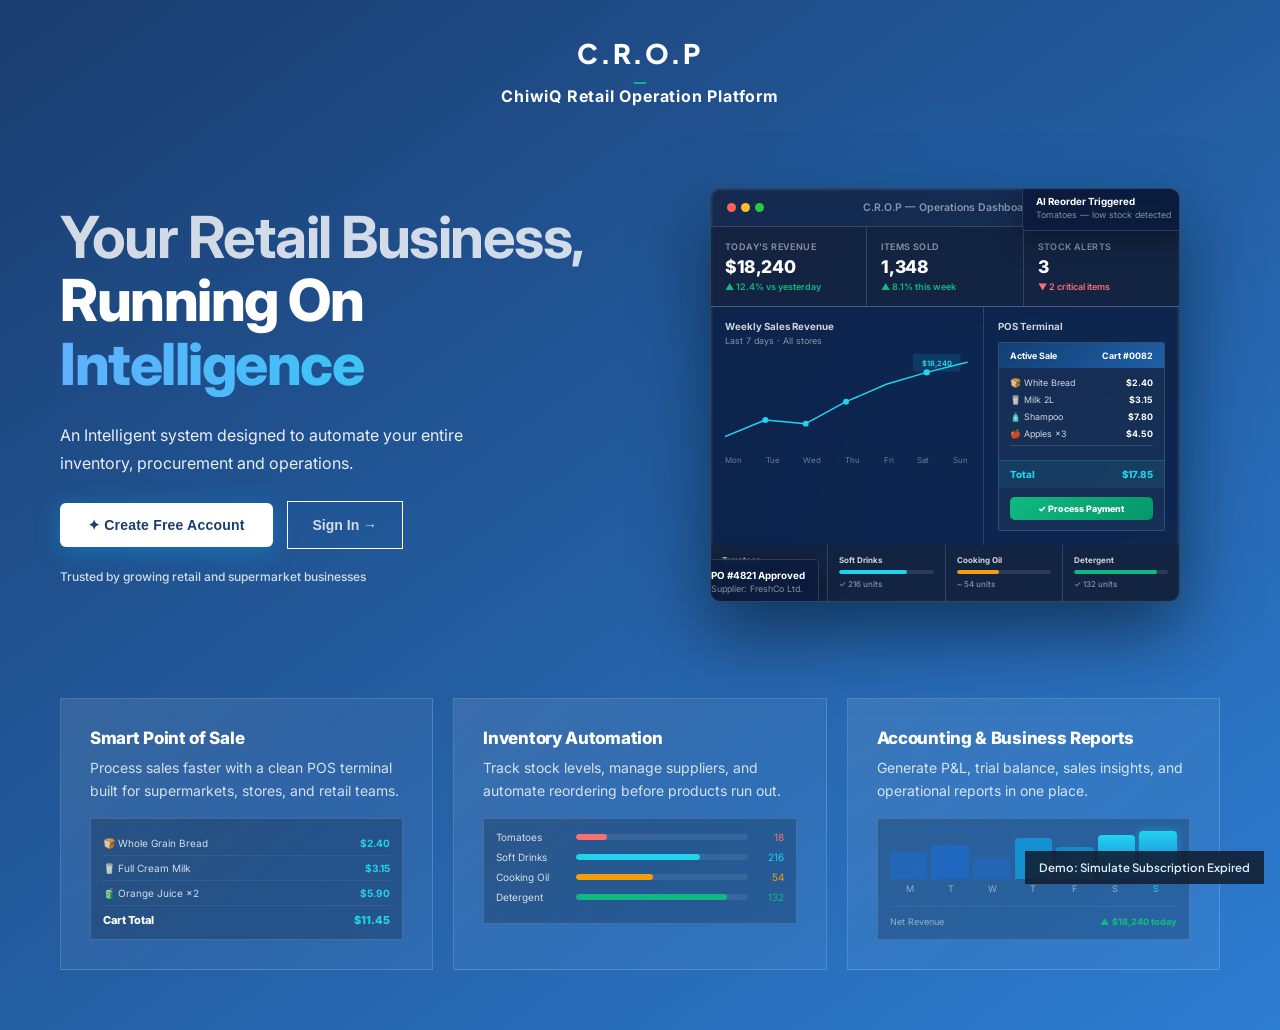
==== index 2.html @ 439fe700 "Add supplier returns and LPO detail views" ====
<!DOCTYPE html>
<html lang="en">
<head>
<meta charset="UTF-8">
<meta name="viewport" content="width=device-width, initial-scale=1.0">
<title>C.R.O.P — ChiwiQ Retail Operation Platform</title>
<link rel="preconnect" href="https://fonts.googleapis.com">
<link rel="preconnect" href="https://fonts.gstatic.com" crossorigin>
<link href="https://fonts.googleapis.com/css2?family=Inter:ital,wght@0,400;0,500;0,600;0,700;0,800&family=Plus+Jakarta+Sans:wght@400;500;600;700;800&display=swap" rel="stylesheet">
<link rel="stylesheet" href="supplier-returns.css">
<link rel="stylesheet" href="lpo-figma.css">
<style>
  :root{
    --cyan:#22d3ee;
    --blue-glow:#60b0ff;
    --green:#00b894;
    --card-border:rgba(255,255,255,.14);
  }
  *{box-sizing:border-box;}
  html,body{margin:0;padding:0;}
  body{
    font-family:'Inter',-apple-system,BlinkMacSystemFont,sans-serif;
    background:linear-gradient(144.58deg,#1a3c6e 0%,#2d7dd2 100%);
    min-height:100vh;
  }
  .container{max-width:1200px;margin:0 auto;padding:0 20px;}

  /* ---------------- NAV ---------------- */
  .nav{padding:36px 0 30px;display:flex;justify-content:center;}
  .brand{text-align:center;}
  .wordmark{
    font-family:'Plus Jakarta Sans',sans-serif;font-weight:800;font-size:27px;
    color:#fff;letter-spacing:1.6px;position:relative;display:inline-block;padding-bottom:14px;
  }
  .wordmark .accent{
    position:absolute;left:50%;bottom:0;transform:translateX(-50%);
    width:13px;height:2px;border-radius:1px;background:var(--green);
  }
  .tagline{font-weight:700;font-size:16px;color:#fff;letter-spacing:0.8px;margin-top:2px;}

  /* ---------------- HERO ---------------- */
  .hero{
    display:grid;grid-template-columns:1fr 1fr;gap:60px;align-items:center;
    padding:16px 0 60px;
  }
  .hero h1{margin:0;font-weight:700;font-size:58px;line-height:1.1;letter-spacing:-1.5px;}
  .hero h1 .dim{color:rgba(255,255,255,.8);display:block;}
  .hero h1 .strong{color:#fff;font-weight:800;display:block;}
  .hero h1 .gradient-text{
    display:block;font-weight:800;
    background:linear-gradient(90deg,var(--blue-glow),var(--cyan));
    -webkit-background-clip:text;background-clip:text;color:transparent;
  }
  .hero .subtitle{
    max-width:440px;margin:24px 0 0;color:rgba(255,255,255,.9);font-size:16px;line-height:28px;
  }
  .cta-row{display:flex;gap:14px;align-items:center;margin-top:24px;flex-wrap:wrap;}
  .btn-primary{
    background:#fff;color:#1a3c6e;border:none;font-weight:700;font-size:14px;letter-spacing:.2px;
    padding:14px 28px;border-radius:6px;box-shadow:0 4px 24px rgba(14,165,233,.4);cursor:pointer;
    box-shadow:inset 0 0 0 1px rgba(255,255,255,.1), 0 4px 24px rgba(14,165,233,.4);
  }
  .btn-outline{
    background:transparent;border:1px solid #fff;color:rgba(255,255,255,.8);font-weight:600;font-size:14px;
    padding:15px 25px;border-radius:0;cursor:pointer;
  }
  .trust{margin-top:20px;font-size:12px;font-weight:500;color:rgba(255,255,255,.8);}

  /* ---------------- DASHBOARD MOCKUP ---------------- */
  .mockup-wrap{position:relative;padding:36px 40px;}
  .mockup-glow{
    position:absolute;inset:-10%;
    background:radial-gradient(circle at 50% 50%, rgba(26,111,216,.35) 0%, rgba(26,111,216,0) 70%);
    pointer-events:none;
  }
  .dash-card{
    position:relative;border:1px solid var(--card-border);border-radius:10px;overflow:hidden;
    background:rgba(10,28,62,.85);backdrop-filter:blur(9px);
    box-shadow:0 28px 71px rgba(0,0,0,.5), 0 0 53px rgba(14,165,233,.12), inset 0 0 0 1.8px rgba(255,255,255,.06);
  }
  .titlebar{
    background:rgba(255,255,255,.03);border-bottom:1px solid var(--card-border);
    display:flex;align-items:center;justify-content:space-between;padding:12px 16px;
  }
  .traffic{display:flex;gap:5px;}
  .traffic span{width:9px;height:9px;border-radius:50%;display:block;}
  .traffic .r{background:#ff5f57;} .traffic .y{background:#febc2e;} .traffic .g{background:#28c840;}
  .titlebar .title{font-size:10.5px;font-weight:600;color:rgba(255,255,255,.5);}
  .titlebar .live{display:flex;align-items:center;gap:4px;font-size:9.8px;font-weight:600;color:#10b981;}
  .titlebar .live .dot{width:6px;height:6px;border-radius:50%;background:#10b981;}

  .stats-row{
    display:grid;grid-template-columns:repeat(3,1fr);background:rgba(255,255,255,.14);
    gap:1px;border-bottom:1px solid var(--card-border);
  }
  .stat-cell{background:rgba(8,22,50,.7);padding:14px;}
  .stat-cell .lbl{font-size:9px;font-weight:600;color:rgba(255,255,255,.5);text-transform:uppercase;letter-spacing:.4px;}
  .stat-cell .val{font-size:17.5px;font-weight:800;color:#fff;letter-spacing:-.4px;margin:4px 0;}
  .stat-cell .delta{font-size:9px;font-weight:600;color:#10b981;}
  .stat-cell .delta.down{color:#f87171;}

  .chart-pos-row{display:grid;grid-template-columns:1.4fr 1fr;}
  .chart-col{border-right:1px solid var(--card-border);padding:14px 15px 14px 14px;}
  .chart-col .ttl{font-size:9.8px;font-weight:700;color:rgba(255,255,255,.8);}
  .chart-col .sub{font-size:8.9px;color:rgba(255,255,255,.5);margin:3px 0 8px;}
  .chart-col svg{width:100%;display:block;}
  .day-lbls{display:flex;justify-content:space-between;margin-top:4px;}
  .day-lbls span{font-size:7.9px;color:rgba(255,255,255,.4);}

  .pos-col{padding:14px;}
  .pos-col .ttl{font-size:9.8px;font-weight:700;color:rgba(255,255,255,.8);margin-bottom:10px;}
  .pos-mini{background:rgba(255,255,255,.04);border:1px solid var(--card-border);border-radius:2px;overflow:hidden;}
  .pos-mini-head{
    background:linear-gradient(135deg,rgb(18,63,115),rgb(30,95,168));
    display:flex;justify-content:space-between;padding:7px 11px;font-size:8.9px;font-weight:700;color:#fff;
  }
  .pos-mini-items{padding:9px 11px;}
  .pos-mini-row{display:flex;justify-content:space-between;align-items:center;margin-bottom:6px;font-size:8.9px;}
  .pos-mini-row .nm{color:rgba(255,255,255,.8);}
  .pos-mini-row .pr{color:#fff;font-weight:700;}
  .pos-mini-div{height:1px;background:rgba(255,255,255,.14);margin:5px 0;}
  .pos-mini-total{
    background:rgba(34,211,238,.08);border-top:1px solid rgba(34,211,238,.2);
    display:flex;justify-content:space-between;padding:8px 11px;font-size:9.8px;font-weight:800;color:var(--cyan);
  }
  .pos-mini-pay{
    margin:9px 11px 10px;border-radius:5px;text-align:center;padding:6px;font-size:8.9px;font-weight:800;color:#fff;
    background:linear-gradient(135deg,#10b981,#059669);
  }

  .inv-strip{display:grid;grid-template-columns:repeat(4,1fr);gap:1px;background:rgba(255,255,255,.14);}
  .inv-cell{background:rgba(8,22,50,.7);padding:10px 11px 12px;}
  .inv-cell .nm{font-size:8px;font-weight:700;color:rgba(255,255,255,.8);margin-bottom:5px;}
  .inv-bar{height:3.5px;border-radius:88px;background:rgba(255,255,255,.1);overflow:hidden;margin-bottom:5px;}
  .inv-bar span{display:block;height:100%;border-radius:88px;}
  .inv-cell .units{font-size:8px;font-weight:500;color:rgba(255,255,255,.5);}

  .float-card{
    position:absolute;background:rgba(10,28,62,.92);border:1px solid var(--card-border);
    padding:10px 13px;box-shadow:0 7px 28px rgba(0,0,0,.4);backdrop-filter:blur(7px);border-radius:4px;
  }
  .float-card .t{font-size:9.8px;font-weight:700;color:#fff;}
  .float-card .s{font-size:8.9px;color:rgba(255,255,255,.5);margin-top:2px;}
  .float-ai{top:-4px;right:-6px;}
  .float-po{bottom:-4px;left:-14px;}

  /* ---------------- FEATURES ---------------- */
  .features{display:grid;grid-template-columns:repeat(3,1fr);gap:20px;padding-bottom:60px;}
  .feat-card{
    background:rgba(255,255,255,.04);border:1px solid var(--card-border);padding:29px;
    background-image:linear-gradient(141.5deg, rgba(255,255,255,.06) 0%, rgba(255,255,255,0) 60%);
  }
  .feat-card h3{margin:0 0 8px;font-size:17px;font-weight:800;color:#fff;letter-spacing:-.3px;}
  .feat-card p{margin:0 0 16px;font-size:14px;line-height:23px;color:rgba(255,255,255,.8);}
  .feat-panel{background:rgba(0,0,0,.2);border:1px solid var(--card-border);padding:12px;}

  .feat-row{display:flex;justify-content:space-between;align-items:center;padding:6px 0;border-bottom:1px solid rgba(255,255,255,.07);font-size:10px;}
  .feat-row .nm{color:rgba(255,255,255,.8);}
  .feat-row .pr{color:var(--cyan);font-weight:700;}
  .feat-total{display:flex;justify-content:space-between;padding-top:7px;font-size:11px;font-weight:800;}
  .feat-total .nm{color:#fff;}
  .feat-total .pr{color:var(--cyan);}

  .inv-row{display:flex;align-items:center;gap:8px;margin-bottom:8px;}
  .inv-row .nm{width:72px;flex-shrink:0;font-size:10px;color:rgba(255,255,255,.8);}
  .inv-row .track{flex:1;height:6px;border-radius:100px;background:rgba(255,255,255,.08);overflow:hidden;}
  .inv-row .track span{display:block;height:100%;border-radius:100px;}
  .inv-row .num{width:28px;text-align:right;font-size:10px;flex-shrink:0;}

  .acct-bars{display:flex;gap:4px;align-items:flex-end;justify-content:center;height:48px;margin-bottom:4px;}
  .acct-bars div{width:14.3%;border-radius:4px 4px 0 0;}
  .acct-days{display:flex;justify-content:space-between;padding-bottom:4px;margin-bottom:8px;}
  .acct-days span{flex:1;text-align:center;font-size:9px;color:rgba(255,255,255,.5);}
  .acct-days span:last-child{color:var(--cyan);}
  .acct-rev{display:flex;justify-content:space-between;border-top:1px solid rgba(255,255,255,.07);padding-top:9px;font-size:9px;}
  .acct-rev .nm{color:rgba(255,255,255,.5);}
  .acct-rev .val{color:#10b981;font-weight:800;}

  @media(max-width:900px){
    .hero{grid-template-columns:1fr;}
    .features{grid-template-columns:1fr;}
    .hero h1{font-size:42px;}
  }

  /* ---------------- VIEW SWITCHING ---------------- */
  .view{display:none;}
  .view.active{display:block;}

  /* ---------------- SIGN IN ---------------- */
  .signin-wrap{
    min-height:100vh;display:flex;align-items:center;justify-content:center;padding:16px;
  }
  .signin-card{
    background:#fff;width:448px;max-width:100%;padding:32px;
    box-shadow:0 25px 25px rgba(0,0,0,.25);
  }
  .signin-back{
    background:none;border:none;padding:0;cursor:pointer;
    font-family:'Inter',sans-serif;font-weight:500;font-size:16px;color:#2d7dd2;letter-spacing:-0.3px;
  }
  .signin-card h2{margin:20px 0 0;font-size:30px;font-weight:700;color:#1a3c6e;letter-spacing:.4px;}
  .signin-card .sub{margin:8px 0 0;font-size:16px;color:#4a5565;letter-spacing:-.3px;}
  .signin-form{margin-top:24px;display:flex;flex-direction:column;gap:16px;}
  .signin-field label{display:block;margin-bottom:4px;font-size:14px;font-weight:500;color:#364153;letter-spacing:-.15px;}
  .signin-field input{
    width:100%;height:42px;border:1px solid #d1d5dc;padding:8px 16px;font-size:14px;
    font-family:'Inter',sans-serif;letter-spacing:-.3px;color:#0a0a0a;box-sizing:border-box;outline:none;
  }
  .signin-field input::placeholder{color:rgba(10,10,10,.5);}
  .signin-field input:focus{border-color:#2d7dd2;}
  .signin-submit{
    width:100%;height:48px;background:#2d7dd2;border:none;color:#fff;font-weight:600;font-size:14px;
    letter-spacing:-.3px;text-transform:uppercase;cursor:pointer;font-family:'Inter',sans-serif;
  }
  .signin-submit:hover{background:#256bb8;}
  .signin-foot{margin-top:24px;text-align:center;font-size:14px;letter-spacing:-.15px;}
  .signin-foot span{color:#364153;font-weight:500;}
  .signin-foot a{color:#2d7dd2;font-weight:700;cursor:pointer;}

  /* ---------------- SIGN UP ---------------- */
  .signup-wrap{min-height:100vh;display:flex;align-items:center;justify-content:center;padding:16px;}
  .signup-card{background:#fff;width:672px;max-width:100%;padding:32px;box-shadow:0 25px 50px -12px rgba(0,0,0,.25);}
  .signup-form{margin-top:24px;display:flex;flex-direction:column;gap:16px;}
  .signup-row{display:grid;grid-template-columns:1fr 1fr;gap:16px;}
  .signin-field select{
    width:100%;height:38px;border:1px solid #d1d5dc;padding:8px 16px;font-size:14px;
    font-family:'Inter',sans-serif;color:rgba(10,10,10,.5);background:#fff;
    appearance:none;-webkit-appearance:none;
    background-image:url('data:image/svg+xml;utf8,<svg xmlns="http://www.w3.org/2000/svg" viewBox="0 0 24 24" fill="none" stroke="rgba(10,10,10,0.5)" stroke-width="2"><polyline points="6 9 12 15 18 9"/></svg>');
    background-repeat:no-repeat;background-position:right 12px center;background-size:18px;
  }
  .signup-check{display:flex;align-items:flex-start;gap:8px;}
  .signup-check input[type="checkbox"]{width:13px;height:13px;margin-top:3px;accent-color:#2d7dd2;}
  .signup-check label{font-size:14px;color:#4a5565;font-weight:500;letter-spacing:-.15px;}
  .signup-check a{text-decoration:underline;font-weight:700;color:#4a5565;cursor:pointer;}

  /* ---------------- ONBOARDING ---------------- */
  .onboarding-wrap{min-height:100vh;display:flex;align-items:center;justify-content:center;padding:16px;}
  .onboarding-box{width:768px;max-width:100%;}
  .onboarding-progress-row{display:flex;justify-content:space-between;font-size:14px;color:#fff;letter-spacing:-.15px;margin-bottom:8px;}
  .onboarding-progress-track{background:#e5e7eb;height:8px;border-radius:9999px;overflow:hidden;}
  .onboarding-progress-fill{background:#2d7dd2;height:100%;border-radius:9999px;}
  .onboarding-card{
    background:#fff;padding:32px;min-height:324px;
    box-shadow:0 10px 7.5px rgba(0,0,0,.1), 0 4px 3px rgba(0,0,0,.1);
    display:flex;flex-direction:column;justify-content:center;align-items:center;text-align:center;
  }
  .onboarding-card h2{
    margin:0 0 16px;font-family:'Plus Jakarta Sans',sans-serif;font-weight:700;font-size:30px;color:#1a3c6e;
  }
  .onboarding-card .sub{margin:0 0 24px;max-width:448px;font-size:16px;line-height:24px;color:#4a5565;letter-spacing:-.3px;}
  .onboarding-info{
    background:#eff6ff;max-width:448px;width:100%;padding:16px;font-size:14px;color:#364153;letter-spacing:-.15px;
  }
  .onboarding-info b{font-weight:700;}
  .onboarding-nav{display:flex;justify-content:flex-end;gap:12px;margin-top:16px;}
  .onboarding-continue{
    background:#fff;border:1px solid #e5e7eb;box-shadow:0 1px 3px rgba(0,0,0,.08);
    padding:8px 21px;font-weight:600;font-size:14px;letter-spacing:-.3px;text-transform:uppercase;
    color:#2d7dd2;font-family:'Inter',sans-serif;cursor:pointer;
  }
  .onboarding-skip{
    background:none;border:none;color:#fff;font-weight:500;font-size:14px;text-transform:uppercase;
    letter-spacing:-.3px;font-family:'Inter',sans-serif;cursor:pointer;padding:8px 25px;
  }
  .onboarding-card.left{align-items:flex-start;text-align:left;}
  .onboarding-card.left h2{font-size:24px;letter-spacing:.07px;font-family:'Inter',sans-serif;}
  .onboarding-card.left .sub{margin-bottom:24px;max-width:none;}
  .onboarding-card .field-block{width:100%;display:flex;flex-direction:column;gap:16px;text-align:left;}
  .onboarding-card .field-block label{font-size:14px;font-weight:500;color:#364153;letter-spacing:-.15px;display:block;margin-bottom:8px;}
  .upload-dropzone{
    border:2px dashed #d1d5dc;padding:24px;text-align:center;
  }
  .upload-dropzone .cam{font-size:36px;margin-bottom:8px;}
  .upload-dropzone .hint{font-size:14px;color:#6a7282;margin:0 0 4px;}
  .upload-dropzone .small{font-size:12px;color:#99a1af;margin:0;}
  .onboarding-nav.split{justify-content:space-between;}
  .onboarding-nav.split .right-group{display:flex;gap:12px;}
  .onboarding-back{
    background:none;border:none;color:#fff;font-weight:500;font-size:14px;text-transform:uppercase;
    letter-spacing:-.3px;font-family:'Inter',sans-serif;cursor:pointer;padding:8px 21px;border-radius:10px;
  }
  .onboarding-select{
    width:100%;height:38px;border:1px solid #d1d5dc;padding:8px 16px;font-size:14px;
    font-family:'Inter',sans-serif;color:rgba(10,10,10,.5);background:#fff;
    appearance:none;-webkit-appearance:none;box-sizing:border-box;
    background-image:url('data:image/svg+xml;utf8,<svg xmlns="http://www.w3.org/2000/svg" viewBox="0 0 24 24" fill="none" stroke="rgba(10,10,10,0.5)" stroke-width="2"><polyline points="6 9 12 15 18 9"/></svg>');
    background-repeat:no-repeat;background-position:right 12px center;background-size:18px;
  }
  .field-block textarea{
    width:100%;border:1px solid #d1d5dc;padding:8px 16px;font-size:14px;font-family:'Inter',sans-serif;
    color:rgba(10,10,10,.5);box-sizing:border-box;resize:vertical;min-height:90px;line-height:24px;
  }
  .onboarding-2col{display:grid;grid-template-columns:1fr 1fr;gap:24px;width:100%;}
  .receipt-preview-panel{background:#f9fafb;padding:16px;}
  .receipt-preview-panel .lbl{font-size:12px;color:#6a7282;margin:0 0 8px;}
  .receipt-mock{background:#fff;border:1px solid rgba(0,0,0,.1);padding:16px;}
  .receipt-mock .rname{font-weight:700;font-size:14px;color:#0a0a0a;text-align:center;margin:0;}
  .receipt-mock .rheader{font-size:12px;color:#4a5565;text-align:center;margin:0;}
  .receipt-mock .ritem{display:flex;justify-content:space-between;border-top:1px solid rgba(0,0,0,.1);border-bottom:1px solid rgba(0,0,0,.1);padding:9px 0;font-size:12px;color:#0a0a0a;margin-top:16px;}
  .receipt-mock .rfooter{font-size:12px;color:#4a5565;text-align:center;margin-top:8px;}

  /* ---------------- PLANS (Step 7) ---------------- */
  .onboarding-box.wide{width:1118px;}
  .plans-toolbar{display:flex;align-items:center;justify-content:space-between;width:100%;margin-bottom:20px;}
  .billing-toggle{display:flex;align-items:center;gap:9px;}
  .billing-pill{background:#f7f7f8;border:1px solid #e4e4e6;border-radius:999px;display:flex;gap:2px;padding:5px;}
  .billing-pill button{
    border:none;background:none;border-radius:999px;padding:8px 16px;font-size:12px;font-weight:600;
    font-family:'Inter',sans-serif;cursor:pointer;color:#0f172a;
  }
  .billing-pill button.active{background:#2d7dd2;color:#fff;}
  .save-badge{background:rgba(22,163,74,.1);color:#16a34a;font-weight:700;font-size:10px;padding:5px 10px;border-radius:999px;}
  .compare-btn{
    background:#fff;border:1px solid #e5e7eb;border-radius:8px;padding:12px 21px;font-weight:600;font-size:14px;
    color:#0f172a;font-family:'Inter',sans-serif;cursor:pointer;
  }
  .plans-grid{display:grid;grid-template-columns:repeat(3,1fr);gap:15px;width:100%;}
  .plan-card{
    position:relative;background:#fff;border:1px solid #e4e4e6;padding:23px;
    box-shadow:0 1px 1px rgba(0,0,0,.06), 0 4px 4px rgba(0,0,0,.04);
    display:flex;flex-direction:column;
  }
  .plan-card.popular{border:1px solid #2d7dd2;box-shadow:0 1px 1.5px rgba(0,0,0,.06),0 4px 8px rgba(0,0,0,.04);}
  .plan-popular-tag{
    position:absolute;top:-10px;left:22px;background:#2d7dd2;color:#fff;font-weight:700;font-size:9.5px;
    letter-spacing:.4px;text-transform:uppercase;padding:4px 9px;border-radius:999px;
  }
  .plan-name{color:#2d7dd2;font-weight:700;font-size:13px;margin-bottom:4px;}
  .plan-desc{color:#a0a0a5;font-size:11px;margin-bottom:16px;}
  .plan-price{margin-bottom:18px;position:relative;}
  .plan-price .amt{color:#2d7dd2;font-weight:800;font-size:27px;letter-spacing:-.4px;}
  .plan-price .per{color:#364153;font-size:12px;margin-left:4px;}
  .plan-features{list-style:none;margin:0 0 18px;padding:0;display:flex;flex-direction:column;gap:9px;}
  .plan-features li{display:flex;align-items:center;gap:7px;font-size:11.3px;color:#0f172a;}
  .plan-features .chk{
    width:13px;height:13px;border-radius:50%;background:#2d7dd2;color:#fff;flex-shrink:0;
    display:flex;align-items:center;justify-content:center;font-size:9px;line-height:1;
  }
  .plan-tags{display:flex;flex-wrap:wrap;gap:5px;margin-bottom:13px;}
  .plan-tags span{background:#f7f7f8;color:#364153;font-size:10px;font-weight:500;padding:3px 8px;border-radius:999px;}
  .plan-select{
    margin-top:auto;background:#fff;border:1px solid #e4e4e6;border-radius:7px;padding:11px 19px;
    font-weight:600;font-size:12.7px;color:#0f172a;font-family:'Inter',sans-serif;cursor:pointer;width:100%;
  }
  .plan-select.primary{background:#2d7dd2;color:#fff;border-color:transparent;}

  /* ---------------- COMPARE PLANS MODAL ---------------- */
  .modal-overlay{
    position:fixed;inset:0;background:rgba(0,0,0,.5);display:none;
    align-items:flex-start;justify-content:center;padding:60px 20px;z-index:100;overflow:auto;
  }
  .modal-overlay.open{display:flex;}
  .compare-modal{background:#fff;width:1120px;max-width:100%;border:1px solid #e4e4e6;}
  .compare-modal-head{
    display:flex;justify-content:space-between;align-items:center;padding:18px 15px 19px;
    border-bottom:1px solid #f3f4f6;
  }
  .compare-modal-head h3{margin:0;font-size:15.5px;font-weight:700;color:#0f0f10;font-family:'Inter',sans-serif;}
  .compare-close{
    width:30px;height:30px;border:none;background:none;border-radius:8px;font-size:20px;color:#6e6e73;
    cursor:pointer;font-family:'Inter',sans-serif;
  }
  .compare-close:hover{background:#f3f4f6;}
  .compare-table{width:100%;border-collapse:collapse;font-family:'Inter',sans-serif;}
  .compare-table th{
    background:#f7f7f8;border-bottom:1px solid #e4e4e6;text-align:left;padding:11px 16px;font-size:11.5px;
    font-weight:700;letter-spacing:.4px;text-transform:uppercase;color:#0f0f10;
  }
  .compare-table th:not(:first-child), .compare-table td:not(:first-child){text-align:center;}
  .compare-table td{border-bottom:1px solid #e4e4e6;padding:14px 16px;font-size:13.5px;color:#0f0f10;}
  .compare-table td.dash{color:#a0a0a5;}
  .compare-table tr.section td{
    background:#f7f7f8;font-weight:700;font-size:10.5px;letter-spacing:.4px;text-transform:uppercase;
    color:#a0a0a5;padding:8px 16px;
  }
  .compare-check{
    width:15px;height:15px;border-radius:50%;background:#2d7dd2;color:#fff;
    display:inline-flex;align-items:center;justify-content:center;font-size:10px;
  }

  /* ---------------- PROCESS PAYMENT MODAL ---------------- */
  .pay-modal{background:#fff;width:512px;max-width:100%;box-shadow:0 25px 25px rgba(0,0,0,.25);display:flex;flex-direction:column;}
  .pay-head{border-bottom:1px solid rgba(0,0,0,.1);padding:24px 24px 25px;}
  .pay-head h2{font-family:'Plus Jakarta Sans',sans-serif;font-weight:700;font-size:24px;color:#1a3c6e;margin:0 0 4px;}
  .pay-head p{font-family:'Plus Jakarta Sans',sans-serif;font-weight:400;font-size:16px;color:#4a5565;margin:0;}
  .pay-body{padding:24px;display:flex;flex-direction:column;gap:24px;}
  .pay-methods{display:flex;gap:8px;}
  .pay-method{
    flex:1;border:2px solid #e5e7eb;background:#fff;padding:14px 18px 2px;display:flex;flex-direction:column;
    align-items:center;gap:4px;cursor:pointer;font-family:inherit;
  }
  .pay-method .emoji{font-size:24px;line-height:32px;}
  .pay-method .lbl{font-family:'Plus Jakarta Sans',sans-serif;font-weight:500;font-size:14px;color:#0a0a0a;}
  .pay-method.active{background:#eff6ff;border-color:#2d7dd2;}
  .pay-method.active .lbl{color:#2d7dd2;}
  .pay-label{font-family:'Plus Jakarta Sans',sans-serif;font-weight:500;font-size:14px;color:#364153;display:block;margin-bottom:8px;}
  .pay-field{display:flex;flex-direction:column;}
  .pay-input{
    width:100%;box-sizing:border-box;border:1px solid #d1d5dc;padding:12px 16px;background:#fff;
    font-family:'Plus Jakarta Sans',sans-serif;font-weight:400;font-size:18px;color:#364153;letter-spacing:-.44px;outline:none;
  }
  .pay-changedue{background:#f0fdf4;border-radius:10px;padding:16px;}
  .pay-changedue .t1{font-family:'Inter',sans-serif;font-size:14px;color:#4a5565;margin:0 0 0;}
  .pay-changedue .t2{font-family:'Inter',sans-serif;font-weight:700;font-size:24px;color:#00a63e;margin:0;}
  #pay-standard-fields{display:flex;flex-direction:column;gap:16px;}
  #pay-cash-fields{display:flex;flex-direction:column;gap:16px;}
  .pay-mode-toggle{background:#f8fafc;border-radius:8px;padding:14px;}
  .pay-mode-options{display:flex;gap:8px;}
  .pay-mode-btn{
    flex:1;border:1px solid #d1d5dc;background:#fff;padding:10px 12px;font-family:'Plus Jakarta Sans',sans-serif;
    font-weight:500;font-size:13px;color:#364153;cursor:pointer;
  }
  .pay-mode-btn.active{background:#eff6ff;border-color:#2d7dd2;color:#2d7dd2;}
  .pay-foot{border-top:1px solid rgba(0,0,0,.1);padding:25px 24px 24px;display:flex;gap:12px;}
  .pay-btn-cancel{
    flex:1;background:#e5e7eb;border:none;height:48px;font-family:'Plus Jakarta Sans',sans-serif;font-weight:500;
    font-size:12px;color:#364153;text-transform:uppercase;letter-spacing:-.3px;cursor:pointer;
  }
  .pay-btn-complete{
    flex:1;background:#2d7dd2;border:none;height:48px;font-family:'Plus Jakarta Sans',sans-serif;font-weight:600;
    font-size:12px;color:#fff;text-transform:uppercase;letter-spacing:-.3px;cursor:pointer;
  }
  .pay-split-rows{display:flex;flex-direction:column;gap:10px;margin-bottom:12px;}
  .pay-split-item{display:flex;flex-direction:column;gap:8px;}
  .pay-split-row{display:flex;gap:8px;align-items:center;}
  .pay-split-cash-detail{background:#f8fafc;border-radius:8px;padding:12px;display:flex;flex-direction:column;gap:10px;}
  .pay-split-cash-field{display:flex;flex-direction:column;gap:4px;}
  .pay-split-cash-lbl{font-family:'Plus Jakarta Sans',sans-serif;font-weight:500;font-size:12px;color:#364153;}
  .pay-split-cash-tendered,.pay-split-cash-given{
    width:100%;box-sizing:border-box;border:1px solid #d1d5dc;padding:8px 10px;background:#fff;
    font-family:'Plus Jakarta Sans',sans-serif;font-size:13px;color:#364153;outline:none;
  }
  .pay-split-cash-changerow{display:flex;justify-content:space-between;font-family:'Inter',sans-serif;font-size:13px;color:#4a5565;}
  .pay-split-cash-changerow span:last-child{font-weight:700;color:#00a63e;}
  .pay-split-mode-detail{background:#f8fafc;border-radius:8px;padding:12px;}
  .pay-split-mode-detail .pay-split-cash-lbl{display:block;margin-bottom:8px;}
  .pay-split-select{
    border:1px solid #d1d5dc;padding:10px 8px;background:#fff;font-family:'Plus Jakarta Sans',sans-serif;
    font-size:13px;color:#364153;outline:none;flex:0 0 130px;
  }
  .pay-split-amount{
    flex:1;box-sizing:border-box;border:1px solid #d1d5dc;padding:10px 12px;background:#fff;
    font-family:'Plus Jakarta Sans',sans-serif;font-size:14px;color:#364153;outline:none;
  }
  .pay-split-remove{
    width:32px;height:32px;flex-shrink:0;border:none;background:#f3f4f6;
    cursor:pointer;display:flex;align-items:center;justify-content:center;
  }
  .pay-split-remove svg{width:14px;height:14px;stroke:#6a7282;flex-shrink:0;}
  .pay-split-add{
    background:none;border:1px dashed #2d7dd2;color:#2d7dd2;width:100%;box-sizing:border-box;padding:10px;display:flex;gap:6px;
    align-items:center;justify-content:center;font-family:'Plus Jakarta Sans',sans-serif;font-weight:600;
    font-size:13px;cursor:pointer;margin-bottom:16px;
  }
  .pay-split-add svg{width:12px;height:12px;stroke:#2d7dd2;}
  .pay-split-summary{background:#f8fafc;border-radius:10px;padding:16px;display:flex;flex-direction:column;gap:8px;}
  .pay-split-summary div{display:flex;justify-content:space-between;font-family:'Inter',sans-serif;font-size:14px;color:#4a5565;}
  .pay-split-summary div.rem{border-top:1px solid #e5e7eb;padding-top:8px;font-weight:700;color:#0f172a;}
  .pay-split-summary div.rem span:last-child{color:#00a63e;}

  /* ---------------- ONBOARDING 8 (All Set) ---------------- */
  .success-badge{
    width:60px;height:60px;border-radius:50%;background:#16a34a;color:#fff;
    display:flex;align-items:center;justify-content:center;font-size:28px;margin:0 auto 24px;
  }
  .onboarding-nextsteps{
    background:#eff6ff;max-width:448px;width:100%;padding:24px;margin-top:24px;text-align:left;
  }
  .onboarding-nextsteps h3{margin:0 0 12px;font-size:18px;font-weight:600;color:#1a3c6e;text-align:center;letter-spacing:-.4px;}
  .onboarding-nextsteps ul{list-style:none;margin:0;padding:0;display:flex;flex-direction:column;gap:8px;}
  .onboarding-nextsteps li{font-size:14px;color:#364153;letter-spacing:-.15px;}
  .onboarding-dashboard-btn{
    background:#fff;border:1px solid #e5e7eb;box-shadow:0 1px 3px rgba(0,0,0,.08);
    padding:8px 21px;font-weight:600;font-size:14px;letter-spacing:-.3px;text-transform:uppercase;
    color:#2d7dd2;font-family:'Inter',sans-serif;cursor:pointer;width:207px;
  }

  /* ================= DASHBOARD (full app) ================= */
  .dash-shell{display:flex;min-height:100vh;background:#f8fafc;}
  .dash-sidebar{width:220px;background:#fff;box-shadow:0 10px 50px -32px rgba(0,0,0,.25);flex-shrink:0;}
  .dash-sidebar-head{padding:24px 16px;border-bottom:1px solid #e5e7eb;display:flex;gap:12px;align-items:center;}
  .dash-sidebar-avatar{
    width:40px;height:40px;border-radius:0;background:#1a3c6e;color:#fff;font-weight:700;font-size:14px;
    display:flex;align-items:center;justify-content:center;flex-shrink:0;
  }
  .dash-sidebar-head .name{font-weight:600;font-size:16px;color:#1e2939;}
  .dash-sidebar-head .sub{font-size:12px;color:#6a7282;margin-top:1px;}
  .dash-nav{padding:24px 0;display:flex;flex-direction:column;gap:4px;}
  .dash-nav .item{
    display:flex;align-items:center;gap:10px;padding:12px 32px;border-radius:0;font-family:'Plus Jakarta Sans',sans-serif;
    font-size:14px;text-transform:uppercase;color:#364153;cursor:pointer;font-weight:400;border:none;background:none;
    text-align:left;width:100%;box-sizing:border-box;
  }
  .dash-nav .item svg.nav-ic{width:16px;height:16px;flex-shrink:0;stroke:currentColor;}
  .dash-nav .item svg.nav-chev{width:11px;height:11px;flex-shrink:0;margin-left:auto;stroke:currentColor;opacity:.6;}
  .dash-nav .item.active{
    background:linear-gradient(167deg,#1a3c6e,#2d7dd2);color:#fff;font-weight:600;
  }
  .dash-nav .group.expanded{background:#1a3c6e;padding-bottom:4px;}
  .dash-nav .group.expanded .item{color:#fff;font-weight:600;}
  .dash-nav .group.expanded .item svg.nav-chev{transform:rotate(180deg);}
  .dash-nav .subitem{
    display:flex;align-items:center;justify-content:space-between;gap:8px;padding:8px 32px 8px 58px;border:none;background:none;width:100%;box-sizing:border-box;text-align:left;
    font-family:'Plus Jakarta Sans',sans-serif;font-size:11px;letter-spacing:.5px;text-transform:uppercase;
    color:rgba(255,255,255,.7);cursor:pointer;font-weight:500;
  }
  .dash-nav .subitem.active{color:#fff;font-weight:700;text-decoration:underline;text-underline-offset:3px;}
  .subitem-badge{
    display:inline-flex;align-items:center;justify-content:center;min-width:18px;height:18px;padding:0 5px;
    border-radius:50%;background:#fb2c36;color:#fff;font-family:'Plus Jakarta Sans',sans-serif;font-weight:700;
    font-size:10px;letter-spacing:normal;text-transform:none;flex-shrink:0;line-height:1;
  }

  /* ---------------- COMPANY / STORES & BRANCHES ---------------- */
  .cst-bento{display:grid;grid-template-columns:repeat(3,1fr);gap:24px;margin-bottom:24px;}
  .cst-bento-card{background:#fff;border:1px solid rgba(193,199,211,.3);padding:25px;display:flex;flex-direction:column;gap:4px;}
  .cst-bento-card.dark{background:linear-gradient(152deg,#1a3c6e,#2d7dd2);}
  .cst-bento-icon{width:44px;height:44px;background:#eff6ff;display:flex;align-items:center;justify-content:center;color:#2d7dd2;flex-shrink:0;}
  .cst-bento-icon svg{width:20px;height:20px;stroke:currentColor;}
  .cst-bento-card.dark .cst-bento-icon{background:rgba(255,255,255,.15);color:#fff;}
  .cst-bento-lbl{font-family:'Plus Jakarta Sans',sans-serif;font-weight:600;font-size:10px;text-transform:uppercase;letter-spacing:.3px;color:#1a3c6e;padding-top:12px;}
  .cst-bento-card.dark .cst-bento-lbl{color:#fff;}
  .cst-bento-val{font-family:'Plus Jakarta Sans',sans-serif;font-weight:700;font-size:20px;color:#1a3c6e;}
  .cst-bento-card.dark .cst-bento-val{color:#fff;}
  .cst-branch-list{display:flex;flex-direction:column;gap:24px;padding-bottom:32px;}
  .cst-branch-card{background:#fff;border:1px solid #e2e8f0;padding:24px;display:flex;flex-direction:column;gap:24px;}
  .cst-branch-head{display:flex;align-items:flex-start;justify-content:space-between;gap:16px;flex-wrap:wrap;}
  .cst-branch-title-row{display:flex;align-items:center;gap:12px;flex-wrap:wrap;}
  .cst-branch-name{font-family:'Plus Jakarta Sans',sans-serif;font-weight:700;font-size:20px;color:#0f172a;}
  .cst-tag{padding:4px 12px;border-radius:12px;font-family:'Plus Jakarta Sans',sans-serif;font-weight:700;font-size:10px;letter-spacing:.5px;text-transform:uppercase;white-space:nowrap;}
  .cst-tag.flagship{background:#eff6ff;color:#2d7dd2;}
  .cst-tag.standard{background:#f1f5f9;color:#475569;}
  .cst-tag.hq{background:#0f172a;color:#fff;}
  .cst-tag.active{background:#f0fdf4;color:#10b981;display:inline-flex;align-items:center;gap:4px;}
  .cst-tag.active .dot{width:6px;height:6px;border-radius:50%;background:#10b981;}
  .cst-branch-meta{display:flex;gap:16px;align-items:center;flex-wrap:wrap;}
  .cst-branch-meta span{display:inline-flex;gap:6px;align-items:center;font-family:'Plus Jakarta Sans',sans-serif;font-size:14px;color:#64748b;}
  .cst-branch-meta svg{width:12px;height:12px;flex-shrink:0;stroke:#64748b;fill:none;}
  .cst-branch-actions{display:flex;gap:16px;align-items:center;}
  .cst-branch-actions button{width:36px;height:36px;border:none;background:none;cursor:pointer;display:flex;align-items:center;justify-content:center;color:#64748b;flex-shrink:0;}
  .cst-branch-actions button svg{width:15px;height:15px;stroke:currentColor;fill:none;}
  .cst-branch-actions button:hover{background:#f8fafc;}
  .cst-metrics{background:rgba(248,250,252,.5);border:1px solid #f1f5f9;display:grid;grid-template-columns:repeat(4,1fr);gap:24px;padding:17px;}
  .cst-metric-lbl{font-family:'Plus Jakarta Sans',sans-serif;font-weight:600;font-size:12px;text-transform:uppercase;letter-spacing:.2px;color:#64748b;}
  .cst-metric-val{font-family:'Plus Jakarta Sans',sans-serif;font-weight:700;font-size:18px;margin-top:4px;}
  .cst-metric-val.blue{color:#2d7dd2;}
  .cst-metric-val.green{color:#10b981;}
  .cst-metric-val.purple{color:#7c3aed;}
  .cst-metric-val.amber{color:#f59e0b;}
  .cst-revshare-row{display:flex;justify-content:space-between;align-items:flex-end;}
  .cst-revshare-lbl{font-family:'Plus Jakarta Sans',sans-serif;font-weight:700;font-size:12px;color:#475569;}
  .cst-revshare-pct{font-family:'Plus Jakarta Sans',sans-serif;font-weight:700;font-size:12px;color:#2d7dd2;}
  .cst-revshare-track{background:#f1f5f9;height:6px;border-radius:12px;overflow:hidden;margin-top:8px;}
  .cst-revshare-fill{background:#2d7dd2;height:6px;border-radius:12px;}
  .cst-fab{position:fixed;bottom:32px;right:32px;width:56px;height:56px;background:#2d7dd2;border:none;color:#fff;display:flex;align-items:center;justify-content:center;cursor:pointer;box-shadow:0 20px 25px -5px rgba(0,0,0,.1),0 8px 10px -6px rgba(0,0,0,.1);z-index:5;}
  .cst-fab svg{width:16px;height:16px;stroke:#fff;fill:none;}

  /* ---------------- ADD BRANCH MODAL ---------------- */
  .brm-modal{background:#fff;width:600px;max-width:100%;box-shadow:0 20px 25px -5px rgba(0,0,0,.1),0 8px 10px -6px rgba(0,0,0,.1);}
  .brm-head{display:flex;align-items:flex-start;justify-content:space-between;gap:16px;padding:16px 24px 17px;border-bottom:1px solid #f1f5f9;}
  .brm-head h2{font-family:'Plus Jakarta Sans',sans-serif;font-weight:600;font-size:24px;color:#191c21;letter-spacing:-.24px;margin:0;}
  .brm-head p{font-family:'Plus Jakarta Sans',sans-serif;font-size:14px;color:#414752;margin:4px 0 0;}
  .brm-close{width:30px;height:30px;border:none;background:none;cursor:pointer;border-radius:12px;display:flex;align-items:center;justify-content:center;color:#64748b;flex-shrink:0;}
  .brm-close:hover{background:#f8fafc;}
  .brm-close svg{width:14px;height:14px;stroke:currentColor;fill:none;}
  .brm-body{padding:24px;max-height:65vh;overflow-y:auto;}
  .brm-grid{display:grid;grid-template-columns:1fr 1fr;gap:24px;}
  .brm-field{display:flex;flex-direction:column;gap:8px;}
  .brm-field.full{grid-column:1/-1;}
  .brm-field label{font-family:'Plus Jakarta Sans',sans-serif;font-weight:600;font-size:14px;color:#191c21;}
  .brm-field input,.brm-field select,.brm-field textarea{
    width:100%;box-sizing:border-box;border:1px solid #e2e8f0;padding:12px 17px;font-family:'Plus Jakarta Sans',sans-serif;
    font-size:16px;color:#191c21;background:#fff;outline:none;appearance:none;-webkit-appearance:none;-moz-appearance:none;
  }
  .brm-field textarea{resize:vertical;min-height:80px;line-height:24px;}
  .brm-field input:focus,.brm-field select:focus,.brm-field textarea:focus{border-color:#2d7dd2;}
  .brm-field input::placeholder,.brm-field textarea::placeholder{color:#94a3b8;}
  .brm-select-wrap,.brm-phone-wrap{position:relative;}
  .brm-select-wrap select{padding-right:40px;color:#191c21;}
  .brm-select-wrap svg{position:absolute;right:17px;top:50%;transform:translateY(-50%);width:16px;height:16px;stroke:#64748b;fill:none;pointer-events:none;}
  .brm-phone-wrap svg{position:absolute;left:14px;top:50%;transform:translateY(-50%);width:18px;height:18px;stroke:#64748b;fill:none;pointer-events:none;}
  .brm-phone-wrap input{padding-left:41px;}
  .brm-foot{background:rgba(248,250,252,.5);border-top:1px solid #f1f5f9;padding:17px 24px 16px;display:flex;gap:12px;justify-content:space-between;}
  .brm-steps{display:flex;align-items:center;padding:16px 24px;border-bottom:1px solid #f1f5f9;}
  .brm-step-item{display:flex;align-items:center;gap:8px;flex-shrink:0;}
  .brm-step-num{width:24px;height:24px;border-radius:50%;background:#e2e8f0;color:#94a3b8;font-family:'Plus Jakarta Sans',sans-serif;font-weight:700;font-size:12px;display:flex;align-items:center;justify-content:center;flex-shrink:0;}
  .brm-step-lbl{font-family:'Plus Jakarta Sans',sans-serif;font-weight:600;font-size:13px;color:#94a3b8;white-space:nowrap;}
  .brm-step-item.active .brm-step-num{background:#2d7dd2;color:#fff;}
  .brm-step-item.active .brm-step-lbl{color:#191c21;}
  .brm-step-item.done .brm-step-num{background:#2d7dd2;color:#fff;}
  .brm-step-item.done .brm-step-lbl{color:#2d7dd2;}
  .brm-step-line{flex:1;height:1px;background:#e2e8f0;margin:0 12px;}
  .brm-step-line.done{background:#2d7dd2;}
  .brm-step-panel{display:none;}
  .brm-step-panel.active{display:block;}
  .lpoc-steps{display:flex;align-items:center;}
  .lpoc-step-item{display:flex;align-items:center;gap:12px;flex-shrink:0;}
  .lpoc-step-num{width:36px;height:36px;border-radius:50%;background:#e2e8f0;color:#94a3b8;font-family:'Plus Jakarta Sans',sans-serif;font-weight:700;font-size:14px;display:flex;align-items:center;justify-content:center;flex-shrink:0;}
  .lpoc-step-text{display:flex;flex-direction:column;}
  .lpoc-step-title{font-family:'Plus Jakarta Sans',sans-serif;font-weight:700;font-size:14.5px;color:#94a3b8;white-space:nowrap;}
  .lpoc-step-status{font-family:'Inter',sans-serif;font-size:12.5px;color:#94a3b8;margin-top:2px;}
  .lpoc-step-item.active .lpoc-step-num{background:#2d7dd2;color:#fff;}
  .lpoc-step-item.active .lpoc-step-title{color:#1a3c6e;}
  .lpoc-step-item.active .lpoc-step-status{color:#2d7dd2;}
  .lpoc-step-item.done .lpoc-step-num{background:#2d7dd2;color:#fff;}
  .lpoc-step-item.done .lpoc-step-title{color:#2d7dd2;}
  .lpoc-step-item.done .lpoc-step-status{color:#2d7dd2;}
  .lpoc-step-line{flex:1;height:2px;background:#e2e8f0;margin:0 16px;}
  .lpoc-step-line.done{background:#2d7dd2;}
  .lpoc-step-panel{display:none;}
  .lpoc-step-panel.active{display:block;}
  .lpoc-add-item-btn{display:inline-flex;align-items:center;gap:8px;background:none;border:none;cursor:pointer;font-family:'Plus Jakarta Sans',sans-serif;font-weight:800;font-size:13.5px;color:#214eb5;padding:0;}
  .lpoc-add-item-btn svg{width:16px;height:16px;stroke:#214eb5;}
  .lpoc-item-row{display:grid;grid-template-columns:1fr 1fr 44px;gap:20px;align-items:end;border:1px solid #e2e8f0;border-radius:12px;padding:20px;margin-bottom:16px;}
  .lpoc-item-field label{display:block;font-family:'Plus Jakarta Sans',sans-serif;font-weight:800;font-size:11px;color:#66758f;letter-spacing:1.2px;text-transform:uppercase;margin-bottom:8px;}
  .lpoc-product-select{width:100%;height:44.5px;border:2px dashed #214eb5;background:#fff;border-radius:0;font-family:'Plus Jakarta Sans',sans-serif;font-weight:700;font-size:13.8px;color:#214eb5;text-align:center;padding:0 16px;cursor:pointer;}
  .lpoc-product-select.filled{border-style:solid;color:#18182c;font-weight:400;text-align:left;}
  .lpoc-qty-input{width:100%;height:44.5px;border:1px solid #e2e8f0;background:#fff;border-radius:0;font-family:'Plus Jakarta Sans',sans-serif;font-size:13.8px;color:#18182c;text-align:center;padding:0 16px;}
  .lpoc-item-remove{width:44px;height:44.5px;border:none;background:none;cursor:pointer;display:flex;align-items:center;justify-content:center;}
  .lpoc-item-remove svg{width:20px;height:20px;stroke:#dc2626;}
  .lpoc-cat-modal{background:#fff;width:640px;max-width:92vw;max-height:84vh;display:flex;flex-direction:column;padding:28px;box-shadow:0 20px 40px rgba(0,0,0,.18);}
  .lpoc-cat-head{display:flex;justify-content:space-between;align-items:flex-start;margin-bottom:18px;}
  .lpoc-cat-head h2{font-family:'Plus Jakarta Sans',sans-serif;font-weight:800;font-size:18px;color:#271192;margin:0;}
  .lpoc-cat-sub{font-family:'Plus Jakarta Sans',sans-serif;font-weight:700;font-size:11px;color:#66758f;letter-spacing:1.2px;text-transform:uppercase;margin:4px 0 0;}
  .lpoc-cat-search-wrap{position:relative;margin-bottom:16px;flex-shrink:0;}
  .lpoc-cat-search-wrap svg{position:absolute;left:16px;top:50%;transform:translateY(-50%);width:16px;height:16px;stroke:#94a3b8;}
  .lpoc-cat-search{width:100%;height:44px;border:1px solid #e2e8f0;padding:0 16px 0 42px;font-family:'Plus Jakarta Sans',sans-serif;font-size:13.8px;color:#18182c;box-sizing:border-box;}
  .lpoc-cat-list{overflow-y:auto;flex:1;display:flex;flex-direction:column;gap:12px;padding-right:4px;}
  .lpoc-cat-item{display:flex;align-items:center;gap:14px;border:1px solid #e2e8f0;border-radius:12px;padding:12px 16px;}
  .lpoc-cat-thumb{width:44px;height:44px;border-radius:8px;background:#eff6ff;display:flex;align-items:center;justify-content:center;flex-shrink:0;}
  .lpoc-cat-thumb svg{width:20px;height:20px;stroke:#214eb5;}
  .lpoc-cat-info{flex:1;min-width:0;}
  .lpoc-cat-info .name{font-family:'Plus Jakarta Sans',sans-serif;font-weight:800;font-size:14.5px;color:#18182c;}
  .lpoc-cat-info .sku{font-family:'Plus Jakarta Sans',sans-serif;font-weight:700;font-size:11.5px;color:#94a3b8;margin-top:2px;}
  .lpoc-cat-add-btn{display:flex;align-items:center;gap:6px;background:#fff;border:1px solid #e2e8f0;padding:0 16px;height:36px;font-family:'Plus Jakarta Sans',sans-serif;font-weight:800;font-size:12px;color:#364153;text-transform:uppercase;cursor:pointer;flex-shrink:0;}
  .lpoc-cat-add-btn svg{width:14px;height:14px;stroke:#364153;}
  .lpoc-cat-add-btn.added{background:#214eb5;border-color:#214eb5;color:#fff;}
  .lpoc-cat-add-btn.added svg{stroke:#fff;}
  .lpoc-cat-foot{display:flex;justify-content:space-between;align-items:center;margin-top:18px;padding-top:18px;border-top:1px solid #f1f5f9;flex-shrink:0;}
  .lpoc-cat-count{font-family:'Plus Jakarta Sans',sans-serif;font-weight:800;font-size:13px;color:#364153;}
  .lpoc-summary-card{background:#f8fafc;border:1px solid #e2e8f0;border-radius:12px;padding:24px;margin:4px 0 0;}
  .lpoc-summary-head{display:flex;align-items:center;justify-content:space-between;margin-bottom:16px;}
  .lpoc-summary-head h4{font-family:'Plus Jakarta Sans',sans-serif;font-weight:800;font-size:16px;color:#1a3c6e;margin:0;}
  .lpoc-summary-edit{width:28px;height:28px;border:none;background:none;cursor:pointer;display:flex;align-items:center;justify-content:center;}
  .lpoc-summary-edit svg{width:16px;height:16px;stroke:#64748b;}
  .lpoc-summary-grid{display:grid;grid-template-columns:1fr 1fr;gap:20px 40px;}
  .lpoc-summary-term{font-family:'Plus Jakarta Sans',sans-serif;font-weight:700;font-size:12.5px;color:#64748b;margin-bottom:4px;}
  .lpoc-summary-desc{font-family:'Plus Jakarta Sans',sans-serif;font-weight:800;font-size:16px;color:#18182c;}
  .lpoc-submit-btn{width:100%;height:50px;margin-top:20px;background:#214eb5;border:none;color:#fff;font-family:'Plus Jakarta Sans',sans-serif;font-weight:800;font-size:14px;letter-spacing:.2px;cursor:pointer;box-shadow:0 10px 15px -3px rgba(43,127,255,.15),0 4px 6px -2px rgba(43,127,255,.15);}
  .brm-btn-cancel{background:none;border:none;padding:11px 25px;font-family:'Plus Jakarta Sans',sans-serif;font-weight:600;font-size:12px;color:#475569;text-transform:uppercase;letter-spacing:.2px;cursor:pointer;border-radius:8px;}
  .brm-btn-cancel:hover{background:#f1f5f9;}
  .brm-btn-save{background:#2d7dd2;border:none;padding:11px 24px;font-family:'Plus Jakarta Sans',sans-serif;font-weight:600;font-size:12px;color:#fff;text-transform:uppercase;letter-spacing:.2px;cursor:pointer;box-shadow:0 4px 6px -1px rgba(0,0,0,.1),0 2px 4px -2px rgba(0,0,0,.1);}
  .brm-section-label{display:block;font-family:'Plus Jakarta Sans',sans-serif;font-weight:600;font-size:14px;color:#364153;letter-spacing:-.15px;margin-bottom:4px;}
  .brm-section-desc{font-family:'Plus Jakarta Sans',sans-serif;font-size:13px;color:#64748b;margin:0 0 12px;}

  /* ---------------- GENERATE INVOICE ---------------- */
  .gis-layout{display:grid;grid-template-columns:1fr 340px;gap:24px;align-items:start;padding-bottom:32px;}
  .gis-main-col{display:flex;flex-direction:column;gap:24px;min-width:0;}
  .gis-card{background:#fff;border:1px solid #e2e8f0;padding:24px;box-sizing:border-box;}
  .gis-card h3{font-family:'Plus Jakarta Sans',sans-serif;font-weight:700;font-size:18px;color:#0f172a;margin:0 0 20px;}
  .gis-card h4{font-family:'Plus Jakarta Sans',sans-serif;font-weight:700;font-size:16px;color:#0f172a;margin:0 0 16px;}
  .gis-grid-2{display:grid;grid-template-columns:1fr 1fr;gap:24px;}
  .gis-grid-3{display:grid;grid-template-columns:1fr 1fr 1fr;gap:24px;}
  .gis-field{display:flex;flex-direction:column;gap:8px;}
  .gis-field label{font-family:'Plus Jakarta Sans',sans-serif;font-weight:500;font-size:13px;color:#364153;}
  .gis-field input{
    width:100%;box-sizing:border-box;border:1px solid #e2e8f0;height:38px;padding:0 14px;font-family:'Plus Jakarta Sans',sans-serif;
    font-size:14px;color:#191c21;background:#fff;outline:none;
  }
  .gis-field input:focus{border-color:#2d7dd2;}
  .gis-field input::placeholder{color:#94a3b8;}
  .gis-field input[readonly]{background:#f8fafc;color:#475569;}
  .gis-items-head{display:flex;align-items:center;justify-content:space-between;margin-bottom:20px;}
  .gis-items-head h3{margin:0;}
  .gis-add-item-btn{background:none;border:1px solid #2d7dd2;color:#2d7dd2;height:32px;padding:0 12px;display:flex;align-items:center;gap:6px;font-family:'Plus Jakarta Sans',sans-serif;font-weight:600;font-size:13px;cursor:pointer;}
  .gis-add-item-btn:hover{background:#eff6ff;}
  .gis-add-item-btn svg{width:10px;height:10px;stroke:currentColor;fill:none;}
  .gis-items-labels{display:grid;grid-template-columns:1fr 90px 110px 110px 32px;gap:12px;padding-bottom:8px;border-bottom:1px solid #e2e8f0;}
  .gis-items-labels span{font-family:'Plus Jakarta Sans',sans-serif;font-weight:600;font-size:11px;text-transform:uppercase;letter-spacing:.3px;color:#94a3b8;}
  .gis-items-labels span:not(:first-child){text-align:right;}
  .gis-item-row{display:grid;grid-template-columns:1fr 90px 110px 110px 32px;gap:12px;align-items:center;padding:14px 0;border-bottom:1px solid #f1f5f9;}
  .gis-item-row input{width:100%;box-sizing:border-box;border:1px solid #e2e8f0;height:36px;padding:0 10px;font-family:'Plus Jakarta Sans',sans-serif;font-size:13px;color:#191c21;outline:none;}
  .gis-item-row input:focus{border-color:#2d7dd2;}
  .gis-item-row input.gis-qty,.gis-item-row input.gis-price{text-align:right;}
  .gis-item-row .gis-line-total{text-align:right;font-family:'Plus Jakarta Sans',sans-serif;font-weight:600;font-size:14px;color:#0f172a;}
  .gis-item-row .gis-remove-btn{width:28px;height:28px;border:none;background:none;color:#94a3b8;cursor:pointer;display:flex;align-items:center;justify-content:center;}
  .gis-item-row .gis-remove-btn:hover{color:#dc2626;background:#fef2f2;}
  .gis-item-row .gis-remove-btn svg{width:13px;height:13px;stroke:currentColor;fill:none;}
  .gis-add-product-btn{grid-column:1;justify-self:start;background:none;border:1px dashed #cbd5e1;color:#64748b;height:36px;padding:0 14px;display:flex;align-items:center;gap:6px;font-family:'Plus Jakarta Sans',sans-serif;font-weight:600;font-size:13px;cursor:pointer;}
  .gis-add-product-btn:hover{border-color:#2d7dd2;color:#2d7dd2;}
  .gis-add-product-btn svg{width:9px;height:9px;stroke:currentColor;fill:none;}
  .gis-totals{margin-top:8px;padding-top:8px;}
  .gis-totals-row{display:flex;justify-content:space-between;align-items:center;padding:10px 0;font-family:'Plus Jakarta Sans',sans-serif;font-size:14px;color:#475569;}
  .gis-totals-row span:last-child{font-weight:600;color:#0f172a;}
  .gis-totals-row.total{border-top:1px solid #e2e8f0;margin-top:4px;padding-top:14px;font-size:16px;color:#0f172a;font-weight:700;}
  .gis-totals-row.total span:last-child{font-size:18px;font-weight:800;color:#2d7dd2;}
  .gis-side-col{display:flex;flex-direction:column;gap:24px;}
  .gis-action-btn{width:100%;height:40px;border:1px solid #e2e8f0;background:#fff;color:#364153;display:flex;align-items:center;justify-content:center;gap:8px;font-family:'Plus Jakarta Sans',sans-serif;font-weight:600;font-size:13px;cursor:pointer;margin-bottom:12px;}
  .gis-action-btn:last-child{margin-bottom:0;}
  .gis-action-btn svg{width:15px;height:15px;stroke:currentColor;fill:none;}
  .gis-action-btn:hover{background:#f8fafc;}
  .gis-action-btn.primary{background:#2d7dd2;border-color:#2d7dd2;color:#fff;}
  .gis-action-btn.primary:hover{background:#2568b0;}
  .gis-action-status{display:none;align-items:center;gap:8px;margin-top:4px;padding:10px 12px;background:#f0fdf4;border:1px solid #bbf7d0;color:#16a34a;font-family:'Plus Jakarta Sans',sans-serif;font-size:12px;font-weight:600;}
  .gis-action-status.show{display:flex;}
  .gis-action-status svg{width:14px;height:14px;flex-shrink:0;stroke:currentColor;fill:none;}

  /* ---------------- SETTINGS ---------------- */
  .sys-shell{display:grid;grid-template-columns:196px 1fr;gap:24px;align-items:start;padding-bottom:32px;}
  .sys-nav-col h1{font-family:'Plus Jakarta Sans',sans-serif;font-weight:800;font-size:24px;color:#1a3c6e;margin:0 0 20px;letter-spacing:.4px;}
  .sys-nav{display:flex;flex-direction:column;gap:4px;}
  .sys-nav-btn{display:flex;align-items:center;gap:12px;width:100%;box-sizing:border-box;padding:10px 14px;border:none;background:none;cursor:pointer;text-align:left;font-family:'Plus Jakarta Sans',sans-serif;font-weight:500;font-size:14px;color:#475569;}
  .sys-nav-btn svg{width:14px;height:14px;flex-shrink:0;stroke:currentColor;fill:none;}
  .sys-nav-btn:hover{background:#f8fafc;}
  .sys-nav-btn.active{background:#eff6ff;color:#2d7dd2;font-weight:700;}
  .sys-content{min-width:0;}
  .sys-panel{display:none;}
  .sys-panel.active{display:block;}
  .sys-panel-head{display:flex;align-items:flex-start;justify-content:space-between;gap:16px;flex-wrap:wrap;margin-bottom:24px;}
  .sys-panel-head h2{font-family:'Plus Jakarta Sans',sans-serif;font-weight:700;font-size:20px;color:#0f172a;margin:0;}
  .sys-panel-head p{font-family:'Plus Jakarta Sans',sans-serif;font-size:14px;color:#64748b;margin:6px 0 0;}
  .sys-save-btn{background:#2d7dd2;border:none;color:#fff;height:44px;padding:0 24px;font-family:'Plus Jakarta Sans',sans-serif;font-weight:700;font-size:12px;letter-spacing:.3px;text-transform:uppercase;cursor:pointer;box-shadow:0 10px 15px -3px rgba(45,125,210,.3),0 4px 6px -4px rgba(45,125,210,.2);flex-shrink:0;}
  .sys-save-btn:hover{background:#2568b0;}
  .sys-section{background:#fff;border:1px solid #e2e8f0;padding:24px;margin-bottom:24px;}
  .sys-section h4{display:flex;align-items:center;gap:8px;font-family:'Plus Jakarta Sans',sans-serif;font-weight:700;font-size:15px;color:#0f172a;margin:0 0 20px;}
  .sys-section h4 svg{width:14px;height:14px;stroke:#2d7dd2;fill:none;flex-shrink:0;}
  .sys-grid-2{display:grid;grid-template-columns:1fr 1fr;gap:24px;}
  .sys-field{display:flex;flex-direction:column;gap:8px;}
  .sys-field label{display:flex;align-items:center;gap:6px;font-family:'Plus Jakarta Sans',sans-serif;font-weight:500;font-size:13px;color:#364153;}
  .sys-field input,.sys-field select{
    width:100%;box-sizing:border-box;border:1px solid #e2e8f0;height:40px;padding:0 14px;font-family:'Plus Jakarta Sans',sans-serif;
    font-size:14px;color:#191c21;background:#fff;outline:none;appearance:none;-webkit-appearance:none;-moz-appearance:none;
  }
  .sys-field input:focus,.sys-field select:focus{border-color:#2d7dd2;}
  .sys-select-wrap{position:relative;}
  .sys-select-wrap select{padding-right:36px;}
  .sys-select-wrap svg{position:absolute;right:14px;top:50%;transform:translateY(-50%);width:14px;height:14px;stroke:#64748b;fill:none;pointer-events:none;}
  .sys-checkbox-row{display:flex;align-items:center;gap:10px;margin-top:20px;cursor:pointer;font-family:'Plus Jakarta Sans',sans-serif;font-size:14px;color:#364153;}
  .sys-toggle-row{display:flex;align-items:center;justify-content:space-between;gap:16px;padding:12px 0;border-bottom:1px solid #f1f5f9;font-family:'Plus Jakarta Sans',sans-serif;font-size:14px;color:#364153;}
  .sys-toggle-row:last-child{border-bottom:none;}
  .sys-toggle{width:36px;height:20px;background:#d1d5db;border-radius:10px;position:relative;cursor:pointer;flex-shrink:0;transition:background .15s;border:none;padding:0;}
  .sys-toggle::after{content:"";position:absolute;top:2px;left:2px;width:16px;height:16px;background:#fff;border-radius:50%;transition:left .15s;box-shadow:0 1px 2px rgba(0,0,0,.2);}
  .sys-toggle.on{background:#2d7dd2;}
  .sys-toggle.on::after{left:18px;}
  .sys-outline-btn{display:flex;align-items:center;justify-content:space-between;gap:8px;width:100%;box-sizing:border-box;height:44px;padding:0 15px;border:1px solid #e2e8f0;background:#fff;font-family:'Plus Jakarta Sans',sans-serif;font-weight:500;font-size:14px;color:#364153;cursor:pointer;}
  .sys-outline-btn:hover{background:#f8fafc;border-color:#2d7dd2;color:#2d7dd2;}
  .sys-outline-btn svg{width:14px;height:14px;stroke:currentColor;fill:none;flex-shrink:0;}
  .sys-save-status{display:none;align-items:center;gap:8px;margin-bottom:20px;padding:12px 14px;background:#f0fdf4;border:1px solid #bbf7d0;color:#16a34a;font-family:'Plus Jakarta Sans',sans-serif;font-size:13px;font-weight:600;}
  .sys-save-status.show{display:flex;}
  .sys-save-status svg{width:16px;height:16px;flex-shrink:0;stroke:currentColor;fill:none;}
  .sys-placeholder{background:#fff;border:1px solid #e2e8f0;padding:48px 24px;text-align:center;font-family:'Plus Jakarta Sans',sans-serif;color:#94a3b8;font-size:14px;}
  @media(max-width:900px){
    .sys-shell{grid-template-columns:1fr;}
    .sys-grid-2{grid-template-columns:1fr;}
  }
  .brm-machine-options{display:grid;grid-template-columns:1fr 1fr;gap:16px;}
  .brm-machine-opt{border:1px solid #d1d5dc;padding:16px;cursor:pointer;transition:border-color .15s ease,background .15s ease;color:#364153;}
  .brm-machine-opt:hover{border-color:#94a3b8;}
  .brm-machine-opt.selected{border-color:#2d7dd2;background:#eaf4ff;color:#2d7dd2;}
  .brm-machine-opt .mo-icon{width:28px;height:28px;margin-bottom:10px;stroke:currentColor;fill:none;}
  .brm-machine-opt .mo-title{font-family:'Plus Jakarta Sans',sans-serif;font-weight:600;font-size:14px;color:#0f172a;}
  .brm-machine-opt .mo-desc{font-family:'Plus Jakarta Sans',sans-serif;font-size:12px;color:#6a7282;margin-top:4px;line-height:1.5;}
  .brm-machine-extra{display:none;margin-top:16px;}
  .brm-machine-extra.show{display:block;}
  .brm-qty-row{display:flex;align-items:center;gap:12px;}
  .brm-qty-btn{width:36px;height:36px;border:1px solid #d1d5dc;background:#fff;font-size:16px;cursor:pointer;color:#364153;font-family:inherit;}
  .brm-qty-btn:hover{background:#f8fafc;}
  .brm-qty-input{width:56px;height:36px;text-align:center;border:1px solid #d1d5dc;font-size:14px;font-family:inherit;box-sizing:border-box;padding:0;}
  .brm-price-row{display:flex;justify-content:space-between;align-items:center;padding:12px 0;border-top:1px solid #e5e7eb;font-family:'Plus Jakarta Sans',sans-serif;font-size:14px;color:#364153;}
  .brm-price-row .label{color:#6a7282;}
  .brm-price-row .value{font-weight:600;color:#0f172a;}
  .brm-price-row.total{border-top:1px solid #d1d5dc;font-size:15px;}
  .brm-price-row.total .value{color:#0f172a;font-weight:700;}
  .brm-pay-btn{background:#2d7dd2;color:#fff;border:none;height:44px;width:100%;font-family:'Plus Jakarta Sans',sans-serif;font-weight:600;font-size:14px;letter-spacing:-.2px;cursor:pointer;margin-top:12px;text-transform:uppercase;}
  .brm-pay-btn:hover{background:#2568b0;}
  .brm-pay-btn:disabled{opacity:.6;cursor:not-allowed;}
  .brm-pay-status{display:none;align-items:center;gap:8px;margin-top:12px;padding:12px 14px;background:#f0fdf4;border:1px solid #bbf7d0;color:#16a34a;font-family:'Plus Jakarta Sans',sans-serif;font-size:13px;font-weight:600;}
  .brm-pay-status.show{display:flex;}
  .brm-pay-status svg{width:16px;height:16px;flex-shrink:0;stroke:currentColor;fill:none;}
  .brm-field-error{font-family:'Plus Jakarta Sans',sans-serif;font-size:12px;color:#dc2626;margin-top:8px;display:none;}
  .brm-field-error.show{display:block;}
  .dash-main{flex:1;min-width:0;display:flex;flex-direction:column;}
  .dash-topbar{
    background:#fff;padding:16px 32px;display:flex;align-items:center;justify-content:flex-end;gap:12px;
  }
  .dash-icon-btn{
    width:36px;height:36px;border-radius:0;display:flex;align-items:center;justify-content:center;
    background:none;border:none;cursor:pointer;color:#364153;position:relative;font-size:16px;
  }
  .dash-icon-btn svg{width:18px;height:18px;stroke:currentColor;}
  .dash-icon-btn:hover{background:#f8fafc;}
  .dash-bell-dot{position:absolute;top:6px;right:9px;width:8px;height:8px;border-radius:50%;background:#fb2c36;}
  .dash-user-btn{
    display:flex;gap:8px;align-items:center;padding:8px;border-radius:0;cursor:pointer;background:none;border:none;
  }
  .dash-user-btn:hover{background:#f8fafc;}
  .dash-user-avatar{
    width:32px;height:32px;border-radius:50%;background:#2d7dd2;color:#fff;display:flex;align-items:center;
    justify-content:center;font-size:14px;font-weight:500;flex-shrink:0;
  }
  .dash-user-name{font-size:14px;font-weight:500;color:#1e2939;text-align:left;}
  .dash-user-role{font-size:12px;font-weight:500;color:#6a7282;}

  .dash-content{flex:1;padding:32px;overflow-y:auto;}
  .dash-hero{display:flex;justify-content:space-between;align-items:flex-end;margin-bottom:24px;flex-wrap:wrap;gap:16px;}
  .dash-hero h1{font-family:'Plus Jakarta Sans',sans-serif;font-weight:800;font-size:24px;color:#1a3c6e;margin:0;letter-spacing:.4px;}
  .dash-hero p{font-family:'Plus Jakarta Sans',sans-serif;font-size:14px;color:#4a5565;margin:4px 0 0;}
  .dash-hero-actions{display:flex;gap:24px;}
  .dash-btn-outline{
    background:#fff;border:1px solid #e2e8f0;padding:12px 16px;display:flex;gap:8px;align-items:center;
    font-family:'Plus Jakarta Sans',sans-serif;font-weight:600;font-size:14px;color:#364153;cursor:pointer;
  }
  .dash-btn-primary{
    background:#2d7dd2;color:#fff;padding:12px 24px;display:flex;gap:8px;align-items:center;
    font-family:'Plus Jakarta Sans',sans-serif;font-weight:700;font-size:12px;text-transform:uppercase;cursor:pointer;
    box-shadow:0 10px 15px -3px rgba(45,125,210,.3),0 4px 6px -4px rgba(45,125,210,.2);border:none;
  }

  .kpi-customize-link{background:none;border:none;color:#2d7dd2;font-family:'Plus Jakarta Sans',sans-serif;font-weight:600;font-size:13px;cursor:pointer;text-decoration:underline;text-underline-offset:2px;padding:0;margin:0 0 12px;display:inline-block;}
  .kpi-customize-link:hover{color:#1a3c6e;}
  .kpimod-modal{background:#fff;width:440px;max-width:100%;border:1px solid #e4e4e6;max-height:80vh;display:flex;flex-direction:column;}
  .kpimod-head{display:flex;justify-content:space-between;align-items:center;padding:18px 20px;border-bottom:1px solid #f3f4f6;}
  .kpimod-head h3{margin:0;font-size:16px;font-weight:700;color:#1a1a2e;font-family:'Plus Jakarta Sans',sans-serif;}
  .kpimod-close{width:30px;height:30px;border:none;background:none;border-radius:8px;font-size:20px;color:#6e6e73;cursor:pointer;font-family:'Inter',sans-serif;}
  .kpimod-close:hover{background:#f3f4f6;}
  .kpimod-body{padding:4px 20px 20px;overflow-y:auto;}
  .kpimod-row{display:flex;justify-content:space-between;align-items:center;padding:12px 0;border-bottom:1px solid #f3f4f6;}
  .kpimod-row:last-child{border-bottom:none;}
  .kpimod-row .name{font-family:'Plus Jakarta Sans',sans-serif;font-size:14px;color:#1a1a2e;font-weight:500;}
  .kpimod-toggle{width:36px;height:20px;background:#d1d5db;border-radius:10px;position:relative;cursor:pointer;flex-shrink:0;transition:background .15s;}
  .kpimod-toggle::after{content:"";position:absolute;top:2px;left:2px;width:16px;height:16px;background:#fff;border-radius:50%;transition:left .15s;box-shadow:0 1px 2px rgba(0,0,0,.2);}
  .kpimod-toggle.on{background:#2d7dd2;}
  .kpimod-toggle.on::after{left:18px;}

  .addcust-modal{background:#fff;width:672px;max-width:100%;box-shadow:0 25px 50px -12px rgba(0,0,0,.25);padding:40px 32px;box-sizing:border-box;}
  .addcust-modal h2{font-family:'Inter',sans-serif;font-weight:700;font-size:30px;color:#1a3c6e;margin:0;letter-spacing:.4px;}
  .addcust-modal .sub{font-family:'Inter',sans-serif;font-size:16px;color:#4a5565;margin:8px 0 0;letter-spacing:-.3px;}
  .addcust-form{display:flex;flex-direction:column;gap:16px;margin-top:32px;}
  .addcust-row2{display:flex;gap:16px;}
  .addcust-field{flex:1;display:flex;flex-direction:column;gap:4px;}
  .addcust-field label{font-family:'Inter',sans-serif;font-weight:500;font-size:14px;color:#364153;letter-spacing:-.15px;}
  .addcust-field input{border:1px solid #d1d5dc;padding:8px 16px;height:42px;box-sizing:border-box;font-family:'Inter',sans-serif;font-size:14px;color:#0a0a0a;outline:none;width:100%;}
  .addcust-field input::placeholder{color:rgba(10,10,10,.5);}
  .addcust-field.phone input{font-size:16px;}
  .addcust-btn-primary{background:#2d7dd2;border:none;color:#fff;height:48px;font-family:'Inter',sans-serif;font-weight:600;font-size:14px;text-transform:uppercase;letter-spacing:-.3px;cursor:pointer;width:100%;}
  .addcust-btn-cancel{background:none;border:none;color:#364153;height:48px;font-family:'Inter',sans-serif;font-weight:600;font-size:14px;text-transform:uppercase;letter-spacing:-.3px;cursor:pointer;width:100%;}
  @media(max-width:680px){
    .addcust-row2{flex-direction:column;}
  }

  .bulkup-modal,.pricecfg-modal,.loyaltycfg-modal{background:#fff;width:520px;max-width:100%;box-shadow:0 25px 50px -12px rgba(0,0,0,.25);padding:32px;box-sizing:border-box;}
  .bulkup-head,.pricecfg-head,.loyaltycfg-head{display:flex;justify-content:space-between;align-items:flex-start;}
  .bulkup-head h2,.pricecfg-head h2,.loyaltycfg-head h2{font-family:'Plus Jakarta Sans',sans-serif;font-weight:800;font-size:20px;color:#1a3c6e;margin:0;letter-spacing:-.4px;}
  .bulkup-close,.pricecfg-close,.loyaltycfg-close{width:30px;height:30px;border:none;background:none;border-radius:8px;font-size:20px;color:#6e6e73;cursor:pointer;font-family:'Inter',sans-serif;}
  .bulkup-close:hover,.pricecfg-close:hover,.loyaltycfg-close:hover{background:#f3f4f6;}
  .bulkup-sub,.pricecfg-sub,.loyaltycfg-sub{font-family:'Plus Jakarta Sans',sans-serif;font-size:13px;color:#64748b;margin:8px 0 0;}
  .bulkup-dropzone{
    position:relative;border:2px dashed #cbd5e1;border-radius:8px;padding:32px;display:flex;flex-direction:column;
    align-items:center;gap:6px;cursor:pointer;margin-top:20px;background:#f8fafc;text-align:center;
  }
  .bulkup-dropzone svg{width:28px;height:35px;stroke:#94a3b8;}
  .bulkup-dropzone .txt{font-family:'Plus Jakarta Sans',sans-serif;font-size:14px;color:#364153;font-weight:600;}
  .bulkup-dropzone .hint{font-family:'Plus Jakarta Sans',sans-serif;font-size:12px;color:#94a3b8;font-weight:500;}
  .bulkup-file-input{position:absolute;inset:0;opacity:0;cursor:pointer;width:100%;height:100%;}
  .bulkup-filename{
    margin-top:12px;font-family:'Plus Jakarta Sans',sans-serif;font-size:13px;color:#15803d;font-weight:600;
    display:flex;align-items:center;gap:6px;
  }
  .bulkup-template-link{
    background:none;border:none;color:#2d7dd2;font-family:'Plus Jakarta Sans',sans-serif;font-weight:700;font-size:12px;
    display:flex;gap:6px;align-items:center;cursor:pointer;margin-top:16px;padding:0;text-decoration:underline;text-underline-offset:2px;
  }
  .bulkup-template-link svg{width:12px;height:12px;stroke:#2d7dd2;}
  .bulkup-actions,.pricecfg-actions,.loyaltycfg-actions{display:flex;gap:12px;margin-top:28px;}
  .bulkup-btn-cancel,.pricecfg-btn-cancel,.loyaltycfg-btn-cancel{
    flex:1;background:#fff;border:1px solid #e2e8f0;padding:12px;font-family:'Plus Jakarta Sans',sans-serif;
    font-weight:700;font-size:12px;text-transform:uppercase;color:#364153;cursor:pointer;
  }
  .bulkup-btn-confirm,.pricecfg-btn-save,.loyaltycfg-btn-save{
    flex:1;background:#2d7dd2;border:none;color:#fff;padding:12px;font-family:'Plus Jakarta Sans',sans-serif;
    font-weight:700;font-size:12px;text-transform:uppercase;cursor:pointer;
    box-shadow:0 10px 15px -3px rgba(45,125,210,.3),0 4px 6px -4px rgba(45,125,210,.2);
  }
  .pricecfg-field,.loyaltycfg-field{margin-top:20px;display:flex;flex-direction:column;gap:8px;}
  .pricecfg-field label,.loyaltycfg-field label{font-family:'Plus Jakarta Sans',sans-serif;font-weight:700;font-size:11px;letter-spacing:.5px;text-transform:uppercase;color:#64748b;}
  .pricecfg-input-wrap,.loyaltycfg-input-wrap{border:1px solid #e2e8f0;border-radius:6px;height:46px;display:flex;align-items:center;padding:0 14px;box-sizing:border-box;}
  .pricecfg-input-wrap input,.loyaltycfg-input-wrap input{border:none;outline:none;flex:1;font-family:'Plus Jakarta Sans',sans-serif;font-size:14px;color:#111c2c;width:100%;}
  .loyaltycfg-tier-row{display:flex;align-items:center;gap:10px;height:46px;padding:0 14px;border:1px solid #e2e8f0;border-radius:6px;box-sizing:border-box;background:#f8fafc;}
  .loyaltycfg-tier-note{font-family:'Plus Jakarta Sans',sans-serif;font-size:13px;color:#64748b;}
  .loyaltycfg-tier-input{gap:10px;}
  .loyaltycfg-tier-input .loy-tier{flex-shrink:0;}
  .pricecfg-input-wrap span,.loyaltycfg-input-wrap span{font-family:'Plus Jakarta Sans',sans-serif;font-size:14px;color:#6b7280;}

  .acceptord-modal{background:#fff;width:460px;max-width:100%;box-shadow:0 25px 50px -12px rgba(0,0,0,.25);padding:32px;box-sizing:border-box;}
  .acceptord-head{display:flex;justify-content:space-between;align-items:flex-start;}
  .acceptord-head h2{font-family:'Plus Jakarta Sans',sans-serif;font-weight:800;font-size:20px;color:#1a3c6e;margin:0;letter-spacing:-.4px;}
  .acceptord-close{width:30px;height:30px;border:none;background:none;border-radius:8px;font-size:20px;color:#6e6e73;cursor:pointer;font-family:'Inter',sans-serif;}
  .acceptord-close:hover{background:#f3f4f6;}
  .acceptord-sub{font-family:'Plus Jakarta Sans',sans-serif;font-size:13px;color:#64748b;margin:8px 0 0;}
  .acceptord-field{margin-top:20px;display:flex;flex-direction:column;gap:8px;}
  .acceptord-field label{font-family:'Plus Jakarta Sans',sans-serif;font-weight:700;font-size:11px;letter-spacing:.5px;text-transform:uppercase;color:#64748b;}
  .acceptord-input-row{display:flex;gap:12px;}
  .acceptord-input-row input{
    flex:1;border:1px solid #e2e8f0;border-radius:6px;height:46px;padding:0 14px;font-family:'Plus Jakarta Sans',sans-serif;
    font-size:14px;color:#111c2c;box-sizing:border-box;outline:none;
  }
  .acceptord-input-row select{
    width:130px;border:1px solid #e2e8f0;border-radius:6px;height:46px;padding:0 32px 0 14px;font-family:'Plus Jakarta Sans',sans-serif;
    font-size:14px;color:#111c2c;appearance:none;-webkit-appearance:none;cursor:pointer;box-sizing:border-box;
    background-image:url("data:image/svg+xml,%3Csvg xmlns='http://www.w3.org/2000/svg' viewBox='0 0 12 12'%3E%3Cpath fill='none' stroke='%23364153' stroke-width='1.6' d='M3 4.5 6 7.5 9 4.5'/%3E%3C/svg%3E");
    background-repeat:no-repeat;background-position:right 12px center;background-size:10px;
  }
  .acceptord-actions{display:flex;gap:12px;margin-top:28px;}
  .acceptord-btn-cancel{
    flex:1;background:#fff;border:1px solid #e2e8f0;padding:12px;font-family:'Plus Jakarta Sans',sans-serif;font-weight:700;
    font-size:12px;text-transform:uppercase;color:#364153;cursor:pointer;
  }
  .acceptord-btn-confirm{
    flex:1;background:#2d7dd2;border:none;color:#fff;padding:12px;font-family:'Plus Jakarta Sans',sans-serif;font-weight:700;
    font-size:12px;text-transform:uppercase;cursor:pointer;box-shadow:0 10px 15px -3px rgba(45,125,210,.3),0 4px 6px -4px rgba(45,125,210,.2);
  }

  /* ================= BILLING / SUBSCRIPTION BANNER ================= */
  .billing-banner{display:none;align-items:center;justify-content:space-between;gap:16px;background:#fffbeb;border:1px solid #fde68a;padding:14px 20px;margin-bottom:20px;}
  .billing-banner.show{display:flex;}
  .billing-banner.urgent{background:#fef2f2;border-color:#fecaca;}
  .billing-banner-left{display:flex;align-items:center;gap:12px;}
  .billing-banner-icon{width:34px;height:34px;flex-shrink:0;background:#fef3c7;color:#b45309;display:flex;align-items:center;justify-content:center;}
  .billing-banner.urgent .billing-banner-icon{background:#fee2e2;color:#b91c1c;}
  .billing-banner-text{font-family:'Plus Jakarta Sans',sans-serif;font-size:13.5px;color:#78350f;line-height:1.4;}
  .billing-banner.urgent .billing-banner-text{color:#7f1d1d;}
  .billing-banner-text b{font-weight:800;}
  .billing-banner-text a{color:#2d7dd2;font-weight:700;text-decoration:underline;cursor:pointer;}
  .billing-banner-close{background:none;border:none;font-size:18px;line-height:1;color:#92602a;cursor:pointer;flex-shrink:0;padding:4px;}
  .billing-banner.urgent .billing-banner-close{color:#991b1b;}

  /* ================= RENEW SUBSCRIPTION MODAL ================= */
  .rsub-modal{background:#fff;width:420px;max-width:100%;box-shadow:0 25px 50px -12px rgba(0,0,0,.25);padding:32px;box-sizing:border-box;}
  .rsub-head{display:flex;justify-content:space-between;align-items:flex-start;}
  .rsub-head h2{font-family:'Plus Jakarta Sans',sans-serif;font-weight:800;font-size:20px;color:#1a3c6e;margin:0;letter-spacing:-.4px;}
  .rsub-close{width:30px;height:30px;border:none;background:none;font-size:20px;color:#6e6e73;cursor:pointer;font-family:'Inter',sans-serif;}
  .rsub-close:hover{background:#f3f4f6;}
  .rsub-sub{font-family:'Plus Jakarta Sans',sans-serif;font-size:13px;color:#64748b;margin:8px 0 0;}
  .rsub-plan{margin-top:20px;background:#eff6ff;border:1px solid #dbeafe;padding:16px;display:flex;justify-content:space-between;align-items:center;}
  .rsub-plan .name{font-family:'Plus Jakarta Sans',sans-serif;font-weight:700;font-size:14px;color:#1a3c6e;}
  .rsub-plan .price{font-family:'Plus Jakarta Sans',sans-serif;font-weight:800;font-size:16px;color:#1a3c6e;}
  .rsub-row{display:flex;justify-content:space-between;margin-top:14px;font-family:'Plus Jakarta Sans',sans-serif;font-size:13px;color:#364153;}
  .rsub-row b{color:#111c2c;}
  .rsub-pay-btn{width:100%;margin-top:24px;background:#2d7dd2;border:none;color:#fff;padding:14px;font-family:'Plus Jakarta Sans',sans-serif;font-weight:700;font-size:12.5px;text-transform:uppercase;letter-spacing:.3px;cursor:pointer;}
  .rsub-pay-btn:hover{background:#2568b0;}
  .rsub-success{display:none;text-align:center;padding:8px 0 4px;}
  .rsub-success.show{display:block;}
  .rsub-success .chk{width:52px;height:52px;border-radius:50%;background:#dcfce7;display:flex;align-items:center;justify-content:center;margin:0 auto 16px;}
  .rsub-success .chk svg{width:24px;height:24px;stroke:#16a34a;stroke-width:3;}
  .rsub-success h3{font-family:'Plus Jakarta Sans',sans-serif;font-weight:800;font-size:17px;color:#1a3c6e;margin:0 0 6px;}
  .rsub-success p{font-family:'Plus Jakarta Sans',sans-serif;font-size:13px;color:#64748b;margin:0;}

  /* ================= SUBSCRIPTION ENDED (BLOCKING, NON-DISMISSIBLE) MODAL ================= */
  .subend-overlay{position:fixed;inset:0;background:rgba(15,23,41,.72);display:none;align-items:center;justify-content:center;padding:20px;z-index:200;}
  .subend-overlay.open{display:flex;}
  .subend-modal{background:#fff;width:440px;max-width:100%;box-shadow:0 25px 50px -12px rgba(0,0,0,.35);padding:36px 32px;box-sizing:border-box;text-align:center;}
  .subend-icon{width:56px;height:56px;background:#fee2e2;color:#dc2626;display:flex;align-items:center;justify-content:center;margin:0 auto 20px;}
  .subend-icon svg{width:26px;height:26px;}
  .subend-modal h2{font-family:'Plus Jakarta Sans',sans-serif;font-weight:800;font-size:21px;color:#1a3c6e;margin:0 0 10px;letter-spacing:-.4px;}
  .subend-modal p{font-family:'Plus Jakarta Sans',sans-serif;font-size:13.5px;color:#64748b;margin:0 0 22px;line-height:1.5;}
  .subend-plan{background:#f8fafc;border:1px solid #e2e8f0;padding:16px;display:flex;justify-content:space-between;align-items:center;margin-bottom:22px;}
  .subend-plan .name{font-family:'Plus Jakarta Sans',sans-serif;font-weight:700;font-size:14px;color:#1a3c6e;}
  .subend-plan .price{font-family:'Plus Jakarta Sans',sans-serif;font-weight:800;font-size:16px;color:#1a3c6e;}
  .subend-pay-btn{width:100%;background:#2d7dd2;border:none;color:#fff;padding:15px;font-family:'Plus Jakarta Sans',sans-serif;font-weight:700;font-size:13px;text-transform:uppercase;letter-spacing:.3px;cursor:pointer;}
  .subend-pay-btn:hover{background:#2568b0;}
  .subend-note{margin-top:16px;font-family:'Plus Jakarta Sans',sans-serif;font-size:11.5px;color:#94a3b8;}

  /* Demo-only toggle link for previewing billing states — not part of the real product UI */
  .demo-sub-toggle{
    position:fixed;bottom:16px;right:16px;z-index:300;background:#111c2c;color:#fff;font-family:'Plus Jakarta Sans',sans-serif;
    font-size:11.5px;font-weight:600;padding:9px 14px;text-decoration:none;opacity:.85;cursor:pointer;
  }
  .demo-sub-toggle:hover{opacity:1;}

  /* ================= CLOSE SESSION MODAL ================= */
  .closesess-modal{background:#fff;width:520px;max-width:94vw;max-height:90vh;overflow-y:auto;box-shadow:0 25px 50px -12px rgba(0,0,0,.25);box-sizing:border-box;}
  .closesess-head{display:flex;justify-content:space-between;align-items:center;padding:24px 32px;border-bottom:1px solid #eef0f3;}
  .closesess-head h2{font-family:'Inter',sans-serif;font-weight:700;font-size:20px;color:#111827;margin:0;}
  .closesess-close{width:24px;height:24px;border:none;background:none;font-size:20px;line-height:1;color:#9ca3af;cursor:pointer;font-family:'Inter',sans-serif;}
  .closesess-close:hover{color:#374151;}
  .closesess-summary{margin:24px 32px 0;background:#eff6ff;border-radius:8px;padding:20px;}
  .closesess-summary-top{display:flex;justify-content:space-between;align-items:center;margin-bottom:20px;}
  .closesess-summary-lbl{font-family:'Inter',sans-serif;font-weight:700;font-size:11px;letter-spacing:.6px;text-transform:uppercase;color:#2563eb;}
  .closesess-active-badge{background:#dbeafe;color:#1d4ed8;font-family:'Inter',sans-serif;font-weight:600;font-size:12px;padding:3px 12px;border-radius:12px;}
  .closesess-summary-grid{display:grid;grid-template-columns:1fr 1fr;row-gap:18px;column-gap:16px;}
  .closesess-summary-item .lbl{font-family:'Inter',sans-serif;font-size:13px;color:#6b7280;margin:0 0 4px;}
  .closesess-summary-item .val{font-family:'Inter',sans-serif;font-weight:700;font-size:15px;color:#111827;margin:0;}
  .closesess-summary-item.highlight{border-left:1px solid #bfdbfe;padding-left:16px;}
  .closesess-summary-item.highlight .lbl{color:#2563eb;font-weight:600;}
  .closesess-summary-item.highlight .val{font-size:18px;}
  .closesess-body{padding:24px 32px 0;}
  .closesess-field{margin-bottom:20px;}
  .closesess-field label{display:block;font-family:'Inter',sans-serif;font-weight:600;font-size:13px;color:#111827;margin-bottom:8px;}
  .closesess-input-wrap{position:relative;}
  .closesess-input-wrap span{position:absolute;left:14px;top:50%;transform:translateY(-50%);font-family:'Inter',sans-serif;color:#9ca3af;font-size:15px;}
  .closesess-input-wrap input{width:100%;box-sizing:border-box;padding:13px 14px 13px 32px;border:1px solid #d1d5db;border-radius:6px;font-family:'Inter',sans-serif;font-size:15px;color:#111827;}
  .closesess-input-wrap input:focus{outline:none;border-color:#2563eb;}
  .closesess-variance{display:flex;align-items:center;gap:6px;margin-top:8px;font-family:'Inter',sans-serif;font-size:13px;font-weight:500;}
  .closesess-variance svg{width:14px;height:14px;flex-shrink:0;}
  .closesess-variance.short{color:#dc2626;}
  .closesess-variance.short svg{stroke:#dc2626;}
  .closesess-variance.over{color:#dc2626;}
  .closesess-variance.over svg{stroke:#dc2626;}
  .closesess-variance.balanced{color:#15803d;}
  .closesess-variance.balanced svg{stroke:#15803d;}
  .closesess-textarea{width:100%;box-sizing:border-box;padding:14px;border:1px solid #d1d5db;border-radius:6px;font-family:'Inter',sans-serif;font-size:14px;color:#111827;resize:vertical;min-height:90px;}
  .closesess-footer{display:flex;justify-content:flex-end;gap:16px;padding:24px 32px;margin-top:8px;border-top:1px solid #eef0f3;align-items:center;}
  .closesess-btn-cancel{background:none;border:none;font-family:'Inter',sans-serif;font-weight:600;font-size:14px;color:#374151;cursor:pointer;padding:12px 16px;}
  .closesess-btn-confirm{flex:1;background:#2563eb;border:none;color:#fff;font-family:'Inter',sans-serif;font-weight:700;font-size:14px;padding:14px 24px;border-radius:6px;display:flex;align-items:center;gap:8px;cursor:pointer;justify-content:center;}
  .closesess-btn-confirm svg{width:17px;height:17px;stroke:#fff;}

  /* ================= GRA PROCESSING ================= */
  .gra-hero{display:flex;justify-content:space-between;align-items:flex-start;padding:0 32px 0 24px;flex-wrap:wrap;gap:16px;}
  .gra-title-row{display:flex;align-items:center;gap:12px;flex-wrap:wrap;}
  .gra-title-row h1{font-family:'Plus Jakarta Sans',sans-serif;font-weight:800;font-size:24px;color:#1a3c6e;margin:0;letter-spacing:-.6px;}
  .gra-status-pill{background:#fef3c7;border:1px solid #fde68a;color:#92400e;font-family:'Plus Jakarta Sans',sans-serif;font-weight:700;font-size:11px;padding:4px 12px;border-radius:12px;}
  .gra-subtitle{font-family:'Plus Jakarta Sans',sans-serif;font-size:13px;color:#64748b;margin:6px 0 0;max-width:520px;}
  .gra-section-lbl{font-family:'Plus Jakarta Sans',sans-serif;font-weight:700;font-size:11px;letter-spacing:1px;text-transform:uppercase;color:#6b7280;margin:0 0 12px;}
  .gra-section-row{display:flex;justify-content:space-between;align-items:center;}
  .gra-count-txt{font-family:'Plus Jakarta Sans',sans-serif;font-size:12px;color:#6b7280;}
  .gra-ref-row{display:flex;gap:12px;flex-wrap:wrap;}
  .gra-ref-chip{background:#fff;border:1px solid #e5e7eb;border-radius:6px;padding:9px 16px;display:flex;align-items:center;gap:8px;font-family:'Plus Jakarta Sans',sans-serif;font-weight:700;font-size:13px;color:#1a1a2e;}
  .gra-ref-chip svg{width:14px;height:14px;stroke:#6b7280;flex-shrink:0;}
  .gra-ref-chip.plain{font-weight:600;color:#374151;}
  .gra-table-card{background:#fff;border:1px solid #e5e7eb;border-radius:8px;overflow:hidden;}
  .gra-table{width:100%;border-collapse:collapse;}
  .gra-table thead tr{background:#f9fafb;}
  .gra-table th{font-family:'Plus Jakarta Sans',sans-serif;font-weight:700;font-size:13px;color:#111827;padding:18px 16px;text-align:left;border-bottom:1px solid #e5e7eb;}
  .gra-table th.right{text-align:right;}
  .gra-table td{padding:16px;border-bottom:1px solid #f1f3f5;vertical-align:middle;}
  .gra-table tr:last-child td{border-bottom:none;}
  .gra-item-name{font-family:'Plus Jakarta Sans',sans-serif;font-weight:700;font-size:14px;color:#111827;margin:0 0 3px;}
  .gra-item-sku{font-family:'Plus Jakarta Sans',sans-serif;font-size:12px;color:#6b7280;}
  .gra-ordered-qty{font-family:'Plus Jakarta Sans',sans-serif;font-weight:600;font-size:14px;color:#111827;text-align:right;}
  .gra-received-input{width:100px;box-sizing:border-box;padding:8px 12px;border:1px solid #c7d2fe;background:#eef2ff;border-radius:6px;font-family:'Plus Jakarta Sans',sans-serif;font-weight:600;font-size:14px;color:#111827;text-align:right;}
  .gra-received-input:focus{outline:none;border-color:#6366f1;}
  .gra-notes-lbl{font-family:'Plus Jakarta Sans',sans-serif;font-weight:700;font-size:14px;color:#111827;margin:0 0 10px;}
  .gra-notes-textarea{width:100%;box-sizing:border-box;padding:16px;border:1px solid #e5e7eb;border-radius:8px;font-family:'Plus Jakarta Sans',sans-serif;font-size:13px;color:#111827;min-height:100px;resize:vertical;}
  .gra-footer{background:#fff;border-top:1px solid #e5e7eb;padding:20px 24px;display:flex;justify-content:flex-end;}
  .gra-confirm-btn{background:#2d7dd2;border:none;color:#fff;font-family:'Plus Jakarta Sans',sans-serif;font-weight:700;font-size:12px;letter-spacing:.5px;text-transform:uppercase;padding:14px 28px;border-radius:0;cursor:pointer;box-shadow:0 10px 15px -3px rgba(45,125,210,.3),0 4px 6px -4px rgba(45,125,210,.2);}
  .gra-status-pill.matched{background:#dcfce7;border:1px solid #bbf7d0;color:#15803d;display:inline-flex;align-items:center;gap:5px;}
  .gra-status-pill.partial{background:#dbeafe;border:1px solid #bfdbfe;color:#1d4ed8;}
  .grav-pill.partial{background:#dbeafe;color:#1d4ed8;}
  .grav-x{width:22px;height:22px;border-radius:50%;background:#fee2e2;display:inline-flex;align-items:center;justify-content:center;}
  .grav-x svg{width:12px;height:12px;stroke:#dc2626;}
  .grav-supplier-row{display:flex;align-items:center;gap:12px;margin-bottom:16px;}
  .grav-supplier-avatar{width:40px;height:40px;border-radius:50%;background:#eaf1fb;color:#2d7dd2;display:flex;align-items:center;justify-content:center;font-family:'Plus Jakarta Sans',sans-serif;font-weight:700;font-size:13px;flex-shrink:0;}
  .grav-supplier-name{font-family:'Plus Jakarta Sans',sans-serif;font-weight:700;font-size:14px;color:#111827;}
  .grav-supplier-lpo{font-family:'Plus Jakarta Sans',sans-serif;font-size:12px;color:#6b7280;margin-top:2px;}
  .grav-contact-row{display:flex;align-items:center;gap:8px;padding:6px 0;font-family:'Plus Jakarta Sans',sans-serif;font-size:13px;color:#374151;}
  .grav-contact-row svg{width:14px;height:14px;stroke:#6b7280;flex-shrink:0;}
  .grav-res-item{display:flex;justify-content:space-between;align-items:center;background:#fefce8;border:1px solid #fef08a;border-radius:6px;padding:10px 14px;margin-bottom:12px;}
  .grav-res-item .lbl{font-family:'Plus Jakarta Sans',sans-serif;font-weight:600;font-size:13px;color:#854d0e;}
  .grav-res-badge{background:#fef08a;color:#854d0e;font-size:10.5px;font-weight:700;padding:3px 9px;border-radius:9999px;}
  .grav-progress-row{display:flex;justify-content:space-between;align-items:center;font-family:'Plus Jakarta Sans',sans-serif;font-size:13.5px;color:#374151;}
  .grav-progress-row .v{font-weight:700;color:#2d7dd2;}
  .grav-update-btn{width:100%;background:#2d7dd2;border:none;color:#fff;font-family:'Plus Jakarta Sans',sans-serif;font-weight:700;font-size:12px;letter-spacing:.4px;text-transform:uppercase;padding:14px;border-radius:0;cursor:pointer;display:flex;align-items:center;justify-content:center;gap:8px;box-shadow:0 10px 15px -3px rgba(45,125,210,.3),0 4px 6px -4px rgba(45,125,210,.2);}
  .grav-update-btn svg{width:14px;height:14px;stroke:#fff;}
  .gred-disc-badge{background:#dc2626;color:#fff;font-size:9px;font-weight:700;padding:2px 7px;border-radius:4px;text-transform:uppercase;letter-spacing:.3px;margin-left:8px;vertical-align:middle;}
  .gra-received-input.discrepancy{border-color:#ef4444;background:#fff;color:#dc2626;}
  .gred-banner{background:#fef9c3;border:1px solid #fde047;border-radius:8px;padding:16px 20px;display:flex;gap:12px;align-items:flex-start;margin:0 32px 0 24px;}
  .gred-banner-icon{width:36px;height:36px;border-radius:50%;background:#fef08a;display:flex;align-items:center;justify-content:center;flex-shrink:0;}
  .gred-banner-icon svg{width:17px;height:17px;stroke:#a16207;}
  .gred-banner h4{font-family:'Plus Jakarta Sans',sans-serif;font-weight:700;font-size:14px;color:#854d0e;margin:4px 0 4px;}
  .gred-banner p{font-family:'Plus Jakarta Sans',sans-serif;font-size:13px;color:#a16207;line-height:1.5;margin:0;}
  .gred-item{border-bottom:1px solid #eef1f5;}
  .gred-item:last-child{border-bottom:none;}
  .gred-item-head{display:flex;align-items:center;justify-content:space-between;padding:20px;cursor:pointer;gap:16px;}
  .gred-item.open .gred-item-head{background:#eff6ff;}
  .gred-item-left{display:flex;align-items:flex-start;gap:12px;}
  .gred-item-icon{width:22px;height:22px;border-radius:50%;flex-shrink:0;display:flex;align-items:center;justify-content:center;margin-top:1px;}
  .gred-item-icon.resolved{background:#dcfce7;}
  .gred-item-icon.resolved svg{width:11px;height:11px;stroke:#15803d;}
  .gred-item-icon.warn{background:#fef9c3;}
  .gred-item-icon.warn svg{width:12px;height:12px;stroke:#a16207;}
  .gred-item-name{font-family:'Plus Jakarta Sans',sans-serif;font-weight:700;font-size:14px;color:#111827;}
  .gred-item-meta{display:flex;align-items:center;gap:10px;font-family:'Plus Jakarta Sans',sans-serif;font-size:12px;margin-top:5px;flex-wrap:wrap;}
  .gred-item-sku{color:#6b7280;}
  .gred-meta-damaged{color:#15803d;font-weight:700;}
  .gred-meta-variance{color:#dc2626;font-weight:500;}
  .gred-item-resolved-line{font-family:'Plus Jakarta Sans',sans-serif;font-size:12px;font-weight:700;color:#15803d;margin-top:8px;display:flex;align-items:center;gap:4px;}
  .gred-item-right{display:flex;align-items:center;gap:14px;flex-shrink:0;}
  .gred-item-price{font-family:'Plus Jakarta Sans',sans-serif;font-weight:700;font-size:14px;color:#111827;white-space:nowrap;}
  .gred-chevron{width:15px;height:15px;stroke:#6b7280;transition:transform .2s ease;flex-shrink:0;}
  .gred-item.open .gred-chevron{transform:rotate(180deg);}
  .gred-item-body{padding:0 20px 22px;display:none;}
  .gred-item.open .gred-item-body{display:block;}
  .gred-field-lbl{font-family:'Plus Jakarta Sans',sans-serif;font-weight:700;font-size:10.5px;letter-spacing:.5px;text-transform:uppercase;color:#6b7280;margin:0 0 8px;}
  .gred-item-body .gred-field-lbl{margin-top:16px;}
  .gred-item-body .gred-field-lbl:first-child{margin-top:0;}
  .gred-reason-select{width:100%;box-sizing:border-box;padding:12px 14px;border:1px solid #e5e7eb;border-radius:6px;font-family:'Plus Jakarta Sans',sans-serif;font-size:13.5px;color:#111827;background:#fff;}
  .gred-action-grid{display:grid;grid-template-columns:1fr 1fr;gap:12px;}
  .gred-action-card{border:1px solid #e5e7eb;border-radius:8px;padding:14px;cursor:pointer;background:#fff;}
  .gred-action-card.selected{border-color:#2d7dd2;background:#eff6ff;box-shadow:0 0 0 1px #2d7dd2;}
  .gred-action-head{display:flex;align-items:center;gap:9px;}
  .gred-radio{width:16px;height:16px;border-radius:50%;border:2px solid #cbd5e1;flex-shrink:0;position:relative;box-sizing:border-box;}
  .gred-action-card.selected .gred-radio{border-color:#2d7dd2;}
  .gred-action-card.selected .gred-radio::after{content:'';position:absolute;inset:2px;border-radius:50%;background:#2d7dd2;}
  .gred-action-title{font-family:'Plus Jakarta Sans',sans-serif;font-weight:700;font-size:13px;color:#111827;}
  .gred-action-desc{font-family:'Plus Jakarta Sans',sans-serif;font-size:11.5px;color:#6b7280;line-height:1.5;margin:6px 0 0 25px;}
  .gred-item-notes{width:100%;box-sizing:border-box;padding:12px 14px;border:1px solid #e5e7eb;border-radius:6px;font-family:'Plus Jakarta Sans',sans-serif;font-size:13px;color:#111827;min-height:52px;resize:vertical;}
  .gred-disc-detail{background:#fefce8;border:1px solid #fef08a;border-radius:8px;padding:14px 16px;margin-bottom:12px;}
  .gred-disc-detail:last-child{margin-bottom:0;}
  .gred-disc-detail-head{display:flex;justify-content:space-between;align-items:center;margin-bottom:8px;}
  .gred-disc-detail-name{font-family:'Plus Jakarta Sans',sans-serif;font-weight:700;font-size:13.5px;color:#111827;}
  .gred-disc-detail-qty{font-family:'Plus Jakarta Sans',sans-serif;font-weight:700;font-size:12px;color:#b45309;background:#fef08a;padding:2px 9px;border-radius:9999px;}
  .gred-disc-detail-reason{font-family:'Plus Jakarta Sans',sans-serif;font-size:13px;color:#422006;margin-bottom:4px;}
  .gred-disc-detail-reason .lbl{font-weight:700;}
  .gred-disc-detail-notes{font-family:'Plus Jakarta Sans',sans-serif;font-size:12.5px;color:#854d0e;line-height:1.5;}
  .grav-btn-outline{background:#fff;border:1px solid #e5e7eb;color:#111827;font-family:'Plus Jakarta Sans',sans-serif;font-weight:700;font-size:12px;letter-spacing:.3px;text-transform:uppercase;padding:12px 20px;border-radius:0;cursor:pointer;display:flex;align-items:center;gap:8px;}
  .grav-btn-outline svg{width:13px;height:13px;stroke:#111827;}
  .grav-btn-primary{background:#2d7dd2;border:none;color:#fff;font-family:'Plus Jakarta Sans',sans-serif;font-weight:700;font-size:12px;letter-spacing:.3px;text-transform:uppercase;padding:12px 22px;border-radius:0;cursor:pointer;display:flex;align-items:center;gap:8px;box-shadow:0 10px 15px -3px rgba(45,125,210,.3),0 4px 6px -4px rgba(45,125,210,.2);}
  .grav-btn-primary svg{width:12px;height:12px;stroke:#fff;}
  .grav-grid{display:grid;grid-template-columns:2fr 1fr;gap:20px;align-items:start;padding:0 32px 24px 24px;}
  .grav-card{background:#fff;border:1px solid #e5e7eb;border-radius:8px;padding:24px;margin-bottom:20px;}
  .grav-card:last-child{margin-bottom:0;}
  .grav-card h3{font-family:'Plus Jakarta Sans',sans-serif;font-weight:700;font-size:16px;color:#111827;margin:0 0 20px;display:flex;align-items:center;gap:8px;}
  .grav-card h3 svg{width:16px;height:16px;stroke:#2d7dd2;}
  .grav-field-grid{display:grid;grid-template-columns:1fr 1fr;gap:16px;}
  .grav-field{background:#f9fafb;border-radius:6px;padding:12px 14px;}
  .grav-field .lbl{font-family:'Plus Jakarta Sans',sans-serif;font-size:11px;color:#6b7280;margin-bottom:4px;}
  .grav-field .val{font-family:'Plus Jakarta Sans',sans-serif;font-weight:700;font-size:13.5px;color:#111827;}
  .grav-table th.center,.grav-table td.center{text-align:center;}
  .grav-table th.right,.grav-table td.right{text-align:right;}
  .grav-check{width:22px;height:22px;border-radius:50%;background:#dcfce7;display:inline-flex;align-items:center;justify-content:center;}
  .grav-check svg{width:12px;height:12px;stroke:#15803d;}
  .grav-notes-box{background:#fefce8;border:1px solid #fef08a;border-radius:8px;padding:16px;}
  .grav-notes-box p{font-family:'Plus Jakarta Sans',sans-serif;font-size:13.5px;color:#422006;margin:0 0 6px;}
  .grav-notes-meta{font-family:'Plus Jakarta Sans',sans-serif;font-size:11.5px;color:#a16207;}
  .grav-row{display:flex;justify-content:space-between;align-items:center;padding:10px 0;font-family:'Plus Jakarta Sans',sans-serif;font-size:13.5px;color:#374151;border-bottom:1px solid #f1f5f9;}
  .grav-row:last-child{border-bottom:none;}
  .grav-row .v{font-weight:700;color:#111827;}
  .grav-row.total{border-top:1px solid #e5e7eb;margin-top:4px;padding-top:14px;}
  .grav-row.total .v{color:#15803d;}
  .grav-pill{background:#dcfce7;color:#15803d;font-size:11px;font-weight:700;padding:3px 10px;border-radius:9999px;}
  .grl-kpi-grid{display:grid;grid-template-columns:repeat(4,1fr);gap:20px;padding:0 32px 0 24px;}
  .grl-kpi-card{background:#fff;border:1px solid #e5e7eb;border-radius:8px;padding:24px;}
  .grl-kpi-icon{width:44px;height:44px;border-radius:8px;display:flex;align-items:center;justify-content:center;margin-bottom:24px;}
  .grl-kpi-icon svg{width:20px;height:20px;}
  .grl-kpi-lbl{font-family:'Plus Jakarta Sans',sans-serif;font-weight:700;font-size:11px;letter-spacing:1px;text-transform:uppercase;color:#6b7280;margin:0 0 6px;}
  .grl-kpi-val{font-family:'Plus Jakarta Sans',sans-serif;font-weight:800;font-size:24px;color:#111827;}
  .grl-kpi-card.highlight{background:#1a3c6e;border:none;}
  .grl-kpi-card.highlight .grl-kpi-icon{background:rgba(255,255,255,.15);}
  .grl-kpi-card.highlight .grl-kpi-lbl{color:#bfdbfe;}
  .grl-kpi-card.highlight .grl-kpi-val{color:#fff;}
  .grl-date-chip{background:#fff;border:1px solid #e2e8f0;padding:8px 16px;display:inline-flex;align-items:center;gap:8px;font-family:'Plus Jakarta Sans',sans-serif;font-weight:600;font-size:14px;color:#364153;cursor:pointer;}
  .grl-date-chip svg{width:13.5px;height:15px;stroke:#364153;flex-shrink:0;}
  .grl-download-btn{background:#2d7dd2;border:none;color:#fff;font-family:'Plus Jakarta Sans',sans-serif;font-weight:700;font-size:12px;text-transform:uppercase;padding:12px 24px;border-radius:0;cursor:pointer;display:inline-flex;align-items:center;gap:8px;box-shadow:0 10px 15px -3px rgba(45,125,210,.3),0 4px 6px -4px rgba(45,125,210,.2);}
  .grl-download-btn svg{width:12px;height:12px;stroke:#fff;flex-shrink:0;}
  .grl-table{width:100%;border-collapse:collapse;}
  .grl-table thead tr{background:#f9fafb;}
  .grl-table th{font-family:'Plus Jakarta Sans',sans-serif;font-weight:700;font-size:12px;color:#374151;padding:16px;text-align:left;border-bottom:1px solid #e2e8f0;white-space:nowrap;}
  .grl-table td{padding:14px 16px;border-bottom:1px solid #f1f3f5;vertical-align:middle;font-family:'Plus Jakarta Sans',sans-serif;font-size:13px;color:#374151;}
  .grl-table tr:last-child td{border-bottom:none;}
  .grl-table th.right{text-align:right;}
  .grl-gra-id{font-weight:700;color:#111827;}
  .grl-lpo-link{color:#2563eb;font-weight:600;cursor:pointer;}
  .grl-admin-name{font-weight:600;color:#111827;}
  .grl-admin-role{font-size:11.5px;color:#6b7280;margin-top:1px;}
  .grl-status-pill{display:inline-block;padding:4px 10px;border-radius:9999px;font-family:'Plus Jakarta Sans',sans-serif;font-weight:600;font-size:11.5px;}
  .grl-status-pill.matched{background:#dcfce7;color:#15803d;}
  .grl-status-pill.partial{background:#dbeafe;color:#1d4ed8;}
  .grl-status-pill.discrepancy{background:#fee2e2;color:#b91c1c;}
  .grl-status-pill.pending{background:#fef3c7;color:#92400e;}
  .grl-status-pill.recorded{background:#dcfce7;color:#15803d;}
  .grl-status-pill.notrecorded{background:#f1f5f9;color:#475569;}
  .grl-action-btn{width:26px;height:26px;border:none;background:none;cursor:pointer;border-radius:0;display:inline-flex;align-items:center;justify-content:center;}
  .grl-action-btn svg{width:15px;height:15px;}
  .grl-action-btn.view svg{stroke:#f97316;}
  .grl-action-btn.edit svg{stroke:#6b7280;}
  .grl-action-btn.edit.disabled{opacity:.3;cursor:not-allowed;}
  .grl-action-btn.edit.disabled svg{stroke:#c1c5cb;}
  .ri-num{width:30px;height:30px;border-radius:50%;background:#2d7dd2;color:#fff;font-family:'Plus Jakarta Sans',sans-serif;font-weight:800;font-size:14px;display:flex;align-items:center;justify-content:center;flex-shrink:0;}
  .ri-row3{display:grid;grid-template-columns:1fr 1fr 1fr;gap:24px;}
  .np-input.readonly,.np-select.readonly{background:#f8fafc;color:#94a3b8;}
  .ri-line-head{display:flex;justify-content:space-between;align-items:center;}
  .ri-add-item{display:flex;gap:6px;align-items:center;background:none;border:none;cursor:pointer;font-family:'Plus Jakarta Sans',sans-serif;font-weight:700;font-size:13px;color:#2563eb;}
  .ri-add-item svg{width:11px;height:11px;stroke:#2563eb;}
  .ri-line-table{width:100%;border-collapse:collapse;}
  .ri-line-table th{font-family:'Plus Jakarta Sans',sans-serif;font-weight:700;font-size:11.5px;letter-spacing:.5px;text-transform:uppercase;color:#64748b;text-align:left;padding:0 8px 10px;}
  .ri-line-table th.right{text-align:right;}
  .ri-line-table td{padding:8px;vertical-align:middle;}
  .ri-line-table input.np-input,.ri-line-table select.np-select{padding:11px 13px;font-size:13px;}
  .ri-select-product{width:100%;box-sizing:border-box;border:1px dashed #93c5fd;background:#eff6ff;color:#2563eb;font-family:'Plus Jakarta Sans',sans-serif;font-weight:700;font-size:13px;padding:12px;cursor:pointer;display:flex;align-items:center;justify-content:center;gap:6px;}
  .ri-line-total{color:#94a3b8;font-family:'Plus Jakarta Sans',sans-serif;font-size:13px;}
  .ri-line-del{width:26px;height:26px;border:none;background:none;cursor:pointer;display:inline-flex;align-items:center;justify-content:center;}
  .ri-line-del svg{width:14px;height:14px;stroke:#fca5a5;}
  .ri-totals{margin-left:auto;width:100%;max-width:404px;display:flex;flex-direction:column;gap:16px;}
  .ri-totals-row{display:flex;justify-content:space-between;align-items:center;font-family:'Plus Jakarta Sans',sans-serif;}
  .ri-totals-row .lbl{font-size:14px;color:#374151;}
  .ri-totals-row .val{font-size:14px;font-weight:700;color:#111827;}
  .ri-totals-row.total{border-top:1px solid #e2e8f0;padding-top:16px;}
  .ri-totals-row.total .lbl{font-weight:700;font-size:16px;color:#111827;}
  .ri-totals-row.total .val{font-weight:800;font-size:18px;color:#2563eb;}
  .ri-discount-input{display:flex;align-items:center;gap:6px;border:1px solid #e2e8f0;padding:10px 13px;background:#fff;width:140px;box-sizing:border-box;}
  .ri-discount-input span{color:#64748b;font-size:13px;}
  .ri-discount-input input{border:none;outline:none;width:100%;font-family:'Plus Jakarta Sans',sans-serif;font-size:14px;color:#111c2c;}
  .ri-toggle{width:38px;height:22px;border-radius:9999px;background:#2d7dd2;position:relative;cursor:pointer;flex-shrink:0;border:none;padding:0;}
  .ri-toggle::after{content:'';position:absolute;width:16px;height:16px;border-radius:50%;background:#fff;top:3px;right:3px;transition:.15s;}
  .ri-toggle.off{background:#cbd5e1;}
  .ri-toggle.off::after{right:auto;left:3px;}
  .inv-progress-track{background:#f1f5f9;border-radius:9999px;height:6px;width:100%;overflow:hidden;margin-top:10px;}
  .inv-progress-fill{background:#2d7dd2;height:100%;border-radius:9999px;}
  .inv-progress-caption{font-family:'Plus Jakarta Sans',sans-serif;font-size:11.5px;color:#94a3b8;margin-top:8px;}
  .inv-copy-row{display:flex;justify-content:space-between;align-items:center;padding:9px 0;border-bottom:1px solid #f1f5f9;}
  .inv-copy-row:last-of-type{border-bottom:none;}
  .inv-copy-row .lbl{font-family:'Plus Jakarta Sans',sans-serif;font-size:12.5px;color:#6b7280;}
  .inv-copy-row .val{display:flex;align-items:center;gap:8px;font-family:'Plus Jakarta Sans',sans-serif;font-weight:700;font-size:13px;color:#111827;}
  .inv-copy-row button{background:none;border:none;cursor:pointer;padding:0;display:flex;}
  .inv-copy-row button svg{width:13px;height:13px;stroke:#94a3b8;}
  .inv-sub{font-family:'Plus Jakarta Sans',sans-serif;font-size:12px;color:#94a3b8;margin:-14px 0 14px;}
  .inv-ref-lbl{font-family:'Plus Jakarta Sans',sans-serif;font-weight:600;font-size:11.5px;color:#6b7280;margin:4px 0 6px;}
  .inv-ref-box{display:flex;justify-content:space-between;align-items:center;background:#f9fafb;border:1px solid #e5e7eb;border-radius:6px;padding:10px 12px;margin-bottom:16px;}
  .inv-ref-box span{font-family:'Plus Jakarta Sans',sans-serif;font-weight:700;font-size:13px;color:#111827;}
  .inv-ref-box button{background:none;border:none;cursor:pointer;padding:0;display:flex;}
  .inv-ref-box button svg{width:13px;height:13px;stroke:#6b7280;}
  .inv-doc-row{display:flex;align-items:center;gap:12px;padding:10px 0;border-bottom:1px solid #f1f5f9;}
  .inv-doc-row:last-child{border-bottom:none;}
  .inv-doc-icon{width:32px;height:32px;border-radius:6px;background:#eff6ff;display:flex;align-items:center;justify-content:center;flex-shrink:0;}
  .inv-doc-icon svg{width:15px;height:15px;stroke:#2563eb;}
  .inv-doc-name{font-family:'Plus Jakarta Sans',sans-serif;font-weight:700;font-size:13px;color:#111827;}
  .inv-doc-type{font-family:'Plus Jakarta Sans',sans-serif;font-size:11.5px;color:#94a3b8;margin-top:1px;}
  .inv-doc-link{margin-left:auto;font-family:'Plus Jakarta Sans',sans-serif;font-weight:700;font-size:12px;color:#2563eb;cursor:pointer;white-space:nowrap;}
  .inv-activity{position:relative;padding-left:22px;}
  .inv-activity-item{position:relative;padding-bottom:20px;}
  .inv-activity-item:last-child{padding-bottom:0;}
  .inv-activity-item::before{content:'';position:absolute;left:-22px;top:4px;width:9px;height:9px;border-radius:50%;background:#cbd5e1;border:2px solid #fff;box-shadow:0 0 0 1px #e2e8f0;}
  .inv-activity-item.done::before{background:#2d7dd2;box-shadow:0 0 0 1px #2d7dd2;}
  .inv-activity-item::after{content:'';position:absolute;left:-18px;top:14px;bottom:-6px;width:1px;background:#e2e8f0;}
  .inv-activity-item:last-child::after{display:none;}
  .inv-activity-txt{font-family:'Plus Jakarta Sans',sans-serif;font-weight:600;font-size:13px;color:#111827;}
  .inv-activity-meta{font-family:'Plus Jakarta Sans',sans-serif;font-size:11.5px;color:#94a3b8;margin-top:2px;}
  .inv-addnote-link{background:none;border:none;cursor:pointer;font-family:'Plus Jakarta Sans',sans-serif;font-weight:700;font-size:12.5px;color:#2563eb;padding:0;margin-top:10px;}
  .inv-empty-state{display:flex;flex-direction:column;align-items:center;justify-content:center;gap:12px;padding:36px 0;}
  .inv-empty-icon{width:44px;height:44px;border-radius:50%;background:#f1f5f9;display:flex;align-items:center;justify-content:center;}
  .inv-empty-icon svg{width:20px;height:20px;stroke:#94a3b8;}
  .inv-empty-txt{font-family:'Plus Jakarta Sans',sans-serif;font-size:13px;color:#94a3b8;}
  .recpay-modal{background:#fff;width:560px;max-width:94vw;max-height:90vh;overflow-y:auto;box-shadow:0 25px 50px -12px rgba(0,0,0,.25);box-sizing:border-box;}
  .recpay-head{display:flex;justify-content:space-between;align-items:flex-start;padding:24px 32px;border-bottom:1px solid #eef0f3;}
  .recpay-head h2{font-family:'Plus Jakarta Sans',sans-serif;font-weight:800;font-size:19px;color:#111827;margin:0;letter-spacing:-.3px;}
  .recpay-head p{font-family:'Plus Jakarta Sans',sans-serif;font-size:13px;color:#64748b;margin:6px 0 0;}
  .recpay-close{width:30px;height:30px;border:none;background:none;border-radius:0;font-size:20px;color:#6e6e73;cursor:pointer;font-family:'Inter',sans-serif;}
  .recpay-close:hover{background:#f3f4f6;}
  .recpay-body{padding:24px 32px;display:flex;flex-direction:column;gap:24px;}
  .recpay-sum-grid{display:grid;grid-template-columns:1fr 1fr;gap:12px;padding-bottom:20px;border-bottom:1px solid #eef0f3;}
  .recpay-sum-card{border-radius:8px;padding:14px 16px;}
  .recpay-sum-card.total{background:#eff6ff;}
  .recpay-sum-card.balance{background:#f8fafc;}
  .recpay-sum-lbl{font-family:'Plus Jakarta Sans',sans-serif;font-size:12px;color:#64748b;margin-bottom:6px;}
  .recpay-sum-val{font-family:'Plus Jakarta Sans',sans-serif;font-weight:800;font-size:18px;color:#111827;}
  .recpay-sum-card.total .recpay-sum-val{color:#2563eb;}
  .recpay-lbl{font-family:'Plus Jakarta Sans',sans-serif;font-weight:700;font-size:13px;color:#111827;margin-bottom:10px;display:block;}
  .recpay-lbl .req{color:#dc2626;}
  .recpay-seg{background:#f1f5f9;border-radius:8px;padding:4px;display:inline-flex;gap:4px;}
  .recpay-seg-btn{border:none;background:none;padding:8px 20px;border-radius:0;font-family:'Plus Jakarta Sans',sans-serif;font-weight:700;font-size:13px;color:#64748b;cursor:pointer;}
  .recpay-seg-btn.active{background:#fff;color:#2563eb;box-shadow:0 1px 2px rgba(0,0,0,.1);}
  .recpay-row2{display:grid;grid-template-columns:1fr 1fr;gap:20px;}
  @media(max-width:1100px){
    .grl-kpi-grid{grid-template-columns:repeat(2,1fr);}
  }
  .graexpiry-modal{background:#fff;width:520px;max-width:94vw;box-shadow:0 25px 50px -12px rgba(0,0,0,.25);padding:32px;box-sizing:border-box;max-height:90vh;overflow-y:auto;}
  .graexpiry-head{display:flex;justify-content:space-between;align-items:flex-start;}
  .graexpiry-head h2{font-family:'Plus Jakarta Sans',sans-serif;font-weight:800;font-size:20px;color:#1a3c6e;margin:0;letter-spacing:-.4px;}
  .graexpiry-close{width:30px;height:30px;border:none;background:none;border-radius:0;font-size:20px;color:#6e6e73;cursor:pointer;font-family:'Inter',sans-serif;}
  .graexpiry-close:hover{background:#f3f4f6;}
  .graexpiry-sub{font-family:'Plus Jakarta Sans',sans-serif;font-size:13px;color:#64748b;margin:8px 0 0;}
  .graexpiry-list{display:flex;flex-direction:column;gap:12px;margin-top:20px;}
  .graexpiry-item{display:flex;justify-content:space-between;align-items:center;gap:16px;padding:14px 16px;background:#f9fafb;border-radius:8px;}
  .graexpiry-item-name{font-family:'Plus Jakarta Sans',sans-serif;font-weight:700;font-size:14px;color:#111827;margin:0 0 3px;}
  .graexpiry-item-sku{font-family:'Plus Jakarta Sans',sans-serif;font-size:12px;color:#6b7280;}
  .graexpiry-date-input{padding:9px 12px;border:1px solid #d1d5db;border-radius:6px;font-family:'Plus Jakarta Sans',sans-serif;font-size:13px;color:#111827;background:#fff;flex-shrink:0;}
  .graexpiry-date-input:focus{outline:none;border-color:#2d7dd2;}
  .graexpiry-actions{display:flex;gap:12px;margin-top:28px;}
  .graexpiry-btn-cancel{flex:1;background:#fff;border:1px solid #e2e8f0;padding:12px;font-family:'Plus Jakarta Sans',sans-serif;font-weight:700;font-size:12px;text-transform:uppercase;color:#364153;cursor:pointer;}
  .graexpiry-btn-confirm{flex:1;background:#2d7dd2;border:none;color:#fff;padding:12px;font-family:'Plus Jakarta Sans',sans-serif;font-weight:700;font-size:12px;text-transform:uppercase;cursor:pointer;box-shadow:0 10px 15px -3px rgba(45,125,210,.3),0 4px 6px -4px rgba(45,125,210,.2);}
  .delauth-modal{background:#fff;width:440px;max-width:94vw;box-shadow:0 25px 50px -12px rgba(0,0,0,.25);padding:32px;box-sizing:border-box;}
  .delauth-head{display:flex;justify-content:space-between;align-items:flex-start;}
  .delauth-head h2{font-family:'Plus Jakarta Sans',sans-serif;font-weight:800;font-size:19px;color:#1a3c6e;margin:0;letter-spacing:-.4px;}
  .delauth-close{width:30px;height:30px;border:none;background:none;border-radius:8px;font-size:20px;color:#6e6e73;cursor:pointer;font-family:'Inter',sans-serif;flex-shrink:0;}
  .delauth-close:hover{background:#f3f4f6;}
  .delauth-sub{font-family:'Plus Jakarta Sans',sans-serif;font-size:13px;color:#64748b;margin:8px 0 0;line-height:1.5;}
  .delauth-field{margin-top:20px;display:flex;flex-direction:column;gap:8px;}
  .delauth-field label{font-family:'Plus Jakarta Sans',sans-serif;font-weight:700;font-size:11px;letter-spacing:.5px;text-transform:uppercase;color:#64748b;}
  .delauth-field input{padding:12px 14px;border:1px solid #e2e8f0;font-family:'Plus Jakarta Sans',sans-serif;font-size:14px;color:#1a1a2e;box-sizing:border-box;}
  .delauth-field input:focus{outline:none;border-color:#2d7dd2;}
  .delauth-error{font-family:'Plus Jakarta Sans',sans-serif;font-size:12px;color:#dc2626;}
  .delauth-actions{display:flex;gap:12px;margin-top:28px;}
  .delauth-btn-cancel{flex:1;background:#fff;border:1px solid #e2e8f0;padding:12px;font-family:'Plus Jakarta Sans',sans-serif;font-weight:700;font-size:12px;text-transform:uppercase;color:#364153;cursor:pointer;}
  .delauth-btn-confirm{flex:1;background:#ba1a1a;border:none;color:#fff;padding:12px;font-family:'Plus Jakarta Sans',sans-serif;font-weight:700;font-size:12px;text-transform:uppercase;cursor:pointer;box-shadow:0 10px 15px -3px rgba(186,26,26,.25),0 4px 6px -4px rgba(186,26,26,.15);}

  .kpi-grid-a{display:grid;grid-template-columns:repeat(4,1fr);gap:8px 24px;margin-bottom:24px;}
  .kpi-cell{background:#fff;padding:23px 24px 29px;}
  .kpi-cell .lbl{
    font-family:'Plus Jakarta Sans',sans-serif;font-weight:800;font-size:11px;letter-spacing:1.1px;
    text-transform:uppercase;color:#64748b;margin-bottom:8px;
  }
  .kpi-cell .val{font-family:'Plus Jakarta Sans',sans-serif;font-weight:800;font-size:24px;color:#1a1a2e;margin-bottom:6px;}
  .kpi-cell .delta{font-family:'Plus Jakarta Sans',sans-serif;font-weight:700;font-size:11px;padding-left:8px;display:flex;align-items:center;gap:4px;}
  .kpi-cell .delta.up{color:#059669;}
  .kpi-cell .delta.down{color:#ba1a1a;}
  .kpi-cell .delta.amber{color:#d97706;text-transform:uppercase;}
  .kpi-cell .delta.blue{color:#004e81;font-weight:700;text-transform:uppercase;padding-left:0;}
  .kpi-cell.dark{
    background:linear-gradient(151deg,#1a3c6e,#2d7dd2);color:#fff;
    box-shadow:0 20px 25px -5px rgba(45,125,210,.2),0 8px 10px -6px rgba(45,125,210,.1);
  }
  .kpi-cell.dark .lbl{color:#fff;opacity:.7;}
  .kpi-cell.dark .val{color:#fff;}
  .kpi-cell.dark .delta{color:#fff;padding-left:0;}

  .kpi-grid-b{display:grid;grid-template-columns:repeat(4,1fr);gap:24px;margin-bottom:24px;}
  .kpi-b-cell{background:#fff;padding:24px;display:flex;align-items:center;gap:16px;height:96px;box-sizing:border-box;}
  .kpi-b-icon{
    width:48px;height:48px;border-radius:0;background:#f8fafc;display:flex;align-items:center;justify-content:center;
    font-size:20px;flex-shrink:0;box-shadow:0 1px 1px rgba(0,0,0,.05);
  }
  .kpi-b-icon svg{width:22px;height:22px;stroke:#2d7dd2;}
  .kpi-b-cell .lbl{font-family:'Plus Jakarta Sans',sans-serif;font-weight:700;font-size:11px;letter-spacing:.55px;text-transform:uppercase;color:#64748b;}
  .kpi-b-cell .val{font-family:'Plus Jakarta Sans',sans-serif;font-weight:800;font-size:20px;color:#1a1a2e;margin-top:4px;}

  .charts-row{display:grid;grid-template-columns:1fr 2fr;gap:24px;margin-bottom:24px;align-items:stretch;}
  .chart-card{background:#fff;padding:33px;box-shadow:0 1px 1px rgba(0,0,0,.05);}
  .sales-cat-card h3{font-family:'Plus Jakarta Sans',sans-serif;font-weight:800;font-size:20px;color:#1a1a2e;margin:0 0 4px;}
  .sales-cat-card .sub{font-family:'Plus Jakarta Sans',sans-serif;font-size:12px;color:#5a413c;margin:0 0 24px;}
  .ring-wrap{display:flex;justify-content:center;padding:8px 0 24px;}
  .cat-frame{
    width:184px;height:184px;padding:26px;box-sizing:border-box;
    background:conic-gradient(from 0deg,#5d5c74 0deg 90deg,#d4d4d4 90deg 126deg,#2d7dd2 126deg 288deg,#b83220 288deg 360deg);
  }
  .cat-frame-inner{width:100%;height:100%;background:#fff;display:flex;align-items:center;justify-content:center;}
  .ring-center{text-align:center;}
  .ring-center .t1{
    font-family:'Plus Jakarta Sans',sans-serif;font-weight:700;font-size:9px;letter-spacing:1.8px;
    text-transform:uppercase;color:#5a413c;margin:0 0 4px;
  }
  .ring-center .t2{font-family:'Plus Jakarta Sans',sans-serif;font-weight:800;font-size:24px;color:#1a1a2e;margin:0;}
  .cat-legend{display:grid;grid-template-columns:1fr 1fr;gap:16px;padding-top:8px;}
  .cat-legend .li{display:flex;align-items:center;justify-content:space-between;padding-right:8px;}
  .cat-legend .li:nth-child(odd){border-right:1px solid rgba(226,191,184,.1);}
  .cat-legend .lname{display:flex;align-items:center;gap:8px;font-family:'Plus Jakarta Sans',sans-serif;font-weight:600;font-size:12px;color:#5a413c;}
  .cat-legend .dot{width:8px;height:8px;border-radius:12px;flex-shrink:0;}
  .cat-legend .lpct{font-family:'Plus Jakarta Sans',sans-serif;font-weight:700;font-size:12px;color:#1a1a2e;}

  .rev-comp-head{display:flex;justify-content:space-between;align-items:flex-start;margin-bottom:32px;flex-wrap:wrap;gap:12px;}
  .rev-comp-head h3{font-family:'Plus Jakarta Sans',sans-serif;font-weight:700;font-size:16px;color:#1a1a2e;margin:0 0 4px;}
  .rev-comp-head p{font-family:'Plus Jakarta Sans',sans-serif;font-size:16px;color:#63627a;margin:0;line-height:24px;}
  .rev-comp-legend{display:flex;gap:16px;}
  .rev-comp-legend span{display:flex;align-items:center;gap:6px;font-family:'Plus Jakarta Sans',sans-serif;font-weight:700;font-size:12px;color:#1b1a26;text-transform:uppercase;}
  .rev-comp-legend .dot{width:10px;height:10px;border-radius:0;}
  .rev-comp-legend .dot.actual{background:#2d7dd2;}
  .rev-comp-legend .dot.forecast{background:#364153;opacity:.4;}
  .rev-comp-row{margin-bottom:32px;}
  .rev-comp-row:last-child{margin-bottom:0;}
  .rev-comp-row .top{display:flex;justify-content:space-between;margin-bottom:8px;}
  .rev-comp-row .cat{font-family:'Plus Jakarta Sans',sans-serif;font-weight:700;font-size:16px;color:#1a1a2e;}
  .rev-comp-row .pct.up{color:#008236;font-weight:700;font-family:'Plus Jakarta Sans',sans-serif;}
  .rev-comp-row .pct.down{color:#ba1a1a;font-weight:700;font-family:'Plus Jakarta Sans',sans-serif;}
  .rev-comp-track{position:relative;height:48px;background:#f8fafc;border-radius:0;overflow:hidden;}
  .rev-comp-forecast{position:absolute;top:0;bottom:0;left:0;background:rgba(99,98,122,.1);border-right:2px dashed rgba(99,98,122,.4);}
  .rev-comp-actual{
    position:absolute;top:0;bottom:0;left:0;background:#2d7dd2;display:flex;align-items:center;padding:0 16px;
    box-shadow:0 10px 15px -3px rgba(0,0,0,.1),0 4px 6px -4px rgba(0,0,0,.1);
  }
  .rev-comp-actual span{font-family:'Plus Jakarta Sans',sans-serif;font-weight:700;font-size:10px;color:#fff;white-space:nowrap;}

  .quick-actions-card{background:#fff;border:1px solid #f3f4f6;padding:25px;box-shadow:0 1px 1px rgba(0,0,0,.05);margin-bottom:24px;}
  .quick-actions-card h3{font-family:'Inter',sans-serif;font-weight:600;font-size:20px;color:#1a3c6e;margin:0 0 24px;letter-spacing:-.45px;}
  .qa-row{display:flex;gap:16px;flex-wrap:wrap;}
  .qa-item{
    border:1px solid #e5e7eb;padding:17px;width:175px;height:118px;box-sizing:border-box;display:flex;
    flex-direction:column;align-items:center;gap:8px;justify-content:center;cursor:pointer;background:#fff;font-family:inherit;
  }
  .qa-item .ic{font-size:30px;line-height:36px;}
  .qa-item .ic svg{width:28px;height:28px;stroke:#2d7dd2;}
  .qa-item .lbl{font-family:'Plus Jakarta Sans',sans-serif;font-weight:500;font-size:14px;color:#364153;text-align:center;}

  .revenue-chart-card{background:#fff;border:1px solid rgba(226,191,184,.1);padding:33px;box-shadow:0 1px 1px rgba(0,0,0,.05);margin-bottom:24px;}
  .revenue-chart-head{display:flex;justify-content:space-between;align-items:center;margin-bottom:32px;flex-wrap:wrap;gap:12px;}
  .revenue-chart-head h3{font-family:'Plus Jakarta Sans',sans-serif;font-weight:800;font-size:20px;color:#1a1a2e;margin:0;}
  .rev-tabs{background:#f8fafc;padding:4px;display:flex;}
  .rev-tabs button{border:none;background:none;padding:8px 24px;font-family:'Plus Jakarta Sans',sans-serif;font-weight:700;font-size:12px;color:#64748b;cursor:pointer;}
  .rev-tabs button.active{background:#2d7dd2;color:#fff;box-shadow:0 4px 6px -1px rgba(0,0,0,.1),0 2px 4px -2px rgba(0,0,0,.1);}
  .rc-duration-wrap{display:flex;align-items:center;gap:12px;flex-wrap:wrap;}
  .rc-duration-select{
    background-color:#f8fafc;border:none;padding:10px 36px 10px 16px;font-family:'Plus Jakarta Sans',sans-serif;font-weight:700;
    font-size:12px;color:#364153;cursor:pointer;appearance:none;-webkit-appearance:none;-moz-appearance:none;
    background-image:url("data:image/svg+xml,%3Csvg xmlns='http://www.w3.org/2000/svg' viewBox='0 0 12 12'%3E%3Cpath fill='none' stroke='%23364153' stroke-width='1.6' d='M3 4.5 6 7.5 9 4.5'/%3E%3C/svg%3E");
    background-repeat:no-repeat;background-position:right 14px center;background-size:10px;
  }
  .rc-custom-range{display:flex;align-items:center;gap:8px;}
  .rc-date-input{border:1px solid #e2e8f0;padding:8px 10px;font-family:'Plus Jakarta Sans',sans-serif;font-size:12px;color:#364153;background:#fff;}
  .rc-custom-range span{font-family:'Plus Jakarta Sans',sans-serif;font-size:12px;color:#64748b;}
  .rc-apply-btn{background:#2d7dd2;border:none;color:#fff;padding:8px 14px;font-family:'Plus Jakarta Sans',sans-serif;font-weight:700;font-size:11px;text-transform:uppercase;cursor:pointer;}
  .rev-chart-body{display:flex;gap:16px;}
  .rev-y-axis{
    display:flex;flex-direction:column;justify-content:space-between;font-family:'Plus Jakarta Sans',sans-serif;
    font-weight:700;font-size:10px;color:#4485cb;padding:4px 0 32px;height:342px;box-sizing:border-box;
  }
  .rev-chart-main{flex:1;min-width:0;}
  .rev-svg-wrap{height:336px;}
  .rev-x-axis{
    display:flex;justify-content:space-between;padding:0 8px;font-family:'Plus Jakarta Sans',sans-serif;font-weight:700;
    font-size:10px;letter-spacing:1px;text-transform:uppercase;color:#4485cb;margin-top:16px;
  }
  .rc-legend{display:flex;gap:16px;margin-top:8px;flex-wrap:wrap;}
  .rc-legend span{display:flex;align-items:center;gap:6px;font-family:'Plus Jakarta Sans',sans-serif;font-weight:700;font-size:11px;color:#364153;text-transform:uppercase;}
  .rc-legend .dot{width:9px;height:9px;border-radius:2px;flex-shrink:0;}
  .rc-bars-wrap{height:336px;display:flex;align-items:flex-end;justify-content:space-around;gap:8px;border-bottom:1px solid #eef2f7;padding:0 8px;box-sizing:border-box;}
  .rc-group{display:flex;align-items:flex-end;gap:5px;height:100%;flex:1;justify-content:center;max-width:140px;}
  .rc-bar{width:18px;border-radius:2px 2px 0 0;cursor:pointer;transition:opacity .15s;min-height:2px;}
  .rc-bar:hover{opacity:.75;}
  .rc-bar.transfer{background:#2d7dd2;}
  .rc-bar.pos{background:#10b981;}
  .rc-bar.cash{background:#f59e0b;}
  .rc-tooltip{
    position:fixed;pointer-events:none;background:#1a1a2e;color:#fff;font-family:'Plus Jakarta Sans',sans-serif;
    font-size:12px;padding:8px 12px;border-radius:4px;z-index:999;display:none;white-space:nowrap;
    box-shadow:0 4px 6px rgba(0,0,0,.15);
  }
  .rc-tooltip .method{font-weight:600;opacity:.75;font-size:11px;text-transform:uppercase;letter-spacing:.3px;}
  .rc-tooltip .amt{font-weight:800;font-size:14px;margin-top:2px;}

  .mpp-card{background:#fff;padding:22px 32px;box-shadow:0 1px 1px rgba(0,0,0,.05);margin-bottom:24px;}
  .mpp-head{display:flex;justify-content:space-between;align-items:flex-start;margin-bottom:32px;flex-wrap:wrap;gap:12px;}
  .mpp-head h3{font-family:'Plus Jakarta Sans',sans-serif;font-weight:700;font-size:18px;color:#1a1a2e;letter-spacing:-.45px;margin:0 0 4px;}
  .mpp-head p{font-family:'Plus Jakarta Sans',sans-serif;font-size:12px;color:#64748b;margin:0;}
  .mpp-viewall{border:1px solid rgba(45,125,210,.2);padding:7px 13px;font-family:'Plus Jakarta Sans',sans-serif;font-weight:800;font-size:10px;color:#2d7dd2;text-transform:uppercase;background:none;cursor:pointer;}
  .mpp-grid{display:grid;grid-template-columns:repeat(3,1fr);gap:24px;}
  .mpp-item{background:#fff;border:1px solid #f1f5f9;display:flex;padding:17px;gap:16px;align-items:center;}
  .mpp-thumb{width:64px;height:64px;border-radius:0;background:#f8fafc;border:1px solid #f1f5f9;display:flex;align-items:center;justify-content:center;font-size:26px;flex-shrink:0;}
  .mpp-thumb svg{width:28px;height:28px;stroke:#2d7dd2;}
  .mpp-info{flex:1;min-width:0;}
  .mpp-info .cat{font-family:'Plus Jakarta Sans',sans-serif;font-weight:800;font-size:10px;color:#94a3b8;text-transform:uppercase;margin-bottom:4px;}
  .mpp-info .name{font-family:'Plus Jakarta Sans',sans-serif;font-weight:700;font-size:14px;color:#1a1a2e;margin-bottom:4px;}
  .mpp-info .row{display:flex;justify-content:space-between;}
  .mpp-info .lbl{font-family:'Plus Jakarta Sans',sans-serif;font-weight:700;font-size:9px;color:#64748b;text-transform:uppercase;}
  .mpp-info .sold{font-family:'Plus Jakarta Sans',sans-serif;font-weight:800;font-size:12px;color:#1b1a26;}
  .mpp-info .rev{font-family:'Plus Jakarta Sans',sans-serif;font-weight:800;font-size:12px;color:#2d7dd2;text-align:right;}

  .two-col-row{display:grid;grid-template-columns:1fr 1fr;gap:32px;margin-bottom:24px;}
  .tc-card,.ra-card{background:#fff;border:1px solid rgba(193,199,211,.1);padding:33px;}
  .tc-head{display:flex;justify-content:space-between;align-items:flex-start;margin-bottom:24px;}
  .tc-head h3{font-family:'Plus Jakarta Sans',sans-serif;font-weight:700;font-size:18px;color:#1a3c6e;margin:0 0 4px;}
  .tc-head .sub{font-family:'Plus Jakarta Sans',sans-serif;font-weight:700;font-size:10px;letter-spacing:.5px;color:#4a5565;text-transform:uppercase;}
  .tc-head .viewall{font-family:'Plus Jakarta Sans',sans-serif;font-weight:700;font-size:12px;color:#2d7dd2;cursor:pointer;}
  .tc-row{display:flex;justify-content:space-between;align-items:center;margin-bottom:24px;}
  .tc-row:last-child{margin-bottom:0;}
  .tc-left{display:flex;gap:16px;align-items:center;}
  .tc-avatar{width:40px;height:40px;border-radius:0;background:#f1f5f9;display:flex;align-items:center;justify-content:center;font-size:16px;flex-shrink:0;}
  .tc-avatar svg{width:18px;height:18px;stroke:#4a5565;}
  .tc-name{font-family:'Plus Jakarta Sans',sans-serif;font-weight:700;font-size:14px;color:#1a3c6e;}
  .tc-sessions{font-family:'Plus Jakarta Sans',sans-serif;font-size:12px;color:#4a5565;}
  .tc-amt{font-family:'Plus Jakarta Sans',sans-serif;font-weight:700;font-size:14px;color:#2d7dd2;}

  .ra-card h3{font-family:'Plus Jakarta Sans',sans-serif;font-weight:700;font-size:18px;color:#1a3c6e;margin:0 0 24px;}
  .ra-list{position:relative;}
  .ra-list::before{content:"";position:absolute;left:15px;top:8px;bottom:8px;width:1px;background:#f1f5f9;}
  .ra-item{display:flex;gap:8px;margin-bottom:24px;position:relative;}
  .ra-item:last-child{margin-bottom:0;}
  .ra-icon{width:32px;height:32px;border-radius:0;border:4px solid #fff;display:flex;align-items:center;justify-content:center;font-size:13px;flex-shrink:0;position:relative;z-index:1;}
  .ra-icon svg{width:15px;height:15px;}
  .ra-icon.green{background:#f0fdf4;}
  .ra-icon.green svg{stroke:#059669;}
  .ra-icon.red{background:#fef2f2;}
  .ra-icon.red svg{stroke:#ba1a1a;}
  .ra-icon.blue{background:#eff6ff;}
  .ra-icon.blue svg{stroke:#2d7dd2;}
  .ra-icon.purple{background:#faf5ff;}
  .ra-icon.purple svg{stroke:#9333ea;}
  .ra-title{font-family:'Plus Jakarta Sans',sans-serif;font-weight:700;font-size:14px;color:#1a3c6e;}
  .ra-desc{font-family:'Plus Jakarta Sans',sans-serif;font-size:12px;color:#364153;margin-top:2px;}
  .ra-time{font-family:'Plus Jakarta Sans',sans-serif;font-weight:500;font-size:10px;color:#364153;margin-top:4px;}

  .branch-card{background:#fff;border:1px solid rgba(226,191,184,.1);padding:33px;box-shadow:0 1px 1px rgba(0,0,0,.05);}
  .branch-card h3{font-family:'Plus Jakarta Sans',sans-serif;font-weight:800;font-size:20px;color:#1a1a2e;margin:0 0 4px;}
  .branch-card .sub{font-family:'Plus Jakarta Sans',sans-serif;font-size:12px;color:#5a413c;margin:0 0 24px;}
  .branch-row{margin-bottom:24px;}
  .branch-row:last-child{margin-bottom:0;}
  .branch-top{display:flex;justify-content:space-between;margin-bottom:8px;}
  .branch-name{font-family:'Plus Jakarta Sans',sans-serif;font-weight:700;font-size:12px;color:#1a1a2e;text-transform:uppercase;}
  .branch-val{font-family:'Plus Jakarta Sans',sans-serif;font-weight:700;font-size:12px;color:#2d7dd2;text-transform:uppercase;}
  .branch-track{height:8px;border-radius:0;background:#efecfc;overflow:hidden;}
  .branch-fill{height:100%;background:#2d7dd2;border-radius:0;}

  @media(max-width:1100px){
    .charts-row,.two-col-row{grid-template-columns:1fr;}
    .kpi-grid-a,.kpi-grid-b{grid-template-columns:repeat(2,1fr);}
  }

  /* ================= POS SALES WINDOW ================= */
  .pos-sessionbar{background:#1a3c6e;padding:12px 24px;display:flex;align-items:center;gap:24px;flex-wrap:wrap;}
  .pos-sessionbar span{font-family:'Plus Jakarta Sans',sans-serif;font-size:14px;color:#bedbff;}
  .pos-sessionbar span b{color:#fff;font-weight:500;}
  .pos-windows-bar{background:#f3f4f6;border-bottom:1px solid #e5e7eb;padding:10px 32px;display:flex;align-items:center;justify-content:space-between;flex-wrap:wrap;gap:12px;}
  .pos-window-tabs{display:flex;gap:8px;flex-wrap:wrap;}
  .pos-window-tab{
    display:flex;align-items:center;gap:8px;background:#fff;border:1px solid #e5e7eb;padding:7px 8px 7px 14px;
    font-family:'Plus Jakarta Sans',sans-serif;font-weight:600;font-size:12px;color:#364153;cursor:pointer;
  }
  .pos-window-tab.active{background:#1a3c6e;border-color:#1a3c6e;color:#fff;}
  .pos-window-close{
    width:18px;height:18px;border-radius:50%;display:flex;align-items:center;justify-content:center;
    font-size:13px;line-height:1;color:inherit;opacity:.6;
  }
  .pos-window-close:hover{opacity:1;background:rgba(0,0,0,.12);}
  .pos-window-add{
    background:#fff;border:1px dashed #94a3b8;padding:8px 16px;font-family:'Plus Jakarta Sans',sans-serif;
    font-weight:700;font-size:11px;letter-spacing:.3px;color:#2d7dd2;text-transform:uppercase;cursor:pointer;
  }
  .pos-hero{display:flex;justify-content:space-between;align-items:flex-end;margin:24px 32px 0;flex-wrap:wrap;gap:16px;}
  .pos-hero h1{font-family:'Plus Jakarta Sans',sans-serif;font-weight:800;font-size:24px;color:#1a3c6e;margin:0;letter-spacing:-.4px;}
  .pos-hero-actions{display:flex;gap:24px;}
  .pos-btn-outline{background:#fff;border:1px solid #e5e7eb;padding:12px 24px;font-family:'Plus Jakarta Sans',sans-serif;font-weight:700;font-size:12px;color:#364153;text-transform:uppercase;cursor:pointer;}
  .pos-btn-primary{
    background:#2d7dd2;border:none;color:#fff;padding:12px 24px;display:flex;gap:8px;align-items:center;
    font-family:'Plus Jakarta Sans',sans-serif;font-weight:700;font-size:12px;text-transform:uppercase;cursor:pointer;
    box-shadow:0 10px 15px -3px rgba(45,125,210,.3),0 4px 6px -4px rgba(45,125,210,.2);
  }
  .pos-grid{display:grid;grid-template-columns:2fr 1fr;gap:24px;margin:24px 32px 32px;align-items:start;}
  .pos-left{display:flex;flex-direction:column;gap:24px;min-width:0;}
  .pos-row2{display:grid;grid-template-columns:1fr 1fr;gap:24px;min-width:0;}
  .pos-card{background:#fff;padding:24px;min-width:0;}
  .pos-label{font-family:'Plus Jakarta Sans',sans-serif;font-weight:700;font-size:10px;letter-spacing:.5px;text-transform:uppercase;color:#45455b;}
  .pos-cust-head{display:flex;justify-content:space-between;align-items:center;margin-bottom:16px;}
  .pos-toggle{background:rgba(45,125,210,.1);border-radius:4px;padding:4px;display:flex;gap:4px;}
  .pos-toggle button{border:none;background:none;padding:4px 12px;border-radius:6px;font-family:'Plus Jakarta Sans',sans-serif;font-weight:700;font-size:10px;color:#364153;cursor:pointer;}
  .pos-toggle button.active{background:#1a3c6e;color:#fff;}
  .pos-cust-row{background:#f3f4f6;border-radius:4px;padding:12px;display:flex;align-items:center;gap:12px;}
  .pos-cust-search{border-bottom:2px solid #2d7dd2;display:flex;align-items:center;gap:12px;padding:8px 0 10px;margin-top:12px;}
  .pos-cust-search svg{width:20px;height:20px;stroke:#6b7280;flex-shrink:0;}
  .pos-cust-search input{border:none;outline:none;font-family:'Plus Jakarta Sans',sans-serif;font-weight:500;font-size:14px;color:#1a1a2e;width:100%;background:none;}
  .pos-cust-search input::placeholder{color:#6b7280;}
  .pos-cust-result{background:rgba(45,125,210,.05);border-radius:4px;padding:12px;margin-top:12px;}
  .pos-cust-result-row{display:flex;align-items:center;gap:12px;padding:8px;}
  .pos-cust-avatar-init{
    width:40px;height:40px;border-radius:12px;background:#ffdad4;color:#400200;display:flex;align-items:center;
    justify-content:center;font-family:'Plus Jakarta Sans',sans-serif;font-weight:700;font-size:16px;flex-shrink:0;
  }
  .pos-cust-result-name{font-family:'Plus Jakarta Sans',sans-serif;font-weight:700;font-size:14px;color:#1a1a2e;}
  .pos-cust-result-phone{font-family:'Plus Jakarta Sans',sans-serif;font-size:11px;color:#5d5c74;}
  .pos-cust-icon{width:40px;height:40px;border-radius:12px;background:#fff;display:flex;align-items:center;justify-content:center;flex-shrink:0;}
  .pos-cust-icon svg{width:16px;height:16px;stroke:#364153;}
  .pos-swipe-head{display:flex;align-items:center;justify-content:space-between;margin-top:14px;}
  .pos-swipe-label{font-family:'Plus Jakarta Sans',sans-serif;font-size:12px;color:#5d5c74;}
  .pos-swipe-scrollbtns{display:flex;gap:6px;}
  .pos-swipe-scrollbtns button{width:28px;height:28px;border:1px solid #e5e7eb;background:#fff;display:flex;align-items:center;justify-content:center;cursor:pointer;}
  .pos-swipe-scrollbtns svg{width:12px;height:12px;stroke:#5d5c74;}
  .pos-swipe-chips{display:flex;gap:8px;width:100%;overflow-x:auto;scrollbar-width:none;margin-top:8px;padding-bottom:2px;}
  .pos-swipe-chips::-webkit-scrollbar{display:none;}
  .pos-swipe-chip{display:flex;align-items:center;gap:11px;padding:0 11px;height:58px;width:160px;background:#fff;border:1px solid #e5e7eb;cursor:pointer;flex-shrink:0;white-space:nowrap;overflow:hidden;}
  .pos-swipe-chip-name,.pos-swipe-chip-sub{overflow:hidden;text-overflow:ellipsis;max-width:105px;}
  .pos-swipe-chip:hover{border-color:#2d7dd2;}
  .pos-swipe-chip .pos-cust-avatar-init{width:32px;height:32px;border-radius:999px;font-size:13px;}
  .pos-swipe-chip-name{font-family:'Plus Jakarta Sans',sans-serif;font-weight:700;font-size:13px;color:#1a1a2e;}
  .pos-swipe-chip-sub{font-family:'Plus Jakarta Sans',sans-serif;font-size:11px;color:#5d5c74;}
  .pos-cust-name{font-family:'Plus Jakarta Sans',sans-serif;font-weight:700;font-size:14px;color:#364153;}
  .pos-loyalty-row{margin:12px 8px 0;padding-top:12px;border-top:1px solid rgba(45,125,210,.15);display:flex;flex-direction:column;gap:8px;}
  .pos-loyalty-bal{font-family:'Plus Jakarta Sans',sans-serif;font-size:12px;color:#364153;}
  .pos-loyalty-bal b{color:#1a3c6e;}
  .pos-loyalty-redeem{display:flex;gap:8px;}
  .pos-loyalty-redeem input{flex:1;border:1px solid #e2e8f0;background:#fff;padding:8px 10px;font-family:'Plus Jakarta Sans',sans-serif;font-size:12px;color:#111c2c;box-sizing:border-box;min-width:0;}
  .pos-loyalty-apply-btn{background:#2d7dd2;border:none;color:#fff;font-family:'Plus Jakarta Sans',sans-serif;font-weight:700;font-size:11px;text-transform:uppercase;padding:0 14px;cursor:pointer;flex-shrink:0;}
  .pos-loyalty-hint{font-family:'Plus Jakarta Sans',sans-serif;font-size:11px;font-style:italic;min-height:14px;}
  .pos-search{border-bottom:2px solid #2d7dd2;display:flex;align-items:center;gap:12px;padding:8px 0 10px;margin-top:16px;}
  .pos-search svg{width:20px;height:20px;stroke:#6b7280;flex-shrink:0;}
  .pos-search input{border:none;outline:none;font-family:'Plus Jakarta Sans',sans-serif;font-weight:500;font-size:14px;color:#1a1a2e;width:100%;background:none;}
  .pos-search input::placeholder{color:#6b7280;}
  .pos-prod-grid{display:grid;grid-template-columns:1fr 1fr;gap:16px;}
  .pos-prod-item{background:#fff;padding:16px;display:flex;align-items:center;gap:16px;}
  .pos-prod-thumb{width:56px;height:56px;border-radius:4px;background:#fcf8ff;display:flex;align-items:center;justify-content:center;flex-shrink:0;}
  .pos-prod-thumb svg{width:24px;height:24px;stroke:#2d7dd2;}
  .pos-prod-info{flex:1;min-width:0;}
  .pos-prod-info .name{font-family:'Plus Jakarta Sans',sans-serif;font-weight:700;font-size:14px;color:#364153;margin-bottom:2px;}
  .pos-prod-info .price{font-family:'Plus Jakarta Sans',sans-serif;font-size:12px;color:#4a5565;}
  .pos-add-btn{width:40px;height:40px;border-radius:12px;background:#f3f4f6;border:none;display:flex;align-items:center;justify-content:center;cursor:pointer;flex-shrink:0;}
  .pos-add-btn svg{width:14px;height:14px;stroke:#364153;}
  .pos-table{background:#fff;border:1px solid #efecfc;}
  .pos-table-head{background:#f3f4f6;padding:16px 24px;display:flex;justify-content:space-between;align-items:center;}
  .pos-table-head h3{font-family:'Plus Jakarta Sans',sans-serif;font-weight:800;font-size:14px;letter-spacing:1.4px;text-transform:uppercase;color:#364153;margin:0;}
  .pos-table-head span{font-family:'Plus Jakarta Sans',sans-serif;font-weight:700;font-size:10px;color:#4a5565;}
  .pos-table-cols{display:flex;border-bottom:1px solid #efecfc;padding:16px 24px;}
  .pos-table-cols span{font-family:'Plus Jakarta Sans',sans-serif;font-weight:700;font-size:10px;letter-spacing:1px;text-transform:uppercase;color:#45455b;}
  .pos-table-cols .c1{flex:1;}
  .pos-table-cols .c2{width:174px;text-align:center;}
  .pos-table-cols .c3{width:152px;text-align:right;}
  .pos-table-row{display:flex;align-items:center;padding:16px 24px;border-bottom:1px solid #efecfc;}
  .pos-table-row:last-child{border-bottom:none;}
  .pos-item-name{display:flex;align-items:center;gap:16px;flex:1;}
  .pos-item-name .nm{font-family:'Plus Jakarta Sans',sans-serif;font-weight:700;font-size:14px;color:#364153;}
  .pos-tag{background:#e2e0fc;border-radius:12px;padding:2px 8px;font-family:'Plus Jakarta Sans',sans-serif;font-weight:700;font-size:10px;color:#45455b;}
  .pos-qty{width:174px;display:flex;justify-content:center;align-items:center;gap:6px;}
  .pos-qty button{width:32px;height:32px;border-radius:4px;background:#f3f4f6;border:none;display:flex;align-items:center;justify-content:center;cursor:pointer;}
  .pos-qty button svg{width:9px;height:9px;stroke:#1b1a26;stroke-width:2;}
  .pos-qty .n{font-family:'Plus Jakarta Sans',sans-serif;font-weight:800;font-size:14px;color:#1b1a26;width:30px;text-align:center;}
  .pos-subtotal{width:152px;text-align:right;font-family:'Plus Jakarta Sans',sans-serif;font-weight:700;font-size:16px;color:#364153;}
  .pos-del{width:24px;margin-left:16px;background:none;border:none;cursor:pointer;display:flex;justify-content:center;}
  .pos-del svg{width:15px;height:16px;stroke:#94a3b8;}

  .pos-right{display:flex;flex-direction:column;gap:24px;}
  .pos-summary{
    background:linear-gradient(134deg,#1a3c6e 0%,#2d7dd2 100%);color:#fff;padding:32px;display:flex;flex-direction:column;gap:32px;
    box-shadow:0 25px 50px -12px rgba(0,0,0,.25);
  }
  .pos-summary h3{font-family:'Plus Jakarta Sans',sans-serif;font-weight:700;font-size:20px;color:#fcf8ff;margin:0;}
  .pos-summary-rows{display:flex;flex-direction:column;gap:16px;}
  .pos-summary-row{display:flex;justify-content:space-between;opacity:.7;font-family:'Plus Jakarta Sans',sans-serif;font-size:14px;}
  .pos-summary-row b{font-weight:700;}
  .pos-summary-total{border-top:1px solid rgba(252,248,255,.2);padding-top:25px;display:flex;justify-content:space-between;align-items:flex-end;}
  .pos-summary-total .lbl{font-family:'Plus Jakarta Sans',sans-serif;font-weight:800;font-size:10px;letter-spacing:2px;text-transform:uppercase;color:#fff;margin-bottom:4px;}
  .pos-summary-total .amt{font-family:'Plus Jakarta Sans',sans-serif;font-weight:800;font-size:36px;letter-spacing:-1.8px;color:#fcf8ff;}
  .pos-summary-total svg{width:27px;height:30px;stroke:#fcf8ff;opacity:.8;}
  .pos-fulfill{background:#fff;padding:24px;display:flex;flex-direction:column;gap:16px;}
  .pos-fulfill-label{font-family:'Plus Jakarta Sans',sans-serif;font-weight:700;font-size:10px;letter-spacing:.5px;text-transform:uppercase;color:#4a5565;text-align:center;}
  .pos-ff-toggle{background:#f3f4f6;padding:6px;display:flex;gap:4px;box-shadow:inset 0 2px 4px rgba(0,0,0,.05);}
  .pos-ff-toggle button{
    flex:1;border:none;background:none;padding:12px 8px;display:flex;gap:8px;align-items:center;justify-content:center;
    font-family:'Plus Jakarta Sans',sans-serif;font-weight:700;font-size:12px;color:#5d5c74;cursor:pointer;
  }
  .pos-ff-toggle button svg{width:15px;height:13px;stroke:#5d5c74;}
  .pos-ff-toggle button.active{background:#fff;color:#364153;}
  .pos-ff-toggle button.active svg{stroke:#364153;}
  .pos-field{margin-top:4px;}
  .pos-field label{font-family:'Plus Jakarta Sans',sans-serif;font-weight:800;font-size:9px;letter-spacing:.9px;text-transform:uppercase;color:#5d5c74;display:block;margin-bottom:6px;padding-left:4px;}
  .pos-field label b{color:#fb2c36;font-weight:800;}
  .pos-field input,.pos-field textarea{
    width:100%;box-sizing:border-box;background:#f3f4f6;border:1px solid #e2e8f0;border-radius:4px;padding:9px 13px;
    font-family:'Plus Jakarta Sans',sans-serif;font-weight:500;font-size:12px;color:#6b7280;outline:none;
  }
  .pos-field textarea{resize:none;height:50px;font-family:inherit;}
  .pos-phone{display:flex;}
  .pos-phone .cc{
    background:rgba(255,255,255,.1);border:1px solid #e2e8f0;border-right:none;border-radius:4px 0 0 4px;padding:9px 12px;
    font-family:'Plus Jakarta Sans',sans-serif;font-weight:700;font-size:11px;color:#5d5c74;display:flex;align-items:center;
  }
  .pos-phone input{border-radius:0 4px 4px 0;}
  .pos-shipnotice{background:rgba(255,218,212,.3);border:1px solid rgba(150,23,9,.1);border-radius:8px;padding:17px;display:flex;gap:12px;}
  .pos-shipnotice svg{width:20px;height:20px;stroke:#8f1104;flex-shrink:0;margin-top:2px;}
  .pos-shipnotice .t1{font-family:'Plus Jakarta Sans',sans-serif;font-weight:700;font-size:10px;color:#8f1104;margin-bottom:2px;}
  .pos-shipnotice .t2{font-family:'Plus Jakarta Sans',sans-serif;font-size:10px;color:#4a5565;line-height:15px;}
  .pos-counter-pickup{display:flex;gap:12px;padding:16px;border:1px solid #e5e7eb;cursor:pointer;}
  .pos-counter-pickup.active{border-color:#2d7dd2;background:rgba(45,125,210,.04);}
  .pos-counter-pickup svg{width:20px;height:20px;stroke:#364153;flex-shrink:0;margin-top:2px;}
  .pos-counter-pickup .t1{font-family:'Plus Jakarta Sans',sans-serif;font-weight:700;font-size:12px;color:#1a1a2e;margin-bottom:3px;}
  .pos-counter-pickup .t2{font-family:'Plus Jakarta Sans',sans-serif;font-size:11px;color:#5d5c74;line-height:15px;}
  .pos-use-scanner{width:100%;margin-top:12px;background:#f3f4f6;border:1px solid #e2e8f0;padding:12px;display:flex;align-items:center;justify-content:center;gap:9px;font-family:'Plus Jakarta Sans',sans-serif;font-weight:700;font-size:12px;color:#364153;cursor:pointer;}
  .pos-use-scanner svg{width:16px;height:16px;stroke:#364153;}
  .pos-search-dropdown{background:#fff;border:1px solid #e5e7eb;box-shadow:0 10px 15px -3px rgba(0,0,0,.1),0 4px 6px -4px rgba(0,0,0,.1);display:grid;grid-template-columns:1fr 1fr;margin-top:-1px;}
  .pos-search-result{display:flex;align-items:center;gap:16px;padding:16px;cursor:pointer;border-bottom:1px solid #f1f5f9;}
  .pos-search-result:nth-child(odd){border-right:1px solid #f1f5f9;}
  .pos-search-result:hover{background:#f9fafb;}
  .pos-search-result-thumb{width:56px;height:56px;border-radius:8px;background:#f3f4f6;display:flex;align-items:center;justify-content:center;flex-shrink:0;}
  .pos-search-result-thumb svg{width:24px;height:24px;stroke:#94a3b8;}
  .pos-search-result-info{flex:1;min-width:0;}
  .pos-search-result-info .name{font-family:'Plus Jakarta Sans',sans-serif;font-weight:700;font-size:14px;color:#1a1a2e;}
  .pos-search-result-info .price{font-family:'Plus Jakarta Sans',sans-serif;font-size:12px;color:#6b7280;margin-top:2px;}
  .pos-search-result-add{width:40px;height:40px;border-radius:999px;background:#f3f4f6;border:none;display:flex;align-items:center;justify-content:center;cursor:pointer;flex-shrink:0;}
  .pos-search-result-add svg{width:14px;height:14px;stroke:#364153;}

  @media(max-width:1000px){
    .pos-grid,.pos-row2,.pos-prod-grid{grid-template-columns:1fr;}
  }

  /* ================= SALE SUCCESS SCREEN ================= */
  .suc-wrap{padding:32px;display:flex;flex-direction:column;gap:32px;}
  .suc-hero{display:grid;grid-template-columns:2fr 1fr;gap:32px;align-items:start;}
  .suc-status{background:#fff;box-shadow:0 1px 2px rgba(0,0,0,.05);padding:40px;display:flex;flex-direction:column;align-items:center;text-align:center;}
  .suc-status-badge{width:80px;height:80px;position:relative;margin-bottom:24px;}
  .suc-status-badge .bg{position:absolute;inset:0;border-radius:12px;background:#e2e0fc;}
  .suc-status-badge .inner{
    position:absolute;inset:0;border-radius:12px;background:#22c55e;display:flex;align-items:center;justify-content:center;
    box-shadow:0 10px 15px -3px rgba(198,196,223,.3),0 4px 6px -4px rgba(198,196,223,.3);
  }
  .suc-status-badge svg{width:40px;height:40px;stroke:#fff;position:relative;z-index:1;}
  .suc-status h2{font-family:'Plus Jakarta Sans',sans-serif;font-weight:800;font-size:30px;color:#1a1a2e;letter-spacing:-.75px;margin:0 0 8px;}
  .suc-status p{font-family:'Plus Jakarta Sans',sans-serif;font-weight:400;font-size:16px;color:#45455b;margin:0 0 24px;}
  .suc-status-actions{display:flex;gap:16px;}
  .suc-btn-primary{
    background:#2d7dd2;color:#fff;border:none;padding:12px 24px;display:flex;gap:8px;align-items:center;
    font-family:'Plus Jakarta Sans',sans-serif;font-weight:700;font-size:14px;text-transform:uppercase;
    box-shadow:0 4px 6px -1px rgba(0,0,0,.1),0 2px 4px -2px rgba(0,0,0,.1);cursor:pointer;
  }
  .suc-btn-primary svg{width:12px;height:11px;stroke:#fff;}
  .suc-btn-outline{
    background:#fff;border:1px solid #e2e8f0;color:#1a1a2e;padding:12px 24px;display:flex;gap:8px;align-items:center;
    font-family:'Plus Jakarta Sans',sans-serif;font-weight:700;font-size:14px;text-transform:uppercase;cursor:pointer;
  }
  .suc-btn-outline svg{width:12px;height:12px;stroke:#1a1a2e;}
  .suc-info-col{display:flex;flex-direction:column;gap:16px;}
  .suc-info-card{background:#fff;padding:24px;display:flex;flex-direction:column;gap:24px;}
  .suc-info-card .lbl{font-family:'Plus Jakarta Sans',sans-serif;font-weight:700;font-size:10px;letter-spacing:1px;text-transform:uppercase;color:#45455b;margin:0 0 4px;}
  .suc-info-card .val{font-family:'Plus Jakarta Sans',sans-serif;font-weight:800;font-size:24px;margin:0;}
  .suc-info-card .val.blue{color:#2d7dd2;}
  .suc-info-card .val.dark{color:#1b1a26;}
  .suc-info-row{display:flex;gap:12px;align-items:center;}
  .suc-info-row svg{width:18px;height:18px;stroke:#2d7dd2;flex-shrink:0;}
  .suc-info-row .lbl2{font-family:'Plus Jakarta Sans',sans-serif;font-weight:700;font-size:10px;letter-spacing:1px;text-transform:uppercase;color:#45455b;margin:0 0 2px;}
  .suc-info-row .val2{font-family:'Plus Jakarta Sans',sans-serif;font-weight:600;font-size:14px;color:#1b1a26;margin:0;}
  .suc-delivery{background:#fff;padding:32px;border-radius:8px;display:flex;flex-direction:column;gap:24px;}
  .suc-delivery-head{display:flex;gap:12px;align-items:center;}
  .suc-delivery-head svg{width:22px;height:16px;stroke:#2d7dd2;}
  .suc-delivery-head h3{font-family:'Plus Jakarta Sans',sans-serif;font-weight:700;font-size:14px;letter-spacing:.7px;text-transform:uppercase;color:#1a1a2e;margin:0;}
  .suc-delivery-grid{display:flex;gap:48px;flex-wrap:wrap;}
  .suc-delivery-grid .lbl{font-family:'Plus Jakarta Sans',sans-serif;font-weight:700;font-size:10px;letter-spacing:1px;text-transform:uppercase;color:#4a5565;margin:0 0 2px;}
  .suc-delivery-grid .val{font-family:'Plus Jakarta Sans',sans-serif;font-weight:600;font-size:16px;color:#364153;line-height:24px;margin:0;}
  .suc-return{display:flex;justify-content:center;}
  .suc-return a{display:flex;gap:12px;align-items:center;font-family:'Plus Jakarta Sans',sans-serif;font-weight:700;font-size:16px;color:#2d7dd2;cursor:pointer;text-decoration:none;}
  .suc-return svg{width:16px;height:16px;stroke:#2d7dd2;}

  @media(max-width:900px){
    .suc-hero{grid-template-columns:1fr;}
    .suc-delivery-grid{gap:24px;}
  }

  /* ================= ORDERS LIST ================= */
  .ord-hero{display:flex;justify-content:space-between;align-items:flex-end;padding:0 32px 0 24px;flex-wrap:wrap;gap:16px;}
  .ord-hero h1{font-family:'Plus Jakarta Sans',sans-serif;font-weight:800;font-size:24px;color:#1a3c6e;margin:0;letter-spacing:-.6px;}
  .ord-hero-sub{display:flex;gap:8px;align-items:center;margin-top:8px;}
  .ord-hero-sub svg{width:18px;height:18px;stroke:#45455b;flex-shrink:0;}
  .ord-hero-sub span{font-family:'Plus Jakarta Sans',sans-serif;font-size:16px;color:#45455b;}
  .ord-hero-actions{display:flex;gap:24px;align-items:center;}
  .ord-btn-outline{background:#fff;border:1px solid #e5e7eb;padding:12px 24px;display:flex;gap:8px;align-items:center;font-family:'Plus Jakarta Sans',sans-serif;font-weight:700;font-size:12px;color:#364153;text-transform:uppercase;cursor:pointer;}
  .ord-btn-primary{
    background:#2d7dd2;color:#fff;border:none;padding:12px 24px;display:flex;gap:8px;align-items:center;
    font-family:'Plus Jakarta Sans',sans-serif;font-weight:700;font-size:12px;text-transform:uppercase;cursor:pointer;
    box-shadow:0 10px 15px -3px rgba(45,125,210,.2),0 4px 6px -4px rgba(45,125,210,.1);
  }
  .ord-stats{display:grid;grid-template-columns:repeat(4,1fr);gap:24px;padding:0 32px 0 24px;}
  .ord-stat-card{background:#fff;padding:32px;position:relative;overflow:hidden;}
  .ord-stat-card.velocity{grid-column:span 2;}
  .ord-stat-lbl{font-family:'Plus Jakarta Sans',sans-serif;font-weight:700;font-size:11px;letter-spacing:1.1px;text-transform:uppercase;color:#1a3c6e;margin:15px 0 0;}
  .ord-stat-card.velocity .ord-stat-lbl{color:#2d7dd2;margin-top:0;}
  .ord-stat-icon{width:18px;height:21px;stroke:#1a3c6e;position:relative;z-index:1;}
  .ord-stat-val{font-family:'Plus Jakarta Sans',sans-serif;font-weight:800;font-size:36px;color:#1a1a2e;margin:15px 0 0;position:relative;z-index:1;}
  .ord-stat-card.velocity .ord-stat-val{font-size:30px;margin-top:8px;}
  .ord-stat-desc{font-family:'Plus Jakarta Sans',sans-serif;font-size:14px;color:#45455b;line-height:22.75px;margin:8px 0 0;max-width:200px;position:relative;z-index:1;}
  .ord-stat-bolt{position:absolute;right:12px;bottom:-4px;width:128px;height:160px;stroke:#f1f5f9;z-index:0;}
  .ord-table-card{background:#fff;box-shadow:0 1px 2px rgba(0,0,0,.05);margin:0 32px 0 24px;}
  .ord-table-toolbar{display:flex;justify-content:space-between;align-items:center;padding:24px 24px 25px;border-bottom:1px solid rgba(226,191,184,.1);flex-wrap:wrap;gap:16px;}
  .ord-tabs{display:flex;gap:8px;flex-wrap:wrap;}
  .ord-tabs button{border:none;background:#fff;padding:6px 16px;border-radius:12px;font-family:'Plus Jakarta Sans',sans-serif;font-weight:700;font-size:12px;letter-spacing:.6px;text-transform:uppercase;color:#45455b;cursor:pointer;}
  .ord-tabs button.active{background:#2d7dd2;color:#fff;}
  .ord-table-search{border:1px solid #1a1a2e;display:flex;align-items:center;gap:8px;padding:7px 17px;width:288px;max-width:100%;box-sizing:border-box;}
  .ord-table-search svg{width:18px;height:18px;stroke:#6b7280;flex-shrink:0;}
  .ord-table-search input{border:none;outline:none;font-family:'Plus Jakarta Sans',sans-serif;font-size:12px;color:#1a1a2e;width:100%;background:none;}
  .ord-table-search input::placeholder{color:#6b7280;}
  .ord-table{width:100%;border-collapse:collapse;}
  .ord-table thead tr{background:#f3f4f6;}
  .ord-table th{font-family:'Plus Jakarta Sans',sans-serif;font-weight:700;font-size:11px;letter-spacing:.55px;text-transform:uppercase;color:#1a3c6e;text-align:left;padding:16px 24px;white-space:nowrap;}
  .ord-table td{padding:16px 24px;border-top:1px solid rgba(226,191,184,.05);vertical-align:middle;}
  .ord-table tbody tr:first-child td{border-top:none;}
  .ord-id{font-family:'Plus Jakarta Sans',sans-serif;font-weight:800;font-size:14px;color:#1a1a2e;white-space:nowrap;}
  .ord-customer{display:flex;align-items:center;gap:12px;}
  .ord-avatar{width:36px;height:36px;border-radius:12px;background:#d0e4ff;color:#001d34;display:flex;align-items:center;justify-content:center;font-family:'Plus Jakarta Sans',sans-serif;font-weight:700;font-size:12px;flex-shrink:0;}
  .ord-customer-name{font-family:'Plus Jakarta Sans',sans-serif;font-weight:600;font-size:14px;color:#1a1a2e;white-space:nowrap;}
  .ord-dash{font-family:'Plus Jakarta Sans',sans-serif;font-weight:600;font-size:14px;color:#1a1a2e;}
  .ord-entity{display:inline-block;padding:4px 10px;border-radius:2px;font-family:'Plus Jakarta Sans',sans-serif;font-weight:800;font-size:10px;letter-spacing:1px;text-transform:uppercase;white-space:nowrap;}
  .ord-entity.vendor{background:rgba(16,185,129,.1);color:#10b981;}
  .ord-entity.virtual{background:#e8f0fe;color:#1a73e8;}
  .ord-entity.walkin{background:#fff4e5;color:#b96a00;}
  .ord-date{font-family:'Plus Jakarta Sans',sans-serif;font-weight:500;font-size:12px;color:#1a1a2e;white-space:nowrap;}
  .ord-time{font-family:'Plus Jakarta Sans',sans-serif;font-size:11px;color:#45455b;}
  .ord-total{font-family:'Plus Jakarta Sans',sans-serif;font-weight:800;font-size:14px;color:#1a1a2e;white-space:nowrap;}
  .ord-loyalty-badge{display:block;margin-top:3px;font-family:'Plus Jakarta Sans',sans-serif;font-weight:600;font-size:10px;color:#1a3c6e;background:rgba(45,125,210,.15);border-radius:4px;padding:1px 6px;white-space:nowrap;}
  .ord-status{display:inline-block;padding:4px 12px;border-radius:12px;font-family:'Plus Jakarta Sans',sans-serif;font-weight:700;font-size:10px;letter-spacing:.5px;text-transform:uppercase;white-space:nowrap;}
  .ord-status.completed{background:#ccfbf1;color:#0f766e;}
  .ord-status.outfordelivery{background:rgba(168,85,247,.15);color:#a855f7;}
  .ord-status.processing{background:#dbeafe;color:#1d4ed8;}
  .ord-status.delivered{background:#d1fae5;color:#047857;}
  .ord-status.packed{background:rgba(99,102,241,.15);color:#6366f1;}
  .ord-delivery{display:flex;align-items:center;gap:8px;font-family:'Plus Jakarta Sans',sans-serif;font-size:12px;color:#45455b;white-space:nowrap;}
  .ord-delivery svg{width:14px;height:11px;stroke:#45455b;flex-shrink:0;}
  .ord-action-btn{width:18px;height:18px;border:none;background:none;cursor:pointer;display:flex;align-items:center;justify-content:center;}
  .ord-action-btn svg{width:17px;height:12px;stroke:#f97316;}
  .ord-pagination{background:#f3f4f6;border-top:1px solid rgba(226,191,184,.1);display:flex;justify-content:space-between;align-items:center;padding:17px 24px 16px;flex-wrap:wrap;gap:12px;}
  .ord-pagination-info{font-family:'Plus Jakarta Sans',sans-serif;font-weight:500;font-size:12px;color:#45455b;}
  .ord-pagination-btns{display:flex;gap:4px;}
  .ord-pagination-btns button{width:32px;height:32px;border:1px solid rgba(226,191,184,.1);background:#fff;font-family:'Plus Jakarta Sans',sans-serif;font-weight:700;font-size:12px;color:#1a1a2e;cursor:pointer;display:flex;align-items:center;justify-content:center;}
  .ord-pagination-btns button.active{background:#2d7dd2;color:#fff;border-color:#2d7dd2;}
  .ord-pagination-btns button svg{width:8px;height:14px;stroke:#1a1a2e;}
  .ord-filterbar{background:#f3f4f6;display:grid;grid-template-columns:repeat(2,1fr);gap:16px;margin:0 32px 0 24px;padding:16px 32px 16px 24px;}
  .ord-filter-lbl{font-family:'Plus Jakarta Sans',sans-serif;font-weight:700;font-size:11px;letter-spacing:.55px;text-transform:uppercase;color:#1a1a2e;padding:0 4px;margin:0 0 4px;}
  .ord-filter-select{background:#fff;height:40px;border:none;padding:0 8px 0 10px;font-family:'Plus Jakarta Sans',sans-serif;font-size:14px;color:#1a1a2e;width:100%;box-sizing:border-box;}

  @media(max-width:900px){
    .ord-stats{grid-template-columns:1fr 1fr;}
    .ord-table-card{overflow-x:auto;}
    .ord-filterbar{grid-template-columns:1fr;}
  }

  /* ================= ORDER DETAILS ================= */
  .od-hero{display:flex;justify-content:space-between;align-items:flex-end;padding:0 32px 0 24px;flex-wrap:wrap;gap:16px;}
  .od-hero h1{font-family:'Plus Jakarta Sans',sans-serif;font-weight:800;font-size:24px;color:#1a3c6e;margin:0;letter-spacing:-.6px;}
  .od-hero h1 span{color:#2d7dd2;}
  .od-hero-actions{display:flex;gap:24px;align-items:center;}
  .od-btn-outline{background:#fff;border:1px solid #e5e7eb;padding:12px 24px;display:flex;gap:8px;align-items:center;font-family:'Plus Jakarta Sans',sans-serif;font-weight:700;font-size:12px;color:#364153;text-transform:uppercase;cursor:pointer;}
  .od-btn-primary{
    background:#2d7dd2;color:#fff;border:none;padding:12px 24px;display:flex;gap:8px;align-items:center;
    font-family:'Plus Jakarta Sans',sans-serif;font-weight:700;font-size:12px;text-transform:uppercase;cursor:pointer;
    box-shadow:0 10px 15px -3px rgba(45,125,210,.2),0 4px 6px -4px rgba(45,125,210,.1);
  }
  .od-btn-primary svg{width:9px;height:6px;stroke:#fff;}
  .od-grid{display:grid;grid-template-columns:2fr 1fr;gap:32px;padding:0 32px 0 24px;align-items:start;}
  .od-left{display:flex;flex-direction:column;gap:32px;}
  .od-summary-card{background:#fff;border-radius:8px;padding:32px;}
  .od-summary-cols{display:grid;grid-template-columns:repeat(3,1fr);gap:24px;}
  .od-summary-lbl{font-family:'Plus Jakarta Sans',sans-serif;font-weight:700;font-size:10px;letter-spacing:1px;text-transform:uppercase;color:#1a3c6e;margin:0 0 4px;}
  .od-status-pill{background:#fef3c7;border:1px solid #fde68a;border-radius:12px;padding:5px 13px;display:inline-flex;gap:8px;align-items:center;}
  .od-status-dot{width:8px;height:8px;border-radius:50%;background:#f59e0b;flex-shrink:0;}
  .od-status-pill span{font-family:'Plus Jakarta Sans',sans-serif;font-weight:700;font-size:12px;color:#92400e;}
  .od-status-pill.processing{background:#dbeafe;border-color:#bfdbfe;}
  .od-status-pill.processing .od-status-dot{background:#2563eb;}
  .od-status-pill.processing span{color:#1d4ed8;}
  .od-countdown{display:flex;align-items:center;gap:6px;margin-top:8px;font-family:'Plus Jakarta Sans',sans-serif;font-size:11px;color:#2d7dd2;font-weight:600;}
  .od-countdown svg{width:13px;height:13px;stroke:#2d7dd2;flex-shrink:0;}
  .od-countdown b{font-weight:800;color:#1a3c6e;}
  .od-date-val{font-family:'Plus Jakarta Sans',sans-serif;font-weight:700;font-size:18px;color:#364153;margin:0;}
  .od-date-time{font-family:'Plus Jakarta Sans',sans-serif;font-style:italic;font-size:12px;color:#4a5565;margin:4px 0 0;}
  .od-total-val{font-family:'Plus Jakarta Sans',sans-serif;font-weight:800;font-size:30px;color:#2d7dd2;letter-spacing:-1.5px;margin:0;}
  .od-items-card{background:#fff;border-radius:8px;box-shadow:0 1px 2px rgba(0,0,0,.05);}
  .od-items-head{display:flex;justify-content:space-between;align-items:center;padding:24px 32px 25px;border-bottom:1px solid #f5f2ff;flex-wrap:wrap;gap:12px;}
  .od-items-head h3{font-family:'Plus Jakarta Sans',sans-serif;font-weight:700;font-size:18px;color:#1a1a2e;margin:0;}
  .od-items-count{background:rgba(45,125,210,.2);border-radius:12px;padding:4px 12px;font-family:'Plus Jakarta Sans',sans-serif;font-weight:600;font-size:12px;color:#364153;}
  .od-table{width:100%;border-collapse:collapse;}
  .od-table thead tr{background:rgba(248,250,252,.5);}
  .od-table th{font-family:'Plus Jakarta Sans',sans-serif;font-weight:800;font-size:11px;letter-spacing:1.1px;text-transform:uppercase;color:#1a3c6e;padding:16px 32px;text-align:left;border-bottom:1px solid #f5f2ff;white-space:nowrap;}
  .od-table th.right{text-align:right;}
  .od-table th.center{text-align:center;}
  .od-table td{padding:20px 32px;border-bottom:1px solid #f5f2ff;vertical-align:middle;}
  .od-prod-cell{display:flex;align-items:center;gap:16px;}
  .od-prod-thumb{width:44px;height:56px;background:#efecfc;border-radius:4px;display:flex;align-items:center;justify-content:center;flex-shrink:0;}
  .od-prod-thumb svg{width:20px;height:20px;stroke:#2d7dd2;}
  .od-prod-name{font-family:'Plus Jakarta Sans',sans-serif;font-weight:700;font-size:16px;color:#1a1a2e;}
  .od-prod-sku{font-family:'Plus Jakarta Sans',sans-serif;font-size:12px;color:#5d5c74;margin-top:2px;}
  .od-price{font-family:'Plus Jakarta Sans',sans-serif;font-weight:600;font-size:16px;color:#1b1a26;white-space:nowrap;}
  .od-qty{font-family:'Plus Jakarta Sans',sans-serif;font-weight:700;font-size:16px;color:#1b1a26;text-align:center;}
  .od-subtotal{font-family:'Plus Jakarta Sans',sans-serif;font-weight:800;font-size:16px;color:#1a1a2e;text-align:right;white-space:nowrap;}
  .od-foot-row{display:flex;justify-content:flex-end;padding:16px 32px;gap:32px;align-items:center;}
  .od-foot-row.total{border-top:2px solid #efecfc;padding:25px 32px;}
  .od-foot-lbl{font-family:'Plus Jakarta Sans',sans-serif;font-weight:700;font-size:12px;letter-spacing:1.2px;text-transform:uppercase;color:#5d5c74;text-align:right;}
  .od-foot-row.total .od-foot-lbl{font-weight:800;font-size:14px;color:#1a1a2e;}
  .od-foot-val{font-family:'Plus Jakarta Sans',sans-serif;font-weight:700;font-size:16px;color:#1b1a26;width:150px;text-align:right;}
  .od-foot-row.total .od-foot-val{font-weight:800;font-size:24px;color:#2d7dd2;}
  .od-right{display:flex;flex-direction:column;gap:32px;}
  .od-side-card{background:#fff;border-radius:8px;box-shadow:0 1px 1px rgba(0,0,0,.05);padding:32px;display:flex;flex-direction:column;gap:24px;}
  .od-cust-head{display:flex;gap:16px;align-items:center;}
  .od-cust-avatar{width:64px;height:64px;border-radius:12px;background:#e9e6f7;box-shadow:0 0 0 4px #f5f2ff;flex-shrink:0;display:flex;align-items:center;justify-content:center;}
  .od-cust-avatar svg{width:28px;height:28px;stroke:#5d5c74;}
  .od-cust-name{font-family:'Plus Jakarta Sans',sans-serif;font-weight:700;font-size:20px;color:#1a1a2e;}
  .od-cust-badge{background:rgba(45,125,210,.2);border-radius:2px;padding:2px 8px;font-family:'Plus Jakarta Sans',sans-serif;font-weight:800;font-size:10px;letter-spacing:-.5px;text-transform:uppercase;color:#1a3c6e;display:inline-block;margin-top:4px;}
  .od-cust-details{border-top:1px solid #f5f2ff;padding-top:17px;display:flex;flex-direction:column;gap:16px;}
  .od-cust-row{display:flex;gap:12px;align-items:center;}
  .od-cust-row svg{width:15px;height:15px;stroke:#1a1a2e;flex-shrink:0;}
  .od-cust-row span{font-family:'Plus Jakarta Sans',sans-serif;font-weight:500;font-size:14px;color:#1a1a2e;}
  .od-ship-head{display:flex;justify-content:space-between;align-items:center;}
  .od-ship-title{display:flex;gap:8px;align-items:center;}
  .od-ship-title svg{width:18px;height:13px;stroke:#2d7dd2;}
  .od-ship-title span{font-family:'Plus Jakarta Sans',sans-serif;font-weight:700;font-size:12px;letter-spacing:1.2px;text-transform:uppercase;color:#2d7dd2;}
  .od-ship-change{font-family:'Plus Jakarta Sans',sans-serif;font-weight:700;font-size:12px;color:#2d7dd2;cursor:pointer;background:none;border:none;}
  .od-ship-addr{font-family:'Plus Jakarta Sans',sans-serif;font-weight:700;font-size:14px;color:#364153;line-height:22.75px;margin:8px 0 0;}
  .od-pay-row{display:flex;justify-content:space-between;align-items:center;border-bottom:1px solid #f5f2ff;padding-bottom:17px;}
  .od-pay-row:last-child{border-bottom:none;padding-bottom:0;}
  .od-pay-lbl{font-family:'Plus Jakarta Sans',sans-serif;font-weight:700;font-size:12px;letter-spacing:1.2px;text-transform:uppercase;color:#5d5c74;}
  .od-pay-val{display:flex;gap:8px;align-items:center;font-family:'Plus Jakarta Sans',sans-serif;font-weight:700;font-size:14px;color:#1a1a2e;}
  .od-pay-val svg{width:20px;height:20px;stroke:#5d5c74;}
  .od-pay-status{background:rgba(0,166,62,.15);border-radius:2px;padding:4px 8px;font-family:'Plus Jakarta Sans',sans-serif;font-weight:800;font-size:12px;color:#00a63e;}

  @media(max-width:900px){
    .od-grid{grid-template-columns:1fr;}
    .od-summary-cols{grid-template-columns:1fr;}
    .od-items-card{overflow-x:auto;}
  }

  /* ================= VERIFY ORDER ================= */
  .vo-pickup-badge{background:#d1fae5;border:1px solid #a7f3d0;border-radius:12px;padding:6px 14px 6px 12px;display:inline-flex;gap:6px;align-items:center;font-family:'Plus Jakarta Sans',sans-serif;font-weight:600;font-size:13px;color:#059669;}
  .vo-pickup-badge svg{width:15px;height:15px;stroke:#059669;}
  .vo-card-title{font-family:'Plus Jakarta Sans',sans-serif;font-weight:700;font-size:18px;color:#1a1a2e;margin:0;}
  .vo-progress-head{display:flex;justify-content:space-between;align-items:center;flex-wrap:wrap;gap:8px;}
  .vo-progress-count{font-family:'Plus Jakarta Sans',sans-serif;font-size:13px;color:#6a7282;}
  .vo-progress-track{width:100%;height:8px;border-radius:8px;background:#e5e7eb;margin-top:16px;overflow:hidden;}
  .vo-progress-fill{height:100%;border-radius:8px;background:#2d7dd2;transition:width .3s ease;}
  .vo-items-head{padding:24px 32px 20px;border-bottom:1px solid #f5f2ff;}
  .vo-items-head h3{font-family:'Plus Jakarta Sans',sans-serif;font-weight:700;font-size:18px;color:#1a1a2e;margin:0 0 4px;}
  .vo-items-head p{font-family:'Plus Jakarta Sans',sans-serif;font-size:13px;color:#6a7282;margin:0;}
  .vo-item-row{display:flex;align-items:center;gap:16px;padding:24px 32px;border-bottom:1px solid #f5f2ff;cursor:pointer;}
  .vo-item-row:last-child{border-bottom:none;}
  .vo-item-check{width:22px;height:22px;border-radius:50%;border:2px solid #d1d5dc;background:#fff;flex-shrink:0;display:flex;align-items:center;justify-content:center;padding:0;cursor:pointer;}
  .vo-item-check.verified{background:#00a63e;border-color:#00a63e;}
  .vo-item-check svg{width:12px;height:12px;stroke:#fff;display:none;}
  .vo-item-check.verified svg{display:block;}
  .vo-item-info{flex:1;min-width:0;}
  .vo-item-name{font-family:'Plus Jakarta Sans',sans-serif;font-weight:700;font-size:16px;color:#1a1a2e;margin:0 0 4px;}
  .vo-item-meta{font-family:'Plus Jakarta Sans',sans-serif;font-size:12px;color:#6a7282;}
  .vo-item-price{font-family:'Plus Jakarta Sans',sans-serif;font-weight:700;font-size:15px;color:#1a1a2e;flex-shrink:0;}
  .vo-info-rows{display:flex;flex-direction:column;gap:20px;}
  .vo-info-lbl{font-family:'Plus Jakarta Sans',sans-serif;font-size:12px;color:#8a8f98;margin:0 0 6px;}
  .vo-info-val{font-family:'Plus Jakarta Sans',sans-serif;font-weight:700;font-size:16px;color:#1a1a2e;margin:0;}
  .vo-summary-rows{display:flex;flex-direction:column;gap:2px;}
  .vo-summary-row{display:flex;justify-content:space-between;font-family:'Plus Jakarta Sans',sans-serif;font-size:14px;color:#4a5565;padding:6px 0;}
  .vo-summary-row.total{border-top:1px solid #f5f2ff;margin-top:8px;padding-top:14px;font-weight:800;font-size:16px;color:#1a1a2e;}
  .vo-summary-row.total span:last-child{color:#2d7dd2;}
  .vo-payment-row{background:#f8fafc;border-radius:6px;padding:12px 16px;margin-top:4px;}
  .vo-warning-box{background:#fef3c7;border:1px solid #fde68a;border-radius:6px;padding:14px 16px;display:flex;gap:10px;align-items:flex-start;}
  .vo-warning-box svg{width:16px;height:16px;stroke:#92400e;flex-shrink:0;margin-top:1px;}
  .vo-warning-box span{font-family:'Plus Jakarta Sans',sans-serif;font-size:13px;color:#92400e;line-height:1.4;}
  .vo-ready-btn{width:100%;background:#d1d5dc;border:none;border-radius:6px;padding:13px;display:flex;gap:8px;align-items:center;justify-content:center;font-family:'Plus Jakarta Sans',sans-serif;font-weight:700;font-size:14px;color:#fff;cursor:not-allowed;}
  .vo-ready-btn svg{width:16px;height:16px;stroke:#fff;}
  .vo-ready-btn.enabled{background:#2d7dd2;cursor:pointer;}
  @media(max-width:900px){
    .vo-progress-head{flex-direction:column;align-items:flex-start;}
  }

  /* ================= PRODUCT MANAGEMENT (INVENTORY) ================= */
  .prod-hero{display:flex;justify-content:space-between;align-items:flex-end;padding:0 32px 0 24px;flex-wrap:wrap;gap:16px;}
  .prod-hero h1{font-family:'Plus Jakarta Sans',sans-serif;font-weight:800;font-size:24px;color:#1a3c6e;margin:0;letter-spacing:-.6px;}
  .prod-btn-primary{
    background:#2d7dd2;color:#fff;border:none;padding:12px 24px;display:flex;gap:8px;align-items:center;
    font-family:'Plus Jakarta Sans',sans-serif;font-weight:700;font-size:12px;text-transform:uppercase;cursor:pointer;
    box-shadow:0 10px 15px -3px rgba(45,125,210,.2),0 4px 6px -4px rgba(45,125,210,.1);
  }
  .prod-btn-primary svg{width:9px;height:9px;stroke:#fff;}
  .prod-hero-actions{display:flex;gap:16px;align-items:center;flex-wrap:wrap;}
  .prod-btn-outline{
    background:#fff;color:#364153;border:1px solid #e2e8f0;padding:12px 24px;display:flex;gap:8px;align-items:center;
    font-family:'Plus Jakarta Sans',sans-serif;font-weight:700;font-size:12px;text-transform:uppercase;cursor:pointer;
  }
  .prod-btn-outline svg{width:14px;height:14px;stroke:#364153;flex-shrink:0;}
  .prod-stats{display:grid;grid-template-columns:repeat(3,1fr);gap:16px;padding:0 32px 0 24px;}
  .prod-stat-card{background:#fff;border:1px solid rgba(226,191,184,.1);box-shadow:0 1px 1px rgba(0,0,0,.05);padding:21px;display:flex;align-items:center;justify-content:space-between;}
  .prod-stat-lbl{font-family:'Plus Jakarta Sans',sans-serif;font-weight:700;font-size:9.6px;letter-spacing:.96px;text-transform:uppercase;color:#63627a;}
  .prod-stat-val{font-family:'Plus Jakarta Sans',sans-serif;font-weight:800;font-size:20px;color:#1b1a26;margin-top:4px;}
  .prod-stat-icon{background:rgba(226,224,252,.3);border-radius:12px;width:40px;height:40px;flex-shrink:0;display:flex;align-items:center;justify-content:center;}
  .prod-stat-icon svg{width:20px;height:20px;stroke:#1a3c6e;}
  .prod-filterbar{background:#f3f4f6;display:grid;grid-template-columns:repeat(4,1fr);gap:16px;margin:0 32px 0 24px;padding:16px 32px 16px 24px;}
  .prod-filter-lbl{font-family:'Plus Jakarta Sans',sans-serif;font-weight:700;font-size:11px;letter-spacing:.55px;text-transform:uppercase;color:#1a1a2e;padding:0 4px;margin:0 0 4px;}
  .prod-filter-input{background:#fff;height:40px;border:none;padding:0 8px 0 10px;font-family:'Plus Jakarta Sans',sans-serif;font-size:14px;color:#1a1a2e;width:100%;box-sizing:border-box;}
  .prod-table-card{background:#fff;border:1px solid rgba(226,191,184,.1);box-shadow:0 1px 2px rgba(0,0,0,.05);margin:0 32px 0 24px;}
  .prod-table{width:100%;border-collapse:collapse;}
  .prod-table thead tr{background:#f3f4f6;}
  .prod-table th{font-family:'Plus Jakarta Sans',sans-serif;font-weight:700;font-size:11px;letter-spacing:1.1px;text-transform:uppercase;color:#1a1a2e;text-align:left;padding:16px 24px;white-space:nowrap;}
  .prod-table th.center{text-align:center;}
  .prod-table th.right{text-align:right;}
  .prod-table td{padding:16px 24px;border-top:1px solid #efecfc;vertical-align:middle;}
  .prod-table td.right{text-align:right;}
  .prod-table td.center{text-align:center;}
  .prod-table tbody tr:first-child td{border-top:none;}
  .prod-cell{display:flex;align-items:center;gap:16px;}
  .prod-thumb{width:48px;height:48px;background:#efecfc;border-radius:8px;box-shadow:0 1px 2px rgba(0,0,0,.05);overflow:hidden;flex-shrink:0;display:flex;align-items:center;justify-content:center;}
  .prod-thumb svg{width:22px;height:22px;stroke:#2d7dd2;}
  .prod-name{font-family:'Plus Jakarta Sans',sans-serif;font-weight:700;font-size:14px;color:#1a1a2e;}
  .prod-id{font-family:'Liberation Mono',monospace;font-size:10px;letter-spacing:.5px;text-transform:uppercase;color:#5d5c74;opacity:.7;margin:6px 0 4px;}
  .prod-badge{display:inline-block;padding:2px 8px;border-radius:6px;font-family:'Plus Jakarta Sans',sans-serif;font-weight:800;font-size:9px;letter-spacing:.45px;text-transform:uppercase;}
  .prod-badge.published{background:rgba(226,224,252,.5);color:#45455b;}
  .prod-badge.draft{background:rgba(184,49,31,.1);color:#b8311f;}
  .prod-cat{font-family:'Plus Jakarta Sans',sans-serif;font-weight:500;font-size:14px;color:#1b1a26;}
  .prod-subcat{font-family:'Plus Jakarta Sans',sans-serif;font-weight:500;font-size:14px;color:#5d5c74;}
  .prod-sales{font-family:'Plus Jakarta Sans',sans-serif;font-weight:700;font-size:14px;color:#1b1a26;text-align:center;}
  .prod-price{font-family:'Plus Jakarta Sans',sans-serif;font-weight:800;font-size:14px;color:#1a1a2e;text-align:right;white-space:nowrap;}
  .prod-brand{font-family:'Plus Jakarta Sans',sans-serif;font-weight:500;font-size:14px;color:#1b1a26;}
  .prod-actions{display:flex;gap:12px;align-items:center;justify-content:center;}
  .prod-action-btn{width:18px;height:18px;border:none;background:none;cursor:pointer;border-radius:4px;display:flex;align-items:center;justify-content:center;}
  .prod-action-btn.view svg{stroke:#f97316;}
  .prod-action-btn.edit svg{stroke:#5d5c74;}
  .prod-action-btn.delete svg{stroke:#5d5c74;}
  .prod-action-btn svg{width:16px;height:14px;}
  .prod-pagination{background:#f3f4f6;display:flex;justify-content:space-between;align-items:center;padding:16px 24px;flex-wrap:wrap;gap:12px;}
  .prod-pagination-info{font-family:'Plus Jakarta Sans',sans-serif;font-weight:500;font-size:12px;color:#5d5c74;}
  .prod-pagination-btns{display:flex;gap:8px;align-items:center;}
  .prod-pagination-btns button{width:32px;height:32px;border:none;background:#fff;font-family:'Plus Jakarta Sans',sans-serif;font-weight:700;font-size:12px;color:#1a1a2e;cursor:pointer;display:flex;align-items:center;justify-content:center;}
  .prod-pagination-btns button.active{background:#2d7dd2;color:#fff;}
  .prod-pagination-btns button svg{width:7px;height:7px;stroke:#1a1a2e;}
  .prod-pagination-dots{font-family:'Plus Jakarta Sans',sans-serif;color:#5d5c74;font-size:16px;padding:0 4px;}
  .prod-mpp-card{background:#fff;box-shadow:0 1px 1px rgba(0,0,0,.05);margin:32px 32px 0 24px;padding:32px;display:flex;flex-direction:column;gap:32px;}
  .prod-mpp-head h3{font-family:'Plus Jakarta Sans',sans-serif;font-weight:700;font-size:18px;color:#1a1a2e;margin:0;letter-spacing:-.45px;}
  .prod-mpp-head p{font-family:'Plus Jakarta Sans',sans-serif;font-size:12px;color:#64748b;margin:2px 0 0;}
  .prod-mpp-grid{display:grid;grid-template-columns:repeat(3,1fr);gap:24px;}
  .prod-mpp-item{background:#fff;border:1px solid #f1f5f9;display:flex;align-items:center;gap:16px;padding:17px;}
  .prod-mpp-thumb{width:64px;height:64px;background:#f8fafc;border:1px solid #f1f5f9;border-radius:4px;overflow:hidden;flex-shrink:0;display:flex;align-items:center;justify-content:center;}
  .prod-mpp-thumb svg{width:26px;height:26px;stroke:#94a3b8;}
  .prod-mpp-cat{font-family:'Plus Jakarta Sans',sans-serif;font-weight:800;font-size:10px;text-transform:uppercase;color:#94a3b8;}
  .prod-mpp-name{font-family:'Plus Jakarta Sans',sans-serif;font-weight:700;font-size:14px;color:#1a1a2e;margin:4px 0;}
  .prod-mpp-row{display:flex;justify-content:space-between;align-items:center;gap:12px;}
  .prod-mpp-lbl{font-family:'Plus Jakarta Sans',sans-serif;font-weight:700;font-size:9px;text-transform:uppercase;color:#64748b;}
  .prod-mpp-sold{font-family:'Plus Jakarta Sans',sans-serif;font-weight:800;font-size:12px;color:#1b1a26;margin-top:2px;}
  .prod-mpp-rev{font-family:'Plus Jakarta Sans',sans-serif;font-weight:800;font-size:12px;color:#961709;margin-top:2px;text-align:right;}

  @media(max-width:900px){
    .prod-stats{grid-template-columns:1fr 1fr;}
    .prod-filterbar{grid-template-columns:1fr 1fr;}
    .prod-table-card{overflow-x:auto;}
    .prod-mpp-grid{grid-template-columns:1fr;}
  }

  /* ================= HAMPERS & GIFTS ================= */
  .hmp-channel{display:inline-block;padding:2px 8px;border-radius:4px;font-family:'Plus Jakarta Sans',sans-serif;font-weight:700;font-size:9px;letter-spacing:.4px;text-transform:uppercase;margin-right:4px;}
  .hmp-channel.instore{background:rgba(45,125,210,.12);color:#1a56a8;}
  .hmp-channel.online{background:rgba(21,128,61,.12);color:#15803d;}
  .hmp-avail{font-family:'Plus Jakarta Sans',sans-serif;font-weight:700;font-size:13px;color:#1a1a2e;}
  .hmp-avail.low{color:#b8311f;}
  .hmp-avail.zero{color:#94a3b8;}
  .hmp-comp-count{font-family:'Plus Jakarta Sans',sans-serif;font-size:13px;color:#5a413c;}
  .hmp-channel-toggle{display:flex;gap:12px;}
  .hmp-channel-opt{flex:1;border:2px solid #e5e7eb;padding:14px;display:flex;align-items:center;gap:10px;cursor:pointer;font-family:'Plus Jakarta Sans',sans-serif;}
  .hmp-channel-opt input{width:16px;height:16px;accent-color:#2d7dd2;flex-shrink:0;}
  .hmp-channel-opt span{font-weight:600;font-size:14px;color:#0f172a;}
  .hmp-stockimpact{background:#f0fdf4;border-radius:10px;padding:18px;display:flex;flex-direction:column;gap:8px;}
  .hmp-stockimpact-row{display:flex;justify-content:space-between;font-family:'Plus Jakarta Sans',sans-serif;font-size:13px;color:#365314;}
  .hmp-stockimpact-row.total{font-weight:800;font-size:16px;color:#166534;border-top:1px solid rgba(21,128,61,.2);padding-top:8px;margin-top:2px;}
  .hmp-stockimpact-note{font-family:'Plus Jakarta Sans',sans-serif;font-size:11px;color:#4d7c0f;font-style:italic;margin:0;}
  .hmp-comp-stock{font-size:11px;color:#64748b;}
  .hmp-comp-stock.low{color:#b8311f;font-weight:700;}
  .hmp-value-row{display:flex;justify-content:space-between;font-family:'Plus Jakarta Sans',sans-serif;font-size:13px;color:#64748b;padding-top:4px;}
  .hmp-value-row b{color:#0f172a;}
  .hmp-savings{color:#15803d;font-weight:700;}

  /* ================= LOYALTY POINTS ================= */
  .loy-tier{display:inline-block;padding:3px 10px;border-radius:4px;font-family:'Plus Jakarta Sans',sans-serif;font-weight:700;font-size:10px;letter-spacing:.4px;text-transform:uppercase;}
  .loy-tier.bronze{background:rgba(146,64,14,.12);color:#92400e;}
  .loy-tier.silver{background:rgba(71,85,105,.12);color:#475569;}
  .loy-tier.gold{background:rgba(217,119,6,.15);color:#a16207;}
  .loy-tier.diamond{background:rgba(45,125,210,.15);color:#1a3c6e;}
  .loy-points{font-family:'Plus Jakarta Sans',sans-serif;font-weight:700;font-size:13px;color:#1a1a2e;}
  .loy-hist-delta{font-family:'Plus Jakarta Sans',sans-serif;font-weight:700;font-size:13px;}
  .loy-hist-delta.earn{color:#059669;}
  .loy-hist-delta.redeem{color:#ba1a1a;}
  .loy-redeem-box{background:#f0f9ff;border-radius:10px;padding:20px;display:flex;flex-direction:column;gap:14px;}
  .loy-redeem-row{display:flex;justify-content:space-between;font-family:'Plus Jakarta Sans',sans-serif;font-size:13px;color:#0c4a6e;}
  .loy-redeem-row b{color:#075985;}
  .loy-redeem-result{font-weight:800;font-size:20px;color:#0369a1;border-top:1px solid rgba(3,105,161,.2);padding-top:10px;margin-top:2px;display:flex;justify-content:space-between;}
  .loy-redeem-note{font-family:'Plus Jakarta Sans',sans-serif;font-size:11px;color:#0369a1;font-style:italic;margin:0;}

  /* ================= ADD NEW PRODUCT ================= */
  .np-crumbs{display:flex;gap:8px;align-items:center;padding:0 32px 0 24px;}
  .np-crumbs span{font-family:'Plus Jakarta Sans',sans-serif;font-weight:500;font-size:14px;color:#64748b;}
  .np-crumbs span.active{font-weight:600;color:#2d7dd2;}
  .np-crumbs svg{width:5px;height:8px;stroke:#64748b;}
  .np-hero{display:flex;justify-content:space-between;align-items:flex-end;padding:0 32px 0 24px;flex-wrap:wrap;gap:16px;}
  .np-hero h1{font-family:'Plus Jakarta Sans',sans-serif;font-weight:800;font-size:30px;color:#1a3c6e;margin:0;letter-spacing:-.75px;}
  .np-hero-actions{display:flex;gap:24px;align-items:center;}
  .np-btn-outline{background:#fff;border:1px solid #e5e7eb;padding:12px 24px;font-family:'Plus Jakarta Sans',sans-serif;font-weight:700;font-size:12px;color:#364153;text-transform:uppercase;cursor:pointer;}
  .np-btn-primary{
    background:#2d7dd2;color:#fff;border:none;padding:12px 24px;
    font-family:'Plus Jakarta Sans',sans-serif;font-weight:700;font-size:12px;text-transform:uppercase;cursor:pointer;
    box-shadow:0 10px 15px -3px rgba(45,125,210,.2),0 4px 6px -4px rgba(45,125,210,.1);
  }
  .np-grid{display:grid;grid-template-columns:2fr 1fr;gap:40px;padding:0 32px 0 24px;align-items:start;}
  .np-left{display:flex;flex-direction:column;gap:40px;}
  .np-right{display:flex;flex-direction:column;gap:40px;}
  .np-card{background:#fff;border:1px solid #e2e8f0;box-shadow:0 1px 1px rgba(0,0,0,.05);padding:33px;display:flex;flex-direction:column;gap:32px;}
  .np-card.rounded{border-radius:8px;}
  .np-card-head{display:flex;gap:12px;align-items:center;}
  .np-card-icon{background:#f8fafc;border-radius:2px;width:32px;height:32px;display:flex;align-items:center;justify-content:center;flex-shrink:0;}
  .np-card-icon svg{width:17px;height:17px;stroke:#1a3c6e;}
  .np-card-head h3{font-family:'Plus Jakarta Sans',sans-serif;font-weight:700;font-size:14px;letter-spacing:1.4px;text-transform:uppercase;color:#0f172a;margin:0;}
  .np-row2{display:grid;grid-template-columns:1fr 1fr;gap:24px;}
  .np-field{display:flex;flex-direction:column;gap:8px;}
  .np-field.span2{grid-column:1/-1;}
  .np-lbl{display:flex;align-items:center;gap:6px;font-family:'Plus Jakarta Sans',sans-serif;font-weight:700;font-size:11px;letter-spacing:.55px;text-transform:uppercase;color:#64748b;}

  /* ---------------- SHARED INFO TOOLTIP ---------------- */
  .info-tip{position:relative;display:inline-flex;align-items:center;justify-content:center;width:14px;height:14px;color:#94a3b8;cursor:help;flex-shrink:0;}
  .info-tip svg{width:14px;height:14px;stroke:currentColor;fill:none;}
  .info-tip:hover{color:#2d7dd2;}
  .info-tip .info-tip-bubble{
    display:none;position:absolute;bottom:calc(100% + 9px);left:50%;transform:translateX(-50%);
    width:220px;background:#0f172a;color:#fff;font-family:'Plus Jakarta Sans',sans-serif;font-weight:500;font-size:12px;
    letter-spacing:normal;text-transform:none;line-height:1.5;padding:10px 12px;box-shadow:0 10px 15px -3px rgba(0,0,0,.2);z-index:20;text-align:left;
  }
  .info-tip .info-tip-bubble::after{
    content:"";position:absolute;top:100%;left:50%;transform:translateX(-50%);border:5px solid transparent;border-top-color:#0f172a;
  }
  .info-tip:hover .info-tip-bubble{display:block;}

  /* ---------------- PROCUREMENT / SUPPLIERS ---------------- */
  .sup-kpi{display:grid;grid-template-columns:repeat(3,1fr);gap:24px;margin-bottom:24px;}
  .sup-kpi-card{background:#fff;border:1px solid #e2e8f0;padding:25px;display:flex;flex-direction:column;gap:16px;}
  .sup-kpi-top{display:flex;align-items:center;justify-content:space-between;gap:12px;}
  .sup-kpi-lbl{font-family:'Plus Jakarta Sans',sans-serif;font-weight:800;font-size:10px;letter-spacing:1px;text-transform:uppercase;color:#94a3b8;}
  .sup-kpi-icon{width:32px;height:32px;display:flex;align-items:center;justify-content:center;flex-shrink:0;}
  .sup-kpi-icon svg{width:15px;height:15px;stroke:currentColor;fill:none;}
  .sup-kpi-icon.blue{background:#eff6ff;color:#2d7dd2;}
  .sup-kpi-icon.green{background:#ecfdf5;color:#10b981;}
  .sup-kpi-icon.amber{background:#fffbeb;color:#f59e0b;}
  .sup-kpi-val{font-family:'Plus Jakarta Sans',sans-serif;font-weight:800;font-size:30px;color:#0f172a;}
  .sup-kpi-foot{border-top:1px solid #f8fafc;padding-top:16px;font-family:'Plus Jakarta Sans',sans-serif;font-size:12px;color:#64748b;}
  .sup-filter-bar{display:flex;gap:16px;align-items:center;margin-bottom:24px;}
  .sup-search-wrap{position:relative;flex:1;min-width:300px;}
  .sup-search-icon{position:absolute;left:17px;top:50%;transform:translateY(-50%);width:18px;height:18px;stroke:#6b7280;fill:none;pointer-events:none;}
  .sup-search-input{width:100%;box-sizing:border-box;height:46px;padding:0 17px 0 49px;border:1px solid rgba(193,199,211,.3);font-family:'Plus Jakarta Sans',sans-serif;font-size:14px;color:#191c21;outline:none;}
  .sup-search-input::placeholder{color:#6b7280;}
  .sup-search-input:focus{border-color:#2d7dd2;}
  .sup-filter-btn{width:208px;height:44px;box-sizing:border-box;background:#fff;border:1px solid #e2e8f0;padding:0 16px;display:flex;align-items:center;justify-content:space-between;font-family:'Plus Jakarta Sans',sans-serif;font-weight:600;font-size:14px;color:#1b1a26;cursor:pointer;flex-shrink:0;}
  .sup-filter-btn svg{width:9px;height:9px;stroke:#1b1a26;fill:none;flex-shrink:0;}
  .sup-grid{display:grid;grid-template-columns:repeat(3,1fr);gap:24px;padding-bottom:24px;}
  .sup-card{background:#fff;border:1px solid #e2e8f0;overflow:hidden;}
  .sup-card-media{height:160px;position:relative;overflow:hidden;display:flex;align-items:center;justify-content:center;}
  .sup-card-media.produce{background:linear-gradient(135deg,#4d7c0f,#166534);}
  .sup-card-media.electronics{background:linear-gradient(135deg,#0e7490,#164e63);}
  .sup-card-media.dry-goods{background:linear-gradient(135deg,#78350f,#451a03);}
  .sup-card-media-icon{width:56px;height:56px;stroke:rgba(255,255,255,.35);fill:none;stroke-width:1.2;}
  .sup-card-gradient{position:absolute;inset:0;background:linear-gradient(to top,rgba(0,0,0,.6),rgba(0,0,0,0) 60%);}
  .sup-card-category{position:absolute;top:13px;left:16px;backdrop-filter:blur(6px);background:rgba(0,0,0,.2);padding:2.5px 8px;font-family:'Plus Jakarta Sans',sans-serif;font-weight:700;font-size:9px;letter-spacing:.45px;text-transform:uppercase;color:#fff;}
  .sup-card-titlewrap{position:absolute;left:16px;bottom:19px;color:#fff;}
  .sup-card-name{font-family:'Plus Jakarta Sans',sans-serif;font-weight:700;font-size:14px;line-height:1.25;}
  .sup-card-id{font-family:'Plus Jakarta Sans',sans-serif;font-weight:500;font-size:10px;opacity:.8;margin-top:4px;}
  .sup-card-rating{position:absolute;bottom:23px;right:16px;backdrop-filter:blur(6px);background:rgba(255,255,255,.1);border:1px solid rgba(255,255,255,.2);display:flex;align-items:center;gap:4px;padding:5px 9px;}
  .sup-card-rating svg{width:12px;height:12px;fill:#fbbf24;stroke:none;flex-shrink:0;}
  .sup-card-rating span{font-family:'Plus Jakarta Sans',sans-serif;font-weight:700;font-size:12px;color:#fff;}
  .sup-card-body{padding:20px;display:flex;flex-direction:column;gap:16px;}
  .sup-contact-lbl{font-family:'Plus Jakarta Sans',sans-serif;font-weight:700;font-size:9px;letter-spacing:.45px;text-transform:uppercase;color:#94a3b8;margin-bottom:6px;}
  .sup-contact-row{display:flex;align-items:center;gap:8px;}
  .sup-contact-avatar{width:20px;height:20px;border-radius:50%;background:#f1f5f9;display:flex;align-items:center;justify-content:center;flex-shrink:0;}
  .sup-contact-avatar svg{width:9px;height:9px;stroke:#64748b;fill:none;}
  .sup-contact-name{font-family:'Plus Jakarta Sans',sans-serif;font-weight:600;font-size:12px;color:#334155;}
  .sup-trend-block{border-top:1px solid #f1f5f9;padding-top:17px;display:flex;flex-direction:column;gap:8px;}
  .sup-trend-row{display:flex;align-items:center;justify-content:space-between;}
  .sup-trend-lbl{font-family:'Plus Jakarta Sans',sans-serif;font-weight:700;font-size:10px;letter-spacing:.5px;text-transform:uppercase;color:#94a3b8;}
  .sup-trend-pct{font-family:'Plus Jakarta Sans',sans-serif;font-weight:700;font-size:10px;}
  .sup-trend-pct.up{color:#059669;}
  .sup-trend-pct.down{color:#d97706;}
  .sup-trend-track{background:#f1f5f9;height:6px;border-radius:12px;overflow:hidden;}
  .sup-trend-fill{height:6px;border-radius:12px;}
  .sup-trend-fill.up{background:#10b981;}
  .sup-trend-fill.down{background:#f59e0b;}
  .sup-card-actions{display:flex;gap:8px;padding-top:8px;}
  .sup-view-profile-btn{flex:1;border:1px solid #e2e8f0;background:#fff;height:40px;font-family:'Plus Jakarta Sans',sans-serif;font-weight:700;font-size:12px;letter-spacing:.2px;text-transform:uppercase;color:#334155;cursor:pointer;}
  .sup-view-profile-btn:hover{background:#f8fafc;}
  .sup-more-btn{width:40px;height:40px;flex-shrink:0;border:1px solid #e2e8f0;background:#fff;display:flex;align-items:center;justify-content:center;cursor:pointer;color:#64748b;}
  .sup-more-btn:hover{background:#f8fafc;}
  .sup-more-btn svg{width:16px;height:4px;stroke:currentColor;fill:none;}
  .sup-pagination{background:#f3f4f6;display:flex;align-items:center;justify-content:space-between;padding:16px 24px;}
  .sup-pagination-info{font-family:'Plus Jakarta Sans',sans-serif;font-weight:500;font-size:12px;color:#5d5c74;}
  .sup-pagination-controls{display:flex;align-items:center;gap:8px;}
  .sup-page-btn{width:32px;height:32px;background:#fff;border:none;display:flex;align-items:center;justify-content:center;font-family:'Plus Jakarta Sans',sans-serif;font-weight:700;font-size:12px;color:#1a1a2e;cursor:pointer;}
  .sup-page-btn:hover{background:#e2e8f0;}
  .sup-page-btn.active{background:#2d7dd2;color:#fff;}
  .sup-page-btn svg{width:7px;height:11px;stroke:currentColor;fill:none;}
  .sup-page-ellipsis{font-family:'Plus Jakarta Sans',sans-serif;font-size:16px;color:#5d5c74;padding:0 4px;}

  /* ---------------- SUPPLIER DETAILS ---------------- */
  .spd-back-btn{background:none;border:none;padding:0;margin-bottom:16px;display:inline-flex;align-items:center;gap:6px;font-family:'Plus Jakarta Sans',sans-serif;font-weight:600;font-size:13px;color:#64748b;cursor:pointer;}
  .spd-back-btn:hover{color:#2d7dd2;}
  .spd-back-btn svg{width:12px;height:10px;stroke:currentColor;fill:none;}
  .spd-hero{display:flex;justify-content:space-between;align-items:flex-start;margin-bottom:24px;flex-wrap:wrap;gap:16px;}
  .spd-hero-left{display:flex;gap:20px;align-items:center;}
  .spd-logo{width:64px;height:64px;background:linear-gradient(135deg,#4d7c0f,#166534);display:flex;align-items:center;justify-content:center;flex-shrink:0;}
  .spd-logo svg{width:28px;height:28px;stroke:#fff;fill:none;stroke-width:1.3;}
  .spd-hero-name{font-family:'Plus Jakarta Sans',sans-serif;font-weight:800;font-size:28px;color:#1a3c6e;margin:0;letter-spacing:-.4px;}
  .spd-hero-category{display:flex;align-items:center;gap:6px;margin-top:6px;font-family:'Plus Jakarta Sans',sans-serif;font-size:14px;color:#64748b;font-weight:500;}
  .spd-hero-category svg{width:13px;height:13px;stroke:#64748b;fill:none;flex-shrink:0;}
  .spd-kpi-trend{display:inline-flex;align-items:center;gap:4px;margin-left:8px;font-family:'Plus Jakarta Sans',sans-serif;font-weight:700;font-size:13px;color:#059669;}
  .spd-kpi-trend svg{width:10px;height:7px;fill:#059669;stroke:none;}
  .spd-kpi-unit{font-family:'Plus Jakarta Sans',sans-serif;font-weight:600;font-size:15px;color:#94a3b8;margin-left:6px;}
  .spd-info-grid{display:grid;grid-template-columns:340px 1fr;gap:24px;margin-bottom:24px;align-items:start;}
  .spd-info-row{margin-bottom:20px;}
  .spd-info-row:last-child{margin-bottom:0;}
  .spd-info-label{font-family:'Plus Jakarta Sans',sans-serif;font-weight:700;font-size:11px;text-transform:uppercase;letter-spacing:.4px;color:#94a3b8;margin-bottom:6px;}
  .spd-info-value{font-family:'Plus Jakarta Sans',sans-serif;font-weight:600;font-size:15px;color:#0f172a;}
  .spd-info-sub{font-family:'Plus Jakarta Sans',sans-serif;font-size:13px;color:#64748b;margin-top:2px;}
  .spd-info-link{color:#2d7dd2;font-weight:600;font-size:14px;font-family:'Plus Jakarta Sans',sans-serif;text-decoration:none;display:inline-flex;align-items:center;gap:6px;cursor:pointer;}
  .spd-info-link svg{width:10px;height:10px;stroke:currentColor;fill:none;}
  .spd-chart-head{display:flex;justify-content:space-between;align-items:center;margin-bottom:20px;flex-wrap:wrap;gap:12px;}
  .spd-chart{display:flex;align-items:flex-end;justify-content:space-between;height:220px;gap:8px;}
  .spd-chart-col{display:flex;flex-direction:column;align-items:center;justify-content:flex-end;gap:8px;flex:1;height:100%;}
  .spd-chart-val{font-family:'Plus Jakarta Sans',sans-serif;font-weight:700;font-size:11px;color:#64748b;}
  .spd-chart-val.peak{color:#2d7dd2;}
  .spd-chart-bar{width:32px;background:#93c5fd;}
  .spd-chart-bar.peak{background:#2d7dd2;}
  .spd-chart-lbl{font-family:'Plus Jakarta Sans',sans-serif;font-weight:600;font-size:11px;color:#94a3b8;}
  .spd-section{margin-bottom:32px;}
  .spd-section-head{margin-bottom:20px;}
  .spd-section-head h3{font-family:'Plus Jakarta Sans',sans-serif;font-weight:700;font-size:20px;color:#0f172a;margin:0;}
  .spd-section-head p{font-family:'Plus Jakarta Sans',sans-serif;font-size:13px;color:#64748b;margin:4px 0 0;}
  .spd-filters{display:flex;gap:16px;align-items:center;margin-bottom:20px;flex-wrap:wrap;}
  .spd-summary-grid{display:grid;grid-template-columns:1fr 1fr;gap:24px;margin-bottom:20px;}
  .spd-summary-card{background:#fff;border:1px solid #e2e8f0;padding:24px;text-align:center;}
  .spd-summary-lbl{font-family:'Plus Jakarta Sans',sans-serif;font-weight:700;font-size:12px;letter-spacing:.5px;text-transform:uppercase;color:#64748b;}
  .spd-summary-val{font-family:'Plus Jakarta Sans',sans-serif;font-weight:800;font-size:28px;margin-top:8px;}
  .spd-summary-val.owed{color:#d97706;}
  .spd-summary-val.paid{color:#10b981;}
  .spd-table-wrap{background:#fff;border:1px solid #e2e8f0;overflow-x:auto;}
  .spd-receipt-btn{background:none;border:1px solid #e2e8f0;padding:5px 14px;font-family:'Plus Jakarta Sans',sans-serif;font-weight:700;font-size:11px;letter-spacing:.3px;text-transform:uppercase;color:#2d7dd2;cursor:pointer;}
  .spd-receipt-btn:hover{background:#eff6ff;}
  @media(max-width:900px){
    .spd-info-grid{grid-template-columns:1fr;}
    .spd-summary-grid{grid-template-columns:1fr;}
  }

  /* ---------------- ADD NEW CATEGORY MODAL ---------------- */
  .addcat-modal{background:#fff;width:576px;max-width:100%;box-shadow:0 25px 50px -12px rgba(0,0,0,.25);}
  .addcat-head{display:flex;justify-content:space-between;align-items:flex-start;padding:32px 32px 16px;gap:16px;}
  .addcat-head h2{font-family:'Plus Jakarta Sans',sans-serif;font-weight:800;font-size:24px;color:#1a3c6e;margin:0;letter-spacing:-.6px;}
  .addcat-head p{font-family:'Plus Jakarta Sans',sans-serif;font-size:14px;color:#4a5565;margin:4px 0 0;}
  .addcat-close{width:30px;height:30px;border:none;background:none;border-radius:12px;cursor:pointer;color:#4a5565;display:flex;align-items:center;justify-content:center;flex-shrink:0;}
  .addcat-close:hover{background:#f3f4f6;}
  .addcat-close svg{width:14px;height:14px;stroke:currentColor;fill:none;}
  .addcat-body{padding:16px 32px;display:flex;flex-direction:column;gap:24px;}
  .addcat-field{display:flex;flex-direction:column;gap:6px;}
  .addcat-field label{font-family:'Plus Jakarta Sans',sans-serif;font-weight:700;font-size:12px;letter-spacing:.6px;text-transform:uppercase;color:#1a3c6e;}
  .addcat-field input,.addcat-field textarea,.addcat-field select{
    width:100%;box-sizing:border-box;background:#f3f4f6;border:none;border-bottom:1px solid #2d7dd2;padding:13px 12px;
    font-family:'Plus Jakarta Sans',sans-serif;font-size:16px;color:#191c21;outline:none;
  }
  .addcat-field textarea{min-height:97px;resize:vertical;line-height:24px;padding-top:12px;}
  .addcat-field input::placeholder,.addcat-field textarea::placeholder{color:#94a3b8;}
  .addcat-select-wrap{position:relative;}
  .addcat-select-wrap select{appearance:none;-webkit-appearance:none;-moz-appearance:none;padding-right:36px;color:#364153;font-weight:500;cursor:pointer;}
  .addcat-select-wrap svg{position:absolute;right:12px;top:50%;transform:translateY(-50%);width:14px;height:14px;stroke:#364153;fill:none;pointer-events:none;}
  .addcat-foot{display:flex;gap:16px;justify-content:flex-end;padding:32px;}
  .addcat-btn-cancel{background:none;border:none;padding:12px 24px;font-family:'Plus Jakarta Sans',sans-serif;font-weight:700;font-size:14px;color:#4a5565;cursor:pointer;}
  .addcat-btn-cancel:hover{background:#f3f4f6;}
  .addcat-btn-create{background:#2d7dd2;border:none;padding:12px 32px;font-family:'Plus Jakarta Sans',sans-serif;font-weight:700;font-size:12px;letter-spacing:.3px;text-transform:uppercase;color:#fff;cursor:pointer;box-shadow:0 10px 15px -3px rgba(45,125,210,.2),0 4px 6px -4px rgba(45,125,210,.2);}
  .addcat-btn-create:hover{background:#2568b0;}
  .bundlesel-modal{background:#fff;width:520px;max-width:100%;padding:32px;box-shadow:0 25px 25px rgba(0,0,0,.25);}
  .bundlesel-head{display:flex;align-items:flex-start;justify-content:space-between;}
  .bundlesel-head h2{font-family:'Plus Jakarta Sans',sans-serif;font-weight:800;font-size:20px;color:#271192;letter-spacing:-.4px;margin:0;text-transform:lowercase;}
  .bundlesel-close{width:30px;height:30px;border:none;background:none;border-radius:8px;cursor:pointer;color:#6e6e73;font-size:20px;display:flex;align-items:center;justify-content:center;flex-shrink:0;}
  .bundlesel-close:hover{background:#f3f4f6;}
  .bundlesel-sub{font-family:'Plus Jakarta Sans',sans-serif;font-size:13px;line-height:19.5px;color:#64748b;margin:8px 0 0;}
  .bundlesel-options{display:flex;flex-direction:column;gap:12px;padding-top:20px;}
  .bundlesel-option{background:#f9fafb;border:1px solid transparent;border-radius:8px;padding:14px 16px;display:flex;align-items:center;justify-content:space-between;cursor:pointer;width:100%;text-align:left;box-sizing:border-box;}
  .bundlesel-option:hover{border-color:#2d7dd2;}
  .bundlesel-option .name{font-family:'Plus Jakarta Sans',sans-serif;font-weight:700;font-size:14px;color:#111827;}
  .bundlesel-option .meta{font-family:'Plus Jakarta Sans',sans-serif;font-size:12px;color:#6b7280;margin-top:3px;}
  .bundlesel-foot{padding-top:28px;}
  .bundlesel-btn-cancel{width:100%;box-sizing:border-box;background:#fff;border:1px solid #e2e8f0;padding:12px;font-family:'Plus Jakarta Sans',sans-serif;font-weight:700;font-size:12px;letter-spacing:.3px;text-transform:uppercase;color:#364153;cursor:pointer;}
  .bundlesel-btn-cancel:hover{background:#f3f4f6;}

  /* ---------------- LPO DETAILS ---------------- */
  .lpo-subtitle{font-family:'Plus Jakarta Sans',sans-serif;font-size:14px;color:#64748b;margin:4px 0 0;}
  .lpo-metrics{display:grid;grid-template-columns:repeat(5,1fr);gap:20px;margin-bottom:24px;}
  @media(max-width:1200px){
    .lpo-metrics{grid-template-columns:repeat(3,1fr);}
  }
  @media(max-width:900px){
    .lpo-metrics{grid-template-columns:1fr 1fr;}
  }
  .np-input,.np-select,.np-textarea{background:#fff;border:1px solid #e2e8f0;padding:14px 15px;font-family:'Plus Jakarta Sans',sans-serif;font-size:14px;color:#111c2c;width:100%;box-sizing:border-box;}
  .np-input::placeholder,.np-textarea::placeholder{color:#6b7280;}
  .np-select{border:1px solid #6b7280;height:42px;padding:9px 40px 9px 12px;font-size:16px;color:#1b1a26;appearance:none;background-image:url("data:image/svg+xml,%3Csvg xmlns='http://www.w3.org/2000/svg' viewBox='0 0 16 16' fill='none' stroke='%236b7280' stroke-width='1.5'%3E%3Cpath d='M4 6l4 4 4-4'/%3E%3C/svg%3E");background-repeat:no-repeat;background-position:right 12px center;}
  .np-select::placeholder{color:#1b1a26;}
  .np-textarea{resize:vertical;min-height:100px;font-family:'Plus Jakarta Sans',sans-serif;}
  .np-desc-box{border:1px solid #e2e8f0;}
  .np-desc-toolbar{background:#f8fafc;border-bottom:1px solid #e2e8f0;display:flex;gap:8px;padding:8px 12px;}
  .np-desc-toolbar button{width:24px;height:24px;border:none;background:none;cursor:pointer;display:flex;align-items:center;justify-content:center;color:#64748b;}
  .np-desc-toolbar svg{width:14px;height:12px;stroke:#64748b;}
  .np-desc-box textarea{border:none;min-height:160px;width:100%;box-sizing:border-box;padding:8px 12px;font-family:'Plus Jakarta Sans',sans-serif;font-size:16px;color:#6b7280;resize:vertical;}
  .np-var-head{display:flex;justify-content:space-between;align-items:center;}
  .np-var-add{display:flex;gap:4px;align-items:center;background:none;border:none;cursor:pointer;font-family:'Plus Jakarta Sans',sans-serif;font-weight:700;font-size:12px;color:#2d7dd2;}
  .np-var-add svg{width:10px;height:10px;stroke:#2d7dd2;}
  .np-var-table{width:100%;border-collapse:collapse;border:1px solid #f1f5f9;}
  .np-var-table thead tr{background:#f8fafc;}
  .np-var-table th{font-family:'Plus Jakarta Sans',sans-serif;font-weight:700;font-size:12px;letter-spacing:.6px;text-transform:uppercase;color:#64748b;text-align:left;padding:12px 16px;}
  .np-var-table th.right{text-align:right;}
  .np-var-table td{padding:13px 16px;border-top:1px solid #f1f5f9;vertical-align:middle;}
  .np-var-table tr.input-row td{background:rgba(248,250,252,.5);}
  .np-var-mini-input{border:1px solid #e2e8f0;background:#fff;font-family:'Plus Jakarta Sans',sans-serif;font-size:11px;color:#6b7280;padding:12px 15px;width:100%;box-sizing:border-box;}
  .np-var-add-btn{background:#2d7dd2;border:none;border-radius:2px;color:#fff;font-family:'Plus Jakarta Sans',sans-serif;font-weight:700;font-size:10px;letter-spacing:.5px;text-transform:uppercase;padding:6px 12px;display:flex;gap:4px;align-items:center;cursor:pointer;float:right;}
  .np-var-add-btn svg{width:8px;height:8px;stroke:#fff;}
  .np-var-name{font-family:'Plus Jakarta Sans',sans-serif;font-weight:500;font-size:12px;color:#94a3b8;}
  .np-var-val{font-family:'Plus Jakarta Sans',sans-serif;font-weight:500;font-size:12px;color:#1b1a26;}
  .np-var-price{font-family:'Plus Jakarta Sans',sans-serif;font-weight:700;font-size:12px;color:#0f172a;}
  .np-var-del{width:12px;height:13.5px;border:none;background:none;cursor:pointer;float:right;}
  .np-var-del svg{width:12px;height:13.5px;stroke:#94a3b8;}
  .np-price-input{background:#fff;border:1px solid #e2e8f0;border-radius:6px;height:46px;display:flex;align-items:center;padding:0 14px;box-sizing:border-box;}
  .np-price-input span{font-family:'Plus Jakarta Sans',sans-serif;font-size:14px;color:#6b7280;}
  .np-price-input input{border:none;outline:none;flex:1;font-family:'Plus Jakarta Sans',sans-serif;font-size:14px;color:#111c2c;}
  .np-barcode-box{background:#f8fafc;border:1px solid #e2e8f0;padding:20px;}
  .np-barcode-placeholder{display:flex;align-items:center;justify-content:space-between;gap:16px;flex-wrap:wrap;}
  .np-barcode-placeholder input{flex:1;min-width:180px;}
  .np-barcode-gen-btn{display:flex;gap:8px;align-items:center;background:#2d7dd2;border:none;color:#fff;font-family:'Plus Jakarta Sans',sans-serif;font-weight:700;font-size:12px;text-transform:uppercase;padding:12px 20px;cursor:pointer;flex-shrink:0;}
  .np-barcode-gen-btn svg{width:12px;height:12px;stroke:#fff;}
  .np-barcode-preview{display:flex;flex-direction:column;align-items:center;gap:12px;}
  .np-barcode-svg{width:100%;max-width:260px;height:70px;background:#fff;border:1px solid #e2e8f0;}
  .np-barcode-code{font-family:'Courier New',monospace;font-size:16px;letter-spacing:3px;color:#1a1a2e;font-weight:700;}
  .np-barcode-actions{display:flex;gap:10px;flex-wrap:wrap;justify-content:center;}
  .np-barcode-action-btn{display:flex;gap:6px;align-items:center;background:#fff;border:1px solid #e2e8f0;color:#364153;font-family:'Plus Jakarta Sans',sans-serif;font-weight:700;font-size:11px;text-transform:uppercase;padding:10px 16px;cursor:pointer;}
  .np-barcode-action-btn svg{width:12px;height:12px;stroke:#364153;}
  .np-barcode-action-btn.regen svg{stroke:#2d7dd2;}
  .np-more-barcodes{display:flex;flex-direction:column;gap:10px;margin-top:12px;}
  .np-more-barcode-row{display:flex;gap:8px;align-items:center;}
  .np-more-barcode-row .np-input{flex:1;min-width:0;}
  .np-barcode-row-btn{width:38px;height:38px;flex-shrink:0;border:1px solid #e2e8f0;background:#fff;display:flex;align-items:center;justify-content:center;cursor:pointer;}
  .np-barcode-row-btn svg{width:14px;height:14px;stroke:#364153;}
  .np-barcode-row-btn.remove{border-color:#fecaca;background:#fef2f2;}
  .np-barcode-row-btn.remove svg{stroke:#dc2626;}
  .np-add-more-barcode-btn{margin-top:12px;}
  .np-barcode-action-btn.regen{color:#2d7dd2;}
  .np-upload{background:#f8fafc;border:2px dashed #e2e8f0;padding:57.5px 2px;display:flex;flex-direction:column;align-items:center;gap:8px;}
  .np-upload svg{width:20px;height:33px;stroke:#94a3b8;}
  .np-upload span{font-family:'Plus Jakarta Sans',sans-serif;font-weight:700;font-size:11px;letter-spacing:1.1px;text-transform:uppercase;color:#94a3b8;}
  .np-thumbs{display:grid;grid-template-columns:repeat(4,1fr);gap:16px;margin-top:16px;}
  .np-thumb{aspect-ratio:1;background:#f1f5f9;border-radius:4px;display:flex;align-items:center;justify-content:center;overflow:hidden;}
  .np-thumb svg{width:10.5px;height:10.5px;stroke:#94a3b8;}
  .np-upload-hint{font-family:'Plus Jakarta Sans',sans-serif;font-style:italic;font-size:10px;color:#94a3b8;text-align:center;margin:0;}
  .np-photo-main{aspect-ratio:4/3;border-radius:2px;overflow:hidden;background:radial-gradient(circle at 30% 30%,#e0568f,#8a1854 70%);position:relative;}
  .np-photo-main svg{position:absolute;inset:0;width:100%;height:100%;}
  .np-thumb-photo{background:radial-gradient(circle at 30% 30%,#e0568f,#8a1854 70%);}
  .np-supplier-btn{background:#2d7dd2;border:none;color:#fff;font-family:'Plus Jakarta Sans',sans-serif;font-weight:700;font-size:12px;letter-spacing:.6px;text-transform:uppercase;padding:10px 20px;display:flex;gap:4px;align-items:center;cursor:pointer;box-shadow:0 4px 6px -1px rgba(45,125,210,.2),0 2px 4px -2px rgba(45,125,210,.2);}
  .np-supplier-btn svg{width:8px;height:8px;stroke:#fff;}
  .np-status-opt{display:flex;gap:11px;align-items:center;padding:12px;border:1px solid #f1f5f9;cursor:pointer;}
  .np-status-opt.selected{background:#f8fafc;}
  .np-status-opt span{font-family:'Plus Jakarta Sans',sans-serif;font-weight:700;font-size:12px;letter-spacing:.55px;text-transform:uppercase;color:#334155;}
  .np-radio{width:18px;height:18px;border-radius:16px;border:1px solid #6b7280;flex-shrink:0;display:flex;align-items:center;justify-content:center;}
  .np-radio.checked{background:#2d7dd2;border-color:transparent;}
  .np-radio.checked::after{content:'';width:8px;height:8px;border-radius:8px;background:#fff;}
  .np-branch-list{display:flex;flex-direction:column;}
  .np-branch-opt{display:flex;align-items:center;gap:13px;padding:13px 0;border-bottom:1px solid #f1f5f9;cursor:pointer;}
  .np-branch-opt:last-child{border-bottom:none;}
  .np-branch-opt input[type="checkbox"]{width:16px;height:16px;flex-shrink:0;accent-color:#2d7dd2;cursor:pointer;}
  .np-branch-opt span{font-family:'Plus Jakarta Sans',sans-serif;font-size:14px;color:#0f172a;display:flex;align-items:baseline;gap:8px;}
  .np-branch-opt span em{font-style:normal;font-size:12px;color:#94a3b8;}
  .np-var-table tr.np-var-empty td,.np-var-table td[colspan]{text-align:center;color:#64748b;padding:20px 0;font-family:'Plus Jakarta Sans',sans-serif;font-size:13px;}
  .np-var-note{background:#eff6ff;border:1px solid #bfdbfe;color:#1e40af;font-family:'Plus Jakarta Sans',sans-serif;font-size:12.5px;padding:12px 16px;margin:-4px 0 12px;}
  .np-var-pack-sub td{padding:0 16px 16px;border-top:none;background:rgba(248,250,252,.5);}
  .np-var-pack-wrap{padding-left:24px;border-left:2px solid #e2e8f0;}
  .np-var-pack-badges{display:flex;flex-wrap:wrap;gap:8px;margin-bottom:8px;}
  .np-var-pack-badge{display:flex;align-items:center;gap:6px;background:#fff;border:1px solid #e2e8f0;border-radius:9999px;padding:5px 6px 5px 12px;font-family:'Plus Jakarta Sans',sans-serif;font-size:11.5px;color:#364153;}
  .np-var-pack-badge button{width:16px;height:16px;border:none;background:#f1f5f9;border-radius:9999px;cursor:pointer;display:flex;align-items:center;justify-content:center;}
  .np-var-pack-badge button svg{width:8px;height:8px;stroke:#64748b;}
  .np-var-pack-add{display:flex;gap:8px;align-items:center;}
  .np-var-pack-add input{border:1px solid #e2e8f0;background:#fff;font-family:'Plus Jakarta Sans',sans-serif;font-size:11px;color:#6b7280;padding:8px 10px;width:110px;box-sizing:border-box;}
  .np-var-pack-add-btn{background:#fff;border:1px dashed #2d7dd2;color:#2d7dd2;font-family:'Plus Jakarta Sans',sans-serif;font-weight:700;font-size:10.5px;letter-spacing:.3px;text-transform:uppercase;padding:8px 12px;cursor:pointer;flex-shrink:0;}
  .lpoc-cat-variation-wrap{display:flex;flex-wrap:wrap;gap:8px;padding:10px 0 0 58px;width:100%;}
  .lpoc-cat-variation-chip{border:1px solid #e2e8f0;background:#fff;color:#364153;font-family:'Plus Jakarta Sans',sans-serif;font-weight:700;font-size:11.5px;padding:7px 14px;cursor:pointer;}
  .lpoc-cat-variation-chip.added{background:#214eb5;border-color:#214eb5;color:#fff;}
  .bundlesel-back{display:flex;align-items:center;gap:6px;background:none;border:none;color:#214eb5;font-family:'Plus Jakarta Sans',sans-serif;font-weight:700;font-size:12.5px;cursor:pointer;padding:0;margin:0 0 10px;}
  .bundlesel-back svg{width:12px;height:12px;stroke:#214eb5;}

  @media(max-width:900px){
    .np-grid{grid-template-columns:1fr;}
    .np-row2{grid-template-columns:1fr;}
  }

  /* ================= STOCK MANAGEMENT ================= */
  .stk-hero{display:flex;justify-content:space-between;align-items:flex-end;padding:0 32px 0 24px;flex-wrap:wrap;gap:16px;}
  .stk-hero h1{font-family:'Plus Jakarta Sans',sans-serif;font-weight:800;font-size:24px;color:#1a3c6e;margin:0;letter-spacing:-.6px;}
  .stk-btn-primary{
    background:#2d7dd2;color:#fff;border:none;padding:12px 24px;display:flex;gap:8px;align-items:center;
    font-family:'Plus Jakarta Sans',sans-serif;font-weight:700;font-size:12px;text-transform:uppercase;cursor:pointer;
    box-shadow:0 10px 15px -3px rgba(45,125,210,.2),0 4px 6px -4px rgba(45,125,210,.1);
  }
  .stk-btn-primary svg{width:12px;height:12px;stroke:#fff;}
  .stk-stats{display:grid;grid-template-columns:repeat(4,1fr);gap:16px;padding:0 32px 0 24px;}
  .stk-date-chip{background:#fff;border:1px solid #e2e8f0;padding:8px 16px;display:inline-flex;align-items:center;gap:8px;font-family:'Plus Jakarta Sans',sans-serif;font-weight:600;font-size:14px;color:#364153;cursor:pointer;}
  .stk-date-chip svg{width:13.5px;height:15px;stroke:#364153;flex-shrink:0;}
  .stk-stat-card{background:#fff;border:1px solid rgba(226,191,184,.1);box-shadow:0 1px 1px rgba(0,0,0,.05);border-radius:8px;padding:21px;display:flex;align-items:center;justify-content:space-between;flex:1;min-width:0;}
  .stk-stat-lbl{font-family:'Plus Jakarta Sans',sans-serif;font-weight:700;font-size:9.6px;letter-spacing:.96px;text-transform:uppercase;color:#63627a;}
  .stk-stat-val{font-family:'Plus Jakarta Sans',sans-serif;font-weight:800;font-size:20px;color:#1b1a26;margin-top:4px;}
  .stk-stat-note{font-family:'Plus Jakarta Sans',sans-serif;font-weight:500;font-size:10.5px;color:#94a3b8;margin-top:3px;}
  .stk-stat-icon{background:rgba(226,224,252,.3);border-radius:12px;width:40px;height:40px;flex-shrink:0;display:flex;align-items:center;justify-content:center;}
  .stk-stat-icon.alert{background:rgba(255,218,214,.3);}
  .stk-stat-icon svg{width:20px;height:20px;stroke:#1a3c6e;}
  .stk-stat-icon.alert svg{stroke:#b8311f;}
  .stk-filterbar{background:#f3f4f6;display:grid;grid-template-columns:repeat(4,1fr);gap:16px;margin:0 32px 0 24px;padding:16px 32px 16px 24px;}
  .stk-filter-lbl{font-family:'Plus Jakarta Sans',sans-serif;font-weight:700;font-size:11px;letter-spacing:.55px;text-transform:uppercase;color:#1a1a2e;padding:0 4px;margin:0 0 4px;}
  .stk-filter-input{background:#fff;height:40px;border:none;padding:0 8px 0 10px;font-family:'Plus Jakarta Sans',sans-serif;font-size:14px;color:#1a1a2e;width:100%;box-sizing:border-box;}
  .stk-table-card{background:#fff;border:1px solid rgba(226,191,184,.1);box-shadow:0 1px 2px rgba(0,0,0,.05);margin:0 32px 0 24px;}
  .stk-table{width:100%;border-collapse:collapse;}
  .stk-table thead tr{background:#f3f4f6;border-bottom:1px solid rgba(226,191,184,.2);}
  .stk-table th{font-family:'Plus Jakarta Sans',sans-serif;font-weight:700;font-size:10px;letter-spacing:.5px;text-transform:uppercase;color:rgba(90,65,60,.8);text-align:left;padding:16px;white-space:nowrap;}
  .stk-table th.center{text-align:center;}
  .stk-table th.right{text-align:right;color:rgba(90,65,60,.8);}
  .stk-table th.reserved{color:rgba(29,78,216,.7);}
  .stk-table th.available{color:rgba(21,128,61,.7);}
  .stk-table td{padding:16px;border-top:1px solid rgba(226,191,184,.05);vertical-align:middle;}
  .stk-table tbody tr:first-child td{border-top:none;}
  .stk-prod-name{font-family:'Plus Jakarta Sans',sans-serif;font-weight:700;font-size:15px;color:#1a1a2e;}
  .stk-prod-sku{font-family:'Plus Jakarta Sans',sans-serif;font-size:13px;color:#5a413c;opacity:.7;margin-top:2px;}
  .stk-status-wrap{display:flex;flex-direction:column;align-items:center;gap:4px;}
  .stk-status{display:inline-block;padding:4px 10px;border-radius:12px;font-family:'Plus Jakarta Sans',sans-serif;font-weight:800;font-size:10px;letter-spacing:.5px;text-transform:uppercase;white-space:nowrap;}
  .stk-status.low{background:#fef3c7;color:#b45309;}
  .stk-status.in{background:#dcfce7;color:#15803d;}
  .stk-status.out{background:#fee2e2;color:#991b1b;}
  .stk-exp{font-family:'Plus Jakarta Sans',sans-serif;font-size:11px;color:#94a3b8;}
  .stk-cat{font-family:'Plus Jakarta Sans',sans-serif;font-weight:600;font-size:13px;color:#1b1a26;}
  .stk-subcat{font-family:'Plus Jakarta Sans',sans-serif;font-weight:500;font-size:13px;color:#5a413c;margin-top:2px;}
  .stk-supplier{font-family:'Plus Jakarta Sans',sans-serif;font-weight:500;font-size:13px;color:#5a413c;}
  .stk-brand{font-family:'Plus Jakarta Sans',sans-serif;font-weight:500;font-size:13px;color:#5a413c;}
  .stk-stockcell{text-align:right;background:rgba(248,250,252,.4);}
  .stk-stockcell.reserved{background:rgba(239,246,255,.3);}
  .stk-stockcell.available{background:rgba(240,253,244,.3);}
  .stk-stockval{font-family:'Plus Jakarta Sans',sans-serif;font-weight:700;font-size:13px;color:#1a1a2e;}
  .stk-stockval.reserved{color:#1d4ed8;font-weight:600;}
  .stk-stockval.available{color:#15803d;}
  .stk-stockval.zero{color:rgba(150,23,9,.6);}
  .stk-stockval.reserved.zero{color:rgba(29,78,216,.5);}
  .stk-stockval.available.zero{color:rgba(21,128,61,.4);}
  .stk-units{font-family:'Plus Jakarta Sans',sans-serif;font-size:11px;color:#94a3b8;margin-left:4px;}
  .stk-actions{display:flex;gap:12px;align-items:center;justify-content:center;}
  .stk-action-btn{width:18px;height:18px;border:none;background:none;cursor:pointer;display:flex;align-items:center;justify-content:center;}
  .stk-action-btn.view svg{stroke:#f97316;}
  .stk-action-btn.edit svg{stroke:#5d5c74;}
  .stk-action-btn svg{width:16px;height:14px;}
  .stk-pagination{background:#f3f4f6;display:flex;justify-content:space-between;align-items:center;padding:16px 24px;flex-wrap:wrap;gap:12px;}
  .stk-pagination-info{font-family:'Plus Jakarta Sans',sans-serif;font-weight:500;font-size:12px;color:#5d5c74;}
  .stk-pagination-btns{display:flex;gap:8px;align-items:center;}
  .stk-pagination-btns button{width:32px;height:32px;border:none;background:#fff;font-family:'Plus Jakarta Sans',sans-serif;font-weight:700;font-size:12px;color:#1a1a2e;cursor:pointer;display:flex;align-items:center;justify-content:center;}
  .stk-pagination-btns button.active{background:#2d7dd2;color:#fff;}
  .stk-pagination-btns button svg{width:7px;height:7px;stroke:#1a1a2e;}
  .stk-pagination-dots{font-family:'Plus Jakarta Sans',sans-serif;color:#5d5c74;font-size:16px;padding:0 4px;}
  .stk-ai-row{display:flex;gap:16px;margin:32px 32px 0 24px;flex-wrap:wrap;}
  .stk-ai-card{flex:1;min-width:280px;border-radius:8px;padding:32px 32px 45.5px;position:relative;overflow:hidden;box-shadow:0 20px 25px -5px rgba(0,0,0,.1),0 8px 10px -6px rgba(0,0,0,.1);}
  .stk-ai-card.dark{background:#1a1a2e;}
  .stk-ai-card.blue{background:linear-gradient(135deg,#2d7dd2,#1a3c6e);}
  .stk-ai-card h4{font-family:'Plus Jakarta Sans',sans-serif;font-weight:700;font-size:16px;color:#fff;margin:0 0 16px;letter-spacing:.5px;text-transform:uppercase;position:relative;z-index:1;}
  .stk-ai-card p{font-family:'Plus Jakarta Sans',sans-serif;font-size:14px;color:rgba(255,255,255,.85);line-height:22px;margin:0;position:relative;z-index:1;}
  .stk-ai-card ul{margin:0;padding-left:18px;font-family:'Plus Jakarta Sans',sans-serif;font-size:14px;color:rgba(255,255,255,.85);line-height:24px;position:relative;z-index:1;}
  .stk-ai-card b{color:#fff;}
  .stk-ai-glyph{position:absolute;right:-10px;bottom:-15px;width:120px;height:124px;opacity:.08;stroke:#fff;fill:none;}

  @media(max-width:900px){
    .stk-stats{grid-template-columns:repeat(2,1fr);}
    .stk-filterbar{grid-template-columns:1fr 1fr;}
    .stk-table-card{overflow-x:auto;}
    .stk-ai-row{flex-direction:column;}
  }

  /* ================= STOCK DETAILS ================= */
  .sd-hero{display:flex;justify-content:space-between;align-items:flex-end;padding:0 32px 0 24px;flex-wrap:wrap;gap:16px;}
  .sd-hero h1{font-family:'Plus Jakarta Sans',sans-serif;font-weight:800;font-size:24px;color:#1a3c6e;margin:0;letter-spacing:-.6px;}
  .sd-hero-actions{display:flex;gap:24px;align-items:center;}
  .sd-btn-outline{background:#fff;border:1px solid #e2e8f0;padding:12px 24px;font-family:'Plus Jakarta Sans',sans-serif;font-weight:700;font-size:12px;color:#364153;text-transform:uppercase;cursor:pointer;display:flex;gap:8px;align-items:center;height:48px;box-sizing:border-box;}
  .sd-btn-outline svg{width:12px;height:12px;stroke:#364153;}
  .sd-btn-primary{
    background:#2d7dd2;color:#fff;border:none;padding:12px 24px;display:flex;gap:8px;align-items:center;
    font-family:'Plus Jakarta Sans',sans-serif;font-weight:700;font-size:12px;text-transform:uppercase;cursor:pointer;
    box-shadow:0 10px 15px -3px rgba(45,125,210,.2),0 4px 6px -4px rgba(45,125,210,.1);
  }
  .sd-btn-primary svg{width:12px;height:12px;stroke:#fff;}
  .sd-kpis{display:flex;gap:0;padding:0 32px 0 24px;}
  .sd-kpi{background:#fff;flex:1;padding:23px 24px 29px;min-width:0;}
  .sd-kpi.available{background:linear-gradient(159deg,#1a3c6e,#2d7dd2);box-shadow:0 20px 25px -5px rgba(45,125,210,.2),0 8px 10px -6px rgba(45,125,210,.1);padding-bottom:24px;}
  .sd-kpi-lbl{font-family:'Plus Jakarta Sans',sans-serif;font-weight:800;font-size:11px;letter-spacing:1.1px;text-transform:uppercase;color:#64748b;}
  .sd-kpi.available .sd-kpi-lbl{color:#fff;opacity:.7;}
  .sd-kpi-val-row{display:flex;align-items:center;gap:10px;margin-top:4px;}
  .sd-kpi-val{font-family:'Plus Jakarta Sans',sans-serif;font-weight:800;font-size:20px;color:#1a1a2e;}
  .sd-kpi.available .sd-kpi-val{color:#fff;}
  .sd-kpi-units{font-family:'Plus Jakarta Sans',sans-serif;font-weight:600;font-size:14px;color:#5d5c74;}
  .sd-kpi.available .sd-kpi-units{color:#fff;}
  .sd-kpi-note{display:flex;align-items:center;gap:6px;margin-top:8px;}
  .sd-kpi-note .dot{width:8px;height:8px;border-radius:8px;background:#22c55e;flex-shrink:0;}
  .sd-kpi-note svg{width:11.7px;height:9.3px;stroke:#5a413c;flex-shrink:0;}
  .sd-kpi-note span{font-family:'Plus Jakarta Sans',sans-serif;font-size:11px;color:#5a413c;}
  .sd-grid{display:grid;grid-template-columns:311px 310px 1fr;gap:24px;padding:0 32px 0 24px;align-items:start;}
  .sd-col{display:flex;flex-direction:column;gap:24px;}
  .sd-card{background:#fff;box-shadow:0 1px 2px rgba(0,0,0,.05);}
  .sd-card.rounded{border-radius:8px;}
  .sd-profile-photo{background:#e2e8f0;height:224px;overflow:hidden;}
  .sd-profile-photo img{width:100%;height:100%;object-fit:cover;}
  .sd-profile-body{padding:32px;display:flex;flex-direction:column;gap:24px;}
  .sd-profile-title{font-family:'Plus Jakarta Sans',sans-serif;font-weight:700;font-size:14px;letter-spacing:1.4px;text-transform:uppercase;color:#5d5c74;border-bottom:1px solid rgba(226,191,184,.3);padding-bottom:9px;}
  .sd-profile-rows{display:flex;flex-direction:column;gap:16px;}
  .sd-profile-row{display:flex;justify-content:space-between;align-items:center;}
  .sd-profile-term{font-family:'Plus Jakarta Sans',sans-serif;font-weight:500;font-size:12px;color:#5a413c;}
  .sd-profile-val{font-family:'Plus Jakarta Sans',sans-serif;font-weight:700;font-size:12px;color:#1a1a2e;}
  .sd-profile-brand{background:#f3f4f6;border-radius:12px;padding:4px 12px;font-family:'Plus Jakarta Sans',sans-serif;font-weight:700;font-size:10px;text-transform:uppercase;color:#45455b;}
  .sd-card-pad{padding:32px;}
  .sd-card-head{display:flex;gap:8px;align-items:center;margin-bottom:0;}
  .sd-card-head svg{width:15px;height:15px;stroke:#5d5c74;flex-shrink:0;}
  .sd-card-head h3{font-family:'Plus Jakarta Sans',sans-serif;font-weight:700;font-size:14px;letter-spacing:1.4px;text-transform:uppercase;color:#5d5c74;margin:0;}
  .sd-reorder-grid{display:grid;grid-template-columns:1fr 1fr;gap:16px;margin-top:24px;}
  .sd-reorder-box{background:#f3f4f6;border-radius:4px;padding:16px;}
  .sd-reorder-lbl{font-family:'Plus Jakarta Sans',sans-serif;font-weight:700;font-size:10px;letter-spacing:-.5px;text-transform:uppercase;color:#5d5c74;}
  .sd-reorder-val{font-family:'Plus Jakarta Sans',sans-serif;font-weight:800;font-size:20px;color:#1a1a2e;margin-top:4px;}
  .sd-reorder-val span{font-weight:400;font-size:12px;opacity:.6;}
  .sd-reorder-note{font-family:'Plus Jakarta Sans',sans-serif;font-style:italic;font-size:11px;color:#5a413c;line-height:17.88px;border-top:1px solid rgba(226,191,184,.2);padding-top:9px;margin-top:16px;}
  .sd-exp-title{display:flex;gap:12px;align-items:center;}
  .sd-exp-title svg{width:14px;height:16px;stroke:#2d7dd2;flex-shrink:0;}
  .sd-exp-title h3{font-family:'Plus Jakarta Sans',sans-serif;font-weight:700;font-size:18px;color:#1a1a2e;margin:0;}
  .sd-exp-rows{display:flex;flex-direction:column;gap:16px;margin-top:8px;}
  .sd-exp-row{display:flex;justify-content:space-between;align-items:center;}
  .sd-exp-row.bordered{border-top:1px solid rgba(226,191,184,.2);padding-top:17px;}
  .sd-exp-lbl{font-family:'Plus Jakarta Sans',sans-serif;font-weight:700;font-size:10px;letter-spacing:1px;text-transform:uppercase;color:#5d5c74;}
  .sd-exp-val{font-family:'Plus Jakarta Sans',sans-serif;font-weight:700;font-size:12px;color:#1a1a2e;}
  .sd-freshness-badge{background:#dcfce7;color:#15803d;border-radius:12px;padding:4px 12px;font-family:'Plus Jakarta Sans',sans-serif;font-weight:700;font-size:10px;text-transform:uppercase;}
  .sd-freshbar{background:#e2e8f0;height:6px;border-radius:12px;overflow:hidden;margin-top:16px;}
  .sd-freshbar-fill{background:#22c55e;height:100%;width:85%;}
  .sd-freshbar-lbl{font-family:'Plus Jakarta Sans',sans-serif;font-style:italic;font-size:9px;color:#5a413c;text-align:right;margin-top:8px;}
  .sd-supplier-name{font-family:'Plus Jakarta Sans',sans-serif;font-weight:700;font-size:14px;color:#1a1a2e;}
  .sd-supplier-lbl{font-family:'Plus Jakarta Sans',sans-serif;font-weight:700;font-size:10px;letter-spacing:1px;text-transform:uppercase;color:#5d5c74;margin-bottom:2px;}
  .sd-supplier-block{margin-top:16px;}
  .sd-supplier-contact{font-family:'Plus Jakarta Sans',sans-serif;font-weight:500;font-size:14px;color:#1a1a2e;margin-top:2px;}
  .sd-supplier-rows{display:flex;flex-direction:column;gap:4px;margin-top:6px;}
  .sd-supplier-row{display:flex;align-items:center;gap:8px;}
  .sd-supplier-row svg{width:12px;height:10px;stroke:#5a413c;flex-shrink:0;}
  .sd-supplier-row span{font-family:'Plus Jakarta Sans',sans-serif;font-size:11px;color:#5a413c;}
  .sd-perf{border-top:1px solid rgba(226,191,184,.2);margin-top:16px;padding-top:25px;}
  .sd-perf-lbl{font-family:'Plus Jakarta Sans',sans-serif;font-weight:700;font-size:10px;letter-spacing:1px;text-transform:uppercase;color:#5d5c74;margin-bottom:8px;}
  .sd-perf-grid{display:grid;grid-template-columns:1fr 1fr 1fr;}
  .sd-perf-item{text-align:center;padding:0 4px;}
  .sd-perf-item.mid{border-left:1px solid rgba(226,191,184,.2);border-right:1px solid rgba(226,191,184,.2);}
  .sd-perf-lbl2{font-family:'Plus Jakarta Sans',sans-serif;font-weight:700;font-size:9px;text-transform:uppercase;color:#5a413c;}
  .sd-perf-val{font-family:'Plus Jakarta Sans',sans-serif;font-weight:800;font-size:14px;color:#1a1a2e;margin-top:4px;}
  .sd-perf-val span{font-weight:400;font-size:10px;}
  .sd-log-card{background:#fff;box-shadow:0 1px 2px rgba(0,0,0,.05);margin:0 32px 0 24px;}
  .sd-log-head{display:flex;justify-content:space-between;align-items:center;padding:34px 32px;border-bottom:1px solid rgba(226,191,184,.15);flex-wrap:wrap;gap:16px;}
  .sd-log-head h3{font-family:'Plus Jakarta Sans',sans-serif;font-weight:700;font-size:18px;color:#1a1a2e;margin:0;}
  .sd-log-head p{font-family:'Plus Jakarta Sans',sans-serif;font-size:14px;color:#5d5c74;margin:2px 0 0;}
  .sd-log-filters{display:flex;gap:8px;align-items:center;}
  .sd-log-filter{background:#fff;border:1px solid #e2e8f0;padding:12px 16px;display:flex;gap:8px;align-items:center;font-family:'Plus Jakarta Sans',sans-serif;font-weight:600;font-size:14px;color:#364153;cursor:pointer;height:44px;box-sizing:border-box;}
  .sd-log-filter svg{width:13.5px;height:15px;stroke:#364153;}
  .sd-log-filter .chev{width:9px;height:5.5px;stroke:#364153;margin-left:auto;}
  .sd-log-table{width:100%;border-collapse:collapse;}
  .sd-log-table th{font-family:'Plus Jakarta Sans',sans-serif;font-weight:800;font-size:10px;letter-spacing:1px;text-transform:uppercase;color:#5a413c;text-align:left;padding:16px 24px;white-space:nowrap;}
  .sd-log-table td{padding:20.5px 24px;border-top:1px solid #f1f5f9;vertical-align:middle;}
  .sd-log-table tbody tr:first-child td{border-top:none;}
  .sd-log-date{font-family:'Plus Jakarta Sans',sans-serif;font-weight:700;font-size:12px;color:#1a1a2e;}
  .sd-log-time{font-family:'Plus Jakarta Sans',sans-serif;font-size:10px;color:#5d5c74;margin-top:2px;}
  .sd-log-badge{display:inline-block;padding:4px 10px;border-radius:12px;font-family:'Plus Jakarta Sans',sans-serif;font-weight:700;font-size:10px;text-transform:uppercase;white-space:nowrap;}
  .sd-log-badge.restock{background:#dcfce7;color:#15803d;}
  .sd-log-badge.order{background:#dbeafe;color:#1d4ed8;}
  .sd-log-badge.adjustment{background:#ffedd5;color:#c2410c;}
  .sd-log-qty{font-family:'Plus Jakarta Sans',sans-serif;font-weight:700;font-size:12px;white-space:nowrap;}
  .sd-log-qty.pos{color:#16a34a;}
  .sd-log-qty.neg{color:#dc2626;}
  .sd-log-desc{font-family:'Plus Jakarta Sans',sans-serif;font-size:14px;color:#1a1a2e;}
  .sd-log-by{font-family:'Plus Jakarta Sans',sans-serif;font-weight:600;font-size:13px;color:#1a1a2e;}
  .sd-log-role{font-family:'Plus Jakarta Sans',sans-serif;font-size:12px;color:#5d5c74;margin-top:2px;}
  .sd-log-ref{font-family:'Plus Jakarta Sans',sans-serif;font-weight:600;font-size:13px;color:#2d7dd2;}
  .sd-log-foot{display:flex;justify-content:space-between;align-items:center;padding:33.5px 24px;border-top:1px solid rgba(226,191,184,.15);flex-wrap:wrap;gap:12px;}
  .sd-log-foot-info{font-family:'Plus Jakarta Sans',sans-serif;font-size:12px;color:#5d5c74;}
  .sd-log-foot-btns{display:flex;gap:4px;}
  .sd-log-foot-btns button{width:32px;height:32px;border:1px solid rgba(226,191,184,.1);background:#fff;font-family:'Plus Jakarta Sans',sans-serif;font-weight:700;font-size:12px;color:#1a1a2e;cursor:pointer;display:flex;align-items:center;justify-content:center;}
  .sd-log-foot-btns button.active{background:#2d7dd2;color:#fff;border-color:#2d7dd2;}
  .sd-log-foot-btns button svg{width:8px;height:14px;stroke:#1a1a2e;}

  @media(max-width:1100px){
    .sd-grid{grid-template-columns:1fr;}
  }
  @media(max-width:900px){
    .sd-kpis{flex-direction:column;}
    .sd-log-table{display:block;overflow-x:auto;}
  }

  /* ================= EDIT STOCK ================= */
  .es-grid{display:grid;grid-template-columns:311px 1fr;gap:24px;padding:0 32px 0 24px;align-items:start;}
  .es-col{display:flex;flex-direction:column;gap:24px;}
  .es-card{background:#fff;border:1px solid #f1f5f9;box-shadow:0 1px 1px rgba(0,0,0,.05);padding:33px;}
  .es-card-head{display:flex;gap:12px;align-items:center;justify-content:space-between;flex-wrap:wrap;}
  .es-card-head-left{display:flex;gap:12px;align-items:center;}
  .es-card-icon{background:#f8fafc;width:36px;height:36px;border-radius:4px;display:flex;align-items:center;justify-content:center;flex-shrink:0;}
  .es-card-icon svg{width:20px;height:20px;stroke:#1a3c6e;}
  .es-card-head h3{font-family:'Plus Jakarta Sans',sans-serif;font-weight:700;font-size:18px;color:#1a1a2e;margin:0;}
  .es-card-head .batch-tag{font-family:'Plus Jakarta Sans',sans-serif;font-weight:800;font-size:12px;color:#2d7dd2;}
  .es-batch-links{display:flex;gap:16px;}
  .es-batch-links button{background:none;border:none;font-family:'Plus Jakarta Sans',sans-serif;font-weight:500;font-size:12px;cursor:pointer;text-decoration:underline;}
  .es-batch-links button.remove{color:#004e81;}
  .es-batch-links button.add{color:#1a3c6e;}
  .es-field{display:flex;flex-direction:column;gap:8px;}
  .es-field-lbl{font-family:'Plus Jakarta Sans',sans-serif;font-weight:700;font-size:10px;letter-spacing:.5px;text-transform:uppercase;color:#1a3c6e;}
  .es-input-box{background:#f8fafc;border-radius:8px;padding:16px;display:flex;align-items:center;justify-content:space-between;}
  .es-input-box input{border:none;background:none;outline:none;font-family:'Plus Jakarta Sans',sans-serif;font-weight:700;font-size:20px;color:#1b1a26;width:100%;}
  .es-input-box.small input{font-size:16px;color:#1b1a26;}
  .es-input-box svg{width:13.5px;height:13.5px;stroke:#94a3b8;flex-shrink:0;cursor:pointer;}
  .es-alert-badge{background:rgba(186,26,26,.1);color:#ba1a1a;border-radius:6px;padding:4px 8px;font-family:'Plus Jakarta Sans',sans-serif;font-weight:800;font-size:9px;text-transform:uppercase;white-space:nowrap;}
  .es-reorder-row{display:flex;align-items:center;justify-content:space-between;gap:12px;}
  .es-note{font-family:'Plus Jakarta Sans',sans-serif;font-style:italic;font-size:11px;color:rgba(26,60,110,.7);}
  .es-readonly{background:#f8fafc;border:1px solid rgba(226,191,184,.1);border-radius:8px;padding:17px;}
  .es-readonly-val{font-family:'Plus Jakarta Sans',sans-serif;font-weight:700;font-size:20px;color:#94a3b8;}
  .es-readonly-lbl{font-family:'Plus Jakarta Sans',sans-serif;font-weight:600;font-size:9px;letter-spacing:-.225px;text-transform:uppercase;color:#64748b;margin-top:2px;}
  .es-reorder-grid2{display:grid;grid-template-columns:1fr 1fr;gap:16px;margin-top:24px;}
  .es-reorder-grid3{display:grid;grid-template-columns:1fr 1fr 1fr;gap:16px;margin-top:24px;}
  .es-batch-table{width:100%;border-collapse:collapse;margin-top:24px;background:#f9fafb;border-radius:8px;overflow:hidden;}
  .es-batch-table th{font-family:'Plus Jakarta Sans',sans-serif;font-weight:500;font-size:14px;color:#364153;text-align:left;padding:8px 16px;background:#f9fafb;}
  .es-batch-table td{padding:8px 16px;font-family:'Plus Jakarta Sans',sans-serif;font-size:14px;color:#0a0a0a;}
  .es-batch-exp{background:#dcfce7;color:#008236;border-radius:4px;padding:4px 8px;display:inline-block;font-size:12px;}
  .es-var-grid{display:grid;grid-template-columns:1fr 1fr;gap:16px;margin-top:24px;}
  .es-var-box{border-radius:8px;padding:18px;display:flex;gap:16px;align-items:center;}
  .es-var-box.active{background:#f8fafc;border:2px solid rgba(45,125,210,.1);}
  .es-var-box.inactive{background:#f8fafc;opacity:.5;}
  .es-var-icon{width:40px;height:40px;background:#e0ecfa;border-radius:8px;display:flex;align-items:center;justify-content:center;flex-shrink:0;}
  .es-var-icon svg{width:17px;height:17px;stroke:#2d7dd2;}
  .es-var-lbl{font-family:'Plus Jakarta Sans',sans-serif;font-weight:600;font-size:12px;color:#5d5c74;}
  .es-var-val{font-family:'Plus Jakarta Sans',sans-serif;font-weight:700;font-size:16px;color:#1a1a2e;margin-top:2px;}
  .es-supplier-body{display:grid;grid-template-columns:1fr 1fr;gap:16px;margin-top:24px;}
  .es-supplier-box{background:#e2e8f0;border:1px solid rgba(226,191,184,.1);padding:17px;display:flex;flex-direction:column;gap:4px;}
  .es-supplier-lbl{font-family:'Plus Jakarta Sans',sans-serif;font-weight:700;font-size:10px;text-transform:uppercase;color:#1a3c6e;}
  .es-supplier-val{font-family:'Plus Jakarta Sans',sans-serif;font-weight:700;font-size:16px;color:#364153;}
  .es-supplier-sub{font-family:'Plus Jakarta Sans',sans-serif;font-size:14px;color:#1a3c6e;}
  .es-manual-btn{background:#2d7dd2;border:none;color:#fff;font-family:'Plus Jakarta Sans',sans-serif;font-weight:700;font-size:16px;padding:16px;display:flex;gap:8px;align-items:center;justify-content:center;cursor:pointer;grid-column:1/-1;box-shadow:0 4px 6px -1px rgba(45,125,210,.2),0 2px 4px -2px rgba(45,125,210,.2);}
  .es-manual-btn svg{width:17px;height:17px;stroke:#fff;}
  .es-shipments-col{display:flex;flex-direction:column;gap:8px;grid-row:1/3;}
  .es-shipments-lbl{font-family:'Plus Jakarta Sans',sans-serif;font-weight:700;font-size:10px;text-transform:uppercase;color:#1a3c6e;margin-bottom:8px;}
  .es-shipment{background:#f8fafc;border:1px solid #f1f5f9;border-radius:4px;padding:13px;display:flex;align-items:center;justify-content:space-between;}
  .es-shipment-id{font-family:'Plus Jakarta Sans',sans-serif;font-weight:700;font-size:12px;color:#364153;}
  .es-shipment-date{font-family:'Plus Jakarta Sans',sans-serif;font-size:10px;color:#1a3c6e;margin-top:2px;}
  .es-shipment-badge{background:#dcfce7;color:#15803d;border-radius:6px;padding:4px 10px;font-family:'Plus Jakarta Sans',sans-serif;font-weight:700;font-size:10px;letter-spacing:-.25px;text-transform:uppercase;}
  .es-toggle{width:40px;height:24px;background:#e2e8f0;border-radius:12px;position:relative;flex-shrink:0;cursor:pointer;}
  .es-toggle::after{content:'';position:absolute;left:0;top:0;width:24px;height:24px;background:#fff;border:4px solid #e2e8f0;border-radius:12px;box-sizing:border-box;}
  .es-toggle.on{background:#2d7dd2;}
  .es-toggle.on::after{left:16px;border-color:#2d7dd2;}

  @media(max-width:1100px){
    .es-grid{grid-template-columns:1fr;}
  }
  @media(max-width:700px){
    .es-var-grid, .es-reorder-grid2, .es-reorder-grid3, .es-supplier-body{grid-template-columns:1fr;}
    .es-shipments-col{grid-row:auto;}
  }

  /* ================= MANUAL REORDER ================= */
  .mr-hero{display:flex;justify-content:space-between;align-items:flex-end;padding:0 32px 0 24px;flex-wrap:wrap;gap:16px;}
  .mr-hero h1{font-family:'Plus Jakarta Sans',sans-serif;font-weight:800;font-size:24px;color:#1a3c6e;margin:0;letter-spacing:-.6px;}
  .mr-hero-actions{display:flex;gap:24px;align-items:center;}
  .mr-btn-outline{background:#fff;border:1px solid #e2e8f0;padding:12px 24px;font-family:'Plus Jakarta Sans',sans-serif;font-weight:700;font-size:12px;color:#364153;text-transform:uppercase;cursor:pointer;height:48px;box-sizing:border-box;}
  .mr-btn-primary{
    background:#2d7dd2;color:#fff;border:none;padding:12px 24px;display:flex;gap:8px;align-items:center;
    font-family:'Plus Jakarta Sans',sans-serif;font-weight:700;font-size:12px;text-transform:uppercase;cursor:pointer;
    box-shadow:0 10px 15px -3px rgba(45,125,210,.2),0 4px 6px -4px rgba(45,125,210,.1);
  }
  .mr-btn-primary svg{width:14px;height:12px;stroke:#fff;}
  .mr-grid{display:grid;grid-template-columns:2fr 1fr;gap:16px;padding:16px 32px 0 24px;align-items:start;}
  .mr-left{display:flex;flex-direction:column;gap:16px;}
  .mr-card{background:#fff;box-shadow:0 1px 2px rgba(0,0,0,.05);padding:33px;}
  .mr-supplier-lbl{font-family:'Plus Jakarta Sans',sans-serif;font-weight:800;font-size:10px;letter-spacing:1px;text-transform:uppercase;color:rgba(26,26,46,.4);}
  .mr-supplier-name{font-family:'Plus Jakarta Sans',sans-serif;font-weight:800;font-size:24px;color:#1a1a2e;margin-top:4px;}
  .mr-supplier-head{display:flex;justify-content:space-between;align-items:flex-start;}
  .mr-supplier-head svg{width:24px;height:25px;stroke:#2d7dd2;flex-shrink:0;}
  .mr-supplier-cols{display:grid;grid-template-columns:repeat(3,1fr);gap:16px;margin-top:24px;}
  .mr-supplier-col-lbl{font-family:'Plus Jakarta Sans',sans-serif;font-weight:800;font-size:10px;letter-spacing:1px;text-transform:uppercase;color:rgba(26,26,46,.4);}
  .mr-supplier-col-val{font-family:'Plus Jakarta Sans',sans-serif;font-weight:600;font-size:16px;color:#1a1a2e;margin-top:4px;}
  .mr-prod-card{background:#fff;border:1px solid rgba(45,125,210,.1);box-shadow:0 1px 2px rgba(0,0,0,.05);}
  .mr-prod-head{border-bottom:1px solid #efecfc;display:flex;justify-content:space-between;align-items:center;padding:16px 24px 17px;flex-wrap:wrap;gap:12px;}
  .mr-prod-info{display:flex;gap:16px;align-items:center;}
  .mr-prod-thumb{width:48px;height:48px;background:#e9e6f7;border:1px solid rgba(45,125,210,.2);border-radius:4px;overflow:hidden;flex-shrink:0;}
  .mr-prod-thumb img{width:100%;height:100%;object-fit:cover;}
  .mr-prod-name{font-family:'Plus Jakarta Sans',sans-serif;font-weight:800;font-size:14px;letter-spacing:1.4px;text-transform:uppercase;color:rgba(26,26,46,.6);}
  .mr-prod-sku{font-family:'Plus Jakarta Sans',sans-serif;font-weight:700;font-size:10px;color:#63627a;margin-top:2px;}
  .mr-prod-note{font-family:'Plus Jakarta Sans',sans-serif;font-weight:800;font-size:10px;letter-spacing:1px;text-transform:uppercase;color:rgba(26,26,46,.4);}
  .mr-table{width:100%;border-collapse:collapse;}
  .mr-table thead tr{background:#f3f4f6;}
  .mr-table th{font-family:'Plus Jakarta Sans',sans-serif;font-weight:800;font-size:10px;letter-spacing:1px;text-transform:uppercase;color:rgba(26,26,46,.6);text-align:left;padding:18px 24px;white-space:nowrap;}
  .mr-table th.center{text-align:center;}
  .mr-table td{padding:16px 24px;border-top:1px solid #efecfc;vertical-align:middle;}
  .mr-table tbody tr:first-child td{border-top:none;}
  .mr-sel-cell{text-align:center;}
  .mr-checkbox{width:18px;height:18px;border-radius:2px;border:1px solid #2d7dd2;display:inline-flex;align-items:center;justify-content:center;cursor:pointer;background:#fff;}
  .mr-checkbox.checked{background:#2d7dd2;}
  .mr-checkbox.checked svg{width:11px;height:8px;stroke:#fff;}
  .mr-var-name{font-family:'Plus Jakarta Sans',sans-serif;font-weight:700;font-size:16px;color:#1a1a2e;}
  .mr-var-ref{font-family:'Plus Jakarta Sans',sans-serif;font-size:10px;color:#63627a;margin-top:2px;}
  .mr-stock-units{font-family:'Plus Jakarta Sans',sans-serif;font-weight:700;font-size:12px;color:#1a1a2e;}
  .mr-stock-status{display:flex;gap:4px;align-items:center;margin-top:2px;}
  .mr-stock-status .dot{width:6px;height:6px;border-radius:6px;flex-shrink:0;}
  .mr-stock-status span.lbl{font-family:'Plus Jakarta Sans',sans-serif;font-weight:700;font-size:10px;text-transform:uppercase;}
  .mr-stock-status.low .dot{background:#ba1a1a;}
  .mr-stock-status.low span.lbl{color:#ba1a1a;}
  .mr-stock-status.healthy .dot{background:#16a34a;}
  .mr-stock-status.healthy span.lbl{color:#16a34a;}
  .mr-qty-input{background:#f3f4f6;border:none;border-bottom:2px solid #2d7dd2;padding:4px 8px;width:80px;text-align:center;font-family:'Plus Jakarta Sans',sans-serif;font-weight:700;font-size:14px;color:#1a1a2e;display:block;margin:0 auto;}
  .mr-unit-cost{font-family:'Plus Jakarta Sans',sans-serif;font-weight:600;font-size:14px;color:#1a1a2e;text-align:right;}
  .mr-line-total{font-family:'Plus Jakarta Sans',sans-serif;font-weight:800;font-size:14px;color:#2d7dd2;text-align:right;}
  .mr-line-total.zero{color:rgba(26,26,46,.3);}
  .mr-notes-lbl{font-family:'Plus Jakarta Sans',sans-serif;font-weight:800;font-size:12px;letter-spacing:2.4px;text-transform:uppercase;color:rgba(26,26,46,.4);}
  .mr-notes-box{background:#f3f4f6;border:none;border-bottom:2px solid #2d7dd2;border-radius:4px 4px 0 0;min-height:120px;width:100%;box-sizing:border-box;padding:16px;font-family:'Plus Jakarta Sans',sans-serif;font-size:16px;color:#6b7280;resize:vertical;margin-top:16px;}
  .mr-summary{background:#1a3c6e;padding:32px;display:flex;flex-direction:column;gap:32px;position:relative;overflow:hidden;box-shadow:0 20px 25px -5px rgba(0,0,0,.1),0 8px 10px -6px rgba(0,0,0,.1);}
  .mr-summary-glow{position:absolute;right:-64px;top:-64px;width:128px;height:128px;background:rgba(45,125,210,.2);border-radius:12px;filter:blur(32px);}
  .mr-summary-lbl{font-family:'Plus Jakarta Sans',sans-serif;font-weight:800;font-size:12px;letter-spacing:2.4px;text-transform:uppercase;color:rgba(255,255,255,.4);position:relative;z-index:1;}
  .mr-summary-rows{display:flex;flex-direction:column;gap:16px;position:relative;z-index:1;}
  .mr-summary-row{display:flex;justify-content:space-between;align-items:center;}
  .mr-summary-row span:first-child{font-family:'Plus Jakarta Sans',sans-serif;font-weight:500;font-size:14px;color:rgba(255,255,255,.6);}
  .mr-summary-row span:last-child{font-family:'Plus Jakarta Sans',sans-serif;font-weight:700;font-size:14px;color:#fff;}
  .mr-summary-total{border-top:1px solid rgba(255,255,255,.1);padding-top:25px;display:flex;justify-content:space-between;align-items:flex-end;position:relative;z-index:1;}
  .mr-summary-total-lbl{font-family:'Plus Jakarta Sans',sans-serif;font-weight:800;font-size:10px;letter-spacing:1px;text-transform:uppercase;color:rgba(255,255,255,.4);}
  .mr-summary-total-val{font-family:'Plus Jakarta Sans',sans-serif;font-weight:800;font-size:30px;color:#fff;margin-top:4px;}
  .mr-summary-total svg{width:33px;height:24px;stroke:rgba(255,255,255,.3);}
  .mr-finalize-btn{background:#2d7dd2;border:none;color:#fff;font-family:'Plus Jakarta Sans',sans-serif;font-weight:800;font-size:14px;letter-spacing:1.4px;text-transform:uppercase;padding:16px;cursor:pointer;position:relative;z-index:1;box-shadow:0 10px 15px -3px rgba(0,0,0,.1),0 4px 6px -4px rgba(0,0,0,.1);}
  .mr-insights{background:#f3f4f6;border:1px solid rgba(226,191,184,.1);padding:25px;display:flex;flex-direction:column;gap:16px;}
  .mr-insights-lbl{font-family:'Plus Jakarta Sans',sans-serif;font-weight:800;font-size:12px;letter-spacing:1.2px;text-transform:uppercase;color:rgba(26,26,46,.4);}
  .mr-insight-row{display:flex;gap:12px;align-items:center;}
  .mr-insight-row .dot{width:8px;height:8px;border-radius:8px;flex-shrink:0;}
  .mr-insight-row.a .dot{background:#5d5c74;}
  .mr-insight-row.b .dot{background:#ba1a1a;}
  .mr-insight-row span{font-family:'Plus Jakarta Sans',sans-serif;font-weight:600;font-size:12px;color:#1a1a2e;}

  @media(max-width:1000px){
    .mr-grid{grid-template-columns:1fr;}
    .mr-supplier-cols{grid-template-columns:1fr;}
    .mr-table{display:block;overflow-x:auto;}
  }

  /* ================= ACTIVE SESSION (NO SESSION) ================= */
  .as-hero{display:flex;flex-direction:column;gap:8px;padding:0 32px 0 24px;}
  .as-hero-top{display:flex;align-items:center;gap:12px;}
  .as-hero-top h1{font-family:'Plus Jakarta Sans',sans-serif;font-weight:800;font-size:24px;color:#1a3c6e;margin:0;letter-spacing:-.6px;}
  .as-badge{background:#f1f5f9;color:#64748b;font-family:'Plus Jakarta Sans',sans-serif;font-weight:700;font-size:11px;letter-spacing:.25px;padding:4px 12px;border-radius:12px;text-transform:uppercase;}
  .as-hero p{font-family:'Plus Jakarta Sans',sans-serif;font-size:14px;color:#64748b;margin:0;}
  .as-empty-card{background:#fff;border:1px solid #e2e8f0;box-shadow:0 8px 15px rgba(0,0,0,.04);margin:16px 24px 0 24px;padding:81px 41px;display:flex;flex-direction:column;align-items:center;justify-content:center;}
  .as-empty-card h2{font-family:'Plus Jakarta Sans',sans-serif;font-weight:800;font-size:24px;color:#0f172a;margin:0;text-align:center;}
  .as-empty-card p{font-family:'Plus Jakarta Sans',sans-serif;font-size:16px;color:#64748b;text-align:center;line-height:26px;max-width:448px;margin:12px 0 40px;}
  .as-start-btn{background:#2d7dd2;border:none;color:#fff;display:flex;gap:12px;align-items:center;padding:14px 40px;cursor:pointer;box-shadow:0 10px 15px -3px rgba(191,219,254,.5),0 4px 6px -4px rgba(191,219,254,.5);}
  .as-start-btn svg{width:20px;height:20px;stroke:#fff;}
  .as-start-btn span{font-family:'Plus Jakarta Sans',sans-serif;font-weight:700;font-size:12px;letter-spacing:.25px;text-transform:uppercase;}
  .as-prev-strip{background:#fff;border:1px solid #e2e8f0;box-shadow:0 1px 1px rgba(0,0,0,.05);margin:16px 24px 0 24px;padding:17px;display:flex;align-items:center;justify-content:space-between;}
  .as-prev-left{display:flex;gap:16px;align-items:center;}
  .as-prev-icon{width:40px;height:40px;background:#f8fafc;border:1px solid #f1f5f9;border-radius:4px;display:flex;align-items:center;justify-content:center;flex-shrink:0;}
  .as-prev-icon svg{width:16px;height:16px;stroke:#64748b;}
  .as-prev-text .l1{font-family:'Plus Jakarta Sans',sans-serif;font-size:14px;color:#0f172a;font-weight:600;}
  .as-prev-text .l1 .code{font-family:'Liberation Mono',monospace;color:#64748b;font-weight:400;}
  .as-prev-text .l2{font-family:'Plus Jakarta Sans',sans-serif;font-size:12px;color:#64748b;font-weight:500;margin-top:2px;}

  /* ================= ACTIVE SESSION (LIVE) ================= */
  .asl-hero{display:flex;justify-content:space-between;align-items:flex-start;padding:0 32px 0 24px;flex-wrap:wrap;gap:16px;}
  .asl-title-row{display:flex;align-items:center;gap:12px;}
  .asl-title-row h1{font-family:'Plus Jakarta Sans',sans-serif;font-weight:800;font-size:24px;color:#1a3c6e;margin:0;letter-spacing:-.6px;}
  .asl-live-badge{background:#dcfce7;border:1px solid #bbf7d0;color:#15803d;font-family:'Plus Jakarta Sans',sans-serif;font-weight:700;font-size:10px;letter-spacing:1px;padding:3px 13px;border-radius:12px;}
  .asl-subtitle{font-family:'Plus Jakarta Sans',sans-serif;font-size:14px;color:#64748b;margin:4px 0 0;}
  .asl-duration-card{background:#fff;border:1px solid #c1c7d3;box-shadow:0 1px 1px rgba(0,0,0,.05);display:flex;gap:16px;align-items:center;padding:9px 17px;}
  .asl-duration-lbl{font-family:'Plus Jakarta Sans',sans-serif;font-weight:700;font-size:10px;letter-spacing:.5px;text-transform:uppercase;color:#94a3b8;}
  .asl-duration-val{font-family:'Plus Jakarta Sans',sans-serif;font-size:16px;color:#191c21;margin-top:2px;}
  .asl-divider{width:1px;height:32px;background:#e2e8f0;}
  .asl-close-btn{background:#ba1a1a;border:none;color:#fff;font-family:'Plus Jakarta Sans',sans-serif;font-weight:700;font-size:12px;letter-spacing:.5px;text-transform:uppercase;padding:10px 24px;cursor:pointer;}
  .asl-closed-badge{background:#fee2e2;border:1px solid #fecaca;color:#b91c1c;font-family:'Plus Jakarta Sans',sans-serif;font-weight:700;font-size:10px;letter-spacing:1px;padding:3px 13px;border-radius:12px;}
  .asl-drawer-row.variance{color:#dc2626;}
  .asl-drawer-row.variance span{color:#dc2626;}
  .asl-kpi-grid{display:grid;grid-template-columns:repeat(4,1fr);gap:24px;padding:24px 32px 0 24px;}
  .asl-kpi-card{background:#fff;border:1px solid rgba(193,199,211,.1);box-shadow:0 1px 2px rgba(0,0,0,.04);padding:25px;display:flex;flex-direction:column;gap:4px;}
  .asl-kpi-icon{width:42px;height:44px;border-radius:4px;display:flex;align-items:center;justify-content:center;}
  .asl-kpi-icon svg{width:20px;height:18px;}
  .asl-kpi-lbl{font-family:'Plus Jakarta Sans',sans-serif;font-weight:600;font-size:10px;letter-spacing:.4px;text-transform:uppercase;color:#1a3c6e;margin-top:12px;}
  .asl-kpi-val{font-family:'Plus Jakarta Sans',sans-serif;font-weight:700;font-size:20px;color:#1a3c6e;}
  .asl-split{display:grid;grid-template-columns:1.77fr 1fr;gap:26px;padding:24px 32px 32px 24px;align-items:start;}
  .asl-feed-card{background:#fff;border:1px solid #c1c7d3;}
  .asl-feed-head{background:rgba(255,255,255,.5);border-bottom:1px solid #e2e8f0;padding:13px 20px;}
  .asl-feed-head h3{font-family:'Plus Jakarta Sans',sans-serif;font-weight:400;font-size:13px;color:#191c21;margin:0;}
  .asl-feed-row{display:flex;gap:16px;align-items:center;padding:14px 20px 15px;border-bottom:1px solid #e2e8f0;}
  .asl-feed-row.refunded{opacity:.6;}
  .asl-feed-row:last-child{border-bottom:none;}
  .asl-feed-icon{width:32px;height:32px;border-radius:50%;background:#f0fdf4;display:flex;align-items:center;justify-content:center;flex-shrink:0;}
  .asl-feed-icon svg{width:16px;height:16px;stroke:#15803d;}
  .asl-feed-row.refunded .asl-feed-icon{background:#fef2f2;}
  .asl-feed-row.refunded .asl-feed-icon svg{stroke:#ef4444;}
  .asl-feed-mid{flex:1;min-width:0;}
  .asl-feed-top{display:flex;gap:8px;align-items:center;}
  .asl-feed-id{font-family:'Plus Jakarta Sans',sans-serif;font-weight:600;font-size:14px;color:#2d7dd2;}
  .asl-feed-badge{background:#fef2f2;color:#ef4444;font-family:'Plus Jakarta Sans',sans-serif;font-size:12px;padding:2px 6px;border-radius:4px;}
  .asl-feed-tag{font-family:'Plus Jakarta Sans',sans-serif;font-weight:600;font-size:11px;padding:2px 8px;border-radius:4px;text-transform:uppercase;letter-spacing:.3px;}
  .asl-feed-tag.cash{background:#dcfce7;color:#15803d;}
  .asl-feed-tag.card{background:#dbeafe;color:#1d4ed8;}
  .asl-feed-tag.transfer{background:#fef3c7;color:#b45309;}
  .asl-feed-tag.loyalty{background:rgba(45,125,210,.15);color:#1a3c6e;}
  .asl-entity-tag{font-family:'Plus Jakarta Sans',sans-serif;font-weight:600;font-size:11px;padding:2px 8px;border-radius:4px;text-transform:uppercase;letter-spacing:.3px;}
  .asl-entity-tag.walkin{background:#f1f5f9;color:#475569;}
  .asl-entity-tag.virtual{background:#ede9fe;color:#7c3aed;}
  .asl-entity-tag.marketplace{background:#fef9c3;color:#a16207;}
  .asl-feed-filter{background:#fff;border:1px solid #e2e8f0;border-radius:4px;height:32px;padding:0 10px;font-family:'Plus Jakarta Sans',sans-serif;font-size:12px;color:#364153;outline:none;}
  .feedorder-modal{background:#fff;width:480px;max-width:100%;box-shadow:0 25px 25px rgba(0,0,0,.25);display:flex;flex-direction:column;}
  .feedorder-head{border-bottom:1px solid rgba(0,0,0,.1);padding:20px 24px;display:flex;justify-content:space-between;align-items:center;}
  .feedorder-head h2{font-family:'Plus Jakarta Sans',sans-serif;font-weight:700;font-size:18px;color:#1a3c6e;margin:0;}
  .feedorder-close{width:30px;height:30px;border:none;background:none;border-radius:8px;font-size:20px;color:#6e6e73;cursor:pointer;font-family:'Inter',sans-serif;}
  .feedorder-close:hover{background:#f3f4f6;}
  .feedorder-body{padding:20px 24px;display:flex;flex-direction:column;gap:14px;}
  .feedorder-row{display:flex;justify-content:space-between;align-items:center;font-family:'Plus Jakarta Sans',sans-serif;font-size:14px;}
  .feedorder-lbl{color:#64748b;}
  .feedorder-val{color:#0f172a;font-weight:600;}
  .feedorder-status-val{font-weight:700;font-size:11px;padding:3px 10px;border-radius:4px;text-transform:uppercase;letter-spacing:.3px;}
  .feedorder-status-val.completed{background:#dcfce7;color:#15803d;}
  .feedorder-status-val.refunded{background:#fef2f2;color:#ef4444;}
  .feedorder-meta{display:flex;flex-direction:column;gap:10px;padding-bottom:16px;border-bottom:1px solid #e5e7eb;margin-bottom:2px;}
  .feedorder-items-head{font-family:'Plus Jakarta Sans',sans-serif;font-weight:700;font-size:11px;letter-spacing:.5px;text-transform:uppercase;color:#64748b;margin-bottom:4px;}
  .feedorder-table{width:100%;border-collapse:collapse;}
  .feedorder-table th{font-family:'Plus Jakarta Sans',sans-serif;font-weight:700;font-size:10px;letter-spacing:.4px;text-transform:uppercase;color:#94a3b8;text-align:left;padding:6px 0;border-bottom:1px solid #e5e7eb;}
  .feedorder-table th.center{text-align:center;}
  .feedorder-table th.right{text-align:right;}
  .feedorder-table td{font-family:'Plus Jakarta Sans',sans-serif;font-size:13px;color:#0f172a;padding:8px 0;border-bottom:1px solid #f1f5f9;}
  .feedorder-table td.center{text-align:center;color:#64748b;}
  .feedorder-table td.right{text-align:right;font-weight:600;}
  .feedorder-total{display:flex;justify-content:space-between;font-family:'Plus Jakarta Sans',sans-serif;font-weight:700;font-size:16px;color:#0f172a;padding-top:14px;margin-top:2px;border-top:1px solid #e5e7eb;}
  .feedorder-foot{border-top:1px solid rgba(0,0,0,.1);padding:16px 24px;display:flex;}
  .feedorder-foot button{flex:1;}
  .asl-feed-sub{font-family:'Plus Jakarta Sans',sans-serif;font-size:12px;color:#64748b;margin-top:2px;}
  .asl-feed-right{text-align:right;flex-shrink:0;}
  .asl-feed-amt{font-family:'Plus Jakarta Sans',sans-serif;font-weight:700;font-size:14px;color:#0f172a;}
  .asl-feed-row.refunded .asl-feed-amt{color:#ef4444;text-decoration:line-through;}
  .asl-feed-time{font-family:'Plus Jakarta Sans',sans-serif;font-size:12px;color:#94a3b8;margin-top:2px;}
  .asl-pay-card{background:#fff;border:1px solid #c1c7d3;padding:21px;display:flex;flex-direction:column;gap:20px;}
  .asl-pay-card h3{font-family:'Plus Jakarta Sans',sans-serif;font-weight:400;font-size:13px;color:#191c21;margin:0;}
  .asl-pay-rows{display:flex;flex-direction:column;gap:7px;}
  .asl-pay-row{display:flex;flex-direction:column;gap:7px;}
  .asl-pay-row-top{display:flex;justify-content:space-between;}
  .asl-pay-row-top span:first-child{font-family:'Plus Jakarta Sans',sans-serif;font-weight:600;font-size:10px;color:#414752;}
  .asl-pay-row-top span:last-child{font-family:'Plus Jakarta Sans',sans-serif;font-weight:600;font-size:10px;color:#191c21;}
  .asl-pay-track{background:#f1f5f9;height:5px;border-radius:10px;overflow:hidden;width:100%;}
  .asl-pay-fill{height:100%;border-radius:10px;}
  .asl-aside-col{display:flex;flex-direction:column;gap:20px;}
  .asl-drawer-row{display:flex;justify-content:space-between;font-family:'Plus Jakarta Sans',sans-serif;font-weight:600;font-size:10px;color:#414752;}
  .asl-drawer-row span:last-child{color:#191c21;}
  @media(max-width:1100px){
    .asl-kpi-grid{grid-template-columns:repeat(2,1fr);}
    .asl-split{grid-template-columns:1fr;}
  }

  /* ================= SESSION HISTORY ================= */
  .sh-hero{display:flex;justify-content:space-between;align-items:flex-start;padding:0 32px 0 24px;flex-wrap:wrap;gap:16px;}
  .sh-hero h1{font-family:'Plus Jakarta Sans',sans-serif;font-weight:800;font-size:24px;color:#1a3c6e;margin:0;letter-spacing:-.6px;}
  .sh-hero p{font-family:'Plus Jakarta Sans',sans-serif;font-size:14px;color:#64748b;margin:4px 0 0;}
  .sh-hero-actions{display:flex;gap:24px;align-items:center;}
  .sh-today-btn{background:#fff;border:1px solid #e2e8f0;height:44px;padding:8px 16px;display:flex;gap:8px;align-items:center;font-family:'Plus Jakarta Sans',sans-serif;font-weight:600;font-size:14px;color:#364153;cursor:pointer;}
  .sh-today-btn svg{width:14px;height:15px;stroke:#364153;}
  .sh-download-btn{background:#2d7dd2;border:none;color:#fff;display:flex;gap:8px;align-items:center;padding:12px 24px;cursor:pointer;font-family:'Plus Jakarta Sans',sans-serif;font-weight:700;font-size:12px;text-transform:uppercase;box-shadow:0 10px 15px -3px rgba(45,125,210,.3),0 4px 6px -4px rgba(45,125,210,.2);}
  .sh-download-btn svg{width:12px;height:12px;stroke:#fff;}
  .sh-kpi-grid{display:grid;grid-template-columns:repeat(4,1fr);gap:24px;padding:24px 32px 0 24px;}
  .sh-kpi-card{background:#fff;border:1px solid rgba(193,199,211,.1);box-shadow:0 1px 2px rgba(0,0,0,.04);padding:25px;display:flex;flex-direction:column;gap:4px;}
  .sh-kpi-icon{width:42px;height:44px;border-radius:4px;display:flex;align-items:center;justify-content:center;}
  .sh-kpi-icon svg{width:20px;height:18px;}
  .sh-kpi-lbl{font-family:'Plus Jakarta Sans',sans-serif;font-weight:600;font-size:10px;letter-spacing:.4px;text-transform:uppercase;color:#1a3c6e;margin-top:12px;}
  .sh-kpi-val{font-family:'Plus Jakarta Sans',sans-serif;font-weight:700;font-size:20px;color:#1a3c6e;}
  .sh-filters{background:#fff;border:1px solid #e2e8f0;box-shadow:0 1px 1px rgba(0,0,0,.05);display:flex;gap:16px;align-items:center;margin:24px 32px 0 24px;padding:17px 33px 17px 25px;}
  .sh-search-wrap{flex:1;position:relative;}
  .sh-search-wrap svg{position:absolute;left:12px;top:50%;transform:translateY(-50%);width:18px;height:18px;stroke:#94a3b8;}
  .sh-search-input{background:#fff;border:1px solid #e2e8f0;width:100%;box-sizing:border-box;padding:11px 17px 11px 41px;font-family:'Plus Jakarta Sans',sans-serif;font-size:16px;color:#191c21;}
  .sh-search-input::placeholder{color:#6b7280;}
  .sh-branch-select{background:#fff;border:1px solid #e2e8f0;padding:9px 17px;font-family:'Plus Jakarta Sans',sans-serif;font-size:16px;color:#191c21;display:flex;align-items:center;gap:56px;cursor:pointer;height:42px;box-sizing:border-box;appearance:none;}
  .sh-table-wrap{margin:16px 32px 0 24px;background:#fff;border:1px solid #e2e8f0;box-shadow:0 1px 1px rgba(0,0,0,.05);}
  .sh-table{width:100%;border-collapse:collapse;}
  .sh-table thead tr{background:#f8fafc;}
  .sh-table th{font-family:'Plus Jakarta Sans',sans-serif;font-weight:600;font-size:10.6px;color:rgba(54,65,83,.6);text-align:left;padding:10px 14px;white-space:nowrap;}
  .sh-table td{padding:16px 14px;font-family:'Plus Jakarta Sans',sans-serif;font-size:12.4px;color:#0f172a;border-top:1px solid #e2e8f0;white-space:nowrap;}
  .sh-table tbody tr:nth-child(even){background:rgba(248,250,252,.5);}
  .sh-table tbody tr:first-child td{border-top:none;}
  .sh-sid{color:#2d7dd2;font-weight:600;}
  .sh-date-cell{color:#64748b;}
  .sh-rev-cell{font-weight:600;}
  .sh-dur-cell{display:flex;align-items:center;gap:6px;}
  .sh-dur-cell svg{width:12px;height:12px;stroke:#0f172a;flex-shrink:0;}
  .sh-status-badge{display:inline-block;padding:3.5px 7px;border-radius:9999px;font-family:'Plus Jakarta Sans',sans-serif;font-size:10.6px;}
  .sh-status-badge.active{background:#f0fdf4;color:#008236;}
  .sh-status-badge.closed{background:#f9fafb;color:#4a5565;}
  .sh-action-btn{width:24.7px;height:24.7px;border:none;background:none;cursor:pointer;border-radius:4px;display:flex;align-items:center;justify-content:center;}
  .sh-action-btn svg{width:14px;height:14px;stroke:#f97316;}
  .sh-footer{border-top:1px solid #e2e8f0;display:flex;justify-content:space-between;align-items:center;padding:25px 24px 24px;flex-wrap:wrap;gap:12px;}
  .sh-footer-info{font-family:'Plus Jakarta Sans',sans-serif;font-size:14px;color:#64748b;}
  .sh-pag{display:flex;gap:8px;align-items:center;}
  .sh-pag-btn{background:#fff;border:1px solid #e2e8f0;border-radius:4px;padding:7px 13px;font-family:'Plus Jakarta Sans',sans-serif;font-weight:500;font-size:14px;color:#364153;cursor:pointer;}
  .sh-pag-nums{display:flex;align-items:center;}
  .sh-pag-num{width:32px;height:32px;border:none;background:none;border-radius:4px;font-family:'Plus Jakarta Sans',sans-serif;font-weight:500;font-size:14px;color:#475569;cursor:pointer;display:flex;align-items:center;justify-content:center;}
  .sh-pag-num.active{background:#005da8;color:#fff;font-weight:700;}
  .sh-pag-dots{color:#94a3b8;font-size:16px;padding:0 4px;}
  @media(max-width:1100px){
    .sh-kpi-grid{grid-template-columns:repeat(2,1fr);}
    .sh-table-wrap{overflow-x:auto;}
  }

  /* ================= SESSION HISTORY DETAILS ================= */
  .shd-hero{display:flex;justify-content:space-between;align-items:flex-start;padding:0 32px 0 24px;flex-wrap:wrap;gap:16px;}
  .shd-profile{display:flex;gap:16px;align-items:center;}
  .shd-avatar{width:80px;height:80px;border-radius:8px;background:#eff6ff;border:1px solid #bfdbfe;display:flex;align-items:center;justify-content:center;font-family:'Plus Jakarta Sans',sans-serif;font-weight:800;font-size:28px;color:#2563eb;flex-shrink:0;}
  .shd-name-row{display:flex;gap:12px;align-items:center;flex-wrap:wrap;}
  .shd-name{font-family:'Plus Jakarta Sans',sans-serif;font-weight:800;font-size:24px;color:#1a3c6e;margin:0;letter-spacing:-.4px;}
  .shd-badge-active{background:#dcfce7;border:1px solid #bbf7d0;color:#15803d;font-family:'Plus Jakarta Sans',sans-serif;font-weight:700;font-size:11px;letter-spacing:.3px;text-transform:uppercase;padding:4px 12px 4px 8px;border-radius:12px;display:inline-flex;align-items:center;gap:6px;}
  .shd-badge-active .dot{width:6px;height:6px;border-radius:6px;background:#15803d;}
  .shd-subtitle{font-family:'Plus Jakarta Sans',sans-serif;font-size:14px;color:#64748b;margin:8px 0 0;}
  .shd-actions{display:flex;gap:16px;align-items:center;}
  .shd-back-btn{background:#fff;border:1px solid #e2e8f0;padding:14px 24px;font-family:'Plus Jakarta Sans',sans-serif;font-weight:700;font-size:12px;letter-spacing:.5px;color:#191c21;text-transform:uppercase;cursor:pointer;}
  .shd-download-btn{background:#2d7dd2;border:none;color:#fff;display:flex;gap:8px;align-items:center;padding:12px 24px;cursor:pointer;font-family:'Plus Jakarta Sans',sans-serif;font-weight:700;font-size:12px;text-transform:uppercase;box-shadow:0 10px 15px -3px rgba(45,125,210,.3),0 4px 6px -4px rgba(45,125,210,.2);}
  .shd-download-btn svg{width:12px;height:12px;stroke:#fff;}
  .shd-details-card{background:#fff;border:1px solid #e2e8f0;box-shadow:0 1px 1px rgba(0,0,0,.05);margin:24px 32px 0 24px;}
  .shd-details-head{padding:16px 24px;border-bottom:1px solid #e2e8f0;}
  .shd-details-head h3{font-family:'Plus Jakarta Sans',sans-serif;font-weight:700;font-size:18px;color:#0f172a;margin:0;}
  .shd-details-body{padding:24px;display:grid;grid-template-columns:repeat(3,1fr);row-gap:24px;}
  .shd-detail-lbl{font-family:'Plus Jakarta Sans',sans-serif;font-weight:700;font-size:11px;letter-spacing:.5px;text-transform:uppercase;color:#94a3b8;}
  .shd-detail-val{font-family:'Plus Jakarta Sans',sans-serif;font-weight:600;font-size:16px;color:#0f172a;margin-top:6px;}
  .shd-detail-val.green{color:#15803d;}
  .shd-split{display:grid;grid-template-columns:1fr 1fr;gap:16px;margin:24px 32px 32px 24px;align-items:start;}
  .shd-panel{background:#fff;border:1px solid #e2e8f0;box-shadow:0 1px 1px rgba(0,0,0,.05);}
  .shd-panel-head{padding:16px 24px;}
  .shd-panel-head h4{font-family:'Plus Jakarta Sans',sans-serif;font-weight:700;font-size:16px;color:#0f172a;margin:0;}
  .shd-panel-row{display:flex;justify-content:space-between;align-items:center;padding:14px 24px;border-top:1px solid #f1f5f9;}
  .shd-panel-row .lbl{font-family:'Plus Jakarta Sans',sans-serif;font-size:14px;color:#364153;}
  .shd-panel-row .val{font-family:'Plus Jakarta Sans',sans-serif;font-weight:700;font-size:14px;color:#0f172a;}
  .shd-panel-row.highlight{background:#eff6ff;}
  .shd-panel-row.highlight .lbl,.shd-panel-row.highlight .val{color:#2d7dd2;}
  .shd-panel-row.total .lbl,.shd-panel-row.total .val{font-weight:800;}
  @media(max-width:900px){
    .shd-details-body{grid-template-columns:1fr 1fr;}
    .shd-split{grid-template-columns:1fr;}
  }

  /* ================= SESSION REPORTS ================= */
  .sr-hero{display:flex;justify-content:space-between;align-items:flex-end;padding:0 32px 0 24px;flex-wrap:wrap;gap:16px;}
  .sr-hero h1{font-family:'Plus Jakarta Sans',sans-serif;font-weight:800;font-size:24px;color:#1a3c6e;margin:0;letter-spacing:-.6px;}
  .sr-hero p{font-family:'Plus Jakarta Sans',sans-serif;font-size:16px;color:#64748b;margin:4px 0 0;}
  .sr-hero-actions{display:flex;gap:24px;align-items:center;}
  .sr-today-btn{background:#fff;border:1px solid #e2e8f0;height:44px;padding:8px 16px;display:flex;gap:8px;align-items:center;font-family:'Plus Jakarta Sans',sans-serif;font-weight:600;font-size:14px;color:#364153;cursor:pointer;}
  .sr-today-btn svg{width:14px;height:15px;stroke:#364153;}
  .sr-download-btn{background:#2d7dd2;border:none;color:#fff;display:flex;gap:8px;align-items:center;padding:12px 24px;cursor:pointer;font-family:'Plus Jakarta Sans',sans-serif;font-weight:700;font-size:12px;text-transform:uppercase;box-shadow:0 10px 15px -3px rgba(45,125,210,.3),0 4px 6px -4px rgba(45,125,210,.2);}
  .sr-download-btn svg{width:12px;height:12px;stroke:#fff;}
  .sr-kpi-grid{display:grid;grid-template-columns:repeat(4,1fr);gap:24px;padding:24px 32px 0 24px;}
  .sr-kpi-card{background:#fff;border:1px solid rgba(193,199,211,.1);box-shadow:0 1px 2px rgba(0,0,0,.04);padding:25px;display:flex;flex-direction:column;gap:4px;}
  .sr-kpi-lbl{font-family:'Plus Jakarta Sans',sans-serif;font-weight:600;font-size:10px;letter-spacing:.4px;text-transform:uppercase;color:#1a3c6e;margin-top:12px;}
  .sr-kpi-val{font-family:'Plus Jakarta Sans',sans-serif;font-weight:700;font-size:20px;color:#1a3c6e;}
  .sr-chart-card{background:#fff;border:1px solid #e2e8f0;box-shadow:0 1px 1px rgba(0,0,0,.05);margin:24px 32px 0 24px;padding:22px;}
  .sr-chart-card h3{font-family:'Plus Jakarta Sans',sans-serif;font-weight:700;font-size:18px;color:#0f172a;margin:0 0 20px;}
  .sr-chart-area{position:relative;height:180px;margin-left:52px;}
  .sr-chart-grid{position:absolute;inset:0;display:flex;flex-direction:column;justify-content:space-between;}
  .sr-chart-grid .gl{border-top:1px dashed #e2e8f0;position:relative;height:0;}
  .sr-chart-grid .gl span{position:absolute;left:-52px;top:-7px;font-family:'Plus Jakarta Sans',sans-serif;font-size:11px;color:#94a3b8;width:44px;text-align:right;}
  .sr-chart-bars{position:relative;height:100%;display:flex;align-items:flex-end;justify-content:space-around;gap:12px;padding-top:1px;}
  .sr-chart-bar{width:14%;max-width:70px;background:#2d7dd2;border-radius:2px 2px 0 0;}
  .sr-chart-labels{display:flex;justify-content:space-around;gap:12px;margin-left:52px;margin-top:8px;}
  .sr-chart-labels span{width:14%;max-width:70px;text-align:center;font-family:'Plus Jakarta Sans',sans-serif;font-size:12px;color:#64748b;}
  .sr-table-wrap{margin:24px 32px 32px 24px;background:#fff;border:1px solid #e2e8f0;box-shadow:0 1px 1px rgba(0,0,0,.05);}
  .sr-table-head{background:#f8fafc;border-bottom:1px solid #e2e8f0;padding:14px 18px;}
  .sr-table-head h3{font-family:'Plus Jakarta Sans',sans-serif;font-weight:700;font-size:16px;color:#0f172a;margin:0;}
  .sr-table{width:100%;border-collapse:collapse;}
  .sr-table th{font-family:'Plus Jakarta Sans',sans-serif;font-weight:600;font-size:10.7px;color:#64748b;text-align:left;padding:9px 14px;white-space:nowrap;}
  .sr-table td{padding:13px 14px;font-family:'Plus Jakarta Sans',sans-serif;font-size:12.5px;color:#0f172a;border-top:1px solid #e2e8f0;white-space:nowrap;}
  .sr-table th.right,.sr-table td.right{text-align:right;}
  .sr-table th.center,.sr-table td.center{text-align:center;}
  .sr-table tbody tr:nth-child(even){background:rgba(248,250,252,.5);}
  .sr-table tbody tr:first-child td{border-top:none;}
  .sr-sid{color:#2d7dd2;font-weight:500;}
  .sr-date-cell{color:#64748b;}
  .sr-variance{font-weight:600;}
  .sr-variance.balanced{color:#10b981;}
  .sr-variance.short{color:#ef4444;}
  .sr-variance.over{color:#f59e0b;}
  .sr-status-badge{display:inline-block;padding:3.5px 7px;border-radius:9999px;font-family:'Plus Jakarta Sans',sans-serif;font-size:10.7px;}
  .sr-status-badge.ok{background:#f0fdf4;color:#008236;}
  .sr-status-badge.flag{background:#fefce8;color:#a65f00;}
  .fr-pay-grid{display:grid;grid-template-columns:repeat(3,1fr);gap:24px;padding:24px 32px 0 24px;}
  .fr-pay-card{background:#fff;border:1px solid rgba(193,199,211,.1);box-shadow:0 1px 2px rgba(0,0,0,.04);padding:22px;display:flex;flex-direction:column;gap:6px;}
  .fr-pay-lbl{display:flex;align-items:center;gap:7px;font-family:'Plus Jakarta Sans',sans-serif;font-weight:600;font-size:11px;letter-spacing:.4px;text-transform:uppercase;color:#64748b;}
  .fr-pay-lbl .dot{width:9px;height:9px;border-radius:50%;display:inline-block;}
  .fr-pay-amt{font-family:'Plus Jakarta Sans',sans-serif;font-weight:700;font-size:22px;color:#1a3c6e;}
  .fr-pay-pct{font-family:'Plus Jakarta Sans',sans-serif;font-size:12px;color:#94a3b8;}
  .fr-section-lbl{font-family:'Plus Jakarta Sans',sans-serif;font-weight:800;font-size:13px;letter-spacing:.4px;text-transform:uppercase;color:#1a3c6e;margin:28px 32px 0 24px;}
  .fr-period-select{background-color:#fff;border:1px solid #e2e8f0;height:44px;box-sizing:border-box;}
  @media(max-width:1100px){
    .sr-kpi-grid{grid-template-columns:repeat(2,1fr);}
    .fr-pay-grid{grid-template-columns:1fr;}
    .sr-table-wrap{overflow-x:auto;}
  }
</style>
</head>
<body>
  <div id="view-landing" class="view active">
  <div class="container">
    <nav class="nav">
      <div class="brand">
        <div class="wordmark">C.R.O.P<span class="accent"></span></div>
        <div class="tagline">ChiwiQ Retail Operation Platform</div>
      </div>
    </nav>

    <section class="hero">
      <div class="hero-left">
        <h1>
          <span class="dim">Your Retail Business,</span>
          <span class="strong">Running On</span>
          <span class="gradient-text">Intelligence</span>
        </h1>
        <p class="subtitle">An Intelligent system designed to automate your entire inventory, procurement and operations.</p>
        <div class="cta-row">
          <button class="btn-primary" onclick="showView('signup')">✦ Create Free Account</button>
          <button class="btn-outline" onclick="showView('signin')">Sign In →</button>
        </div>
        <div class="trust">Trusted by growing retail and supermarket businesses</div>
      </div>

      <div class="hero-right">
        <div class="mockup-wrap">
          <div class="mockup-glow"></div>
          <div class="dash-card">
            <div class="float-card float-ai">
              <div class="t">AI Reorder Triggered</div>
              <div class="s">Tomatoes — low stock detected</div>
            </div>

            <div class="titlebar">
              <div class="traffic"><span class="r"></span><span class="y"></span><span class="g"></span></div>
              <div class="title">C.R.O.P — Operations Dashboard</div>
              <div class="live"><span class="dot"></span>Live</div>
            </div>

            <div class="stats-row">
              <div class="stat-cell">
                <div class="lbl">Today's Revenue</div>
                <div class="val">$18,240</div>
                <div class="delta">▲ 12.4% vs yesterday</div>
              </div>
              <div class="stat-cell">
                <div class="lbl">Items Sold</div>
                <div class="val">1,348</div>
                <div class="delta">▲ 8.1% this week</div>
              </div>
              <div class="stat-cell">
                <div class="lbl">Stock Alerts</div>
                <div class="val">3</div>
                <div class="delta down">▼ 2 critical items</div>
              </div>
            </div>

            <div class="chart-pos-row">
              <div class="chart-col">
                <div class="ttl">Weekly Sales Revenue</div>
                <div class="sub">Last 7 days · All stores</div>
                <svg viewBox="0 0 265 106" preserveAspectRatio="none">
                  <polyline fill="none" stroke="#22d3ee" stroke-width="1.6" stroke-linecap="round" stroke-linejoin="round"
                    points="0,90 44,72 88,76 132,52 176,33 220,20 264,9"/>
                  <circle cx="44" cy="72" r="3.2" fill="#22d3ee"/>
                  <circle cx="88" cy="76" r="3.2" fill="#22d3ee"/>
                  <circle cx="132" cy="52" r="3.2" fill="#22d3ee"/>
                  <circle cx="220" cy="20" r="3.5" fill="#22d3ee"/>
                  <rect x="205" y="0" width="52" height="19" rx="3" fill="rgba(34,211,238,.12)"/>
                  <text x="231" y="13" fill="#22d3ee" font-size="8" font-weight="700" text-anchor="middle">$18,240</text>
                </svg>
                <div class="day-lbls">
                  <span>Mon</span><span>Tue</span><span>Wed</span><span>Thu</span><span>Fri</span><span>Sat</span><span>Sun</span>
                </div>
              </div>
              <div class="pos-col">
                <div class="ttl">POS Terminal</div>
                <div class="pos-mini">
                  <div class="pos-mini-head"><span>Active Sale</span><span>Cart #0082</span></div>
                  <div class="pos-mini-items">
                    <div class="pos-mini-row"><span class="nm">🍞 White Bread</span><span class="pr">$2.40</span></div>
                    <div class="pos-mini-row"><span class="nm">🥛 Milk 2L</span><span class="pr">$3.15</span></div>
                    <div class="pos-mini-row"><span class="nm">🧴 Shampoo</span><span class="pr">$7.80</span></div>
                    <div class="pos-mini-row"><span class="nm">🍎 Apples ×3</span><span class="pr">$4.50</span></div>
                    <div class="pos-mini-div"></div>
                  </div>
                  <div class="pos-mini-total"><span>Total</span><span>$17.85</span></div>
                  <div class="pos-mini-pay">✓ Process Payment</div>
                </div>
              </div>
            </div>

            <div class="inv-strip">
              <div class="inv-cell">
                <div class="nm">Tomatoes</div>
                <div class="inv-bar"><span style="width:18%;background:#f87171;"></span></div>
                <div class="units">⚠ 18 units</div>
              </div>
              <div class="inv-cell">
                <div class="nm">Soft Drinks</div>
                <div class="inv-bar"><span style="width:72%;background:#22d3ee;"></span></div>
                <div class="units">✓ 216 units</div>
              </div>
              <div class="inv-cell">
                <div class="nm">Cooking Oil</div>
                <div class="inv-bar"><span style="width:45%;background:#f59e0b;"></span></div>
                <div class="units">~ 54 units</div>
              </div>
              <div class="inv-cell">
                <div class="nm">Detergent</div>
                <div class="inv-bar"><span style="width:88%;background:#10b981;"></span></div>
                <div class="units">✓ 132 units</div>
              </div>
            </div>

            <div class="float-card float-po">
              <div class="t">PO #4821 Approved</div>
              <div class="s">Supplier: FreshCo Ltd.</div>
            </div>
          </div>
        </div>
      </div>
    </section>

    <section class="features">
      <div class="feat-card">
        <h3>Smart Point of Sale</h3>
        <p>Process sales faster with a clean POS terminal built for supermarkets, stores, and retail teams.</p>
        <div class="feat-panel">
          <div class="feat-row"><span class="nm">🍞 Whole Grain Bread</span><span class="pr">$2.40</span></div>
          <div class="feat-row"><span class="nm">🥛 Full Cream Milk</span><span class="pr">$3.15</span></div>
          <div class="feat-row"><span class="nm">🧃 Orange Juice ×2</span><span class="pr">$5.90</span></div>
          <div class="feat-total"><span class="nm">Cart Total</span><span class="pr">$11.45</span></div>
        </div>
      </div>

      <div class="feat-card">
        <h3>Inventory Automation</h3>
        <p>Track stock levels, manage suppliers, and automate reordering before products run out.</p>
        <div class="feat-panel">
          <div class="inv-row"><span class="nm">Tomatoes</span><div class="track"><span style="width:18%;background:#f87171;"></span></div><span class="num" style="color:#f87171;">18</span></div>
          <div class="inv-row"><span class="nm">Soft Drinks</span><div class="track"><span style="width:72%;background:#22d3ee;"></span></div><span class="num" style="color:#22d3ee;">216</span></div>
          <div class="inv-row"><span class="nm">Cooking Oil</span><div class="track"><span style="width:45%;background:#f59e0b;"></span></div><span class="num" style="color:#f59e0b;">54</span></div>
          <div class="inv-row"><span class="nm">Detergent</span><div class="track"><span style="width:88%;background:#10b981;"></span></div><span class="num" style="color:#10b981;">132</span></div>
        </div>
      </div>

      <div class="feat-card">
        <h3>Accounting &amp; Business Reports</h3>
        <p>Generate P&amp;L, trial balance, sales insights, and operational reports in one place.</p>
        <div class="feat-panel">
          <div class="acct-bars">
            <div style="height:55%;background:rgba(26,111,216,.5);"></div>
            <div style="height:70%;background:rgba(26,111,216,.6);"></div>
            <div style="height:45%;background:rgba(26,111,216,.4);"></div>
            <div style="height:85%;background:rgba(14,165,233,.7);"></div>
            <div style="height:65%;background:rgba(14,165,233,.6);"></div>
            <div style="height:90%;background:linear-gradient(to top,#1a6fd8,#22d3ee);"></div>
            <div style="height:100%;background:linear-gradient(to top,#1a6fd8,#22d3ee);box-shadow:0 0 10px rgba(34,211,238,.4);"></div>
          </div>
          <div class="acct-days"><span>M</span><span>T</span><span>W</span><span>T</span><span>F</span><span>S</span><span>S</span></div>
          <div class="acct-rev"><span class="nm">Net Revenue</span><span class="val">▲ $18,240 today</span></div>
        </div>
      </div>
    </section>
  </div>
  </div>

  <div id="view-signin" class="view">
    <div class="signin-wrap">
      <div class="signin-card">
        <button class="signin-back" onclick="showView('landing')">← Back to home</button>
        <h2>Welcome Back</h2>
        <p class="sub">Sign in to your account</p>
        <form class="signin-form" onsubmit="showView('dashboard'); return false;">
          <div class="signin-field">
            <label>Email Address</label>
            <input type="email" placeholder="you@company.com">
          </div>
          <div class="signin-field">
            <label>Password</label>
            <input type="password" placeholder="••••••••">
          </div>
          <button type="submit" class="signin-submit">Sign In</button>
        </form>
        <div class="signin-foot">
          <span>Don't have an account yet? </span><a onclick="showView('signup')">Create An Account</a>
        </div>
      </div>
    </div>
  </div>

  <div id="view-signup" class="view">
    <div class="signup-wrap">
      <div class="signup-card">
        <button class="signin-back" onclick="showView('landing')">← Back to home</button>
        <h2>Create Your Account</h2>
        <p class="sub">Get started with just a few steps.</p>
        <form class="signup-form" onsubmit="return false;">
          <div class="signup-row">
            <div class="signin-field">
              <label>Full Name *</label>
              <input type="text" placeholder="John Doe">
            </div>
            <div class="signin-field">
              <label>Email Address *</label>
              <input type="email" placeholder="you@company.com">
            </div>
          </div>
          <div class="signin-field">
            <label>Password *</label>
            <input type="password" placeholder="Minimum 8 characters">
          </div>
          <div class="signin-field">
            <label>Company / Business Name *</label>
            <input type="text" placeholder="Your Business Name">
          </div>
          <div class="signup-row">
            <div class="signin-field">
              <label>Business Type *</label>
              <select>
                <option value="" selected disabled>Select</option>
                <option>Supermarket</option>
                <option>Grocery Store</option>
                <option>Convenience Store</option>
                <option>Restaurant</option>
                <option>Pharmacy</option>
                <option>Other Retail</option>
              </select>
            </div>
            <div class="signin-field">
              <label>Country *</label>
              <select>
                <option value="" selected disabled>Select</option>
                <option>Nigeria</option>
                <option>Ghana</option>
                <option>Kenya</option>
                <option>South Africa</option>
                <option>United States</option>
                <option>United Kingdom</option>
                <option>Canada</option>
                <option>Other</option>
              </select>
            </div>
          </div>
          <div class="signin-field">
            <label>Phone Number (Optional)</label>
            <input type="tel" placeholder="+1 234 567 8900">
          </div>
          <div class="signup-check">
            <input type="checkbox" id="agree-terms">
            <label for="agree-terms">I agree to the <a>Terms of Service</a> and <a>Privacy Policy</a></label>
          </div>
          <button type="submit" class="signin-submit" onclick="showView('onboarding1')">Create Account</button>
        </form>
        <div class="signin-foot">
          <span>Already have an account yet? </span><a onclick="showView('signin')">Sign In</a>
        </div>
      </div>
    </div>
  </div>

  <div id="view-onboarding1" class="view">
    <div class="onboarding-wrap">
      <div class="onboarding-box">
        <div class="onboarding-progress-row"><span>Step 1 of 8</span><span>13%</span></div>
        <div class="onboarding-progress-track"><div class="onboarding-progress-fill" style="width:12.5%;"></div></div>
        <div class="onboarding-card">
          <h2>Welcome to C.R.O.P By Chiwiq!</h2>
          <p class="sub">Let's get your workspace set up. This will only take a few minutes and you can always customize these settings later.</p>
          <div class="onboarding-info"><b>Company:</b> Hawkeye Foods</div>
        </div>
        <div class="onboarding-nav">
          <button class="onboarding-continue" onclick="showView('onboarding2')">Continue</button>
        </div>
      </div>
    </div>
  </div>

  <div id="view-onboarding2" class="view">
    <div class="onboarding-wrap">
      <div class="onboarding-box">
        <div class="onboarding-progress-row"><span>Step 2 of 8</span><span>25%</span></div>
        <div class="onboarding-progress-track"><div class="onboarding-progress-fill" style="width:25%;"></div></div>
        <div class="onboarding-card left">
          <h2>Company Profile</h2>
          <p class="sub">Add your company logo and registration details</p>
          <div class="field-block">
            <div>
              <label>Company Logo (Optional)</label>
              <div class="upload-dropzone">
                <div class="cam">📷</div>
                <p class="hint">Upload your logo</p>
                <p class="small">PNG, JPG up to 2MB</p>
              </div>
            </div>
            <div>
              <label>Business Registration Number (Optional)</label>
              <input type="text" placeholder="e.g., 123456789" style="width:100%;height:42px;border:1px solid #d1d5dc;padding:8px 16px;font-size:14px;font-family:'Inter',sans-serif;color:rgba(10,10,10,.5);box-sizing:border-box;">
            </div>
          </div>
        </div>
        <div class="onboarding-nav">
          <button class="onboarding-skip" onclick="showView('onboarding3')">Skip</button>
          <button class="onboarding-continue" onclick="showView('onboarding3')">Continue</button>
        </div>
      </div>
    </div>
  </div>

  <div id="view-onboarding3" class="view">
    <div class="onboarding-wrap">
      <div class="onboarding-box">
        <div class="onboarding-progress-row"><span>Step 3 of 8</span><span>38%</span></div>
        <div class="onboarding-progress-track"><div class="onboarding-progress-fill" style="width:37.5%;"></div></div>
        <div class="onboarding-card left">
          <h2>First Branch Setup</h2>
          <p class="sub">Set up your main store or location</p>
          <div class="field-block">
            <div>
              <label>Branch Name *</label>
              <input type="text" placeholder="e.g., Main Store, Downtown Branch" style="width:100%;height:42px;border:1px solid #d1d5dc;padding:8px 16px;font-size:14px;font-family:'Inter',sans-serif;color:rgba(10,10,10,.5);box-sizing:border-box;">
            </div>
            <div>
              <label>Address</label>
              <textarea placeholder="123 Main Street, City, State, ZIP"></textarea>
            </div>
          </div>
        </div>
        <div class="onboarding-nav split">
          <button class="onboarding-back" onclick="showView('onboarding2')">Back</button>
          <div class="right-group">
            <button class="onboarding-skip" onclick="showView('onboarding4')">Skip</button>
            <button class="onboarding-continue" onclick="showView('onboarding4')">Continue</button>
          </div>
        </div>
      </div>
    </div>
  </div>

  <div id="view-onboarding4" class="view">
    <div class="onboarding-wrap">
      <div class="onboarding-box">
        <div class="onboarding-progress-row"><span>Step 4 of 8</span><span>50%</span></div>
        <div class="onboarding-progress-track"><div class="onboarding-progress-fill" style="width:50%;"></div></div>
        <div class="onboarding-card left">
          <h2>Currency &amp; Tax</h2>
          <p class="sub">Configure your currency and tax settings</p>
          <div class="field-block">
            <div>
              <label>Operating Currency</label>
              <select class="onboarding-select">
                <option value="" selected disabled>Select</option>
                <option>NGN — Nigerian Naira</option>
                <option>USD — US Dollar</option>
                <option>GBP — British Pound</option>
                <option>EUR — Euro</option>
                <option>GHS — Ghanaian Cedi</option>
                <option>KES — Kenyan Shilling</option>
                <option>ZAR — South African Rand</option>
              </select>
            </div>
            <div>
              <label>Default VAT Rate (%)</label>
              <input type="number" placeholder="0" style="width:100%;height:42px;border:1px solid #d1d5dc;padding:8px 16px;font-size:14px;font-family:'Inter',sans-serif;color:rgba(10,10,10,.5);box-sizing:border-box;">
            </div>
          </div>
        </div>
        <div class="onboarding-nav split">
          <button class="onboarding-back" onclick="showView('onboarding3')">Back</button>
          <div class="right-group">
            <button class="onboarding-skip" onclick="showView('onboarding5')">Skip</button>
            <button class="onboarding-continue" onclick="showView('onboarding5')">Continue</button>
          </div>
        </div>
      </div>
    </div>
  </div>

  <div id="view-onboarding5" class="view">
    <div class="onboarding-wrap">
      <div class="onboarding-box">
        <div class="onboarding-progress-row"><span>Step 5 of 8</span><span>63%</span></div>
        <div class="onboarding-progress-track"><div class="onboarding-progress-fill" style="width:62.5%;"></div></div>
        <div class="onboarding-card left">
          <h2>Receipt Customization</h2>
          <p class="sub">Customize how your receipts look</p>
          <div class="onboarding-2col">
            <div class="field-block">
              <div>
                <label>Receipt Header Text</label>
                <input type="text" id="rcpt-header" value="Thank you for shopping with us!" oninput="updateReceiptPreview()" style="width:100%;height:42px;border:1px solid #d1d5dc;padding:8px 16px;font-size:14px;font-family:'Inter',sans-serif;color:#0a0a0a;box-sizing:border-box;">
              </div>
              <div>
                <label>Receipt Footer Text</label>
                <input type="text" id="rcpt-footer" value="Please come again!" oninput="updateReceiptPreview()" style="width:100%;height:42px;border:1px solid #d1d5dc;padding:8px 16px;font-size:14px;font-family:'Inter',sans-serif;color:#0a0a0a;box-sizing:border-box;">
              </div>
              <div>
                <label>Layout Type</label>
                <select class="onboarding-select">
                  <option>Standard</option>
                  <option>Compact</option>
                </select>
              </div>
            </div>
            <div class="receipt-preview-panel">
              <p class="lbl">Preview:</p>
              <div class="receipt-mock">
                <p class="rname">Hawkeye Foods</p>
                <p class="rheader" id="rcpt-header-preview">Thank you for shopping with us!</p>
                <div class="ritem"><span>Sample Item</span><span>$10.00</span></div>
                <p class="rfooter" id="rcpt-footer-preview">Please come again!</p>
              </div>
            </div>
          </div>
        </div>
        <div class="onboarding-nav split">
          <button class="onboarding-back" onclick="showView('onboarding4')">Back</button>
          <div class="right-group">
            <button class="onboarding-skip" onclick="showView('onboarding6')">Skip</button>
            <button class="onboarding-continue" onclick="showView('onboarding6')">Continue</button>
          </div>
        </div>
      </div>
    </div>
  </div>

  <div id="view-onboarding6" class="view">
    <div class="onboarding-wrap">
      <div class="onboarding-box">
        <div class="onboarding-progress-row"><span>Step 6 of 8</span><span>75%</span></div>
        <div class="onboarding-progress-track"><div class="onboarding-progress-fill" style="width:75%;"></div></div>
        <div class="onboarding-card left">
          <h2>Invite Your Team</h2>
          <p class="sub">Add team members to your workspace (optional)</p>
          <div class="field-block">
            <div>
              <label>Email Addresses (comma-separated)</label>
              <textarea style="min-height:114px;" placeholder="john@example.com, jane@example.com"></textarea>
              <p style="font-size:12px;color:#6a7282;margin:8px 0 0;">You can also invite team members later from User Management</p>
            </div>
          </div>
        </div>
        <div class="onboarding-nav split">
          <button class="onboarding-back" onclick="showView('onboarding5')">Back</button>
          <div class="right-group">
            <button class="onboarding-skip" onclick="showView('onboarding7')">Skip</button>
            <button class="onboarding-continue" onclick="showView('onboarding7')">Continue</button>
          </div>
        </div>
      </div>
    </div>
  </div>

  <div id="view-onboarding7" class="view">
    <div class="onboarding-wrap">
      <div class="onboarding-box wide">
        <div class="onboarding-progress-row"><span>Step 7 of 8</span><span>88%</span></div>
        <div class="onboarding-progress-track"><div class="onboarding-progress-fill" style="width:87.5%;"></div></div>
        <div class="onboarding-card left">
          <h2>Choose Your Plan</h2>
          <p class="sub">Select the plan that fits your business needs</p>

          <div class="plans-toolbar">
            <div class="billing-toggle">
              <div class="billing-pill">
                <button class="active" id="btn-monthly" onclick="setBilling('monthly')">Monthly</button>
                <button id="btn-annually" onclick="setBilling('annually')">Annually</button>
              </div>
              <span class="save-badge">Save 20% billed annually</span>
            </div>
            <button class="compare-btn" onclick="openCompareModal()">Compare Plans</button>
          </div>

          <div class="plans-grid">
            <div class="plan-card">
              <div class="plan-name">Starter</div>
              <div class="plan-desc">For single-branch stores getting started</div>
              <div class="plan-price"><span class="amt">₦58,500</span><span class="per">/ mo</span></div>
              <ul class="plan-features">
                <li><span class="chk">✓</span>1 branch included</li>
                <li><span class="chk">✓</span>Sales &amp; POS module</li>
                <li><span class="chk">✓</span>Up to 3 staff accounts</li>
                <li><span class="chk">✓</span>Standard support</li>
              </ul>
              <div class="plan-tags"><span>Inventory</span><span>Sales &amp; POS</span></div>
              <button class="plan-select">Select Plan</button>
            </div>

            <div class="plan-card popular">
              <div class="plan-popular-tag">Most Popular</div>
              <div class="plan-name">Business</div>
              <div class="plan-desc">For growing stores with multiple branches</div>
              <div class="plan-price"><span class="amt">₦133,500</span><span class="per">/ mo</span></div>
              <ul class="plan-features">
                <li><span class="chk">✓</span>Up to 5 branches</li>
                <li><span class="chk">✓</span>Sales, POS &amp; Inventory modules</li>
                <li><span class="chk">✓</span>Up to 10 staff accounts</li>
                <li><span class="chk">✓</span>AI Insights add-on eligible</li>
                <li><span class="chk">✓</span>Standard support</li>
              </ul>
              <div class="plan-tags"><span>Inventory</span><span>Sales &amp; POS</span><span>Pricing</span><span>+2 more</span></div>
              <button class="plan-select primary">Select Plan</button>
            </div>

            <div class="plan-card">
              <div class="plan-name">Enterprise</div>
              <div class="plan-desc">For established multi-branch operators</div>
              <div class="plan-price"><span class="amt">₦223,500</span><span class="per">/ mo</span></div>
              <ul class="plan-features">
                <li><span class="chk">✓</span>Unlimited branches</li>
                <li><span class="chk">✓</span>All modules &amp; add-ons included</li>
                <li><span class="chk">✓</span>Unlimited staff accounts</li>
                <li><span class="chk">✓</span>Priority support queue</li>
                <li><span class="chk">✓</span>Dedicated account manager</li>
              </ul>
              <div class="plan-tags"><span>Inventory</span><span>Sales &amp; POS</span><span>Procurement</span><span>+5 more</span></div>
              <button class="plan-select">Select Plan</button>
            </div>
          </div>
        </div>
        <div class="onboarding-nav split">
          <button class="onboarding-back" onclick="showView('onboarding6')">Back</button>
          <div class="right-group">
            <button class="onboarding-skip" onclick="showView('onboarding8')">Skip</button>
            <button class="onboarding-continue" onclick="showView('onboarding8')">Continue</button>
          </div>
        </div>
      </div>
    </div>
  </div>

  <div id="view-onboarding8" class="view">
    <div class="onboarding-wrap">
      <div class="onboarding-box">
        <div class="onboarding-progress-row"><span>Step 8 of 8</span><span>100%</span></div>
        <div class="onboarding-progress-track"><div class="onboarding-progress-fill" style="width:100%;"></div></div>
        <div class="onboarding-card">
          <div class="success-badge">✓</div>
          <h2>All Set!</h2>
          <p class="sub">Your Smart POS workspace is ready. You can now start adding products, processing sales, and managing your business.</p>
          <div class="onboarding-nextsteps">
            <h3>Recommended Next Steps:</h3>
            <ul>
              <li>✓ Add your first products to inventory</li>
              <li>✓ Configure user roles and permissions</li>
              <li>✓ Test your first POS transaction</li>
              <li>✓ Explore reports and analytics</li>
            </ul>
          </div>
        </div>
        <div class="onboarding-nav split">
          <button class="onboarding-back" onclick="showView('onboarding7')">Back</button>
          <button class="onboarding-dashboard-btn" onclick="showView('dashboard')">GO TO DASHBOARD</button>
        </div>
      </div>
    </div>
  </div>

  <div id="view-dashboard" class="view">
    <div class="dash-shell">
      <!-- SIDEBAR -->
      <div class="dash-sidebar">
        <div class="dash-sidebar-head">
          <div class="dash-sidebar-avatar">HF</div>
          <div>
            <div class="name">Hawkeye Foods</div>
            <div class="sub">Workspace</div>
          </div>
        </div>
        <div class="dash-nav">
          <button class="item active"><svg class="nav-ic" viewBox="0 0 16 16" fill="none" stroke-width="1.5"><rect x="1" y="1" width="6" height="6"/><rect x="9" y="1" width="6" height="6"/><rect x="1" y="9" width="6" height="6"/><rect x="9" y="9" width="6" height="6"/></svg>Dashboard</button>
          <button class="item" onclick="showView('products')"><svg class="nav-ic" viewBox="0 0 16 16" fill="none" stroke-width="1.5"><path d="M1 4.5 8 1l7 3.5-7 3.5-7-3.5Z"/><path d="M1 4.5v7L8 15l7-3.5v-7"/><path d="M8 8v7"/></svg>Inventory<svg class="nav-chev" viewBox="0 0 12 12" fill="none" stroke-width="1.6"><path d="M3 5 6 8l3-3"/></svg></button>
          <button class="item" onclick="showView('pos-sales')"><svg class="nav-ic" viewBox="0 0 16 16" fill="none" stroke-width="1.5"><path d="M1 1h2l1.6 8.6a1.5 1.5 0 0 0 1.5 1.2h6.1a1.5 1.5 0 0 0 1.5-1.2L15 4.5H3.6"/><circle cx="6.5" cy="14" r="1"/><circle cx="12.5" cy="14" r="1"/></svg>Sales<svg class="nav-chev" viewBox="0 0 12 12" fill="none" stroke-width="1.6"><path d="M3 5 6 8l3-3"/></svg></button>
          <button class="item"><svg class="nav-ic" viewBox="0 0 16 16" fill="none" stroke-width="1.5"><path d="M8.6 1H2a1 1 0 0 0-1 1v6.6a1 1 0 0 0 .3.7l6.7 6.7a1 1 0 0 0 1.4 0l6.6-6.6a1 1 0 0 0 0-1.4L9.3 1.3a1 1 0 0 0-.7-.3Z"/><circle cx="5" cy="5" r="1"/></svg>Pricing<svg class="nav-chev" viewBox="0 0 12 12" fill="none" stroke-width="1.6"><path d="M3 5 6 8l3-3"/></svg></button>
          <button class="item"><svg class="nav-ic" viewBox="0 0 16 16" fill="none" stroke-width="1.5"><circle cx="6" cy="5" r="2.5"/><path d="M1 15v-1.5C1 11 3.2 9.5 6 9.5s5 1.5 5 4V15"/><circle cx="12.5" cy="6" r="2"/><path d="M15 15v-1c0-1.8-1.3-3.2-3-3.7"/></svg>CRM<svg class="nav-chev" viewBox="0 0 12 12" fill="none" stroke-width="1.6"><path d="M3 5 6 8l3-3"/></svg></button>
          <button class="item"><svg class="nav-ic" viewBox="0 0 16 16" fill="none" stroke-width="1.5"><path d="M2 15V9"/><path d="M7 15V5"/><path d="M12 15v-3"/><path d="M1 15h14"/></svg>Finance<svg class="nav-chev" viewBox="0 0 12 12" fill="none" stroke-width="1.6"><path d="M3 5 6 8l3-3"/></svg></button>
          <button class="item" onclick="showView('suppliers')"><svg class="nav-ic" viewBox="0 0 16 16" fill="none" stroke-width="1.5"><path d="M1 4h8v7H1z"/><path d="M9 7h3l2 2v2h-5V7Z"/><circle cx="4" cy="13.5" r="1.3"/><circle cx="12" cy="13.5" r="1.3"/></svg>Procurement<svg class="nav-chev" viewBox="0 0 12 12" fill="none" stroke-width="1.6"><path d="M3 5 6 8l3-3"/></svg></button>
          <button class="item"><svg class="nav-ic" viewBox="0 0 16 16" fill="none" stroke-width="1.5"><path d="M1 6.5v3l3 .8v2.2c0 .6.5 1 1 1h.5v-4.5"/><path d="M5 5 13 2v12L5 10.5"/><path d="M13 6h2"/></svg>Marketing<svg class="nav-chev" viewBox="0 0 12 12" fill="none" stroke-width="1.6"><path d="M3 5 6 8l3-3"/></svg></button>
          <button class="item"><svg class="nav-ic" viewBox="0 0 16 16" fill="none" stroke-width="1.5"><path d="M8 1l1.2 3.8L13 6l-3.8 1.2L8 11l-1.2-3.8L3 6l3.8-1.2L8 1Z"/></svg>AI Insights<svg class="nav-chev" viewBox="0 0 12 12" fill="none" stroke-width="1.6"><path d="M3 5 6 8l3-3"/></svg></button>
          <button class="item" onclick="showView('company-stores')"><svg class="nav-ic" viewBox="0 0 16 16" fill="none" stroke-width="1.5"><path d="M2 15V2h7v13"/><path d="M9 6h5v9"/><path d="M4 5h1M4 8h1M4 11h1"/><path d="M11 8h1M11 11h1"/></svg>Company<svg class="nav-chev" viewBox="0 0 12 12" fill="none" stroke-width="1.6"><path d="M3 5 6 8l3-3"/></svg></button>
          <button class="item" onclick="showView('session-history')"><svg class="nav-ic" viewBox="0 0 16 16" fill="none" stroke-width="1.5"><circle cx="8" cy="8" r="6.5"/><path d="M8 4.5V8l2.5 1.5"/></svg>Sessions<svg class="nav-chev" viewBox="0 0 12 12" fill="none" stroke-width="1.6"><path d="M3 5 6 8l3-3"/></svg></button>
          <button class="item" onclick="showView('session-reports')"><svg class="nav-ic" viewBox="0 0 16 16" fill="none" stroke-width="1.5"><path d="M4 1h6l3 3v11H4V1Z"/><path d="M10 1v3h3"/><path d="M6 8h4M6 11h4"/></svg>Reports<svg class="nav-chev" viewBox="0 0 12 12" fill="none" stroke-width="1.6"><path d="M3 5 6 8l3-3"/></svg></button>
          <button class="item" onclick="showView('settings')"><svg class="nav-ic" viewBox="0 0 16 16" fill="none" stroke-width="1.5"><circle cx="8" cy="8" r="2.3"/><path d="M8 1.5v1.6M8 12.9v1.6M14.5 8h-1.6M3.1 8H1.5M12.5 3.5l-1.1 1.1M4.6 11.4l-1.1 1.1M12.5 12.5l-1.1-1.1M4.6 4.6 3.5 3.5"/></svg>Settings</button>
          <button class="item"><svg class="nav-ic" viewBox="0 0 16 16" fill="none" stroke-width="1.5"><path d="M2 9V8a6 6 0 0 1 12 0v1"/><rect x="1.3" y="8.5" width="3" height="4"/><rect x="11.7" y="8.5" width="3" height="4"/><path d="M14 12.5v.5a3 3 0 0 1-3 3H9.5"/></svg>Support &amp; Review</button>
        </div>
      </div>

      <!-- MAIN -->
      <div class="dash-main">
        <div class="dash-topbar">
          <button class="dash-icon-btn"><svg viewBox="0 0 16 16" fill="none" stroke-width="1.5"><path d="M2 4h12M2 8h12M2 12h12"/></svg></button>
          <button class="dash-icon-btn"><svg viewBox="0 0 16 16" fill="none" stroke-width="1.4"><path d="M8 2a4.5 4.5 0 0 0-4.5 4.5v2.4c0 .4-.15.9-.4 1.2L2 11.5a.8.8 0 0 0 .6 1.3h10.8a.8.8 0 0 0 .6-1.3l-1.1-1.4c-.25-.3-.4-.8-.4-1.2V6.5A4.5 4.5 0 0 0 8 2Z"/><path d="M6.5 13.3a1.6 1.6 0 0 0 3 0"/></svg><span class="dash-bell-dot"></span></button>
          <button class="dash-icon-btn"><svg viewBox="0 0 16 16" fill="none" stroke-width="1.4"><circle cx="8" cy="8" r="6.5"/><path d="M6 6.2c.2-1 1-1.6 2-1.6 1.1 0 2 .7 2 1.7 0 1-.7 1.4-1.4 1.8-.5.3-.9.6-.9 1.3"/><circle cx="8" cy="11.3" r=".6" fill="currentColor" stroke="none"/></svg></button>
          <button class="dash-user-btn">
            <div class="dash-user-avatar">DU</div>
            <div>
              <div class="dash-user-name">Demo User</div>
              <div class="dash-user-role">Super Admin</div>
            </div>
            <span style="color:#6a7282;">▾</span>
          </button>
        </div>

        <div class="dash-content">
          <div class="billing-banner" id="billing-banner">
            <div class="billing-banner-left">
              <div class="billing-banner-icon">
                <svg width="17" height="17" viewBox="0 0 16 16" fill="none" stroke="currentColor" stroke-width="1.5"><circle cx="8" cy="8" r="6.5"/><path d="M8 4.5V8l2.3 1.4"/></svg>
              </div>
              <div class="billing-banner-text">Your subscription renews in <b id="billing-days-left">5</b> days. <a onclick="return openRenewSubModal()">Make Payment</a> now to avoid any interruption to your service.</div>
            </div>
            <button class="billing-banner-close" onclick="dismissBillingBanner()" aria-label="Dismiss">×</button>
          </div>

          <div class="dash-hero">
            <div>
              <h1>Dashboard</h1>
              <p>Welcome back! Here's what's happening with your business today.</p>
            </div>
            <div class="dash-hero-actions">
              <button class="dash-btn-outline"><svg width="15" height="15" viewBox="0 0 16 16" fill="none" stroke="currentColor" stroke-width="1.4"><rect x="2" y="3" width="12" height="11"/><path d="M2 6.5h12M5 1.5v3M11 1.5v3"/></svg> Last 30 Days ▾</button>
              <button class="dash-btn-primary"><svg width="14" height="14" viewBox="0 0 16 16" fill="none" stroke="#fff" stroke-width="1.5"><path d="M8 2v8M5 7l3 3 3-3"/><path d="M3 13h10"/></svg> Download Report</button>
            </div>
          </div>

          <button class="kpi-customize-link" onclick="openKpiCustomizeModal()">Customize KPI cards</button>

          <div class="kpi-grid-a">
            <div class="kpi-cell" id="kpi-total-daily-sales"><div class="lbl">Total Daily Sales</div><div class="val">₦512,300</div><div class="delta up">▲ +9.8%</div></div>
            <div class="kpi-cell" id="kpi-total-weekly-sales"><div class="lbl">Total Weekly Sales</div><div class="val">₦3,410,750</div><div class="delta up">▲ +6.4%</div></div>
            <div class="kpi-cell" id="kpi-total-monthly-sales"><div class="lbl">Total Monthly Sales</div><div class="val">₦14,820,500</div><div class="delta up">▲ +12.4%</div></div>
            <div class="kpi-cell" id="kpi-total-yearly-sales"><div class="lbl">Total Yearly Sales</div><div class="val">₦168,240,000</div><div class="delta up">▲ +15.2%</div></div>

            <div class="kpi-cell" id="kpi-total-expenses"><div class="lbl">Total Expenses</div><div class="val">₦4,120,800</div><div class="delta blue">27.8% of total revenue</div></div>
            <div class="kpi-cell" id="kpi-total-expiry-value"><div class="lbl">Total Expiry Value</div><div class="val">₦186,400</div><div class="delta blue">1.3% of total revenue</div></div>
            <div class="kpi-cell" id="kpi-total-shrinkage-value"><div class="lbl">Total Shrinkage Value</div><div class="val">₦92,150</div><div class="delta blue">0.6% of total revenue</div></div>
            <div class="kpi-cell" id="kpi-total-orders"><div class="lbl">Total Orders</div><div class="val">1,247</div><div class="delta up">▲ +8.2%</div></div>
            <div class="kpi-cell" id="kpi-avg-order-value"><div class="lbl">Avg Order Value</div><div class="val">₦13,865</div><div class="delta down">▼ -2.1%</div></div>
            <div class="kpi-cell" id="kpi-stock-alerts"><div class="lbl">Stock Alerts</div><div class="val">42 Items</div><div class="delta amber">Low Stock</div></div>

            <div class="kpi-cell" id="kpi-vat"><div class="lbl">VAT</div><div class="val">₦1,820,500</div><div class="delta blue">7.5% of total revenue</div></div>
            <div class="kpi-cell" id="kpi-delivery"><div class="lbl">Delivery</div><div class="val">₦820,500</div><div class="delta blue">4.5% of total revenue</div></div>
            <div class="kpi-cell" id="kpi-loyal-customers"><div class="lbl">Loyal Customers</div><div class="val">8,402</div><div class="delta up">▲ +8.2%</div></div>
            <div class="kpi-cell" id="kpi-at-risk-customers"><div class="lbl">At Risk Customers</div><div class="val">401</div><div class="delta up">▲ +1.4%</div></div>

            <div class="kpi-cell" id="kpi-total-products"><div class="lbl">Total Products</div><div class="val">8,420</div><div class="delta up">▲ +1.4%</div></div>
            <div class="kpi-cell" id="kpi-retention-rate"><div class="lbl">Retention Rate</div><div class="val">68.5%</div><div class="delta up">▲ +1.2%</div></div>
            <div class="kpi-cell" id="kpi-conversion-rate"><div class="lbl">Conversion Rate</div><div class="val">4.38%</div><div class="delta up">▲ +0.4%</div></div>
            <div class="kpi-cell" id="kpi-paid-suppliers"><div class="lbl">Total Paid To Suppliers</div><div class="val">₦6,340,200</div><div class="delta up">▲ +5.9%</div></div>

            <div class="kpi-cell dark" id="kpi-gross-profit"><div class="lbl">Gross Profit</div><div class="val">₦11,204,500</div><div class="delta">▲ +3.6%</div></div>
          </div>

          <div class="kpi-grid-b">
            <div class="kpi-b-cell"><div class="kpi-b-icon"><svg viewBox="0 0 16 16" fill="none" stroke-width="1.4"><path d="M1 8s2.5-5 7-5 7 5 7 5-2.5 5-7 5-7-5-7-5Z"/><circle cx="8" cy="8" r="2.2"/></svg></div><div><div class="lbl">Site Visits</div><div class="val">28,440</div></div></div>
            <div class="kpi-b-cell"><div class="kpi-b-icon"><svg viewBox="0 0 16 16" fill="none" stroke-width="1.4"><path d="M2 8a6 6 0 0 1 10-4.5M14 8a6 6 0 0 1-10 4.5"/><path d="M12 1v3h-3M4 15v-3h3"/></svg></div><div><div class="lbl">Conversion</div><div class="val">4.38%</div></div></div>
            <div class="kpi-b-cell"><div class="kpi-b-icon"><svg viewBox="0 0 16 16" fill="none" stroke-width="1.4"><path d="M3 4h7a3 3 0 0 1 3 3v1"/><path d="M10 5 13 8l-3 3"/><path d="M13 12H6a3 3 0 0 1-3-3v-1"/></svg></div><div><div class="lbl">Bounce Rate</div><div class="val">34.2%</div></div></div>
            <div class="kpi-b-cell"><div class="kpi-b-icon"><svg viewBox="0 0 16 16" fill="none" stroke-width="1.4"><circle cx="8" cy="8" r="6.5"/><path d="M8 4.5V8l2.5 1.5"/></svg></div><div><div class="lbl">Avg Session</div><div class="val">3m 44s</div></div></div>
          </div>

          <div class="charts-row">
            <div class="chart-card sales-cat-card">
              <h3>Sales by Category</h3>
              <p class="sub">Inventory distribution by revenue</p>
              <div class="ring-wrap">
                <div class="cat-frame"><div class="cat-frame-inner">
                  <div class="ring-center"><p class="t1">Total Sales</p><p class="t2">₦14.8M</p></div>
                </div></div>
              </div>
              <div class="cat-legend">
                <div class="li"><div class="lname"><span class="dot" style="background:#2d7dd2;"></span>Groceries</div><div class="lpct">45%</div></div>
                <div class="li"><div class="lname"><span class="dot" style="background:#5d5c74;"></span>Electronics</div><div class="lpct">25%</div></div>
                <div class="li"><div class="lname"><span class="dot" style="background:#b83220;"></span>Bakery</div><div class="lpct">20%</div></div>
                <div class="li"><div class="lname"><span class="dot" style="background:#d4d4d4;"></span>Other</div><div class="lpct">10%</div></div>
              </div>
            </div>

            <div class="chart-card">
              <div class="rev-comp-head">
                <div>
                  <h3>Revenue Comparison</h3>
                  <p>Performance vs. Previous Period (Current vs<br>Forecast)</p>
                </div>
                <div class="rev-comp-legend">
                  <span><span class="dot actual"></span>Actual</span>
                  <span><span class="dot forecast"></span>Forecast</span>
                </div>
              </div>
              <div class="rev-comp-row">
                <div class="top"><span class="cat">GROCERIES</span><span class="pct up">+12.4%</span></div>
                <div class="rev-comp-track">
                  <div class="rev-comp-forecast" style="width:75%;"></div>
                  <div class="rev-comp-actual" style="width:90%;"><span>₦10.8M</span></div>
                </div>
              </div>
              <div class="rev-comp-row">
                <div class="top"><span class="cat">ELECTRONICS</span><span class="pct down">-2.1%</span></div>
                <div class="rev-comp-track">
                  <div class="rev-comp-forecast" style="width:70%;"></div>
                  <div class="rev-comp-actual" style="width:65%;"><span>₦2.0M</span></div>
                </div>
              </div>
              <div class="rev-comp-row">
                <div class="top"><span class="cat">BAKERY</span><span class="pct up">+8.7%</span></div>
                <div class="rev-comp-track">
                  <div class="rev-comp-forecast" style="width:40%;"></div>
                  <div class="rev-comp-actual" style="width:45%;"><span>₦1M</span></div>
                </div>
              </div>
            </div>
          </div>

          <div class="quick-actions-card">
            <h3>Quick Actions</h3>
            <div class="qa-row">
              <button class="qa-item" onclick="showView('pos-sales')"><span class="ic"><svg viewBox="0 0 16 16" fill="none" stroke-width="1.3"><rect x="1" y="2" width="14" height="9"/><path d="M6 14h4M8 11v3"/></svg></span><span class="lbl">Sales Window</span></button>
              <button class="qa-item"><span class="ic"><svg viewBox="0 0 16 16" fill="none" stroke-width="1.3"><path d="M4 6V2h8v4"/><rect x="2" y="6" width="12" height="6"/><path d="M4 10h8v5H4z"/></svg></span><span class="lbl">Reprint Receipt</span></button>
              <button class="qa-item"><span class="ic"><svg viewBox="0 0 16 16" fill="none" stroke-width="1.3"><path d="M4 1h6l3 3v11H4V1Z"/><path d="M10 1v3h3"/><path d="M6 8h4M6 11h4"/><path d="M8 5.5v0"/></svg></span><span class="lbl">New Product Order</span></button>
              <button class="qa-item"><span class="ic"><svg viewBox="0 0 16 16" fill="none" stroke-width="1.3"><path d="M2 15V9"/><path d="M7 15V5"/><path d="M12 15v-3"/><path d="M1 15h14"/></svg></span><span class="lbl">View Reports</span></button>
              <button class="qa-item"><span class="ic"><svg viewBox="0 0 16 16" fill="none" stroke-width="1.3"><path d="M8.6 1H2a1 1 0 0 0-1 1v6.6a1 1 0 0 0 .3.7l6.7 6.7a1 1 0 0 0 1.4 0l6.6-6.6a1 1 0 0 0 0-1.4L9.3 1.3a1 1 0 0 0-.7-.3Z"/><circle cx="5" cy="5" r="1"/></svg></span><span class="lbl">Add Products</span></button>
            </div>
          </div>

          <div class="revenue-chart-card">
            <div class="revenue-chart-head">
              <div>
                <h3>Revenue</h3>
                <div class="rc-legend">
                  <span><span class="dot" style="background:#2d7dd2;"></span>Transfer</span>
                  <span><span class="dot" style="background:#10b981;"></span>POS</span>
                  <span><span class="dot" style="background:#f59e0b;"></span>Cash</span>
                </div>
              </div>
              <div class="rc-duration-wrap">
                <select class="rc-duration-select" id="rc-duration-select" onchange="onRevenueDurationChange(this.value)">
                  <option value="7d">Last 7 Days</option>
                  <option value="30d">Last 30 Days</option>
                  <option value="month" selected>This Month</option>
                  <option value="6m">Last 6 Months</option>
                  <option value="custom">Custom Range</option>
                </select>
                <div class="rc-custom-range" id="rc-custom-range" style="display:none;">
                  <input type="date" class="rc-date-input" id="rc-date-from" value="2026-06-01">
                  <span>to</span>
                  <input type="date" class="rc-date-input" id="rc-date-to" value="2026-06-30">
                  <button class="rc-apply-btn" onclick="applyCustomRevenueRange()">Apply</button>
                </div>
              </div>
            </div>
            <div class="rev-chart-body">
              <div class="rev-y-axis" id="rev-y-axis"><span>₦15M</span><span>₦10M</span><span>₦5M</span><span>₦0</span></div>
              <div class="rev-chart-main">
                <div class="rc-bars-wrap" id="rc-bars-wrap"></div>
                <div class="rev-x-axis" id="rev-x-axis"><span>Week 1</span><span>Week 2</span><span>Week 3</span><span>Week 4</span></div>
              </div>
            </div>
          </div>
          <div class="rc-tooltip" id="rc-tooltip"></div>

          <div class="mpp-card">
            <div class="mpp-head">
              <div>
                <h3>Most Purchased Products</h3>
                <p>Inventory performance by sales volume and revenue generation.</p>
              </div>
              <button class="mpp-viewall">View All Products</button>
            </div>
            <div class="mpp-grid">
              <div class="mpp-item">
                <div class="mpp-thumb"><svg viewBox="0 0 16 16" fill="none" stroke-width="1.2"><path d="M1 4.5 8 1l7 3.5-7 3.5-7-3.5Z"/><path d="M1 4.5v7L8 15l7-3.5v-7"/><path d="M8 8v7"/></svg></div>
                <div class="mpp-info">
                  <div class="cat">Groceries</div>
                  <div class="name">Organic Dragon Fruit</div>
                  <div class="row"><div><div class="lbl">Sold</div><div class="sold">2,480 Units</div></div><div><div class="lbl" style="text-align:right;">Revenue</div><div class="rev">₦1,820,500</div></div></div>
                </div>
              </div>
              <div class="mpp-item">
                <div class="mpp-thumb"><svg viewBox="0 0 16 16" fill="none" stroke-width="1.2"><path d="M1 4.5 8 1l7 3.5-7 3.5-7-3.5Z"/><path d="M1 4.5v7L8 15l7-3.5v-7"/><path d="M8 8v7"/></svg></div>
                <div class="mpp-info">
                  <div class="cat">Groceries</div>
                  <div class="name">Premium Jasmine Rice</div>
                  <div class="row"><div><div class="lbl">Sold</div><div class="sold">1,920 Units</div></div><div><div class="lbl" style="text-align:right;">Revenue</div><div class="rev">₦1,020,500</div></div></div>
                </div>
              </div>
              <div class="mpp-item">
                <div class="mpp-thumb"><svg viewBox="0 0 16 16" fill="none" stroke-width="1.2"><path d="M1 4.5 8 1l7 3.5-7 3.5-7-3.5Z"/><path d="M1 4.5v7L8 15l7-3.5v-7"/><path d="M8 8v7"/></svg></div>
                <div class="mpp-info">
                  <div class="cat">Groceries</div>
                  <div class="name">Peak milk</div>
                  <div class="row"><div><div class="lbl">Sold</div><div class="sold">1,450 Units</div></div><div><div class="lbl" style="text-align:right;">Revenue</div><div class="rev">₦1,020,500</div></div></div>
                </div>
              </div>
            </div>
          </div>

          <div class="two-col-row">
            <div class="tc-card">
              <div class="tc-head">
                <div><h3>Top Cashiers</h3><div class="sub">All Company Branches</div></div>
                <div class="viewall">View All</div>
              </div>
              <div class="tc-row"><div class="tc-left"><div class="tc-avatar"><svg viewBox="0 0 16 16" fill="none" stroke-width="1.4"><circle cx="8" cy="5.5" r="3"/><path d="M2 15c0-3.3 2.7-5.5 6-5.5s6 2.2 6 5.5"/></svg></div><div><div class="tc-name">John Davis</div><div class="tc-sessions">142 sessions</div></div></div><div class="tc-amt">₦45,280</div></div>
              <div class="tc-row"><div class="tc-left"><div class="tc-avatar"><svg viewBox="0 0 16 16" fill="none" stroke-width="1.4"><circle cx="8" cy="5.5" r="3"/><path d="M2 15c0-3.3 2.7-5.5 6-5.5s6 2.2 6 5.5"/></svg></div><div><div class="tc-name">Sarah Miller</div><div class="tc-sessions">128 sessions</div></div></div><div class="tc-amt">₦38,910</div></div>
              <div class="tc-row"><div class="tc-left"><div class="tc-avatar"><svg viewBox="0 0 16 16" fill="none" stroke-width="1.4"><circle cx="8" cy="5.5" r="3"/><path d="M2 15c0-3.3 2.7-5.5 6-5.5s6 2.2 6 5.5"/></svg></div><div><div class="tc-name">Marcus Chen</div><div class="tc-sessions">115 sessions</div></div></div><div class="tc-amt">₦34,200</div></div>
              <div class="tc-row"><div class="tc-left"><div class="tc-avatar"><svg viewBox="0 0 16 16" fill="none" stroke-width="1.4"><circle cx="8" cy="5.5" r="3"/><path d="M2 15c0-3.3 2.7-5.5 6-5.5s6 2.2 6 5.5"/></svg></div><div><div class="tc-name">Elena Rodriguez</div><div class="tc-sessions">98 sessions</div></div></div><div class="tc-amt">₦31,150</div></div>
            </div>

            <div class="ra-card">
              <h3>Recent Activity</h3>
              <div class="ra-list">
                <div class="ra-item"><div class="ra-icon green"><svg viewBox="0 0 16 16" fill="none" stroke-linecap="round" stroke-linejoin="round"><path d="M3 8.5l3 3 7-7"/></svg></div><div><div class="ra-title">Sale completed</div><div class="ra-desc">Invoice #8842 - ₦1,240.00</div><div class="ra-time">2 mins ago</div></div></div>
                <div class="ra-item"><div class="ra-icon red"><svg viewBox="0 0 16 16" fill="none" stroke-linecap="round" stroke-linejoin="round"><path d="M8 2 15 14H1L8 2Z"/><path d="M8 6.5v3.5"/><circle cx="8" cy="11.7" r=".6" fill="currentColor" stroke="none"/></svg></div><div><div class="ra-title">Low stock alert</div><div class="ra-desc">Organic Whole Milk (Item #423)</div><div class="ra-time">15 mins ago</div></div></div>
                <div class="ra-item"><div class="ra-icon blue"><svg viewBox="0 0 16 16" fill="none" stroke-linecap="round" stroke-linejoin="round"><circle cx="8" cy="5.5" r="3"/><path d="M2 15c0-3.3 2.7-5.5 6-5.5s6 2.2 6 5.5"/></svg></div><div><div class="ra-title">New user added</div><div class="ra-desc">John Davis (Regional Manager)</div><div class="ra-time">1 hour ago</div></div></div>
                <div class="ra-item"><div class="ra-icon purple"><svg viewBox="0 0 16 16" fill="none" stroke-linecap="round" stroke-linejoin="round"><circle cx="4.5" cy="4.5" r="1.8"/><circle cx="11.5" cy="11.5" r="1.8"/><path d="M12.5 3.5 3.5 12.5"/></svg></div><div><div class="ra-title">Discount approved</div><div class="ra-desc">Bulk order #9921 - 15% applied</div><div class="ra-time">3 hours ago</div></div></div>
              </div>
            </div>
          </div>

          <div class="branch-card">
            <h3>Top Branch Volume</h3>
            <p class="sub">Revenue performance per branch</p>
            <div class="branch-row"><div class="branch-top"><span class="branch-name">Branch 1</span><span class="branch-val">₦4.2M</span></div><div class="branch-track"><div class="branch-fill" style="width:85%;"></div></div></div>
            <div class="branch-row"><div class="branch-top"><span class="branch-name">Branch 2</span><span class="branch-val">₦3.8M</span></div><div class="branch-track"><div class="branch-fill" style="width:75%;"></div></div></div>
            <div class="branch-row"><div class="branch-top"><span class="branch-name">Branch 3</span><span class="branch-val">₦3.1M</span></div><div class="branch-track"><div class="branch-fill" style="width:60%;"></div></div></div>
            <div class="branch-row"><div class="branch-top"><span class="branch-name">Branch 4</span><span class="branch-val">₦2.4M</span></div><div class="branch-track"><div class="branch-fill" style="width:45%;"></div></div></div>
            <div class="branch-row"><div class="branch-top"><span class="branch-name">Branch 5</span><span class="branch-val">₦1.3M</span></div><div class="branch-track"><div class="branch-fill" style="width:25%;"></div></div></div>
          </div>

        </div>
      </div>
    </div>
  </div>

  <div id="view-company-stores" class="view">
    <div class="dash-shell">
      <!-- SIDEBAR -->
      <div class="dash-sidebar">
        <div class="dash-sidebar-head">
          <div class="dash-sidebar-avatar">HF</div>
          <div>
            <div class="name">Hawkeye Foods</div>
            <div class="sub">Workspace</div>
          </div>
        </div>
        <div class="dash-nav">
          <button class="item" onclick="showView('dashboard')"><svg class="nav-ic" viewBox="0 0 16 16" fill="none" stroke-width="1.5"><rect x="1" y="1" width="6" height="6"/><rect x="9" y="1" width="6" height="6"/><rect x="1" y="9" width="6" height="6"/><rect x="9" y="9" width="6" height="6"/></svg>Dashboard</button>
          <button class="item" onclick="showView('products')"><svg class="nav-ic" viewBox="0 0 16 16" fill="none" stroke-width="1.5"><path d="M1 4.5 8 1l7 3.5-7 3.5-7-3.5Z"/><path d="M1 4.5v7L8 15l7-3.5v-7"/><path d="M8 8v7"/></svg>Inventory<svg class="nav-chev" viewBox="0 0 12 12" fill="none" stroke-width="1.6"><path d="M3 5 6 8l3-3"/></svg></button>
          <button class="item" onclick="showView('pos-sales')"><svg class="nav-ic" viewBox="0 0 16 16" fill="none" stroke-width="1.5"><path d="M1 1h2l1.6 8.6a1.5 1.5 0 0 0 1.5 1.2h6.1a1.5 1.5 0 0 0 1.5-1.2L15 4.5H3.6"/><circle cx="6.5" cy="14" r="1"/><circle cx="12.5" cy="14" r="1"/></svg>Sales<svg class="nav-chev" viewBox="0 0 12 12" fill="none" stroke-width="1.6"><path d="M3 5 6 8l3-3"/></svg></button>
          <button class="item"><svg class="nav-ic" viewBox="0 0 16 16" fill="none" stroke-width="1.5"><path d="M8.6 1H2a1 1 0 0 0-1 1v6.6a1 1 0 0 0 .3.7l6.7 6.7a1 1 0 0 0 1.4 0l6.6-6.6a1 1 0 0 0 0-1.4L9.3 1.3a1 1 0 0 0-.7-.3Z"/><circle cx="5" cy="5" r="1"/></svg>Pricing<svg class="nav-chev" viewBox="0 0 12 12" fill="none" stroke-width="1.6"><path d="M3 5 6 8l3-3"/></svg></button>
          <button class="item"><svg class="nav-ic" viewBox="0 0 16 16" fill="none" stroke-width="1.5"><circle cx="6" cy="5" r="2.5"/><path d="M1 15v-1.5C1 11 3.2 9.5 6 9.5s5 1.5 5 4V15"/><circle cx="12.5" cy="6" r="2"/><path d="M15 15v-1c0-1.8-1.3-3.2-3-3.7"/></svg>CRM<svg class="nav-chev" viewBox="0 0 12 12" fill="none" stroke-width="1.6"><path d="M3 5 6 8l3-3"/></svg></button>
          <button class="item"><svg class="nav-ic" viewBox="0 0 16 16" fill="none" stroke-width="1.5"><path d="M2 15V9"/><path d="M7 15V5"/><path d="M12 15v-3"/><path d="M1 15h14"/></svg>Finance<svg class="nav-chev" viewBox="0 0 12 12" fill="none" stroke-width="1.6"><path d="M3 5 6 8l3-3"/></svg></button>
          <button class="item" onclick="showView('suppliers')"><svg class="nav-ic" viewBox="0 0 16 16" fill="none" stroke-width="1.5"><path d="M1 4h8v7H1z"/><path d="M9 7h3l2 2v2h-5V7Z"/><circle cx="4" cy="13.5" r="1.3"/><circle cx="12" cy="13.5" r="1.3"/></svg>Procurement<svg class="nav-chev" viewBox="0 0 12 12" fill="none" stroke-width="1.6"><path d="M3 5 6 8l3-3"/></svg></button>
          <button class="item"><svg class="nav-ic" viewBox="0 0 16 16" fill="none" stroke-width="1.5"><path d="M1 6.5v3l3 .8v2.2c0 .6.5 1 1 1h.5v-4.5"/><path d="M5 5 13 2v12L5 10.5"/><path d="M13 6h2"/></svg>Marketing<svg class="nav-chev" viewBox="0 0 12 12" fill="none" stroke-width="1.6"><path d="M3 5 6 8l3-3"/></svg></button>
          <button class="item"><svg class="nav-ic" viewBox="0 0 16 16" fill="none" stroke-width="1.5"><path d="M8 1l1.2 3.8L13 6l-3.8 1.2L8 11l-1.2-3.8L3 6l3.8-1.2L8 1Z"/></svg>AI Insights<svg class="nav-chev" viewBox="0 0 12 12" fill="none" stroke-width="1.6"><path d="M3 5 6 8l3-3"/></svg></button>
          <div class="group expanded">
            <button class="item" onclick="showView('company-stores')"><svg class="nav-ic" viewBox="0 0 16 16" fill="none" stroke-width="1.5"><path d="M2 15V2h7v13"/><path d="M9 6h5v9"/><path d="M4 5h1M4 8h1M4 11h1"/><path d="M11 8h1M11 11h1"/></svg>Company<svg class="nav-chev" viewBox="0 0 12 12" fill="none" stroke-width="1.6"><path d="M3 5 6 8l3-3"/></svg></button>
            <button class="subitem active" onclick="showView('company-stores')">Stores &amp; Branches</button>
            <button class="subitem">Employees</button>
            <button class="subitem">User Roles &amp; Permission</button>
          </div>
          <button class="item" onclick="showView('session-history')"><svg class="nav-ic" viewBox="0 0 16 16" fill="none" stroke-width="1.5"><circle cx="8" cy="8" r="6.5"/><path d="M8 4.5V8l2.5 1.5"/></svg>Sessions<svg class="nav-chev" viewBox="0 0 12 12" fill="none" stroke-width="1.6"><path d="M3 5 6 8l3-3"/></svg></button>
          <button class="item" onclick="showView('session-reports')"><svg class="nav-ic" viewBox="0 0 16 16" fill="none" stroke-width="1.5"><path d="M4 1h6l3 3v11H4V1Z"/><path d="M10 1v3h3"/><path d="M6 8h4M6 11h4"/></svg>Reports<svg class="nav-chev" viewBox="0 0 12 12" fill="none" stroke-width="1.6"><path d="M3 5 6 8l3-3"/></svg></button>
          <button class="item" onclick="showView('settings')"><svg class="nav-ic" viewBox="0 0 16 16" fill="none" stroke-width="1.5"><circle cx="8" cy="8" r="2.3"/><path d="M8 1.5v1.6M8 12.9v1.6M14.5 8h-1.6M3.1 8H1.5M12.5 3.5l-1.1 1.1M4.6 11.4l-1.1 1.1M12.5 12.5l-1.1-1.1M4.6 4.6 3.5 3.5"/></svg>Settings</button>
          <button class="item"><svg class="nav-ic" viewBox="0 0 16 16" fill="none" stroke-width="1.5"><path d="M2 9V8a6 6 0 0 1 12 0v1"/><rect x="1.3" y="8.5" width="3" height="4"/><rect x="11.7" y="8.5" width="3" height="4"/><path d="M14 12.5v.5a3 3 0 0 1-3 3H9.5"/></svg>Support &amp; Review</button>
        </div>
      </div>

      <!-- MAIN -->
      <div class="dash-main">
        <div class="dash-topbar">
          <button class="dash-icon-btn"><svg viewBox="0 0 16 16" fill="none" stroke-width="1.5"><path d="M2 4h12M2 8h12M2 12h12"/></svg></button>
          <button class="dash-icon-btn"><svg viewBox="0 0 16 16" fill="none" stroke-width="1.4"><path d="M8 2a4.5 4.5 0 0 0-4.5 4.5v2.4c0 .4-.15.9-.4 1.2L2 11.5a.8.8 0 0 0 .6 1.3h10.8a.8.8 0 0 0 .6-1.3l-1.1-1.4c-.25-.3-.4-.8-.4-1.2V6.5A4.5 4.5 0 0 0 8 2Z"/><path d="M6.5 13.3a1.6 1.6 0 0 0 3 0"/></svg><span class="dash-bell-dot"></span></button>
          <button class="dash-icon-btn"><svg viewBox="0 0 16 16" fill="none" stroke-width="1.4"><circle cx="8" cy="8" r="6.5"/><path d="M6 6.2c.2-1 1-1.6 2-1.6 1.1 0 2 .7 2 1.7 0 1-.7 1.4-1.4 1.8-.5.3-.9.6-.9 1.3"/><circle cx="8" cy="11.3" r=".6" fill="currentColor" stroke="none"/></svg></button>
          <button class="dash-user-btn">
            <div class="dash-user-avatar">DU</div>
            <div>
              <div class="dash-user-name">Demo User</div>
              <div class="dash-user-role">Super Admin</div>
            </div>
            <span style="color:#6a7282;">▾</span>
          </button>
        </div>

        <div class="dash-content">
          <div class="dash-hero">
            <div>
              <h1>Stores &amp; Branches</h1>
            </div>
            <div class="dash-hero-actions">
              <button class="dash-btn-primary" onclick="openAddBranchModal()"><svg width="10.5" height="10.5" viewBox="0 0 16 16" fill="none" stroke="#fff" stroke-width="1.6"><path d="M8 2v12M2 8h12"/></svg>Add New Branch</button>
            </div>
          </div>

          <div class="cst-bento">
            <div class="cst-bento-card">
              <div class="cst-bento-icon"><svg viewBox="0 0 16 16" fill="none" stroke-width="1.4"><path d="M2 15V2h7v13"/><path d="M9 6h5v9"/><path d="M4 5h1M4 8h1M4 11h1"/><path d="M11 8h1M11 11h1"/></svg></div>
              <div class="cst-bento-lbl">Total Branches</div>
              <div class="cst-bento-val">3</div>
            </div>
            <div class="cst-bento-card">
              <div class="cst-bento-icon"><svg viewBox="0 0 16 16" fill="none" stroke-width="1.4"><circle cx="8" cy="5.5" r="3"/><path d="M2 15v-1c0-2.5 2.5-4.5 6-4.5s6 2 6 4.5v1"/></svg></div>
              <div class="cst-bento-lbl">Total Staff</div>
              <div class="cst-bento-val">28</div>
            </div>
            <div class="cst-bento-card dark">
              <div class="cst-bento-icon"><svg viewBox="0 0 16 16" fill="none" stroke-width="1.4"><path d="M3 2v12M13 2v12M2 5.5h12M2 9.5h12"/></svg></div>
              <div class="cst-bento-lbl">Combined Revenue</div>
              <div class="cst-bento-val">₦284,600,000.00</div>
            </div>
          </div>

          <div class="cst-branch-list">
            <div class="cst-branch-card">
              <div class="cst-branch-head">
                <div>
                  <div class="cst-branch-title-row">
                    <span class="cst-branch-name">Lekki Branch</span>
                    <span class="cst-tag flagship">FLAGSHIP</span>
                    <span class="cst-tag active"><span class="dot"></span>ACTIVE</span>
                  </div>
                  <div class="cst-branch-meta" style="margin-top:8px;">
                    <span><svg viewBox="0 0 12 15" fill="none" stroke-width="1.3"><path d="M6 14S1 8.5 1 5.5a5 5 0 0 1 10 0C11 8.5 6 14 6 14Z"/><circle cx="6" cy="5.5" r="1.7"/></svg>Plot 12, Admiralty Way, Lekki Phase 1, Lagos</span>
                    <span><svg viewBox="0 0 12 12" fill="none" stroke-width="1.3"><circle cx="6" cy="4" r="2.3"/><path d="M1.5 10.5c0-2.2 2-3.5 4.5-3.5s4.5 1.3 4.5 3.5"/></svg>Manager: Chinonso Okafor</span>
                  </div>
                </div>
                <div class="cst-branch-actions">
                  <button aria-label="View branch"><svg viewBox="0 0 16 16" fill="none" stroke-width="1.3"><path d="M1 8s2.5-5 7-5 7 5 7 5-2.5 5-7 5-7-5-7-5Z"/><circle cx="8" cy="8" r="2"/></svg></button>
                  <button aria-label="Edit branch"><svg viewBox="0 0 16 16" fill="none" stroke-width="1.3"><path d="M11 2 14 5 5 14H2v-3L11 2Z"/></svg></button>
                </div>
              </div>
              <div class="cst-metrics">
                <div><div class="cst-metric-lbl">Monthly Revenue</div><div class="cst-metric-val blue">₦12.5M</div></div>
                <div><div class="cst-metric-lbl">Transactions</div><div class="cst-metric-val green">1,240</div></div>
                <div><div class="cst-metric-lbl">Avg Order</div><div class="cst-metric-val purple">₦10,080</div></div>
                <div><div class="cst-metric-lbl">Employees</div><div class="cst-metric-val amber">14 Staff</div></div>
              </div>
              <div style="width:100%;">
                <div class="cst-revshare-row">
                  <span class="cst-revshare-lbl">Revenue Share</span>
                  <span class="cst-revshare-pct">60% of total</span>
                </div>
                <div class="cst-revshare-track"><div class="cst-revshare-fill" style="width:60%;"></div></div>
              </div>
            </div>

            <div class="cst-branch-card">
              <div class="cst-branch-head">
                <div>
                  <div class="cst-branch-title-row">
                    <span class="cst-branch-name">Ikeja Branch</span>
                    <span class="cst-tag standard">STANDARD</span>
                    <span class="cst-tag active"><span class="dot"></span>ACTIVE</span>
                  </div>
                  <div class="cst-branch-meta" style="margin-top:8px;">
                    <span><svg viewBox="0 0 12 15" fill="none" stroke-width="1.3"><path d="M6 14S1 8.5 1 5.5a5 5 0 0 1 10 0C11 8.5 6 14 6 14Z"/><circle cx="6" cy="5.5" r="1.7"/></svg>45 Allen Avenue, Ikeja, Lagos</span>
                    <span><svg viewBox="0 0 12 12" fill="none" stroke-width="1.3"><circle cx="6" cy="4" r="2.3"/><path d="M1.5 10.5c0-2.2 2-3.5 4.5-3.5s4.5 1.3 4.5 3.5"/></svg>Manager: Tunde Fashola</span>
                  </div>
                </div>
                <div class="cst-branch-actions">
                  <button aria-label="View branch"><svg viewBox="0 0 16 16" fill="none" stroke-width="1.3"><path d="M1 8s2.5-5 7-5 7 5 7 5-2.5 5-7 5-7-5-7-5Z"/><circle cx="8" cy="8" r="2"/></svg></button>
                  <button aria-label="Edit branch"><svg viewBox="0 0 16 16" fill="none" stroke-width="1.3"><path d="M11 2 14 5 5 14H2v-3L11 2Z"/></svg></button>
                </div>
              </div>
              <div class="cst-metrics">
                <div><div class="cst-metric-lbl">Monthly Revenue</div><div class="cst-metric-val blue">₦5.4M</div></div>
                <div><div class="cst-metric-lbl">Transactions</div><div class="cst-metric-val green">890</div></div>
                <div><div class="cst-metric-lbl">Avg Order</div><div class="cst-metric-val purple">₦6,067</div></div>
                <div><div class="cst-metric-lbl">Employees</div><div class="cst-metric-val amber">8 Staff</div></div>
              </div>
              <div style="width:100%;">
                <div class="cst-revshare-row">
                  <span class="cst-revshare-lbl">Revenue Share</span>
                  <span class="cst-revshare-pct">26% of total</span>
                </div>
                <div class="cst-revshare-track"><div class="cst-revshare-fill" style="width:26%;"></div></div>
              </div>
            </div>

            <div class="cst-branch-card">
              <div class="cst-branch-head">
                <div>
                  <div class="cst-branch-title-row">
                    <span class="cst-branch-name">Abuja HQ</span>
                    <span class="cst-tag hq">HQ</span>
                    <span class="cst-tag active"><span class="dot"></span>ACTIVE</span>
                  </div>
                  <div class="cst-branch-meta" style="margin-top:8px;">
                    <span><svg viewBox="0 0 12 15" fill="none" stroke-width="1.3"><path d="M6 14S1 8.5 1 5.5a5 5 0 0 1 10 0C11 8.5 6 14 6 14Z"/><circle cx="6" cy="5.5" r="1.7"/></svg>Central Business District, Garki, Abuja</span>
                    <span><svg viewBox="0 0 12 12" fill="none" stroke-width="1.3"><circle cx="6" cy="4" r="2.3"/><path d="M1.5 10.5c0-2.2 2-3.5 4.5-3.5s4.5 1.3 4.5 3.5"/></svg>Manager: Sarah Bello</span>
                  </div>
                </div>
                <div class="cst-branch-actions">
                  <button aria-label="View branch"><svg viewBox="0 0 16 16" fill="none" stroke-width="1.3"><path d="M1 8s2.5-5 7-5 7 5 7 5-2.5 5-7 5-7-5-7-5Z"/><circle cx="8" cy="8" r="2"/></svg></button>
                  <button aria-label="Edit branch"><svg viewBox="0 0 16 16" fill="none" stroke-width="1.3"><path d="M11 2 14 5 5 14H2v-3L11 2Z"/></svg></button>
                </div>
              </div>
              <div class="cst-metrics">
                <div><div class="cst-metric-lbl">Monthly Revenue</div><div class="cst-metric-val blue">₦3.0M</div></div>
                <div><div class="cst-metric-lbl">Transactions</div><div class="cst-metric-val green">412</div></div>
                <div><div class="cst-metric-lbl">Avg Order</div><div class="cst-metric-val purple">₦7,281</div></div>
                <div><div class="cst-metric-lbl">Employees</div><div class="cst-metric-val amber">6 Staff</div></div>
              </div>
              <div style="width:100%;">
                <div class="cst-revshare-row">
                  <span class="cst-revshare-lbl">Revenue Share</span>
                  <span class="cst-revshare-pct">14% of total</span>
                </div>
                <div class="cst-revshare-track"><div class="cst-revshare-fill" style="width:14%;"></div></div>
              </div>
            </div>
          </div>
        </div>

        <button class="cst-fab" aria-label="Quick action" onclick="openAddBranchModal()"><svg viewBox="0 0 16 16" fill="none" stroke="#fff" stroke-width="1.8"><path d="M8 2v12M2 8h12"/></svg></button>
      </div>
    </div>
  </div>

  <div id="view-generate-invoice" class="view">
    <div class="dash-shell">
      <!-- SIDEBAR -->
      <div class="dash-sidebar">
        <div class="dash-sidebar-head">
          <div class="dash-sidebar-avatar">HF</div>
          <div>
            <div class="name">Hawkeye Foods</div>
            <div class="sub">Workspace</div>
          </div>
        </div>
        <div class="dash-nav">
          <button class="item" onclick="showView('dashboard')"><svg class="nav-ic" viewBox="0 0 16 16" fill="none" stroke-width="1.5"><rect x="1" y="1" width="6" height="6"/><rect x="9" y="1" width="6" height="6"/><rect x="1" y="9" width="6" height="6"/><rect x="9" y="9" width="6" height="6"/></svg>Dashboard</button>
          <button class="item" onclick="showView('products')"><svg class="nav-ic" viewBox="0 0 16 16" fill="none" stroke-width="1.5"><path d="M1 4.5 8 1l7 3.5-7 3.5-7-3.5Z"/><path d="M1 4.5v7L8 15l7-3.5v-7"/><path d="M8 8v7"/></svg>Inventory<svg class="nav-chev" viewBox="0 0 12 12" fill="none" stroke-width="1.6"><path d="M3 5 6 8l3-3"/></svg></button>
          <div class="group expanded">
            <button class="item" onclick="showView('pos-sales')"><svg class="nav-ic" viewBox="0 0 16 16" fill="none" stroke-width="1.5"><path d="M1 1h2l1.6 8.6a1.5 1.5 0 0 0 1.5 1.2h6.1a1.5 1.5 0 0 0 1.5-1.2L15 4.5H3.6"/><circle cx="6.5" cy="14" r="1"/><circle cx="12.5" cy="14" r="1"/></svg>Sales<svg class="nav-chev" viewBox="0 0 12 12" fill="none" stroke-width="1.6"><path d="M3 5 6 8l3-3"/></svg></button>
            <button class="subitem" onclick="showView('pos-sales')">Sales Window</button>
            <button class="subitem" onclick="showView('orders')"><span>Orders</span><span class="subitem-badge" data-badge="orders">88</span></button>
            <button class="subitem"><span>Orders Processing</span><span class="subitem-badge" data-badge="orders-processing">12</span></button>
            <button class="subitem">Reprint Receipt</button>
            <button class="subitem">Self Checkout Orders</button>
            <button class="subitem active" onclick="showView('generate-invoice')">Generate Invoice</button>
            <button class="subitem">Returns</button>
            <button class="subitem">Marketplace</button>
            <button class="subitem" onclick="showView('loyalty')">Loyalty Points</button>
          </div>
          <button class="item"><svg class="nav-ic" viewBox="0 0 16 16" fill="none" stroke-width="1.5"><path d="M8.6 1H2a1 1 0 0 0-1 1v6.6a1 1 0 0 0 .3.7l6.7 6.7a1 1 0 0 0 1.4 0l6.6-6.6a1 1 0 0 0 0-1.4L9.3 1.3a1 1 0 0 0-.7-.3Z"/><circle cx="5" cy="5" r="1"/></svg>Pricing<svg class="nav-chev" viewBox="0 0 12 12" fill="none" stroke-width="1.6"><path d="M3 5 6 8l3-3"/></svg></button>
          <button class="item"><svg class="nav-ic" viewBox="0 0 16 16" fill="none" stroke-width="1.5"><circle cx="6" cy="5" r="2.5"/><path d="M1 15v-1.5C1 11 3.2 9.5 6 9.5s5 1.5 5 4V15"/><circle cx="12.5" cy="6" r="2"/><path d="M15 15v-1c0-1.8-1.3-3.2-3-3.7"/></svg>CRM<svg class="nav-chev" viewBox="0 0 12 12" fill="none" stroke-width="1.6"><path d="M3 5 6 8l3-3"/></svg></button>
          <button class="item"><svg class="nav-ic" viewBox="0 0 16 16" fill="none" stroke-width="1.5"><path d="M2 15V9"/><path d="M7 15V5"/><path d="M12 15v-3"/><path d="M1 15h14"/></svg>Finance<svg class="nav-chev" viewBox="0 0 12 12" fill="none" stroke-width="1.6"><path d="M3 5 6 8l3-3"/></svg></button>
          <button class="item" onclick="showView('suppliers')"><svg class="nav-ic" viewBox="0 0 16 16" fill="none" stroke-width="1.5"><path d="M1 4h8v7H1z"/><path d="M9 7h3l2 2v2h-5V7Z"/><circle cx="4" cy="13.5" r="1.3"/><circle cx="12" cy="13.5" r="1.3"/></svg>Procurement<svg class="nav-chev" viewBox="0 0 12 12" fill="none" stroke-width="1.6"><path d="M3 5 6 8l3-3"/></svg></button>
          <button class="item"><svg class="nav-ic" viewBox="0 0 16 16" fill="none" stroke-width="1.5"><path d="M1 6.5v3l3 .8v2.2c0 .6.5 1 1 1h.5v-4.5"/><path d="M5 5 13 2v12L5 10.5"/><path d="M13 6h2"/></svg>Marketing<svg class="nav-chev" viewBox="0 0 12 12" fill="none" stroke-width="1.6"><path d="M3 5 6 8l3-3"/></svg></button>
          <button class="item"><svg class="nav-ic" viewBox="0 0 16 16" fill="none" stroke-width="1.5"><path d="M8 1l1.2 3.8L13 6l-3.8 1.2L8 11l-1.2-3.8L3 6l3.8-1.2L8 1Z"/></svg>AI Insights<svg class="nav-chev" viewBox="0 0 12 12" fill="none" stroke-width="1.6"><path d="M3 5 6 8l3-3"/></svg></button>
          <button class="item" onclick="showView('company-stores')"><svg class="nav-ic" viewBox="0 0 16 16" fill="none" stroke-width="1.5"><path d="M2 15V2h7v13"/><path d="M9 6h5v9"/><path d="M4 5h1M4 8h1M4 11h1"/><path d="M11 8h1M11 11h1"/></svg>Company<svg class="nav-chev" viewBox="0 0 12 12" fill="none" stroke-width="1.6"><path d="M3 5 6 8l3-3"/></svg></button>
          <button class="item" onclick="showView('session-history')"><svg class="nav-ic" viewBox="0 0 16 16" fill="none" stroke-width="1.5"><circle cx="8" cy="8" r="6.5"/><path d="M8 4.5V8l2.5 1.5"/></svg>Sessions<svg class="nav-chev" viewBox="0 0 12 12" fill="none" stroke-width="1.6"><path d="M3 5 6 8l3-3"/></svg></button>
          <button class="item" onclick="showView('session-reports')"><svg class="nav-ic" viewBox="0 0 16 16" fill="none" stroke-width="1.5"><path d="M4 1h6l3 3v11H4V1Z"/><path d="M10 1v3h3"/><path d="M6 8h4M6 11h4"/></svg>Reports<svg class="nav-chev" viewBox="0 0 12 12" fill="none" stroke-width="1.6"><path d="M3 5 6 8l3-3"/></svg></button>
          <button class="item" onclick="showView('settings')"><svg class="nav-ic" viewBox="0 0 16 16" fill="none" stroke-width="1.5"><circle cx="8" cy="8" r="2.3"/><path d="M8 1.5v1.6M8 12.9v1.6M14.5 8h-1.6M3.1 8H1.5M12.5 3.5l-1.1 1.1M4.6 11.4l-1.1 1.1M12.5 12.5l-1.1-1.1M4.6 4.6 3.5 3.5"/></svg>Settings</button>
          <button class="item"><svg class="nav-ic" viewBox="0 0 16 16" fill="none" stroke-width="1.5"><path d="M2 9V8a6 6 0 0 1 12 0v1"/><rect x="1.3" y="8.5" width="3" height="4"/><rect x="11.7" y="8.5" width="3" height="4"/><path d="M14 12.5v.5a3 3 0 0 1-3 3H9.5"/></svg>Support &amp; Review</button>
        </div>
      </div>

      <!-- MAIN -->
      <div class="dash-main">
        <div class="dash-topbar">
          <button class="dash-icon-btn"><svg viewBox="0 0 16 16" fill="none" stroke-width="1.5"><path d="M2 4h12M2 8h12M2 12h12"/></svg></button>
          <button class="dash-icon-btn"><svg viewBox="0 0 16 16" fill="none" stroke-width="1.4"><path d="M8 2a4.5 4.5 0 0 0-4.5 4.5v2.4c0 .4-.15.9-.4 1.2L2 11.5a.8.8 0 0 0 .6 1.3h10.8a.8.8 0 0 0 .6-1.3l-1.1-1.4c-.25-.3-.4-.8-.4-1.2V6.5A4.5 4.5 0 0 0 8 2Z"/><path d="M6.5 13.3a1.6 1.6 0 0 0 3 0"/></svg><span class="dash-bell-dot"></span></button>
          <button class="dash-icon-btn"><svg viewBox="0 0 16 16" fill="none" stroke-width="1.4"><circle cx="8" cy="8" r="6.5"/><path d="M6 6.2c.2-1 1-1.6 2-1.6 1.1 0 2 .7 2 1.7 0 1-.7 1.4-1.4 1.8-.5.3-.9.6-.9 1.3"/><circle cx="8" cy="11.3" r=".6" fill="currentColor" stroke="none"/></svg></button>
          <button class="dash-user-btn">
            <div class="dash-user-avatar">DU</div>
            <div>
              <div class="dash-user-name">Demo User</div>
              <div class="dash-user-role">Super Admin</div>
            </div>
            <span style="color:#6a7282;">▾</span>
          </button>
        </div>

        <div class="dash-content">
          <div class="dash-hero">
            <div>
              <h1>Generate Invoice</h1>
            </div>
          </div>

          <div class="gis-layout">
            <div class="gis-main-col">
              <div class="gis-card">
                <h3>Invoice Details</h3>
                <div class="gis-grid-3">
                  <div class="gis-field">
                    <label for="gis-inv-number">Invoice Number</label>
                    <input type="text" id="gis-inv-number" value="INV-0248" readonly>
                  </div>
                  <div class="gis-field">
                    <label for="gis-inv-date">Invoice Date</label>
                    <input type="date" id="gis-inv-date" value="2026-04-26">
                  </div>
                  <div class="gis-field">
                    <label for="gis-due-date">Due Date</label>
                    <input type="date" id="gis-due-date" value="2026-04-26">
                  </div>
                </div>
              </div>

              <div class="gis-card">
                <h3>Bill To</h3>
                <div class="gis-grid-2">
                  <div class="gis-field">
                    <label for="gis-cust-name">Customer Name *</label>
                    <input type="text" id="gis-cust-name" placeholder="Company or individual name">
                  </div>
                  <div class="gis-field">
                    <label for="gis-cust-email">Email</label>
                    <input type="email" id="gis-cust-email" placeholder="customer@email.com">
                  </div>
                </div>
              </div>

              <div class="gis-card">
                <h3>Account Information</h3>
                <div class="gis-grid-3">
                  <div class="gis-field">
                    <label for="gis-bank-name">Bank Name</label>
                    <input type="text" id="gis-bank-name" placeholder="e.g. GTBank">
                  </div>
                  <div class="gis-field">
                    <label for="gis-account-number">Account Number</label>
                    <input type="text" id="gis-account-number" placeholder="0123456789">
                  </div>
                  <div class="gis-field">
                    <label for="gis-account-name">Account Name</label>
                    <input type="text" id="gis-account-name" placeholder="Hawkeye Foods Ltd">
                  </div>
                </div>
              </div>

              <div class="gis-card">
                <div class="gis-items-head">
                  <h3>Items</h3>
                  <button type="button" class="gis-add-item-btn" onclick="gisAddItem()"><svg viewBox="0 0 16 16" fill="none" stroke="currentColor" stroke-width="1.8"><path d="M8 2v12M2 8h12"/></svg>Add Item</button>
                </div>
                <div class="gis-items-labels">
                  <span>Description</span><span>Qty</span><span>Unit Price</span><span>Total</span><span></span>
                </div>
                <div id="gis-items-body">
                  <div class="gis-item-row">
                    <button type="button" class="gis-add-product-btn" onclick="gisPickProduct(this)"><svg viewBox="0 0 16 16" fill="none" stroke="currentColor" stroke-width="1.8"><path d="M8 2v12M2 8h12"/></svg>Add Product</button>
                    <input type="number" class="gis-qty" value="1" min="1" oninput="gisRecalcRow(this)">
                    <input type="number" class="gis-price" value="0" min="0" oninput="gisRecalcRow(this)">
                    <span class="gis-line-total">₦0</span>
                    <button type="button" class="gis-remove-btn" onclick="gisRemoveItem(this)" aria-label="Remove item"><svg viewBox="0 0 16 16" fill="none" stroke-width="1.6"><path d="M2 4h12M6 4V2.5A1.5 1.5 0 0 1 7.5 1h1A1.5 1.5 0 0 1 10 2.5V4M12.5 4 12 13.5A1.5 1.5 0 0 1 10.5 15h-5A1.5 1.5 0 0 1 4 13.5L3.5 4"/></svg></button>
                  </div>
                </div>
                <div class="gis-totals">
                  <div class="gis-totals-row"><span>Subtotal</span><span id="gis-subtotal">₦0</span></div>
                  <div class="gis-totals-row"><span>VAT (7.5%)</span><span id="gis-vat">₦0</span></div>
                  <div class="gis-totals-row total"><span>Total</span><span id="gis-total">₦0</span></div>
                </div>
              </div>
            </div>

            <div class="gis-side-col">
              <div class="gis-card">
                <h4>Actions</h4>
                <button type="button" class="gis-action-btn" onclick="gisAction('pdf')"><svg viewBox="0 0 16 16" fill="none" stroke-width="1.5"><path d="M4 1h6l3 3v11H4V1Z"/><path d="M10 1v3h3"/><path d="M6 8h4M6 11h4"/></svg>Generate PDF</button>
                <button type="button" class="gis-action-btn" onclick="gisAction('print')"><svg viewBox="0 0 16 16" fill="none" stroke-width="1.5"><path d="M4 6V1h8v5"/><path d="M4 12H2.5A1.5 1.5 0 0 1 1 10.5v-3A1.5 1.5 0 0 1 2.5 6h11A1.5 1.5 0 0 1 15 7.5v3a1.5 1.5 0 0 1-1.5 1.5H12"/><path d="M4 9h8v6H4Z"/></svg>Print Invoice</button>
                <button type="button" class="gis-action-btn primary" onclick="gisAction('email')">Send via Email</button>
                <div class="gis-action-status" id="gis-action-status"><svg viewBox="0 0 16 16" fill="none" stroke-width="1.8"><path d="M2 8.5 6 12l8-8"/></svg><span id="gis-action-status-text"></span></div>
              </div>
            </div>
          </div>
        </div>
      </div>
    </div>
  </div>

  <div id="view-settings" class="view">
    <div class="dash-shell">
      <!-- SIDEBAR -->
      <div class="dash-sidebar">
        <div class="dash-sidebar-head">
          <div class="dash-sidebar-avatar">HF</div>
          <div>
            <div class="name">Hawkeye Foods</div>
            <div class="sub">Workspace</div>
          </div>
        </div>
        <div class="dash-nav">
          <button class="item" onclick="showView('dashboard')"><svg class="nav-ic" viewBox="0 0 16 16" fill="none" stroke-width="1.5"><rect x="1" y="1" width="6" height="6"/><rect x="9" y="1" width="6" height="6"/><rect x="1" y="9" width="6" height="6"/><rect x="9" y="9" width="6" height="6"/></svg>Dashboard</button>
          <button class="item" onclick="showView('products')"><svg class="nav-ic" viewBox="0 0 16 16" fill="none" stroke-width="1.5"><path d="M1 4.5 8 1l7 3.5-7 3.5-7-3.5Z"/><path d="M1 4.5v7L8 15l7-3.5v-7"/><path d="M8 8v7"/></svg>Inventory<svg class="nav-chev" viewBox="0 0 12 12" fill="none" stroke-width="1.6"><path d="M3 5 6 8l3-3"/></svg></button>
          <button class="item" onclick="showView('pos-sales')"><svg class="nav-ic" viewBox="0 0 16 16" fill="none" stroke-width="1.5"><path d="M1 1h2l1.6 8.6a1.5 1.5 0 0 0 1.5 1.2h6.1a1.5 1.5 0 0 0 1.5-1.2L15 4.5H3.6"/><circle cx="6.5" cy="14" r="1"/><circle cx="12.5" cy="14" r="1"/></svg>Sales<svg class="nav-chev" viewBox="0 0 12 12" fill="none" stroke-width="1.6"><path d="M3 5 6 8l3-3"/></svg></button>
          <button class="item"><svg class="nav-ic" viewBox="0 0 16 16" fill="none" stroke-width="1.5"><path d="M8.6 1H2a1 1 0 0 0-1 1v6.6a1 1 0 0 0 .3.7l6.7 6.7a1 1 0 0 0 1.4 0l6.6-6.6a1 1 0 0 0 0-1.4L9.3 1.3a1 1 0 0 0-.7-.3Z"/><circle cx="5" cy="5" r="1"/></svg>Pricing<svg class="nav-chev" viewBox="0 0 12 12" fill="none" stroke-width="1.6"><path d="M3 5 6 8l3-3"/></svg></button>
          <button class="item"><svg class="nav-ic" viewBox="0 0 16 16" fill="none" stroke-width="1.5"><circle cx="6" cy="5" r="2.5"/><path d="M1 15v-1.5C1 11 3.2 9.5 6 9.5s5 1.5 5 4V15"/><circle cx="12.5" cy="6" r="2"/><path d="M15 15v-1c0-1.8-1.3-3.2-3-3.7"/></svg>CRM<svg class="nav-chev" viewBox="0 0 12 12" fill="none" stroke-width="1.6"><path d="M3 5 6 8l3-3"/></svg></button>
          <button class="item"><svg class="nav-ic" viewBox="0 0 16 16" fill="none" stroke-width="1.5"><path d="M2 15V9"/><path d="M7 15V5"/><path d="M12 15v-3"/><path d="M1 15h14"/></svg>Finance<svg class="nav-chev" viewBox="0 0 12 12" fill="none" stroke-width="1.6"><path d="M3 5 6 8l3-3"/></svg></button>
          <button class="item" onclick="showView('suppliers')"><svg class="nav-ic" viewBox="0 0 16 16" fill="none" stroke-width="1.5"><path d="M1 4h8v7H1z"/><path d="M9 7h3l2 2v2h-5V7Z"/><circle cx="4" cy="13.5" r="1.3"/><circle cx="12" cy="13.5" r="1.3"/></svg>Procurement<svg class="nav-chev" viewBox="0 0 12 12" fill="none" stroke-width="1.6"><path d="M3 5 6 8l3-3"/></svg></button>
          <button class="item"><svg class="nav-ic" viewBox="0 0 16 16" fill="none" stroke-width="1.5"><path d="M1 6.5v3l3 .8v2.2c0 .6.5 1 1 1h.5v-4.5"/><path d="M5 5 13 2v12L5 10.5"/><path d="M13 6h2"/></svg>Marketing<svg class="nav-chev" viewBox="0 0 12 12" fill="none" stroke-width="1.6"><path d="M3 5 6 8l3-3"/></svg></button>
          <button class="item"><svg class="nav-ic" viewBox="0 0 16 16" fill="none" stroke-width="1.5"><path d="M8 1l1.2 3.8L13 6l-3.8 1.2L8 11l-1.2-3.8L3 6l3.8-1.2L8 1Z"/></svg>AI Insights<svg class="nav-chev" viewBox="0 0 12 12" fill="none" stroke-width="1.6"><path d="M3 5 6 8l3-3"/></svg></button>
          <button class="item" onclick="showView('company-stores')"><svg class="nav-ic" viewBox="0 0 16 16" fill="none" stroke-width="1.5"><path d="M2 15V2h7v13"/><path d="M9 6h5v9"/><path d="M4 5h1M4 8h1M4 11h1"/><path d="M11 8h1M11 11h1"/></svg>Company<svg class="nav-chev" viewBox="0 0 12 12" fill="none" stroke-width="1.6"><path d="M3 5 6 8l3-3"/></svg></button>
          <button class="item" onclick="showView('session-history')"><svg class="nav-ic" viewBox="0 0 16 16" fill="none" stroke-width="1.5"><circle cx="8" cy="8" r="6.5"/><path d="M8 4.5V8l2.5 1.5"/></svg>Sessions<svg class="nav-chev" viewBox="0 0 12 12" fill="none" stroke-width="1.6"><path d="M3 5 6 8l3-3"/></svg></button>
          <button class="item" onclick="showView('session-reports')"><svg class="nav-ic" viewBox="0 0 16 16" fill="none" stroke-width="1.5"><path d="M4 1h6l3 3v11H4V1Z"/><path d="M10 1v3h3"/><path d="M6 8h4M6 11h4"/></svg>Reports<svg class="nav-chev" viewBox="0 0 12 12" fill="none" stroke-width="1.6"><path d="M3 5 6 8l3-3"/></svg></button>
          <button class="item active" onclick="showView('settings')"><svg class="nav-ic" viewBox="0 0 16 16" fill="none" stroke-width="1.5"><circle cx="8" cy="8" r="2.3"/><path d="M8 1.5v1.6M8 12.9v1.6M14.5 8h-1.6M3.1 8H1.5M12.5 3.5l-1.1 1.1M4.6 11.4l-1.1 1.1M12.5 12.5l-1.1-1.1M4.6 4.6 3.5 3.5"/></svg>Settings</button>
          <button class="item"><svg class="nav-ic" viewBox="0 0 16 16" fill="none" stroke-width="1.5"><path d="M2 9V8a6 6 0 0 1 12 0v1"/><rect x="1.3" y="8.5" width="3" height="4"/><rect x="11.7" y="8.5" width="3" height="4"/><path d="M14 12.5v.5a3 3 0 0 1-3 3H9.5"/></svg>Support &amp; Review</button>
        </div>
      </div>

      <!-- MAIN -->
      <div class="dash-main">
        <div class="dash-topbar">
          <button class="dash-icon-btn"><svg viewBox="0 0 16 16" fill="none" stroke-width="1.5"><path d="M2 4h12M2 8h12M2 12h12"/></svg></button>
          <button class="dash-icon-btn"><svg viewBox="0 0 16 16" fill="none" stroke-width="1.4"><path d="M8 2a4.5 4.5 0 0 0-4.5 4.5v2.4c0 .4-.15.9-.4 1.2L2 11.5a.8.8 0 0 0 .6 1.3h10.8a.8.8 0 0 0 .6-1.3l-1.1-1.4c-.25-.3-.4-.8-.4-1.2V6.5A4.5 4.5 0 0 0 8 2Z"/><path d="M6.5 13.3a1.6 1.6 0 0 0 3 0"/></svg><span class="dash-bell-dot"></span></button>
          <button class="dash-icon-btn"><svg viewBox="0 0 16 16" fill="none" stroke-width="1.4"><circle cx="8" cy="8" r="6.5"/><path d="M6 6.2c.2-1 1-1.6 2-1.6 1.1 0 2 .7 2 1.7 0 1-.7 1.4-1.4 1.8-.5.3-.9.6-.9 1.3"/><circle cx="8" cy="11.3" r=".6" fill="currentColor" stroke="none"/></svg></button>
          <button class="dash-user-btn">
            <div class="dash-user-avatar">DU</div>
            <div>
              <div class="dash-user-name">Demo User</div>
              <div class="dash-user-role">Super Admin</div>
            </div>
            <span style="color:#6a7282;">▾</span>
          </button>
        </div>

        <div class="dash-content">
          <div class="sys-shell">
            <div class="sys-nav-col">
              <h1>Settings</h1>
              <div class="sys-nav">
                <button type="button" class="sys-nav-btn" data-tab="branding" onclick="sysSwitchTab(this)"><svg viewBox="0 0 16 16" fill="none" stroke-width="1.4"><path d="M2 2h5l2 2h5v9a1 1 0 0 1-1 1H2a1 1 0 0 1-1-1V3a1 1 0 0 1 1-1Z"/></svg>Branding &amp; Identity</button>
                <button type="button" class="sys-nav-btn" data-tab="notifications" onclick="sysSwitchTab(this)"><svg viewBox="0 0 16 16" fill="none" stroke-width="1.4"><path d="M8 2a4.5 4.5 0 0 0-4.5 4.5v2.4c0 .4-.15.9-.4 1.2L2 11.5a.8.8 0 0 0 .6 1.3h10.8a.8.8 0 0 0 .6-1.3l-1.1-1.4c-.25-.3-.4-.8-.4-1.2V6.5A4.5 4.5 0 0 0 8 2Z"/><path d="M6.5 13.3a1.6 1.6 0 0 0 3 0"/></svg>Notifications</button>
                <button type="button" class="sys-nav-btn" data-tab="billing" onclick="sysSwitchTab(this)"><svg viewBox="0 0 16 16" fill="none" stroke-width="1.4"><rect x="1" y="3" width="14" height="10"/><path d="M1 6.5h14"/></svg>Plans &amp; Billing</button>
                <button type="button" class="sys-nav-btn active" data-tab="system" onclick="sysSwitchTab(this)"><svg viewBox="0 0 16 16" fill="none" stroke-width="1.4"><circle cx="8" cy="8" r="2.3"/><path d="M8 1.5v1.6M8 12.9v1.6M14.5 8h-1.6M3.1 8H1.5M12.5 3.5l-1.1 1.1M4.6 11.4l-1.1 1.1M12.5 12.5l-1.1-1.1M4.6 4.6 3.5 3.5"/></svg>System Settings</button>
              </div>
            </div>

            <div class="sys-content">
              <div class="sys-panel" data-panel="branding">
                <div class="sys-placeholder">Branding &amp; Identity settings coming soon.</div>
              </div>
              <div class="sys-panel" data-panel="notifications">
                <div class="sys-placeholder">Notification settings coming soon.</div>
              </div>
              <div class="sys-panel" data-panel="billing">
                <div class="sys-placeholder">Plans &amp; Billing settings coming soon.</div>
              </div>
              <div class="sys-panel active" data-panel="system">
                <div class="sys-panel-head">
                  <div>
                    <h2>System Settings</h2>
                    <p>Configure global system behavior and defaults</p>
                  </div>
                  <button type="button" class="sys-save-btn" onclick="sysSaveChanges()">Save Changes</button>
                </div>

                <div class="sys-save-status" id="sys-save-status"><svg viewBox="0 0 16 16" fill="none" stroke-width="1.8"><path d="M2 8.5 6 12l8-8"/></svg><span>Settings saved successfully.</span></div>

                <div class="sys-section">
                  <h4><svg viewBox="0 0 16 16" fill="none" stroke-width="1.4"><circle cx="8" cy="8" r="6.5"/><path d="M1.5 8h13M8 1.5a10 10 0 0 1 0 13M8 1.5a10 10 0 0 0 0 13"/></svg>Regional &amp; Currency</h4>
                  <div class="sys-grid-2">
                    <div class="sys-field">
                      <label for="sys-country">Country</label>
                      <div class="sys-select-wrap">
                        <select id="sys-country">
                          <option selected>Nigeria</option>
                          <option>Ghana</option>
                          <option>Kenya</option>
                          <option>South Africa</option>
                        </select>
                        <svg viewBox="0 0 12 12" fill="none" stroke-width="1.6"><path d="M3 5 6 8l3-3"/></svg>
                      </div>
                    </div>
                    <div class="sys-field">
                      <label for="sys-currency">Currency</label>
                      <div class="sys-select-wrap">
                        <select id="sys-currency">
                          <option selected>NGN - Nigerian Naira (₦)</option>
                          <option>USD - US Dollar ($)</option>
                          <option>GHS - Ghanaian Cedi (₵)</option>
                        </select>
                        <svg viewBox="0 0 12 12" fill="none" stroke-width="1.6"><path d="M3 5 6 8l3-3"/></svg>
                      </div>
                    </div>
                    <div class="sys-field">
                      <label for="sys-timezone">Timezone</label>
                      <div class="sys-select-wrap">
                        <select id="sys-timezone">
                          <option selected>Africa/Lagos (GMT+1)</option>
                          <option>Africa/Accra (GMT+0)</option>
                          <option>Africa/Nairobi (GMT+3)</option>
                        </select>
                        <svg viewBox="0 0 12 12" fill="none" stroke-width="1.6"><path d="M3 5 6 8l3-3"/></svg>
                      </div>
                    </div>
                    <div class="sys-field">
                      <label for="sys-dateformat">Date Format</label>
                      <div class="sys-select-wrap">
                        <select id="sys-dateformat">
                          <option selected>DD MMM YYYY (26 APR 2026)</option>
                          <option>MM/DD/YYYY (04/26/2026)</option>
                          <option>YYYY-MM-DD (2026-04-26)</option>
                        </select>
                        <svg viewBox="0 0 12 12" fill="none" stroke-width="1.6"><path d="M3 5 6 8l3-3"/></svg>
                      </div>
                    </div>
                  </div>
                </div>

                <div class="sys-section">
                  <h4>Tax Configuration</h4>
                  <div class="sys-grid-2">
                    <div class="sys-field">
                      <label for="sys-vat-rate">Default VAT Rate (%)<span class="info-tip" tabindex="0"><svg viewBox="0 0 16 16" fill="none" stroke-width="1.4"><circle cx="8" cy="8" r="6.5"/><path d="M8 7.3v4M8 5.2v.1"/></svg><span class="info-tip-bubble">VAT amount payed on every order for in-store visits.</span></span></label>
                      <input type="number" id="sys-vat-rate" value="7.5" step="0.1" min="0">
                    </div>
                    <div class="sys-field">
                      <label for="sys-tax-calc">Tax Calculation</label>
                      <div class="sys-select-wrap">
                        <select id="sys-tax-calc">
                          <option selected>Exclusive (VAT added at checkout)</option>
                          <option>Inclusive (VAT included in price)</option>
                        </select>
                        <svg viewBox="0 0 12 12" fill="none" stroke-width="1.6"><path d="M3 5 6 8l3-3"/></svg>
                      </div>
                    </div>
                  </div>
                  <label class="sys-checkbox-row"><input type="checkbox" checked>Show VAT breakdown on receipts</label>
                </div>

                <div class="sys-section">
                  <h4><svg viewBox="0 0 16 16" fill="none" stroke-width="1.4"><path d="M8 1.5 14 4v4c0 4.2-2.6 6.9-6 7.5C4.6 14.9 2 12.2 2 8V4l6-2.5Z"/></svg>Security</h4>
                  <div class="sys-toggle-row"><span>Auto-lock POS after 10 minutes inactivity</span><button type="button" class="sys-toggle on" onclick="sysToggle(this)" aria-label="Toggle auto-lock"></button></div>
                  <div class="sys-toggle-row"><span>Enable two-factor authentication (Admin accounts)</span><button type="button" class="sys-toggle" onclick="sysToggle(this)" aria-label="Toggle two-factor authentication"></button></div>
                  <div class="sys-toggle-row"><span>Log all permission changes</span><button type="button" class="sys-toggle on" onclick="sysToggle(this)" aria-label="Toggle permission logging"></button></div>
                </div>

                <div class="sys-section">
                  <h4><svg viewBox="0 0 16 16" fill="none" stroke-width="1.4"><ellipse cx="8" cy="3.5" rx="6" ry="2"/><path d="M2 3.5V8c0 1.1 2.7 2 6 2s6-.9 6-2V3.5"/><path d="M2 8v4.5c0 1.1 2.7 2 6 2s6-.9 6-2V8"/></svg>Data &amp; Backup</h4>
                  <div class="sys-grid-2">
                    <button type="button" class="sys-outline-btn" onclick="sysDataAction('Export All Data')">Export All Data<svg viewBox="0 0 16 16" fill="none" stroke-width="1.5"><path d="M8 1v9M4.5 6.5 8 10l3.5-3.5"/><path d="M2 12.5v1a1 1 0 0 0 1 1h10a1 1 0 0 0 1-1v-1"/></svg></button>
                    <button type="button" class="sys-outline-btn" onclick="sysDataAction('Import Products (CSV)')">Import Products (CSV)<svg viewBox="0 0 16 16" fill="none" stroke-width="1.5"><path d="M8 10V1M4.5 4.5 8 1l3.5 3.5"/><path d="M2 12.5v1a1 1 0 0 0 1 1h10a1 1 0 0 0 1-1v-1"/></svg></button>
                    <button type="button" class="sys-outline-btn" onclick="sysDataAction('Auto-backup Settings')">Auto-backup Settings<svg viewBox="0 0 16 16" fill="none" stroke-width="1.5"><path d="M8 2.5a5.5 5.5 0 1 1-5.2 3.7"/><path d="M2.5 2.5v3.7h3.7"/></svg></button>
                    <button type="button" class="sys-outline-btn" onclick="sysDataAction('Reset System Data')">Reset System Data<svg viewBox="0 0 16 16" fill="none" stroke-width="1.5"><path d="M2 4h12M6 4V2.5A1.5 1.5 0 0 1 7.5 1h1A1.5 1.5 0 0 1 10 2.5V4M12.5 4 12 13.5A1.5 1.5 0 0 1 10.5 15h-5A1.5 1.5 0 0 1 4 13.5L3.5 4"/></svg></button>
                  </div>
                </div>
              </div>
            </div>
          </div>
        </div>
      </div>
    </div>
  </div>

  <div id="view-pos-sales" class="view">
    <div class="dash-shell">
      <!-- SIDEBAR -->
      <div class="dash-sidebar">
        <div class="dash-sidebar-head">
          <div class="dash-sidebar-avatar">HF</div>
          <div>
            <div class="name">Hawkeye Foods</div>
            <div class="sub">Workspace</div>
          </div>
        </div>
        <div class="dash-nav">
          <button class="item" onclick="showView('dashboard')"><svg class="nav-ic" viewBox="0 0 16 16" fill="none" stroke-width="1.5"><rect x="1" y="1" width="6" height="6"/><rect x="9" y="1" width="6" height="6"/><rect x="1" y="9" width="6" height="6"/><rect x="9" y="9" width="6" height="6"/></svg>Dashboard</button>
          <button class="item" onclick="showView('products')"><svg class="nav-ic" viewBox="0 0 16 16" fill="none" stroke-width="1.5"><path d="M1 4.5 8 1l7 3.5-7 3.5-7-3.5Z"/><path d="M1 4.5v7L8 15l7-3.5v-7"/><path d="M8 8v7"/></svg>Inventory<svg class="nav-chev" viewBox="0 0 12 12" fill="none" stroke-width="1.6"><path d="M3 5 6 8l3-3"/></svg></button>
          <div class="group expanded">
            <button class="item" onclick="showView('pos-sales')"><svg class="nav-ic" viewBox="0 0 16 16" fill="none" stroke-width="1.5"><path d="M1 1h2l1.6 8.6a1.5 1.5 0 0 0 1.5 1.2h6.1a1.5 1.5 0 0 0 1.5-1.2L15 4.5H3.6"/><circle cx="6.5" cy="14" r="1"/><circle cx="12.5" cy="14" r="1"/></svg>Sales<svg class="nav-chev" viewBox="0 0 12 12" fill="none" stroke-width="1.6"><path d="M3 5 6 8l3-3"/></svg></button>
            <button class="subitem active" onclick="showView('pos-sales')">Sales Window</button>
            <button class="subitem" onclick="showView('orders')"><span>Orders</span><span class="subitem-badge" data-badge="orders">88</span></button>
            <button class="subitem"><span>Orders Processing</span><span class="subitem-badge" data-badge="orders-processing">12</span></button>
            <button class="subitem">Reprint Receipt</button>
            <button class="subitem">Self Checkout Orders</button>
            <button class="subitem" onclick="showView('generate-invoice')">Generate Invoice</button>
            <button class="subitem">Returns</button>
            <button class="subitem">Marketplace</button>
            <button class="subitem" onclick="showView('loyalty')">Loyalty Points</button>
          </div>
          <button class="item"><svg class="nav-ic" viewBox="0 0 16 16" fill="none" stroke-width="1.5"><path d="M8.6 1H2a1 1 0 0 0-1 1v6.6a1 1 0 0 0 .3.7l6.7 6.7a1 1 0 0 0 1.4 0l6.6-6.6a1 1 0 0 0 0-1.4L9.3 1.3a1 1 0 0 0-.7-.3Z"/><circle cx="5" cy="5" r="1"/></svg>Pricing<svg class="nav-chev" viewBox="0 0 12 12" fill="none" stroke-width="1.6"><path d="M3 5 6 8l3-3"/></svg></button>
          <button class="item"><svg class="nav-ic" viewBox="0 0 16 16" fill="none" stroke-width="1.5"><circle cx="6" cy="5" r="2.5"/><path d="M1 15v-1.5C1 11 3.2 9.5 6 9.5s5 1.5 5 4V15"/><circle cx="12.5" cy="6" r="2"/><path d="M15 15v-1c0-1.8-1.3-3.2-3-3.7"/></svg>CRM<svg class="nav-chev" viewBox="0 0 12 12" fill="none" stroke-width="1.6"><path d="M3 5 6 8l3-3"/></svg></button>
          <button class="item"><svg class="nav-ic" viewBox="0 0 16 16" fill="none" stroke-width="1.5"><path d="M2 15V9"/><path d="M7 15V5"/><path d="M12 15v-3"/><path d="M1 15h14"/></svg>Finance<svg class="nav-chev" viewBox="0 0 12 12" fill="none" stroke-width="1.6"><path d="M3 5 6 8l3-3"/></svg></button>
          <button class="item" onclick="showView('suppliers')"><svg class="nav-ic" viewBox="0 0 16 16" fill="none" stroke-width="1.5"><path d="M1 4h8v7H1z"/><path d="M9 7h3l2 2v2h-5V7Z"/><circle cx="4" cy="13.5" r="1.3"/><circle cx="12" cy="13.5" r="1.3"/></svg>Procurement<svg class="nav-chev" viewBox="0 0 12 12" fill="none" stroke-width="1.6"><path d="M3 5 6 8l3-3"/></svg></button>
          <button class="item"><svg class="nav-ic" viewBox="0 0 16 16" fill="none" stroke-width="1.5"><path d="M1 6.5v3l3 .8v2.2c0 .6.5 1 1 1h.5v-4.5"/><path d="M5 5 13 2v12L5 10.5"/><path d="M13 6h2"/></svg>Marketing<svg class="nav-chev" viewBox="0 0 12 12" fill="none" stroke-width="1.6"><path d="M3 5 6 8l3-3"/></svg></button>
          <button class="item"><svg class="nav-ic" viewBox="0 0 16 16" fill="none" stroke-width="1.5"><path d="M8 1l1.2 3.8L13 6l-3.8 1.2L8 11l-1.2-3.8L3 6l3.8-1.2L8 1Z"/></svg>AI Insights<svg class="nav-chev" viewBox="0 0 12 12" fill="none" stroke-width="1.6"><path d="M3 5 6 8l3-3"/></svg></button>
          <button class="item" onclick="showView('company-stores')"><svg class="nav-ic" viewBox="0 0 16 16" fill="none" stroke-width="1.5"><path d="M2 15V2h7v13"/><path d="M9 6h5v9"/><path d="M4 5h1M4 8h1M4 11h1"/><path d="M11 8h1M11 11h1"/></svg>Company<svg class="nav-chev" viewBox="0 0 12 12" fill="none" stroke-width="1.6"><path d="M3 5 6 8l3-3"/></svg></button>
          <button class="item" onclick="showView('session-history')"><svg class="nav-ic" viewBox="0 0 16 16" fill="none" stroke-width="1.5"><circle cx="8" cy="8" r="6.5"/><path d="M8 4.5V8l2.5 1.5"/></svg>Sessions<svg class="nav-chev" viewBox="0 0 12 12" fill="none" stroke-width="1.6"><path d="M3 5 6 8l3-3"/></svg></button>
          <button class="item" onclick="showView('session-reports')"><svg class="nav-ic" viewBox="0 0 16 16" fill="none" stroke-width="1.5"><path d="M4 1h6l3 3v11H4V1Z"/><path d="M10 1v3h3"/><path d="M6 8h4M6 11h4"/></svg>Reports<svg class="nav-chev" viewBox="0 0 12 12" fill="none" stroke-width="1.6"><path d="M3 5 6 8l3-3"/></svg></button>
          <button class="item" onclick="showView('settings')"><svg class="nav-ic" viewBox="0 0 16 16" fill="none" stroke-width="1.5"><circle cx="8" cy="8" r="2.3"/><path d="M8 1.5v1.6M8 12.9v1.6M14.5 8h-1.6M3.1 8H1.5M12.5 3.5l-1.1 1.1M4.6 11.4l-1.1 1.1M12.5 12.5l-1.1-1.1M4.6 4.6 3.5 3.5"/></svg>Settings</button>
          <button class="item"><svg class="nav-ic" viewBox="0 0 16 16" fill="none" stroke-width="1.5"><path d="M2 9V8a6 6 0 0 1 12 0v1"/><rect x="1.3" y="8.5" width="3" height="4"/><rect x="11.7" y="8.5" width="3" height="4"/><path d="M14 12.5v.5a3 3 0 0 1-3 3H9.5"/></svg>Support &amp; Review</button>
        </div>
      </div>

      <!-- MAIN -->
      <div class="dash-main">
        <div class="dash-topbar">
          <button class="dash-icon-btn"><svg viewBox="0 0 16 16" fill="none" stroke-width="1.5"><path d="M2 4h12M2 8h12M2 12h12"/></svg></button>
          <button class="dash-icon-btn"><svg viewBox="0 0 16 16" fill="none" stroke-width="1.4"><path d="M8 2a4.5 4.5 0 0 0-4.5 4.5v2.4c0 .4-.15.9-.4 1.2L2 11.5a.8.8 0 0 0 .6 1.3h10.8a.8.8 0 0 0 .6-1.3l-1.1-1.4c-.25-.3-.4-.8-.4-1.2V6.5A4.5 4.5 0 0 0 8 2Z"/><path d="M6.5 13.3a1.6 1.6 0 0 0 3 0"/></svg><span class="dash-bell-dot"></span></button>
          <button class="dash-icon-btn"><svg viewBox="0 0 16 16" fill="none" stroke-width="1.4"><circle cx="8" cy="8" r="6.5"/><path d="M6 6.2c.2-1 1-1.6 2-1.6 1.1 0 2 .7 2 1.7 0 1-.7 1.4-1.4 1.8-.5.3-.9.6-.9 1.3"/><circle cx="8" cy="11.3" r=".6" fill="currentColor" stroke="none"/></svg></button>
          <button class="dash-user-btn">
            <div class="dash-user-avatar">DU</div>
            <div>
              <div class="dash-user-name">Demo User</div>
              <div class="dash-user-role">Super Admin</div>
            </div>
            <span style="color:#6a7282;">▾</span>
          </button>
        </div>

        <div class="pos-sessionbar">
          <span>Cashier:</span>
          <span>Branch: <b>Main Store</b></span>
          <span>Session: <b>#12345</b></span>
          <span>Time: <b>02:42:45</b></span>
        </div>

        <div class="pos-windows-bar">
          <div class="pos-window-tabs" id="pos-window-tabs">
            <button class="pos-window-tab active" data-window="1" onclick="switchSalesWindow(1, this)">
              <span>Window 1</span>
              <span class="pos-window-close" onclick="closeSalesWindow(event, 1, this)">×</span>
            </button>
            <button class="pos-window-tab" data-window="2" onclick="switchSalesWindow(2, this)">
              <span>Window 2</span>
              <span class="pos-window-close" onclick="closeSalesWindow(event, 2, this)">×</span>
            </button>
          </div>
          <button class="pos-window-add" onclick="openNewSalesWindow()">+ New Window</button>
        </div>

        <div class="pos-hero">
          <h1>Sales Window</h1>
          <div class="pos-hero-actions">
            <button class="pos-btn-outline" onclick="openAddCustomerModal()">CREATE CUSTOMER PROFILE</button>
            <button class="pos-btn-primary" onclick="openPayModal()"><span id="pos-hero-btn-label">PROCESS SALE</span> <svg width="12" height="12" viewBox="0 0 16 16" fill="none" stroke="#fff" stroke-width="1.8"><path d="M3 8h10M9 4l4 4-4 4"/></svg></button>
          </div>
        </div>

        <div class="pos-grid">
          <div class="pos-left">
            <div class="pos-row2">
              <div class="pos-card">
                <div class="pos-cust-head">
                  <span class="pos-label">Customer Identity</span>
                  <div class="pos-toggle">
                    <button class="active" id="pos-toggle-walkin" onclick="setCustomerMode('walkin')">WALK-IN</button>
                    <button id="pos-toggle-virtual" onclick="setCustomerMode('virtual')">VIRTUAL</button>
                    <button id="pos-toggle-vendor" onclick="setCustomerMode('vendor')">MARKETPLACE</button>
                  </div>
                </div>
                <div id="pos-cust-walkin-panel">
                  <div class="pos-cust-search">
                    <svg viewBox="0 0 16 16" fill="none" stroke-width="1.4"><circle cx="7" cy="7" r="5"/><path d="M11 11 15 15"/></svg>
                    <input type="text" placeholder="Search by name, phone, or email...">
                  </div>
                  <div class="pos-swipe-head">
                    <span class="pos-swipe-label">Or swipe to pick a customer</span>
                    <div class="pos-swipe-scrollbtns">
                      <button onclick="document.getElementById('pos-swipe-chips').scrollBy({left:-200,behavior:'smooth'})"><svg viewBox="0 0 16 16" fill="none" stroke-width="2"><path d="M10 3 5 8l5 5"/></svg></button>
                      <button onclick="document.getElementById('pos-swipe-chips').scrollBy({left:200,behavior:'smooth'})"><svg viewBox="0 0 16 16" fill="none" stroke-width="2"><path d="M6 3l5 5-5 5"/></svg></button>
                    </div>
                  </div>
                  <div class="pos-swipe-chips" id="pos-swipe-chips">
                    <div class="pos-swipe-chip" onclick="selectPosCustomer('TA','Teslim Akande','+2349064231369')"><div class="pos-cust-avatar-init">TA</div><div><div class="pos-swipe-chip-name">Teslim Akande</div><div class="pos-swipe-chip-sub">+2349064231369</div></div></div>
                    <div class="pos-swipe-chip" onclick="selectPosCustomer('AA','Adeogun Adebanji','+2348197812121')"><div class="pos-cust-avatar-init">AA</div><div><div class="pos-swipe-chip-name">Adeogun Adebanji</div><div class="pos-swipe-chip-sub">+2348197812121</div></div></div>
                    <div class="pos-swipe-chip" onclick="selectPosCustomer('BO','Bakare Olalelekan','08103817165')"><div class="pos-cust-avatar-init">BO</div><div><div class="pos-swipe-chip-name">Bakare Olalelekan</div><div class="pos-swipe-chip-sub">08103817165</div></div></div>
                    <div class="pos-swipe-chip" onclick="selectPosCustomer('SA','Samuel Adewale','samuel.crop@example.com')"><div class="pos-cust-avatar-init">SA</div><div><div class="pos-swipe-chip-name">Samuel Adewale</div><div class="pos-swipe-chip-sub">samuel.crop@example.com</div></div></div>
                    <div class="pos-swipe-chip" onclick="selectPosCustomer('BO','Blessing Okafor','blessing.crop@example.com')"><div class="pos-cust-avatar-init">BO</div><div><div class="pos-swipe-chip-name">Blessing Okafor</div><div class="pos-swipe-chip-sub">blessing.crop@example.com</div></div></div>
                    <div class="pos-swipe-chip" onclick="selectPosCustomer('YI','Yusuf Ibrahim','yusuf.crop@example.com')"><div class="pos-cust-avatar-init">YI</div><div><div class="pos-swipe-chip-name">Yusuf Ibrahim</div><div class="pos-swipe-chip-sub">yusuf.crop@example.com</div></div></div>
                    <div class="pos-swipe-chip" onclick="selectPosCustomer('CN','Chidi Nwosu','chidi.crop@example.com')"><div class="pos-cust-avatar-init">CN</div><div><div class="pos-swipe-chip-name">Chidi Nwosu</div><div class="pos-swipe-chip-sub">chidi.crop@example.com</div></div></div>
                    <div class="pos-swipe-chip" onclick="selectPosCustomer('FB','Fatima Bello','fatima.crop@example.com')"><div class="pos-cust-avatar-init">FB</div><div><div class="pos-swipe-chip-name">Fatima Bello</div><div class="pos-swipe-chip-sub">fatima.crop@example.com</div></div></div>
                    <div class="pos-swipe-chip" onclick="selectPosCustomer('AO','Ada Okonkwo','ada.crop@example.com')"><div class="pos-cust-avatar-init">AO</div><div><div class="pos-swipe-chip-name">Ada Okonkwo</div><div class="pos-swipe-chip-sub">ada.crop@example.com</div></div></div>
                  </div>
                  <div class="pos-cust-result">
                    <div class="pos-cust-result-row">
                      <div class="pos-cust-avatar-init" id="pos-walkin-avatar">WC</div>
                      <div>
                        <div class="pos-cust-result-name" id="pos-walkin-name">Walk-In Customer</div>
                        <div class="pos-cust-result-phone" id="pos-walkin-phone">Guest &middot; No Profile</div>
                      </div>
                    </div>
                    <div class="pos-loyalty-row" id="pos-loyalty-row" style="display:none;">
                      <div class="pos-loyalty-bal">Loyalty Balance: <b id="pos-loyalty-balance">2,846 pts</b></div>
                      <div class="pos-loyalty-redeem">
                        <input type="number" min="0" id="pos-loyalty-redeem-input" placeholder="Points to redeem" oninput="previewPosLoyaltyDiscount()">
                        <button class="pos-loyalty-apply-btn" onclick="applyPosLoyaltyDiscount()">Apply</button>
                      </div>
                      <div class="pos-loyalty-hint" id="pos-loyalty-hint"></div>
                    </div>
                  </div>
                </div>
                <div id="pos-cust-virtual-panel" style="display:none;">
                  <div class="pos-cust-search">
                    <svg viewBox="0 0 16 16" fill="none" stroke-width="1.4"><circle cx="7" cy="7" r="5"/><path d="M11 11 15 15"/></svg>
                    <input type="text" placeholder="Search by name, phone, or email...">
                  </div>
                  <div class="pos-cust-result">
                    <div class="pos-cust-result-row">
                      <div class="pos-cust-avatar-init">JD</div>
                      <div>
                        <div class="pos-cust-result-name">John Doe</div>
                        <div class="pos-cust-result-phone">+234 803 123 4567</div>
                      </div>
                    </div>
                  </div>
                </div>
                <div id="pos-cust-vendor-panel" style="display:none;">
                  <div class="pos-cust-search">
                    <svg viewBox="0 0 16 16" fill="none" stroke-width="1.4"><circle cx="7" cy="7" r="5"/><path d="M11 11 15 15"/></svg>
                    <input type="text" placeholder="Search by marketplace name or ID...">
                  </div>
                  <div class="pos-cust-result">
                    <div class="pos-cust-result-row">
                      <div class="pos-cust-avatar-init">GG</div>
                      <div>
                        <div class="pos-cust-result-name">Global Grains &amp; Co.</div>
                        <div class="pos-cust-result-phone">Supplier ID: SUP-1042</div>
                      </div>
                    </div>
                  </div>
                </div>
              </div>
              <div class="pos-card">
                <div class="pos-label">Catalog Curator</div>
                <div class="pos-search">
                  <svg viewBox="0 0 16 16" fill="none" stroke-width="1.4"><circle cx="7" cy="7" r="5"/><path d="M11 11 15 15"/></svg>
                  <input type="text" id="pos-catalog-search" placeholder="Scan SKU or Search Product by name" oninput="onPosCatalogSearch(this.value)" onblur="setTimeout(function(){document.getElementById('pos-search-dropdown').style.display='none';},150)">
                </div>
                <button class="pos-use-scanner"><svg viewBox="0 0 16 16" fill="none" stroke-width="1.4"><path d="M1 5V2h3M15 5V2h-3M1 11v3h3M15 11v3h-3"/><path d="M1 8h14"/></svg>Use Scanner</button>
              </div>
            </div>

            <div class="pos-search-dropdown" id="pos-search-dropdown" style="display:none;"></div>

            <div class="pos-prod-grid">
              <div class="pos-prod-item">
                <div class="pos-prod-thumb"><svg viewBox="0 0 16 16" fill="none" stroke-width="1.2"><path d="M1 4.5 8 1l7 3.5-7 3.5-7-3.5Z"/><path d="M1 4.5v7L8 15l7-3.5v-7"/><path d="M8 8v7"/></svg></div>
                <div class="pos-prod-info"><div class="name">Premium Fuji Apples</div><div class="price">₦4,990 / kg</div></div>
                <button class="pos-add-btn"><svg viewBox="0 0 16 16" fill="none" stroke-width="2"><path d="M8 3v10M3 8h10"/></svg></button>
              </div>
              <div class="pos-prod-item">
                <div class="pos-prod-thumb"><svg viewBox="0 0 16 16" fill="none" stroke-width="1.2"><path d="M1 4.5 8 1l7 3.5-7 3.5-7-3.5Z"/><path d="M1 4.5v7L8 15l7-3.5v-7"/><path d="M8 8v7"/></svg></div>
                <div class="pos-prod-info"><div class="name">Grade A Wagyu Inset</div><div class="price">₦89,500 / unit</div></div>
                <button class="pos-add-btn"><svg viewBox="0 0 16 16" fill="none" stroke-width="2"><path d="M8 3v10M3 8h10"/></svg></button>
              </div>
              <div class="pos-prod-item">
                <div class="pos-prod-thumb"><svg viewBox="0 0 16 16" fill="none" stroke-width="1.2"><path d="M1 4.5 8 1l7 3.5-7 3.5-7-3.5Z"/><path d="M1 4.5v7L8 15l7-3.5v-7"/><path d="M8 8v7"/></svg></div>
                <div class="pos-prod-info"><div class="name">Hand-Pulled Silk Noodles</div><div class="price">₦12,200 / pack</div></div>
                <button class="pos-add-btn"><svg viewBox="0 0 16 16" fill="none" stroke-width="2"><path d="M8 3v10M3 8h10"/></svg></button>
              </div>
              <div class="pos-prod-item">
                <div class="pos-prod-thumb"><svg viewBox="0 0 16 16" fill="none" stroke-width="1.2"><path d="M1 4.5 8 1l7 3.5-7 3.5-7-3.5Z"/><path d="M1 4.5v7L8 15l7-3.5v-7"/><path d="M8 8v7"/></svg></div>
                <div class="pos-prod-info"><div class="name">Ceremonial Grade Matcha</div><div class="price">₦34,000 / tin</div></div>
                <button class="pos-add-btn"><svg viewBox="0 0 16 16" fill="none" stroke-width="2"><path d="M8 3v10M3 8h10"/></svg></button>
              </div>
              <div class="pos-prod-item">
                <div class="pos-prod-thumb"><svg viewBox="0 0 16 16" fill="none" stroke-width="1.2"><path d="M1 4.5 8 1l7 3.5-7 3.5-7-3.5Z"/><path d="M1 4.5v7L8 15l7-3.5v-7"/><path d="M8 8v7"/></svg></div>
                <div class="pos-prod-info"><div class="name">mayonnaise</div><div class="price">₦963.90 / unit &middot; Pack of 5 avail.</div></div>
                <button class="pos-add-btn" onclick="openBundleSelectModal('mayonnaise')"><svg viewBox="0 0 16 16" fill="none" stroke-width="2"><path d="M8 3v10M3 8h10"/></svg></button>
              </div>
              <div class="pos-prod-item">
                <div class="pos-prod-thumb"><svg viewBox="0 0 16 16" fill="none" stroke-width="1.2"><path d="M1 4.5 8 1l7 3.5-7 3.5-7-3.5Z"/><path d="M1 4.5v7L8 15l7-3.5v-7"/><path d="M8 8v7"/></svg></div>
                <div class="pos-prod-info"><div class="name">zaron cream</div><div class="price">3 shades &middot; from ₦2,850.00</div></div>
                <button class="pos-add-btn" onclick="openBundleSelectModal('zaroncream')"><svg viewBox="0 0 16 16" fill="none" stroke-width="2"><path d="M8 3v10M3 8h10"/></svg></button>
              </div>
            </div>

            <div class="pos-table">
              <div class="pos-table-head"><h3>Selected Inventory</h3><span>2 ITEMS LOADED</span></div>
              <div class="pos-table-cols"><span class="c1">Article</span><span class="c2">Quantity</span><span class="c3">Subtotal</span></div>
              <div class="pos-table-row">
                <div class="pos-item-name"><span class="nm">Premium Fuji Apples</span><span class="pos-tag">FRUIT</span></div>
                <div class="pos-qty"><button><svg viewBox="0 0 16 16"><path d="M3 8h10"/></svg></button><span class="n">2.5</span><button><svg viewBox="0 0 16 16"><path d="M8 3v10M3 8h10"/></svg></button></div>
                <div class="pos-subtotal">₦12,475</div>
                <button class="pos-del" onclick="openDeleteAuthModal(this)"><svg viewBox="0 0 16 16" fill="none" stroke-width="1.3"><path d="M2 4h12M6 4V2h4v2M5 4l.5 10h5L11 4"/></svg></button>
              </div>
              <div class="pos-table-row">
                <div class="pos-item-name"><span class="nm">Grade A Wagyu Inset</span><span class="pos-tag">MEAT</span></div>
                <div class="pos-qty"><button><svg viewBox="0 0 16 16"><path d="M3 8h10"/></svg></button><span class="n">1</span><button><svg viewBox="0 0 16 16"><path d="M8 3v10M3 8h10"/></svg></button></div>
                <div class="pos-subtotal">₦89,500</div>
                <button class="pos-del" onclick="openDeleteAuthModal(this)"><svg viewBox="0 0 16 16" fill="none" stroke-width="1.3"><path d="M2 4h12M6 4V2h4v2M5 4l.5 10h5L11 4"/></svg></button>
              </div>
            </div>
          </div>

          <div class="pos-right">
            <div class="pos-summary">
              <h3>Order Summary</h3>
              <div class="pos-summary-rows">
                <div class="pos-summary-row"><span>Subtotal</span><b>₦101,975</b></div>
                <div class="pos-summary-row"><span>Shipping Fee</span><b>₦12,000</b></div>
                <div class="pos-summary-row"><span>Estimated Tax (8%)</span><b>₦8,158</b></div>
                <div class="pos-summary-row" id="pos-loyalty-discount-row" style="display:none;opacity:1;color:#7dd3fc;"><span>Loyalty Discount</span><b id="pos-loyalty-discount-val">&minus;₦0</b></div>
              </div>
              <div class="pos-summary-total">
                <div><div class="lbl">Grand Total</div><div class="amt" id="pos-grand-total">₦122,133</div></div>
                <svg viewBox="0 0 16 16" fill="none" stroke-width="1.3"><path d="M4 1h8v14l-2-1.5L10 15l-2-1.5L6 15l-2-1.5V1Z"/><path d="M6 5h4M6 8h4M6 11h2"/></svg>
              </div>
            </div>

            <div class="pos-fulfill">
              <div class="pos-fulfill-label">Fulfillment Architecture</div>
              <div class="pos-ff-toggle" id="pos-ff-toggle">
                <button class="active" onclick="setFulfillmentMode('delivery', this)"><svg viewBox="0 0 16 16" fill="none" stroke-width="1.3"><path d="M1 4h8v7H1z"/><path d="M9 7h3l2 2v2h-5V7Z"/><circle cx="4" cy="13.5" r="1.3"/><circle cx="12" cy="13.5" r="1.3"/></svg>Delivery</button>
                <button onclick="setFulfillmentMode('pickup', this)"><svg viewBox="0 0 16 16" fill="none" stroke-width="1.3"><path d="M2 4.5 8 1l6 3.5v7L8 15l-6-3.5Z"/><path d="M2 4.5 8 8l6-3.5M8 8v7"/></svg>Pickup</button>
              </div>
              <div class="pos-counter-pickup" id="pos-counter-pickup" onclick="setFulfillmentMode('counter', null)">
                <svg viewBox="0 0 16 16" fill="none" stroke-width="1.3"><path d="M1 4h14v3H1z"/><path d="M2 7v6.5h12V7"/><path d="M6 10h4"/></svg>
                <div>
                  <div class="t1">Counter Pickup</div>
                  <div class="t2">The customer collects this order at the counter. No delivery details needed.</div>
                </div>
              </div>
              <div id="pos-fulfill-fields">
                <div class="pos-field">
                  <label>Recipient Name <b>*</b></label>
                  <input type="text" placeholder="Full name of receiver">
                </div>
                <div class="pos-field">
                  <label>Email Address <b>*</b></label>
                  <input type="text" placeholder="Email">
                </div>
                <div class="pos-field">
                  <label>Mobile Phone <b>*</b></label>
                  <div class="pos-phone"><span class="cc">+234</span><input type="text" placeholder="800 000 0000"></div>
                </div>
                <div class="pos-field" id="pos-fulfill-address-field">
                  <label>Delivery Address <b>*</b></label>
                  <textarea placeholder="Street, City, State, Landmark"></textarea>
                </div>
                <div class="pos-shipnotice" id="pos-shipnotice">
                  <svg viewBox="0 0 16 16" fill="none" stroke-width="1.3"><circle cx="8" cy="8" r="6.5"/><path d="M8 7v4.5"/><circle cx="8" cy="5" r=".6" fill="currentColor" stroke="none"/></svg>
                  <div>
                    <div class="t1" id="pos-shipnotice-t1">Standard Shipping Policy</div>
                    <div class="t2" id="pos-shipnotice-t2">Estimated delivery: 48-72 business hours. Verified shipping fee applied.</div>
                  </div>
                </div>
              </div>
            </div>
          </div>
        </div>
      </div>
    </div>
  </div>

  <div id="view-sale-success" class="view">
    <div class="dash-shell">
      <!-- SIDEBAR -->
      <div class="dash-sidebar">
        <div class="dash-sidebar-head">
          <div class="dash-sidebar-avatar">HF</div>
          <div>
            <div class="name">Hawkeye Foods</div>
            <div class="sub">Workspace</div>
          </div>
        </div>
        <div class="dash-nav">
          <button class="item" onclick="showView('dashboard')"><svg class="nav-ic" viewBox="0 0 16 16" fill="none" stroke-width="1.5"><rect x="1" y="1" width="6" height="6"/><rect x="9" y="1" width="6" height="6"/><rect x="1" y="9" width="6" height="6"/><rect x="9" y="9" width="6" height="6"/></svg>Dashboard</button>
          <button class="item" onclick="showView('products')"><svg class="nav-ic" viewBox="0 0 16 16" fill="none" stroke-width="1.5"><path d="M1 4.5 8 1l7 3.5-7 3.5-7-3.5Z"/><path d="M1 4.5v7L8 15l7-3.5v-7"/><path d="M8 8v7"/></svg>Inventory<svg class="nav-chev" viewBox="0 0 12 12" fill="none" stroke-width="1.6"><path d="M3 5 6 8l3-3"/></svg></button>
          <div class="group expanded">
            <button class="item" onclick="showView('pos-sales')"><svg class="nav-ic" viewBox="0 0 16 16" fill="none" stroke-width="1.5"><path d="M1 1h2l1.6 8.6a1.5 1.5 0 0 0 1.5 1.2h6.1a1.5 1.5 0 0 0 1.5-1.2L15 4.5H3.6"/><circle cx="6.5" cy="14" r="1"/><circle cx="12.5" cy="14" r="1"/></svg>Sales<svg class="nav-chev" viewBox="0 0 12 12" fill="none" stroke-width="1.6"><path d="M3 5 6 8l3-3"/></svg></button>
            <button class="subitem active" onclick="showView('pos-sales')">Sales Window</button>
            <button class="subitem" onclick="showView('orders')"><span>Orders</span><span class="subitem-badge" data-badge="orders">88</span></button>
            <button class="subitem"><span>Orders Processing</span><span class="subitem-badge" data-badge="orders-processing">12</span></button>
            <button class="subitem">Reprint Receipt</button>
            <button class="subitem">Self Checkout Orders</button>
            <button class="subitem" onclick="showView('generate-invoice')">Generate Invoice</button>
            <button class="subitem">Returns</button>
            <button class="subitem">Marketplace</button>
            <button class="subitem" onclick="showView('loyalty')">Loyalty Points</button>
          </div>
          <button class="item"><svg class="nav-ic" viewBox="0 0 16 16" fill="none" stroke-width="1.5"><path d="M8.6 1H2a1 1 0 0 0-1 1v6.6a1 1 0 0 0 .3.7l6.7 6.7a1 1 0 0 0 1.4 0l6.6-6.6a1 1 0 0 0 0-1.4L9.3 1.3a1 1 0 0 0-.7-.3Z"/><circle cx="5" cy="5" r="1"/></svg>Pricing<svg class="nav-chev" viewBox="0 0 12 12" fill="none" stroke-width="1.6"><path d="M3 5 6 8l3-3"/></svg></button>
          <button class="item"><svg class="nav-ic" viewBox="0 0 16 16" fill="none" stroke-width="1.5"><circle cx="6" cy="5" r="2.5"/><path d="M1 15v-1.5C1 11 3.2 9.5 6 9.5s5 1.5 5 4V15"/><circle cx="12.5" cy="6" r="2"/><path d="M15 15v-1c0-1.8-1.3-3.2-3-3.7"/></svg>CRM<svg class="nav-chev" viewBox="0 0 12 12" fill="none" stroke-width="1.6"><path d="M3 5 6 8l3-3"/></svg></button>
          <button class="item"><svg class="nav-ic" viewBox="0 0 16 16" fill="none" stroke-width="1.5"><path d="M2 15V9"/><path d="M7 15V5"/><path d="M12 15v-3"/><path d="M1 15h14"/></svg>Finance<svg class="nav-chev" viewBox="0 0 12 12" fill="none" stroke-width="1.6"><path d="M3 5 6 8l3-3"/></svg></button>
          <button class="item" onclick="showView('suppliers')"><svg class="nav-ic" viewBox="0 0 16 16" fill="none" stroke-width="1.5"><path d="M1 4h8v7H1z"/><path d="M9 7h3l2 2v2h-5V7Z"/><circle cx="4" cy="13.5" r="1.3"/><circle cx="12" cy="13.5" r="1.3"/></svg>Procurement<svg class="nav-chev" viewBox="0 0 12 12" fill="none" stroke-width="1.6"><path d="M3 5 6 8l3-3"/></svg></button>
          <button class="item"><svg class="nav-ic" viewBox="0 0 16 16" fill="none" stroke-width="1.5"><path d="M1 6.5v3l3 .8v2.2c0 .6.5 1 1 1h.5v-4.5"/><path d="M5 5 13 2v12L5 10.5"/><path d="M13 6h2"/></svg>Marketing<svg class="nav-chev" viewBox="0 0 12 12" fill="none" stroke-width="1.6"><path d="M3 5 6 8l3-3"/></svg></button>
          <button class="item"><svg class="nav-ic" viewBox="0 0 16 16" fill="none" stroke-width="1.5"><path d="M8 1l1.2 3.8L13 6l-3.8 1.2L8 11l-1.2-3.8L3 6l3.8-1.2L8 1Z"/></svg>AI Insights<svg class="nav-chev" viewBox="0 0 12 12" fill="none" stroke-width="1.6"><path d="M3 5 6 8l3-3"/></svg></button>
          <button class="item" onclick="showView('company-stores')"><svg class="nav-ic" viewBox="0 0 16 16" fill="none" stroke-width="1.5"><path d="M2 15V2h7v13"/><path d="M9 6h5v9"/><path d="M4 5h1M4 8h1M4 11h1"/><path d="M11 8h1M11 11h1"/></svg>Company<svg class="nav-chev" viewBox="0 0 12 12" fill="none" stroke-width="1.6"><path d="M3 5 6 8l3-3"/></svg></button>
          <button class="item" onclick="showView('session-history')"><svg class="nav-ic" viewBox="0 0 16 16" fill="none" stroke-width="1.5"><circle cx="8" cy="8" r="6.5"/><path d="M8 4.5V8l2.5 1.5"/></svg>Sessions<svg class="nav-chev" viewBox="0 0 12 12" fill="none" stroke-width="1.6"><path d="M3 5 6 8l3-3"/></svg></button>
          <button class="item" onclick="showView('session-reports')"><svg class="nav-ic" viewBox="0 0 16 16" fill="none" stroke-width="1.5"><path d="M4 1h6l3 3v11H4V1Z"/><path d="M10 1v3h3"/><path d="M6 8h4M6 11h4"/></svg>Reports<svg class="nav-chev" viewBox="0 0 12 12" fill="none" stroke-width="1.6"><path d="M3 5 6 8l3-3"/></svg></button>
          <button class="item" onclick="showView('settings')"><svg class="nav-ic" viewBox="0 0 16 16" fill="none" stroke-width="1.5"><circle cx="8" cy="8" r="2.3"/><path d="M8 1.5v1.6M8 12.9v1.6M14.5 8h-1.6M3.1 8H1.5M12.5 3.5l-1.1 1.1M4.6 11.4l-1.1 1.1M12.5 12.5l-1.1-1.1M4.6 4.6 3.5 3.5"/></svg>Settings</button>
          <button class="item"><svg class="nav-ic" viewBox="0 0 16 16" fill="none" stroke-width="1.5"><path d="M2 9V8a6 6 0 0 1 12 0v1"/><rect x="1.3" y="8.5" width="3" height="4"/><rect x="11.7" y="8.5" width="3" height="4"/><path d="M14 12.5v.5a3 3 0 0 1-3 3H9.5"/></svg>Support &amp; Review</button>
        </div>
      </div>

      <!-- MAIN -->
      <div class="dash-main">
        <div class="dash-topbar">
          <button class="dash-icon-btn"><svg viewBox="0 0 16 16" fill="none" stroke-width="1.5"><path d="M2 4h12M2 8h12M2 12h12"/></svg></button>
          <button class="dash-icon-btn"><svg viewBox="0 0 16 16" fill="none" stroke-width="1.4"><path d="M8 2a4.5 4.5 0 0 0-4.5 4.5v2.4c0 .4-.15.9-.4 1.2L2 11.5a.8.8 0 0 0 .6 1.3h10.8a.8.8 0 0 0 .6-1.3l-1.1-1.4c-.25-.3-.4-.8-.4-1.2V6.5A4.5 4.5 0 0 0 8 2Z"/><path d="M6.5 13.3a1.6 1.6 0 0 0 3 0"/></svg><span class="dash-bell-dot"></span></button>
          <button class="dash-icon-btn"><svg viewBox="0 0 16 16" fill="none" stroke-width="1.4"><circle cx="8" cy="8" r="6.5"/><path d="M6 6.2c.2-1 1-1.6 2-1.6 1.1 0 2 .7 2 1.7 0 1-.7 1.4-1.4 1.8-.5.3-.9.6-.9 1.3"/><circle cx="8" cy="11.3" r=".6" fill="currentColor" stroke="none"/></svg></button>
          <button class="dash-user-btn">
            <div class="dash-user-avatar">DU</div>
            <div>
              <div class="dash-user-name">Demo User</div>
              <div class="dash-user-role">Super Admin</div>
            </div>
            <span style="color:#6a7282;">▾</span>
          </button>
        </div>

        <div class="pos-sessionbar">
          <span>Cashier:</span>
          <span>Branch: <b>Main Store</b></span>
          <span>Session: <b>#12345</b></span>
          <span>Time: <b>02:42:45</b></span>
        </div>

        <div class="suc-wrap">
          <div class="suc-hero">
            <div class="suc-status">
              <div class="suc-status-badge">
                <div class="bg"></div>
                <div class="inner"><svg viewBox="0 0 16 16" fill="none" stroke-width="1.8"><path d="M3 8.5l3 3 7-7"/></svg></div>
              </div>
              <h2>Order Created Successfully</h2>
              <p>The order has been processed and logged into the system.</p>
              <div class="suc-status-actions">
                <button class="suc-btn-primary" id="suc-btn-print"><svg viewBox="0 0 16 16" fill="none" stroke-width="1.4"><path d="M4 6V2h8v4"/><rect x="2" y="6" width="12" height="6"/><path d="M4 10h8v5H4z"/></svg>Print Receipt</button>
                <button class="suc-btn-outline"><svg viewBox="0 0 16 16" fill="none" stroke-width="1.4"><path d="M8 2v8M5 7l3 3 3-3"/><path d="M3 13h10"/></svg>Download PDF</button>
              </div>
            </div>

            <div class="suc-info-col">
              <div class="suc-info-card">
                <div>
                  <div class="lbl">Order Identifier</div>
                  <div class="val blue">#CS-9942</div>
                </div>
                <div>
                  <div class="lbl">Transaction Total</div>
                  <div class="val dark">₦122,133.00</div>
                </div>
              </div>
              <div class="suc-info-card">
                <div class="suc-info-row">
                  <svg viewBox="0 0 16 16" fill="none" stroke-width="1.4"><rect x="2" y="3" width="12" height="11"/><path d="M2 6.5h12M5 1.5v3M11 1.5v3"/></svg>
                  <div><div class="lbl2">Order Date</div><div class="val2">October 24, 2024</div></div>
                </div>
                <div class="suc-info-row">
                  <svg viewBox="0 0 16 16" fill="none" stroke-width="1.4"><circle cx="8" cy="5.5" r="3"/><path d="M2 15c0-3.3 2.7-5.5 6-5.5s6 2.2 6 5.5"/></svg>
                  <div><div class="lbl2">Customer Entity</div><div class="val2">Walking Customer</div></div>
                </div>
              </div>
            </div>
          </div>

          <div class="suc-delivery">
            <div class="suc-delivery-head">
              <svg viewBox="0 0 16 16" fill="none" stroke-width="1.3"><path d="M1 4h8v7H1z"/><path d="M9 7h3l2 2v2h-5V7Z"/><circle cx="4" cy="13.5" r="1.3"/><circle cx="12" cy="13.5" r="1.3"/></svg>
              <h3>Delivery Details</h3>
            </div>
            <div class="suc-delivery-grid">
              <div><div class="lbl">Recipient</div><div class="val">Olumide Adebayo</div></div>
              <div><div class="lbl">Email</div><div class="val">example@gmail.com</div></div>
              <div><div class="lbl">Phone Number</div><div class="val">+234 802 123 4567</div></div>
              <div><div class="lbl">Shipping Address</div><div class="val">Plot 14, Admiralty Way, Phase 1,<br>Lekki, Lagos, Nigeria</div></div>
            </div>
          </div>

          <div class="suc-return">
            <a onclick="showView('pos-sales')"><svg viewBox="0 0 16 16" fill="none" stroke-width="1.6"><path d="M13 8H3M7 4 3 8l4 4"/></svg>Return to Sales Window</a>
          </div>
        </div>
      </div>
    </div>
  </div>

  <div id="view-orders" class="view">
    <div class="dash-shell">
      <!-- SIDEBAR -->
      <div class="dash-sidebar">
        <div class="dash-sidebar-head">
          <div class="dash-sidebar-avatar">HF</div>
          <div>
            <div class="name">Hawkeye Foods</div>
            <div class="sub">Workspace</div>
          </div>
        </div>
        <div class="dash-nav">
          <button class="item" onclick="showView('dashboard')"><svg class="nav-ic" viewBox="0 0 16 16" fill="none" stroke-width="1.5"><rect x="1" y="1" width="6" height="6"/><rect x="9" y="1" width="6" height="6"/><rect x="1" y="9" width="6" height="6"/><rect x="9" y="9" width="6" height="6"/></svg>Dashboard</button>
          <button class="item" onclick="showView('products')"><svg class="nav-ic" viewBox="0 0 16 16" fill="none" stroke-width="1.5"><path d="M1 4.5 8 1l7 3.5-7 3.5-7-3.5Z"/><path d="M1 4.5v7L8 15l7-3.5v-7"/><path d="M8 8v7"/></svg>Inventory<svg class="nav-chev" viewBox="0 0 12 12" fill="none" stroke-width="1.6"><path d="M3 5 6 8l3-3"/></svg></button>
          <div class="group expanded">
            <button class="item" onclick="showView('pos-sales')"><svg class="nav-ic" viewBox="0 0 16 16" fill="none" stroke-width="1.5"><path d="M1 1h2l1.6 8.6a1.5 1.5 0 0 0 1.5 1.2h6.1a1.5 1.5 0 0 0 1.5-1.2L15 4.5H3.6"/><circle cx="6.5" cy="14" r="1"/><circle cx="12.5" cy="14" r="1"/></svg>Sales<svg class="nav-chev" viewBox="0 0 12 12" fill="none" stroke-width="1.6"><path d="M3 5 6 8l3-3"/></svg></button>
            <button class="subitem" onclick="showView('pos-sales')">Sales Window</button>
            <button class="subitem active" onclick="showView('orders')"><span>Orders</span><span class="subitem-badge" data-badge="orders">88</span></button>
            <button class="subitem"><span>Orders Processing</span><span class="subitem-badge" data-badge="orders-processing">12</span></button>
            <button class="subitem">Reprint Receipt</button>
            <button class="subitem">Self Checkout Orders</button>
            <button class="subitem" onclick="showView('generate-invoice')">Generate Invoice</button>
            <button class="subitem">Returns</button>
            <button class="subitem">Marketplace</button>
            <button class="subitem" onclick="showView('loyalty')">Loyalty Points</button>
          </div>
          <button class="item"><svg class="nav-ic" viewBox="0 0 16 16" fill="none" stroke-width="1.5"><path d="M8.6 1H2a1 1 0 0 0-1 1v6.6a1 1 0 0 0 .3.7l6.7 6.7a1 1 0 0 0 1.4 0l6.6-6.6a1 1 0 0 0 0-1.4L9.3 1.3a1 1 0 0 0-.7-.3Z"/><circle cx="5" cy="5" r="1"/></svg>Pricing<svg class="nav-chev" viewBox="0 0 12 12" fill="none" stroke-width="1.6"><path d="M3 5 6 8l3-3"/></svg></button>
          <button class="item"><svg class="nav-ic" viewBox="0 0 16 16" fill="none" stroke-width="1.5"><circle cx="6" cy="5" r="2.5"/><path d="M1 15v-1.5C1 11 3.2 9.5 6 9.5s5 1.5 5 4V15"/><circle cx="12.5" cy="6" r="2"/><path d="M15 15v-1c0-1.8-1.3-3.2-3-3.7"/></svg>CRM<svg class="nav-chev" viewBox="0 0 12 12" fill="none" stroke-width="1.6"><path d="M3 5 6 8l3-3"/></svg></button>
          <button class="item"><svg class="nav-ic" viewBox="0 0 16 16" fill="none" stroke-width="1.5"><path d="M2 15V9"/><path d="M7 15V5"/><path d="M12 15v-3"/><path d="M1 15h14"/></svg>Finance<svg class="nav-chev" viewBox="0 0 12 12" fill="none" stroke-width="1.6"><path d="M3 5 6 8l3-3"/></svg></button>
          <button class="item" onclick="showView('suppliers')"><svg class="nav-ic" viewBox="0 0 16 16" fill="none" stroke-width="1.5"><path d="M1 4h8v7H1z"/><path d="M9 7h3l2 2v2h-5V7Z"/><circle cx="4" cy="13.5" r="1.3"/><circle cx="12" cy="13.5" r="1.3"/></svg>Procurement<svg class="nav-chev" viewBox="0 0 12 12" fill="none" stroke-width="1.6"><path d="M3 5 6 8l3-3"/></svg></button>
          <button class="item"><svg class="nav-ic" viewBox="0 0 16 16" fill="none" stroke-width="1.5"><path d="M1 6.5v3l3 .8v2.2c0 .6.5 1 1 1h.5v-4.5"/><path d="M5 5 13 2v12L5 10.5"/><path d="M13 6h2"/></svg>Marketing<svg class="nav-chev" viewBox="0 0 12 12" fill="none" stroke-width="1.6"><path d="M3 5 6 8l3-3"/></svg></button>
          <button class="item"><svg class="nav-ic" viewBox="0 0 16 16" fill="none" stroke-width="1.5"><path d="M8 1l1.2 3.8L13 6l-3.8 1.2L8 11l-1.2-3.8L3 6l3.8-1.2L8 1Z"/></svg>AI Insights<svg class="nav-chev" viewBox="0 0 12 12" fill="none" stroke-width="1.6"><path d="M3 5 6 8l3-3"/></svg></button>
          <button class="item" onclick="showView('company-stores')"><svg class="nav-ic" viewBox="0 0 16 16" fill="none" stroke-width="1.5"><path d="M2 15V2h7v13"/><path d="M9 6h5v9"/><path d="M4 5h1M4 8h1M4 11h1"/><path d="M11 8h1M11 11h1"/></svg>Company<svg class="nav-chev" viewBox="0 0 12 12" fill="none" stroke-width="1.6"><path d="M3 5 6 8l3-3"/></svg></button>
          <button class="item" onclick="showView('session-history')"><svg class="nav-ic" viewBox="0 0 16 16" fill="none" stroke-width="1.5"><circle cx="8" cy="8" r="6.5"/><path d="M8 4.5V8l2.5 1.5"/></svg>Sessions<svg class="nav-chev" viewBox="0 0 12 12" fill="none" stroke-width="1.6"><path d="M3 5 6 8l3-3"/></svg></button>
          <button class="item" onclick="showView('session-reports')"><svg class="nav-ic" viewBox="0 0 16 16" fill="none" stroke-width="1.5"><path d="M4 1h6l3 3v11H4V1Z"/><path d="M10 1v3h3"/><path d="M6 8h4M6 11h4"/></svg>Reports<svg class="nav-chev" viewBox="0 0 12 12" fill="none" stroke-width="1.6"><path d="M3 5 6 8l3-3"/></svg></button>
          <button class="item" onclick="showView('settings')"><svg class="nav-ic" viewBox="0 0 16 16" fill="none" stroke-width="1.5"><circle cx="8" cy="8" r="2.3"/><path d="M8 1.5v1.6M8 12.9v1.6M14.5 8h-1.6M3.1 8H1.5M12.5 3.5l-1.1 1.1M4.6 11.4l-1.1 1.1M12.5 12.5l-1.1-1.1M4.6 4.6 3.5 3.5"/></svg>Settings</button>
          <button class="item"><svg class="nav-ic" viewBox="0 0 16 16" fill="none" stroke-width="1.5"><path d="M2 9V8a6 6 0 0 1 12 0v1"/><rect x="1.3" y="8.5" width="3" height="4"/><rect x="11.7" y="8.5" width="3" height="4"/><path d="M14 12.5v.5a3 3 0 0 1-3 3H9.5"/></svg>Support &amp; Review</button>
        </div>
      </div>

      <!-- MAIN -->
      <div class="dash-main">
        <div class="dash-topbar">
          <button class="dash-icon-btn"><svg viewBox="0 0 16 16" fill="none" stroke-width="1.5"><path d="M2 4h12M2 8h12M2 12h12"/></svg></button>
          <button class="dash-icon-btn"><svg viewBox="0 0 16 16" fill="none" stroke-width="1.4"><path d="M8 2a4.5 4.5 0 0 0-4.5 4.5v2.4c0 .4-.15.9-.4 1.2L2 11.5a.8.8 0 0 0 .6 1.3h10.8a.8.8 0 0 0 .6-1.3l-1.1-1.4c-.25-.3-.4-.8-.4-1.2V6.5A4.5 4.5 0 0 0 8 2Z"/><path d="M6.5 13.3a1.6 1.6 0 0 0 3 0"/></svg><span class="dash-bell-dot"></span></button>
          <button class="dash-icon-btn"><svg viewBox="0 0 16 16" fill="none" stroke-width="1.4"><circle cx="8" cy="8" r="6.5"/><path d="M6 6.2c.2-1 1-1.6 2-1.6 1.1 0 2 .7 2 1.7 0 1-.7 1.4-1.4 1.8-.5.3-.9.6-.9 1.3"/><circle cx="8" cy="11.3" r=".6" fill="currentColor" stroke="none"/></svg></button>
          <button class="dash-user-btn">
            <div class="dash-user-avatar">DU</div>
            <div>
              <div class="dash-user-name">Demo User</div>
              <div class="dash-user-role">Super Admin</div>
            </div>
            <span style="color:#6a7282;">▾</span>
          </button>
        </div>

        <div style="display:flex;flex-direction:column;gap:20px;padding:24px 0;overflow-y:auto;flex:1;">
          <div class="ord-hero">
            <div>
              <h1>Orders</h1>
              <div class="ord-hero-sub">
                <svg viewBox="0 0 16 16" fill="none" stroke-width="1.5"><path d="M1 12 6 7l3 3 6-6"/><path d="M11 4h4v4"/></svg>
                <span>142 active fulfillment tasks for today</span>
              </div>
            </div>
            <div class="ord-hero-actions">
              <button class="ord-btn-outline"><svg width="12" height="12" viewBox="0 0 16 16" fill="none" stroke="#364153" stroke-width="1.6"><path d="M8 2v8M5 7l3 3 3-3"/><path d="M3 13h10"/></svg>Export CSV</button>
            </div>
          </div>

          <div class="ord-stats">
            <div class="ord-stat-card velocity">
              <svg class="ord-stat-bolt" viewBox="0 0 24 30" fill="none" stroke-width="1"><path d="M14 1 3 17h8l-3 12 12-17h-8l2-11Z"/></svg>
              <div class="ord-stat-lbl">Operations Velocity</div>
              <div class="ord-stat-val">94.2% Efficiency</div>
              <div class="ord-stat-desc">Order to dispatch time reduced by 12% this week.</div>
            </div>
            <div class="ord-stat-card">
              <svg class="ord-stat-icon" viewBox="0 0 16 16" fill="none" stroke-width="1.4"><circle cx="8" cy="8" r="6.5"/><path d="M8 4.5V8l2.5 1.5"/></svg>
              <div class="ord-stat-lbl">Avg. Pickup Time</div>
              <div class="ord-stat-val">14m</div>
            </div>
            <div class="ord-stat-card">
              <svg class="ord-stat-icon" viewBox="0 0 16 16" fill="none" stroke-width="1.4"><path d="M1 4.5 8 1l7 3.5-7 3.5-7-3.5Z"/><path d="M1 4.5v7L8 15l7-3.5v-7"/><path d="M8 8v7"/></svg>
              <div class="ord-stat-lbl">Pending Today</div>
              <div class="ord-stat-val">88</div>
            </div>
          </div>

          <div class="ord-filterbar">
            <div>
              <div class="ord-filter-lbl">Entity</div>
              <select class="ord-filter-select" id="ord-entity-filter" onchange="toggleOrdMarketplaceFilter()">
                <option>All Entities</option>
                <option>Marketplace</option>
                <option>Virtual</option>
                <option>Walk-In</option>
              </select>
            </div>
            <div id="ord-marketplace-filter-wrap" style="display:none;">
              <div class="ord-filter-lbl">Marketplace</div>
              <select class="ord-filter-select">
                <option>All Marketplaces</option>
                <option>Chowdeck</option>
                <option>Glovo</option>
                <option>Jumia Food</option>
              </select>
            </div>
          </div>

          <div class="ord-table-card">
            <div class="ord-table-toolbar">
              <div class="ord-tabs">
                <button class="active">All Orders</button>
                <button>Pending</button>
                <button>Processing</button>
                <button>Packed</button>
                <button>Delivered / Completed</button>
              </div>
              <div class="ord-table-search">
                <svg viewBox="0 0 16 16" fill="none" stroke-width="1.4"><circle cx="7" cy="7" r="5"/><path d="M11 11 15 15"/></svg>
                <input type="text" placeholder="Search by Order ID or Customer Name">
              </div>
            </div>
            <div style="overflow-x:auto;">
            <table class="ord-table">
              <thead>
                <tr><th>Order ID</th><th>Customer</th><th>Entity</th><th>Date</th><th>Total</th><th>Status</th><th>Delivery</th><th>Actions</th></tr>
              </thead>
              <tbody>
                <tr>
                  <td class="ord-id">#CS-92810</td>
                  <td><span class="ord-customer-name">Chowdeck</span></td>
                  <td><span class="ord-entity vendor">Marketplace</span></td>
                  <td><div class="ord-date">Oct 24, 2023</div><div class="ord-time">14:22 PM</div></td>
                  <td class="ord-total">₦150,000</td>
                  <td><span class="ord-status completed">Completed</span></td>
                  <td><div class="ord-delivery"><svg viewBox="0 0 16 16" fill="none" stroke-width="1.3"><path d="M1 4.5 8 1l7 3.5-7 3.5-7-3.5Z"/><path d="M1 4.5v7L8 15l7-3.5v-7"/></svg>Pickup</div></td>
                  <td><button class="ord-action-btn" onclick="showView('order-detail')"><svg viewBox="0 0 16 16" fill="none" stroke-width="1.3"><path d="M1 8s2.5-5 7-5 7 5 7 5-2.5 5-7 5-7-5-7-5Z"/><circle cx="8" cy="8" r="2"/></svg></button></td>
                </tr>
                <tr>
                  <td class="ord-id">#CS-92809</td>
                  <td><div class="ord-customer"><div class="ord-avatar">CW</div><span class="ord-customer-name">Chen Wei</span></div></td>
                  <td><span class="ord-entity virtual">Virtual</span></td>
                  <td><div class="ord-date">Oct 24, 2023</div><div class="ord-time">12:45 PM</div></td>
                  <td class="ord-total">₦150,000<span class="ord-loyalty-badge">Loyalty Applied</span></td>
                  <td><span class="ord-status outfordelivery">Out for Delivery</span></td>
                  <td><div class="ord-delivery"><svg viewBox="0 0 16 16" fill="none" stroke-width="1.3"><path d="M1 4h8v7H1z"/><path d="M9 7h3l2 2v2h-5V7Z"/><circle cx="4" cy="13.5" r="1.3"/><circle cx="12" cy="13.5" r="1.3"/></svg>Doorstep</div></td>
                  <td><button class="ord-action-btn" onclick="showView('order-detail')"><svg viewBox="0 0 16 16" fill="none" stroke-width="1.3"><path d="M1 8s2.5-5 7-5 7 5 7 5-2.5 5-7 5-7-5-7-5Z"/><circle cx="8" cy="8" r="2"/></svg></button></td>
                </tr>
                <tr>
                  <td class="ord-id">#CS-92808</td>
                  <td><span class="ord-dash">-</span></td>
                  <td><span class="ord-entity walkin">Walk-In</span></td>
                  <td><div class="ord-date">Oct 24, 2023</div><div class="ord-time">11:10 AM</div></td>
                  <td class="ord-total">₦150,000</td>
                  <td><span class="ord-status processing">Processing</span></td>
                  <td><div class="ord-delivery"><svg viewBox="0 0 16 16" fill="none" stroke-width="1.3"><path d="M1 4h8v7H1z"/><path d="M9 7h3l2 2v2h-5V7Z"/><circle cx="4" cy="13.5" r="1.3"/><circle cx="12" cy="13.5" r="1.3"/></svg>Doorstep</div></td>
                  <td><button class="ord-action-btn" onclick="showView('order-detail')"><svg viewBox="0 0 16 16" fill="none" stroke-width="1.3"><path d="M1 8s2.5-5 7-5 7 5 7 5-2.5 5-7 5-7-5-7-5Z"/><circle cx="8" cy="8" r="2"/></svg></button></td>
                </tr>
                <tr>
                  <td class="ord-id">#CS-92807</td>
                  <td><div class="ord-customer"><div class="ord-avatar">HY</div><span class="ord-customer-name">Hao Yang</span></div></td>
                  <td><span class="ord-entity virtual">Virtual</span></td>
                  <td><div class="ord-date">Oct 23, 2023</div><div class="ord-time">18:30 PM</div></td>
                  <td class="ord-total">₦150,000</td>
                  <td><span class="ord-status delivered">Delivered</span></td>
                  <td><div class="ord-delivery"><svg viewBox="0 0 16 16" fill="none" stroke-width="1.3"><path d="M1 4h8v7H1z"/><path d="M9 7h3l2 2v2h-5V7Z"/><circle cx="4" cy="13.5" r="1.3"/><circle cx="12" cy="13.5" r="1.3"/></svg>Doorstep</div></td>
                  <td><button class="ord-action-btn" onclick="showView('order-detail')"><svg viewBox="0 0 16 16" fill="none" stroke-width="1.3"><path d="M1 8s2.5-5 7-5 7 5 7 5-2.5 5-7 5-7-5-7-5Z"/><circle cx="8" cy="8" r="2"/></svg></button></td>
                </tr>
                <tr>
                  <td class="ord-id">#CS-92806</td>
                  <td><span class="ord-dash">-</span></td>
                  <td><span class="ord-entity walkin">Walk-In</span></td>
                  <td><div class="ord-date">Oct 23, 2023</div><div class="ord-time">16:15 PM</div></td>
                  <td class="ord-total">₦150,000</td>
                  <td><span class="ord-status packed">Packed</span></td>
                  <td><div class="ord-delivery"><svg viewBox="0 0 16 16" fill="none" stroke-width="1.3"><path d="M1 4h8v7H1z"/><path d="M9 7h3l2 2v2h-5V7Z"/><circle cx="4" cy="13.5" r="1.3"/><circle cx="12" cy="13.5" r="1.3"/></svg>Doorstep</div></td>
                  <td><button class="ord-action-btn" onclick="showView('order-detail')"><svg viewBox="0 0 16 16" fill="none" stroke-width="1.3"><path d="M1 8s2.5-5 7-5 7 5 7 5-2.5 5-7 5-7-5-7-5Z"/><circle cx="8" cy="8" r="2"/></svg></button></td>
                </tr>
              </tbody>
            </table>
            </div>
            <div class="ord-pagination">
              <div class="ord-pagination-info">Showing 5 of 1,245 orders</div>
              <div class="ord-pagination-btns">
                <button><svg viewBox="0 0 16 16" fill="none" stroke-width="2"><path d="M10 3 6 8l4 5"/></svg></button>
                <button class="active">1</button>
                <button>2</button>
                <button>3</button>
                <button><svg viewBox="0 0 16 16" fill="none" stroke-width="2"><path d="M6 3l4 5-4 5"/></svg></button>
              </div>
            </div>
          </div>
        </div>
      </div>
    </div>
  </div>

  <div id="view-order-detail" class="view">
    <div class="dash-shell">
      <!-- SIDEBAR -->
      <div class="dash-sidebar">
        <div class="dash-sidebar-head">
          <div class="dash-sidebar-avatar">HF</div>
          <div>
            <div class="name">Hawkeye Foods</div>
            <div class="sub">Workspace</div>
          </div>
        </div>
        <div class="dash-nav">
          <button class="item" onclick="showView('dashboard')"><svg class="nav-ic" viewBox="0 0 16 16" fill="none" stroke-width="1.5"><rect x="1" y="1" width="6" height="6"/><rect x="9" y="1" width="6" height="6"/><rect x="1" y="9" width="6" height="6"/><rect x="9" y="9" width="6" height="6"/></svg>Dashboard</button>
          <button class="item" onclick="showView('products')"><svg class="nav-ic" viewBox="0 0 16 16" fill="none" stroke-width="1.5"><path d="M1 4.5 8 1l7 3.5-7 3.5-7-3.5Z"/><path d="M1 4.5v7L8 15l7-3.5v-7"/><path d="M8 8v7"/></svg>Inventory<svg class="nav-chev" viewBox="0 0 12 12" fill="none" stroke-width="1.6"><path d="M3 5 6 8l3-3"/></svg></button>
          <div class="group expanded">
            <button class="item" onclick="showView('pos-sales')"><svg class="nav-ic" viewBox="0 0 16 16" fill="none" stroke-width="1.5"><path d="M1 1h2l1.6 8.6a1.5 1.5 0 0 0 1.5 1.2h6.1a1.5 1.5 0 0 0 1.5-1.2L15 4.5H3.6"/><circle cx="6.5" cy="14" r="1"/><circle cx="12.5" cy="14" r="1"/></svg>Sales<svg class="nav-chev" viewBox="0 0 12 12" fill="none" stroke-width="1.6"><path d="M3 5 6 8l3-3"/></svg></button>
            <button class="subitem" onclick="showView('pos-sales')">Sales Window</button>
            <button class="subitem active" onclick="showView('orders')"><span>Orders</span><span class="subitem-badge" data-badge="orders">88</span></button>
            <button class="subitem"><span>Orders Processing</span><span class="subitem-badge" data-badge="orders-processing">12</span></button>
            <button class="subitem">Reprint Receipt</button>
            <button class="subitem">Self Checkout Orders</button>
            <button class="subitem" onclick="showView('generate-invoice')">Generate Invoice</button>
            <button class="subitem">Returns</button>
            <button class="subitem">Marketplace</button>
            <button class="subitem" onclick="showView('loyalty')">Loyalty Points</button>
          </div>
          <button class="item"><svg class="nav-ic" viewBox="0 0 16 16" fill="none" stroke-width="1.5"><path d="M8.6 1H2a1 1 0 0 0-1 1v6.6a1 1 0 0 0 .3.7l6.7 6.7a1 1 0 0 0 1.4 0l6.6-6.6a1 1 0 0 0 0-1.4L9.3 1.3a1 1 0 0 0-.7-.3Z"/><circle cx="5" cy="5" r="1"/></svg>Pricing<svg class="nav-chev" viewBox="0 0 12 12" fill="none" stroke-width="1.6"><path d="M3 5 6 8l3-3"/></svg></button>
          <button class="item"><svg class="nav-ic" viewBox="0 0 16 16" fill="none" stroke-width="1.5"><circle cx="6" cy="5" r="2.5"/><path d="M1 15v-1.5C1 11 3.2 9.5 6 9.5s5 1.5 5 4V15"/><circle cx="12.5" cy="6" r="2"/><path d="M15 15v-1c0-1.8-1.3-3.2-3-3.7"/></svg>CRM<svg class="nav-chev" viewBox="0 0 12 12" fill="none" stroke-width="1.6"><path d="M3 5 6 8l3-3"/></svg></button>
          <button class="item"><svg class="nav-ic" viewBox="0 0 16 16" fill="none" stroke-width="1.5"><path d="M2 15V9"/><path d="M7 15V5"/><path d="M12 15v-3"/><path d="M1 15h14"/></svg>Finance<svg class="nav-chev" viewBox="0 0 12 12" fill="none" stroke-width="1.6"><path d="M3 5 6 8l3-3"/></svg></button>
          <button class="item" onclick="showView('suppliers')"><svg class="nav-ic" viewBox="0 0 16 16" fill="none" stroke-width="1.5"><path d="M1 4h8v7H1z"/><path d="M9 7h3l2 2v2h-5V7Z"/><circle cx="4" cy="13.5" r="1.3"/><circle cx="12" cy="13.5" r="1.3"/></svg>Procurement<svg class="nav-chev" viewBox="0 0 12 12" fill="none" stroke-width="1.6"><path d="M3 5 6 8l3-3"/></svg></button>
          <button class="item"><svg class="nav-ic" viewBox="0 0 16 16" fill="none" stroke-width="1.5"><path d="M1 6.5v3l3 .8v2.2c0 .6.5 1 1 1h.5v-4.5"/><path d="M5 5 13 2v12L5 10.5"/><path d="M13 6h2"/></svg>Marketing<svg class="nav-chev" viewBox="0 0 12 12" fill="none" stroke-width="1.6"><path d="M3 5 6 8l3-3"/></svg></button>
          <button class="item"><svg class="nav-ic" viewBox="0 0 16 16" fill="none" stroke-width="1.5"><path d="M8 1l1.2 3.8L13 6l-3.8 1.2L8 11l-1.2-3.8L3 6l3.8-1.2L8 1Z"/></svg>AI Insights<svg class="nav-chev" viewBox="0 0 12 12" fill="none" stroke-width="1.6"><path d="M3 5 6 8l3-3"/></svg></button>
          <button class="item" onclick="showView('company-stores')"><svg class="nav-ic" viewBox="0 0 16 16" fill="none" stroke-width="1.5"><path d="M2 15V2h7v13"/><path d="M9 6h5v9"/><path d="M4 5h1M4 8h1M4 11h1"/><path d="M11 8h1M11 11h1"/></svg>Company<svg class="nav-chev" viewBox="0 0 12 12" fill="none" stroke-width="1.6"><path d="M3 5 6 8l3-3"/></svg></button>
          <button class="item" onclick="showView('session-history')"><svg class="nav-ic" viewBox="0 0 16 16" fill="none" stroke-width="1.5"><circle cx="8" cy="8" r="6.5"/><path d="M8 4.5V8l2.5 1.5"/></svg>Sessions<svg class="nav-chev" viewBox="0 0 12 12" fill="none" stroke-width="1.6"><path d="M3 5 6 8l3-3"/></svg></button>
          <button class="item" onclick="showView('session-reports')"><svg class="nav-ic" viewBox="0 0 16 16" fill="none" stroke-width="1.5"><path d="M4 1h6l3 3v11H4V1Z"/><path d="M10 1v3h3"/><path d="M6 8h4M6 11h4"/></svg>Reports<svg class="nav-chev" viewBox="0 0 12 12" fill="none" stroke-width="1.6"><path d="M3 5 6 8l3-3"/></svg></button>
          <button class="item" onclick="showView('settings')"><svg class="nav-ic" viewBox="0 0 16 16" fill="none" stroke-width="1.5"><circle cx="8" cy="8" r="2.3"/><path d="M8 1.5v1.6M8 12.9v1.6M14.5 8h-1.6M3.1 8H1.5M12.5 3.5l-1.1 1.1M4.6 11.4l-1.1 1.1M12.5 12.5l-1.1-1.1M4.6 4.6 3.5 3.5"/></svg>Settings</button>
          <button class="item"><svg class="nav-ic" viewBox="0 0 16 16" fill="none" stroke-width="1.5"><path d="M2 9V8a6 6 0 0 1 12 0v1"/><rect x="1.3" y="8.5" width="3" height="4"/><rect x="11.7" y="8.5" width="3" height="4"/><path d="M14 12.5v.5a3 3 0 0 1-3 3H9.5"/></svg>Support &amp; Review</button>
        </div>
      </div>

      <!-- MAIN -->
      <div class="dash-main">
        <div class="dash-topbar">
          <button class="dash-icon-btn"><svg viewBox="0 0 16 16" fill="none" stroke-width="1.5"><path d="M2 4h12M2 8h12M2 12h12"/></svg></button>
          <button class="dash-icon-btn"><svg viewBox="0 0 16 16" fill="none" stroke-width="1.4"><path d="M8 2a4.5 4.5 0 0 0-4.5 4.5v2.4c0 .4-.15.9-.4 1.2L2 11.5a.8.8 0 0 0 .6 1.3h10.8a.8.8 0 0 0 .6-1.3l-1.1-1.4c-.25-.3-.4-.8-.4-1.2V6.5A4.5 4.5 0 0 0 8 2Z"/><path d="M6.5 13.3a1.6 1.6 0 0 0 3 0"/></svg><span class="dash-bell-dot"></span></button>
          <button class="dash-icon-btn"><svg viewBox="0 0 16 16" fill="none" stroke-width="1.4"><circle cx="8" cy="8" r="6.5"/><path d="M6 6.2c.2-1 1-1.6 2-1.6 1.1 0 2 .7 2 1.7 0 1-.7 1.4-1.4 1.8-.5.3-.9.6-.9 1.3"/><circle cx="8" cy="11.3" r=".6" fill="currentColor" stroke="none"/></svg></button>
          <button class="dash-user-btn">
            <div class="dash-user-avatar">DU</div>
            <div>
              <div class="dash-user-name">Demo User</div>
              <div class="dash-user-role">Super Admin</div>
            </div>
            <span style="color:#6a7282;">▾</span>
          </button>
        </div>

        <div style="display:flex;flex-direction:column;gap:20px;padding:24px 0;overflow-y:auto;flex:1;">
          <div class="od-hero">
            <h1>Order Details <span>#CS-92810</span></h1>
            <div class="od-hero-actions">
              <button class="od-btn-outline" onclick="showView('orders')">Back</button>
              <button class="od-btn-outline"><svg width="15" height="14" viewBox="0 0 16 16" fill="none" stroke="#364153" stroke-width="1.4"><path d="M4 6V2h8v4"/><rect x="2" y="6" width="12" height="6"/><path d="M4 10h8v5H4z"/></svg>Print Receipt</button>
              <button class="od-btn-primary" id="od-accept-btn" onclick="openAcceptOrderModal()">Accept Order <svg viewBox="0 0 16 16" fill="none" stroke-width="2"><path d="M3 8l4 4 8-8"/></svg></button>
              <button class="od-btn-primary" id="od-process-btn" style="display:none;" onclick="showView('verify-order')">Process Order <svg viewBox="0 0 16 16" fill="none" stroke-width="2"><path d="M3 8l4 4 8-8"/></svg></button>
            </div>
          </div>

          <div class="od-grid">
            <div class="od-left">
              <div class="od-summary-card">
                <div class="od-summary-cols">
                  <div>
                    <div class="od-summary-lbl">Status</div>
                    <div class="od-status-pill" id="od-status-pill"><span class="od-status-dot" id="od-status-dot"></span><span id="od-status-text">PENDING</span></div>
                    <div class="od-countdown" id="od-countdown" style="display:none;">
                      <svg viewBox="0 0 16 16" fill="none" stroke-width="1.4"><circle cx="8" cy="8" r="6.5"/><path d="M8 4.5V8l2.5 1.5"/></svg>
                      <span>Est. processing time: <b id="od-countdown-val">00:30:00</b></span>
                    </div>
                  </div>
                  <div>
                    <div class="od-summary-lbl">Order Date</div>
                    <p class="od-date-val">October 24, 2023</p>
                    <p class="od-date-time">02:45 PM (local time)</p>
                  </div>
                  <div>
                    <div class="od-summary-lbl">Total Amount</div>
                    <p class="od-total-val">₦1,240.50</p>
                  </div>
                </div>
              </div>

              <div class="od-items-card">
                <div class="od-items-head">
                  <h3>Order Items</h3>
                  <span class="od-items-count">3 items</span>
                </div>
                <div style="overflow-x:auto;">
                <table class="od-table">
                  <thead>
                    <tr><th>Product</th><th>Price</th><th class="center">Qty</th><th class="right">Subtotal</th></tr>
                  </thead>
                  <tbody>
                    <tr>
                      <td><div class="od-prod-cell"><div class="od-prod-thumb"><svg viewBox="0 0 16 16" fill="none" stroke-width="1.3"><path d="M8 1v14M4 4c0 4 8 4 8 8"/></svg></div><div><div class="od-prod-name">Organic Ceremonial Matcha</div><div class="od-prod-sku">SKU: CS-TEA-001</div></div></div></td>
                      <td class="od-price">₦450.00</td>
                      <td class="od-qty">02</td>
                      <td class="od-subtotal">₦900.00</td>
                    </tr>
                    <tr>
                      <td><div class="od-prod-cell"><div class="od-prod-thumb"><svg viewBox="0 0 16 16" fill="none" stroke-width="1.3"><path d="M1 4.5 8 1l7 3.5-7 3.5-7-3.5Z"/><path d="M1 4.5v7L8 15l7-3.5v-7"/><path d="M8 8v7"/></svg></div><div><div class="od-prod-name">Premium Jasmine Rice (5kg)</div><div class="od-prod-sku">SKU: CS-RCE-042</div></div></div></td>
                      <td class="od-price">₦280.00</td>
                      <td class="od-qty">01</td>
                      <td class="od-subtotal">₦280.00</td>
                    </tr>
                    <tr>
                      <td><div class="od-prod-cell"><div class="od-prod-thumb"><svg viewBox="0 0 16 16" fill="none" stroke-width="1.3"><path d="M4 1h8l1 4H3l1-4Z"/><path d="M3 5v9a1 1 0 0 0 1 1h8a1 1 0 0 0 1-1V5"/></svg></div><div><div class="od-prod-name">Fermented Chili Paste</div><div class="od-prod-sku">SKU: CS-CND-118</div></div></div></td>
                      <td class="od-price">₦60.50</td>
                      <td class="od-qty">01</td>
                      <td class="od-subtotal">₦60.50</td>
                    </tr>
                  </tbody>
                </table>
                </div>
                <div class="od-foot-row"><span class="od-foot-lbl">Subtotal</span><span class="od-foot-val">₦1,240.50</span></div>
                <div class="od-foot-row"><span class="od-foot-lbl">Delivery Fee</span><span class="od-foot-val">₦0.00</span></div>
                <div class="od-foot-row"><span class="od-foot-lbl">Loyalty Discount</span><span class="od-foot-val" style="color:#1a3c6e;">−₦40.50</span></div>
                <div class="od-foot-row total"><span class="od-foot-lbl">Grand Total</span><span class="od-foot-val">₦1,200.00</span></div>
              </div>
            </div>

            <div class="od-right">
              <div class="od-side-card">
                <div class="od-cust-head">
                  <div class="od-cust-avatar"><svg viewBox="0 0 16 16" fill="none" stroke-width="1.4"><circle cx="8" cy="5.5" r="3"/><path d="M2 15c0-3.3 2.7-5.5 6-5.5s6 2.2 6 5.5"/></svg></div>
                  <div>
                    <div class="od-cust-name">Li Zhang</div>
                    <span class="od-cust-badge">Walk-in</span>
                  </div>
                </div>
                <div class="od-cust-details">
                  <div class="od-cust-row"><svg viewBox="0 0 16 16" fill="none" stroke-width="1.3"><path d="M1 3h14v10H1z"/><path d="M1 4l7 5 7-5"/></svg><span>l.zhang@executive.cn</span></div>
                  <div class="od-cust-row"><svg viewBox="0 0 16 16" fill="none" stroke-width="1.3"><path d="M2 3c0 6.6 4.4 11 11 11l2-3-4-2-1.5 1.5A8 8 0 0 1 5.5 6.5L7 5 5 1 2 3Z"/></svg><span>+234 810 555 9201</span></div>
                  <div class="od-cust-row"><svg viewBox="0 0 16 16" fill="none" stroke-width="1.3"><path d="M8 15s5-4.5 5-8.5A5 5 0 0 0 3 6.5C3 10.5 8 15 8 15Z"/><circle cx="8" cy="6.5" r="1.8"/></svg><span>Lagos, Nigeria</span></div>
                </div>
              </div>

              <div class="od-side-card">
                <div class="od-ship-head">
                  <div class="od-ship-title"><svg viewBox="0 0 16 16" fill="none" stroke-width="1.3"><path d="M1 4h8v7H1z"/><path d="M9 7h3l2 2v2h-5V7Z"/><circle cx="4" cy="13.5" r="1.3"/><circle cx="12" cy="13.5" r="1.3"/></svg><span>Doorstep Delivery</span></div>
                  <button class="od-ship-change">Change</button>
                </div>
                <p class="od-ship-addr">No. 42 Admiralty Way,<br>Lekki Phase 1, Victoria Island,<br>Lagos, 101241<br>Nigeria</p>
              </div>

              <div class="od-side-card">
                <h3 style="font-family:'Plus Jakarta Sans',sans-serif;font-weight:700;font-size:18px;color:#1a1a2e;margin:0;">Payment Details</h3>
                <div class="od-pay-row">
                  <span class="od-pay-lbl">Method</span>
                  <span class="od-pay-val"><svg viewBox="0 0 16 16" fill="none" stroke-width="1.4"><path d="M1 5.5 8 1l7 4.5"/><path d="M2 6.5h12v7H2z"/><path d="M2 13.5h12"/></svg>Bank Transfer</span>
                </div>
                <div class="od-pay-row">
                  <span class="od-pay-lbl">Currency</span>
                  <span class="od-pay-val">Nigerian Naira (NGN)</span>
                </div>
                <div class="od-pay-row">
                  <span class="od-pay-lbl">Status</span>
                  <span class="od-pay-status">CONFIRMED</span>
                </div>
              </div>
            </div>
          </div>
        </div>
      </div>
    </div>
  </div>

  <div id="view-products" class="view">
    <div class="dash-shell">
      <!-- SIDEBAR -->
      <div class="dash-sidebar">
        <div class="dash-sidebar-head">
          <div class="dash-sidebar-avatar">HF</div>
          <div>
            <div class="name">Hawkeye Foods</div>
            <div class="sub">Workspace</div>
          </div>
        </div>
        <div class="dash-nav">
          <button class="item" onclick="showView('dashboard')"><svg class="nav-ic" viewBox="0 0 16 16" fill="none" stroke-width="1.5"><rect x="1" y="1" width="6" height="6"/><rect x="9" y="1" width="6" height="6"/><rect x="1" y="9" width="6" height="6"/><rect x="9" y="9" width="6" height="6"/></svg>Dashboard</button>
          <div class="group expanded">
            <button class="item" onclick="showView('products')"><svg class="nav-ic" viewBox="0 0 16 16" fill="none" stroke-width="1.5"><path d="M1 4.5 8 1l7 3.5-7 3.5-7-3.5Z"/><path d="M1 4.5v7L8 15l7-3.5v-7"/><path d="M8 8v7"/></svg>Inventory<svg class="nav-chev" viewBox="0 0 12 12" fill="none" stroke-width="1.6"><path d="M3 5 6 8l3-3"/></svg></button>
            <button class="subitem">Items Categories</button>
            <button class="subitem">Units of Measure</button>
            <button class="subitem active" onclick="showView('products')">Products</button>
            <button class="subitem" onclick="showView('stock-management')">Stock Management</button>
            <button class="subitem" onclick="showView('hampers')">Hampers &amp; Gifts</button>
          </div>
          <button class="item" onclick="showView('pos-sales')"><svg class="nav-ic" viewBox="0 0 16 16" fill="none" stroke-width="1.5"><path d="M1 1h2l1.6 8.6a1.5 1.5 0 0 0 1.5 1.2h6.1a1.5 1.5 0 0 0 1.5-1.2L15 4.5H3.6"/><circle cx="6.5" cy="14" r="1"/><circle cx="12.5" cy="14" r="1"/></svg>Sales<svg class="nav-chev" viewBox="0 0 12 12" fill="none" stroke-width="1.6"><path d="M3 5 6 8l3-3"/></svg></button>
          <button class="item"><svg class="nav-ic" viewBox="0 0 16 16" fill="none" stroke-width="1.5"><path d="M8.6 1H2a1 1 0 0 0-1 1v6.6a1 1 0 0 0 .3.7l6.7 6.7a1 1 0 0 0 1.4 0l6.6-6.6a1 1 0 0 0 0-1.4L9.3 1.3a1 1 0 0 0-.7-.3Z"/><circle cx="5" cy="5" r="1"/></svg>Pricing<svg class="nav-chev" viewBox="0 0 12 12" fill="none" stroke-width="1.6"><path d="M3 5 6 8l3-3"/></svg></button>
          <button class="item"><svg class="nav-ic" viewBox="0 0 16 16" fill="none" stroke-width="1.5"><circle cx="6" cy="5" r="2.5"/><path d="M1 15v-1.5C1 11 3.2 9.5 6 9.5s5 1.5 5 4V15"/><circle cx="12.5" cy="6" r="2"/><path d="M15 15v-1c0-1.8-1.3-3.2-3-3.7"/></svg>CRM<svg class="nav-chev" viewBox="0 0 12 12" fill="none" stroke-width="1.6"><path d="M3 5 6 8l3-3"/></svg></button>
          <button class="item"><svg class="nav-ic" viewBox="0 0 16 16" fill="none" stroke-width="1.5"><path d="M2 15V9"/><path d="M7 15V5"/><path d="M12 15v-3"/><path d="M1 15h14"/></svg>Finance<svg class="nav-chev" viewBox="0 0 12 12" fill="none" stroke-width="1.6"><path d="M3 5 6 8l3-3"/></svg></button>
          <button class="item" onclick="showView('suppliers')"><svg class="nav-ic" viewBox="0 0 16 16" fill="none" stroke-width="1.5"><path d="M1 4h8v7H1z"/><path d="M9 7h3l2 2v2h-5V7Z"/><circle cx="4" cy="13.5" r="1.3"/><circle cx="12" cy="13.5" r="1.3"/></svg>Procurement<svg class="nav-chev" viewBox="0 0 12 12" fill="none" stroke-width="1.6"><path d="M3 5 6 8l3-3"/></svg></button>
          <button class="item"><svg class="nav-ic" viewBox="0 0 16 16" fill="none" stroke-width="1.5"><path d="M1 6.5v3l3 .8v2.2c0 .6.5 1 1 1h.5v-4.5"/><path d="M5 5 13 2v12L5 10.5"/><path d="M13 6h2"/></svg>Marketing<svg class="nav-chev" viewBox="0 0 12 12" fill="none" stroke-width="1.6"><path d="M3 5 6 8l3-3"/></svg></button>
          <button class="item"><svg class="nav-ic" viewBox="0 0 16 16" fill="none" stroke-width="1.5"><path d="M8 1l1.2 3.8L13 6l-3.8 1.2L8 11l-1.2-3.8L3 6l3.8-1.2L8 1Z"/></svg>AI Insights<svg class="nav-chev" viewBox="0 0 12 12" fill="none" stroke-width="1.6"><path d="M3 5 6 8l3-3"/></svg></button>
          <button class="item" onclick="showView('company-stores')"><svg class="nav-ic" viewBox="0 0 16 16" fill="none" stroke-width="1.5"><path d="M2 15V2h7v13"/><path d="M9 6h5v9"/><path d="M4 5h1M4 8h1M4 11h1"/><path d="M11 8h1M11 11h1"/></svg>Company<svg class="nav-chev" viewBox="0 0 12 12" fill="none" stroke-width="1.6"><path d="M3 5 6 8l3-3"/></svg></button>
          <button class="item" onclick="showView('session-history')"><svg class="nav-ic" viewBox="0 0 16 16" fill="none" stroke-width="1.5"><circle cx="8" cy="8" r="6.5"/><path d="M8 4.5V8l2.5 1.5"/></svg>Sessions<svg class="nav-chev" viewBox="0 0 12 12" fill="none" stroke-width="1.6"><path d="M3 5 6 8l3-3"/></svg></button>
          <button class="item" onclick="showView('session-reports')"><svg class="nav-ic" viewBox="0 0 16 16" fill="none" stroke-width="1.5"><path d="M4 1h6l3 3v11H4V1Z"/><path d="M10 1v3h3"/><path d="M6 8h4M6 11h4"/></svg>Reports<svg class="nav-chev" viewBox="0 0 12 12" fill="none" stroke-width="1.6"><path d="M3 5 6 8l3-3"/></svg></button>
          <button class="item" onclick="showView('settings')"><svg class="nav-ic" viewBox="0 0 16 16" fill="none" stroke-width="1.5"><circle cx="8" cy="8" r="2.3"/><path d="M8 1.5v1.6M8 12.9v1.6M14.5 8h-1.6M3.1 8H1.5M12.5 3.5l-1.1 1.1M4.6 11.4l-1.1 1.1M12.5 12.5l-1.1-1.1M4.6 4.6 3.5 3.5"/></svg>Settings</button>
          <button class="item"><svg class="nav-ic" viewBox="0 0 16 16" fill="none" stroke-width="1.5"><path d="M2 9V8a6 6 0 0 1 12 0v1"/><rect x="1.3" y="8.5" width="3" height="4"/><rect x="11.7" y="8.5" width="3" height="4"/><path d="M14 12.5v.5a3 3 0 0 1-3 3H9.5"/></svg>Support &amp; Review</button>
        </div>
      </div>

      <!-- MAIN -->
      <div class="dash-main">
        <div class="dash-topbar">
          <button class="dash-icon-btn"><svg viewBox="0 0 16 16" fill="none" stroke-width="1.5"><path d="M2 4h12M2 8h12M2 12h12"/></svg></button>
          <button class="dash-icon-btn"><svg viewBox="0 0 16 16" fill="none" stroke-width="1.4"><path d="M8 2a4.5 4.5 0 0 0-4.5 4.5v2.4c0 .4-.15.9-.4 1.2L2 11.5a.8.8 0 0 0 .6 1.3h10.8a.8.8 0 0 0 .6-1.3l-1.1-1.4c-.25-.3-.4-.8-.4-1.2V6.5A4.5 4.5 0 0 0 8 2Z"/><path d="M6.5 13.3a1.6 1.6 0 0 0 3 0"/></svg><span class="dash-bell-dot"></span></button>
          <button class="dash-icon-btn"><svg viewBox="0 0 16 16" fill="none" stroke-width="1.4"><circle cx="8" cy="8" r="6.5"/><path d="M6 6.2c.2-1 1-1.6 2-1.6 1.1 0 2 .7 2 1.7 0 1-.7 1.4-1.4 1.8-.5.3-.9.6-.9 1.3"/><circle cx="8" cy="11.3" r=".6" fill="currentColor" stroke="none"/></svg></button>
          <button class="dash-user-btn">
            <div class="dash-user-avatar">DU</div>
            <div>
              <div class="dash-user-name">Demo User</div>
              <div class="dash-user-role">Super Admin</div>
            </div>
            <span style="color:#6a7282;">▾</span>
          </button>
        </div>

        <div style="display:flex;flex-direction:column;gap:20px;padding:24px 0;overflow-y:auto;flex:1;">
          <div class="prod-hero">
            <h1>Product Management</h1>
            <div class="prod-hero-actions">
              <button class="prod-btn-outline" onclick="openBulkUploadModal()"><svg viewBox="0 0 16 16" fill="none" stroke-width="1.4"><path d="M10 1v9M6 6l4-5 4 5"/><path d="M1 12v2a1 1 0 0 0 1 1h12a1 1 0 0 0 1-1v-2"/></svg>Bulk Upload</button>
              <button class="prod-btn-primary" onclick="showView('add-product')"><svg viewBox="0 0 16 16" fill="none" stroke="#fff" stroke-width="2"><path d="M8 3v10M3 8h10"/></svg>Add Product</button>
            </div>
          </div>

          <div class="prod-stats">
            <div class="prod-stat-card">
              <div><div class="prod-stat-lbl">Total Product</div><div class="prod-stat-val">842</div></div>
              <div class="prod-stat-icon"><svg viewBox="0 0 16 16" fill="none" stroke-width="1.4"><path d="M1 4.5 8 1l7 3.5-7 3.5-7-3.5Z"/><path d="M1 4.5v7L8 15l7-3.5v-7"/><path d="M8 8v7"/></svg></div>
            </div>
            <div class="prod-stat-card">
              <div><div class="prod-stat-lbl">Drafts</div><div class="prod-stat-val">14</div></div>
              <div class="prod-stat-icon"><svg viewBox="0 0 16 16" fill="none" stroke-width="1.4"><path d="M11 2 14 5 5 14H2v-3L11 2Z"/></svg></div>
            </div>
            <div class="prod-stat-card">
              <div><div class="prod-stat-lbl">Published</div><div class="prod-stat-val">828</div></div>
              <div class="prod-stat-icon"><svg viewBox="0 0 16 16" fill="none" stroke-width="1.4"><path d="M4 1h6l3 3v11H4V1Z"/><path d="M10 1v3h3"/><path d="M5.5 8.5 7 10l3.5-4"/></svg></div>
            </div>
          </div>

          <div class="prod-filterbar">
            <div>
              <div class="prod-filter-lbl">Product</div>
              <input class="prod-filter-input" placeholder="Input name or select">
            </div>
            <div>
              <div class="prod-filter-lbl">By Category</div>
              <input class="prod-filter-input" placeholder="All Categories">
            </div>
            <div>
              <div class="prod-filter-lbl">Sub-Category</div>
              <input class="prod-filter-input" placeholder="All Sub-Categories">
            </div>
            <div>
              <div class="prod-filter-lbl">Status</div>
              <input class="prod-filter-input" placeholder="Any Status">
            </div>
          </div>

          <div class="prod-table-card">
            <div style="overflow-x:auto;">
            <table class="prod-table">
              <thead>
                <tr><th>Product Details</th><th>Category</th><th>Sub-category</th><th class="center">Sales</th><th class="right">Price (₦)</th><th>Brand</th><th class="center">Action</th></tr>
              </thead>
              <tbody>
                <tr>
                  <td>
                    <div class="prod-cell">
                      <div class="prod-thumb"><svg viewBox="0 0 16 16" fill="none" stroke-width="1.3"><circle cx="8" cy="9" r="5.5"/><path d="M8 3.5C7 2 6 1 6 1"/></svg></div>
                      <div>
                        <div class="prod-name">Organic Fuji Apples</div>
                        <div class="prod-id">ID: CS-FR-001</div>
                        <span class="prod-badge published">Published</span>
                      </div>
                    </div>
                  </td>
                  <td class="prod-cat">Groceries</td>
                  <td class="prod-subcat">Fresh Produce</td>
                  <td class="prod-sales">1,240</td>
                  <td class="prod-price">4,990</td>
                  <td class="prod-brand">SkyFresh</td>
                  <td>
                    <div class="prod-actions">
                      <button class="prod-action-btn view"><svg viewBox="0 0 16 16" fill="none" stroke-width="1.3"><path d="M1 8s2.5-5 7-5 7 5 7 5-2.5 5-7 5-7-5-7-5Z"/><circle cx="8" cy="8" r="2"/></svg></button>
                      <button class="prod-action-btn edit" onclick="showView('edit-product')"><svg viewBox="0 0 16 16" fill="none" stroke-width="1.3"><path d="M11 2 14 5 5 14H2v-3L11 2Z"/></svg></button>
                      <button class="prod-action-btn delete"><svg viewBox="0 0 16 16" fill="none" stroke-width="1.3"><path d="M2 4h12M6 4V2h4v2M3 4l1 10h8l1-10"/></svg></button>
                    </div>
                  </td>
                </tr>
                <tr>
                  <td>
                    <div class="prod-cell">
                      <div class="prod-thumb"><svg viewBox="0 0 16 16" fill="none" stroke-width="1.3"><path d="M8 1c-2 3-4 5-4 8a4 4 0 0 0 8 0c0-3-2-5-4-8Z"/></svg></div>
                      <div>
                        <div class="prod-name">Golden Jasmine Tea</div>
                        <div class="prod-id">ID: CS-BV-442</div>
                        <span class="prod-badge published">Published</span>
                      </div>
                    </div>
                  </td>
                  <td class="prod-cat">Groceries</td>
                  <td class="prod-subcat">Beverages &amp; Drinks</td>
                  <td class="prod-sales">850</td>
                  <td class="prod-price">24,000</td>
                  <td class="prod-brand">GoldenHarvest</td>
                  <td>
                    <div class="prod-actions">
                      <button class="prod-action-btn view"><svg viewBox="0 0 16 16" fill="none" stroke-width="1.3"><path d="M1 8s2.5-5 7-5 7 5 7 5-2.5 5-7 5-7-5-7-5Z"/><circle cx="8" cy="8" r="2"/></svg></button>
                      <button class="prod-action-btn edit" onclick="showView('edit-product')"><svg viewBox="0 0 16 16" fill="none" stroke-width="1.3"><path d="M11 2 14 5 5 14H2v-3L11 2Z"/></svg></button>
                      <button class="prod-action-btn delete"><svg viewBox="0 0 16 16" fill="none" stroke-width="1.3"><path d="M2 4h12M6 4V2h4v2M3 4l1 10h8l1-10"/></svg></button>
                    </div>
                  </td>
                </tr>
                <tr>
                  <td>
                    <div class="prod-cell">
                      <div class="prod-thumb"><svg viewBox="0 0 16 16" fill="none" stroke-width="1.3"><rect x="2" y="3" width="12" height="10" rx="1"/><path d="M2 6h12"/></svg></div>
                      <div>
                        <div class="prod-name">Spicy Rice Crackers</div>
                        <div class="prod-id">ID: CS-SN-902</div>
                        <span class="prod-badge draft">Draft</span>
                      </div>
                    </div>
                  </td>
                  <td class="prod-cat">Groceries</td>
                  <td class="prod-subcat">Pantry</td>
                  <td class="prod-sales">2,100</td>
                  <td class="prod-price">3,500</td>
                  <td class="prod-brand">AsiaBite</td>
                  <td>
                    <div class="prod-actions">
                      <button class="prod-action-btn view"><svg viewBox="0 0 16 16" fill="none" stroke-width="1.3"><path d="M1 8s2.5-5 7-5 7 5 7 5-2.5 5-7 5-7-5-7-5Z"/><circle cx="8" cy="8" r="2"/></svg></button>
                      <button class="prod-action-btn edit" onclick="showView('edit-product')"><svg viewBox="0 0 16 16" fill="none" stroke-width="1.3"><path d="M11 2 14 5 5 14H2v-3L11 2Z"/></svg></button>
                      <button class="prod-action-btn delete"><svg viewBox="0 0 16 16" fill="none" stroke-width="1.3"><path d="M2 4h12M6 4V2h4v2M3 4l1 10h8l1-10"/></svg></button>
                    </div>
                  </td>
                </tr>
              </tbody>
            </table>
            </div>
            <div class="prod-pagination">
              <div class="prod-pagination-info">Showing 1 to 10 of 2,450 results</div>
              <div class="prod-pagination-btns">
                <button><svg viewBox="0 0 16 16" fill="none" stroke-width="2"><path d="M10 3 6 8l4 5"/></svg></button>
                <button class="active">1</button>
                <button>2</button>
                <button>3</button>
                <span class="prod-pagination-dots">…</span>
                <button>245</button>
                <button><svg viewBox="0 0 16 16" fill="none" stroke-width="2"><path d="M6 3l4 5-4 5"/></svg></button>
              </div>
            </div>
          </div>

          <div class="prod-mpp-card">
            <div class="prod-mpp-head">
              <h3>Most Purchased Products</h3>
              <p>Inventory performance by sales volume and revenue generation.</p>
            </div>
            <div class="prod-mpp-grid">
              <div class="prod-mpp-item">
                <div class="prod-mpp-thumb"><svg viewBox="0 0 16 16" fill="none" stroke-width="1.3"><circle cx="8" cy="8" r="6"/><path d="M8 2c-2 3-2 9 0 12M2 8h12"/></svg></div>
                <div style="flex:1;min-width:0;">
                  <div class="prod-mpp-cat">Groceries</div>
                  <div class="prod-mpp-name">Organic Dragon Fruit</div>
                  <div class="prod-mpp-row">
                    <div><div class="prod-mpp-lbl">Sold</div><div class="prod-mpp-sold">2,480 Units</div></div>
                    <div><div class="prod-mpp-lbl" style="text-align:right;">Revenue</div><div class="prod-mpp-rev">₦1,820,500</div></div>
                  </div>
                </div>
              </div>
              <div class="prod-mpp-item">
                <div class="prod-mpp-thumb"><svg viewBox="0 0 16 16" fill="none" stroke-width="1.3"><path d="M1 4.5 8 1l7 3.5-7 3.5-7-3.5Z"/><path d="M1 4.5v7L8 15l7-3.5v-7"/><path d="M8 8v7"/></svg></div>
                <div style="flex:1;min-width:0;">
                  <div class="prod-mpp-cat">Groceries</div>
                  <div class="prod-mpp-name">Premium Jasmine Rice</div>
                  <div class="prod-mpp-row">
                    <div><div class="prod-mpp-lbl">Sold</div><div class="prod-mpp-sold">1,920 Units</div></div>
                    <div><div class="prod-mpp-lbl" style="text-align:right;">Revenue</div><div class="prod-mpp-rev">₦1,020,500</div></div>
                  </div>
                </div>
              </div>
              <div class="prod-mpp-item">
                <div class="prod-mpp-thumb"><svg viewBox="0 0 16 16" fill="none" stroke-width="1.3"><path d="M8 1c-2 3-4 5-4 8a4 4 0 0 0 8 0c0-3-2-5-4-8Z"/></svg></div>
                <div style="flex:1;min-width:0;">
                  <div class="prod-mpp-cat">Groceries</div>
                  <div class="prod-mpp-name">Peak Milk</div>
                  <div class="prod-mpp-row">
                    <div><div class="prod-mpp-lbl">Sold</div><div class="prod-mpp-sold">1,450 Units</div></div>
                    <div><div class="prod-mpp-lbl" style="text-align:right;">Revenue</div><div class="prod-mpp-rev">₦1,020,500</div></div>
                  </div>
                </div>
              </div>
            </div>
          </div>
        </div>
      </div>
    </div>
  </div>

  <div id="view-hampers" class="view">
    <div class="dash-shell">
      <!-- SIDEBAR -->
      <div class="dash-sidebar">
        <div class="dash-sidebar-head">
          <div class="dash-sidebar-avatar">HF</div>
          <div>
            <div class="name">Hawkeye Foods</div>
            <div class="sub">Workspace</div>
          </div>
        </div>
        <div class="dash-nav">
          <button class="item" onclick="showView('dashboard')"><svg class="nav-ic" viewBox="0 0 16 16" fill="none" stroke-width="1.5"><rect x="1" y="1" width="6" height="6"/><rect x="9" y="1" width="6" height="6"/><rect x="1" y="9" width="6" height="6"/><rect x="9" y="9" width="6" height="6"/></svg>Dashboard</button>
          <div class="group expanded">
            <button class="item" onclick="showView('products')"><svg class="nav-ic" viewBox="0 0 16 16" fill="none" stroke-width="1.5"><path d="M1 4.5 8 1l7 3.5-7 3.5-7-3.5Z"/><path d="M1 4.5v7L8 15l7-3.5v-7"/><path d="M8 8v7"/></svg>Inventory<svg class="nav-chev" viewBox="0 0 12 12" fill="none" stroke-width="1.6"><path d="M3 5 6 8l3-3"/></svg></button>
            <button class="subitem">Items Categories</button>
            <button class="subitem">Units of Measure</button>
            <button class="subitem" onclick="showView('products')">Products</button>
            <button class="subitem" onclick="showView('stock-management')">Stock Management</button>
            <button class="subitem active" onclick="showView('hampers')">Hampers &amp; Gifts</button>
          </div>
          <button class="item" onclick="showView('pos-sales')"><svg class="nav-ic" viewBox="0 0 16 16" fill="none" stroke-width="1.5"><path d="M1 1h2l1.6 8.6a1.5 1.5 0 0 0 1.5 1.2h6.1a1.5 1.5 0 0 0 1.5-1.2L15 4.5H3.6"/><circle cx="6.5" cy="14" r="1"/><circle cx="12.5" cy="14" r="1"/></svg>Sales<svg class="nav-chev" viewBox="0 0 12 12" fill="none" stroke-width="1.6"><path d="M3 5 6 8l3-3"/></svg></button>
          <button class="item"><svg class="nav-ic" viewBox="0 0 16 16" fill="none" stroke-width="1.5"><path d="M8.6 1H2a1 1 0 0 0-1 1v6.6a1 1 0 0 0 .3.7l6.7 6.7a1 1 0 0 0 1.4 0l6.6-6.6a1 1 0 0 0 0-1.4L9.3 1.3a1 1 0 0 0-.7-.3Z"/><circle cx="5" cy="5" r="1"/></svg>Pricing<svg class="nav-chev" viewBox="0 0 12 12" fill="none" stroke-width="1.6"><path d="M3 5 6 8l3-3"/></svg></button>
          <button class="item"><svg class="nav-ic" viewBox="0 0 16 16" fill="none" stroke-width="1.5"><circle cx="6" cy="5" r="2.5"/><path d="M1 15v-1.5C1 11 3.2 9.5 6 9.5s5 1.5 5 4V15"/><circle cx="12.5" cy="6" r="2"/><path d="M15 15v-1c0-1.8-1.3-3.2-3-3.7"/></svg>CRM<svg class="nav-chev" viewBox="0 0 12 12" fill="none" stroke-width="1.6"><path d="M3 5 6 8l3-3"/></svg></button>
          <button class="item"><svg class="nav-ic" viewBox="0 0 16 16" fill="none" stroke-width="1.5"><path d="M2 15V9"/><path d="M7 15V5"/><path d="M12 15v-3"/><path d="M1 15h14"/></svg>Finance<svg class="nav-chev" viewBox="0 0 12 12" fill="none" stroke-width="1.6"><path d="M3 5 6 8l3-3"/></svg></button>
          <button class="item" onclick="showView('suppliers')"><svg class="nav-ic" viewBox="0 0 16 16" fill="none" stroke-width="1.5"><path d="M1 4h8v7H1z"/><path d="M9 7h3l2 2v2h-5V7Z"/><circle cx="4" cy="13.5" r="1.3"/><circle cx="12" cy="13.5" r="1.3"/></svg>Procurement<svg class="nav-chev" viewBox="0 0 12 12" fill="none" stroke-width="1.6"><path d="M3 5 6 8l3-3"/></svg></button>
          <button class="item"><svg class="nav-ic" viewBox="0 0 16 16" fill="none" stroke-width="1.5"><path d="M1 6.5v3l3 .8v2.2c0 .6.5 1 1 1h.5v-4.5"/><path d="M5 5 13 2v12L5 10.5"/><path d="M13 6h2"/></svg>Marketing<svg class="nav-chev" viewBox="0 0 12 12" fill="none" stroke-width="1.6"><path d="M3 5 6 8l3-3"/></svg></button>
          <button class="item"><svg class="nav-ic" viewBox="0 0 16 16" fill="none" stroke-width="1.5"><path d="M8 1l1.2 3.8L13 6l-3.8 1.2L8 11l-1.2-3.8L3 6l3.8-1.2L8 1Z"/></svg>AI Insights<svg class="nav-chev" viewBox="0 0 12 12" fill="none" stroke-width="1.6"><path d="M3 5 6 8l3-3"/></svg></button>
          <button class="item" onclick="showView('company-stores')"><svg class="nav-ic" viewBox="0 0 16 16" fill="none" stroke-width="1.5"><path d="M2 15V2h7v13"/><path d="M9 6h5v9"/><path d="M4 5h1M4 8h1M4 11h1"/><path d="M11 8h1M11 11h1"/></svg>Company<svg class="nav-chev" viewBox="0 0 12 12" fill="none" stroke-width="1.6"><path d="M3 5 6 8l3-3"/></svg></button>
          <button class="item" onclick="showView('session-history')"><svg class="nav-ic" viewBox="0 0 16 16" fill="none" stroke-width="1.5"><circle cx="8" cy="8" r="6.5"/><path d="M8 4.5V8l2.5 1.5"/></svg>Sessions<svg class="nav-chev" viewBox="0 0 12 12" fill="none" stroke-width="1.6"><path d="M3 5 6 8l3-3"/></svg></button>
          <button class="item" onclick="showView('session-reports')"><svg class="nav-ic" viewBox="0 0 16 16" fill="none" stroke-width="1.5"><path d="M4 1h6l3 3v11H4V1Z"/><path d="M10 1v3h3"/><path d="M6 8h4M6 11h4"/></svg>Reports<svg class="nav-chev" viewBox="0 0 12 12" fill="none" stroke-width="1.6"><path d="M3 5 6 8l3-3"/></svg></button>
          <button class="item" onclick="showView('settings')"><svg class="nav-ic" viewBox="0 0 16 16" fill="none" stroke-width="1.5"><circle cx="8" cy="8" r="2.3"/><path d="M8 1.5v1.6M8 12.9v1.6M14.5 8h-1.6M3.1 8H1.5M12.5 3.5l-1.1 1.1M4.6 11.4l-1.1 1.1M12.5 12.5l-1.1-1.1M4.6 4.6 3.5 3.5"/></svg>Settings</button>
          <button class="item"><svg class="nav-ic" viewBox="0 0 16 16" fill="none" stroke-width="1.5"><path d="M2 9V8a6 6 0 0 1 12 0v1"/><rect x="1.3" y="8.5" width="3" height="4"/><rect x="11.7" y="8.5" width="3" height="4"/><path d="M14 12.5v.5a3 3 0 0 1-3 3H9.5"/></svg>Support &amp; Review</button>
        </div>
      </div>

      <!-- MAIN -->
      <div class="dash-main">
        <div class="dash-topbar">
          <button class="dash-icon-btn"><svg viewBox="0 0 16 16" fill="none" stroke-width="1.5"><path d="M2 4h12M2 8h12M2 12h12"/></svg></button>
          <button class="dash-icon-btn"><svg viewBox="0 0 16 16" fill="none" stroke-width="1.4"><path d="M8 2a4.5 4.5 0 0 0-4.5 4.5v2.4c0 .4-.15.9-.4 1.2L2 11.5a.8.8 0 0 0 .6 1.3h10.8a.8.8 0 0 0 .6-1.3l-1.1-1.4c-.25-.3-.4-.8-.4-1.2V6.5A4.5 4.5 0 0 0 8 2Z"/><path d="M6.5 13.3a1.6 1.6 0 0 0 3 0"/></svg><span class="dash-bell-dot"></span></button>
          <button class="dash-icon-btn"><svg viewBox="0 0 16 16" fill="none" stroke-width="1.4"><circle cx="8" cy="8" r="6.5"/><path d="M6 6.2c.2-1 1-1.6 2-1.6 1.1 0 2 .7 2 1.7 0 1-.7 1.4-1.4 1.8-.5.3-.9.6-.9 1.3"/><circle cx="8" cy="11.3" r=".6" fill="currentColor" stroke="none"/></svg></button>
          <button class="dash-user-btn">
            <div class="dash-user-avatar">DU</div>
            <div>
              <div class="dash-user-name">Demo User</div>
              <div class="dash-user-role">Super Admin</div>
            </div>
            <span style="color:#6a7282;">▾</span>
          </button>
        </div>

        <div style="display:flex;flex-direction:column;gap:20px;padding:24px 0;overflow-y:auto;flex:1;">
          <div class="prod-hero">
            <h1>Hampers &amp; Seasonal Gifts</h1>
            <div class="prod-hero-actions">
              <button class="prod-btn-outline"><svg viewBox="0 0 16 16" fill="none" stroke-width="1.4"><path d="M10 1v9M6 6l4-5 4 5"/><path d="M1 12v2a1 1 0 0 0 1 1h12a1 1 0 0 0 1-1v-2"/></svg>Export List</button>
              <button class="prod-btn-primary" onclick="showView('hamper-create')"><svg viewBox="0 0 16 16" fill="none" stroke="#fff" stroke-width="2"><path d="M8 3v10M3 8h10"/></svg>Create Hamper</button>
            </div>
          </div>

          <div class="prod-stats">
            <div class="prod-stat-card">
              <div><div class="prod-stat-lbl">Total Hampers</div><div class="prod-stat-val">5</div></div>
              <div class="prod-stat-icon"><svg viewBox="0 0 16 16" fill="none" stroke-width="1.4"><path d="M1 6h14v9H1z"/><path d="M1 6 3 1h10l2 5"/><path d="M8 6v9"/></svg></div>
            </div>
            <div class="prod-stat-card">
              <div><div class="prod-stat-lbl">Active Hampers</div><div class="prod-stat-val">3</div></div>
              <div class="prod-stat-icon"><svg viewBox="0 0 16 16" fill="none" stroke-width="1.4"><path d="M4 1h6l3 3v11H4V1Z"/><path d="M10 1v3h3"/><path d="M5.5 8.5 7 10l3.5-4"/></svg></div>
            </div>
            <div class="prod-stat-card">
              <div><div class="prod-stat-lbl">Low Component Stock</div><div class="prod-stat-val">2</div></div>
              <div class="prod-stat-icon"><svg viewBox="0 0 16 16" fill="none" stroke-width="1.4"><path d="M8 1.5 15 14H1L8 1.5Z"/><path d="M8 6.5v3"/><circle cx="8" cy="11.5" r=".6" fill="currentColor" stroke="none"/></svg></div>
            </div>
          </div>

          <div class="prod-filterbar">
            <div>
              <div class="prod-filter-lbl">Hamper</div>
              <input class="prod-filter-input" placeholder="Input name or select">
            </div>
            <div>
              <div class="prod-filter-lbl">Channel</div>
              <input class="prod-filter-input" placeholder="All Channels">
            </div>
            <div>
              <div class="prod-filter-lbl">Season</div>
              <input class="prod-filter-input" placeholder="All Seasons">
            </div>
            <div>
              <div class="prod-filter-lbl">Status</div>
              <input class="prod-filter-input" placeholder="Any Status">
            </div>
          </div>

          <div class="prod-table-card">
            <div style="overflow-x:auto;">
            <table class="prod-table">
              <thead>
                <tr><th>Hamper Details</th><th>Components</th><th>Channels</th><th class="right">Price (₦)</th><th class="right">Available Stock</th><th class="center">Action</th></tr>
              </thead>
              <tbody>
                <tr>
                  <td>
                    <div class="prod-cell">
                      <div class="prod-thumb"><svg viewBox="0 0 16 16" fill="none" stroke-width="1.3"><path d="M1 6h14v9H1z"/><path d="M1 6 3 1h10l2 5"/><path d="M8 6v9"/></svg></div>
                      <div>
                        <div class="prod-name">Festive Family Hamper</div>
                        <div class="prod-id">ID: HMP-001</div>
                        <span class="prod-badge published">Active</span>
                      </div>
                    </div>
                  </td>
                  <td class="hmp-comp-count">6 products</td>
                  <td><span class="hmp-channel instore">In-Store</span><span class="hmp-channel online">Online</span></td>
                  <td class="prod-price">45,000</td>
                  <td class="right"><span class="hmp-avail">12 units</span></td>
                  <td>
                    <div class="prod-actions">
                      <button class="prod-action-btn view" onclick="viewHamperDetails('HMP-001')"><svg viewBox="0 0 16 16" fill="none" stroke-width="1.3"><path d="M1 8s2.5-5 7-5 7 5 7 5-2.5 5-7 5-7-5-7-5Z"/><circle cx="8" cy="8" r="2"/></svg></button>
                      <button class="prod-action-btn edit" onclick="showView('hamper-edit')"><svg viewBox="0 0 16 16" fill="none" stroke-width="1.3"><path d="M11 2 14 5 5 14H2v-3L11 2Z"/></svg></button>
                      <button class="prod-action-btn delete" onclick="openDeleteHamperModal(this,'Festive Family Hamper')"><svg viewBox="0 0 16 16" fill="none" stroke-width="1.3"><path d="M2 4h12M6 4V2h4v2M3 4l1 10h8l1-10"/></svg></button>
                    </div>
                  </td>
                </tr>
                <tr>
                  <td>
                    <div class="prod-cell">
                      <div class="prod-thumb"><svg viewBox="0 0 16 16" fill="none" stroke-width="1.3"><path d="M1 6h14v9H1z"/><path d="M1 6 3 1h10l2 5"/><path d="M8 6v9"/></svg></div>
                      <div>
                        <div class="prod-name">New Year Essentials Box</div>
                        <div class="prod-id">ID: HMP-002</div>
                        <span class="prod-badge published">Active</span>
                      </div>
                    </div>
                  </td>
                  <td class="hmp-comp-count">5 products</td>
                  <td><span class="hmp-channel instore">In-Store</span><span class="hmp-channel online">Online</span></td>
                  <td class="prod-price">28,500</td>
                  <td class="right"><span class="hmp-avail">24 units</span></td>
                  <td>
                    <div class="prod-actions">
                      <button class="prod-action-btn view" onclick="viewHamperDetails('HMP-002')"><svg viewBox="0 0 16 16" fill="none" stroke-width="1.3"><path d="M1 8s2.5-5 7-5 7 5 7 5-2.5 5-7 5-7-5-7-5Z"/><circle cx="8" cy="8" r="2"/></svg></button>
                      <button class="prod-action-btn edit" onclick="showView('hamper-edit')"><svg viewBox="0 0 16 16" fill="none" stroke-width="1.3"><path d="M11 2 14 5 5 14H2v-3L11 2Z"/></svg></button>
                      <button class="prod-action-btn delete" onclick="openDeleteHamperModal(this,'New Year Essentials Box')"><svg viewBox="0 0 16 16" fill="none" stroke-width="1.3"><path d="M2 4h12M6 4V2h4v2M3 4l1 10h8l1-10"/></svg></button>
                    </div>
                  </td>
                </tr>
                <tr>
                  <td>
                    <div class="prod-cell">
                      <div class="prod-thumb"><svg viewBox="0 0 16 16" fill="none" stroke-width="1.3"><path d="M1 6h14v9H1z"/><path d="M1 6 3 1h10l2 5"/><path d="M8 6v9"/></svg></div>
                      <div>
                        <div class="prod-name">Easter Sweet Treats</div>
                        <div class="prod-id">ID: HMP-003</div>
                        <span class="prod-badge draft">Draft</span>
                      </div>
                    </div>
                  </td>
                  <td class="hmp-comp-count">4 products</td>
                  <td><span class="hmp-channel instore">In-Store</span></td>
                  <td class="prod-price">15,000</td>
                  <td class="right"><span class="hmp-avail">40 units</span></td>
                  <td>
                    <div class="prod-actions">
                      <button class="prod-action-btn view" onclick="viewHamperDetails('HMP-003')"><svg viewBox="0 0 16 16" fill="none" stroke-width="1.3"><path d="M1 8s2.5-5 7-5 7 5 7 5-2.5 5-7 5-7-5-7-5Z"/><circle cx="8" cy="8" r="2"/></svg></button>
                      <button class="prod-action-btn edit" onclick="showView('hamper-edit')"><svg viewBox="0 0 16 16" fill="none" stroke-width="1.3"><path d="M11 2 14 5 5 14H2v-3L11 2Z"/></svg></button>
                      <button class="prod-action-btn delete" onclick="openDeleteHamperModal(this,'Easter Sweet Treats')"><svg viewBox="0 0 16 16" fill="none" stroke-width="1.3"><path d="M2 4h12M6 4V2h4v2M3 4l1 10h8l1-10"/></svg></button>
                    </div>
                  </td>
                </tr>
                <tr>
                  <td>
                    <div class="prod-cell">
                      <div class="prod-thumb"><svg viewBox="0 0 16 16" fill="none" stroke-width="1.3"><path d="M1 6h14v9H1z"/><path d="M1 6 3 1h10l2 5"/><path d="M8 6v9"/></svg></div>
                      <div>
                        <div class="prod-name">Back-to-School Bundle</div>
                        <div class="prod-id">ID: HMP-004</div>
                        <span class="prod-badge published">Active</span>
                      </div>
                    </div>
                  </td>
                  <td class="hmp-comp-count">7 products</td>
                  <td><span class="hmp-channel online">Online</span></td>
                  <td class="prod-price">22,000</td>
                  <td class="right"><span class="hmp-avail low">5 units</span></td>
                  <td>
                    <div class="prod-actions">
                      <button class="prod-action-btn view" onclick="viewHamperDetails('HMP-004')"><svg viewBox="0 0 16 16" fill="none" stroke-width="1.3"><path d="M1 8s2.5-5 7-5 7 5 7 5-2.5 5-7 5-7-5-7-5Z"/><circle cx="8" cy="8" r="2"/></svg></button>
                      <button class="prod-action-btn edit" onclick="showView('hamper-edit')"><svg viewBox="0 0 16 16" fill="none" stroke-width="1.3"><path d="M11 2 14 5 5 14H2v-3L11 2Z"/></svg></button>
                      <button class="prod-action-btn delete" onclick="openDeleteHamperModal(this,'Back-to-School Bundle')"><svg viewBox="0 0 16 16" fill="none" stroke-width="1.3"><path d="M2 4h12M6 4V2h4v2M3 4l1 10h8l1-10"/></svg></button>
                    </div>
                  </td>
                </tr>
                <tr>
                  <td>
                    <div class="prod-cell">
                      <div class="prod-thumb"><svg viewBox="0 0 16 16" fill="none" stroke-width="1.3"><path d="M1 6h14v9H1z"/><path d="M1 6 3 1h10l2 5"/><path d="M8 6v9"/></svg></div>
                      <div>
                        <div class="prod-name">Valentine's Romance Hamper</div>
                        <div class="prod-id">ID: HMP-005</div>
                        <span class="prod-badge draft">Inactive</span>
                      </div>
                    </div>
                  </td>
                  <td class="hmp-comp-count">3 products</td>
                  <td><span class="hmp-channel instore">In-Store</span><span class="hmp-channel online">Online</span></td>
                  <td class="prod-price">18,500</td>
                  <td class="right"><span class="hmp-avail zero">Out of Stock</span></td>
                  <td>
                    <div class="prod-actions">
                      <button class="prod-action-btn view" onclick="viewHamperDetails('HMP-005')"><svg viewBox="0 0 16 16" fill="none" stroke-width="1.3"><path d="M1 8s2.5-5 7-5 7 5 7 5-2.5 5-7 5-7-5-7-5Z"/><circle cx="8" cy="8" r="2"/></svg></button>
                      <button class="prod-action-btn edit" onclick="showView('hamper-edit')"><svg viewBox="0 0 16 16" fill="none" stroke-width="1.3"><path d="M11 2 14 5 5 14H2v-3L11 2Z"/></svg></button>
                      <button class="prod-action-btn delete" onclick="openDeleteHamperModal(this,'Valentine\'s Romance Hamper')"><svg viewBox="0 0 16 16" fill="none" stroke-width="1.3"><path d="M2 4h12M6 4V2h4v2M3 4l1 10h8l1-10"/></svg></button>
                    </div>
                  </td>
                </tr>
              </tbody>
            </table>
            </div>
            <div class="prod-pagination">
              <div class="prod-pagination-info">Showing 1 to 5 of 5 results</div>
              <div class="prod-pagination-btns">
                <button><svg viewBox="0 0 16 16" fill="none" stroke-width="2"><path d="M10 3 6 8l4 5"/></svg></button>
                <button class="active">1</button>
                <button><svg viewBox="0 0 16 16" fill="none" stroke-width="2"><path d="M6 3l4 5-4 5"/></svg></button>
              </div>
            </div>
          </div>
        </div>
      </div>
    </div>
  </div>

  <div id="view-add-product" class="view">
    <div class="dash-shell">
      <!-- SIDEBAR -->
      <div class="dash-sidebar">
        <div class="dash-sidebar-head">
          <div class="dash-sidebar-avatar">HF</div>
          <div>
            <div class="name">Hawkeye Foods</div>
            <div class="sub">Workspace</div>
          </div>
        </div>
        <div class="dash-nav">
          <button class="item" onclick="showView('dashboard')"><svg class="nav-ic" viewBox="0 0 16 16" fill="none" stroke-width="1.5"><rect x="1" y="1" width="6" height="6"/><rect x="9" y="1" width="6" height="6"/><rect x="1" y="9" width="6" height="6"/><rect x="9" y="9" width="6" height="6"/></svg>Dashboard</button>
          <div class="group expanded">
            <button class="item" onclick="showView('products')"><svg class="nav-ic" viewBox="0 0 16 16" fill="none" stroke-width="1.5"><path d="M1 4.5 8 1l7 3.5-7 3.5-7-3.5Z"/><path d="M1 4.5v7L8 15l7-3.5v-7"/><path d="M8 8v7"/></svg>Inventory<svg class="nav-chev" viewBox="0 0 12 12" fill="none" stroke-width="1.6"><path d="M3 5 6 8l3-3"/></svg></button>
            <button class="subitem">Items Categories</button>
            <button class="subitem">Units of Measure</button>
            <button class="subitem active" onclick="showView('products')">Products</button>
            <button class="subitem" onclick="showView('stock-management')">Stock Management</button>
            <button class="subitem" onclick="showView('hampers')">Hampers &amp; Gifts</button>
          </div>
          <button class="item" onclick="showView('pos-sales')"><svg class="nav-ic" viewBox="0 0 16 16" fill="none" stroke-width="1.5"><path d="M1 1h2l1.6 8.6a1.5 1.5 0 0 0 1.5 1.2h6.1a1.5 1.5 0 0 0 1.5-1.2L15 4.5H3.6"/><circle cx="6.5" cy="14" r="1"/><circle cx="12.5" cy="14" r="1"/></svg>Sales<svg class="nav-chev" viewBox="0 0 12 12" fill="none" stroke-width="1.6"><path d="M3 5 6 8l3-3"/></svg></button>
          <button class="item"><svg class="nav-ic" viewBox="0 0 16 16" fill="none" stroke-width="1.5"><path d="M8.6 1H2a1 1 0 0 0-1 1v6.6a1 1 0 0 0 .3.7l6.7 6.7a1 1 0 0 0 1.4 0l6.6-6.6a1 1 0 0 0 0-1.4L9.3 1.3a1 1 0 0 0-.7-.3Z"/><circle cx="5" cy="5" r="1"/></svg>Pricing<svg class="nav-chev" viewBox="0 0 12 12" fill="none" stroke-width="1.6"><path d="M3 5 6 8l3-3"/></svg></button>
          <button class="item"><svg class="nav-ic" viewBox="0 0 16 16" fill="none" stroke-width="1.5"><circle cx="6" cy="5" r="2.5"/><path d="M1 15v-1.5C1 11 3.2 9.5 6 9.5s5 1.5 5 4V15"/><circle cx="12.5" cy="6" r="2"/><path d="M15 15v-1c0-1.8-1.3-3.2-3-3.7"/></svg>CRM<svg class="nav-chev" viewBox="0 0 12 12" fill="none" stroke-width="1.6"><path d="M3 5 6 8l3-3"/></svg></button>
          <button class="item"><svg class="nav-ic" viewBox="0 0 16 16" fill="none" stroke-width="1.5"><path d="M2 15V9"/><path d="M7 15V5"/><path d="M12 15v-3"/><path d="M1 15h14"/></svg>Finance<svg class="nav-chev" viewBox="0 0 12 12" fill="none" stroke-width="1.6"><path d="M3 5 6 8l3-3"/></svg></button>
          <button class="item" onclick="showView('suppliers')"><svg class="nav-ic" viewBox="0 0 16 16" fill="none" stroke-width="1.5"><path d="M1 4h8v7H1z"/><path d="M9 7h3l2 2v2h-5V7Z"/><circle cx="4" cy="13.5" r="1.3"/><circle cx="12" cy="13.5" r="1.3"/></svg>Procurement<svg class="nav-chev" viewBox="0 0 12 12" fill="none" stroke-width="1.6"><path d="M3 5 6 8l3-3"/></svg></button>
          <button class="item"><svg class="nav-ic" viewBox="0 0 16 16" fill="none" stroke-width="1.5"><path d="M1 6.5v3l3 .8v2.2c0 .6.5 1 1 1h.5v-4.5"/><path d="M5 5 13 2v12L5 10.5"/><path d="M13 6h2"/></svg>Marketing<svg class="nav-chev" viewBox="0 0 12 12" fill="none" stroke-width="1.6"><path d="M3 5 6 8l3-3"/></svg></button>
          <button class="item"><svg class="nav-ic" viewBox="0 0 16 16" fill="none" stroke-width="1.5"><path d="M8 1l1.2 3.8L13 6l-3.8 1.2L8 11l-1.2-3.8L3 6l3.8-1.2L8 1Z"/></svg>AI Insights<svg class="nav-chev" viewBox="0 0 12 12" fill="none" stroke-width="1.6"><path d="M3 5 6 8l3-3"/></svg></button>
          <button class="item" onclick="showView('company-stores')"><svg class="nav-ic" viewBox="0 0 16 16" fill="none" stroke-width="1.5"><path d="M2 15V2h7v13"/><path d="M9 6h5v9"/><path d="M4 5h1M4 8h1M4 11h1"/><path d="M11 8h1M11 11h1"/></svg>Company<svg class="nav-chev" viewBox="0 0 12 12" fill="none" stroke-width="1.6"><path d="M3 5 6 8l3-3"/></svg></button>
          <button class="item" onclick="showView('session-history')"><svg class="nav-ic" viewBox="0 0 16 16" fill="none" stroke-width="1.5"><circle cx="8" cy="8" r="6.5"/><path d="M8 4.5V8l2.5 1.5"/></svg>Sessions<svg class="nav-chev" viewBox="0 0 12 12" fill="none" stroke-width="1.6"><path d="M3 5 6 8l3-3"/></svg></button>
          <button class="item" onclick="showView('session-reports')"><svg class="nav-ic" viewBox="0 0 16 16" fill="none" stroke-width="1.5"><path d="M4 1h6l3 3v11H4V1Z"/><path d="M10 1v3h3"/><path d="M6 8h4M6 11h4"/></svg>Reports<svg class="nav-chev" viewBox="0 0 12 12" fill="none" stroke-width="1.6"><path d="M3 5 6 8l3-3"/></svg></button>
          <button class="item" onclick="showView('settings')"><svg class="nav-ic" viewBox="0 0 16 16" fill="none" stroke-width="1.5"><circle cx="8" cy="8" r="2.3"/><path d="M8 1.5v1.6M8 12.9v1.6M14.5 8h-1.6M3.1 8H1.5M12.5 3.5l-1.1 1.1M4.6 11.4l-1.1 1.1M12.5 12.5l-1.1-1.1M4.6 4.6 3.5 3.5"/></svg>Settings</button>
          <button class="item"><svg class="nav-ic" viewBox="0 0 16 16" fill="none" stroke-width="1.5"><path d="M2 9V8a6 6 0 0 1 12 0v1"/><rect x="1.3" y="8.5" width="3" height="4"/><rect x="11.7" y="8.5" width="3" height="4"/><path d="M14 12.5v.5a3 3 0 0 1-3 3H9.5"/></svg>Support &amp; Review</button>
        </div>
      </div>

      <!-- MAIN -->
      <div class="dash-main">
        <div class="dash-topbar">
          <button class="dash-icon-btn"><svg viewBox="0 0 16 16" fill="none" stroke-width="1.5"><path d="M2 4h12M2 8h12M2 12h12"/></svg></button>
          <button class="dash-icon-btn"><svg viewBox="0 0 16 16" fill="none" stroke-width="1.4"><path d="M8 2a4.5 4.5 0 0 0-4.5 4.5v2.4c0 .4-.15.9-.4 1.2L2 11.5a.8.8 0 0 0 .6 1.3h10.8a.8.8 0 0 0 .6-1.3l-1.1-1.4c-.25-.3-.4-.8-.4-1.2V6.5A4.5 4.5 0 0 0 8 2Z"/><path d="M6.5 13.3a1.6 1.6 0 0 0 3 0"/></svg><span class="dash-bell-dot"></span></button>
          <button class="dash-icon-btn"><svg viewBox="0 0 16 16" fill="none" stroke-width="1.4"><circle cx="8" cy="8" r="6.5"/><path d="M6 6.2c.2-1 1-1.6 2-1.6 1.1 0 2 .7 2 1.7 0 1-.7 1.4-1.4 1.8-.5.3-.9.6-.9 1.3"/><circle cx="8" cy="11.3" r=".6" fill="currentColor" stroke="none"/></svg></button>
          <button class="dash-user-btn">
            <div class="dash-user-avatar">DU</div>
            <div>
              <div class="dash-user-name">Demo User</div>
              <div class="dash-user-role">Super Admin</div>
            </div>
            <span style="color:#6a7282;">▾</span>
          </button>
        </div>

        <div style="display:flex;flex-direction:column;gap:20px;padding:24px 0;overflow-y:auto;flex:1;">
          <div class="np-crumbs">
            <span onclick="showView('products')" style="cursor:pointer;">Product</span>
            <svg viewBox="0 0 8 12" fill="none" stroke-width="1.6"><path d="M2 1l4 5-4 5"/></svg>
            <span class="active">ADD NEW PRODUCT</span>
          </div>

          <div class="np-hero">
            <h1>Add New Product</h1>
            <div class="np-hero-actions">
              <button class="np-btn-outline" onclick="showView('products')">Discard</button>
              <button class="np-btn-primary" onclick="showView('products')">Save Product</button>
            </div>
          </div>

          <div class="np-grid">
            <div class="np-left">
              <div class="np-card">
                <div class="np-card-head">
                  <div class="np-card-icon"><svg viewBox="0 0 16 16" fill="none" stroke-width="1.4"><circle cx="8" cy="9" r="5.5"/><path d="M8 3.5C7 2 6 1 6 1"/></svg></div>
                  <h3>General Information</h3>
                </div>
                <div class="np-row2">
                  <div class="np-field span2">
                    <div class="np-lbl">Product Name</div>
                    <input class="np-input" placeholder="Enter full product name">
                  </div>
                  <div class="np-field">
                    <div class="np-lbl">Brand</div>
                    <input class="np-input" list="np-brand-list-add" placeholder="Type a brand or pick one">
                    <datalist id="np-brand-list-add">
                      <option value="Hawkeye Foods"></option>
                      <option value="Golden Harvest"></option>
                      <option value="Fresh Farms Co."></option>
                      <option value="Prime Produce"></option>
                    </datalist>
                  </div>
                  <div class="np-field">
                    <div class="np-lbl">Product ID / SKU</div>
                    <input class="np-input" placeholder="CS-SKU-000">
                  </div>
                  <div class="np-field span2">
                    <div class="np-lbl">Barcode</div>
                    <div class="np-barcode-box">
                      <div class="np-barcode-placeholder" id="np-barcode-placeholder-add">
                        <input class="np-input" id="np-barcode-scan-add" placeholder="Scan the label or generate a code">
                        <button class="np-barcode-gen-btn" onclick="generateBarcode('add')"><svg viewBox="0 0 16 16" fill="none" stroke-width="1.4"><rect x="1" y="2" width="2" height="12"/><rect x="5" y="2" width="1" height="12"/><rect x="8" y="2" width="2" height="12"/><rect x="12" y="2" width="1" height="12"/></svg>Generate Barcode</button>
                      </div>
                      <div class="np-barcode-preview" id="np-barcode-preview-add" style="display:none;">
                        <svg class="np-barcode-svg" id="np-barcode-svg-add" viewBox="0 0 220 60" xmlns="http://www.w3.org/2000/svg"></svg>
                        <div class="np-barcode-code" id="np-barcode-code-add">0 00000 00000 0</div>
                        <div class="np-barcode-actions">
                          <button class="np-barcode-action-btn" onclick="printBarcode('add')"><svg viewBox="0 0 16 16" fill="none" stroke-width="1.3"><path d="M4 6V2h8v4"/><rect x="2" y="6" width="12" height="6"/><path d="M4 10h8v5H4z"/></svg>Print</button>
                          <button class="np-barcode-action-btn" onclick="downloadBarcode('add')"><svg viewBox="0 0 16 16" fill="none" stroke-width="1.3"><path d="M8 2v8M5 7l3 3 3-3"/><path d="M3 13h10"/></svg>Download</button>
                          <button class="np-barcode-action-btn regen" onclick="generateBarcode('add')"><svg viewBox="0 0 16 16" fill="none" stroke-width="1.3"><path d="M2 8a6 6 0 0 1 10-4.5M14 8a6 6 0 0 1-10 4.5"/><path d="M12 1v3h-3M4 15v-3h3"/></svg>Regenerate</button>
                        </div>
                      </div>
                    </div>
                    <div class="np-more-barcodes" id="np-more-barcodes-add"></div>
                    <button class="np-var-add np-add-more-barcode-btn" onclick="addMoreBarcodeRow('add')"><svg viewBox="0 0 16 16" fill="none" stroke-width="2"><path d="M8 3v10M3 8h10"/></svg>Add More Barcodes</button>
                  </div>
                </div>
              </div>

              <div class="np-card">
                <div class="np-var-head">
                  <div class="np-card-head">
                    <div class="np-card-icon"><svg viewBox="0 0 16 16" fill="none" stroke-width="1.4"><path d="M1 4.5 8 1l7 3.5-7 3.5-7-3.5Z"/><path d="M1 4.5v7L8 15l7-3.5v-7"/><path d="M8 8v7"/></svg></div>
                    <h3>Classification</h3>
                  </div>
                  <button type="button" class="np-var-add" onclick="openAddCategoryModal('add')"><svg viewBox="0 0 16 16" fill="none" stroke-width="2"><path d="M8 3v10M3 8h10"/></svg>Add New Category</button>
                </div>
                <div class="np-field">
                  <div class="np-lbl">Category</div>
                  <select class="np-select np-category-select" id="np-category-add"><option>Select Category</option></select>
                </div>
                <div class="np-field">
                  <div class="np-lbl">Sub-Category</div>
                  <select class="np-select" id="np-subcategory-add"><option>Select Sub Category</option></select>
                </div>
              </div>

              <div class="np-card">
                <div class="np-card-head">
                  <div class="np-card-icon"><svg viewBox="0 0 16 16" fill="none" stroke-width="1.4"><path d="M4 1h6l3 3v11H4V1Z"/><path d="M10 1v3h3"/><path d="M6 8h4M6 11h4"/></svg></div>
                  <h3>Content</h3>
                </div>
                <div class="np-field">
                  <div class="np-lbl">Description</div>
                  <div class="np-desc-box">
                    <div class="np-desc-toolbar">
                      <button><svg viewBox="0 0 16 16" fill="none" stroke-width="2"><path d="M4 2h5a3 3 0 0 1 0 6H4z"/><path d="M4 8h6a3 3 0 0 1 0 6H4z"/></svg></button>
                      <button><svg viewBox="0 0 16 16" fill="none" stroke-width="1.6"><path d="M6 2h6M4 14h6M9 2 7 14"/></svg></button>
                      <button><svg viewBox="0 0 16 16" fill="none" stroke-width="1.6"><path d="M2 3h2M6 3h8M2 8h2M6 8h8M2 13h2M6 13h8"/></svg></button>
                      <button><svg viewBox="0 0 16 16" fill="none" stroke-width="1.6"><path d="M6.5 9.5 3 13a2 2 0 1 1-2.8-2.8l3.5-3.5"/><path d="M9.5 6.5 13 3a2 2 0 1 1 2.8 2.8l-3.5 3.5"/></svg></button>
                    </div>
                    <textarea placeholder="Detailed product narrative..."></textarea>
                  </div>
                </div>
                <div class="np-field">
                  <div class="np-lbl">Specifications (Optional)</div>
                  <textarea class="np-textarea" style="border:1px solid #6b7280;" placeholder="Key-value pairs or technical details..."></textarea>
                </div>
              </div>

              <div class="np-card" id="np-bundlecard-add">
                <div class="np-var-head">
                  <div class="np-card-head">
                    <div class="np-card-icon"><svg viewBox="0 0 16 16" fill="none" stroke-width="1.4"><path d="M1 4.5 8 1l7 3.5-2 1-5-2.5-5 2.5-2-1Z"/><path d="M3 5.5v6L8 14l5-2.5v-6"/></svg></div>
                    <h3>Bundle Pricing</h3>
                  </div>
                  <button class="np-var-add"><svg viewBox="0 0 16 16" fill="none" stroke-width="2"><path d="M8 3v10M3 8h10"/></svg>Add Pack Price</button>
                </div>
                <p style="font-family:'Plus Jakarta Sans',sans-serif;font-size:12px;color:#64748b;margin:-4px 0 12px;">This product is sold in pieces and leaves stock in pieces. Set a discounted price for customers buying a pack of multiple pieces.</p>
                <table class="np-var-table">
                  <thead>
                    <tr><th>Pack Size (Pcs)</th><th>Discount %</th><th>Pack Price (₦)</th><th class="right">Actions</th></tr>
                  </thead>
                  <tbody id="np-bundle-tbody-add">
                    <tr class="input-row">
                      <td><input class="np-var-mini-input" type="number" min="1" placeholder="e.g., 12" id="np-pack-size-add" oninput="updateBundlePreview('add')"></td>
                      <td><input class="np-var-mini-input" type="number" min="0" max="100" placeholder="e.g., 5" id="np-pack-discount-add" oninput="updateBundlePreview('add')"></td>
                      <td><input class="np-var-mini-input" placeholder="₦ 0.00" id="np-pack-price-add" readonly></td>
                      <td><button class="np-var-add-btn" onclick="addBundleRow('add')"><svg viewBox="0 0 16 16" fill="none" stroke-width="2"><path d="M8 3v10M3 8h10"/></svg>Add</button></td>
                    </tr>
                    <tr id="np-bundle-empty-add" class="np-var-empty"><td colspan="4">No pack prices yet. Cashiers will only see this product in pieces.</td></tr>
                  </tbody>
                </table>
              </div>

              <div class="np-card">
                <div class="np-var-head">
                  <div class="np-card-head">
                    <div class="np-card-icon"><svg viewBox="0 0 16 16" fill="none" stroke-width="1.4"><path d="M2 5l6-3.5L14 5v6l-6 3.5L2 11V5Z"/><path d="M2 5l6 3.5M8 8.5 14 5M8 8.5V15"/></svg></div>
                    <h3>Variations</h3>
                  </div>
                  <button class="np-var-add" onclick="addVariationRow('add')"><svg viewBox="0 0 16 16" fill="none" stroke-width="2"><path d="M8 3v10M3 8h10"/></svg>Add Variation</button>
                </div>
                <p id="np-var-note-add" class="np-var-note" style="display:none;">Pack prices from Bundle Pricing above are applied automatically to each variation below, using that variation's own price. Click the pencil on any pack price to override it for just that variation.</p>
                <table class="np-var-table">
                  <thead>
                    <tr><th>Variation Type</th><th>Value</th><th>Price</th><th class="right">Actions</th></tr>
                  </thead>
                  <tbody id="np-var-tbody-add">
                    <tr class="input-row">
                      <td><select class="np-var-mini-input" id="np-var-uom-add" onchange="populateVariationValueOptions('add')"><option value="">Select</option><option>Color</option><option>Size</option><option>Weight</option><option>Volume</option><option>Material</option><option>Flavor</option></select></td>
                      <td><select class="np-var-mini-input" id="np-var-value-add"><option value="">Select type first</option></select></td>
                      <td><input class="np-var-mini-input" placeholder="₦ 0.00" id="np-var-price-add"></td>
                      <td><button class="np-var-add-btn" onclick="addVariationRow('add')"><svg viewBox="0 0 16 16" fill="none" stroke-width="2"><path d="M8 3v10M3 8h10"/></svg>Add</button></td>
                    </tr>
                    <tr id="np-var-empty-add" class="np-var-empty"><td colspan="4">No variations yet. Add each sellable option buyers can choose.</td></tr>
                  </tbody>
                </table>
              </div>
            </div>

            <div class="np-right">
              <div class="np-card">
                <div class="np-var-head">
                  <div class="np-card-head">
                    <div class="np-card-icon"><svg viewBox="0 0 16 16" fill="none" stroke-width="1.4"><path d="M2 15V2h7v13"/><path d="M9 6h5v9"/><path d="M4 5h1M4 8h1M4 11h1"/><path d="M11 8h1M11 11h1"/></svg></div>
                    <h3>Branch Assignment</h3>
                  </div>
                  <button type="button" class="np-var-add" onclick="toggleSelectAllBranches('add', this)">Select All</button>
                </div>
                <p style="font-family:'Plus Jakarta Sans',sans-serif;font-size:12px;color:#64748b;margin:-4px 0 12px;">Assign this product to the branches that should carry it.</p>
                <div class="np-branch-list" id="np-branch-list-add">
                  <label class="np-branch-opt"><input type="checkbox" value="BR-002"><span>Abuja <em>BR-002</em></span></label>
                  <label class="np-branch-opt"><input type="checkbox" value="CROP-HQ"><span>Head Office <em>CROP-HQ</em></span></label>
                  <label class="np-branch-opt"><input type="checkbox" value="HQ-001"><span>Head Office - Lagos <em>HQ-001</em></span></label>
                  <label class="np-branch-opt"><input type="checkbox" value="IB-1234"><span>Ibadan <em>IB-1234</em></span></label>
                  <label class="np-branch-opt"><input type="checkbox" value="lag222"><span>Lagos <em>lag222</em></span></label>
                  <label class="np-branch-opt"><input type="checkbox" value="BR-003"><span>Outlet - Ibadan <em>BR-003</em></span></label>
                </div>
              </div>

              <div class="np-card">
                <div class="np-card-head">
                  <div class="np-card-icon"><svg viewBox="0 0 16 16" fill="none" stroke-width="1.4"><path d="M1 4.5 8 1l7 3.5-7 3.5-7-3.5Z"/><path d="M1 4.5v7L8 15l7-3.5v-7"/><path d="M8 8v7"/></svg></div>
                  <h3>Inventory</h3>
                </div>
                <div class="np-field">
                  <div class="np-lbl">Current Stock</div>
                  <div class="np-price-input"><input type="number" placeholder="0"></div>
                </div>
                <div class="np-field">
                  <div class="np-lbl">Cost Price (₦)</div>
                  <div class="np-price-input"><input placeholder="0.00"></div>
                </div>
                <div class="np-field">
                  <div class="np-lbl">Expiry Date</div>
                  <div class="np-price-input"><input type="date"></div>
                </div>
              </div>

              <div class="np-card">
                <div class="np-card-head">
                  <div class="np-card-icon"><svg viewBox="0 0 16 16" fill="none" stroke-width="1.4"><path d="M1 8s2.5-5 7-5 7 5 7 5-2.5 5-7 5-7-5-7-5Z"/><circle cx="8" cy="8" r="2"/></svg></div>
                  <h3>Valuation</h3>
                </div>
                <div class="np-field">
                  <div class="np-lbl">Profit Margin (%)</div>
                  <div class="np-price-input"><input placeholder="0.00"><span>%</span></div>
                </div>
                <div class="np-field">
                  <div class="np-lbl">VAT Rate (%)<span class="info-tip" tabindex="0"><svg viewBox="0 0 16 16" fill="none" stroke-width="1.4"><circle cx="8" cy="8" r="6.5"/><path d="M8 7.3v4M8 5.2v.1"/></svg><span class="info-tip-bubble">VAT rate for the product.</span></span></div>
                  <div class="np-price-input"><input placeholder="0.00"><span>%</span></div>
                </div>
                <div class="np-field">
                  <div class="np-lbl">Default Selling Price PER UNIT (₦)</div>
                  <div class="np-price-input"><input placeholder="0.00" id="np-unit-price-add" oninput="updateBundlePreview('add')"></div>
                  <p style="font-family:'Plus Jakarta Sans',sans-serif;font-size:11px;color:#94a3b8;margin:8px 0 0;">Enter a cost price, profit margin and VAT rate to calculate this automatically.</p>
                </div>
              </div>

              <div class="np-card">
                <h3 style="font-family:'Plus Jakarta Sans',sans-serif;font-weight:700;font-size:14px;letter-spacing:1.4px;text-transform:uppercase;color:#0f172a;margin:0;">Visual Assets</h3>
                <div>
                  <div class="np-upload">
                    <svg viewBox="0 0 20 25" fill="none" stroke-width="1.3"><path d="M10 1v18M4 8l6-7 6 7"/><path d="M1 21h18v3H1z"/></svg>
                    <span>Upload Primary</span>
                  </div>
                  <div class="np-thumbs">
                    <div class="np-thumb"><svg viewBox="0 0 16 16" fill="none" stroke-width="1.4"><path d="M8 3v10M3 8h10"/></svg></div>
                    <div class="np-thumb"><svg viewBox="0 0 16 16" fill="none" stroke-width="1.4"><path d="M8 3v10M3 8h10"/></svg></div>
                    <div class="np-thumb"><svg viewBox="0 0 16 16" fill="none" stroke-width="1.4"><path d="M8 3v10M3 8h10"/></svg></div>
                    <div class="np-thumb"><svg viewBox="0 0 16 16" fill="none" stroke-width="1.4"><path d="M8 3v10M3 8h10"/></svg></div>
                  </div>
                  <p class="np-upload-hint">Supported: JPG, PNG, WEBP. Max 5MB.</p>
                </div>
              </div>

              <div class="np-card">
                <div class="np-card-head">
                  <div class="np-card-icon"><svg viewBox="0 0 16 16" fill="none" stroke-width="1.4"><path d="M1 4h8v7H1z"/><path d="M9 7h3l2 2v2h-5V7Z"/><circle cx="4" cy="13.5" r="1.3"/><circle cx="12" cy="13.5" r="1.3"/></svg></div>
                  <h3>Supplier</h3>
                </div>
                <div class="np-field">
                  <div class="np-lbl">Select a supplier from archive</div>
                  <select class="np-select"><option>Select Supplier</option></select>
                </div>
                <button class="np-supplier-btn"><svg viewBox="0 0 16 16" fill="none" stroke-width="2"><path d="M8 3v10M3 8h10"/></svg>Add New Supplier</button>
              </div>

              <div class="np-card">
                <h3 style="font-family:'Plus Jakarta Sans',sans-serif;font-weight:700;font-size:14px;letter-spacing:1.4px;text-transform:uppercase;color:#0f172a;margin:0;">Status</h3>
                <div class="np-field">
                  <div class="np-lbl">Product Status</div>
                  <div class="np-status-opt selected"><div class="np-radio checked"></div><span>Published</span></div>
                  <div class="np-status-opt" style="margin-top:8px;"><div class="np-radio"></div><span>Draft</span></div>
                </div>
              </div>
            </div>
          </div>
        </div>
      </div>
    </div>
  </div>

  <div id="view-hamper-details" class="view">
    <div class="dash-shell">
      <!-- SIDEBAR -->
      <div class="dash-sidebar">
        <div class="dash-sidebar-head">
          <div class="dash-sidebar-avatar">HF</div>
          <div>
            <div class="name">Hawkeye Foods</div>
            <div class="sub">Workspace</div>
          </div>
        </div>
        <div class="dash-nav">
          <button class="item" onclick="showView('dashboard')"><svg class="nav-ic" viewBox="0 0 16 16" fill="none" stroke-width="1.5"><rect x="1" y="1" width="6" height="6"/><rect x="9" y="1" width="6" height="6"/><rect x="1" y="9" width="6" height="6"/><rect x="9" y="9" width="6" height="6"/></svg>Dashboard</button>
          <div class="group expanded">
            <button class="item" onclick="showView('products')"><svg class="nav-ic" viewBox="0 0 16 16" fill="none" stroke-width="1.5"><path d="M1 4.5 8 1l7 3.5-7 3.5-7-3.5Z"/><path d="M1 4.5v7L8 15l7-3.5v-7"/><path d="M8 8v7"/></svg>Inventory<svg class="nav-chev" viewBox="0 0 12 12" fill="none" stroke-width="1.6"><path d="M3 5 6 8l3-3"/></svg></button>
            <button class="subitem">Items Categories</button>
            <button class="subitem">Units of Measure</button>
            <button class="subitem" onclick="showView('products')">Products</button>
            <button class="subitem" onclick="showView('stock-management')">Stock Management</button>
            <button class="subitem active" onclick="showView('hampers')">Hampers &amp; Gifts</button>
          </div>
          <button class="item" onclick="showView('pos-sales')"><svg class="nav-ic" viewBox="0 0 16 16" fill="none" stroke-width="1.5"><path d="M1 1h2l1.6 8.6a1.5 1.5 0 0 0 1.5 1.2h6.1a1.5 1.5 0 0 0 1.5-1.2L15 4.5H3.6"/><circle cx="6.5" cy="14" r="1"/><circle cx="12.5" cy="14" r="1"/></svg>Sales<svg class="nav-chev" viewBox="0 0 12 12" fill="none" stroke-width="1.6"><path d="M3 5 6 8l3-3"/></svg></button>
          <button class="item"><svg class="nav-ic" viewBox="0 0 16 16" fill="none" stroke-width="1.5"><path d="M8.6 1H2a1 1 0 0 0-1 1v6.6a1 1 0 0 0 .3.7l6.7 6.7a1 1 0 0 0 1.4 0l6.6-6.6a1 1 0 0 0 0-1.4L9.3 1.3a1 1 0 0 0-.7-.3Z"/><circle cx="5" cy="5" r="1"/></svg>Pricing<svg class="nav-chev" viewBox="0 0 12 12" fill="none" stroke-width="1.6"><path d="M3 5 6 8l3-3"/></svg></button>
          <button class="item"><svg class="nav-ic" viewBox="0 0 16 16" fill="none" stroke-width="1.5"><circle cx="6" cy="5" r="2.5"/><path d="M1 15v-1.5C1 11 3.2 9.5 6 9.5s5 1.5 5 4V15"/><circle cx="12.5" cy="6" r="2"/><path d="M15 15v-1c0-1.8-1.3-3.2-3-3.7"/></svg>CRM<svg class="nav-chev" viewBox="0 0 12 12" fill="none" stroke-width="1.6"><path d="M3 5 6 8l3-3"/></svg></button>
          <button class="item"><svg class="nav-ic" viewBox="0 0 16 16" fill="none" stroke-width="1.5"><path d="M2 15V9"/><path d="M7 15V5"/><path d="M12 15v-3"/><path d="M1 15h14"/></svg>Finance<svg class="nav-chev" viewBox="0 0 12 12" fill="none" stroke-width="1.6"><path d="M3 5 6 8l3-3"/></svg></button>
          <button class="item" onclick="showView('suppliers')"><svg class="nav-ic" viewBox="0 0 16 16" fill="none" stroke-width="1.5"><path d="M1 4h8v7H1z"/><path d="M9 7h3l2 2v2h-5V7Z"/><circle cx="4" cy="13.5" r="1.3"/><circle cx="12" cy="13.5" r="1.3"/></svg>Procurement<svg class="nav-chev" viewBox="0 0 12 12" fill="none" stroke-width="1.6"><path d="M3 5 6 8l3-3"/></svg></button>
          <button class="item"><svg class="nav-ic" viewBox="0 0 16 16" fill="none" stroke-width="1.5"><path d="M1 6.5v3l3 .8v2.2c0 .6.5 1 1 1h.5v-4.5"/><path d="M5 5 13 2v12L5 10.5"/><path d="M13 6h2"/></svg>Marketing<svg class="nav-chev" viewBox="0 0 12 12" fill="none" stroke-width="1.6"><path d="M3 5 6 8l3-3"/></svg></button>
          <button class="item"><svg class="nav-ic" viewBox="0 0 16 16" fill="none" stroke-width="1.5"><path d="M8 1l1.2 3.8L13 6l-3.8 1.2L8 11l-1.2-3.8L3 6l3.8-1.2L8 1Z"/></svg>AI Insights<svg class="nav-chev" viewBox="0 0 12 12" fill="none" stroke-width="1.6"><path d="M3 5 6 8l3-3"/></svg></button>
          <button class="item" onclick="showView('company-stores')"><svg class="nav-ic" viewBox="0 0 16 16" fill="none" stroke-width="1.5"><path d="M2 15V2h7v13"/><path d="M9 6h5v9"/><path d="M4 5h1M4 8h1M4 11h1"/><path d="M11 8h1M11 11h1"/></svg>Company<svg class="nav-chev" viewBox="0 0 12 12" fill="none" stroke-width="1.6"><path d="M3 5 6 8l3-3"/></svg></button>
          <button class="item" onclick="showView('session-history')"><svg class="nav-ic" viewBox="0 0 16 16" fill="none" stroke-width="1.5"><circle cx="8" cy="8" r="6.5"/><path d="M8 4.5V8l2.5 1.5"/></svg>Sessions<svg class="nav-chev" viewBox="0 0 12 12" fill="none" stroke-width="1.6"><path d="M3 5 6 8l3-3"/></svg></button>
          <button class="item" onclick="showView('session-reports')"><svg class="nav-ic" viewBox="0 0 16 16" fill="none" stroke-width="1.5"><path d="M4 1h6l3 3v11H4V1Z"/><path d="M10 1v3h3"/><path d="M6 8h4M6 11h4"/></svg>Reports<svg class="nav-chev" viewBox="0 0 12 12" fill="none" stroke-width="1.6"><path d="M3 5 6 8l3-3"/></svg></button>
          <button class="item" onclick="showView('settings')"><svg class="nav-ic" viewBox="0 0 16 16" fill="none" stroke-width="1.5"><circle cx="8" cy="8" r="2.3"/><path d="M8 1.5v1.6M8 12.9v1.6M14.5 8h-1.6M3.1 8H1.5M12.5 3.5l-1.1 1.1M4.6 11.4l-1.1 1.1M12.5 12.5l-1.1-1.1M4.6 4.6 3.5 3.5"/></svg>Settings</button>
          <button class="item"><svg class="nav-ic" viewBox="0 0 16 16" fill="none" stroke-width="1.5"><path d="M2 9V8a6 6 0 0 1 12 0v1"/><rect x="1.3" y="8.5" width="3" height="4"/><rect x="11.7" y="8.5" width="3" height="4"/><path d="M14 12.5v.5a3 3 0 0 1-3 3H9.5"/></svg>Support &amp; Review</button>
        </div>
      </div>

      <!-- MAIN -->
      <div class="dash-main">
        <div class="dash-topbar">
          <button class="dash-icon-btn"><svg viewBox="0 0 16 16" fill="none" stroke-width="1.5"><path d="M2 4h12M2 8h12M2 12h12"/></svg></button>
          <button class="dash-icon-btn"><svg viewBox="0 0 16 16" fill="none" stroke-width="1.4"><path d="M8 2a4.5 4.5 0 0 0-4.5 4.5v2.4c0 .4-.15.9-.4 1.2L2 11.5a.8.8 0 0 0 .6 1.3h10.8a.8.8 0 0 0 .6-1.3l-1.1-1.4c-.25-.3-.4-.8-.4-1.2V6.5A4.5 4.5 0 0 0 8 2Z"/><path d="M6.5 13.3a1.6 1.6 0 0 0 3 0"/></svg><span class="dash-bell-dot"></span></button>
          <button class="dash-icon-btn"><svg viewBox="0 0 16 16" fill="none" stroke-width="1.4"><circle cx="8" cy="8" r="6.5"/><path d="M6 6.2c.2-1 1-1.6 2-1.6 1.1 0 2 .7 2 1.7 0 1-.7 1.4-1.4 1.8-.5.3-.9.6-.9 1.3"/><circle cx="8" cy="11.3" r=".6" fill="currentColor" stroke="none"/></svg></button>
          <button class="dash-user-btn">
            <div class="dash-user-avatar">DU</div>
            <div>
              <div class="dash-user-name">Demo User</div>
              <div class="dash-user-role">Super Admin</div>
            </div>
            <span style="color:#6a7282;">▾</span>
          </button>
        </div>

        <div style="display:flex;flex-direction:column;gap:20px;padding:24px 0;overflow-y:auto;flex:1;">
          <div class="sd-hero">
            <h1 id="hdet-title">Hamper Details: Festive Family Hamper</h1>
            <div class="sd-hero-actions">
              <button class="sd-btn-outline" onclick="showView('hampers')">Back</button>
              <button class="sd-btn-outline" onclick="showView('hamper-edit')"><svg viewBox="0 0 16 16" fill="none" stroke-width="1.3"><path d="M11 2 14 5 5 14H2v-3L11 2Z"/></svg>Edit Hamper</button>
            </div>
          </div>

          <div class="sd-kpis">
            <div class="sd-kpi">
              <div class="sd-kpi-lbl">Bundle Price</div>
              <div class="sd-kpi-val-row"><span class="sd-kpi-val" id="hdet-price">₦45,000</span></div>
            </div>
            <div class="sd-kpi">
              <div class="sd-kpi-lbl">Value If Purchased Separately</div>
              <div class="sd-kpi-val-row"><span class="sd-kpi-val" id="hdet-sepvalue">₦50,500</span></div>
            </div>
            <div class="sd-kpi">
              <div class="sd-kpi-lbl">Customer Savings</div>
              <div class="sd-kpi-val-row"><span class="sd-kpi-val hmp-savings" id="hdet-savings">₦5,500 (11%)</span></div>
            </div>
            <div class="sd-kpi available">
              <div class="sd-kpi-lbl">Available Stock</div>
              <div class="sd-kpi-val-row"><span class="sd-kpi-val" id="hdet-avail">12 units</span></div>
            </div>
          </div>

          <div class="sd-grid" style="grid-template-columns:280px 1fr 300px;">
            <div class="sd-col">
              <div class="sd-card">
                <div class="sd-card-pad">
                  <div class="sd-card-head"><svg viewBox="0 0 16 16" fill="none" stroke-width="1.3"><circle cx="8" cy="8" r="6.5"/><path d="M8 5v3.5l2 1.2"/></svg><h3>General Information</h3></div>
                  <div class="sd-profile-rows" style="margin-top:20px;">
                    <div class="sd-profile-row"><span class="sd-profile-term">Hamper ID</span><span class="sd-profile-val" id="hdet-id">HMP-001</span></div>
                    <div class="sd-profile-row"><span class="sd-profile-term">Status</span><span class="prod-badge published" id="hdet-status">Active</span></div>
                    <div class="sd-profile-row"><span class="sd-profile-term">Season / Occasion</span><span class="sd-profile-val" id="hdet-season">Christmas</span></div>
                    <div class="sd-profile-row"><span class="sd-profile-term">Channels</span><span id="hdet-channels"></span></div>
                  </div>
                  <p class="hmp-stockimpact-note" id="hdet-desc" style="margin-top:20px;font-style:normal;color:#5a413c;">A generous festive spread featuring rice, tea, milk, fruit cake, juice and mixed nuts — perfect for family celebrations this Christmas.</p>
                </div>
              </div>
            </div>

            <div class="sd-col">
              <div class="sd-card">
                <div class="sd-card-pad">
                  <div class="sd-card-head"><svg viewBox="0 0 16 16" fill="none" stroke-width="1.3"><path d="M1 6h14v9H1z"/><path d="M1 6 3 1h10l2 5"/><path d="M8 6v9"/></svg><h3>Hamper Components</h3></div>
                  <table class="feedorder-table" style="margin-top:16px;">
                    <thead><tr><th>Product</th><th class="center">Qty / Hamper</th><th class="right">Stock Available</th></tr></thead>
                    <tbody id="hdet-comp-body"></tbody>
                  </table>
                </div>
              </div>
            </div>

            <div class="sd-col">
              <div class="sd-card">
                <div class="sd-card-pad">
                  <div class="sd-card-head"><svg viewBox="0 0 16 16" fill="none" stroke-width="1.3"><path d="M8 1l1.2 3.8L13 6l-3.8 1.2L8 11l-1.2-3.8L3 6l3.8-1.2L8 1Z"/></svg><h3>Stock Impact Preview</h3></div>
                  <div class="hmp-stockimpact" style="margin-top:16px;">
                    <div class="hmp-stockimpact-row total"><span>Max Buildable Now</span><span id="hdet-maxbuild">12 hampers</span></div>
                    <p class="hmp-stockimpact-note" id="hdet-impactnote">Limited by Assorted Nuts Pack. Each hamper sold will deduct its component quantities from the corresponding product's stock account.</p>
                  </div>
                </div>
              </div>
            </div>
          </div>
        </div>
      </div>
    </div>
  </div>

  <div id="view-hamper-create" class="view">
    <div class="dash-shell">
      <!-- SIDEBAR -->
      <div class="dash-sidebar">
        <div class="dash-sidebar-head">
          <div class="dash-sidebar-avatar">HF</div>
          <div>
            <div class="name">Hawkeye Foods</div>
            <div class="sub">Workspace</div>
          </div>
        </div>
        <div class="dash-nav">
          <button class="item" onclick="showView('dashboard')"><svg class="nav-ic" viewBox="0 0 16 16" fill="none" stroke-width="1.5"><rect x="1" y="1" width="6" height="6"/><rect x="9" y="1" width="6" height="6"/><rect x="1" y="9" width="6" height="6"/><rect x="9" y="9" width="6" height="6"/></svg>Dashboard</button>
          <div class="group expanded">
            <button class="item" onclick="showView('products')"><svg class="nav-ic" viewBox="0 0 16 16" fill="none" stroke-width="1.5"><path d="M1 4.5 8 1l7 3.5-7 3.5-7-3.5Z"/><path d="M1 4.5v7L8 15l7-3.5v-7"/><path d="M8 8v7"/></svg>Inventory<svg class="nav-chev" viewBox="0 0 12 12" fill="none" stroke-width="1.6"><path d="M3 5 6 8l3-3"/></svg></button>
            <button class="subitem">Items Categories</button>
            <button class="subitem">Units of Measure</button>
            <button class="subitem" onclick="showView('products')">Products</button>
            <button class="subitem" onclick="showView('stock-management')">Stock Management</button>
            <button class="subitem active" onclick="showView('hampers')">Hampers &amp; Gifts</button>
          </div>
          <button class="item" onclick="showView('pos-sales')"><svg class="nav-ic" viewBox="0 0 16 16" fill="none" stroke-width="1.5"><path d="M1 1h2l1.6 8.6a1.5 1.5 0 0 0 1.5 1.2h6.1a1.5 1.5 0 0 0 1.5-1.2L15 4.5H3.6"/><circle cx="6.5" cy="14" r="1"/><circle cx="12.5" cy="14" r="1"/></svg>Sales<svg class="nav-chev" viewBox="0 0 12 12" fill="none" stroke-width="1.6"><path d="M3 5 6 8l3-3"/></svg></button>
          <button class="item"><svg class="nav-ic" viewBox="0 0 16 16" fill="none" stroke-width="1.5"><path d="M8.6 1H2a1 1 0 0 0-1 1v6.6a1 1 0 0 0 .3.7l6.7 6.7a1 1 0 0 0 1.4 0l6.6-6.6a1 1 0 0 0 0-1.4L9.3 1.3a1 1 0 0 0-.7-.3Z"/><circle cx="5" cy="5" r="1"/></svg>Pricing<svg class="nav-chev" viewBox="0 0 12 12" fill="none" stroke-width="1.6"><path d="M3 5 6 8l3-3"/></svg></button>
          <button class="item"><svg class="nav-ic" viewBox="0 0 16 16" fill="none" stroke-width="1.5"><circle cx="6" cy="5" r="2.5"/><path d="M1 15v-1.5C1 11 3.2 9.5 6 9.5s5 1.5 5 4V15"/><circle cx="12.5" cy="6" r="2"/><path d="M15 15v-1c0-1.8-1.3-3.2-3-3.7"/></svg>CRM<svg class="nav-chev" viewBox="0 0 12 12" fill="none" stroke-width="1.6"><path d="M3 5 6 8l3-3"/></svg></button>
          <button class="item"><svg class="nav-ic" viewBox="0 0 16 16" fill="none" stroke-width="1.5"><path d="M2 15V9"/><path d="M7 15V5"/><path d="M12 15v-3"/><path d="M1 15h14"/></svg>Finance<svg class="nav-chev" viewBox="0 0 12 12" fill="none" stroke-width="1.6"><path d="M3 5 6 8l3-3"/></svg></button>
          <button class="item" onclick="showView('suppliers')"><svg class="nav-ic" viewBox="0 0 16 16" fill="none" stroke-width="1.5"><path d="M1 4h8v7H1z"/><path d="M9 7h3l2 2v2h-5V7Z"/><circle cx="4" cy="13.5" r="1.3"/><circle cx="12" cy="13.5" r="1.3"/></svg>Procurement<svg class="nav-chev" viewBox="0 0 12 12" fill="none" stroke-width="1.6"><path d="M3 5 6 8l3-3"/></svg></button>
          <button class="item"><svg class="nav-ic" viewBox="0 0 16 16" fill="none" stroke-width="1.5"><path d="M1 6.5v3l3 .8v2.2c0 .6.5 1 1 1h.5v-4.5"/><path d="M5 5 13 2v12L5 10.5"/><path d="M13 6h2"/></svg>Marketing<svg class="nav-chev" viewBox="0 0 12 12" fill="none" stroke-width="1.6"><path d="M3 5 6 8l3-3"/></svg></button>
          <button class="item"><svg class="nav-ic" viewBox="0 0 16 16" fill="none" stroke-width="1.5"><path d="M8 1l1.2 3.8L13 6l-3.8 1.2L8 11l-1.2-3.8L3 6l3.8-1.2L8 1Z"/></svg>AI Insights<svg class="nav-chev" viewBox="0 0 12 12" fill="none" stroke-width="1.6"><path d="M3 5 6 8l3-3"/></svg></button>
          <button class="item" onclick="showView('company-stores')"><svg class="nav-ic" viewBox="0 0 16 16" fill="none" stroke-width="1.5"><path d="M2 15V2h7v13"/><path d="M9 6h5v9"/><path d="M4 5h1M4 8h1M4 11h1"/><path d="M11 8h1M11 11h1"/></svg>Company<svg class="nav-chev" viewBox="0 0 12 12" fill="none" stroke-width="1.6"><path d="M3 5 6 8l3-3"/></svg></button>
          <button class="item" onclick="showView('session-history')"><svg class="nav-ic" viewBox="0 0 16 16" fill="none" stroke-width="1.5"><circle cx="8" cy="8" r="6.5"/><path d="M8 4.5V8l2.5 1.5"/></svg>Sessions<svg class="nav-chev" viewBox="0 0 12 12" fill="none" stroke-width="1.6"><path d="M3 5 6 8l3-3"/></svg></button>
          <button class="item" onclick="showView('session-reports')"><svg class="nav-ic" viewBox="0 0 16 16" fill="none" stroke-width="1.5"><path d="M4 1h6l3 3v11H4V1Z"/><path d="M10 1v3h3"/><path d="M6 8h4M6 11h4"/></svg>Reports<svg class="nav-chev" viewBox="0 0 12 12" fill="none" stroke-width="1.6"><path d="M3 5 6 8l3-3"/></svg></button>
          <button class="item" onclick="showView('settings')"><svg class="nav-ic" viewBox="0 0 16 16" fill="none" stroke-width="1.5"><circle cx="8" cy="8" r="2.3"/><path d="M8 1.5v1.6M8 12.9v1.6M14.5 8h-1.6M3.1 8H1.5M12.5 3.5l-1.1 1.1M4.6 11.4l-1.1 1.1M12.5 12.5l-1.1-1.1M4.6 4.6 3.5 3.5"/></svg>Settings</button>
          <button class="item"><svg class="nav-ic" viewBox="0 0 16 16" fill="none" stroke-width="1.5"><path d="M2 9V8a6 6 0 0 1 12 0v1"/><rect x="1.3" y="8.5" width="3" height="4"/><rect x="11.7" y="8.5" width="3" height="4"/><path d="M14 12.5v.5a3 3 0 0 1-3 3H9.5"/></svg>Support &amp; Review</button>
        </div>
      </div>

      <!-- MAIN -->
      <div class="dash-main">
        <div class="dash-topbar">
          <button class="dash-icon-btn"><svg viewBox="0 0 16 16" fill="none" stroke-width="1.5"><path d="M2 4h12M2 8h12M2 12h12"/></svg></button>
          <button class="dash-icon-btn"><svg viewBox="0 0 16 16" fill="none" stroke-width="1.4"><path d="M8 2a4.5 4.5 0 0 0-4.5 4.5v2.4c0 .4-.15.9-.4 1.2L2 11.5a.8.8 0 0 0 .6 1.3h10.8a.8.8 0 0 0 .6-1.3l-1.1-1.4c-.25-.3-.4-.8-.4-1.2V6.5A4.5 4.5 0 0 0 8 2Z"/><path d="M6.5 13.3a1.6 1.6 0 0 0 3 0"/></svg><span class="dash-bell-dot"></span></button>
          <button class="dash-icon-btn"><svg viewBox="0 0 16 16" fill="none" stroke-width="1.4"><circle cx="8" cy="8" r="6.5"/><path d="M6 6.2c.2-1 1-1.6 2-1.6 1.1 0 2 .7 2 1.7 0 1-.7 1.4-1.4 1.8-.5.3-.9.6-.9 1.3"/><circle cx="8" cy="11.3" r=".6" fill="currentColor" stroke="none"/></svg></button>
          <button class="dash-user-btn">
            <div class="dash-user-avatar">DU</div>
            <div>
              <div class="dash-user-name">Demo User</div>
              <div class="dash-user-role">Super Admin</div>
            </div>
            <span style="color:#6a7282;">▾</span>
          </button>
        </div>

        <div style="display:flex;flex-direction:column;gap:20px;padding:24px 0;overflow-y:auto;flex:1;">
          <div class="np-crumbs">
            <span onclick="showView('hampers')" style="cursor:pointer;">Hampers &amp; Gifts</span>
            <svg viewBox="0 0 8 12" fill="none" stroke-width="1.6"><path d="M2 1l4 5-4 5"/></svg>
            <span class="active">CREATE HAMPER</span>
          </div>

          <div class="np-hero">
            <h1>Create Hamper</h1>
            <div class="np-hero-actions">
              <button class="np-btn-outline" onclick="showView('hampers')">Discard</button>
              <button class="np-btn-primary" onclick="showView('hampers')">Save Hamper</button>
            </div>
          </div>

          <div class="np-grid">
            <div class="np-left">
              <div class="np-card">
                <div class="np-card-head">
                  <div class="np-card-icon"><svg viewBox="0 0 16 16" fill="none" stroke-width="1.4"><circle cx="8" cy="9" r="5.5"/><path d="M8 3.5C7 2 6 1 6 1"/></svg></div>
                  <h3>General Information</h3>
                </div>
                <div class="np-row2">
                  <div class="np-field span2">
                    <div class="np-lbl">Hamper Name</div>
                    <input class="np-input" placeholder="Enter hamper or gift set name">
                  </div>
                  <div class="np-field">
                    <div class="np-lbl">Season / Occasion</div>
                    <select class="np-select">
                      <option>Christmas</option>
                      <option>New Year</option>
                      <option>Easter</option>
                      <option>Valentine's Day</option>
                      <option>Back-to-School</option>
                      <option>Custom / Anytime</option>
                    </select>
                  </div>
                  <div class="np-field">
                    <div class="np-lbl">Hamper ID / SKU</div>
                    <input class="np-input" placeholder="HMP-000">
                  </div>
                </div>
              </div>

              <div class="np-card">
                <div class="np-card-head">
                  <div class="np-card-icon"><svg viewBox="0 0 16 16" fill="none" stroke-width="1.4"><path d="M4 1h6l3 3v11H4V1Z"/><path d="M10 1v3h3"/><path d="M6 8h4M6 11h4"/></svg></div>
                  <h3>Content</h3>
                </div>
                <div class="np-field">
                  <div class="np-lbl">Description</div>
                  <div class="np-desc-box">
                    <div class="np-desc-toolbar">
                      <button><svg viewBox="0 0 16 16" fill="none" stroke-width="2"><path d="M4 2h5a3 3 0 0 1 0 6H4z"/><path d="M4 8h6a3 3 0 0 1 0 6H4z"/></svg></button>
                      <button><svg viewBox="0 0 16 16" fill="none" stroke-width="1.6"><path d="M6 2h6M4 14h6M9 2 7 14"/></svg></button>
                      <button><svg viewBox="0 0 16 16" fill="none" stroke-width="1.6"><path d="M2 3h2M6 3h8M2 8h2M6 8h8M2 13h2M6 13h8"/></svg></button>
                      <button><svg viewBox="0 0 16 16" fill="none" stroke-width="1.6"><path d="M6.5 9.5 3 13a2 2 0 1 1-2.8-2.8l3.5-3.5"/><path d="M9.5 6.5 13 3a2 2 0 1 1 2.8 2.8l-3.5 3.5"/></svg></button>
                    </div>
                    <textarea placeholder="Describe the hamper contents and occasion..."></textarea>
                  </div>
                </div>
              </div>

              <div class="np-card">
                <div class="np-var-head">
                  <div class="np-card-head">
                    <div class="np-card-icon"><svg viewBox="0 0 16 16" fill="none" stroke-width="1.4"><path d="M1 6h14v9H1z"/><path d="M1 6 3 1h10l2 5"/><path d="M8 6v9"/></svg></div>
                    <h3>Components</h3>
                  </div>
                  <button class="np-var-add"><svg viewBox="0 0 16 16" fill="none" stroke-width="2"><path d="M8 3v10M3 8h10"/></svg>Add Product</button>
                </div>
                <table class="np-var-table">
                  <thead>
                    <tr><th>Product</th><th>Qty per Hamper</th><th>Current Stock</th><th class="right">Actions</th></tr>
                  </thead>
                  <tbody>
                    <tr class="input-row">
                      <td><select class="np-var-mini-input"><option>Select a product from inventory</option></select></td>
                      <td><input class="np-var-mini-input" type="number" placeholder="1"></td>
                      <td><span class="hmp-comp-stock">—</span></td>
                      <td><button class="np-var-add-btn"><svg viewBox="0 0 16 16" fill="none" stroke-width="2"><path d="M8 3v10M3 8h10"/></svg>Add</button></td>
                    </tr>
                    <tr>
                      <td class="np-var-name">Premium Jasmine Rice (5kg)</td>
                      <td class="np-var-val">x1</td>
                      <td><span class="hmp-comp-stock">340 units</span></td>
                      <td><button class="np-var-del"><svg viewBox="0 0 16 16" fill="none" stroke-width="1.3"><path d="M2 4h12M6 4V2h4v2M3 4l1 10h8l1-10"/></svg></button></td>
                    </tr>
                    <tr>
                      <td class="np-var-name">Golden Jasmine Tea</td>
                      <td class="np-var-val">x2</td>
                      <td><span class="hmp-comp-stock">210 units</span></td>
                      <td><button class="np-var-del"><svg viewBox="0 0 16 16" fill="none" stroke-width="1.3"><path d="M2 4h12M6 4V2h4v2M3 4l1 10h8l1-10"/></svg></button></td>
                    </tr>
                    <tr>
                      <td class="np-var-name">Peak Milk (Tin)</td>
                      <td class="np-var-val">x3</td>
                      <td><span class="hmp-comp-stock low">85 units</span></td>
                      <td><button class="np-var-del"><svg viewBox="0 0 16 16" fill="none" stroke-width="1.3"><path d="M2 4h12M6 4V2h4v2M3 4l1 10h8l1-10"/></svg></button></td>
                    </tr>
                  </tbody>
                </table>
              </div>
            </div>

            <div class="np-right">
              <div class="np-card">
                <div class="np-card-head">
                  <div class="np-card-icon"><svg viewBox="0 0 16 16" fill="none" stroke-width="1.4"><path d="M1 8s2.5-5 7-5 7 5 7 5-2.5 5-7 5-7-5-7-5Z"/><circle cx="8" cy="8" r="2"/></svg></div>
                  <h3>Pricing</h3>
                </div>
                <div class="np-field">
                  <div class="np-lbl">Bundle Price (₦)</div>
                  <div class="np-price-input"><input placeholder="0.00" value="17,500.00"></div>
                </div>
                <div class="hmp-value-row"><span>Value if Purchased Separately</span><b>₦19,000.00</b></div>
                <div class="hmp-value-row"><span>Customer Savings</span><span class="hmp-savings">₦1,500.00 (8%)</span></div>
              </div>

              <div class="np-card">
                <h3 style="font-family:'Plus Jakarta Sans',sans-serif;font-weight:700;font-size:14px;letter-spacing:1.4px;text-transform:uppercase;color:#0f172a;margin:0;">Visual Assets</h3>
                <div>
                  <div class="np-upload">
                    <svg viewBox="0 0 20 25" fill="none" stroke-width="1.3"><path d="M10 1v18M4 8l6-7 6 7"/><path d="M1 21h18v3H1z"/></svg>
                    <span>Upload Hamper Photo</span>
                  </div>
                  <div class="np-thumbs">
                    <div class="np-thumb"><svg viewBox="0 0 16 16" fill="none" stroke-width="1.4"><path d="M8 3v10M3 8h10"/></svg></div>
                    <div class="np-thumb"><svg viewBox="0 0 16 16" fill="none" stroke-width="1.4"><path d="M8 3v10M3 8h10"/></svg></div>
                  </div>
                  <p class="np-upload-hint">Supported: JPG, PNG, WEBP. Max 5MB.</p>
                </div>
              </div>

              <div class="np-card">
                <div class="np-card-head">
                  <div class="np-card-icon"><svg viewBox="0 0 16 16" fill="none" stroke-width="1.4"><path d="M1 4h8v7H1z"/><path d="M9 7h3l2 2v2h-5V7Z"/><circle cx="4" cy="13.5" r="1.3"/><circle cx="12" cy="13.5" r="1.3"/></svg></div>
                  <h3>Availability &amp; Channels</h3>
                </div>
                <div class="hmp-channel-toggle">
                  <label class="hmp-channel-opt"><input type="checkbox" checked><span>In-Store</span></label>
                  <label class="hmp-channel-opt"><input type="checkbox" checked><span>Online</span></label>
                </div>
              </div>

              <div class="np-card">
                <div class="np-card-head">
                  <div class="np-card-icon"><svg viewBox="0 0 16 16" fill="none" stroke-width="1.4"><circle cx="8" cy="8" r="6.5"/><path d="M8 4.5V8l2.5 1.5"/></svg></div>
                  <h3>Season &amp; Schedule</h3>
                </div>
                <div class="np-row2">
                  <div class="np-field">
                    <div class="np-lbl">Start Date</div>
                    <div class="np-price-input"><input type="date" value="2026-12-01"></div>
                  </div>
                  <div class="np-field">
                    <div class="np-lbl">End Date</div>
                    <div class="np-price-input"><input type="date" value="2026-12-31"></div>
                  </div>
                </div>
              </div>

              <div class="np-card">
                <div class="np-card-head">
                  <div class="np-card-icon"><svg viewBox="0 0 16 16" fill="none" stroke-width="1.4"><path d="M1 6h14v9H1z"/><path d="M1 6 3 1h10l2 5"/><path d="M8 6v9"/></svg></div>
                  <h3>Stock Impact Preview</h3>
                </div>
                <div class="hmp-stockimpact">
                  <div class="hmp-stockimpact-row"><span>Premium Jasmine Rice</span><span>340 ÷ 1 = 340 hampers</span></div>
                  <div class="hmp-stockimpact-row"><span>Golden Jasmine Tea</span><span>210 ÷ 2 = 105 hampers</span></div>
                  <div class="hmp-stockimpact-row"><span>Peak Milk (Tin)</span><span>85 ÷ 3 = 28 hampers</span></div>
                  <div class="hmp-stockimpact-row total"><span>Max Buildable Now</span><span>28 hampers</span></div>
                </div>
                <p class="hmp-stockimpact-note">Limited by Peak Milk (Tin). Each hamper sold will deduct its component quantities from the corresponding product's stock account.</p>
              </div>

              <div class="np-card">
                <h3 style="font-family:'Plus Jakarta Sans',sans-serif;font-weight:700;font-size:14px;letter-spacing:1.4px;text-transform:uppercase;color:#0f172a;margin:0;">Status</h3>
                <div class="np-field">
                  <div class="np-lbl">Hamper Status</div>
                  <div class="np-status-opt selected"><div class="np-radio checked"></div><span>Published</span></div>
                  <div class="np-status-opt" style="margin-top:8px;"><div class="np-radio"></div><span>Draft</span></div>
                </div>
              </div>
            </div>
          </div>
        </div>
      </div>
    </div>
  </div>

  <div id="view-hamper-edit" class="view">
    <div class="dash-shell">
      <!-- SIDEBAR -->
      <div class="dash-sidebar">
        <div class="dash-sidebar-head">
          <div class="dash-sidebar-avatar">HF</div>
          <div>
            <div class="name">Hawkeye Foods</div>
            <div class="sub">Workspace</div>
          </div>
        </div>
        <div class="dash-nav">
          <button class="item" onclick="showView('dashboard')"><svg class="nav-ic" viewBox="0 0 16 16" fill="none" stroke-width="1.5"><rect x="1" y="1" width="6" height="6"/><rect x="9" y="1" width="6" height="6"/><rect x="1" y="9" width="6" height="6"/><rect x="9" y="9" width="6" height="6"/></svg>Dashboard</button>
          <div class="group expanded">
            <button class="item" onclick="showView('products')"><svg class="nav-ic" viewBox="0 0 16 16" fill="none" stroke-width="1.5"><path d="M1 4.5 8 1l7 3.5-7 3.5-7-3.5Z"/><path d="M1 4.5v7L8 15l7-3.5v-7"/><path d="M8 8v7"/></svg>Inventory<svg class="nav-chev" viewBox="0 0 12 12" fill="none" stroke-width="1.6"><path d="M3 5 6 8l3-3"/></svg></button>
            <button class="subitem">Items Categories</button>
            <button class="subitem">Units of Measure</button>
            <button class="subitem" onclick="showView('products')">Products</button>
            <button class="subitem" onclick="showView('stock-management')">Stock Management</button>
            <button class="subitem active" onclick="showView('hampers')">Hampers &amp; Gifts</button>
          </div>
          <button class="item" onclick="showView('pos-sales')"><svg class="nav-ic" viewBox="0 0 16 16" fill="none" stroke-width="1.5"><path d="M1 1h2l1.6 8.6a1.5 1.5 0 0 0 1.5 1.2h6.1a1.5 1.5 0 0 0 1.5-1.2L15 4.5H3.6"/><circle cx="6.5" cy="14" r="1"/><circle cx="12.5" cy="14" r="1"/></svg>Sales<svg class="nav-chev" viewBox="0 0 12 12" fill="none" stroke-width="1.6"><path d="M3 5 6 8l3-3"/></svg></button>
          <button class="item"><svg class="nav-ic" viewBox="0 0 16 16" fill="none" stroke-width="1.5"><path d="M8.6 1H2a1 1 0 0 0-1 1v6.6a1 1 0 0 0 .3.7l6.7 6.7a1 1 0 0 0 1.4 0l6.6-6.6a1 1 0 0 0 0-1.4L9.3 1.3a1 1 0 0 0-.7-.3Z"/><circle cx="5" cy="5" r="1"/></svg>Pricing<svg class="nav-chev" viewBox="0 0 12 12" fill="none" stroke-width="1.6"><path d="M3 5 6 8l3-3"/></svg></button>
          <button class="item"><svg class="nav-ic" viewBox="0 0 16 16" fill="none" stroke-width="1.5"><circle cx="6" cy="5" r="2.5"/><path d="M1 15v-1.5C1 11 3.2 9.5 6 9.5s5 1.5 5 4V15"/><circle cx="12.5" cy="6" r="2"/><path d="M15 15v-1c0-1.8-1.3-3.2-3-3.7"/></svg>CRM<svg class="nav-chev" viewBox="0 0 12 12" fill="none" stroke-width="1.6"><path d="M3 5 6 8l3-3"/></svg></button>
          <button class="item"><svg class="nav-ic" viewBox="0 0 16 16" fill="none" stroke-width="1.5"><path d="M2 15V9"/><path d="M7 15V5"/><path d="M12 15v-3"/><path d="M1 15h14"/></svg>Finance<svg class="nav-chev" viewBox="0 0 12 12" fill="none" stroke-width="1.6"><path d="M3 5 6 8l3-3"/></svg></button>
          <button class="item" onclick="showView('suppliers')"><svg class="nav-ic" viewBox="0 0 16 16" fill="none" stroke-width="1.5"><path d="M1 4h8v7H1z"/><path d="M9 7h3l2 2v2h-5V7Z"/><circle cx="4" cy="13.5" r="1.3"/><circle cx="12" cy="13.5" r="1.3"/></svg>Procurement<svg class="nav-chev" viewBox="0 0 12 12" fill="none" stroke-width="1.6"><path d="M3 5 6 8l3-3"/></svg></button>
          <button class="item"><svg class="nav-ic" viewBox="0 0 16 16" fill="none" stroke-width="1.5"><path d="M1 6.5v3l3 .8v2.2c0 .6.5 1 1 1h.5v-4.5"/><path d="M5 5 13 2v12L5 10.5"/><path d="M13 6h2"/></svg>Marketing<svg class="nav-chev" viewBox="0 0 12 12" fill="none" stroke-width="1.6"><path d="M3 5 6 8l3-3"/></svg></button>
          <button class="item"><svg class="nav-ic" viewBox="0 0 16 16" fill="none" stroke-width="1.5"><path d="M8 1l1.2 3.8L13 6l-3.8 1.2L8 11l-1.2-3.8L3 6l3.8-1.2L8 1Z"/></svg>AI Insights<svg class="nav-chev" viewBox="0 0 12 12" fill="none" stroke-width="1.6"><path d="M3 5 6 8l3-3"/></svg></button>
          <button class="item" onclick="showView('company-stores')"><svg class="nav-ic" viewBox="0 0 16 16" fill="none" stroke-width="1.5"><path d="M2 15V2h7v13"/><path d="M9 6h5v9"/><path d="M4 5h1M4 8h1M4 11h1"/><path d="M11 8h1M11 11h1"/></svg>Company<svg class="nav-chev" viewBox="0 0 12 12" fill="none" stroke-width="1.6"><path d="M3 5 6 8l3-3"/></svg></button>
          <button class="item" onclick="showView('session-history')"><svg class="nav-ic" viewBox="0 0 16 16" fill="none" stroke-width="1.5"><circle cx="8" cy="8" r="6.5"/><path d="M8 4.5V8l2.5 1.5"/></svg>Sessions<svg class="nav-chev" viewBox="0 0 12 12" fill="none" stroke-width="1.6"><path d="M3 5 6 8l3-3"/></svg></button>
          <button class="item" onclick="showView('session-reports')"><svg class="nav-ic" viewBox="0 0 16 16" fill="none" stroke-width="1.5"><path d="M4 1h6l3 3v11H4V1Z"/><path d="M10 1v3h3"/><path d="M6 8h4M6 11h4"/></svg>Reports<svg class="nav-chev" viewBox="0 0 12 12" fill="none" stroke-width="1.6"><path d="M3 5 6 8l3-3"/></svg></button>
          <button class="item" onclick="showView('settings')"><svg class="nav-ic" viewBox="0 0 16 16" fill="none" stroke-width="1.5"><circle cx="8" cy="8" r="2.3"/><path d="M8 1.5v1.6M8 12.9v1.6M14.5 8h-1.6M3.1 8H1.5M12.5 3.5l-1.1 1.1M4.6 11.4l-1.1 1.1M12.5 12.5l-1.1-1.1M4.6 4.6 3.5 3.5"/></svg>Settings</button>
          <button class="item"><svg class="nav-ic" viewBox="0 0 16 16" fill="none" stroke-width="1.5"><path d="M2 9V8a6 6 0 0 1 12 0v1"/><rect x="1.3" y="8.5" width="3" height="4"/><rect x="11.7" y="8.5" width="3" height="4"/><path d="M14 12.5v.5a3 3 0 0 1-3 3H9.5"/></svg>Support &amp; Review</button>
        </div>
      </div>

      <!-- MAIN -->
      <div class="dash-main">
        <div class="dash-topbar">
          <button class="dash-icon-btn"><svg viewBox="0 0 16 16" fill="none" stroke-width="1.5"><path d="M2 4h12M2 8h12M2 12h12"/></svg></button>
          <button class="dash-icon-btn"><svg viewBox="0 0 16 16" fill="none" stroke-width="1.4"><path d="M8 2a4.5 4.5 0 0 0-4.5 4.5v2.4c0 .4-.15.9-.4 1.2L2 11.5a.8.8 0 0 0 .6 1.3h10.8a.8.8 0 0 0 .6-1.3l-1.1-1.4c-.25-.3-.4-.8-.4-1.2V6.5A4.5 4.5 0 0 0 8 2Z"/><path d="M6.5 13.3a1.6 1.6 0 0 0 3 0"/></svg><span class="dash-bell-dot"></span></button>
          <button class="dash-icon-btn"><svg viewBox="0 0 16 16" fill="none" stroke-width="1.4"><circle cx="8" cy="8" r="6.5"/><path d="M6 6.2c.2-1 1-1.6 2-1.6 1.1 0 2 .7 2 1.7 0 1-.7 1.4-1.4 1.8-.5.3-.9.6-.9 1.3"/><circle cx="8" cy="11.3" r=".6" fill="currentColor" stroke="none"/></svg></button>
          <button class="dash-user-btn">
            <div class="dash-user-avatar">DU</div>
            <div>
              <div class="dash-user-name">Demo User</div>
              <div class="dash-user-role">Super Admin</div>
            </div>
            <span style="color:#6a7282;">▾</span>
          </button>
        </div>

        <div style="display:flex;flex-direction:column;gap:20px;padding:24px 0;overflow-y:auto;flex:1;">
          <div class="np-crumbs">
            <span onclick="showView('hampers')" style="cursor:pointer;">Hampers &amp; Gifts</span>
            <svg viewBox="0 0 8 12" fill="none" stroke-width="1.6"><path d="M2 1l4 5-4 5"/></svg>
            <span class="active">EDIT HAMPER</span>
          </div>

          <div class="np-hero">
            <h1>Edit Hamper</h1>
            <div class="np-hero-actions">
              <button class="np-btn-outline" onclick="showView('hampers')">Discard</button>
              <button class="np-btn-primary" onclick="showView('hampers')">Save Changes</button>
            </div>
          </div>

          <div class="np-grid">
            <div class="np-left">
              <div class="np-card">
                <div class="np-card-head">
                  <div class="np-card-icon"><svg viewBox="0 0 16 16" fill="none" stroke-width="1.4"><circle cx="8" cy="9" r="5.5"/><path d="M8 3.5C7 2 6 1 6 1"/></svg></div>
                  <h3>General Information</h3>
                </div>
                <div class="np-row2">
                  <div class="np-field span2">
                    <div class="np-lbl">Hamper Name</div>
                    <input class="np-input" value="Festive Family Hamper">
                  </div>
                  <div class="np-field">
                    <div class="np-lbl">Season / Occasion</div>
                    <select class="np-select">
                      <option selected>Christmas</option>
                      <option>New Year</option>
                      <option>Easter</option>
                      <option>Valentine's Day</option>
                      <option>Back-to-School</option>
                      <option>Custom / Anytime</option>
                    </select>
                  </div>
                  <div class="np-field">
                    <div class="np-lbl">Hamper ID / SKU</div>
                    <input class="np-input" value="HMP-001">
                  </div>
                </div>
              </div>

              <div class="np-card">
                <div class="np-card-head">
                  <div class="np-card-icon"><svg viewBox="0 0 16 16" fill="none" stroke-width="1.4"><path d="M4 1h6l3 3v11H4V1Z"/><path d="M10 1v3h3"/><path d="M6 8h4M6 11h4"/></svg></div>
                  <h3>Content</h3>
                </div>
                <div class="np-field">
                  <div class="np-lbl">Description</div>
                  <div class="np-desc-box">
                    <div class="np-desc-toolbar">
                      <button><svg viewBox="0 0 16 16" fill="none" stroke-width="2"><path d="M4 2h5a3 3 0 0 1 0 6H4z"/><path d="M4 8h6a3 3 0 0 1 0 6H4z"/></svg></button>
                      <button><svg viewBox="0 0 16 16" fill="none" stroke-width="1.6"><path d="M6 2h6M4 14h6M9 2 7 14"/></svg></button>
                      <button><svg viewBox="0 0 16 16" fill="none" stroke-width="1.6"><path d="M2 3h2M6 3h8M2 8h2M6 8h8M2 13h2M6 13h8"/></svg></button>
                      <button><svg viewBox="0 0 16 16" fill="none" stroke-width="1.6"><path d="M6.5 9.5 3 13a2 2 0 1 1-2.8-2.8l3.5-3.5"/><path d="M9.5 6.5 13 3a2 2 0 1 1 2.8 2.8l-3.5 3.5"/></svg></button>
                    </div>
                    <textarea>A generous festive spread for the whole family — premium rice, tea, milk, fruit cake, sparkling juice and assorted nuts, packed in a reusable gift box.</textarea>
                  </div>
                </div>
              </div>

              <div class="np-card">
                <div class="np-var-head">
                  <div class="np-card-head">
                    <div class="np-card-icon"><svg viewBox="0 0 16 16" fill="none" stroke-width="1.4"><path d="M1 6h14v9H1z"/><path d="M1 6 3 1h10l2 5"/><path d="M8 6v9"/></svg></div>
                    <h3>Components</h3>
                  </div>
                  <button class="np-var-add"><svg viewBox="0 0 16 16" fill="none" stroke-width="2"><path d="M8 3v10M3 8h10"/></svg>Add Product</button>
                </div>
                <table class="np-var-table">
                  <thead>
                    <tr><th>Product</th><th>Qty per Hamper</th><th>Current Stock</th><th class="right">Actions</th></tr>
                  </thead>
                  <tbody>
                    <tr class="input-row">
                      <td><select class="np-var-mini-input"><option>Select a product from inventory</option></select></td>
                      <td><input class="np-var-mini-input" type="number" placeholder="1"></td>
                      <td><span class="hmp-comp-stock">—</span></td>
                      <td><button class="np-var-add-btn"><svg viewBox="0 0 16 16" fill="none" stroke-width="2"><path d="M8 3v10M3 8h10"/></svg>Add</button></td>
                    </tr>
                    <tr>
                      <td class="np-var-name">Premium Jasmine Rice (5kg)</td>
                      <td class="np-var-val">x1</td>
                      <td><span class="hmp-comp-stock">340 units</span></td>
                      <td><button class="np-var-del"><svg viewBox="0 0 16 16" fill="none" stroke-width="1.3"><path d="M2 4h12M6 4V2h4v2M3 4l1 10h8l1-10"/></svg></button></td>
                    </tr>
                    <tr>
                      <td class="np-var-name">Golden Jasmine Tea</td>
                      <td class="np-var-val">x2</td>
                      <td><span class="hmp-comp-stock">210 units</span></td>
                      <td><button class="np-var-del"><svg viewBox="0 0 16 16" fill="none" stroke-width="1.3"><path d="M2 4h12M6 4V2h4v2M3 4l1 10h8l1-10"/></svg></button></td>
                    </tr>
                    <tr>
                      <td class="np-var-name">Peak Milk (Tin)</td>
                      <td class="np-var-val">x3</td>
                      <td><span class="hmp-comp-stock">85 units</span></td>
                      <td><button class="np-var-del"><svg viewBox="0 0 16 16" fill="none" stroke-width="1.3"><path d="M2 4h12M6 4V2h4v2M3 4l1 10h8l1-10"/></svg></button></td>
                    </tr>
                    <tr>
                      <td class="np-var-name">Christmas Fruit Cake</td>
                      <td class="np-var-val">x1</td>
                      <td><span class="hmp-comp-stock">60 units</span></td>
                      <td><button class="np-var-del"><svg viewBox="0 0 16 16" fill="none" stroke-width="1.3"><path d="M2 4h12M6 4V2h4v2M3 4l1 10h8l1-10"/></svg></button></td>
                    </tr>
                    <tr>
                      <td class="np-var-name">Sparkling Apple Juice</td>
                      <td class="np-var-val">x2</td>
                      <td><span class="hmp-comp-stock">140 units</span></td>
                      <td><button class="np-var-del"><svg viewBox="0 0 16 16" fill="none" stroke-width="1.3"><path d="M2 4h12M6 4V2h4v2M3 4l1 10h8l1-10"/></svg></button></td>
                    </tr>
                    <tr>
                      <td class="np-var-name">Assorted Nuts Pack</td>
                      <td class="np-var-val">x2</td>
                      <td><span class="hmp-comp-stock low">24 units</span></td>
                      <td><button class="np-var-del"><svg viewBox="0 0 16 16" fill="none" stroke-width="1.3"><path d="M2 4h12M6 4V2h4v2M3 4l1 10h8l1-10"/></svg></button></td>
                    </tr>
                  </tbody>
                </table>
              </div>
            </div>

            <div class="np-right">
              <div class="np-card">
                <div class="np-card-head">
                  <div class="np-card-icon"><svg viewBox="0 0 16 16" fill="none" stroke-width="1.4"><path d="M1 8s2.5-5 7-5 7 5 7 5-2.5 5-7 5-7-5-7-5Z"/><circle cx="8" cy="8" r="2"/></svg></div>
                  <h3>Pricing</h3>
                </div>
                <div class="np-field">
                  <div class="np-lbl">Bundle Price (₦)</div>
                  <div class="np-price-input"><input value="45,000.00"></div>
                </div>
                <div class="hmp-value-row"><span>Value if Purchased Separately</span><b>₦50,500.00</b></div>
                <div class="hmp-value-row"><span>Customer Savings</span><span class="hmp-savings">₦5,500.00 (11%)</span></div>
              </div>

              <div class="np-card">
                <h3 style="font-family:'Plus Jakarta Sans',sans-serif;font-weight:700;font-size:14px;letter-spacing:1.4px;text-transform:uppercase;color:#0f172a;margin:0;">Visual Assets</h3>
                <div>
                  <div class="np-upload">
                    <svg viewBox="0 0 20 25" fill="none" stroke-width="1.3"><path d="M10 1v18M4 8l6-7 6 7"/><path d="M1 21h18v3H1z"/></svg>
                    <span>Upload Hamper Photo</span>
                  </div>
                  <div class="np-thumbs">
                    <div class="np-thumb"><svg viewBox="0 0 16 16" fill="none" stroke-width="1.4"><path d="M8 3v10M3 8h10"/></svg></div>
                    <div class="np-thumb"><svg viewBox="0 0 16 16" fill="none" stroke-width="1.4"><path d="M8 3v10M3 8h10"/></svg></div>
                  </div>
                  <p class="np-upload-hint">Supported: JPG, PNG, WEBP. Max 5MB.</p>
                </div>
              </div>

              <div class="np-card">
                <div class="np-card-head">
                  <div class="np-card-icon"><svg viewBox="0 0 16 16" fill="none" stroke-width="1.4"><path d="M1 4h8v7H1z"/><path d="M9 7h3l2 2v2h-5V7Z"/><circle cx="4" cy="13.5" r="1.3"/><circle cx="12" cy="13.5" r="1.3"/></svg></div>
                  <h3>Availability &amp; Channels</h3>
                </div>
                <div class="hmp-channel-toggle">
                  <label class="hmp-channel-opt"><input type="checkbox" checked><span>In-Store</span></label>
                  <label class="hmp-channel-opt"><input type="checkbox" checked><span>Online</span></label>
                </div>
              </div>

              <div class="np-card">
                <div class="np-card-head">
                  <div class="np-card-icon"><svg viewBox="0 0 16 16" fill="none" stroke-width="1.4"><circle cx="8" cy="8" r="6.5"/><path d="M8 4.5V8l2.5 1.5"/></svg></div>
                  <h3>Season &amp; Schedule</h3>
                </div>
                <div class="np-row2">
                  <div class="np-field">
                    <div class="np-lbl">Start Date</div>
                    <div class="np-price-input"><input type="date" value="2026-12-01"></div>
                  </div>
                  <div class="np-field">
                    <div class="np-lbl">End Date</div>
                    <div class="np-price-input"><input type="date" value="2026-12-31"></div>
                  </div>
                </div>
              </div>

              <div class="np-card">
                <div class="np-card-head">
                  <div class="np-card-icon"><svg viewBox="0 0 16 16" fill="none" stroke-width="1.4"><path d="M1 6h14v9H1z"/><path d="M1 6 3 1h10l2 5"/><path d="M8 6v9"/></svg></div>
                  <h3>Stock Impact Preview</h3>
                </div>
                <div class="hmp-stockimpact">
                  <div class="hmp-stockimpact-row"><span>Premium Jasmine Rice</span><span>340 ÷ 1 = 340 hampers</span></div>
                  <div class="hmp-stockimpact-row"><span>Golden Jasmine Tea</span><span>210 ÷ 2 = 105 hampers</span></div>
                  <div class="hmp-stockimpact-row"><span>Peak Milk (Tin)</span><span>85 ÷ 3 = 28 hampers</span></div>
                  <div class="hmp-stockimpact-row"><span>Christmas Fruit Cake</span><span>60 ÷ 1 = 60 hampers</span></div>
                  <div class="hmp-stockimpact-row"><span>Sparkling Apple Juice</span><span>140 ÷ 2 = 70 hampers</span></div>
                  <div class="hmp-stockimpact-row"><span>Assorted Nuts Pack</span><span>24 ÷ 2 = 12 hampers</span></div>
                  <div class="hmp-stockimpact-row total"><span>Max Buildable Now</span><span>12 hampers</span></div>
                </div>
                <p class="hmp-stockimpact-note">Limited by Assorted Nuts Pack. Each hamper sold will deduct its component quantities from the corresponding product's stock account.</p>
              </div>

              <div class="np-card">
                <h3 style="font-family:'Plus Jakarta Sans',sans-serif;font-weight:700;font-size:14px;letter-spacing:1.4px;text-transform:uppercase;color:#0f172a;margin:0;">Status</h3>
                <div class="np-field">
                  <div class="np-lbl">Hamper Status</div>
                  <div class="np-status-opt selected"><div class="np-radio checked"></div><span>Published</span></div>
                  <div class="np-status-opt" style="margin-top:8px;"><div class="np-radio"></div><span>Draft</span></div>
                </div>
              </div>
            </div>
          </div>
        </div>
      </div>
    </div>
  </div>

  <div id="view-loyalty" class="view">
    <div class="dash-shell">
      <!-- SIDEBAR -->
      <div class="dash-sidebar">
        <div class="dash-sidebar-head">
          <div class="dash-sidebar-avatar">HF</div>
          <div>
            <div class="name">Hawkeye Foods</div>
            <div class="sub">Workspace</div>
          </div>
        </div>
        <div class="dash-nav">
          <button class="item" onclick="showView('dashboard')"><svg class="nav-ic" viewBox="0 0 16 16" fill="none" stroke-width="1.5"><rect x="1" y="1" width="6" height="6"/><rect x="9" y="1" width="6" height="6"/><rect x="1" y="9" width="6" height="6"/><rect x="9" y="9" width="6" height="6"/></svg>Dashboard</button>
          <button class="item" onclick="showView('products')"><svg class="nav-ic" viewBox="0 0 16 16" fill="none" stroke-width="1.5"><path d="M1 4.5 8 1l7 3.5-7 3.5-7-3.5Z"/><path d="M1 4.5v7L8 15l7-3.5v-7"/><path d="M8 8v7"/></svg>Inventory<svg class="nav-chev" viewBox="0 0 12 12" fill="none" stroke-width="1.6"><path d="M3 5 6 8l3-3"/></svg></button>
          <div class="group expanded">
            <button class="item" onclick="showView('pos-sales')"><svg class="nav-ic" viewBox="0 0 16 16" fill="none" stroke-width="1.5"><path d="M1 1h2l1.6 8.6a1.5 1.5 0 0 0 1.5 1.2h6.1a1.5 1.5 0 0 0 1.5-1.2L15 4.5H3.6"/><circle cx="6.5" cy="14" r="1"/><circle cx="12.5" cy="14" r="1"/></svg>Sales<svg class="nav-chev" viewBox="0 0 12 12" fill="none" stroke-width="1.6"><path d="M3 5 6 8l3-3"/></svg></button>
            <button class="subitem" onclick="showView('pos-sales')">Sales Window</button>
            <button class="subitem" onclick="showView('orders')"><span>Orders</span><span class="subitem-badge" data-badge="orders">88</span></button>
            <button class="subitem"><span>Orders Processing</span><span class="subitem-badge" data-badge="orders-processing">12</span></button>
            <button class="subitem">Reprint Receipt</button>
            <button class="subitem">Self Checkout Orders</button>
            <button class="subitem" onclick="showView('generate-invoice')">Generate Invoice</button>
            <button class="subitem">Returns</button>
            <button class="subitem">Marketplace</button>
            <button class="subitem active" onclick="showView('loyalty')">Loyalty Points</button>
          </div>
          <button class="item"><svg class="nav-ic" viewBox="0 0 16 16" fill="none" stroke-width="1.5"><path d="M8.6 1H2a1 1 0 0 0-1 1v6.6a1 1 0 0 0 .3.7l6.7 6.7a1 1 0 0 0 1.4 0l6.6-6.6a1 1 0 0 0 0-1.4L9.3 1.3a1 1 0 0 0-.7-.3Z"/><circle cx="5" cy="5" r="1"/></svg>Pricing<svg class="nav-chev" viewBox="0 0 12 12" fill="none" stroke-width="1.6"><path d="M3 5 6 8l3-3"/></svg></button>
          <button class="item"><svg class="nav-ic" viewBox="0 0 16 16" fill="none" stroke-width="1.5"><circle cx="6" cy="5" r="2.5"/><path d="M1 15v-1.5C1 11 3.2 9.5 6 9.5s5 1.5 5 4V15"/><circle cx="12.5" cy="6" r="2"/><path d="M15 15v-1c0-1.8-1.3-3.2-3-3.7"/></svg>CRM<svg class="nav-chev" viewBox="0 0 12 12" fill="none" stroke-width="1.6"><path d="M3 5 6 8l3-3"/></svg></button>
          <button class="item"><svg class="nav-ic" viewBox="0 0 16 16" fill="none" stroke-width="1.5"><path d="M2 15V9"/><path d="M7 15V5"/><path d="M12 15v-3"/><path d="M1 15h14"/></svg>Finance<svg class="nav-chev" viewBox="0 0 12 12" fill="none" stroke-width="1.6"><path d="M3 5 6 8l3-3"/></svg></button>
          <button class="item" onclick="showView('suppliers')"><svg class="nav-ic" viewBox="0 0 16 16" fill="none" stroke-width="1.5"><path d="M1 4h8v7H1z"/><path d="M9 7h3l2 2v2h-5V7Z"/><circle cx="4" cy="13.5" r="1.3"/><circle cx="12" cy="13.5" r="1.3"/></svg>Procurement<svg class="nav-chev" viewBox="0 0 12 12" fill="none" stroke-width="1.6"><path d="M3 5 6 8l3-3"/></svg></button>
          <button class="item"><svg class="nav-ic" viewBox="0 0 16 16" fill="none" stroke-width="1.5"><path d="M1 6.5v3l3 .8v2.2c0 .6.5 1 1 1h.5v-4.5"/><path d="M5 5 13 2v12L5 10.5"/><path d="M13 6h2"/></svg>Marketing<svg class="nav-chev" viewBox="0 0 12 12" fill="none" stroke-width="1.6"><path d="M3 5 6 8l3-3"/></svg></button>
          <button class="item"><svg class="nav-ic" viewBox="0 0 16 16" fill="none" stroke-width="1.5"><path d="M8 1l1.2 3.8L13 6l-3.8 1.2L8 11l-1.2-3.8L3 6l3.8-1.2L8 1Z"/></svg>AI Insights<svg class="nav-chev" viewBox="0 0 12 12" fill="none" stroke-width="1.6"><path d="M3 5 6 8l3-3"/></svg></button>
          <button class="item" onclick="showView('company-stores')"><svg class="nav-ic" viewBox="0 0 16 16" fill="none" stroke-width="1.5"><path d="M2 15V2h7v13"/><path d="M9 6h5v9"/><path d="M4 5h1M4 8h1M4 11h1"/><path d="M11 8h1M11 11h1"/></svg>Company<svg class="nav-chev" viewBox="0 0 12 12" fill="none" stroke-width="1.6"><path d="M3 5 6 8l3-3"/></svg></button>
          <button class="item" onclick="showView('session-history')"><svg class="nav-ic" viewBox="0 0 16 16" fill="none" stroke-width="1.5"><circle cx="8" cy="8" r="6.5"/><path d="M8 4.5V8l2.5 1.5"/></svg>Sessions<svg class="nav-chev" viewBox="0 0 12 12" fill="none" stroke-width="1.6"><path d="M3 5 6 8l3-3"/></svg></button>
          <button class="item" onclick="showView('session-reports')"><svg class="nav-ic" viewBox="0 0 16 16" fill="none" stroke-width="1.5"><path d="M4 1h6l3 3v11H4V1Z"/><path d="M10 1v3h3"/><path d="M6 8h4M6 11h4"/></svg>Reports<svg class="nav-chev" viewBox="0 0 12 12" fill="none" stroke-width="1.6"><path d="M3 5 6 8l3-3"/></svg></button>
          <button class="item" onclick="showView('settings')"><svg class="nav-ic" viewBox="0 0 16 16" fill="none" stroke-width="1.5"><circle cx="8" cy="8" r="2.3"/><path d="M8 1.5v1.6M8 12.9v1.6M14.5 8h-1.6M3.1 8H1.5M12.5 3.5l-1.1 1.1M4.6 11.4l-1.1 1.1M12.5 12.5l-1.1-1.1M4.6 4.6 3.5 3.5"/></svg>Settings</button>
          <button class="item"><svg class="nav-ic" viewBox="0 0 16 16" fill="none" stroke-width="1.5"><path d="M2 9V8a6 6 0 0 1 12 0v1"/><rect x="1.3" y="8.5" width="3" height="4"/><rect x="11.7" y="8.5" width="3" height="4"/><path d="M14 12.5v.5a3 3 0 0 1-3 3H9.5"/></svg>Support &amp; Review</button>
        </div>
      </div>

      <!-- MAIN -->
      <div class="dash-main">
        <div class="dash-topbar">
          <button class="dash-icon-btn"><svg viewBox="0 0 16 16" fill="none" stroke-width="1.5"><path d="M2 4h12M2 8h12M2 12h12"/></svg></button>
          <button class="dash-icon-btn"><svg viewBox="0 0 16 16" fill="none" stroke-width="1.4"><path d="M8 2a4.5 4.5 0 0 0-4.5 4.5v2.4c0 .4-.15.9-.4 1.2L2 11.5a.8.8 0 0 0 .6 1.3h10.8a.8.8 0 0 0 .6-1.3l-1.1-1.4c-.25-.3-.4-.8-.4-1.2V6.5A4.5 4.5 0 0 0 8 2Z"/><path d="M6.5 13.3a1.6 1.6 0 0 0 3 0"/></svg><span class="dash-bell-dot"></span></button>
          <button class="dash-icon-btn"><svg viewBox="0 0 16 16" fill="none" stroke-width="1.4"><circle cx="8" cy="8" r="6.5"/><path d="M6 6.2c.2-1 1-1.6 2-1.6 1.1 0 2 .7 2 1.7 0 1-.7 1.4-1.4 1.8-.5.3-.9.6-.9 1.3"/><circle cx="8" cy="11.3" r=".6" fill="currentColor" stroke="none"/></svg></button>
          <button class="dash-user-btn">
            <div class="dash-user-avatar">DU</div>
            <div>
              <div class="dash-user-name">Demo User</div>
              <div class="dash-user-role">Super Admin</div>
            </div>
            <span style="color:#6a7282;">▾</span>
          </button>
        </div>

        <div style="display:flex;flex-direction:column;gap:20px;padding:24px 0;overflow-y:auto;flex:1;">
          <div class="prod-hero">
            <h1>Loyalty Points</h1>
            <div class="prod-hero-actions">
              <button class="prod-btn-outline"><svg viewBox="0 0 16 16" fill="none" stroke-width="1.4"><path d="M10 1v9M6 6l4-5 4 5"/><path d="M1 12v2a1 1 0 0 0 1 1h12a1 1 0 0 0 1-1v-2"/></svg>Export List</button>
              <button class="prod-btn-primary" onclick="openLoyaltyConfigModal()"><svg viewBox="0 0 16 16" fill="none" stroke="#fff" stroke-width="1.4"><circle cx="8" cy="8" r="2.3"/><path d="M8 1.5v1.6M8 12.9v1.6M14.5 8h-1.6M3.1 8H1.5M12.5 3.5l-1.1 1.1M4.6 11.4l-1.1 1.1M12.5 12.5l-1.1-1.1M4.6 4.6 3.5 3.5"/></svg>Configure Loyalty Settings</button>
            </div>
          </div>

          <div class="prod-stats">
            <div class="prod-stat-card">
              <div><div class="prod-stat-lbl">Enrolled Customers</div><div class="prod-stat-val">5</div></div>
              <div class="prod-stat-icon"><svg viewBox="0 0 16 16" fill="none" stroke-width="1.4"><circle cx="6" cy="5" r="2.5"/><path d="M1 15v-1.5C1 11 3.2 9.5 6 9.5s5 1.5 5 4V15"/><circle cx="12.5" cy="6" r="2"/><path d="M15 15v-1c0-1.8-1.3-3.2-3-3.7"/></svg></div>
            </div>
            <div class="prod-stat-card">
              <div><div class="prod-stat-lbl">Total Points Issued</div><div class="prod-stat-val">9,001</div></div>
              <div class="prod-stat-icon"><svg viewBox="0 0 16 16" fill="none" stroke-width="1.4"><path d="M8 1l1.2 3.8L13 6l-3.8 1.2L8 11l-1.2-3.8L3 6l3.8-1.2L8 1Z"/></svg></div>
            </div>
            <div class="prod-stat-card">
              <div><div class="prod-stat-lbl">Total Points Redeemed</div><div class="prod-stat-val">300</div></div>
              <div class="prod-stat-icon"><svg viewBox="0 0 16 16" fill="none" stroke-width="1.4"><path d="M1 8s2.5-5 7-5 7 5 7 5-2.5 5-7 5-7-5-7-5Z"/><circle cx="8" cy="8" r="2"/></svg></div>
            </div>
            <div class="prod-stat-card">
              <div><div class="prod-stat-lbl">Total Redeemable Value</div><div class="prod-stat-val">₦8,701</div></div>
              <div class="prod-stat-icon"><svg viewBox="0 0 16 16" fill="none" stroke-width="1.4"><path d="M1 4h14v9H1z"/><path d="M1 6.5h14"/></svg></div>
            </div>
          </div>

          <div class="prod-filterbar">
            <div>
              <div class="prod-filter-lbl">Customer</div>
              <input class="prod-filter-input" placeholder="Input name or phone">
            </div>
            <div>
              <div class="prod-filter-lbl">Tier</div>
              <input class="prod-filter-input" placeholder="All Tiers">
            </div>
            <div>
              <div class="prod-filter-lbl">Status</div>
              <input class="prod-filter-input" placeholder="Any Status">
            </div>
          </div>

          <div class="prod-table-card">
            <div style="overflow-x:auto;">
            <table class="prod-table">
              <thead>
                <tr><th>Customer</th><th class="right">Total Purchases (₦)</th><th class="right">Loyalty Points</th><th class="right">Redeemable Value (₦)</th><th class="center">Tier</th><th class="center">Status</th><th class="center">Action</th></tr>
              </thead>
              <tbody>
                <tr>
                  <td>
                    <div class="prod-cell">
                      <div class="prod-thumb"><svg viewBox="0 0 16 16" fill="none" stroke-width="1.3"><circle cx="8" cy="6" r="3"/><path d="M2.5 14c0-3 2.5-5 5.5-5s5.5 2 5.5 5"/></svg></div>
                      <div>
                        <div class="prod-name">Chinwe Obi</div>
                        <div class="prod-id">+234 803 214 5567</div>
                      </div>
                    </div>
                  </td>
                  <td class="prod-price">314,600</td>
                  <td class="right loy-points" data-points="2846">2,846</td>
                  <td class="right prod-price">2,846</td>
                  <td class="center"><span class="loy-tier silver">Silver</span></td>
                  <td class="center"><span class="prod-badge published">Active</span></td>
                  <td>
                    <div class="prod-actions" style="justify-content:center;">
                      <button class="prod-action-btn view" onclick="showView('loyalty-details')"><svg viewBox="0 0 16 16" fill="none" stroke-width="1.3"><path d="M1 8s2.5-5 7-5 7 5 7 5-2.5 5-7 5-7-5-7-5Z"/><circle cx="8" cy="8" r="2"/></svg></button>
                    </div>
                  </td>
                </tr>
                <tr>
                  <td>
                    <div class="prod-cell">
                      <div class="prod-thumb"><svg viewBox="0 0 16 16" fill="none" stroke-width="1.3"><circle cx="8" cy="6" r="3"/><path d="M2.5 14c0-3 2.5-5 5.5-5s5.5 2 5.5 5"/></svg></div>
                      <div>
                        <div class="prod-name">Adaeze Nwosu</div>
                        <div class="prod-id">+234 812 664 9021</div>
                      </div>
                    </div>
                  </td>
                  <td class="prod-price">96,200</td>
                  <td class="right loy-points" data-points="962">962</td>
                  <td class="right prod-price">962</td>
                  <td class="center"><span class="loy-tier bronze">Bronze</span></td>
                  <td class="center"><span class="prod-badge published">Active</span></td>
                  <td>
                    <div class="prod-actions" style="justify-content:center;">
                      <button class="prod-action-btn view" onclick="showView('loyalty-details')"><svg viewBox="0 0 16 16" fill="none" stroke-width="1.3"><path d="M1 8s2.5-5 7-5 7 5 7 5-2.5 5-7 5-7-5-7-5Z"/><circle cx="8" cy="8" r="2"/></svg></button>
                    </div>
                  </td>
                </tr>
                <tr>
                  <td>
                    <div class="prod-cell">
                      <div class="prod-thumb"><svg viewBox="0 0 16 16" fill="none" stroke-width="1.3"><circle cx="8" cy="6" r="3"/><path d="M2.5 14c0-3 2.5-5 5.5-5s5.5 2 5.5 5"/></svg></div>
                      <div>
                        <div class="prod-name">Tunde Williams</div>
                        <div class="prod-id">+234 701 337 8842</div>
                      </div>
                    </div>
                  </td>
                  <td class="prod-price">412,700</td>
                  <td class="right loy-points" data-points="4127">4,127</td>
                  <td class="right prod-price">4,127</td>
                  <td class="center"><span class="loy-tier gold">Gold</span></td>
                  <td class="center"><span class="prod-badge published">Active</span></td>
                  <td>
                    <div class="prod-actions" style="justify-content:center;">
                      <button class="prod-action-btn view" onclick="showView('loyalty-details')"><svg viewBox="0 0 16 16" fill="none" stroke-width="1.3"><path d="M1 8s2.5-5 7-5 7 5 7 5-2.5 5-7 5-7-5-7-5Z"/><circle cx="8" cy="8" r="2"/></svg></button>
                    </div>
                  </td>
                </tr>
                <tr>
                  <td>
                    <div class="prod-cell">
                      <div class="prod-thumb"><svg viewBox="0 0 16 16" fill="none" stroke-width="1.3"><circle cx="8" cy="6" r="3"/><path d="M2.5 14c0-3 2.5-5 5.5-5s5.5 2 5.5 5"/></svg></div>
                      <div>
                        <div class="prod-name">Ngozi Okafor</div>
                        <div class="prod-id">+234 909 552 1180</div>
                      </div>
                    </div>
                  </td>
                  <td class="prod-price">58,400</td>
                  <td class="right loy-points" data-points="584">584</td>
                  <td class="right prod-price">584</td>
                  <td class="center"><span class="loy-tier bronze">Bronze</span></td>
                  <td class="center"><span class="prod-badge published">Active</span></td>
                  <td>
                    <div class="prod-actions" style="justify-content:center;">
                      <button class="prod-action-btn view" onclick="showView('loyalty-details')"><svg viewBox="0 0 16 16" fill="none" stroke-width="1.3"><path d="M1 8s2.5-5 7-5 7 5 7 5-2.5 5-7 5-7-5-7-5Z"/><circle cx="8" cy="8" r="2"/></svg></button>
                    </div>
                  </td>
                </tr>
                <tr>
                  <td>
                    <div class="prod-cell">
                      <div class="prod-thumb"><svg viewBox="0 0 16 16" fill="none" stroke-width="1.3"><circle cx="8" cy="6" r="3"/><path d="M2.5 14c0-3 2.5-5 5.5-5s5.5 2 5.5 5"/></svg></div>
                      <div>
                        <div class="prod-name">Ijeoma Eze</div>
                        <div class="prod-id">+234 705 883 6612</div>
                      </div>
                    </div>
                  </td>
                  <td class="prod-price">18,200</td>
                  <td class="right loy-points" data-points="182">182</td>
                  <td class="right prod-price">182</td>
                  <td class="center"><span class="loy-tier bronze">Bronze</span></td>
                  <td class="center"><span class="prod-badge draft">Dormant</span></td>
                  <td>
                    <div class="prod-actions" style="justify-content:center;">
                      <button class="prod-action-btn view" onclick="showView('loyalty-details')"><svg viewBox="0 0 16 16" fill="none" stroke-width="1.3"><path d="M1 8s2.5-5 7-5 7 5 7 5-2.5 5-7 5-7-5-7-5Z"/><circle cx="8" cy="8" r="2"/></svg></button>
                    </div>
                  </td>
                </tr>
              </tbody>
            </table>
            </div>
            <div class="prod-pagination">
              <div class="prod-pagination-info">Showing 1 to 5 of 5 results</div>
              <div class="prod-pagination-btns">
                <button><svg viewBox="0 0 16 16" fill="none" stroke-width="2"><path d="M10 3 6 8l4 5"/></svg></button>
                <button class="active">1</button>
                <button><svg viewBox="0 0 16 16" fill="none" stroke-width="2"><path d="M6 3l4 5-4 5"/></svg></button>
              </div>
            </div>
          </div>
        </div>
      </div>
    </div>
  </div>

  <div id="view-loyalty-details" class="view">
    <div class="dash-shell">
      <!-- SIDEBAR -->
      <div class="dash-sidebar">
        <div class="dash-sidebar-head">
          <div class="dash-sidebar-avatar">HF</div>
          <div>
            <div class="name">Hawkeye Foods</div>
            <div class="sub">Workspace</div>
          </div>
        </div>
        <div class="dash-nav">
          <button class="item" onclick="showView('dashboard')"><svg class="nav-ic" viewBox="0 0 16 16" fill="none" stroke-width="1.5"><rect x="1" y="1" width="6" height="6"/><rect x="9" y="1" width="6" height="6"/><rect x="1" y="9" width="6" height="6"/><rect x="9" y="9" width="6" height="6"/></svg>Dashboard</button>
          <button class="item" onclick="showView('products')"><svg class="nav-ic" viewBox="0 0 16 16" fill="none" stroke-width="1.5"><path d="M1 4.5 8 1l7 3.5-7 3.5-7-3.5Z"/><path d="M1 4.5v7L8 15l7-3.5v-7"/><path d="M8 8v7"/></svg>Inventory<svg class="nav-chev" viewBox="0 0 12 12" fill="none" stroke-width="1.6"><path d="M3 5 6 8l3-3"/></svg></button>
          <div class="group expanded">
            <button class="item" onclick="showView('pos-sales')"><svg class="nav-ic" viewBox="0 0 16 16" fill="none" stroke-width="1.5"><path d="M1 1h2l1.6 8.6a1.5 1.5 0 0 0 1.5 1.2h6.1a1.5 1.5 0 0 0 1.5-1.2L15 4.5H3.6"/><circle cx="6.5" cy="14" r="1"/><circle cx="12.5" cy="14" r="1"/></svg>Sales<svg class="nav-chev" viewBox="0 0 12 12" fill="none" stroke-width="1.6"><path d="M3 5 6 8l3-3"/></svg></button>
            <button class="subitem" onclick="showView('pos-sales')">Sales Window</button>
            <button class="subitem" onclick="showView('orders')"><span>Orders</span><span class="subitem-badge" data-badge="orders">88</span></button>
            <button class="subitem"><span>Orders Processing</span><span class="subitem-badge" data-badge="orders-processing">12</span></button>
            <button class="subitem">Reprint Receipt</button>
            <button class="subitem">Self Checkout Orders</button>
            <button class="subitem" onclick="showView('generate-invoice')">Generate Invoice</button>
            <button class="subitem">Returns</button>
            <button class="subitem">Marketplace</button>
            <button class="subitem active" onclick="showView('loyalty')">Loyalty Points</button>
          </div>
          <button class="item"><svg class="nav-ic" viewBox="0 0 16 16" fill="none" stroke-width="1.5"><path d="M8.6 1H2a1 1 0 0 0-1 1v6.6a1 1 0 0 0 .3.7l6.7 6.7a1 1 0 0 0 1.4 0l6.6-6.6a1 1 0 0 0 0-1.4L9.3 1.3a1 1 0 0 0-.7-.3Z"/><circle cx="5" cy="5" r="1"/></svg>Pricing<svg class="nav-chev" viewBox="0 0 12 12" fill="none" stroke-width="1.6"><path d="M3 5 6 8l3-3"/></svg></button>
          <button class="item"><svg class="nav-ic" viewBox="0 0 16 16" fill="none" stroke-width="1.5"><circle cx="6" cy="5" r="2.5"/><path d="M1 15v-1.5C1 11 3.2 9.5 6 9.5s5 1.5 5 4V15"/><circle cx="12.5" cy="6" r="2"/><path d="M15 15v-1c0-1.8-1.3-3.2-3-3.7"/></svg>CRM<svg class="nav-chev" viewBox="0 0 12 12" fill="none" stroke-width="1.6"><path d="M3 5 6 8l3-3"/></svg></button>
          <button class="item"><svg class="nav-ic" viewBox="0 0 16 16" fill="none" stroke-width="1.5"><path d="M2 15V9"/><path d="M7 15V5"/><path d="M12 15v-3"/><path d="M1 15h14"/></svg>Finance<svg class="nav-chev" viewBox="0 0 12 12" fill="none" stroke-width="1.6"><path d="M3 5 6 8l3-3"/></svg></button>
          <button class="item" onclick="showView('suppliers')"><svg class="nav-ic" viewBox="0 0 16 16" fill="none" stroke-width="1.5"><path d="M1 4h8v7H1z"/><path d="M9 7h3l2 2v2h-5V7Z"/><circle cx="4" cy="13.5" r="1.3"/><circle cx="12" cy="13.5" r="1.3"/></svg>Procurement<svg class="nav-chev" viewBox="0 0 12 12" fill="none" stroke-width="1.6"><path d="M3 5 6 8l3-3"/></svg></button>
          <button class="item"><svg class="nav-ic" viewBox="0 0 16 16" fill="none" stroke-width="1.5"><path d="M1 6.5v3l3 .8v2.2c0 .6.5 1 1 1h.5v-4.5"/><path d="M5 5 13 2v12L5 10.5"/><path d="M13 6h2"/></svg>Marketing<svg class="nav-chev" viewBox="0 0 12 12" fill="none" stroke-width="1.6"><path d="M3 5 6 8l3-3"/></svg></button>
          <button class="item"><svg class="nav-ic" viewBox="0 0 16 16" fill="none" stroke-width="1.5"><path d="M8 1l1.2 3.8L13 6l-3.8 1.2L8 11l-1.2-3.8L3 6l3.8-1.2L8 1Z"/></svg>AI Insights<svg class="nav-chev" viewBox="0 0 12 12" fill="none" stroke-width="1.6"><path d="M3 5 6 8l3-3"/></svg></button>
          <button class="item" onclick="showView('company-stores')"><svg class="nav-ic" viewBox="0 0 16 16" fill="none" stroke-width="1.5"><path d="M2 15V2h7v13"/><path d="M9 6h5v9"/><path d="M4 5h1M4 8h1M4 11h1"/><path d="M11 8h1M11 11h1"/></svg>Company<svg class="nav-chev" viewBox="0 0 12 12" fill="none" stroke-width="1.6"><path d="M3 5 6 8l3-3"/></svg></button>
          <button class="item" onclick="showView('session-history')"><svg class="nav-ic" viewBox="0 0 16 16" fill="none" stroke-width="1.5"><circle cx="8" cy="8" r="6.5"/><path d="M8 4.5V8l2.5 1.5"/></svg>Sessions<svg class="nav-chev" viewBox="0 0 12 12" fill="none" stroke-width="1.6"><path d="M3 5 6 8l3-3"/></svg></button>
          <button class="item" onclick="showView('session-reports')"><svg class="nav-ic" viewBox="0 0 16 16" fill="none" stroke-width="1.5"><path d="M4 1h6l3 3v11H4V1Z"/><path d="M10 1v3h3"/><path d="M6 8h4M6 11h4"/></svg>Reports<svg class="nav-chev" viewBox="0 0 12 12" fill="none" stroke-width="1.6"><path d="M3 5 6 8l3-3"/></svg></button>
          <button class="item" onclick="showView('settings')"><svg class="nav-ic" viewBox="0 0 16 16" fill="none" stroke-width="1.5"><circle cx="8" cy="8" r="2.3"/><path d="M8 1.5v1.6M8 12.9v1.6M14.5 8h-1.6M3.1 8H1.5M12.5 3.5l-1.1 1.1M4.6 11.4l-1.1 1.1M12.5 12.5l-1.1-1.1M4.6 4.6 3.5 3.5"/></svg>Settings</button>
          <button class="item"><svg class="nav-ic" viewBox="0 0 16 16" fill="none" stroke-width="1.5"><path d="M2 9V8a6 6 0 0 1 12 0v1"/><rect x="1.3" y="8.5" width="3" height="4"/><rect x="11.7" y="8.5" width="3" height="4"/><path d="M14 12.5v.5a3 3 0 0 1-3 3H9.5"/></svg>Support &amp; Review</button>
        </div>
      </div>

      <!-- MAIN -->
      <div class="dash-main">
        <div class="dash-topbar">
          <button class="dash-icon-btn"><svg viewBox="0 0 16 16" fill="none" stroke-width="1.5"><path d="M2 4h12M2 8h12M2 12h12"/></svg></button>
          <button class="dash-icon-btn"><svg viewBox="0 0 16 16" fill="none" stroke-width="1.4"><path d="M8 2a4.5 4.5 0 0 0-4.5 4.5v2.4c0 .4-.15.9-.4 1.2L2 11.5a.8.8 0 0 0 .6 1.3h10.8a.8.8 0 0 0 .6-1.3l-1.1-1.4c-.25-.3-.4-.8-.4-1.2V6.5A4.5 4.5 0 0 0 8 2Z"/><path d="M6.5 13.3a1.6 1.6 0 0 0 3 0"/></svg><span class="dash-bell-dot"></span></button>
          <button class="dash-icon-btn"><svg viewBox="0 0 16 16" fill="none" stroke-width="1.4"><circle cx="8" cy="8" r="6.5"/><path d="M6 6.2c.2-1 1-1.6 2-1.6 1.1 0 2 .7 2 1.7 0 1-.7 1.4-1.4 1.8-.5.3-.9.6-.9 1.3"/><circle cx="8" cy="11.3" r=".6" fill="currentColor" stroke="none"/></svg></button>
          <button class="dash-user-btn">
            <div class="dash-user-avatar">DU</div>
            <div>
              <div class="dash-user-name">Demo User</div>
              <div class="dash-user-role">Super Admin</div>
            </div>
            <span style="color:#6a7282;">▾</span>
          </button>
        </div>

        <div style="display:flex;flex-direction:column;gap:20px;padding:24px 0;overflow-y:auto;flex:1;">
          <div class="sd-hero">
            <h1>Loyalty Profile: Chinwe Obi</h1>
            <div class="sd-hero-actions">
              <button class="sd-btn-outline" onclick="showView('loyalty')">Back</button>
            </div>
          </div>

          <div class="sd-kpis">
            <div class="sd-kpi available">
              <div class="sd-kpi-lbl">Current Points Balance</div>
              <div class="sd-kpi-val-row"><span class="sd-kpi-val" id="loydet-balance">2,846</span><span class="sd-kpi-units">pts</span></div>
            </div>
            <div class="sd-kpi">
              <div class="sd-kpi-lbl">Redeemable Value</div>
              <div class="sd-kpi-val-row"><span class="sd-kpi-val">₦2,846</span></div>
            </div>
            <div class="sd-kpi">
              <div class="sd-kpi-lbl">Lifetime Points Earned</div>
              <div class="sd-kpi-val-row"><span class="sd-kpi-val">3,146</span><span class="sd-kpi-units">pts</span></div>
            </div>
            <div class="sd-kpi">
              <div class="sd-kpi-lbl">Lifetime Points Redeemed</div>
              <div class="sd-kpi-val-row"><span class="sd-kpi-val">300</span><span class="sd-kpi-units">pts</span></div>
            </div>
          </div>

          <div class="sd-grid" style="grid-template-columns:280px 1fr 300px;">
            <div class="sd-col">
              <div class="sd-card">
                <div class="sd-card-pad">
                  <div class="sd-card-head"><svg viewBox="0 0 16 16" fill="none" stroke-width="1.3"><circle cx="6" cy="5" r="2.5"/><path d="M1 15v-1.5C1 11 3.2 9.5 6 9.5s5 1.5 5 4V15"/><circle cx="12.5" cy="6" r="2"/><path d="M15 15v-1c0-1.8-1.3-3.2-3-3.7"/></svg><h3>Customer Information</h3></div>
                  <div class="sd-profile-rows" style="margin-top:20px;">
                    <div class="sd-profile-row"><span class="sd-profile-term">Phone</span><span class="sd-profile-val">+234 803 214 5567</span></div>
                    <div class="sd-profile-row"><span class="sd-profile-term">Email</span><span class="sd-profile-val">chinwe.obi@gmail.com</span></div>
                    <div class="sd-profile-row"><span class="sd-profile-term">Tier</span><span class="loy-tier silver">Silver</span></div>
                    <div class="sd-profile-row"><span class="sd-profile-term">Member Since</span><span class="sd-profile-val">Feb 1, 2026</span></div>
                    <div class="sd-profile-row"><span class="sd-profile-term">Status</span><span class="prod-badge published">Active</span></div>
                  </div>
                </div>
              </div>
            </div>

            <div class="sd-col">
              <div class="sd-card">
                <div class="sd-card-pad">
                  <div class="sd-card-head"><svg viewBox="0 0 16 16" fill="none" stroke-width="1.3"><path d="M8 1l1.2 3.8L13 6l-3.8 1.2L8 11l-1.2-3.8L3 6l3.8-1.2L8 1Z"/></svg><h3>Points History</h3></div>
                  <table class="feedorder-table" style="margin-top:16px;">
                    <thead><tr><th>Date</th><th>Description</th><th class="center">Points</th><th class="right">Balance After</th></tr></thead>
                    <tbody>
                      <tr>
                        <td>26 Apr 2026</td>
                        <td>Purchase &ndash; Order #ORD-0842 (₦32,400)</td>
                        <td class="center"><span class="loy-hist-delta earn">+324</span></td>
                        <td class="right">2,846</td>
                      </tr>
                      <tr>
                        <td>20 Apr 2026</td>
                        <td>Purchase &ndash; Order #ORD-0791 (₦34,200)</td>
                        <td class="center"><span class="loy-hist-delta earn">+342</span></td>
                        <td class="right">2,522</td>
                      </tr>
                      <tr>
                        <td>02 Apr 2026</td>
                        <td>Purchase &ndash; Order #ORD-0703 (₦91,300)</td>
                        <td class="center"><span class="loy-hist-delta earn">+913</span></td>
                        <td class="right">2,180</td>
                      </tr>
                      <tr>
                        <td>15 Mar 2026</td>
                        <td>Redeemed &ndash; ₦300 Discount Voucher</td>
                        <td class="center"><span class="loy-hist-delta redeem">&minus;300</span></td>
                        <td class="right">1,267</td>
                      </tr>
                      <tr>
                        <td>10 Mar 2026</td>
                        <td>Purchase &ndash; Order #ORD-0455 (₦67,200)</td>
                        <td class="center"><span class="loy-hist-delta earn">+672</span></td>
                        <td class="right">1,567</td>
                      </tr>
                      <tr>
                        <td>01 Feb 2026</td>
                        <td>Purchase &ndash; Order #ORD-0290 (₦89,500)</td>
                        <td class="center"><span class="loy-hist-delta earn">+895</span></td>
                        <td class="right">895</td>
                      </tr>
                    </tbody>
                  </table>
                </div>
              </div>
            </div>

            <div class="sd-col">
              <div class="sd-card">
                <div class="sd-card-pad">
                  <div class="sd-card-head"><svg viewBox="0 0 16 16" fill="none" stroke-width="1.3"><path d="M1 8s2.5-5 7-5 7 5 7 5-2.5 5-7 5-7-5-7-5Z"/><circle cx="8" cy="8" r="2"/></svg><h3>Redeem Points</h3></div>
                  <div class="loy-redeem-box" style="margin-top:16px;">
                    <div class="loy-redeem-row"><span>Available Balance</span><b id="loyredeem-avail">2,846 pts</b></div>
                    <div class="np-field" style="margin:0;">
                      <div class="np-lbl" style="color:#0369a1;">Points to Redeem</div>
                      <input class="np-input" type="number" min="0" max="2846" placeholder="e.g., 500" id="loyredeem-input" oninput="updateRedeemPreview()">
                    </div>
                    <div class="loy-redeem-result"><span>Cash Value</span><span id="loyredeem-value">₦0.00</span></div>
                    <button class="loyaltycfg-btn-save" style="width:100%;padding:12px;" onclick="redeemLoyaltyPoints()">Redeem</button>
                    <p class="loy-redeem-note">Minimum 100 points required to redeem. Conversion rate is set in Loyalty Settings.</p>
                    <p class="loy-redeem-note" id="loyredeem-msg" style="font-style:normal;font-weight:600;"></p>
                  </div>
                </div>
              </div>
            </div>
          </div>
        </div>
      </div>
    </div>
  </div>

  <div id="view-edit-product" class="view">
    <div class="dash-shell">
      <!-- SIDEBAR -->
      <div class="dash-sidebar">
        <div class="dash-sidebar-head">
          <div class="dash-sidebar-avatar">HF</div>
          <div>
            <div class="name">Hawkeye Foods</div>
            <div class="sub">Workspace</div>
          </div>
        </div>
        <div class="dash-nav">
          <button class="item" onclick="showView('dashboard')"><svg class="nav-ic" viewBox="0 0 16 16" fill="none" stroke-width="1.5"><rect x="1" y="1" width="6" height="6"/><rect x="9" y="1" width="6" height="6"/><rect x="1" y="9" width="6" height="6"/><rect x="9" y="9" width="6" height="6"/></svg>Dashboard</button>
          <div class="group expanded">
            <button class="item" onclick="showView('products')"><svg class="nav-ic" viewBox="0 0 16 16" fill="none" stroke-width="1.5"><path d="M1 4.5 8 1l7 3.5-7 3.5-7-3.5Z"/><path d="M1 4.5v7L8 15l7-3.5v-7"/><path d="M8 8v7"/></svg>Inventory<svg class="nav-chev" viewBox="0 0 12 12" fill="none" stroke-width="1.6"><path d="M3 5 6 8l3-3"/></svg></button>
            <button class="subitem">Items Categories</button>
            <button class="subitem">Units of Measure</button>
            <button class="subitem active" onclick="showView('products')">Products</button>
            <button class="subitem" onclick="showView('stock-management')">Stock Management</button>
            <button class="subitem" onclick="showView('hampers')">Hampers &amp; Gifts</button>
          </div>
          <button class="item" onclick="showView('pos-sales')"><svg class="nav-ic" viewBox="0 0 16 16" fill="none" stroke-width="1.5"><path d="M1 1h2l1.6 8.6a1.5 1.5 0 0 0 1.5 1.2h6.1a1.5 1.5 0 0 0 1.5-1.2L15 4.5H3.6"/><circle cx="6.5" cy="14" r="1"/><circle cx="12.5" cy="14" r="1"/></svg>Sales<svg class="nav-chev" viewBox="0 0 12 12" fill="none" stroke-width="1.6"><path d="M3 5 6 8l3-3"/></svg></button>
          <button class="item"><svg class="nav-ic" viewBox="0 0 16 16" fill="none" stroke-width="1.5"><path d="M8.6 1H2a1 1 0 0 0-1 1v6.6a1 1 0 0 0 .3.7l6.7 6.7a1 1 0 0 0 1.4 0l6.6-6.6a1 1 0 0 0 0-1.4L9.3 1.3a1 1 0 0 0-.7-.3Z"/><circle cx="5" cy="5" r="1"/></svg>Pricing<svg class="nav-chev" viewBox="0 0 12 12" fill="none" stroke-width="1.6"><path d="M3 5 6 8l3-3"/></svg></button>
          <button class="item"><svg class="nav-ic" viewBox="0 0 16 16" fill="none" stroke-width="1.5"><circle cx="6" cy="5" r="2.5"/><path d="M1 15v-1.5C1 11 3.2 9.5 6 9.5s5 1.5 5 4V15"/><circle cx="12.5" cy="6" r="2"/><path d="M15 15v-1c0-1.8-1.3-3.2-3-3.7"/></svg>CRM<svg class="nav-chev" viewBox="0 0 12 12" fill="none" stroke-width="1.6"><path d="M3 5 6 8l3-3"/></svg></button>
          <button class="item"><svg class="nav-ic" viewBox="0 0 16 16" fill="none" stroke-width="1.5"><path d="M2 15V9"/><path d="M7 15V5"/><path d="M12 15v-3"/><path d="M1 15h14"/></svg>Finance<svg class="nav-chev" viewBox="0 0 12 12" fill="none" stroke-width="1.6"><path d="M3 5 6 8l3-3"/></svg></button>
          <button class="item" onclick="showView('suppliers')"><svg class="nav-ic" viewBox="0 0 16 16" fill="none" stroke-width="1.5"><path d="M1 4h8v7H1z"/><path d="M9 7h3l2 2v2h-5V7Z"/><circle cx="4" cy="13.5" r="1.3"/><circle cx="12" cy="13.5" r="1.3"/></svg>Procurement<svg class="nav-chev" viewBox="0 0 12 12" fill="none" stroke-width="1.6"><path d="M3 5 6 8l3-3"/></svg></button>
          <button class="item"><svg class="nav-ic" viewBox="0 0 16 16" fill="none" stroke-width="1.5"><path d="M1 6.5v3l3 .8v2.2c0 .6.5 1 1 1h.5v-4.5"/><path d="M5 5 13 2v12L5 10.5"/><path d="M13 6h2"/></svg>Marketing<svg class="nav-chev" viewBox="0 0 12 12" fill="none" stroke-width="1.6"><path d="M3 5 6 8l3-3"/></svg></button>
          <button class="item"><svg class="nav-ic" viewBox="0 0 16 16" fill="none" stroke-width="1.5"><path d="M8 1l1.2 3.8L13 6l-3.8 1.2L8 11l-1.2-3.8L3 6l3.8-1.2L8 1Z"/></svg>AI Insights<svg class="nav-chev" viewBox="0 0 12 12" fill="none" stroke-width="1.6"><path d="M3 5 6 8l3-3"/></svg></button>
          <button class="item" onclick="showView('company-stores')"><svg class="nav-ic" viewBox="0 0 16 16" fill="none" stroke-width="1.5"><path d="M2 15V2h7v13"/><path d="M9 6h5v9"/><path d="M4 5h1M4 8h1M4 11h1"/><path d="M11 8h1M11 11h1"/></svg>Company<svg class="nav-chev" viewBox="0 0 12 12" fill="none" stroke-width="1.6"><path d="M3 5 6 8l3-3"/></svg></button>
          <button class="item" onclick="showView('session-history')"><svg class="nav-ic" viewBox="0 0 16 16" fill="none" stroke-width="1.5"><circle cx="8" cy="8" r="6.5"/><path d="M8 4.5V8l2.5 1.5"/></svg>Sessions<svg class="nav-chev" viewBox="0 0 12 12" fill="none" stroke-width="1.6"><path d="M3 5 6 8l3-3"/></svg></button>
          <button class="item" onclick="showView('session-reports')"><svg class="nav-ic" viewBox="0 0 16 16" fill="none" stroke-width="1.5"><path d="M4 1h6l3 3v11H4V1Z"/><path d="M10 1v3h3"/><path d="M6 8h4M6 11h4"/></svg>Reports<svg class="nav-chev" viewBox="0 0 12 12" fill="none" stroke-width="1.6"><path d="M3 5 6 8l3-3"/></svg></button>
          <button class="item" onclick="showView('settings')"><svg class="nav-ic" viewBox="0 0 16 16" fill="none" stroke-width="1.5"><circle cx="8" cy="8" r="2.3"/><path d="M8 1.5v1.6M8 12.9v1.6M14.5 8h-1.6M3.1 8H1.5M12.5 3.5l-1.1 1.1M4.6 11.4l-1.1 1.1M12.5 12.5l-1.1-1.1M4.6 4.6 3.5 3.5"/></svg>Settings</button>
          <button class="item"><svg class="nav-ic" viewBox="0 0 16 16" fill="none" stroke-width="1.5"><path d="M2 9V8a6 6 0 0 1 12 0v1"/><rect x="1.3" y="8.5" width="3" height="4"/><rect x="11.7" y="8.5" width="3" height="4"/><path d="M14 12.5v.5a3 3 0 0 1-3 3H9.5"/></svg>Support &amp; Review</button>
        </div>
      </div>

      <!-- MAIN -->
      <div class="dash-main">
        <div class="dash-topbar">
          <button class="dash-icon-btn"><svg viewBox="0 0 16 16" fill="none" stroke-width="1.5"><path d="M2 4h12M2 8h12M2 12h12"/></svg></button>
          <button class="dash-icon-btn"><svg viewBox="0 0 16 16" fill="none" stroke-width="1.4"><path d="M8 2a4.5 4.5 0 0 0-4.5 4.5v2.4c0 .4-.15.9-.4 1.2L2 11.5a.8.8 0 0 0 .6 1.3h10.8a.8.8 0 0 0 .6-1.3l-1.1-1.4c-.25-.3-.4-.8-.4-1.2V6.5A4.5 4.5 0 0 0 8 2Z"/><path d="M6.5 13.3a1.6 1.6 0 0 0 3 0"/></svg><span class="dash-bell-dot"></span></button>
          <button class="dash-icon-btn"><svg viewBox="0 0 16 16" fill="none" stroke-width="1.4"><circle cx="8" cy="8" r="6.5"/><path d="M6 6.2c.2-1 1-1.6 2-1.6 1.1 0 2 .7 2 1.7 0 1-.7 1.4-1.4 1.8-.5.3-.9.6-.9 1.3"/><circle cx="8" cy="11.3" r=".6" fill="currentColor" stroke="none"/></svg></button>
          <button class="dash-user-btn">
            <div class="dash-user-avatar">DU</div>
            <div>
              <div class="dash-user-name">Demo User</div>
              <div class="dash-user-role">Super Admin</div>
            </div>
            <span style="color:#6a7282;">▾</span>
          </button>
        </div>

        <div style="display:flex;flex-direction:column;gap:20px;padding:24px 0;overflow-y:auto;flex:1;">
          <div class="np-crumbs">
            <span onclick="showView('products')" style="cursor:pointer;">Product</span>
            <svg viewBox="0 0 8 12" fill="none" stroke-width="1.6"><path d="M2 1l4 5-4 5"/></svg>
            <span class="active">EDIT PRODUCT</span>
          </div>

          <div class="np-hero">
            <h1>Edit Product</h1>
            <div class="np-hero-actions">
              <button class="np-btn-outline" onclick="showView('products')">Discard</button>
              <button class="np-btn-primary" onclick="showView('products')">Save Changes</button>
            </div>
          </div>

          <div class="np-grid">
            <div class="np-left">
              <div class="np-card">
                <div class="np-card-head">
                  <div class="np-card-icon"><svg viewBox="0 0 16 16" fill="none" stroke-width="1.4"><circle cx="8" cy="9" r="5.5"/><path d="M8 3.5C7 2 6 1 6 1"/></svg></div>
                  <h3>General Information</h3>
                </div>
                <div class="np-row2">
                  <div class="np-field span2">
                    <div class="np-lbl">Product Name</div>
                    <input class="np-input" value="Organic Vietnamese Red Dragon Fruit">
                  </div>
                  <div class="np-field">
                    <div class="np-lbl">Brand</div>
                    <select class="np-select"><option>Select a Brand</option></select>
                  </div>
                  <div class="np-field">
                    <div class="np-lbl">Product ID / SKU</div>
                    <input class="np-input" placeholder="CS-SKU-000">
                  </div>
                  <div class="np-field span2">
                    <div class="np-lbl">Barcode</div>
                    <div class="np-barcode-box">
                      <div class="np-barcode-placeholder" id="np-barcode-placeholder-edit" style="display:none;">
                        <input class="np-input" id="np-barcode-scan-edit" placeholder="Scan item to add barcode">
                        <button class="np-barcode-gen-btn" onclick="generateBarcode('edit')"><svg viewBox="0 0 16 16" fill="none" stroke-width="1.4"><rect x="1" y="2" width="2" height="12"/><rect x="5" y="2" width="1" height="12"/><rect x="8" y="2" width="2" height="12"/><rect x="12" y="2" width="1" height="12"/></svg>Generate Barcode</button>
                      </div>
                      <div class="np-barcode-preview" id="np-barcode-preview-edit">
                        <svg class="np-barcode-svg" id="np-barcode-svg-edit" viewBox="0 0 220 60" xmlns="http://www.w3.org/2000/svg"><rect x="0" y="0" width="220" height="60" fill="#fff"></rect><rect x="6" y="6" width="3" height="42" fill="#1a1a2e"></rect><rect x="11" y="6" width="1" height="42" fill="#1a1a2e"></rect><rect x="14" y="6" width="3" height="42" fill="#1a1a2e"></rect><rect x="19" y="6" width="2" height="42" fill="#1a1a2e"></rect><rect x="23" y="6" width="2" height="42" fill="#1a1a2e"></rect><rect x="27" y="6" width="3" height="42" fill="#1a1a2e"></rect><rect x="32" y="6" width="2" height="42" fill="#1a1a2e"></rect><rect x="36" y="6" width="2" height="42" fill="#1a1a2e"></rect><rect x="40" y="6" width="3" height="42" fill="#1a1a2e"></rect><rect x="45" y="6" width="3" height="42" fill="#1a1a2e"></rect><rect x="50" y="6" width="3" height="42" fill="#1a1a2e"></rect><rect x="55" y="6" width="1" height="42" fill="#1a1a2e"></rect><rect x="58" y="6" width="2" height="42" fill="#1a1a2e"></rect></svg>
                        <div class="np-barcode-code" id="np-barcode-code-edit">8 38712 17528 37</div>
                        <div class="np-barcode-actions">
                          <button class="np-barcode-action-btn" onclick="printBarcode('edit')"><svg viewBox="0 0 16 16" fill="none" stroke-width="1.3"><path d="M4 6V2h8v4"/><rect x="2" y="6" width="12" height="6"/><path d="M4 10h8v5H4z"/></svg>Print</button>
                          <button class="np-barcode-action-btn" onclick="downloadBarcode('edit')"><svg viewBox="0 0 16 16" fill="none" stroke-width="1.3"><path d="M8 2v8M5 7l3 3 3-3"/><path d="M3 13h10"/></svg>Download</button>
                          <button class="np-barcode-action-btn regen" onclick="generateBarcode('edit')"><svg viewBox="0 0 16 16" fill="none" stroke-width="1.3"><path d="M2 8a6 6 0 0 1 10-4.5M14 8a6 6 0 0 1-10 4.5"/><path d="M12 1v3h-3M4 15v-3h3"/></svg>Regenerate</button>
                        </div>
                      </div>
                    </div>
                    <div class="np-more-barcodes" id="np-more-barcodes-edit"></div>
                    <button class="np-var-add np-add-more-barcode-btn" onclick="addMoreBarcodeRow('edit')"><svg viewBox="0 0 16 16" fill="none" stroke-width="2"><path d="M8 3v10M3 8h10"/></svg>Add More Barcodes</button>
                  </div>
                </div>
              </div>

              <div class="np-card">
                <div class="np-var-head">
                  <div class="np-card-head">
                    <div class="np-card-icon"><svg viewBox="0 0 16 16" fill="none" stroke-width="1.4"><path d="M1 4.5 8 1l7 3.5-7 3.5-7-3.5Z"/><path d="M1 4.5v7L8 15l7-3.5v-7"/><path d="M8 8v7"/></svg></div>
                    <h3>Classification</h3>
                  </div>
                  <button type="button" class="np-var-add" onclick="openAddCategoryModal('edit')"><svg viewBox="0 0 16 16" fill="none" stroke-width="2"><path d="M8 3v10M3 8h10"/></svg>Add New Category</button>
                </div>
                <div class="np-field">
                  <div class="np-lbl">Category</div>
                  <select class="np-select np-category-select" id="np-category-edit"><option>Groceries</option></select>
                </div>
                <div class="np-field">
                  <div class="np-lbl">Sub Category</div>
                  <select class="np-select" id="np-subcategory-edit"><option>Fruits &amp; Vegetables</option></select>
                </div>
              </div>

              <div class="np-card">
                <div class="np-card-head">
                  <div class="np-card-icon"><svg viewBox="0 0 16 16" fill="none" stroke-width="1.4"><path d="M4 1h6l3 3v11H4V1Z"/><path d="M10 1v3h3"/><path d="M6 8h4M6 11h4"/></svg></div>
                  <h3>Content</h3>
                </div>
                <div class="np-field">
                  <div class="np-lbl">Description</div>
                  <div class="np-desc-box">
                    <div class="np-desc-toolbar">
                      <button><svg viewBox="0 0 16 16" fill="none" stroke-width="2"><path d="M4 2h5a3 3 0 0 1 0 6H4z"/><path d="M4 8h6a3 3 0 0 1 0 6H4z"/></svg></button>
                      <button><svg viewBox="0 0 16 16" fill="none" stroke-width="1.6"><path d="M6 2h6M4 14h6M9 2 7 14"/></svg></button>
                      <button><svg viewBox="0 0 16 16" fill="none" stroke-width="1.6"><path d="M2 3h2M6 3h8M2 8h2M6 8h8M2 13h2M6 13h8"/></svg></button>
                      <button><svg viewBox="0 0 16 16" fill="none" stroke-width="1.6"><path d="M6.5 9.5 3 13a2 2 0 1 1-2.8-2.8l3.5-3.5"/><path d="M9.5 6.5 13 3a2 2 0 1 1 2.8 2.8l-3.5 3.5"/></svg></button>
                    </div>
                    <textarea>Our Organic Vietnamese Red Dragon Fruit (Thanh Long) is prized for its strikingly vibrant magenta skin and deeply colored purple red flesh. Unlike the white-fleshed variety, the red dragon fruit is noticeably sweeter and contains higher concentrations of antioxidants.</textarea>
                  </div>
                </div>
                <div class="np-field">
                  <div class="np-lbl">Specifications (Optional)</div>
                  <textarea class="np-textarea" style="border:1px solid #6b7280;" placeholder="Key-value pairs or technical details..."></textarea>
                </div>
              </div>

              <div class="np-card" id="np-bundlecard-edit">
                <div class="np-var-head">
                  <div class="np-card-head">
                    <div class="np-card-icon"><svg viewBox="0 0 16 16" fill="none" stroke-width="1.4"><path d="M1 4.5 8 1l7 3.5-2 1-5-2.5-5 2.5-2-1Z"/><path d="M3 5.5v6L8 14l5-2.5v-6"/></svg></div>
                    <h3>Bundle Pricing</h3>
                  </div>
                  <button class="np-var-add"><svg viewBox="0 0 16 16" fill="none" stroke-width="2"><path d="M8 3v10M3 8h10"/></svg>Add Pack Price</button>
                </div>
                <p style="font-family:'Plus Jakarta Sans',sans-serif;font-size:12px;color:#64748b;margin:-4px 0 12px;">This product is sold in Pieces. Set a discounted price for customers buying in packs of multiple pieces. If this product has variations below, these pack rules apply to every variation automatically using each variation's own price.</p>
                <table class="np-var-table">
                  <thead>
                    <tr><th>Pack Size (Pcs)</th><th>Discount %</th><th>Pack Price (₦)</th><th class="right">Actions</th></tr>
                  </thead>
                  <tbody id="np-bundle-tbody-edit">
                    <tr class="input-row">
                      <td><input class="np-var-mini-input" type="number" min="1" placeholder="e.g., 12" id="np-pack-size-edit" oninput="updateBundlePreview('edit')"></td>
                      <td><input class="np-var-mini-input" type="number" min="0" max="100" placeholder="e.g., 5" id="np-pack-discount-edit" oninput="updateBundlePreview('edit')"></td>
                      <td><input class="np-var-mini-input" placeholder="₦ 0.00" id="np-pack-price-edit" readonly></td>
                      <td><button class="np-var-add-btn" onclick="addBundleRow('edit')"><svg viewBox="0 0 16 16" fill="none" stroke-width="2"><path d="M8 3v10M3 8h10"/></svg>Add</button></td>
                    </tr>
                    <tr data-rule-index="0">
                      <td class="np-var-name">Pack of 12</td>
                      <td class="np-var-val">5% off</td>
                      <td class="np-var-price">₦6,270</td>
                      <td><button class="np-var-del" onclick="removeBundleRule('edit',0)"><svg viewBox="0 0 16 16" fill="none" stroke-width="1.3"><path d="M2 4h12M6 4V2h4v2M3 4l1 10h8l1-10"/></svg></button></td>
                    </tr>
                    <tr data-rule-index="1">
                      <td class="np-var-name">Pack of 24</td>
                      <td class="np-var-val">8% off</td>
                      <td class="np-var-price">₦12,144</td>
                      <td><button class="np-var-del" onclick="removeBundleRule('edit',1)"><svg viewBox="0 0 16 16" fill="none" stroke-width="1.3"><path d="M2 4h12M6 4V2h4v2M3 4l1 10h8l1-10"/></svg></button></td>
                    </tr>
                  </tbody>
                </table>
              </div>

              <div class="np-card">
                <div class="np-var-head">
                  <div class="np-card-head">
                    <div class="np-card-icon"><svg viewBox="0 0 16 16" fill="none" stroke-width="1.4"><path d="M2 5l6-3.5L14 5v6l-6 3.5L2 11V5Z"/><path d="M2 5l6 3.5M8 8.5 14 5M8 8.5V15"/></svg></div>
                    <h3>Variations</h3>
                  </div>
                  <button class="np-var-add" onclick="addVariationRow('edit')"><svg viewBox="0 0 16 16" fill="none" stroke-width="2"><path d="M8 3v10M3 8h10"/></svg>Add Variation</button>
                </div>
                <p id="np-var-note-edit" class="np-var-note">Pack prices from Bundle Pricing above are applied automatically to each variation below, using that variation's own price. Click the pencil on any pack price to override it for just that variation.</p>
                <table class="np-var-table">
                  <thead>
                    <tr><th>Variation Type</th><th>Value</th><th>Price</th><th class="right">Actions</th></tr>
                  </thead>
                  <tbody id="np-var-tbody-edit">
                    <tr class="input-row">
                      <td><select class="np-var-mini-input" id="np-var-uom-edit" onchange="populateVariationValueOptions('edit')"><option value="">Select</option><option>Color</option><option>Size</option><option>Weight</option><option>Volume</option><option>Material</option><option>Flavor</option></select></td>
                      <td><select class="np-var-mini-input" id="np-var-value-edit"><option value="">Select type first</option></select></td>
                      <td><input class="np-var-mini-input" placeholder="₦ 0.00" id="np-var-price-edit"></td>
                      <td><button class="np-var-add-btn" onclick="addVariationRow('edit')"><svg viewBox="0 0 16 16" fill="none" stroke-width="2"><path d="M8 3v10M3 8h10"/></svg>Add</button></td>
                    </tr>
                    <tr class="np-var-row" id="var-row-0"><td class="np-var-name">Weight</td>
                      <td class="np-var-val">250g</td>
                      <td class="np-var-price">₦1,250</td>
                      <td><button class="np-var-del" onclick="removeVariationRow('edit','0')"><svg viewBox="0 0 16 16" fill="none" stroke-width="1.3"><path d="M2 4h12M6 4V2h4v2M3 4l1 10h8l1-10"/></svg></button></td>
                    </tr>
                    <tr class="np-var-pack-sub" id="var-pack-0"><td colspan="4"><div class="np-var-pack-wrap"><div class="np-var-pack-badges" id="var-pack-badges-0"></div></div></td>
                    </tr>
                    <tr class="np-var-row" id="var-row-1"><td class="np-var-name">Weight</td>
                      <td class="np-var-val">500g</td>
                      <td class="np-var-price">₦2,400</td>
                      <td><button class="np-var-del" onclick="removeVariationRow('edit','1')"><svg viewBox="0 0 16 16" fill="none" stroke-width="1.3"><path d="M2 4h12M6 4V2h4v2M3 4l1 10h8l1-10"/></svg></button></td>
                    </tr>
                    <tr class="np-var-pack-sub" id="var-pack-1"><td colspan="4"><div class="np-var-pack-wrap"><div class="np-var-pack-badges" id="var-pack-badges-1"></div></div></td>
                    </tr>
                  </tbody>
                </table>
              </div>
            </div>

            <div class="np-right">
              <div class="np-card rounded">
                <div class="np-card-head">
                  <div class="np-card-icon"><svg viewBox="0 0 16 16" fill="none" stroke-width="1.4"><path d="M1 8s2.5-5 7-5 7 5 7 5-2.5 5-7 5-7-5-7-5Z"/><circle cx="8" cy="8" r="2"/></svg></div>
                  <h3>Valuation</h3>
                </div>
                <div class="np-field">
                  <div class="np-lbl">Profit Margin (%)</div>
                  <div class="np-price-input"><input value="35.00" id="np-margin-edit"><span>%</span></div>
                </div>
                <div class="np-field">
                  <div class="np-lbl">VAT Rate (%)<span class="info-tip" tabindex="0"><svg viewBox="0 0 16 16" fill="none" stroke-width="1.4"><circle cx="8" cy="8" r="6.5"/><path d="M8 7.3v4M8 5.2v.1"/></svg><span class="info-tip-bubble">VAT rate for the product.</span></span></div>
                  <div class="np-price-input"><input value="7.50" id="np-vat-edit"><span>%</span></div>
                </div>
                <div class="np-field">
                  <div class="np-lbl">Default Selling Price PER UNIT (₦)</div>
                  <div class="np-price-input"><input value="550.00" id="np-unit-price-edit" oninput="updateBundlePreview('edit')"></div>
                </div>
              </div>

              <div class="np-card">
                <h3 style="font-family:'Plus Jakarta Sans',sans-serif;font-weight:700;font-size:14px;letter-spacing:1.4px;text-transform:uppercase;color:#0f172a;margin:0;">Visual Assets</h3>
                <div>
                  <div class="np-photo-main">
                    <svg viewBox="0 0 100 75" preserveAspectRatio="xMidYMid slice"><circle cx="35" cy="30" r="26" fill="#c23a72"/><circle cx="68" cy="45" r="20" fill="#d94f8a"/><path d="M20 12l6-8 4 8M50 8l5-7 4 7M65 20l6-7 3 7" stroke="#7cb342" stroke-width="2" fill="none"/></svg>
                  </div>
                  <div class="np-thumbs">
                    <div class="np-thumb np-thumb-photo"></div>
                    <div class="np-thumb"><svg viewBox="0 0 16 16" fill="none" stroke-width="1.4"><path d="M8 3v10M3 8h10"/></svg></div>
                    <div class="np-thumb"><svg viewBox="0 0 16 16" fill="none" stroke-width="1.4"><path d="M8 3v10M3 8h10"/></svg></div>
                    <div class="np-thumb"><svg viewBox="0 0 16 16" fill="none" stroke-width="1.4"><path d="M8 3v10M3 8h10"/></svg></div>
                  </div>
                  <p class="np-upload-hint">Supported: JPG, PNG, WEBP. Max 5MB.</p>
                </div>
              </div>

              <div class="np-card rounded">
                <div class="np-card-head">
                  <div class="np-card-icon"><svg viewBox="0 0 16 16" fill="none" stroke-width="1.4"><path d="M1 4h8v7H1z"/><path d="M9 7h3l2 2v2h-5V7Z"/><circle cx="4" cy="13.5" r="1.3"/><circle cx="12" cy="13.5" r="1.3"/></svg></div>
                  <h3>Supplier</h3>
                </div>
                <div class="np-field">
                  <div class="np-lbl">Select a supplier from archive</div>
                  <select class="np-select"><option>Global Grains &amp; Co.</option></select>
                </div>
                <button class="np-supplier-btn"><svg viewBox="0 0 16 16" fill="none" stroke-width="2"><path d="M8 3v10M3 8h10"/></svg>Add New Supplier</button>
              </div>

              <div class="np-card">
                <h3 style="font-family:'Plus Jakarta Sans',sans-serif;font-weight:700;font-size:14px;letter-spacing:1.4px;text-transform:uppercase;color:#0f172a;margin:0;">Status</h3>
                <div class="np-field">
                  <div class="np-lbl">Product Status</div>
                  <div class="np-status-opt selected"><div class="np-radio checked"></div><span>Published</span></div>
                  <div class="np-status-opt" style="margin-top:8px;"><div class="np-radio"></div><span>Draft</span></div>
                </div>
              </div>
            </div>
          </div>
        </div>
      </div>
    </div>
  </div>

  <div id="view-stock-management" class="view">
    <div class="dash-shell">
      <!-- SIDEBAR -->
      <div class="dash-sidebar">
        <div class="dash-sidebar-head">
          <div class="dash-sidebar-avatar">HF</div>
          <div>
            <div class="name">Hawkeye Foods</div>
            <div class="sub">Workspace</div>
          </div>
        </div>
        <div class="dash-nav">
          <button class="item" onclick="showView('dashboard')"><svg class="nav-ic" viewBox="0 0 16 16" fill="none" stroke-width="1.5"><rect x="1" y="1" width="6" height="6"/><rect x="9" y="1" width="6" height="6"/><rect x="1" y="9" width="6" height="6"/><rect x="9" y="9" width="6" height="6"/></svg>Dashboard</button>
          <div class="group expanded">
            <button class="item" onclick="showView('products')"><svg class="nav-ic" viewBox="0 0 16 16" fill="none" stroke-width="1.5"><path d="M1 4.5 8 1l7 3.5-7 3.5-7-3.5Z"/><path d="M1 4.5v7L8 15l7-3.5v-7"/><path d="M8 8v7"/></svg>Inventory<svg class="nav-chev" viewBox="0 0 12 12" fill="none" stroke-width="1.6"><path d="M3 5 6 8l3-3"/></svg></button>
            <button class="subitem">Items Categories</button>
            <button class="subitem">Units of Measure</button>
            <button class="subitem" onclick="showView('products')">Products</button>
            <button class="subitem active" onclick="showView('stock-management')">Stock Management</button>
            <button class="subitem" onclick="showView('hampers')">Hampers &amp; Gifts</button>
          </div>
          <button class="item" onclick="showView('pos-sales')"><svg class="nav-ic" viewBox="0 0 16 16" fill="none" stroke-width="1.5"><path d="M1 1h2l1.6 8.6a1.5 1.5 0 0 0 1.5 1.2h6.1a1.5 1.5 0 0 0 1.5-1.2L15 4.5H3.6"/><circle cx="6.5" cy="14" r="1"/><circle cx="12.5" cy="14" r="1"/></svg>Sales<svg class="nav-chev" viewBox="0 0 12 12" fill="none" stroke-width="1.6"><path d="M3 5 6 8l3-3"/></svg></button>
          <button class="item"><svg class="nav-ic" viewBox="0 0 16 16" fill="none" stroke-width="1.5"><path d="M8.6 1H2a1 1 0 0 0-1 1v6.6a1 1 0 0 0 .3.7l6.7 6.7a1 1 0 0 0 1.4 0l6.6-6.6a1 1 0 0 0 0-1.4L9.3 1.3a1 1 0 0 0-.7-.3Z"/><circle cx="5" cy="5" r="1"/></svg>Pricing<svg class="nav-chev" viewBox="0 0 12 12" fill="none" stroke-width="1.6"><path d="M3 5 6 8l3-3"/></svg></button>
          <button class="item"><svg class="nav-ic" viewBox="0 0 16 16" fill="none" stroke-width="1.5"><circle cx="6" cy="5" r="2.5"/><path d="M1 15v-1.5C1 11 3.2 9.5 6 9.5s5 1.5 5 4V15"/><circle cx="12.5" cy="6" r="2"/><path d="M15 15v-1c0-1.8-1.3-3.2-3-3.7"/></svg>CRM<svg class="nav-chev" viewBox="0 0 12 12" fill="none" stroke-width="1.6"><path d="M3 5 6 8l3-3"/></svg></button>
          <button class="item"><svg class="nav-ic" viewBox="0 0 16 16" fill="none" stroke-width="1.5"><path d="M2 15V9"/><path d="M7 15V5"/><path d="M12 15v-3"/><path d="M1 15h14"/></svg>Finance<svg class="nav-chev" viewBox="0 0 12 12" fill="none" stroke-width="1.6"><path d="M3 5 6 8l3-3"/></svg></button>
          <button class="item" onclick="showView('suppliers')"><svg class="nav-ic" viewBox="0 0 16 16" fill="none" stroke-width="1.5"><path d="M1 4h8v7H1z"/><path d="M9 7h3l2 2v2h-5V7Z"/><circle cx="4" cy="13.5" r="1.3"/><circle cx="12" cy="13.5" r="1.3"/></svg>Procurement<svg class="nav-chev" viewBox="0 0 12 12" fill="none" stroke-width="1.6"><path d="M3 5 6 8l3-3"/></svg></button>
          <button class="item"><svg class="nav-ic" viewBox="0 0 16 16" fill="none" stroke-width="1.5"><path d="M1 6.5v3l3 .8v2.2c0 .6.5 1 1 1h.5v-4.5"/><path d="M5 5 13 2v12L5 10.5"/><path d="M13 6h2"/></svg>Marketing<svg class="nav-chev" viewBox="0 0 12 12" fill="none" stroke-width="1.6"><path d="M3 5 6 8l3-3"/></svg></button>
          <button class="item"><svg class="nav-ic" viewBox="0 0 16 16" fill="none" stroke-width="1.5"><path d="M8 1l1.2 3.8L13 6l-3.8 1.2L8 11l-1.2-3.8L3 6l3.8-1.2L8 1Z"/></svg>AI Insights<svg class="nav-chev" viewBox="0 0 12 12" fill="none" stroke-width="1.6"><path d="M3 5 6 8l3-3"/></svg></button>
          <button class="item" onclick="showView('company-stores')"><svg class="nav-ic" viewBox="0 0 16 16" fill="none" stroke-width="1.5"><path d="M2 15V2h7v13"/><path d="M9 6h5v9"/><path d="M4 5h1M4 8h1M4 11h1"/><path d="M11 8h1M11 11h1"/></svg>Company<svg class="nav-chev" viewBox="0 0 12 12" fill="none" stroke-width="1.6"><path d="M3 5 6 8l3-3"/></svg></button>
          <button class="item" onclick="showView('session-history')"><svg class="nav-ic" viewBox="0 0 16 16" fill="none" stroke-width="1.5"><circle cx="8" cy="8" r="6.5"/><path d="M8 4.5V8l2.5 1.5"/></svg>Sessions<svg class="nav-chev" viewBox="0 0 12 12" fill="none" stroke-width="1.6"><path d="M3 5 6 8l3-3"/></svg></button>
          <button class="item" onclick="showView('session-reports')"><svg class="nav-ic" viewBox="0 0 16 16" fill="none" stroke-width="1.5"><path d="M4 1h6l3 3v11H4V1Z"/><path d="M10 1v3h3"/><path d="M6 8h4M6 11h4"/></svg>Reports<svg class="nav-chev" viewBox="0 0 12 12" fill="none" stroke-width="1.6"><path d="M3 5 6 8l3-3"/></svg></button>
          <button class="item" onclick="showView('settings')"><svg class="nav-ic" viewBox="0 0 16 16" fill="none" stroke-width="1.5"><circle cx="8" cy="8" r="2.3"/><path d="M8 1.5v1.6M8 12.9v1.6M14.5 8h-1.6M3.1 8H1.5M12.5 3.5l-1.1 1.1M4.6 11.4l-1.1 1.1M12.5 12.5l-1.1-1.1M4.6 4.6 3.5 3.5"/></svg>Settings</button>
          <button class="item"><svg class="nav-ic" viewBox="0 0 16 16" fill="none" stroke-width="1.5"><path d="M2 9V8a6 6 0 0 1 12 0v1"/><rect x="1.3" y="8.5" width="3" height="4"/><rect x="11.7" y="8.5" width="3" height="4"/><path d="M14 12.5v.5a3 3 0 0 1-3 3H9.5"/></svg>Support &amp; Review</button>
        </div>
      </div>

      <!-- MAIN -->
      <div class="dash-main">
        <div class="dash-topbar">
          <button class="dash-icon-btn"><svg viewBox="0 0 16 16" fill="none" stroke-width="1.5"><path d="M2 4h12M2 8h12M2 12h12"/></svg></button>
          <button class="dash-icon-btn"><svg viewBox="0 0 16 16" fill="none" stroke-width="1.4"><path d="M8 2a4.5 4.5 0 0 0-4.5 4.5v2.4c0 .4-.15.9-.4 1.2L2 11.5a.8.8 0 0 0 .6 1.3h10.8a.8.8 0 0 0 .6-1.3l-1.1-1.4c-.25-.3-.4-.8-.4-1.2V6.5A4.5 4.5 0 0 0 8 2Z"/><path d="M6.5 13.3a1.6 1.6 0 0 0 3 0"/></svg><span class="dash-bell-dot"></span></button>
          <button class="dash-icon-btn"><svg viewBox="0 0 16 16" fill="none" stroke-width="1.4"><circle cx="8" cy="8" r="6.5"/><path d="M6 6.2c.2-1 1-1.6 2-1.6 1.1 0 2 .7 2 1.7 0 1-.7 1.4-1.4 1.8-.5.3-.9.6-.9 1.3"/><circle cx="8" cy="11.3" r=".6" fill="currentColor" stroke="none"/></svg></button>
          <button class="dash-user-btn">
            <div class="dash-user-avatar">DU</div>
            <div>
              <div class="dash-user-name">Demo User</div>
              <div class="dash-user-role">Super Admin</div>
            </div>
            <span style="color:#6a7282;">▾</span>
          </button>
        </div>

        <div style="display:flex;flex-direction:column;gap:20px;padding:24px 0;overflow-y:auto;flex:1;">
          <div class="stk-hero">
            <h1>Stock Management</h1>
            <div style="display:flex;gap:16px;align-items:center;">
              <button class="stk-date-chip"><svg viewBox="0 0 14 15" fill="none" stroke-width="1.3"><rect x="1" y="2" width="12" height="11.5"/><path d="M1 5.5h12M4 1v2M10 1v2"/></svg>Last 30 Days ▾</button>
              <button class="stk-date-chip" onclick="openExpiryAlertModal()"><svg viewBox="0 0 16 16" fill="none" stroke-width="1.3"><path d="M8 2a4.5 4.5 0 0 0-4.5 4.5v2.4c0 .4-.15.9-.4 1.2L2 11.5a.8.8 0 0 0 .6 1.3h10.8a.8.8 0 0 0 .6-1.3l-1.1-1.4c-.25-.3-.4-.8-.4-1.2V6.5A4.5 4.5 0 0 0 8 2Z"/><path d="M6.5 13.3a1.6 1.6 0 0 0 3 0"/></svg>Expiration Alert Configuration</button>
              <button class="stk-btn-primary"><svg viewBox="0 0 16 16" fill="none" stroke="#fff" stroke-width="2"><path d="M8 2v9M4.5 7.5 8 11l3.5-3.5"/><path d="M2 13h12"/></svg>Download Report</button>
            </div>
          </div>

          <div class="stk-stats">
            <div class="stk-stat-card">
              <div><div class="stk-stat-lbl">Total Valuation</div><div class="stk-stat-val">₦2,400,000.00</div><div class="stk-stat-note">Based on Cost Price</div></div>
              <div class="stk-stat-icon"><svg viewBox="0 0 16 16" fill="none" stroke-width="1.4"><path d="M1 5h14v6H1z"/><circle cx="8" cy="8" r="2"/><path d="M1 6.5V5M15 6.5V5M1 9.5V11M15 9.5V11"/></svg></div>
            </div>
            <div class="stk-stat-card">
              <div><div class="stk-stat-lbl">Total Valuation After Sales</div><div class="stk-stat-val">₦3,120,000.00</div><div class="stk-stat-note">Based on Selling Price</div></div>
              <div class="stk-stat-icon"><svg viewBox="0 0 16 16" fill="none" stroke-width="1.4"><path d="M1 12 6 7l3 3 6-6"/><path d="M11 4h4v4"/></svg></div>
            </div>
            <div class="stk-stat-card">
              <div><div class="stk-stat-lbl">Total Products</div><div class="stk-stat-val">842</div></div>
              <div class="stk-stat-icon"><svg viewBox="0 0 16 16" fill="none" stroke-width="1.4"><path d="M1 4.5 8 1l7 3.5-7 3.5-7-3.5Z"/><path d="M1 4.5v7L8 15l7-3.5v-7"/><path d="M8 8v7"/></svg></div>
            </div>
            <div class="stk-stat-card">
              <div><div class="stk-stat-lbl">Total Purchase From Suppliers</div><div class="stk-stat-val">₦968,400.00</div></div>
              <div class="stk-stat-icon"><svg viewBox="0 0 16 16" fill="none" stroke-width="1.4"><path d="M1 4h8v7H1z"/><path d="M9 7h3l2 2v2h-5V7Z"/><circle cx="4" cy="13.5" r="1.3"/><circle cx="12" cy="13.5" r="1.3"/></svg></div>
            </div>
            <div class="stk-stat-card">
              <div><div class="stk-stat-lbl">Total Revenue</div><div class="stk-stat-val">₦486,750.00</div><div class="stk-stat-note">After VAT, Cost &amp; Fees</div></div>
              <div class="stk-stat-icon"><svg viewBox="0 0 16 16" fill="none" stroke-width="1.4"><path d="M1 14V2"/><path d="M1 14h14"/><path d="M4 11V8M8 11V5M12 11V6.5"/></svg></div>
            </div>
            <div class="stk-stat-card">
              <div><div class="stk-stat-lbl">Low Stock Alerts</div><div class="stk-stat-val">3</div></div>
              <div class="stk-stat-icon alert"><svg viewBox="0 0 16 16" fill="none" stroke-width="1.4"><path d="M8 1.5 15 14H1L8 1.5Z"/><path d="M8 6.5v3"/><circle cx="8" cy="11.5" r=".6" fill="currentColor" stroke="none"/></svg></div>
            </div>
            <div class="stk-stat-card">
              <div><div class="stk-stat-lbl">Expiring Soon</div><div class="stk-stat-val">7</div></div>
              <div class="stk-stat-icon alert"><svg viewBox="0 0 16 16" fill="none" stroke-width="1.4"><circle cx="8" cy="8" r="6.5"/><path d="M8 4.5V8l2.5 1.5"/></svg></div>
            </div>
            <div class="stk-stat-card">
              <div><div class="stk-stat-lbl">Slow Moving Items</div><div class="stk-stat-val">12</div></div>
              <div class="stk-stat-icon"><svg viewBox="0 0 16 16" fill="none" stroke-width="1.4"><path d="M1 8h14"/><path d="M9 3l5 5-5 5"/></svg></div>
            </div>
          </div>

          <div class="stk-filterbar">
            <div>
              <div class="stk-filter-lbl">Product</div>
              <input class="stk-filter-input" placeholder="Input name or select">
            </div>
            <div>
              <div class="stk-filter-lbl">By Category</div>
              <input class="stk-filter-input" placeholder="All Categories">
            </div>
            <div>
              <div class="stk-filter-lbl">Sub-Category</div>
              <input class="stk-filter-input" placeholder="All Sub-Categories">
            </div>
            <div>
              <div class="stk-filter-lbl">Status</div>
              <input class="stk-filter-input" placeholder="Any Status">
            </div>
          </div>

          <div class="stk-table-card">
            <div style="overflow-x:auto;">
            <table class="stk-table">
              <thead>
                <tr>
                  <th>Product</th><th class="center">Status</th><th>Category &amp; Sub</th><th>Supplier</th><th>Brand</th>
                  <th class="right">Current Stock</th><th class="right reserved">Reserved</th><th class="right available">Available</th><th class="center">Actions</th>
                </tr>
              </thead>
              <tbody>
                <tr>
                  <td>
                    <div class="stk-prod-name">Premium Jasmine Rice (5kg)</div>
                    <div class="stk-prod-sku">SKU-JR-005-PREM</div>
                  </td>
                  <td>
                    <div class="stk-status-wrap"><span class="stk-status low">Low Stock</span><span class="stk-exp">Exp: 15 Nov 2025</span></div>
                  </td>
                  <td><div class="stk-cat">Groceries</div><div class="stk-subcat">Pantry</div></td>
                  <td class="stk-supplier">Asia Grains Co.</td>
                  <td class="stk-brand">Global Grains</td>
                  <td class="stk-stockcell"><span class="stk-stockval">42</span><span class="stk-units">units</span></td>
                  <td class="stk-stockcell reserved"><span class="stk-stockval reserved">12</span><span class="stk-units">units</span></td>
                  <td class="stk-stockcell available"><span class="stk-stockval available">30</span><span class="stk-units">units</span></td>
                  <td>
                    <div class="stk-actions">
                      <button class="stk-action-btn view" onclick="showView('stock-details')"><svg viewBox="0 0 16 16" fill="none" stroke-width="1.3"><path d="M1 8s2.5-5 7-5 7 5 7 5-2.5 5-7 5-7-5-7-5Z"/><circle cx="8" cy="8" r="2"/></svg></button>
                      <button class="stk-action-btn edit"><svg viewBox="0 0 16 16" fill="none" stroke-width="1.3"><path d="M11 2 14 5 5 14H2v-3L11 2Z"/></svg></button>
                    </div>
                  </td>
                </tr>
                <tr>
                  <td>
                    <div class="stk-prod-name">Superior Dark Soy Sauce (500ml)</div>
                    <div class="stk-prod-sku">SKU-DS-500-SUP</div>
                  </td>
                  <td>
                    <div class="stk-status-wrap"><span class="stk-status in">In Stock</span><span class="stk-exp">Exp: 15 Nov 2025</span></div>
                  </td>
                  <td><div class="stk-cat">Groceries</div><div class="stk-subcat">Seasoning</div></td>
                  <td class="stk-supplier">Lee Kum Kee</td>
                  <td class="stk-brand">Lee Kum Kee</td>
                  <td class="stk-stockcell"><span class="stk-stockval">184</span><span class="stk-units">units</span></td>
                  <td class="stk-stockcell reserved"><span class="stk-stockval reserved">45</span><span class="stk-units">units</span></td>
                  <td class="stk-stockcell available"><span class="stk-stockval available">139</span><span class="stk-units">units</span></td>
                  <td>
                    <div class="stk-actions">
                      <button class="stk-action-btn view" onclick="showView('stock-details')"><svg viewBox="0 0 16 16" fill="none" stroke-width="1.3"><path d="M1 8s2.5-5 7-5 7 5 7 5-2.5 5-7 5-7-5-7-5Z"/><circle cx="8" cy="8" r="2"/></svg></button>
                      <button class="stk-action-btn edit"><svg viewBox="0 0 16 16" fill="none" stroke-width="1.3"><path d="M11 2 14 5 5 14H2v-3L11 2Z"/></svg></button>
                    </div>
                  </td>
                </tr>
                <tr>
                  <td>
                    <div class="stk-prod-name">Organic Bok Choy (Pack of 3)</div>
                    <div class="stk-prod-sku">SKU-VG-BKC-ORG</div>
                  </td>
                  <td>
                    <div class="stk-status-wrap"><span class="stk-status in">In Stock</span><span class="stk-exp">Exp: 15 Nov 2025</span></div>
                  </td>
                  <td><div class="stk-cat">Groceries</div><div class="stk-subcat">Fresh Produce</div></td>
                  <td class="stk-supplier">Sky Farms</td>
                  <td class="stk-brand">-</td>
                  <td class="stk-stockcell"><span class="stk-stockval">92</span><span class="stk-units">units</span></td>
                  <td class="stk-stockcell reserved"><span class="stk-stockval reserved">28</span><span class="stk-units">units</span></td>
                  <td class="stk-stockcell available"><span class="stk-stockval available">64</span><span class="stk-units">units</span></td>
                  <td>
                    <div class="stk-actions">
                      <button class="stk-action-btn view" onclick="showView('stock-details')"><svg viewBox="0 0 16 16" fill="none" stroke-width="1.3"><path d="M1 8s2.5-5 7-5 7 5 7 5-2.5 5-7 5-7-5-7-5Z"/><circle cx="8" cy="8" r="2"/></svg></button>
                      <button class="stk-action-btn edit"><svg viewBox="0 0 16 16" fill="none" stroke-width="1.3"><path d="M11 2 14 5 5 14H2v-3L11 2Z"/></svg></button>
                    </div>
                  </td>
                </tr>
                <tr>
                  <td>
                    <div class="stk-prod-name">Red Bean Mooncake (Set of 4)</div>
                    <div class="stk-prod-sku">SKU-SN-MC-RED</div>
                  </td>
                  <td>
                    <div class="stk-status-wrap"><span class="stk-status out">Out of Stock</span><span class="stk-exp">Exp: 15 Nov 2025</span></div>
                  </td>
                  <td><div class="stk-cat">Groceries</div><div class="stk-subcat">Snacks</div></td>
                  <td class="stk-supplier">Sky Bakery</td>
                  <td class="stk-brand">Sky Bakery</td>
                  <td class="stk-stockcell"><span class="stk-stockval zero">0</span><span class="stk-units">units</span></td>
                  <td class="stk-stockcell reserved"><span class="stk-stockval reserved zero">0</span><span class="stk-units">units</span></td>
                  <td class="stk-stockcell available"><span class="stk-stockval available zero">0</span><span class="stk-units">units</span></td>
                  <td>
                    <div class="stk-actions">
                      <button class="stk-action-btn view" onclick="showView('stock-details')"><svg viewBox="0 0 16 16" fill="none" stroke-width="1.3"><path d="M1 8s2.5-5 7-5 7 5 7 5-2.5 5-7 5-7-5-7-5Z"/><circle cx="8" cy="8" r="2"/></svg></button>
                      <button class="stk-action-btn edit"><svg viewBox="0 0 16 16" fill="none" stroke-width="1.3"><path d="M11 2 14 5 5 14H2v-3L11 2Z"/></svg></button>
                    </div>
                  </td>
                </tr>
                <tr>
                  <td>
                    <div class="stk-prod-name">Premium Oolong Loose Tea (250g)</div>
                    <div class="stk-prod-sku">SKU-TE-OL-250</div>
                  </td>
                  <td>
                    <div class="stk-status-wrap"><span class="stk-status in">In Stock</span><span class="stk-exp">Exp: 15 Nov 2025</span></div>
                  </td>
                  <td><div class="stk-cat">Beverages &amp; Drinks</div><div class="stk-subcat">Tea Leaves</div></td>
                  <td class="stk-supplier">Heritage Teas</td>
                  <td class="stk-brand">Heritage Teas</td>
                  <td class="stk-stockcell"><span class="stk-stockval">312</span><span class="stk-units">units</span></td>
                  <td class="stk-stockcell reserved"><span class="stk-stockval reserved">76</span><span class="stk-units">units</span></td>
                  <td class="stk-stockcell available"><span class="stk-stockval available">236</span><span class="stk-units">units</span></td>
                  <td>
                    <div class="stk-actions">
                      <button class="stk-action-btn view" onclick="showView('stock-details')"><svg viewBox="0 0 16 16" fill="none" stroke-width="1.3"><path d="M1 8s2.5-5 7-5 7 5 7 5-2.5 5-7 5-7-5-7-5Z"/><circle cx="8" cy="8" r="2"/></svg></button>
                      <button class="stk-action-btn edit"><svg viewBox="0 0 16 16" fill="none" stroke-width="1.3"><path d="M11 2 14 5 5 14H2v-3L11 2Z"/></svg></button>
                    </div>
                  </td>
                </tr>
              </tbody>
            </table>
            </div>
            <div class="stk-pagination">
              <div class="stk-pagination-info">Showing 1 to 10 of 2,450 results</div>
              <div class="stk-pagination-btns">
                <button><svg viewBox="0 0 16 16" fill="none" stroke-width="2"><path d="M10 3 6 8l4 5"/></svg></button>
                <button class="active">1</button>
                <button>2</button>
                <button>3</button>
                <span class="stk-pagination-dots">…</span>
                <button>245</button>
                <button><svg viewBox="0 0 16 16" fill="none" stroke-width="2"><path d="M6 3l4 5-4 5"/></svg></button>
              </div>
            </div>
          </div>

          <div class="stk-ai-row">
            <div class="stk-ai-card dark">
              <svg class="stk-ai-glyph" viewBox="0 0 16 16"><path d="M8 1a5 5 0 0 0-3 9v2h6v-2a5 5 0 0 0-3-9Z"/><path d="M6 14h4"/></svg>
              <h4>Stock Alert Optimization AI</h4>
              <ul>
                <li>At current sales pace, Indomie Carton runs out in two days (SKU-JR-0005-IND)</li>
                <li>At current sales pace, Milo 50g runs out in three days (SKU-JR-0005-MIL)</li>
              </ul>
            </div>
            <div class="stk-ai-card blue">
              <svg class="stk-ai-glyph" viewBox="0 0 16 16"><path d="M8 1a5 5 0 0 0-3 9v2h6v-2a5 5 0 0 0-3-9Z"/><path d="M6 14h4"/></svg>
              <h4>Trending Stock Optimization AI</h4>
              <p>Based on holiday trends, we suggest increasing Oolong Tea stock by <b>15%</b> before Dec 01.</p>
            </div>
          </div>
        </div>
      </div>
    </div>
  </div>

  <div id="view-stock-details" class="view">
    <div class="dash-shell">
      <!-- SIDEBAR -->
      <div class="dash-sidebar">
        <div class="dash-sidebar-head">
          <div class="dash-sidebar-avatar">HF</div>
          <div>
            <div class="name">Hawkeye Foods</div>
            <div class="sub">Workspace</div>
          </div>
        </div>
        <div class="dash-nav">
          <button class="item" onclick="showView('dashboard')"><svg class="nav-ic" viewBox="0 0 16 16" fill="none" stroke-width="1.5"><rect x="1" y="1" width="6" height="6"/><rect x="9" y="1" width="6" height="6"/><rect x="1" y="9" width="6" height="6"/><rect x="9" y="9" width="6" height="6"/></svg>Dashboard</button>
          <div class="group expanded">
            <button class="item" onclick="showView('products')"><svg class="nav-ic" viewBox="0 0 16 16" fill="none" stroke-width="1.5"><path d="M1 4.5 8 1l7 3.5-7 3.5-7-3.5Z"/><path d="M1 4.5v7L8 15l7-3.5v-7"/><path d="M8 8v7"/></svg>Inventory<svg class="nav-chev" viewBox="0 0 12 12" fill="none" stroke-width="1.6"><path d="M3 5 6 8l3-3"/></svg></button>
            <button class="subitem">Items Categories</button>
            <button class="subitem">Units of Measure</button>
            <button class="subitem" onclick="showView('products')">Products</button>
            <button class="subitem active" onclick="showView('stock-management')">Stock Management</button>
            <button class="subitem" onclick="showView('hampers')">Hampers &amp; Gifts</button>
          </div>
          <button class="item" onclick="showView('pos-sales')"><svg class="nav-ic" viewBox="0 0 16 16" fill="none" stroke-width="1.5"><path d="M1 1h2l1.6 8.6a1.5 1.5 0 0 0 1.5 1.2h6.1a1.5 1.5 0 0 0 1.5-1.2L15 4.5H3.6"/><circle cx="6.5" cy="14" r="1"/><circle cx="12.5" cy="14" r="1"/></svg>Sales<svg class="nav-chev" viewBox="0 0 12 12" fill="none" stroke-width="1.6"><path d="M3 5 6 8l3-3"/></svg></button>
          <button class="item"><svg class="nav-ic" viewBox="0 0 16 16" fill="none" stroke-width="1.5"><path d="M8.6 1H2a1 1 0 0 0-1 1v6.6a1 1 0 0 0 .3.7l6.7 6.7a1 1 0 0 0 1.4 0l6.6-6.6a1 1 0 0 0 0-1.4L9.3 1.3a1 1 0 0 0-.7-.3Z"/><circle cx="5" cy="5" r="1"/></svg>Pricing<svg class="nav-chev" viewBox="0 0 12 12" fill="none" stroke-width="1.6"><path d="M3 5 6 8l3-3"/></svg></button>
          <button class="item"><svg class="nav-ic" viewBox="0 0 16 16" fill="none" stroke-width="1.5"><circle cx="6" cy="5" r="2.5"/><path d="M1 15v-1.5C1 11 3.2 9.5 6 9.5s5 1.5 5 4V15"/><circle cx="12.5" cy="6" r="2"/><path d="M15 15v-1c0-1.8-1.3-3.2-3-3.7"/></svg>CRM<svg class="nav-chev" viewBox="0 0 12 12" fill="none" stroke-width="1.6"><path d="M3 5 6 8l3-3"/></svg></button>
          <button class="item"><svg class="nav-ic" viewBox="0 0 16 16" fill="none" stroke-width="1.5"><path d="M2 15V9"/><path d="M7 15V5"/><path d="M12 15v-3"/><path d="M1 15h14"/></svg>Finance<svg class="nav-chev" viewBox="0 0 12 12" fill="none" stroke-width="1.6"><path d="M3 5 6 8l3-3"/></svg></button>
          <button class="item" onclick="showView('suppliers')"><svg class="nav-ic" viewBox="0 0 16 16" fill="none" stroke-width="1.5"><path d="M1 4h8v7H1z"/><path d="M9 7h3l2 2v2h-5V7Z"/><circle cx="4" cy="13.5" r="1.3"/><circle cx="12" cy="13.5" r="1.3"/></svg>Procurement<svg class="nav-chev" viewBox="0 0 12 12" fill="none" stroke-width="1.6"><path d="M3 5 6 8l3-3"/></svg></button>
          <button class="item"><svg class="nav-ic" viewBox="0 0 16 16" fill="none" stroke-width="1.5"><path d="M1 6.5v3l3 .8v2.2c0 .6.5 1 1 1h.5v-4.5"/><path d="M5 5 13 2v12L5 10.5"/><path d="M13 6h2"/></svg>Marketing<svg class="nav-chev" viewBox="0 0 12 12" fill="none" stroke-width="1.6"><path d="M3 5 6 8l3-3"/></svg></button>
          <button class="item"><svg class="nav-ic" viewBox="0 0 16 16" fill="none" stroke-width="1.5"><path d="M8 1l1.2 3.8L13 6l-3.8 1.2L8 11l-1.2-3.8L3 6l3.8-1.2L8 1Z"/></svg>AI Insights<svg class="nav-chev" viewBox="0 0 12 12" fill="none" stroke-width="1.6"><path d="M3 5 6 8l3-3"/></svg></button>
          <button class="item" onclick="showView('company-stores')"><svg class="nav-ic" viewBox="0 0 16 16" fill="none" stroke-width="1.5"><path d="M2 15V2h7v13"/><path d="M9 6h5v9"/><path d="M4 5h1M4 8h1M4 11h1"/><path d="M11 8h1M11 11h1"/></svg>Company<svg class="nav-chev" viewBox="0 0 12 12" fill="none" stroke-width="1.6"><path d="M3 5 6 8l3-3"/></svg></button>
          <button class="item" onclick="showView('session-history')"><svg class="nav-ic" viewBox="0 0 16 16" fill="none" stroke-width="1.5"><circle cx="8" cy="8" r="6.5"/><path d="M8 4.5V8l2.5 1.5"/></svg>Sessions<svg class="nav-chev" viewBox="0 0 12 12" fill="none" stroke-width="1.6"><path d="M3 5 6 8l3-3"/></svg></button>
          <button class="item" onclick="showView('session-reports')"><svg class="nav-ic" viewBox="0 0 16 16" fill="none" stroke-width="1.5"><path d="M4 1h6l3 3v11H4V1Z"/><path d="M10 1v3h3"/><path d="M6 8h4M6 11h4"/></svg>Reports<svg class="nav-chev" viewBox="0 0 12 12" fill="none" stroke-width="1.6"><path d="M3 5 6 8l3-3"/></svg></button>
          <button class="item" onclick="showView('settings')"><svg class="nav-ic" viewBox="0 0 16 16" fill="none" stroke-width="1.5"><circle cx="8" cy="8" r="2.3"/><path d="M8 1.5v1.6M8 12.9v1.6M14.5 8h-1.6M3.1 8H1.5M12.5 3.5l-1.1 1.1M4.6 11.4l-1.1 1.1M12.5 12.5l-1.1-1.1M4.6 4.6 3.5 3.5"/></svg>Settings</button>
          <button class="item"><svg class="nav-ic" viewBox="0 0 16 16" fill="none" stroke-width="1.5"><path d="M2 9V8a6 6 0 0 1 12 0v1"/><rect x="1.3" y="8.5" width="3" height="4"/><rect x="11.7" y="8.5" width="3" height="4"/><path d="M14 12.5v.5a3 3 0 0 1-3 3H9.5"/></svg>Support &amp; Review</button>
        </div>
      </div>

      <!-- MAIN -->
      <div class="dash-main">
        <div class="dash-topbar">
          <button class="dash-icon-btn"><svg viewBox="0 0 16 16" fill="none" stroke-width="1.5"><path d="M2 4h12M2 8h12M2 12h12"/></svg></button>
          <button class="dash-icon-btn"><svg viewBox="0 0 16 16" fill="none" stroke-width="1.4"><path d="M8 2a4.5 4.5 0 0 0-4.5 4.5v2.4c0 .4-.15.9-.4 1.2L2 11.5a.8.8 0 0 0 .6 1.3h10.8a.8.8 0 0 0 .6-1.3l-1.1-1.4c-.25-.3-.4-.8-.4-1.2V6.5A4.5 4.5 0 0 0 8 2Z"/><path d="M6.5 13.3a1.6 1.6 0 0 0 3 0"/></svg><span class="dash-bell-dot"></span></button>
          <button class="dash-icon-btn"><svg viewBox="0 0 16 16" fill="none" stroke-width="1.4"><circle cx="8" cy="8" r="6.5"/><path d="M6 6.2c.2-1 1-1.6 2-1.6 1.1 0 2 .7 2 1.7 0 1-.7 1.4-1.4 1.8-.5.3-.9.6-.9 1.3"/><circle cx="8" cy="11.3" r=".6" fill="currentColor" stroke="none"/></svg></button>
          <button class="dash-user-btn">
            <div class="dash-user-avatar">DU</div>
            <div>
              <div class="dash-user-name">Demo User</div>
              <div class="dash-user-role">Super Admin</div>
            </div>
            <span style="color:#6a7282;">▾</span>
          </button>
        </div>

        <div style="display:flex;flex-direction:column;gap:20px;padding:24px 0;overflow-y:auto;flex:1;">
          <div class="sd-hero">
            <h1>Stock Details: Premium Jasmine Rice</h1>
            <div class="sd-hero-actions">
              <button class="sd-btn-outline" onclick="showView('stock-management')">Back</button>
              <button class="sd-btn-outline" onclick="showView('edit-stock')"><svg viewBox="0 0 16 16" fill="none" stroke-width="1.3"><path d="M11 2 14 5 5 14H2v-3L11 2Z"/></svg>Edit Inventory</button>
              <button class="sd-btn-primary"><svg viewBox="0 0 16 16" fill="none" stroke="#fff" stroke-width="2"><path d="M8 2v9M4.5 7.5 8 11l3.5-3.5"/><path d="M2 13h12"/></svg>Download Report</button>
            </div>
          </div>

          <div class="sd-kpis">
            <div class="sd-kpi">
              <div class="sd-kpi-lbl">Current Stock</div>
              <div class="sd-kpi-val-row"><span class="sd-kpi-val">1,250</span><span class="sd-kpi-units">units</span></div>
              <div class="sd-kpi-note"><span class="dot"></span><span>Optimal levels maintained</span></div>
            </div>
            <div class="sd-kpi">
              <div class="sd-kpi-lbl">Reserved</div>
              <div class="sd-kpi-val-row"><span class="sd-kpi-val">145</span><span class="sd-kpi-units">units</span></div>
              <div class="sd-kpi-note"><svg viewBox="0 0 16 16" fill="none" stroke-width="1.4"><circle cx="8" cy="8" r="6.5"/><path d="M8 4.5V8l2.5 1.5"/></svg><span>Pending Orders processing</span></div>
            </div>
            <div class="sd-kpi available">
              <div class="sd-kpi-lbl">Available</div>
              <div class="sd-kpi-val-row"><span class="sd-kpi-val">145</span><span class="sd-kpi-units">units</span></div>
            </div>
          </div>

          <div class="sd-grid">
            <div class="sd-col">
              <div class="sd-card">
                <div class="sd-profile-photo">
                  <svg width="100%" height="100%" viewBox="0 0 311 224" preserveAspectRatio="xMidYMid slice"><rect width="311" height="224" fill="#3a3226"/><ellipse cx="155" cy="160" rx="120" ry="45" fill="#e8dcc0"/><ellipse cx="100" cy="150" rx="60" ry="28" fill="#f2e9d5"/><ellipse cx="210" cy="150" rx="60" ry="28" fill="#f2e9d5"/><text x="155" y="60" font-family="Plus Jakarta Sans, sans-serif" font-size="15" font-weight="800" fill="#d4af6a" text-anchor="middle" letter-spacing="2">PREMIUM</text><text x="155" y="80" font-family="Plus Jakarta Sans, sans-serif" font-size="15" font-weight="800" fill="#d4af6a" text-anchor="middle" letter-spacing="2">JASMINE RICE</text><text x="155" y="100" font-family="Plus Jakarta Sans, sans-serif" font-size="10" fill="#b8a67e" text-anchor="middle" letter-spacing="4">Safe Work</text></svg>
                </div>
                <div class="sd-profile-body">
                  <div class="sd-profile-title">Product Profile</div>
                  <div class="sd-profile-rows">
                    <div class="sd-profile-row"><span class="sd-profile-term">Category</span><span class="sd-profile-val">Grains &amp; Rice</span></div>
                    <div class="sd-profile-row"><span class="sd-profile-term">Sub-category</span><span class="sd-profile-val">Premium Rice</span></div>
                    <div class="sd-profile-row"><span class="sd-profile-term">Variation</span><span class="sd-profile-val">5kg Bag</span></div>
                    <div class="sd-profile-row" style="padding-top:8px;"><span class="sd-profile-term">Brand</span><span class="sd-profile-brand">GLOBAL GRAINS &amp; CO.</span></div>
                  </div>
                </div>
              </div>
            </div>

            <div class="sd-col">
              <div class="sd-card">
                <div class="sd-card-pad">
                  <div class="sd-card-head"><svg viewBox="0 0 16 16" fill="none" stroke-width="1.3"><circle cx="8" cy="8" r="6.5"/><path d="M8 4.5V8l2.5 1.5"/></svg><h3>Replenishment Rules</h3></div>
                  <div class="sd-reorder-grid">
                    <div class="sd-reorder-box"><div class="sd-reorder-lbl">Reorder Point</div><div class="sd-reorder-val">30 <span>units</span></div></div>
                    <div class="sd-reorder-box"><div class="sd-reorder-lbl">Reorder Qty</div><div class="sd-reorder-val">2,000<br><span>units</span></div></div>
                  </div>
                  <div class="sd-reorder-note">"Automatic restock triggered when available stock drops below threshold. Estimate delivery: 4-6 business days."</div>
                </div>
              </div>
              <div class="sd-card rounded">
                <div class="sd-card-pad">
                  <div class="sd-exp-title"><svg viewBox="0 0 16 16" fill="none" stroke-width="1.3"><rect x="1" y="2.5" width="14" height="12" rx="1"/><path d="M1 6h14"/><path d="M5 1v2M11 1v2"/></svg><h3>Expiration &amp; Freshness</h3></div>
                  <div class="sd-exp-rows">
                    <div class="sd-exp-row"><span class="sd-exp-lbl">Expiration Date</span><span class="sd-exp-val">Oct 24, 2026</span></div>
                    <div class="sd-exp-row"><span class="sd-exp-lbl">Days Until Expiry</span><span class="sd-exp-val">365 Days</span></div>
                    <div class="sd-exp-row bordered"><span class="sd-exp-lbl">Freshness Status</span><span class="sd-freshness-badge">Stable</span></div>
                  </div>
                  <div class="sd-freshbar"><div class="sd-freshbar-fill"></div></div>
                  <div class="sd-freshbar-lbl">85% shelf-life remaining</div>
                </div>
              </div>
            </div>

            <div class="sd-col">
              <div class="sd-card">
                <div class="sd-card-pad">
                  <div class="sd-card-head"><svg viewBox="0 0 16 16" fill="none" stroke-width="1.3"><path d="M1 4h8v7H1z"/><path d="M9 7h3l2 2v2h-5V7Z"/><circle cx="4" cy="13.5" r="1.3"/><circle cx="12" cy="13.5" r="1.3"/></svg><h3>Supplier Details</h3></div>
                  <div class="sd-supplier-block">
                    <div class="sd-supplier-lbl">Supplier Name</div>
                    <div class="sd-supplier-name">Global Grains &amp; Co.</div>
                  </div>
                  <div class="sd-supplier-block">
                    <div class="sd-supplier-lbl">Primary Contact</div>
                    <div class="sd-supplier-contact">David Okafor</div>
                    <div class="sd-supplier-rows">
                      <div class="sd-supplier-row"><svg viewBox="0 0 16 16" fill="none" stroke-width="1.3"><path d="M1 3h14v10H1z"/><path d="M1 4l7 5 7-5"/></svg><span>d.okafor@globalgrains.com</span></div>
                      <div class="sd-supplier-row"><svg viewBox="0 0 16 16" fill="none" stroke-width="1.3"><path d="M2 3c0 6.6 4.4 11 11 11l2-3-4-2-1.5 1.5A8 8 0 0 1 5.5 6.5L7 5 5 1 2 3Z"/></svg><span>+1 (555) 012-4492</span></div>
                    </div>
                  </div>
                  <div class="sd-perf">
                    <div class="sd-perf-lbl">Performance Metrics</div>
                    <div class="sd-perf-grid">
                      <div class="sd-perf-item"><div class="sd-perf-lbl2">Lead Time</div><div class="sd-perf-val">4 <span>days</span></div></div>
                      <div class="sd-perf-item mid"><div class="sd-perf-lbl2">Fulfillment</div><div class="sd-perf-val">98.5%</div></div>
                      <div class="sd-perf-item"><div class="sd-perf-lbl2">Quality</div><div class="sd-perf-val">4.9<span style="color:#eab308;">★</span></div></div>
                    </div>
                  </div>
                </div>
              </div>
            </div>
          </div>

          <div class="sd-log-card">
            <div class="sd-log-head">
              <div>
                <h3>Stock Activity Log</h3>
                <p>Audit trail for the last 30 days</p>
              </div>
              <div class="sd-log-filters">
                <button class="sd-log-filter">All Events<svg class="chev" viewBox="0 0 16 16" fill="none" stroke-width="1.6"><path d="M3 5 8 10l5-5"/></svg></button>
                <button class="sd-log-filter"><svg viewBox="0 0 16 16" fill="none" stroke-width="1.3"><rect x="1" y="2.5" width="14" height="12" rx="1"/><path d="M1 6h14"/></svg>Last 30 Days<svg class="chev" viewBox="0 0 16 16" fill="none" stroke-width="1.6"><path d="M3 5 8 10l5-5"/></svg></button>
                <button class="sd-btn-primary"><svg viewBox="0 0 16 16" fill="none" stroke="#fff" stroke-width="2"><path d="M8 2v9M4.5 7.5 8 11l3.5-3.5"/><path d="M2 13h12"/></svg>Download Report</button>
              </div>
            </div>
            <div style="overflow-x:auto;">
            <table class="sd-log-table">
              <thead>
                <tr><th>Date &amp; Time</th><th>Event Type</th><th>Quantity</th><th>Description</th><th>Performed By</th><th>Reference</th></tr>
              </thead>
              <tbody>
                <tr>
                  <td><div class="sd-log-date">Oct 24, 2023</div><div class="sd-log-time">09:42 AM</div></td>
                  <td><span class="sd-log-badge restock">Restock</span></td>
                  <td><span class="sd-log-qty pos">+800 units</span></td>
                  <td class="sd-log-desc">Product Restock</td>
                  <td><div class="sd-log-by">Marcus Chen</div><div class="sd-log-role">Inventory Manager</div></td>
                  <td class="sd-log-ref">PR-2045</td>
                </tr>
                <tr>
                  <td><div class="sd-log-date">Oct 22, 2023</div><div class="sd-log-time">02:15 PM</div></td>
                  <td><span class="sd-log-badge order">Order #8821</span></td>
                  <td><span class="sd-log-qty neg">-45 units</span></td>
                  <td class="sd-log-desc">Sale to Customer</td>
                  <td><div class="sd-log-by">System Auto</div><div class="sd-log-role">API OrderFlow</div></td>
                  <td class="sd-log-ref">TXN-001240</td>
                </tr>
                <tr>
                  <td><div class="sd-log-date">Oct 20, 2023</div><div class="sd-log-time">11:00 AM</div></td>
                  <td><span class="sd-log-badge adjustment">Adjustment</span></td>
                  <td><span class="sd-log-qty neg">-2 units</span></td>
                  <td class="sd-log-desc">Damaged goods</td>
                  <td><div class="sd-log-by">Sarah Jenkins</div><div class="sd-log-role">Inventory Manager</div></td>
                  <td class="sd-log-ref">ADJ-002</td>
                </tr>
                <tr>
                  <td><div class="sd-log-date">Oct 18, 2023</div><div class="sd-log-time">08:30 AM</div></td>
                  <td><span class="sd-log-badge order">Order #8812</span></td>
                  <td><span class="sd-log-qty neg">-120 units</span></td>
                  <td class="sd-log-desc">Sale to Customer</td>
                  <td><div class="sd-log-by">System Auto</div><div class="sd-log-role">API OrderFlow</div></td>
                  <td class="sd-log-ref">TXN-001239</td>
                </tr>
                <tr>
                  <td><div class="sd-log-date">Oct 15, 2023</div><div class="sd-log-time">04:55 PM</div></td>
                  <td><span class="sd-log-badge restock">Restock</span></td>
                  <td><span class="sd-log-qty pos">+1,500 units</span></td>
                  <td class="sd-log-desc">Product Restock</td>
                  <td><div class="sd-log-by">Marcus Chen</div><div class="sd-log-role">Inventory Manager</div></td>
                  <td class="sd-log-ref">PR-2044</td>
                </tr>
              </tbody>
            </table>
            </div>
            <div class="sd-log-foot">
              <div class="sd-log-foot-info">Showing 5 of 124 records</div>
              <div class="sd-log-foot-btns">
                <button><svg viewBox="0 0 16 16" fill="none" stroke-width="2"><path d="M10 3 6 8l4 5"/></svg></button>
                <button class="active">1</button>
                <button>2</button>
                <button><svg viewBox="0 0 16 16" fill="none" stroke-width="2"><path d="M6 3l4 5-4 5"/></svg></button>
              </div>
            </div>
          </div>
        </div>
      </div>
    </div>
  </div>

  <div id="view-edit-stock" class="view">
    <div class="dash-shell">
      <!-- SIDEBAR -->
      <div class="dash-sidebar">
        <div class="dash-sidebar-head">
          <div class="dash-sidebar-avatar">HF</div>
          <div>
            <div class="name">Hawkeye Foods</div>
            <div class="sub">Workspace</div>
          </div>
        </div>
        <div class="dash-nav">
          <button class="item" onclick="showView('dashboard')"><svg class="nav-ic" viewBox="0 0 16 16" fill="none" stroke-width="1.5"><rect x="1" y="1" width="6" height="6"/><rect x="9" y="1" width="6" height="6"/><rect x="1" y="9" width="6" height="6"/><rect x="9" y="9" width="6" height="6"/></svg>Dashboard</button>
          <div class="group expanded">
            <button class="item" onclick="showView('products')"><svg class="nav-ic" viewBox="0 0 16 16" fill="none" stroke-width="1.5"><path d="M1 4.5 8 1l7 3.5-7 3.5-7-3.5Z"/><path d="M1 4.5v7L8 15l7-3.5v-7"/><path d="M8 8v7"/></svg>Inventory<svg class="nav-chev" viewBox="0 0 12 12" fill="none" stroke-width="1.6"><path d="M3 5 6 8l3-3"/></svg></button>
            <button class="subitem">Items Categories</button>
            <button class="subitem">Units of Measure</button>
            <button class="subitem" onclick="showView('products')">Products</button>
            <button class="subitem active" onclick="showView('stock-management')">Stock Management</button>
            <button class="subitem" onclick="showView('hampers')">Hampers &amp; Gifts</button>
          </div>
          <button class="item" onclick="showView('pos-sales')"><svg class="nav-ic" viewBox="0 0 16 16" fill="none" stroke-width="1.5"><path d="M1 1h2l1.6 8.6a1.5 1.5 0 0 0 1.5 1.2h6.1a1.5 1.5 0 0 0 1.5-1.2L15 4.5H3.6"/><circle cx="6.5" cy="14" r="1"/><circle cx="12.5" cy="14" r="1"/></svg>Sales<svg class="nav-chev" viewBox="0 0 12 12" fill="none" stroke-width="1.6"><path d="M3 5 6 8l3-3"/></svg></button>
          <button class="item"><svg class="nav-ic" viewBox="0 0 16 16" fill="none" stroke-width="1.5"><path d="M8.6 1H2a1 1 0 0 0-1 1v6.6a1 1 0 0 0 .3.7l6.7 6.7a1 1 0 0 0 1.4 0l6.6-6.6a1 1 0 0 0 0-1.4L9.3 1.3a1 1 0 0 0-.7-.3Z"/><circle cx="5" cy="5" r="1"/></svg>Pricing<svg class="nav-chev" viewBox="0 0 12 12" fill="none" stroke-width="1.6"><path d="M3 5 6 8l3-3"/></svg></button>
          <button class="item"><svg class="nav-ic" viewBox="0 0 16 16" fill="none" stroke-width="1.5"><circle cx="6" cy="5" r="2.5"/><path d="M1 15v-1.5C1 11 3.2 9.5 6 9.5s5 1.5 5 4V15"/><circle cx="12.5" cy="6" r="2"/><path d="M15 15v-1c0-1.8-1.3-3.2-3-3.7"/></svg>CRM<svg class="nav-chev" viewBox="0 0 12 12" fill="none" stroke-width="1.6"><path d="M3 5 6 8l3-3"/></svg></button>
          <button class="item"><svg class="nav-ic" viewBox="0 0 16 16" fill="none" stroke-width="1.5"><path d="M2 15V9"/><path d="M7 15V5"/><path d="M12 15v-3"/><path d="M1 15h14"/></svg>Finance<svg class="nav-chev" viewBox="0 0 12 12" fill="none" stroke-width="1.6"><path d="M3 5 6 8l3-3"/></svg></button>
          <button class="item" onclick="showView('suppliers')"><svg class="nav-ic" viewBox="0 0 16 16" fill="none" stroke-width="1.5"><path d="M1 4h8v7H1z"/><path d="M9 7h3l2 2v2h-5V7Z"/><circle cx="4" cy="13.5" r="1.3"/><circle cx="12" cy="13.5" r="1.3"/></svg>Procurement<svg class="nav-chev" viewBox="0 0 12 12" fill="none" stroke-width="1.6"><path d="M3 5 6 8l3-3"/></svg></button>
          <button class="item"><svg class="nav-ic" viewBox="0 0 16 16" fill="none" stroke-width="1.5"><path d="M1 6.5v3l3 .8v2.2c0 .6.5 1 1 1h.5v-4.5"/><path d="M5 5 13 2v12L5 10.5"/><path d="M13 6h2"/></svg>Marketing<svg class="nav-chev" viewBox="0 0 12 12" fill="none" stroke-width="1.6"><path d="M3 5 6 8l3-3"/></svg></button>
          <button class="item"><svg class="nav-ic" viewBox="0 0 16 16" fill="none" stroke-width="1.5"><path d="M8 1l1.2 3.8L13 6l-3.8 1.2L8 11l-1.2-3.8L3 6l3.8-1.2L8 1Z"/></svg>AI Insights<svg class="nav-chev" viewBox="0 0 12 12" fill="none" stroke-width="1.6"><path d="M3 5 6 8l3-3"/></svg></button>
          <button class="item" onclick="showView('company-stores')"><svg class="nav-ic" viewBox="0 0 16 16" fill="none" stroke-width="1.5"><path d="M2 15V2h7v13"/><path d="M9 6h5v9"/><path d="M4 5h1M4 8h1M4 11h1"/><path d="M11 8h1M11 11h1"/></svg>Company<svg class="nav-chev" viewBox="0 0 12 12" fill="none" stroke-width="1.6"><path d="M3 5 6 8l3-3"/></svg></button>
          <button class="item" onclick="showView('session-history')"><svg class="nav-ic" viewBox="0 0 16 16" fill="none" stroke-width="1.5"><circle cx="8" cy="8" r="6.5"/><path d="M8 4.5V8l2.5 1.5"/></svg>Sessions<svg class="nav-chev" viewBox="0 0 12 12" fill="none" stroke-width="1.6"><path d="M3 5 6 8l3-3"/></svg></button>
          <button class="item" onclick="showView('session-reports')"><svg class="nav-ic" viewBox="0 0 16 16" fill="none" stroke-width="1.5"><path d="M4 1h6l3 3v11H4V1Z"/><path d="M10 1v3h3"/><path d="M6 8h4M6 11h4"/></svg>Reports<svg class="nav-chev" viewBox="0 0 12 12" fill="none" stroke-width="1.6"><path d="M3 5 6 8l3-3"/></svg></button>
          <button class="item" onclick="showView('settings')"><svg class="nav-ic" viewBox="0 0 16 16" fill="none" stroke-width="1.5"><circle cx="8" cy="8" r="2.3"/><path d="M8 1.5v1.6M8 12.9v1.6M14.5 8h-1.6M3.1 8H1.5M12.5 3.5l-1.1 1.1M4.6 11.4l-1.1 1.1M12.5 12.5l-1.1-1.1M4.6 4.6 3.5 3.5"/></svg>Settings</button>
          <button class="item"><svg class="nav-ic" viewBox="0 0 16 16" fill="none" stroke-width="1.5"><path d="M2 9V8a6 6 0 0 1 12 0v1"/><rect x="1.3" y="8.5" width="3" height="4"/><rect x="11.7" y="8.5" width="3" height="4"/><path d="M14 12.5v.5a3 3 0 0 1-3 3H9.5"/></svg>Support &amp; Review</button>
        </div>
      </div>

      <!-- MAIN -->
      <div class="dash-main">
        <div class="dash-topbar">
          <button class="dash-icon-btn"><svg viewBox="0 0 16 16" fill="none" stroke-width="1.5"><path d="M2 4h12M2 8h12M2 12h12"/></svg></button>
          <button class="dash-icon-btn"><svg viewBox="0 0 16 16" fill="none" stroke-width="1.4"><path d="M8 2a4.5 4.5 0 0 0-4.5 4.5v2.4c0 .4-.15.9-.4 1.2L2 11.5a.8.8 0 0 0 .6 1.3h10.8a.8.8 0 0 0 .6-1.3l-1.1-1.4c-.25-.3-.4-.8-.4-1.2V6.5A4.5 4.5 0 0 0 8 2Z"/><path d="M6.5 13.3a1.6 1.6 0 0 0 3 0"/></svg><span class="dash-bell-dot"></span></button>
          <button class="dash-icon-btn"><svg viewBox="0 0 16 16" fill="none" stroke-width="1.4"><circle cx="8" cy="8" r="6.5"/><path d="M6 6.2c.2-1 1-1.6 2-1.6 1.1 0 2 .7 2 1.7 0 1-.7 1.4-1.4 1.8-.5.3-.9.6-.9 1.3"/><circle cx="8" cy="11.3" r=".6" fill="currentColor" stroke="none"/></svg></button>
          <button class="dash-user-btn">
            <div class="dash-user-avatar">DU</div>
            <div>
              <div class="dash-user-name">Demo User</div>
              <div class="dash-user-role">Super Admin</div>
            </div>
            <span style="color:#6a7282;">▾</span>
          </button>
        </div>

        <div style="display:flex;flex-direction:column;gap:20px;padding:24px 0;overflow-y:auto;flex:1;">
          <div class="sd-hero">
            <h1>Stock Details: Premium Jasmine Rice</h1>
            <div class="sd-hero-actions">
              <button class="sd-btn-outline" onclick="showView('stock-details')">Back</button>
              <button class="sd-btn-primary"><svg viewBox="0 0 16 16" fill="none" stroke="#fff" stroke-width="2"><path d="M8 2v9M4.5 7.5 8 11l3.5-3.5"/><path d="M2 13h12"/></svg>Download Report</button>
            </div>
          </div>

          <div class="sd-kpis">
            <div class="sd-kpi">
              <div class="sd-kpi-lbl">Current Stock</div>
              <div class="sd-kpi-val-row"><span class="sd-kpi-val">1,250</span><span class="sd-kpi-units">units</span></div>
              <div class="sd-kpi-note"><span class="dot"></span><span>Optimal levels maintained</span></div>
            </div>
            <div class="sd-kpi">
              <div class="sd-kpi-lbl">Reserved</div>
              <div class="sd-kpi-val-row"><span class="sd-kpi-val">145</span><span class="sd-kpi-units">units</span></div>
              <div class="sd-kpi-note"><svg viewBox="0 0 16 16" fill="none" stroke-width="1.4"><circle cx="8" cy="8" r="6.5"/><path d="M8 4.5V8l2.5 1.5"/></svg><span>Pending Orders processing</span></div>
            </div>
            <div class="sd-kpi available">
              <div class="sd-kpi-lbl">Available</div>
              <div class="sd-kpi-val-row"><span class="sd-kpi-val">145</span><span class="sd-kpi-units">units</span></div>
            </div>
          </div>

          <div class="es-grid">
            <div class="es-col">
              <div class="sd-card">
                <div class="sd-profile-photo">
                  <svg width="100%" height="100%" viewBox="0 0 311 224" preserveAspectRatio="xMidYMid slice"><rect width="311" height="224" fill="#3a3226"/><ellipse cx="155" cy="160" rx="120" ry="45" fill="#e8dcc0"/><ellipse cx="100" cy="150" rx="60" ry="28" fill="#f2e9d5"/><ellipse cx="210" cy="150" rx="60" ry="28" fill="#f2e9d5"/><text x="155" y="60" font-family="Plus Jakarta Sans, sans-serif" font-size="15" font-weight="800" fill="#d4af6a" text-anchor="middle" letter-spacing="2">PREMIUM</text><text x="155" y="80" font-family="Plus Jakarta Sans, sans-serif" font-size="15" font-weight="800" fill="#d4af6a" text-anchor="middle" letter-spacing="2">JASMINE RICE</text><text x="155" y="100" font-family="Plus Jakarta Sans, sans-serif" font-size="10" fill="#b8a67e" text-anchor="middle" letter-spacing="4">Safe Work</text></svg>
                </div>
                <div class="sd-profile-body">
                  <div class="sd-profile-title">Product Profile</div>
                  <div class="sd-profile-rows">
                    <div class="sd-profile-row"><span class="sd-profile-term">Category</span><span class="sd-profile-val">Grains &amp; Rice</span></div>
                    <div class="sd-profile-row"><span class="sd-profile-term">Sub-category</span><span class="sd-profile-val">Pantry</span></div>
                    <div class="sd-profile-row" style="padding-top:8px;"><span class="sd-profile-term">Brand</span><span class="sd-profile-brand">GLOBAL GRAINS &amp; CO.</span></div>
                  </div>
                </div>
              </div>

              <div class="es-card">
                <div class="es-card-head-left">
                  <div class="es-card-icon"><svg viewBox="0 0 16 16" fill="none" stroke-width="1.3"><circle cx="8" cy="8" r="6.5"/><path d="M8 4.5V8l2.5 1.5"/></svg></div>
                  <h3 style="font-size:14px;letter-spacing:1.4px;text-transform:uppercase;color:#364153;">Replenishment Rules</h3>
                </div>
                <div class="es-reorder-grid2">
                  <div class="es-field" style="grid-column:1/-1;">
                    <div class="es-field-lbl">Reorder Point (Threshold)</div>
                    <div class="es-reorder-row">
                      <div class="es-input-box" style="flex:1;"><input value="300"></div>
                      <span class="es-alert-badge">Alert Level</span>
                    </div>
                    <div class="es-note">Restock trigger point for automated alerts.</div>
                  </div>
                  <div class="es-field" style="grid-column:1/-1;">
                    <div class="es-field-lbl">Reorder Quantity</div>
                    <div class="es-input-box"><input value="2000"></div>
                    <div class="es-note">Standard bulk order amount.</div>
                  </div>
                </div>
              </div>
            </div>

            <div class="es-col">
              <div class="es-card">
                <h3 style="font-size:18px;margin:0 0 4px;">Variations</h3>
                <div class="es-var-grid">
                  <div class="es-var-box active">
                    <div class="es-var-icon"><svg viewBox="0 0 16 16" fill="none" stroke-width="1.3"><path d="M1 4.5 8 1l7 3.5-2 1-5-2.5-5 2.5-2-1Z"/><path d="M3 5.5v6L8 14l5-2.5v-6"/></svg></div>
                    <div><div class="es-var-lbl">Editing Variant</div><div class="es-var-val">Weight: 5kg</div></div>
                  </div>
                  <div class="es-var-box inactive">
                    <div class="es-var-icon" style="background:#e2e8f0;"><svg viewBox="0 0 16 16" fill="none" stroke-width="1.3" stroke="#94a3b8"><path d="M1 4.5 8 1l7 3.5-2 1-5-2.5-5 2.5-2-1Z"/><path d="M3 5.5v6L8 14l5-2.5v-6"/></svg></div>
                    <div><div class="es-var-lbl">Other Variant</div><div class="es-var-val" style="color:#94a3b8;">Weight: 1kg</div></div>
                  </div>
                </div>
              </div>

              <div class="es-card">
                <div class="es-card-head">
                  <div class="es-card-head-left">
                    <div class="es-card-icon"><svg viewBox="0 0 16 16" fill="none" stroke-width="1.3"><path d="M2 2h10v11l-5-3-5 3V2Z"/></svg></div>
                    <h3>Stock Levels <span class="batch-tag">(BATCH 1)</span></h3>
                  </div>
                  <div class="es-batch-links">
                    <button class="remove">Remove Batch</button>
                    <button class="add">Add New Batch</button>
                  </div>
                </div>
                <div class="es-reorder-grid3">
                  <div class="es-field">
                    <div class="es-field-lbl">Current Stock (Units)</div>
                    <div class="es-input-box"><input value="1250"><svg viewBox="0 0 16 16" fill="none" stroke-width="1.3"><path d="M11 2 14 5 5 14H2v-3L11 2Z"/></svg></div>
                  </div>
                  <div class="es-field">
                    <div class="es-field-lbl">Reserved (Units)</div>
                    <div class="es-readonly"><div class="es-readonly-val">145</div><div class="es-readonly-lbl">For Pending Orders</div></div>
                  </div>
                  <div class="es-field">
                    <div class="es-field-lbl">Available (Units)</div>
                    <div class="es-readonly"><div class="es-readonly-val" style="color:#1a3c6e;">1105</div></div>
                  </div>
                  <div class="es-field">
                    <div class="es-field-lbl">Expiration Date</div>
                    <div class="es-input-box small"><input value="Oct 24,2026"></div>
                  </div>
                  <div class="es-field">
                    <div class="es-field-lbl">Days Until Expiry</div>
                    <div class="es-input-box small"><input value="365 Days"></div>
                  </div>
                  <div class="es-field">
                    <div class="es-field-lbl">Stock Cost Price</div>
                    <div class="es-input-box small"><input value="₦1,800"></div>
                  </div>
                </div>
                <table class="es-batch-table">
                  <thead>
                    <tr><th>Batch ID</th><th>Quantity</th><th>Expiration Date</th><th>Purchase Price</th><th>Received</th></tr>
                  </thead>
                  <tbody>
                    <tr>
                      <td>2</td>
                      <td>2000</td>
                      <td><span class="es-batch-exp">15-08-2027</span></td>
                      <td>₦1,800</td>
                      <td>2026-04-01</td>
                    </tr>
                  </tbody>
                </table>
              </div>

              <div class="es-card">
                <div class="es-card-head">
                  <div class="es-card-head-left">
                    <div class="es-card-icon"><svg viewBox="0 0 16 16" fill="none" stroke-width="1.3"><path d="M1 4h8v7H1z"/><path d="M9 7h3l2 2v2h-5V7Z"/><circle cx="4" cy="13.5" r="1.3"/><circle cx="12" cy="13.5" r="1.3"/></svg></div>
                    <h3>Supplier Management</h3>
                  </div>
                  <div style="display:flex;gap:12px;align-items:center;">
                    <span class="es-field-lbl" style="margin:0;">Auto-Reorder</span>
                    <div class="es-toggle" onclick="this.classList.toggle('on')"></div>
                  </div>
                </div>
                <div class="es-supplier-body">
                  <div class="es-supplier-box">
                    <div class="es-supplier-lbl">Supplier Name</div>
                    <div class="es-supplier-val">Global Grains &amp; Co.</div>
                  </div>
                  <div class="es-shipments-col">
                    <div class="es-shipments-lbl">Recent Shipments</div>
                    <div class="es-shipment"><div><div class="es-shipment-id">SHP-99281</div><div class="es-shipment-date">Oct 12, 2023</div></div><span class="es-shipment-badge">Delivered</span></div>
                    <div class="es-shipment"><div><div class="es-shipment-id">SHP-99155</div><div class="es-shipment-date">Sep 28, 2023</div></div><span class="es-shipment-badge">Delivered</span></div>
                    <div class="es-shipment"><div><div class="es-shipment-id">SHP-98842</div><div class="es-shipment-date">Sep 10, 2023</div></div><span class="es-shipment-badge">Delivered</span></div>
                  </div>
                  <div class="es-supplier-box">
                    <div class="es-supplier-lbl">Contact Details</div>
                    <div class="es-supplier-val">Sarah Mitchell</div>
                    <div class="es-supplier-sub">s.mitchell@globalgrains.co</div>
                  </div>
                  <button class="es-manual-btn" onclick="showView('manual-reorder')"><svg viewBox="0 0 16 16" fill="none" stroke-width="1.3"><circle cx="6" cy="14" r="1"/><circle cx="13" cy="14" r="1"/><path d="M1 1h2l1.6 8.6a1.5 1.5 0 0 0 1.5 1.2h6.1a1.5 1.5 0 0 0 1.5-1.2L15 4.5H3.6"/></svg>Manual Reorder</button>
                </div>
              </div>
            </div>
          </div>
        </div>
      </div>
    </div>
  </div>

  <div id="view-manual-reorder" class="view">
    <div class="dash-shell">
      <!-- SIDEBAR -->
      <div class="dash-sidebar">
        <div class="dash-sidebar-head">
          <div class="dash-sidebar-avatar">HF</div>
          <div>
            <div class="name">Hawkeye Foods</div>
            <div class="sub">Workspace</div>
          </div>
        </div>
        <div class="dash-nav">
          <button class="item" onclick="showView('dashboard')"><svg class="nav-ic" viewBox="0 0 16 16" fill="none" stroke-width="1.5"><rect x="1" y="1" width="6" height="6"/><rect x="9" y="1" width="6" height="6"/><rect x="1" y="9" width="6" height="6"/><rect x="9" y="9" width="6" height="6"/></svg>Dashboard</button>
          <div class="group expanded">
            <button class="item" onclick="showView('products')"><svg class="nav-ic" viewBox="0 0 16 16" fill="none" stroke-width="1.5"><path d="M1 4.5 8 1l7 3.5-7 3.5-7-3.5Z"/><path d="M1 4.5v7L8 15l7-3.5v-7"/><path d="M8 8v7"/></svg>Inventory<svg class="nav-chev" viewBox="0 0 12 12" fill="none" stroke-width="1.6"><path d="M3 5 6 8l3-3"/></svg></button>
            <button class="subitem">Items Categories</button>
            <button class="subitem">Units of Measure</button>
            <button class="subitem" onclick="showView('products')">Products</button>
            <button class="subitem active" onclick="showView('stock-management')">Stock Management</button>
            <button class="subitem" onclick="showView('hampers')">Hampers &amp; Gifts</button>
          </div>
          <button class="item" onclick="showView('pos-sales')"><svg class="nav-ic" viewBox="0 0 16 16" fill="none" stroke-width="1.5"><path d="M1 1h2l1.6 8.6a1.5 1.5 0 0 0 1.5 1.2h6.1a1.5 1.5 0 0 0 1.5-1.2L15 4.5H3.6"/><circle cx="6.5" cy="14" r="1"/><circle cx="12.5" cy="14" r="1"/></svg>Sales<svg class="nav-chev" viewBox="0 0 12 12" fill="none" stroke-width="1.6"><path d="M3 5 6 8l3-3"/></svg></button>
          <button class="item"><svg class="nav-ic" viewBox="0 0 16 16" fill="none" stroke-width="1.5"><path d="M8.6 1H2a1 1 0 0 0-1 1v6.6a1 1 0 0 0 .3.7l6.7 6.7a1 1 0 0 0 1.4 0l6.6-6.6a1 1 0 0 0 0-1.4L9.3 1.3a1 1 0 0 0-.7-.3Z"/><circle cx="5" cy="5" r="1"/></svg>Pricing<svg class="nav-chev" viewBox="0 0 12 12" fill="none" stroke-width="1.6"><path d="M3 5 6 8l3-3"/></svg></button>
          <button class="item"><svg class="nav-ic" viewBox="0 0 16 16" fill="none" stroke-width="1.5"><circle cx="6" cy="5" r="2.5"/><path d="M1 15v-1.5C1 11 3.2 9.5 6 9.5s5 1.5 5 4V15"/><circle cx="12.5" cy="6" r="2"/><path d="M15 15v-1c0-1.8-1.3-3.2-3-3.7"/></svg>CRM<svg class="nav-chev" viewBox="0 0 12 12" fill="none" stroke-width="1.6"><path d="M3 5 6 8l3-3"/></svg></button>
          <button class="item"><svg class="nav-ic" viewBox="0 0 16 16" fill="none" stroke-width="1.5"><path d="M2 15V9"/><path d="M7 15V5"/><path d="M12 15v-3"/><path d="M1 15h14"/></svg>Finance<svg class="nav-chev" viewBox="0 0 12 12" fill="none" stroke-width="1.6"><path d="M3 5 6 8l3-3"/></svg></button>
          <button class="item" onclick="showView('suppliers')"><svg class="nav-ic" viewBox="0 0 16 16" fill="none" stroke-width="1.5"><path d="M1 4h8v7H1z"/><path d="M9 7h3l2 2v2h-5V7Z"/><circle cx="4" cy="13.5" r="1.3"/><circle cx="12" cy="13.5" r="1.3"/></svg>Procurement<svg class="nav-chev" viewBox="0 0 12 12" fill="none" stroke-width="1.6"><path d="M3 5 6 8l3-3"/></svg></button>
          <button class="item"><svg class="nav-ic" viewBox="0 0 16 16" fill="none" stroke-width="1.5"><path d="M1 6.5v3l3 .8v2.2c0 .6.5 1 1 1h.5v-4.5"/><path d="M5 5 13 2v12L5 10.5"/><path d="M13 6h2"/></svg>Marketing<svg class="nav-chev" viewBox="0 0 12 12" fill="none" stroke-width="1.6"><path d="M3 5 6 8l3-3"/></svg></button>
          <button class="item"><svg class="nav-ic" viewBox="0 0 16 16" fill="none" stroke-width="1.5"><path d="M8 1l1.2 3.8L13 6l-3.8 1.2L8 11l-1.2-3.8L3 6l3.8-1.2L8 1Z"/></svg>AI Insights<svg class="nav-chev" viewBox="0 0 12 12" fill="none" stroke-width="1.6"><path d="M3 5 6 8l3-3"/></svg></button>
          <button class="item" onclick="showView('company-stores')"><svg class="nav-ic" viewBox="0 0 16 16" fill="none" stroke-width="1.5"><path d="M2 15V2h7v13"/><path d="M9 6h5v9"/><path d="M4 5h1M4 8h1M4 11h1"/><path d="M11 8h1M11 11h1"/></svg>Company<svg class="nav-chev" viewBox="0 0 12 12" fill="none" stroke-width="1.6"><path d="M3 5 6 8l3-3"/></svg></button>
          <button class="item" onclick="showView('session-history')"><svg class="nav-ic" viewBox="0 0 16 16" fill="none" stroke-width="1.5"><circle cx="8" cy="8" r="6.5"/><path d="M8 4.5V8l2.5 1.5"/></svg>Sessions<svg class="nav-chev" viewBox="0 0 12 12" fill="none" stroke-width="1.6"><path d="M3 5 6 8l3-3"/></svg></button>
          <button class="item" onclick="showView('session-reports')"><svg class="nav-ic" viewBox="0 0 16 16" fill="none" stroke-width="1.5"><path d="M4 1h6l3 3v11H4V1Z"/><path d="M10 1v3h3"/><path d="M6 8h4M6 11h4"/></svg>Reports<svg class="nav-chev" viewBox="0 0 12 12" fill="none" stroke-width="1.6"><path d="M3 5 6 8l3-3"/></svg></button>
          <button class="item" onclick="showView('settings')"><svg class="nav-ic" viewBox="0 0 16 16" fill="none" stroke-width="1.5"><circle cx="8" cy="8" r="2.3"/><path d="M8 1.5v1.6M8 12.9v1.6M14.5 8h-1.6M3.1 8H1.5M12.5 3.5l-1.1 1.1M4.6 11.4l-1.1 1.1M12.5 12.5l-1.1-1.1M4.6 4.6 3.5 3.5"/></svg>Settings</button>
          <button class="item"><svg class="nav-ic" viewBox="0 0 16 16" fill="none" stroke-width="1.5"><path d="M2 9V8a6 6 0 0 1 12 0v1"/><rect x="1.3" y="8.5" width="3" height="4"/><rect x="11.7" y="8.5" width="3" height="4"/><path d="M14 12.5v.5a3 3 0 0 1-3 3H9.5"/></svg>Support &amp; Review</button>
        </div>
      </div>

      <!-- MAIN -->
      <div class="dash-main">
        <div class="dash-topbar">
          <button class="dash-icon-btn"><svg viewBox="0 0 16 16" fill="none" stroke-width="1.5"><path d="M2 4h12M2 8h12M2 12h12"/></svg></button>
          <button class="dash-icon-btn"><svg viewBox="0 0 16 16" fill="none" stroke-width="1.4"><path d="M8 2a4.5 4.5 0 0 0-4.5 4.5v2.4c0 .4-.15.9-.4 1.2L2 11.5a.8.8 0 0 0 .6 1.3h10.8a.8.8 0 0 0 .6-1.3l-1.1-1.4c-.25-.3-.4-.8-.4-1.2V6.5A4.5 4.5 0 0 0 8 2Z"/><path d="M6.5 13.3a1.6 1.6 0 0 0 3 0"/></svg><span class="dash-bell-dot"></span></button>
          <button class="dash-icon-btn"><svg viewBox="0 0 16 16" fill="none" stroke-width="1.4"><circle cx="8" cy="8" r="6.5"/><path d="M6 6.2c.2-1 1-1.6 2-1.6 1.1 0 2 .7 2 1.7 0 1-.7 1.4-1.4 1.8-.5.3-.9.6-.9 1.3"/><circle cx="8" cy="11.3" r=".6" fill="currentColor" stroke="none"/></svg></button>
          <button class="dash-user-btn">
            <div class="dash-user-avatar">DU</div>
            <div>
              <div class="dash-user-name">Demo User</div>
              <div class="dash-user-role">Super Admin</div>
            </div>
            <span style="color:#6a7282;">▾</span>
          </button>
        </div>

        <div style="display:flex;flex-direction:column;gap:20px;padding:24px 0;overflow-y:auto;flex:1;">
          <div class="mr-hero">
            <h1>Manual Reorder: Global Grains &amp; Co.</h1>
            <div class="mr-hero-actions">
              <button class="mr-btn-outline" onclick="showView('edit-stock')">Cancel</button>
              <button class="mr-btn-primary" onclick="showView('edit-stock')"><svg viewBox="0 0 16 16" fill="none" stroke="#fff" stroke-width="1.5"><path d="M1 8h13M9 3l5 5-5 5"/></svg>Send Purchase Order</button>
            </div>
          </div>

          <div class="mr-grid">
            <div class="mr-left">
              <div class="mr-card">
                <div class="mr-supplier-head">
                  <div>
                    <div class="mr-supplier-lbl">Supplier Information</div>
                    <div class="mr-supplier-name">Global Grains &amp; Co.</div>
                  </div>
                  <svg viewBox="0 0 30 30" fill="none" stroke-width="1.5"><path d="M6 4h14l6 6v16H6z"/><path d="M18 4v8h8"/><path d="M11 18l3 3 6-6"/></svg>
                </div>
                <div class="mr-supplier-cols">
                  <div><div class="mr-supplier-col-lbl">Contact Person</div><div class="mr-supplier-col-val">Sarah Mitchell</div></div>
                  <div><div class="mr-supplier-col-lbl">Email Address</div><div class="mr-supplier-col-val">s.mitchell@globalgrains.co</div></div>
                  <div><div class="mr-supplier-col-lbl">Phone Number</div><div class="mr-supplier-col-val">+234 802 345 6789</div></div>
                </div>
              </div>

              <div class="mr-prod-card">
                <div class="mr-prod-head">
                  <div class="mr-prod-info">
                    <div class="mr-prod-thumb"><svg viewBox="0 0 48 48" width="100%" height="100%"><rect width="48" height="48" fill="#3a3226"/><ellipse cx="24" cy="34" rx="20" ry="9" fill="#e8dcc0"/></svg></div>
                    <div>
                      <div class="mr-prod-name">Premium Jasmine Rice</div>
                      <div class="mr-prod-sku">SKU: GRN-JSM-882</div>
                    </div>
                  </div>
                  <div class="mr-prod-note">Multiple Variations Available</div>
                </div>
                <div style="overflow-x:auto;">
                <table class="mr-table">
                  <thead>
                    <tr><th class="center">Sel.</th><th>Variation Name</th><th>Stock Status</th><th class="center">Quantity</th><th style="text-align:right;">Unit Cost</th><th style="text-align:right;">Line Total</th></tr>
                  </thead>
                  <tbody>
                    <tr>
                      <td class="mr-sel-cell"><span class="mr-checkbox checked" onclick="this.classList.toggle('checked')"><svg viewBox="0 0 12 9" fill="none" stroke-width="2"><path d="M1 4.5 4.5 8 11 1"/></svg></span></td>
                      <td><div class="mr-var-name">Weight: 5kg Bag</div><div class="mr-var-ref">Ref: V-JSM-5K</div></td>
                      <td><div class="mr-stock-units">30 units</div><div class="mr-stock-status low"><span class="dot"></span><span class="lbl">Low Stock</span></div></td>
                      <td class="center"><input class="mr-qty-input" value="2000"></td>
                      <td class="mr-unit-cost">₦180.00</td>
                      <td class="mr-line-total">₦360,000.00</td>
                    </tr>
                    <tr>
                      <td class="mr-sel-cell"><span class="mr-checkbox" onclick="this.classList.toggle('checked')"></span></td>
                      <td><div class="mr-var-name">Weight: 1kg Bag</div><div class="mr-var-ref">Ref: V-JSM-1K</div></td>
                      <td><div class="mr-stock-units">1500 units</div><div class="mr-stock-status healthy"><span class="dot"></span><span class="lbl">Healthy</span></div></td>
                      <td class="center"><input class="mr-qty-input" value="0"></td>
                      <td class="mr-unit-cost">₦40.00</td>
                      <td class="mr-line-total zero">₦0.00</td>
                    </tr>
                    <tr>
                      <td class="mr-sel-cell"><span class="mr-checkbox" onclick="this.classList.toggle('checked')"></span></td>
                      <td><div class="mr-var-name">Weight: 25kg Bulk</div><div class="mr-var-ref">Ref: V-JSM-25K</div></td>
                      <td><div class="mr-stock-units">30 units</div><div class="mr-stock-status low"><span class="dot"></span><span class="lbl">Low Stock</span></div></td>
                      <td class="center"><input class="mr-qty-input" value="0"></td>
                      <td class="mr-unit-cost">₦850.00</td>
                      <td class="mr-line-total zero">₦0.00</td>
                    </tr>
                  </tbody>
                </table>
                </div>
              </div>

              <div class="mr-card">
                <div class="mr-notes-lbl">Order Instructions &amp; Notes</div>
                <textarea class="mr-notes-box" placeholder="Specify delivery timeframes, packaging requirements, or quality standards..."></textarea>
              </div>
            </div>

            <div style="display:flex;flex-direction:column;gap:16px;">
              <div class="mr-summary">
                <div class="mr-summary-glow"></div>
                <div class="mr-summary-lbl">Purchase Summary</div>
                <div class="mr-summary-rows">
                  <div class="mr-summary-row"><span>Subtotal (Selected Items)</span><span>₦360,000.00</span></div>
                  <div class="mr-summary-row"><span>Estimated Tax (7.5%)</span><span>₦27,000.00</span></div>
                  <div class="mr-summary-row"><span>Shipping Cost</span><span>₦5,000.00</span></div>
                </div>
                <div class="mr-summary-total">
                  <div>
                    <div class="mr-summary-total-lbl">Grand Total</div>
                    <div class="mr-summary-total-val">₦392,000.00</div>
                  </div>
                  <svg viewBox="0 0 33 24" fill="none" stroke-width="1.5"><rect x="1" y="3" width="31" height="18" rx="2"/><path d="M1 9h31"/></svg>
                </div>
                <button class="mr-finalize-btn">Finalize Order</button>
              </div>

              <div class="mr-insights">
                <div class="mr-insights-lbl">Stock Analytics</div>
                <div class="mr-insight-row a"><span class="dot"></span><span>Last reordered: 14 days ago</span></div>
                <div class="mr-insight-row b"><span class="dot"></span><span>Lead time expected: 3-5 business days</span></div>
              </div>
            </div>
          </div>
        </div>
      </div>
    </div>
  </div>

  <div id="view-session-live" class="view">
    <div class="dash-shell">
      <!-- SIDEBAR -->
      <div class="dash-sidebar">
        <div class="dash-sidebar-head">
          <div class="dash-sidebar-avatar">HF</div>
          <div>
            <div class="name">Hawkeye Foods</div>
            <div class="sub">Workspace</div>
          </div>
        </div>
        <div class="dash-nav">
          <button class="item" onclick="showView('dashboard')"><svg class="nav-ic" viewBox="0 0 16 16" fill="none" stroke-width="1.5"><rect x="1" y="1" width="6" height="6"/><rect x="9" y="1" width="6" height="6"/><rect x="1" y="9" width="6" height="6"/><rect x="9" y="9" width="6" height="6"/></svg>Dashboard</button>
          <button class="item" onclick="showView('products')"><svg class="nav-ic" viewBox="0 0 16 16" fill="none" stroke-width="1.5"><path d="M1 4.5 8 1l7 3.5-7 3.5-7-3.5Z"/><path d="M1 4.5v7L8 15l7-3.5v-7"/><path d="M8 8v7"/></svg>Inventory<svg class="nav-chev" viewBox="0 0 12 12" fill="none" stroke-width="1.6"><path d="M3 5 6 8l3-3"/></svg></button>
          <button class="item" onclick="showView('pos-sales')"><svg class="nav-ic" viewBox="0 0 16 16" fill="none" stroke-width="1.5"><path d="M1 1h2l1.6 8.6a1.5 1.5 0 0 0 1.5 1.2h6.1a1.5 1.5 0 0 0 1.5-1.2L15 4.5H3.6"/><circle cx="6.5" cy="14" r="1"/><circle cx="12.5" cy="14" r="1"/></svg>Sales<svg class="nav-chev" viewBox="0 0 12 12" fill="none" stroke-width="1.6"><path d="M3 5 6 8l3-3"/></svg></button>
          <button class="item"><svg class="nav-ic" viewBox="0 0 16 16" fill="none" stroke-width="1.5"><path d="M8.6 1H2a1 1 0 0 0-1 1v6.6a1 1 0 0 0 .3.7l6.7 6.7a1 1 0 0 0 1.4 0l6.6-6.6a1 1 0 0 0 0-1.4L9.3 1.3a1 1 0 0 0-.7-.3Z"/><circle cx="5" cy="5" r="1"/></svg>Pricing<svg class="nav-chev" viewBox="0 0 12 12" fill="none" stroke-width="1.6"><path d="M3 5 6 8l3-3"/></svg></button>
          <button class="item"><svg class="nav-ic" viewBox="0 0 16 16" fill="none" stroke-width="1.5"><circle cx="6" cy="5" r="2.5"/><path d="M1 15v-1.5C1 11 3.2 9.5 6 9.5s5 1.5 5 4V15"/><circle cx="12.5" cy="6" r="2"/><path d="M15 15v-1c0-1.8-1.3-3.2-3-3.7"/></svg>CRM<svg class="nav-chev" viewBox="0 0 12 12" fill="none" stroke-width="1.6"><path d="M3 5 6 8l3-3"/></svg></button>
          <button class="item"><svg class="nav-ic" viewBox="0 0 16 16" fill="none" stroke-width="1.5"><path d="M2 15V9"/><path d="M7 15V5"/><path d="M12 15v-3"/><path d="M1 15h14"/></svg>Finance<svg class="nav-chev" viewBox="0 0 12 12" fill="none" stroke-width="1.6"><path d="M3 5 6 8l3-3"/></svg></button>
          <button class="item" onclick="showView('suppliers')"><svg class="nav-ic" viewBox="0 0 16 16" fill="none" stroke-width="1.5"><path d="M1 4h8v7H1z"/><path d="M9 7h3l2 2v2h-5V7Z"/><circle cx="4" cy="13.5" r="1.3"/><circle cx="12" cy="13.5" r="1.3"/></svg>Procurement<svg class="nav-chev" viewBox="0 0 12 12" fill="none" stroke-width="1.6"><path d="M3 5 6 8l3-3"/></svg></button>
          <button class="item"><svg class="nav-ic" viewBox="0 0 16 16" fill="none" stroke-width="1.5"><path d="M1 6.5v3l3 .8v2.2c0 .6.5 1 1 1h.5v-4.5"/><path d="M5 5 13 2v12L5 10.5"/><path d="M13 6h2"/></svg>Marketing<svg class="nav-chev" viewBox="0 0 12 12" fill="none" stroke-width="1.6"><path d="M3 5 6 8l3-3"/></svg></button>
          <button class="item"><svg class="nav-ic" viewBox="0 0 16 16" fill="none" stroke-width="1.5"><path d="M8 1l1.2 3.8L13 6l-3.8 1.2L8 11l-1.2-3.8L3 6l3.8-1.2L8 1Z"/></svg>AI Insights<svg class="nav-chev" viewBox="0 0 12 12" fill="none" stroke-width="1.6"><path d="M3 5 6 8l3-3"/></svg></button>
          <button class="item" onclick="showView('company-stores')"><svg class="nav-ic" viewBox="0 0 16 16" fill="none" stroke-width="1.5"><path d="M2 15V2h7v13"/><path d="M9 6h5v9"/><path d="M4 5h1M4 8h1M4 11h1"/><path d="M11 8h1M11 11h1"/></svg>Company<svg class="nav-chev" viewBox="0 0 12 12" fill="none" stroke-width="1.6"><path d="M3 5 6 8l3-3"/></svg></button>
          <div class="group expanded">
            <button class="item"><svg class="nav-ic" viewBox="0 0 16 16" fill="none" stroke-width="1.5"><circle cx="8" cy="8" r="6.5"/><path d="M8 4.5V8l2.5 1.5"/></svg>Sessions<svg class="nav-chev" viewBox="0 0 12 12" fill="none" stroke-width="1.6"><path d="M3 5 6 8l3-3"/></svg></button>
            <button class="subitem active" onclick="showView('session-history')">Session History</button>
          </div>
          <button class="item" onclick="showView('session-reports')"><svg class="nav-ic" viewBox="0 0 16 16" fill="none" stroke-width="1.5"><path d="M4 1h6l3 3v11H4V1Z"/><path d="M10 1v3h3"/><path d="M6 8h4M6 11h4"/></svg>Reports<svg class="nav-chev" viewBox="0 0 12 12" fill="none" stroke-width="1.6"><path d="M3 5 6 8l3-3"/></svg></button>
          <button class="item" onclick="showView('settings')"><svg class="nav-ic" viewBox="0 0 16 16" fill="none" stroke-width="1.5"><circle cx="8" cy="8" r="2.3"/><path d="M8 1.5v1.6M8 12.9v1.6M14.5 8h-1.6M3.1 8H1.5M12.5 3.5l-1.1 1.1M4.6 11.4l-1.1 1.1M12.5 12.5l-1.1-1.1M4.6 4.6 3.5 3.5"/></svg>Settings</button>
          <button class="item"><svg class="nav-ic" viewBox="0 0 16 16" fill="none" stroke-width="1.5"><path d="M2 9V8a6 6 0 0 1 12 0v1"/><rect x="1.3" y="8.5" width="3" height="4"/><rect x="11.7" y="8.5" width="3" height="4"/><path d="M14 12.5v.5a3 3 0 0 1-3 3H9.5"/></svg>Support &amp; Review</button>
        </div>
      </div>

      <!-- MAIN -->
      <div class="dash-main">
        <div class="dash-topbar">
          <button class="dash-icon-btn"><svg viewBox="0 0 16 16" fill="none" stroke-width="1.5"><path d="M2 4h12M2 8h12M2 12h12"/></svg></button>
          <button class="dash-icon-btn"><svg viewBox="0 0 16 16" fill="none" stroke-width="1.4"><path d="M8 2a4.5 4.5 0 0 0-4.5 4.5v2.4c0 .4-.15.9-.4 1.2L2 11.5a.8.8 0 0 0 .6 1.3h10.8a.8.8 0 0 0 .6-1.3l-1.1-1.4c-.25-.3-.4-.8-.4-1.2V6.5A4.5 4.5 0 0 0 8 2Z"/><path d="M6.5 13.3a1.6 1.6 0 0 0 3 0"/></svg><span class="dash-bell-dot"></span></button>
          <button class="dash-icon-btn"><svg viewBox="0 0 16 16" fill="none" stroke-width="1.4"><circle cx="8" cy="8" r="6.5"/><path d="M6 6.2c.2-1 1-1.6 2-1.6 1.1 0 2 .7 2 1.7 0 1-.7 1.4-1.4 1.8-.5.3-.9.6-.9 1.3"/><circle cx="8" cy="11.3" r=".6" fill="currentColor" stroke="none"/></svg></button>
          <button class="dash-user-btn">
            <div class="dash-user-avatar">DU</div>
            <div>
              <div class="dash-user-name">Demo User</div>
              <div class="dash-user-role">Super Admin</div>
            </div>
            <span style="color:#6a7282;">▾</span>
          </button>
        </div>

        <div style="display:flex;flex-direction:column;gap:0;padding:24px 0;overflow-y:auto;flex:1;">
          <div class="asl-hero">
            <div>
              <div class="asl-title-row">
                <h1>Emeka Eze</h1>
                <span class="asl-live-badge">LIVE</span>
              </div>
              <p class="asl-subtitle">Session #2847 · Opened at 11:03 AM by Emeka Eze</p>
            </div>
            <div style="display:flex;gap:16px;align-items:center;">
              <button class="od-btn-outline" onclick="showView('session-history')">Back</button>
              <div class="asl-duration-card">
                <div>
                  <div class="asl-duration-lbl">Duration Left</div>
                  <div class="asl-duration-val">3h 42m</div>
                </div>
                <div class="asl-divider"></div>
                <button class="asl-close-btn" onclick="openCloseSessionModal()">Close Session</button>
              </div>
            </div>
          </div>

          <div class="asl-kpi-grid">
            <div class="asl-kpi-card">
              <div class="asl-kpi-icon" style="background:#f0fdf4;"><svg viewBox="0 0 22 16" fill="none" stroke="#15803d" stroke-width="1.4"><rect x="1" y="1" width="20" height="14" rx="2"/><circle cx="11" cy="8" r="3.2"/></svg></div>
              <div class="asl-kpi-lbl">Session Revenue</div>
              <div class="asl-kpi-val">₦199,296</div>
            </div>
            <div class="asl-kpi-card">
              <div class="asl-kpi-icon" style="background:#eff6ff;"><svg viewBox="0 0 18 20" fill="none" stroke="#2563eb" stroke-width="1.4"><rect x="1" y="1" width="16" height="18" rx="2"/><path d="M5 6h8M5 10h8M5 14h5"/></svg></div>
              <div class="asl-kpi-lbl">Transactions</div>
              <div class="asl-kpi-val">7</div>
            </div>
            <div class="asl-kpi-card">
              <div class="asl-kpi-icon" style="background:#fef9c3;"><svg viewBox="0 0 16 16" fill="none" stroke="#a16207" stroke-width="1.5"><path d="M1 1h2l1.6 8.6a1.5 1.5 0 0 0 1.5 1.2h6.1a1.5 1.5 0 0 0 1.5-1.2L15 4.5H3.6"/><circle cx="6.5" cy="14" r="1"/><circle cx="12.5" cy="14" r="1"/></svg></div>
              <div class="asl-kpi-lbl">POS Sales</div>
              <div class="asl-kpi-val">₦76,450</div>
            </div>
            <div class="asl-kpi-card">
              <div class="asl-kpi-icon" style="background:#ecfdf5;"><svg viewBox="0 0 22 16" fill="none" stroke="#059669" stroke-width="1.4"><rect x="1" y="1" width="20" height="14" rx="2"/><circle cx="11" cy="8" r="3.2"/></svg></div>
              <div class="asl-kpi-lbl">Cash Sales</div>
              <div class="asl-kpi-val">₦42,300</div>
            </div>
            <div class="asl-kpi-card">
              <div class="asl-kpi-icon" style="background:#fdf2f8;"><svg viewBox="0 0 16 16" fill="none" stroke="#db2777" stroke-width="1.4"><path d="M4 3v10"/><path d="M1 6l3-3 3 3"/><path d="M12 13V3"/><path d="M9 10l3 3 3-3"/></svg></div>
              <div class="asl-kpi-lbl">Transfer Sales</div>
              <div class="asl-kpi-val">₦6,000</div>
            </div>
            <div class="asl-kpi-card">
              <div class="asl-kpi-icon" style="background:rgba(255,220,193,.3);"><svg viewBox="0 0 18 18" fill="none" stroke="#c2410c" stroke-width="1.4"><path d="M2 15V9M9 15V3M16 15v7"/></svg></div>
              <div class="asl-kpi-lbl">Average Order Value</div>
              <div class="asl-kpi-val">₦19,296</div>
            </div>
            <div class="asl-kpi-card">
              <div class="asl-kpi-icon" style="background:#eef2ff;"><svg viewBox="0 0 19 18" fill="none" stroke="#4f46e5" stroke-width="1.4"><rect x="1" y="4" width="17" height="12" rx="2"/><path d="M1 8h17"/><circle cx="14" cy="12" r="1"/></svg></div>
              <div class="asl-kpi-lbl">Opening Float</div>
              <div class="asl-kpi-val">₦50,000</div>
            </div>
          </div>

          <div class="asl-split">
            <div class="asl-feed-card">
              <div class="asl-feed-head" style="display:flex;justify-content:space-between;align-items:center;">
                <h3>Transaction Feed</h3>
                <select class="asl-feed-filter" onchange="filterFeedByEntity(this)">
                  <option value="all">All Entities</option>
                  <option value="walkin">Walk-In</option>
                  <option value="virtual">Virtual</option>
                  <option value="marketplace">Marketplace</option>
                </select>
              </div>
              <div class="asl-feed-row" data-entity="virtual" style="cursor:pointer;" onclick="openFeedOrderModal('ORD-0842','Chinwe Obi','Virtual','26 Apr 2026','2:45 PM','cash','completed','₦12,450',[['Jasmine Rice (5kg)',1,'₦4,200'],['Soy Sauce (500ml)',2,'₦1,800'],['Cooking Oil (1L)',1,'₦3,450'],['Seasoning Cubes',1,'₦3,000']],'+234 803 214 5567','chinwe.obi@gmail.com','−₦300 (300 pts redeemed)')">
                <div class="asl-feed-icon"><svg viewBox="0 0 16 16" fill="none" stroke-width="2"><path d="M2 8l4 4 8-8"/></svg></div>
                <div class="asl-feed-mid">
                  <div class="asl-feed-top"><span class="asl-feed-id">#ORD-0842</span><span class="asl-entity-tag virtual">Virtual</span><span class="asl-feed-tag cash">Cash</span><span class="asl-feed-tag loyalty">Loyalty Applied</span></div>
                  <div class="asl-feed-sub">Chinwe Obi · 5 items</div>
                </div>
                <div class="asl-feed-right"><div class="asl-feed-amt">₦12,450</div><div class="asl-feed-time">26 Apr 2026 · 2:45 PM</div></div>
              </div>
              <div class="asl-feed-row" data-entity="virtual" style="cursor:pointer;" onclick="openFeedOrderModal('ORD-0841','Adaeze Nwosu','Virtual','26 Apr 2026','2:38 PM','card','completed','₦3,200',[['Bottled Water (1.5L)',1,'₦500'],['Snack Pack',1,'₦2,700']],'+234 812 664 9021','adaeze.nwosu@yahoo.com')">
                <div class="asl-feed-icon"><svg viewBox="0 0 16 16" fill="none" stroke-width="2"><path d="M2 8l4 4 8-8"/></svg></div>
                <div class="asl-feed-mid">
                  <div class="asl-feed-top"><span class="asl-feed-id">#ORD-0841</span><span class="asl-entity-tag virtual">Virtual</span><span class="asl-feed-tag card">Card</span></div>
                  <div class="asl-feed-sub">Adaeze Nwosu · 2 items</div>
                </div>
                <div class="asl-feed-right"><div class="asl-feed-amt">₦3,200</div><div class="asl-feed-time">26 Apr 2026 · 2:38 PM</div></div>
              </div>
              <div class="asl-feed-row" data-entity="virtual" style="cursor:pointer;" onclick="openFeedOrderModal('ORD-0840','Tunde Williams','Virtual','26 Apr 2026','2:22 PM','transfer','completed','₦28,750',[['Rice (10kg)',1,'₦8,500'],['Cooking Oil (5L)',1,'₦9,750'],['Detergent (1kg)',2,'₦5,000'],['Canned Tomatoes',3,'₦4,500'],['Sugar (1kg)',1,'₦1,000']],'+234 701 337 8842','tunde.williams@outlook.com')">
                <div class="asl-feed-icon"><svg viewBox="0 0 16 16" fill="none" stroke-width="2"><path d="M2 8l4 4 8-8"/></svg></div>
                <div class="asl-feed-mid">
                  <div class="asl-feed-top"><span class="asl-feed-id">#ORD-0840</span><span class="asl-entity-tag virtual">Virtual</span><span class="asl-feed-tag transfer">Transfer</span></div>
                  <div class="asl-feed-sub">Tunde Williams · 8 items</div>
                </div>
                <div class="asl-feed-right"><div class="asl-feed-amt">₦28,750</div><div class="asl-feed-time">26 Apr 2026 · 2:22 PM</div></div>
              </div>
              <div class="asl-feed-row refunded" data-entity="virtual" style="cursor:pointer;" onclick="openFeedOrderModal('ORD-0839','Ngozi Okafor','Virtual','26 Apr 2026','2:14 PM','cash','refunded','₦1,800',[['Detergent (1kg)',1,'₦1,800']],'+234 909 552 1180','ngozi.okafor@gmail.com')">
                <div class="asl-feed-icon"><svg viewBox="0 0 16 16" fill="none" stroke-width="2"><path d="M4 4l8 8M12 4l-8 8"/></svg></div>
                <div class="asl-feed-mid">
                  <div class="asl-feed-top"><span class="asl-feed-id">#ORD-0839</span><span class="asl-entity-tag virtual">Virtual</span><span class="asl-feed-badge">Refunded</span><span class="asl-feed-tag cash">Cash</span></div>
                  <div class="asl-feed-sub">Ngozi Okafor · 1 item</div>
                </div>
                <div class="asl-feed-right"><div class="asl-feed-amt">₦1,800</div><div class="asl-feed-time">26 Apr 2026 · 2:14 PM</div></div>
              </div>
              <div class="asl-feed-row" data-entity="walkin" style="cursor:pointer;" onclick="openFeedOrderModal('ORD-0838','Walk-in Customer','Walk-In','26 Apr 2026','2:02 PM','cash','completed','₦8,400',[['Bread Loaf',2,'₦2,400'],['Eggs (Crate)',1,'₦3,000'],['Milk (1L)',1,'₦3,000']],'','')">
                <div class="asl-feed-icon"><svg viewBox="0 0 16 16" fill="none" stroke-width="2"><path d="M2 8l4 4 8-8"/></svg></div>
                <div class="asl-feed-mid">
                  <div class="asl-feed-top"><span class="asl-feed-id">#ORD-0838</span><span class="asl-entity-tag walkin">Walk-In</span><span class="asl-feed-tag cash">Cash</span></div>
                  <div class="asl-feed-sub">Walk-in Customer · 4 items</div>
                </div>
                <div class="asl-feed-right"><div class="asl-feed-amt">₦8,400</div><div class="asl-feed-time">26 Apr 2026 · 2:02 PM</div></div>
              </div>
              <div class="asl-feed-row" data-entity="virtual" style="cursor:pointer;" onclick="openFeedOrderModal('ORD-0837','Biodun Oladele','Virtual','26 Apr 2026','1:48 PM','transfer','completed','₦5,650',[['Chicken (1kg)',1,'₦3,200'],['Rice (2kg)',1,'₦1,850'],['Pepper Mix',1,'₦600']],'+234 816 220 4471','biodun.oladele@gmail.com')">
                <div class="asl-feed-icon"><svg viewBox="0 0 16 16" fill="none" stroke-width="2"><path d="M2 8l4 4 8-8"/></svg></div>
                <div class="asl-feed-mid">
                  <div class="asl-feed-top"><span class="asl-feed-id">#ORD-0837</span><span class="asl-entity-tag virtual">Virtual</span><span class="asl-feed-tag transfer">Transfer</span></div>
                  <div class="asl-feed-sub">Biodun Oladele · 3 items</div>
                </div>
                <div class="asl-feed-right"><div class="asl-feed-amt">₦5,650</div><div class="asl-feed-time">26 Apr 2026 · 1:48 PM</div></div>
              </div>
              <div class="asl-feed-row" data-entity="walkin" style="cursor:pointer;" onclick="openFeedOrderModal('ORD-0836','Walk-in Customer','Walk-In','26 Apr 2026','1:31 PM','card','completed','₦14,200',[['Rice (5kg)',1,'₦4,200'],['Cooking Oil (1L)',1,'₦3,450'],['Soy Sauce (500ml)',2,'₦1,800'],['Milk (1L)',2,'₦4,750']],'','')">
                <div class="asl-feed-icon"><svg viewBox="0 0 16 16" fill="none" stroke-width="2"><path d="M2 8l4 4 8-8"/></svg></div>
                <div class="asl-feed-mid">
                  <div class="asl-feed-top"><span class="asl-feed-id">#ORD-0836</span><span class="asl-entity-tag walkin">Walk-In</span><span class="asl-feed-tag card">Card</span></div>
                  <div class="asl-feed-sub">Walk-in Customer · 6 items</div>
                </div>
                <div class="asl-feed-right"><div class="asl-feed-amt">₦14,200</div><div class="asl-feed-time">26 Apr 2026 · 1:31 PM</div></div>
              </div>
              <div class="asl-feed-row" data-entity="virtual" style="cursor:pointer;" onclick="openFeedOrderModal('ORD-0835','Ijeoma Eze','Virtual','26 Apr 2026','1:18 PM','cash','completed','₦3,800',[['Bread Loaf',1,'₦1,200'],['Eggs (Crate)',1,'₦2,600']],'+234 705 883 6612','ijeoma.eze@gmail.com')">
                <div class="asl-feed-icon"><svg viewBox="0 0 16 16" fill="none" stroke-width="2"><path d="M2 8l4 4 8-8"/></svg></div>
                <div class="asl-feed-mid">
                  <div class="asl-feed-top"><span class="asl-feed-id">#ORD-0835</span><span class="asl-entity-tag virtual">Virtual</span><span class="asl-feed-tag cash">Cash</span></div>
                  <div class="asl-feed-sub">Ijeoma Eze · 2 items</div>
                </div>
                <div class="asl-feed-right"><div class="asl-feed-amt">₦3,800</div><div class="asl-feed-time">26 Apr 2026 · 1:18 PM</div></div>
              </div>
            </div>

            <div class="asl-aside-col">
              <div class="asl-pay-card">
                <h3>Drawer Balance</h3>
                <div class="asl-drawer-row"><span>Cash expected in Drawer</span><span>₦92,300</span></div>
              </div>
            </div>
          </div>
        </div>
      </div>
    </div>
  </div>

  <div id="view-session-closed" class="view">
    <div class="dash-shell">
      <!-- SIDEBAR -->
      <div class="dash-sidebar">
        <div class="dash-sidebar-head">
          <div class="dash-sidebar-avatar">HF</div>
          <div>
            <div class="name">Hawkeye Foods</div>
            <div class="sub">Workspace</div>
          </div>
        </div>
        <div class="dash-nav">
          <button class="item" onclick="showView('dashboard')"><svg class="nav-ic" viewBox="0 0 16 16" fill="none" stroke-width="1.5"><rect x="1" y="1" width="6" height="6"/><rect x="9" y="1" width="6" height="6"/><rect x="1" y="9" width="6" height="6"/><rect x="9" y="9" width="6" height="6"/></svg>Dashboard</button>
          <button class="item" onclick="showView('products')"><svg class="nav-ic" viewBox="0 0 16 16" fill="none" stroke-width="1.5"><path d="M1 4.5 8 1l7 3.5-7 3.5-7-3.5Z"/><path d="M1 4.5v7L8 15l7-3.5v-7"/><path d="M8 8v7"/></svg>Inventory<svg class="nav-chev" viewBox="0 0 12 12" fill="none" stroke-width="1.6"><path d="M3 5 6 8l3-3"/></svg></button>
          <button class="item" onclick="showView('pos-sales')"><svg class="nav-ic" viewBox="0 0 16 16" fill="none" stroke-width="1.5"><path d="M1 1h2l1.6 8.6a1.5 1.5 0 0 0 1.5 1.2h6.1a1.5 1.5 0 0 0 1.5-1.2L15 4.5H3.6"/><circle cx="6.5" cy="14" r="1"/><circle cx="12.5" cy="14" r="1"/></svg>Sales<svg class="nav-chev" viewBox="0 0 12 12" fill="none" stroke-width="1.6"><path d="M3 5 6 8l3-3"/></svg></button>
          <button class="item"><svg class="nav-ic" viewBox="0 0 16 16" fill="none" stroke-width="1.5"><path d="M8.6 1H2a1 1 0 0 0-1 1v6.6a1 1 0 0 0 .3.7l6.7 6.7a1 1 0 0 0 1.4 0l6.6-6.6a1 1 0 0 0 0-1.4L9.3 1.3a1 1 0 0 0-.7-.3Z"/><circle cx="5" cy="5" r="1"/></svg>Pricing<svg class="nav-chev" viewBox="0 0 12 12" fill="none" stroke-width="1.6"><path d="M3 5 6 8l3-3"/></svg></button>
          <button class="item"><svg class="nav-ic" viewBox="0 0 16 16" fill="none" stroke-width="1.5"><circle cx="6" cy="5" r="2.5"/><path d="M1 15v-1.5C1 11 3.2 9.5 6 9.5s5 1.5 5 4V15"/><circle cx="12.5" cy="6" r="2"/><path d="M15 15v-1c0-1.8-1.3-3.2-3-3.7"/></svg>CRM<svg class="nav-chev" viewBox="0 0 12 12" fill="none" stroke-width="1.6"><path d="M3 5 6 8l3-3"/></svg></button>
          <button class="item"><svg class="nav-ic" viewBox="0 0 16 16" fill="none" stroke-width="1.5"><path d="M2 15V9"/><path d="M7 15V5"/><path d="M12 15v-3"/><path d="M1 15h14"/></svg>Finance<svg class="nav-chev" viewBox="0 0 12 12" fill="none" stroke-width="1.6"><path d="M3 5 6 8l3-3"/></svg></button>
          <button class="item" onclick="showView('suppliers')"><svg class="nav-ic" viewBox="0 0 16 16" fill="none" stroke-width="1.5"><path d="M1 4h8v7H1z"/><path d="M9 7h3l2 2v2h-5V7Z"/><circle cx="4" cy="13.5" r="1.3"/><circle cx="12" cy="13.5" r="1.3"/></svg>Procurement<svg class="nav-chev" viewBox="0 0 12 12" fill="none" stroke-width="1.6"><path d="M3 5 6 8l3-3"/></svg></button>
          <button class="item"><svg class="nav-ic" viewBox="0 0 16 16" fill="none" stroke-width="1.5"><path d="M1 6.5v3l3 .8v2.2c0 .6.5 1 1 1h.5v-4.5"/><path d="M5 5 13 2v12L5 10.5"/><path d="M13 6h2"/></svg>Marketing<svg class="nav-chev" viewBox="0 0 12 12" fill="none" stroke-width="1.6"><path d="M3 5 6 8l3-3"/></svg></button>
          <button class="item"><svg class="nav-ic" viewBox="0 0 16 16" fill="none" stroke-width="1.5"><path d="M8 1l1.2 3.8L13 6l-3.8 1.2L8 11l-1.2-3.8L3 6l3.8-1.2L8 1Z"/></svg>AI Insights<svg class="nav-chev" viewBox="0 0 12 12" fill="none" stroke-width="1.6"><path d="M3 5 6 8l3-3"/></svg></button>
          <button class="item" onclick="showView('company-stores')"><svg class="nav-ic" viewBox="0 0 16 16" fill="none" stroke-width="1.5"><path d="M2 15V2h7v13"/><path d="M9 6h5v9"/><path d="M4 5h1M4 8h1M4 11h1"/><path d="M11 8h1M11 11h1"/></svg>Company<svg class="nav-chev" viewBox="0 0 12 12" fill="none" stroke-width="1.6"><path d="M3 5 6 8l3-3"/></svg></button>
          <div class="group expanded">
            <button class="item"><svg class="nav-ic" viewBox="0 0 16 16" fill="none" stroke-width="1.5"><circle cx="8" cy="8" r="6.5"/><path d="M8 4.5V8l2.5 1.5"/></svg>Sessions<svg class="nav-chev" viewBox="0 0 12 12" fill="none" stroke-width="1.6"><path d="M3 5 6 8l3-3"/></svg></button>
            <button class="subitem active" onclick="showView('session-history')">Session History</button>
          </div>
          <button class="item" onclick="showView('session-reports')"><svg class="nav-ic" viewBox="0 0 16 16" fill="none" stroke-width="1.5"><path d="M4 1h6l3 3v11H4V1Z"/><path d="M10 1v3h3"/><path d="M6 8h4M6 11h4"/></svg>Reports<svg class="nav-chev" viewBox="0 0 12 12" fill="none" stroke-width="1.6"><path d="M3 5 6 8l3-3"/></svg></button>
          <button class="item" onclick="showView('settings')"><svg class="nav-ic" viewBox="0 0 16 16" fill="none" stroke-width="1.5"><circle cx="8" cy="8" r="2.3"/><path d="M8 1.5v1.6M8 12.9v1.6M14.5 8h-1.6M3.1 8H1.5M12.5 3.5l-1.1 1.1M4.6 11.4l-1.1 1.1M12.5 12.5l-1.1-1.1M4.6 4.6 3.5 3.5"/></svg>Settings</button>
          <button class="item"><svg class="nav-ic" viewBox="0 0 16 16" fill="none" stroke-width="1.5"><path d="M2 9V8a6 6 0 0 1 12 0v1"/><rect x="1.3" y="8.5" width="3" height="4"/><rect x="11.7" y="8.5" width="3" height="4"/><path d="M14 12.5v.5a3 3 0 0 1-3 3H9.5"/></svg>Support &amp; Review</button>
        </div>
      </div>

      <!-- MAIN -->
      <div class="dash-main">
        <div class="dash-topbar">
          <button class="dash-icon-btn"><svg viewBox="0 0 16 16" fill="none" stroke-width="1.5"><path d="M2 4h12M2 8h12M2 12h12"/></svg></button>
          <button class="dash-icon-btn"><svg viewBox="0 0 16 16" fill="none" stroke-width="1.4"><path d="M8 2a4.5 4.5 0 0 0-4.5 4.5v2.4c0 .4-.15.9-.4 1.2L2 11.5a.8.8 0 0 0 .6 1.3h10.8a.8.8 0 0 0 .6-1.3l-1.1-1.4c-.25-.3-.4-.8-.4-1.2V6.5A4.5 4.5 0 0 0 8 2Z"/><path d="M6.5 13.3a1.6 1.6 0 0 0 3 0"/></svg><span class="dash-bell-dot"></span></button>
          <button class="dash-icon-btn"><svg viewBox="0 0 16 16" fill="none" stroke-width="1.4"><circle cx="8" cy="8" r="6.5"/><path d="M6 6.2c.2-1 1-1.6 2-1.6 1.1 0 2 .7 2 1.7 0 1-.7 1.4-1.4 1.8-.5.3-.9.6-.9 1.3"/><circle cx="8" cy="11.3" r=".6" fill="currentColor" stroke="none"/></svg></button>
          <button class="dash-user-btn">
            <div class="dash-user-avatar">DU</div>
            <div>
              <div class="dash-user-name">Demo User</div>
              <div class="dash-user-role">Super Admin</div>
            </div>
            <span style="color:#6a7282;">▾</span>
          </button>
        </div>

        <div style="display:flex;flex-direction:column;gap:0;padding:24px 0;overflow-y:auto;flex:1;">
          <div class="asl-hero">
            <div>
              <div class="asl-title-row">
                <h1>Fatima Bello</h1>
                <span class="asl-closed-badge">CLOSED</span>
              </div>
              <p class="asl-subtitle">Session #2846 · Opened at 9:00 AM by Fatima Bello</p>
            </div>
            <button class="od-btn-outline" onclick="showView('session-history')">Back</button>
          </div>

          <div class="asl-kpi-grid">
            <div class="asl-kpi-card">
              <div class="asl-kpi-icon" style="background:#f0fdf4;"><svg viewBox="0 0 22 16" fill="none" stroke="#15803d" stroke-width="1.4"><rect x="1" y="1" width="20" height="14" rx="2"/><circle cx="11" cy="8" r="3.2"/></svg></div>
              <div class="asl-kpi-lbl">Session Revenue</div>
              <div class="asl-kpi-val">₦199,296</div>
            </div>
            <div class="asl-kpi-card">
              <div class="asl-kpi-icon" style="background:#eff6ff;"><svg viewBox="0 0 18 20" fill="none" stroke="#2563eb" stroke-width="1.4"><rect x="1" y="1" width="16" height="18" rx="2"/><path d="M5 6h8M5 10h8M5 14h5"/></svg></div>
              <div class="asl-kpi-lbl">Transactions</div>
              <div class="asl-kpi-val">7</div>
            </div>
            <div class="asl-kpi-card">
              <div class="asl-kpi-icon" style="background:#fef9c3;"><svg viewBox="0 0 16 16" fill="none" stroke="#a16207" stroke-width="1.5"><path d="M1 1h2l1.6 8.6a1.5 1.5 0 0 0 1.5 1.2h6.1a1.5 1.5 0 0 0 1.5-1.2L15 4.5H3.6"/><circle cx="6.5" cy="14" r="1"/><circle cx="12.5" cy="14" r="1"/></svg></div>
              <div class="asl-kpi-lbl">POS Sales</div>
              <div class="asl-kpi-val">₦76,450</div>
            </div>
            <div class="asl-kpi-card">
              <div class="asl-kpi-icon" style="background:#ecfdf5;"><svg viewBox="0 0 22 16" fill="none" stroke="#059669" stroke-width="1.4"><rect x="1" y="1" width="20" height="14" rx="2"/><circle cx="11" cy="8" r="3.2"/></svg></div>
              <div class="asl-kpi-lbl">Cash Sales</div>
              <div class="asl-kpi-val">₦42,300</div>
            </div>
            <div class="asl-kpi-card">
              <div class="asl-kpi-icon" style="background:#fdf2f8;"><svg viewBox="0 0 16 16" fill="none" stroke="#db2777" stroke-width="1.4"><path d="M4 3v10"/><path d="M1 6l3-3 3 3"/><path d="M12 13V3"/><path d="M9 10l3 3 3-3"/></svg></div>
              <div class="asl-kpi-lbl">Transfer Sales</div>
              <div class="asl-kpi-val">₦6,000</div>
            </div>
            <div class="asl-kpi-card">
              <div class="asl-kpi-icon" style="background:rgba(255,220,193,.3);"><svg viewBox="0 0 18 18" fill="none" stroke="#c2410c" stroke-width="1.4"><path d="M2 15V9M9 15V3M16 15v7"/></svg></div>
              <div class="asl-kpi-lbl">Average Order Value</div>
              <div class="asl-kpi-val">₦19,296</div>
            </div>
            <div class="asl-kpi-card">
              <div class="asl-kpi-icon" style="background:#eef2ff;"><svg viewBox="0 0 19 18" fill="none" stroke="#4f46e5" stroke-width="1.4"><rect x="1" y="4" width="17" height="12" rx="2"/><path d="M1 8h17"/><circle cx="14" cy="12" r="1"/></svg></div>
              <div class="asl-kpi-lbl">Opening Float</div>
              <div class="asl-kpi-val">₦50,000</div>
            </div>
          </div>

          <div class="asl-split">
            <div class="asl-feed-card">
              <div class="asl-feed-head" style="display:flex;justify-content:space-between;align-items:center;">
                <h3>Transaction Feed</h3>
                <select class="asl-feed-filter" onchange="filterFeedByEntity(this)">
                  <option value="all">All Entities</option>
                  <option value="walkin">Walk-In</option>
                  <option value="virtual">Virtual</option>
                  <option value="marketplace">Marketplace</option>
                </select>
              </div>
              <div class="asl-feed-row" data-entity="virtual" style="cursor:pointer;" onclick="openFeedOrderModal('ORD-0842','Chinwe Obi','Virtual','26 Apr 2026','2:45 PM','cash','completed','₦12,450',[['Jasmine Rice (5kg)',1,'₦4,200'],['Soy Sauce (500ml)',2,'₦1,800'],['Cooking Oil (1L)',1,'₦3,450'],['Seasoning Cubes',1,'₦3,000']],'+234 803 214 5567','chinwe.obi@gmail.com','−₦300 (300 pts redeemed)')">
                <div class="asl-feed-icon"><svg viewBox="0 0 16 16" fill="none" stroke-width="2"><path d="M2 8l4 4 8-8"/></svg></div>
                <div class="asl-feed-mid">
                  <div class="asl-feed-top"><span class="asl-feed-id">#ORD-0842</span><span class="asl-entity-tag virtual">Virtual</span><span class="asl-feed-tag cash">Cash</span><span class="asl-feed-tag loyalty">Loyalty Applied</span></div>
                  <div class="asl-feed-sub">Chinwe Obi · 5 items</div>
                </div>
                <div class="asl-feed-right"><div class="asl-feed-amt">₦12,450</div><div class="asl-feed-time">26 Apr 2026 · 2:45 PM</div></div>
              </div>
              <div class="asl-feed-row" data-entity="virtual" style="cursor:pointer;" onclick="openFeedOrderModal('ORD-0841','Adaeze Nwosu','Virtual','26 Apr 2026','2:38 PM','card','completed','₦3,200',[['Bottled Water (1.5L)',1,'₦500'],['Snack Pack',1,'₦2,700']],'+234 812 664 9021','adaeze.nwosu@yahoo.com')">
                <div class="asl-feed-icon"><svg viewBox="0 0 16 16" fill="none" stroke-width="2"><path d="M2 8l4 4 8-8"/></svg></div>
                <div class="asl-feed-mid">
                  <div class="asl-feed-top"><span class="asl-feed-id">#ORD-0841</span><span class="asl-entity-tag virtual">Virtual</span><span class="asl-feed-tag card">Card</span></div>
                  <div class="asl-feed-sub">Adaeze Nwosu · 2 items</div>
                </div>
                <div class="asl-feed-right"><div class="asl-feed-amt">₦3,200</div><div class="asl-feed-time">26 Apr 2026 · 2:38 PM</div></div>
              </div>
              <div class="asl-feed-row" data-entity="virtual" style="cursor:pointer;" onclick="openFeedOrderModal('ORD-0840','Tunde Williams','Virtual','26 Apr 2026','2:22 PM','transfer','completed','₦28,750',[['Rice (10kg)',1,'₦8,500'],['Cooking Oil (5L)',1,'₦9,750'],['Detergent (1kg)',2,'₦5,000'],['Canned Tomatoes',3,'₦4,500'],['Sugar (1kg)',1,'₦1,000']],'+234 701 337 8842','tunde.williams@outlook.com')">
                <div class="asl-feed-icon"><svg viewBox="0 0 16 16" fill="none" stroke-width="2"><path d="M2 8l4 4 8-8"/></svg></div>
                <div class="asl-feed-mid">
                  <div class="asl-feed-top"><span class="asl-feed-id">#ORD-0840</span><span class="asl-entity-tag virtual">Virtual</span><span class="asl-feed-tag transfer">Transfer</span></div>
                  <div class="asl-feed-sub">Tunde Williams · 8 items</div>
                </div>
                <div class="asl-feed-right"><div class="asl-feed-amt">₦28,750</div><div class="asl-feed-time">26 Apr 2026 · 2:22 PM</div></div>
              </div>
              <div class="asl-feed-row refunded" data-entity="virtual" style="cursor:pointer;" onclick="openFeedOrderModal('ORD-0839','Ngozi Okafor','Virtual','26 Apr 2026','2:14 PM','cash','refunded','₦1,800',[['Detergent (1kg)',1,'₦1,800']],'+234 909 552 1180','ngozi.okafor@gmail.com')">
                <div class="asl-feed-icon"><svg viewBox="0 0 16 16" fill="none" stroke-width="2"><path d="M4 4l8 8M12 4l-8 8"/></svg></div>
                <div class="asl-feed-mid">
                  <div class="asl-feed-top"><span class="asl-feed-id">#ORD-0839</span><span class="asl-entity-tag virtual">Virtual</span><span class="asl-feed-badge">Refunded</span><span class="asl-feed-tag cash">Cash</span></div>
                  <div class="asl-feed-sub">Ngozi Okafor · 1 item</div>
                </div>
                <div class="asl-feed-right"><div class="asl-feed-amt">₦1,800</div><div class="asl-feed-time">26 Apr 2026 · 2:14 PM</div></div>
              </div>
              <div class="asl-feed-row" data-entity="walkin" style="cursor:pointer;" onclick="openFeedOrderModal('ORD-0838','Walk-in Customer','Walk-In','26 Apr 2026','2:02 PM','cash','completed','₦8,400',[['Bread Loaf',2,'₦2,400'],['Eggs (Crate)',1,'₦3,000'],['Milk (1L)',1,'₦3,000']],'','')">
                <div class="asl-feed-icon"><svg viewBox="0 0 16 16" fill="none" stroke-width="2"><path d="M2 8l4 4 8-8"/></svg></div>
                <div class="asl-feed-mid">
                  <div class="asl-feed-top"><span class="asl-feed-id">#ORD-0838</span><span class="asl-entity-tag walkin">Walk-In</span><span class="asl-feed-tag cash">Cash</span></div>
                  <div class="asl-feed-sub">Walk-in Customer · 4 items</div>
                </div>
                <div class="asl-feed-right"><div class="asl-feed-amt">₦8,400</div><div class="asl-feed-time">26 Apr 2026 · 2:02 PM</div></div>
              </div>
              <div class="asl-feed-row" data-entity="virtual" style="cursor:pointer;" onclick="openFeedOrderModal('ORD-0837','Biodun Oladele','Virtual','26 Apr 2026','1:48 PM','transfer','completed','₦5,650',[['Chicken (1kg)',1,'₦3,200'],['Rice (2kg)',1,'₦1,850'],['Pepper Mix',1,'₦600']],'+234 816 220 4471','biodun.oladele@gmail.com')">
                <div class="asl-feed-icon"><svg viewBox="0 0 16 16" fill="none" stroke-width="2"><path d="M2 8l4 4 8-8"/></svg></div>
                <div class="asl-feed-mid">
                  <div class="asl-feed-top"><span class="asl-feed-id">#ORD-0837</span><span class="asl-entity-tag virtual">Virtual</span><span class="asl-feed-tag transfer">Transfer</span></div>
                  <div class="asl-feed-sub">Biodun Oladele · 3 items</div>
                </div>
                <div class="asl-feed-right"><div class="asl-feed-amt">₦5,650</div><div class="asl-feed-time">26 Apr 2026 · 1:48 PM</div></div>
              </div>
              <div class="asl-feed-row" data-entity="walkin" style="cursor:pointer;" onclick="openFeedOrderModal('ORD-0836','Walk-in Customer','Walk-In','26 Apr 2026','1:31 PM','card','completed','₦14,200',[['Rice (5kg)',1,'₦4,200'],['Cooking Oil (1L)',1,'₦3,450'],['Soy Sauce (500ml)',2,'₦1,800'],['Milk (1L)',2,'₦4,750']],'','')">
                <div class="asl-feed-icon"><svg viewBox="0 0 16 16" fill="none" stroke-width="2"><path d="M2 8l4 4 8-8"/></svg></div>
                <div class="asl-feed-mid">
                  <div class="asl-feed-top"><span class="asl-feed-id">#ORD-0836</span><span class="asl-entity-tag walkin">Walk-In</span><span class="asl-feed-tag card">Card</span></div>
                  <div class="asl-feed-sub">Walk-in Customer · 6 items</div>
                </div>
                <div class="asl-feed-right"><div class="asl-feed-amt">₦14,200</div><div class="asl-feed-time">26 Apr 2026 · 1:31 PM</div></div>
              </div>
              <div class="asl-feed-row" data-entity="virtual" style="cursor:pointer;" onclick="openFeedOrderModal('ORD-0835','Ijeoma Eze','Virtual','26 Apr 2026','1:18 PM','cash','completed','₦3,800',[['Bread Loaf',1,'₦1,200'],['Eggs (Crate)',1,'₦2,600']],'+234 705 883 6612','ijeoma.eze@gmail.com')">
                <div class="asl-feed-icon"><svg viewBox="0 0 16 16" fill="none" stroke-width="2"><path d="M2 8l4 4 8-8"/></svg></div>
                <div class="asl-feed-mid">
                  <div class="asl-feed-top"><span class="asl-feed-id">#ORD-0835</span><span class="asl-entity-tag virtual">Virtual</span><span class="asl-feed-tag cash">Cash</span></div>
                  <div class="asl-feed-sub">Ijeoma Eze · 2 items</div>
                </div>
                <div class="asl-feed-right"><div class="asl-feed-amt">₦3,800</div><div class="asl-feed-time">26 Apr 2026 · 1:18 PM</div></div>
              </div>
            </div>

            <div class="asl-aside-col">
              <div class="asl-pay-card">
                <h3>Drawer Balance</h3>
                <div class="asl-pay-rows" style="gap:14px;">
                  <div class="asl-drawer-row"><span>Cash expected in Drawer</span><span>₦92,300</span></div>
                  <div class="asl-drawer-row"><span>Cash Counted</span><span>₦90,300</span></div>
                  <div class="asl-drawer-row variance"><span>Variance</span><span>-₦2,300</span></div>
                </div>
              </div>

              <div class="asl-pay-card">
                <h3>Notes</h3>
                <p style="font-family:'Plus Jakarta Sans',sans-serif;font-size:12px;color:#94a3b8;font-style:italic;margin:0;">No notes were added for this session.</p>
              </div>
            </div>
          </div>
        </div>
      </div>
    </div>
  </div>

  <div id="view-session-history" class="view">
    <div class="dash-shell">
      <!-- SIDEBAR -->
      <div class="dash-sidebar">
        <div class="dash-sidebar-head">
          <div class="dash-sidebar-avatar">HF</div>
          <div>
            <div class="name">Hawkeye Foods</div>
            <div class="sub">Workspace</div>
          </div>
        </div>
        <div class="dash-nav">
          <button class="item" onclick="showView('dashboard')"><svg class="nav-ic" viewBox="0 0 16 16" fill="none" stroke-width="1.5"><rect x="1" y="1" width="6" height="6"/><rect x="9" y="1" width="6" height="6"/><rect x="1" y="9" width="6" height="6"/><rect x="9" y="9" width="6" height="6"/></svg>Dashboard</button>
          <button class="item" onclick="showView('products')"><svg class="nav-ic" viewBox="0 0 16 16" fill="none" stroke-width="1.5"><path d="M1 4.5 8 1l7 3.5-7 3.5-7-3.5Z"/><path d="M1 4.5v7L8 15l7-3.5v-7"/><path d="M8 8v7"/></svg>Inventory<svg class="nav-chev" viewBox="0 0 12 12" fill="none" stroke-width="1.6"><path d="M3 5 6 8l3-3"/></svg></button>
          <button class="item" onclick="showView('pos-sales')"><svg class="nav-ic" viewBox="0 0 16 16" fill="none" stroke-width="1.5"><path d="M1 1h2l1.6 8.6a1.5 1.5 0 0 0 1.5 1.2h6.1a1.5 1.5 0 0 0 1.5-1.2L15 4.5H3.6"/><circle cx="6.5" cy="14" r="1"/><circle cx="12.5" cy="14" r="1"/></svg>Sales<svg class="nav-chev" viewBox="0 0 12 12" fill="none" stroke-width="1.6"><path d="M3 5 6 8l3-3"/></svg></button>
          <button class="item"><svg class="nav-ic" viewBox="0 0 16 16" fill="none" stroke-width="1.5"><path d="M8.6 1H2a1 1 0 0 0-1 1v6.6a1 1 0 0 0 .3.7l6.7 6.7a1 1 0 0 0 1.4 0l6.6-6.6a1 1 0 0 0 0-1.4L9.3 1.3a1 1 0 0 0-.7-.3Z"/><circle cx="5" cy="5" r="1"/></svg>Pricing<svg class="nav-chev" viewBox="0 0 12 12" fill="none" stroke-width="1.6"><path d="M3 5 6 8l3-3"/></svg></button>
          <button class="item"><svg class="nav-ic" viewBox="0 0 16 16" fill="none" stroke-width="1.5"><circle cx="6" cy="5" r="2.5"/><path d="M1 15v-1.5C1 11 3.2 9.5 6 9.5s5 1.5 5 4V15"/><circle cx="12.5" cy="6" r="2"/><path d="M15 15v-1c0-1.8-1.3-3.2-3-3.7"/></svg>CRM<svg class="nav-chev" viewBox="0 0 12 12" fill="none" stroke-width="1.6"><path d="M3 5 6 8l3-3"/></svg></button>
          <button class="item"><svg class="nav-ic" viewBox="0 0 16 16" fill="none" stroke-width="1.5"><path d="M2 15V9"/><path d="M7 15V5"/><path d="M12 15v-3"/><path d="M1 15h14"/></svg>Finance<svg class="nav-chev" viewBox="0 0 12 12" fill="none" stroke-width="1.6"><path d="M3 5 6 8l3-3"/></svg></button>
          <button class="item" onclick="showView('suppliers')"><svg class="nav-ic" viewBox="0 0 16 16" fill="none" stroke-width="1.5"><path d="M1 4h8v7H1z"/><path d="M9 7h3l2 2v2h-5V7Z"/><circle cx="4" cy="13.5" r="1.3"/><circle cx="12" cy="13.5" r="1.3"/></svg>Procurement<svg class="nav-chev" viewBox="0 0 12 12" fill="none" stroke-width="1.6"><path d="M3 5 6 8l3-3"/></svg></button>
          <button class="item"><svg class="nav-ic" viewBox="0 0 16 16" fill="none" stroke-width="1.5"><path d="M1 6.5v3l3 .8v2.2c0 .6.5 1 1 1h.5v-4.5"/><path d="M5 5 13 2v12L5 10.5"/><path d="M13 6h2"/></svg>Marketing<svg class="nav-chev" viewBox="0 0 12 12" fill="none" stroke-width="1.6"><path d="M3 5 6 8l3-3"/></svg></button>
          <button class="item"><svg class="nav-ic" viewBox="0 0 16 16" fill="none" stroke-width="1.5"><path d="M8 1l1.2 3.8L13 6l-3.8 1.2L8 11l-1.2-3.8L3 6l3.8-1.2L8 1Z"/></svg>AI Insights<svg class="nav-chev" viewBox="0 0 12 12" fill="none" stroke-width="1.6"><path d="M3 5 6 8l3-3"/></svg></button>
          <button class="item" onclick="showView('company-stores')"><svg class="nav-ic" viewBox="0 0 16 16" fill="none" stroke-width="1.5"><path d="M2 15V2h7v13"/><path d="M9 6h5v9"/><path d="M4 5h1M4 8h1M4 11h1"/><path d="M11 8h1M11 11h1"/></svg>Company<svg class="nav-chev" viewBox="0 0 12 12" fill="none" stroke-width="1.6"><path d="M3 5 6 8l3-3"/></svg></button>
          <div class="group expanded">
            <button class="item"><svg class="nav-ic" viewBox="0 0 16 16" fill="none" stroke-width="1.5"><circle cx="8" cy="8" r="6.5"/><path d="M8 4.5V8l2.5 1.5"/></svg>Sessions<svg class="nav-chev" viewBox="0 0 12 12" fill="none" stroke-width="1.6"><path d="M3 5 6 8l3-3"/></svg></button>
            <button class="subitem active" onclick="showView('session-history')">Session History</button>
          </div>
          <button class="item" onclick="showView('session-reports')"><svg class="nav-ic" viewBox="0 0 16 16" fill="none" stroke-width="1.5"><path d="M4 1h6l3 3v11H4V1Z"/><path d="M10 1v3h3"/><path d="M6 8h4M6 11h4"/></svg>Reports<svg class="nav-chev" viewBox="0 0 12 12" fill="none" stroke-width="1.6"><path d="M3 5 6 8l3-3"/></svg></button>
          <button class="item" onclick="showView('settings')"><svg class="nav-ic" viewBox="0 0 16 16" fill="none" stroke-width="1.5"><circle cx="8" cy="8" r="2.3"/><path d="M8 1.5v1.6M8 12.9v1.6M14.5 8h-1.6M3.1 8H1.5M12.5 3.5l-1.1 1.1M4.6 11.4l-1.1 1.1M12.5 12.5l-1.1-1.1M4.6 4.6 3.5 3.5"/></svg>Settings</button>
          <button class="item"><svg class="nav-ic" viewBox="0 0 16 16" fill="none" stroke-width="1.5"><path d="M2 9V8a6 6 0 0 1 12 0v1"/><rect x="1.3" y="8.5" width="3" height="4"/><rect x="11.7" y="8.5" width="3" height="4"/><path d="M14 12.5v.5a3 3 0 0 1-3 3H9.5"/></svg>Support &amp; Review</button>
        </div>
      </div>

      <!-- MAIN -->
      <div class="dash-main">
        <div class="dash-topbar">
          <button class="dash-icon-btn"><svg viewBox="0 0 16 16" fill="none" stroke-width="1.5"><path d="M2 4h12M2 8h12M2 12h12"/></svg></button>
          <button class="dash-icon-btn"><svg viewBox="0 0 16 16" fill="none" stroke-width="1.4"><path d="M8 2a4.5 4.5 0 0 0-4.5 4.5v2.4c0 .4-.15.9-.4 1.2L2 11.5a.8.8 0 0 0 .6 1.3h10.8a.8.8 0 0 0 .6-1.3l-1.1-1.4c-.25-.3-.4-.8-.4-1.2V6.5A4.5 4.5 0 0 0 8 2Z"/><path d="M6.5 13.3a1.6 1.6 0 0 0 3 0"/></svg><span class="dash-bell-dot"></span></button>
          <button class="dash-icon-btn"><svg viewBox="0 0 16 16" fill="none" stroke-width="1.4"><circle cx="8" cy="8" r="6.5"/><path d="M6 6.2c.2-1 1-1.6 2-1.6 1.1 0 2 .7 2 1.7 0 1-.7 1.4-1.4 1.8-.5.3-.9.6-.9 1.3"/><circle cx="8" cy="11.3" r=".6" fill="currentColor" stroke="none"/></svg></button>
          <button class="dash-user-btn">
            <div class="dash-user-avatar">DU</div>
            <div>
              <div class="dash-user-name">Demo User</div>
              <div class="dash-user-role">Super Admin</div>
            </div>
            <span style="color:#6a7282;">▾</span>
          </button>
        </div>

        <div style="display:flex;flex-direction:column;gap:0;padding:24px 0;overflow-y:auto;flex:1;">
          <div class="sh-hero">
            <div>
              <h1>Session History</h1>
              <p>Review all past cashier sessions with revenue breakdown and reconciliation</p>
            </div>
            <div class="sh-hero-actions">
              <button class="sh-today-btn"><svg viewBox="0 0 14 15" fill="none" stroke="#364153" stroke-width="1.3"><rect x="1" y="2" width="12" height="11.5"/><path d="M1 5.5h12M4 1v2M10 1v2"/></svg>Today ▾</button>
              <button class="sh-download-btn"><svg viewBox="0 0 12 12" fill="none" stroke="#fff" stroke-width="1.4"><path d="M6 1v7M3 5l3 3 3-3"/><path d="M1 10h10"/></svg>Download Report</button>
            </div>
          </div>

          <div class="sh-kpi-grid">
            <div class="sh-kpi-card">
              <div class="sh-kpi-icon" style="background:#eff6ff;"><svg viewBox="0 0 18 21" fill="none" stroke="#2563eb" stroke-width="1.4"><circle cx="9" cy="11" r="7.5"/><path d="M9 7v4l3 2"/><path d="M6 1h6"/></svg></div>
              <div class="sh-kpi-lbl">Total Session</div>
              <div class="sh-kpi-val">6</div>
            </div>
            <div class="sh-kpi-card">
              <div class="sh-kpi-icon" style="background:#f0fdf4;"><svg viewBox="0 0 22 16" fill="none" stroke="#15803d" stroke-width="1.4"><rect x="1" y="1" width="20" height="14" rx="2"/><circle cx="11" cy="8" r="3.2"/></svg></div>
              <div class="sh-kpi-lbl">Total Revenue</div>
              <div class="sh-kpi-val">₦199,296</div>
            </div>
            <div class="sh-kpi-card">
              <div class="sh-kpi-icon" style="background:rgba(255,220,193,.3);"><svg viewBox="0 0 18 18" fill="none" stroke="#c2410c" stroke-width="1.4"><path d="M2 15V9M9 15V3M16 15v7"/></svg></div>
              <div class="sh-kpi-lbl">Average Order Value</div>
              <div class="sh-kpi-val">₦19,296</div>
            </div>
            <div class="sh-kpi-card">
              <div class="sh-kpi-icon" style="background:#faf5ff;"><svg viewBox="0 0 20 15" fill="none" stroke="#9333ea" stroke-width="1.4"><path d="M1 7.5a9 4.5 0 0 1 18 0"/><path d="M4 7.5a6 3 0 0 1 12 0"/><circle cx="10" cy="7.5" r="1.6"/></svg></div>
              <div class="sh-kpi-lbl">Active Now</div>
              <div class="sh-kpi-val">1</div>
            </div>
          </div>

          <div class="sh-filters">
            <div class="sh-search-wrap">
              <svg viewBox="0 0 18 18" fill="none" stroke-width="1.4"><circle cx="8" cy="8" r="6.5"/><path d="M13 13l4 4"/></svg>
              <input class="sh-search-input" placeholder="Search by session ID or Cashier">
            </div>
            <select class="sh-branch-select">
              <option>All Branches</option>
              <option>Lekki</option>
              <option>Ikeja</option>
              <option>VI Branch</option>
            </select>
            <select class="sh-branch-select" id="sh-cashier-filter">
              <option>All Cashiers</option>
              <option>Emeka Eze</option>
              <option>Fatima Bello</option>
              <option>Seun Adesola</option>
              <option>Chiamaka Eze</option>
              <option>Tunde Williams</option>
            </select>
            <select class="sh-branch-select" id="sh-status-filter" onchange="filterSessionsByStatus(this.value)">
              <option value="all">All Statuses</option>
              <option value="active">Active</option>
              <option value="closed">Closed</option>
            </select>
          </div>

          <div class="sh-table-wrap">
            <div style="overflow-x:auto;">
            <table class="sh-table">
              <thead>
                <tr><th>Session ID</th><th>Cashier</th><th>Branch</th><th>Date</th><th>Start</th><th>End</th><th>Duration</th><th>Txns</th><th>Revenue</th><th>Status</th><th>Actions</th></tr>
              </thead>
              <tbody>
                <tr>
                  <td class="sh-sid" onclick="showView('session-live')" style="cursor:pointer;">SES-2847</td>
                  <td>Emeka Eze</td>
                  <td>Lekki</td>
                  <td class="sh-date-cell">26 Apr 2026</td>
                  <td>11:03 AM</td>
                  <td>6:00 PM</td>
                  <td><div class="sh-dur-cell"><svg viewBox="0 0 16 16" fill="none" stroke-width="1.5"><circle cx="8" cy="8" r="6.5"/><path d="M8 4.5V8l2.5 1.5"/></svg>3h 42m+</div></td>
                  <td>47</td>
                  <td class="sh-rev-cell">₦184,200</td>
                  <td><span class="sh-status-badge active">Active</span></td>
                  <td><button class="sh-action-btn" onclick="showView('session-live')"><svg viewBox="0 0 16 16" fill="none" stroke-width="1.4"><path d="M1 8s2.5-5 7-5 7 5 7 5-2.5 5-7 5-7-5-7-5Z"/><circle cx="8" cy="8" r="2.2"/></svg></button></td>
                </tr>
                <tr>
                  <td class="sh-sid" onclick="showView('session-closed')" style="cursor:pointer;">SES-2846</td>
                  <td>Fatima Bello</td>
                  <td>Ikeja</td>
                  <td class="sh-date-cell">26 Apr 2026</td>
                  <td>9:00 AM</td>
                  <td>5:30 PM</td>
                  <td><div class="sh-dur-cell"><svg viewBox="0 0 16 16" fill="none" stroke-width="1.5"><circle cx="8" cy="8" r="6.5"/><path d="M8 4.5V8l2.5 1.5"/></svg>8h 30m</div></td>
                  <td>62</td>
                  <td class="sh-rev-cell">₦246,800</td>
                  <td><span class="sh-status-badge closed">Closed</span></td>
                  <td><button class="sh-action-btn" onclick="showView('session-closed')"><svg viewBox="0 0 16 16" fill="none" stroke-width="1.4"><path d="M1 8s2.5-5 7-5 7 5 7 5-2.5 5-7 5-7-5-7-5Z"/><circle cx="8" cy="8" r="2.2"/></svg></button></td>
                </tr>
                <tr>
                  <td class="sh-sid" onclick="showView('session-closed')" style="cursor:pointer;">SES-2845</td>
                  <td>Seun Adesola</td>
                  <td>VI Branch</td>
                  <td class="sh-date-cell">25 Apr 2026</td>
                  <td>12:00 PM</td>
                  <td>8:00 PM</td>
                  <td><div class="sh-dur-cell"><svg viewBox="0 0 16 16" fill="none" stroke-width="1.5"><circle cx="8" cy="8" r="6.5"/><path d="M8 4.5V8l2.5 1.5"/></svg>8h 0m</div></td>
                  <td>38</td>
                  <td class="sh-rev-cell">₦148,600</td>
                  <td><span class="sh-status-badge closed">Closed</span></td>
                  <td><button class="sh-action-btn" onclick="showView('session-closed')"><svg viewBox="0 0 16 16" fill="none" stroke-width="1.4"><path d="M1 8s2.5-5 7-5 7 5 7 5-2.5 5-7 5-7-5-7-5Z"/><circle cx="8" cy="8" r="2.2"/></svg></button></td>
                </tr>
                <tr>
                  <td class="sh-sid" onclick="showView('session-closed')" style="cursor:pointer;">SES-2844</td>
                  <td>Chiamaka Eze</td>
                  <td>Lekki</td>
                  <td class="sh-date-cell">25 Apr 2026</td>
                  <td>8:00 AM</td>
                  <td>4:00 PM</td>
                  <td><div class="sh-dur-cell"><svg viewBox="0 0 16 16" fill="none" stroke-width="1.5"><circle cx="8" cy="8" r="6.5"/><path d="M8 4.5V8l2.5 1.5"/></svg>8h 0m</div></td>
                  <td>54</td>
                  <td class="sh-rev-cell">₦196,400</td>
                  <td><span class="sh-status-badge closed">Closed</span></td>
                  <td><button class="sh-action-btn" onclick="showView('session-closed')"><svg viewBox="0 0 16 16" fill="none" stroke-width="1.4"><path d="M1 8s2.5-5 7-5 7 5 7 5-2.5 5-7 5-7-5-7-5Z"/><circle cx="8" cy="8" r="2.2"/></svg></button></td>
                </tr>
                <tr>
                  <td class="sh-sid" onclick="showView('session-closed')" style="cursor:pointer;">SES-2843</td>
                  <td>Tunde Williams</td>
                  <td>Ikeja</td>
                  <td class="sh-date-cell">24 Apr 2026</td>
                  <td>9:00 AM</td>
                  <td>3:30 PM</td>
                  <td><div class="sh-dur-cell"><svg viewBox="0 0 16 16" fill="none" stroke-width="1.5"><circle cx="8" cy="8" r="6.5"/><path d="M8 4.5V8l2.5 1.5"/></svg>6h 30m</div></td>
                  <td>41</td>
                  <td class="sh-rev-cell">₦162,000</td>
                  <td><span class="sh-status-badge closed">Closed</span></td>
                  <td><button class="sh-action-btn" onclick="showView('session-closed')"><svg viewBox="0 0 16 16" fill="none" stroke-width="1.4"><path d="M1 8s2.5-5 7-5 7 5 7 5-2.5 5-7 5-7-5-7-5Z"/><circle cx="8" cy="8" r="2.2"/></svg></button></td>
                </tr>
                <tr>
                  <td class="sh-sid" onclick="showView('session-closed')" style="cursor:pointer;">SES-2842</td>
                  <td>Emeka Eze</td>
                  <td>Lekki</td>
                  <td class="sh-date-cell">24 Apr 2026</td>
                  <td>11:00 AM</td>
                  <td>7:00 PM</td>
                  <td><div class="sh-dur-cell"><svg viewBox="0 0 16 16" fill="none" stroke-width="1.5"><circle cx="8" cy="8" r="6.5"/><path d="M8 4.5V8l2.5 1.5"/></svg>8h 0m</div></td>
                  <td>58</td>
                  <td class="sh-rev-cell">₦228,400</td>
                  <td><span class="sh-status-badge closed">Closed</span></td>
                  <td><button class="sh-action-btn" onclick="showView('session-closed')"><svg viewBox="0 0 16 16" fill="none" stroke-width="1.4"><path d="M1 8s2.5-5 7-5 7 5 7 5-2.5 5-7 5-7-5-7-5Z"/><circle cx="8" cy="8" r="2.2"/></svg></button></td>
                </tr>
              </tbody>
            </table>
            </div>
            <div class="sh-footer">
              <div class="sh-footer-info">Showing 6 of 142 sessions</div>
              <div class="sh-pag">
                <button class="sh-pag-btn">Previous</button>
                <div class="sh-pag-nums">
                  <button class="sh-pag-num active">1</button>
                  <button class="sh-pag-num">2</button>
                  <button class="sh-pag-num">3</button>
                  <span class="sh-pag-dots">...</span>
                  <button class="sh-pag-num">24</button>
                </div>
                <button class="sh-pag-btn">Next</button>
              </div>
            </div>
          </div>
        </div>
      </div>
    </div>
  </div>

  <div id="view-session-history-detail" class="view">
    <div class="dash-shell">
      <!-- SIDEBAR -->
      <div class="dash-sidebar">
        <div class="dash-sidebar-head">
          <div class="dash-sidebar-avatar">HF</div>
          <div>
            <div class="name">Hawkeye Foods</div>
            <div class="sub">Workspace</div>
          </div>
        </div>
        <div class="dash-nav">
          <button class="item" onclick="showView('dashboard')"><svg class="nav-ic" viewBox="0 0 16 16" fill="none" stroke-width="1.5"><rect x="1" y="1" width="6" height="6"/><rect x="9" y="1" width="6" height="6"/><rect x="1" y="9" width="6" height="6"/><rect x="9" y="9" width="6" height="6"/></svg>Dashboard</button>
          <button class="item" onclick="showView('products')"><svg class="nav-ic" viewBox="0 0 16 16" fill="none" stroke-width="1.5"><path d="M1 4.5 8 1l7 3.5-7 3.5-7-3.5Z"/><path d="M1 4.5v7L8 15l7-3.5v-7"/><path d="M8 8v7"/></svg>Inventory<svg class="nav-chev" viewBox="0 0 12 12" fill="none" stroke-width="1.6"><path d="M3 5 6 8l3-3"/></svg></button>
          <button class="item" onclick="showView('pos-sales')"><svg class="nav-ic" viewBox="0 0 16 16" fill="none" stroke-width="1.5"><path d="M1 1h2l1.6 8.6a1.5 1.5 0 0 0 1.5 1.2h6.1a1.5 1.5 0 0 0 1.5-1.2L15 4.5H3.6"/><circle cx="6.5" cy="14" r="1"/><circle cx="12.5" cy="14" r="1"/></svg>Sales<svg class="nav-chev" viewBox="0 0 12 12" fill="none" stroke-width="1.6"><path d="M3 5 6 8l3-3"/></svg></button>
          <button class="item"><svg class="nav-ic" viewBox="0 0 16 16" fill="none" stroke-width="1.5"><path d="M8.6 1H2a1 1 0 0 0-1 1v6.6a1 1 0 0 0 .3.7l6.7 6.7a1 1 0 0 0 1.4 0l6.6-6.6a1 1 0 0 0 0-1.4L9.3 1.3a1 1 0 0 0-.7-.3Z"/><circle cx="5" cy="5" r="1"/></svg>Pricing<svg class="nav-chev" viewBox="0 0 12 12" fill="none" stroke-width="1.6"><path d="M3 5 6 8l3-3"/></svg></button>
          <button class="item"><svg class="nav-ic" viewBox="0 0 16 16" fill="none" stroke-width="1.5"><circle cx="6" cy="5" r="2.5"/><path d="M1 15v-1.5C1 11 3.2 9.5 6 9.5s5 1.5 5 4V15"/><circle cx="12.5" cy="6" r="2"/><path d="M15 15v-1c0-1.8-1.3-3.2-3-3.7"/></svg>CRM<svg class="nav-chev" viewBox="0 0 12 12" fill="none" stroke-width="1.6"><path d="M3 5 6 8l3-3"/></svg></button>
          <button class="item"><svg class="nav-ic" viewBox="0 0 16 16" fill="none" stroke-width="1.5"><path d="M2 15V9"/><path d="M7 15V5"/><path d="M12 15v-3"/><path d="M1 15h14"/></svg>Finance<svg class="nav-chev" viewBox="0 0 12 12" fill="none" stroke-width="1.6"><path d="M3 5 6 8l3-3"/></svg></button>
          <button class="item" onclick="showView('suppliers')"><svg class="nav-ic" viewBox="0 0 16 16" fill="none" stroke-width="1.5"><path d="M1 4h8v7H1z"/><path d="M9 7h3l2 2v2h-5V7Z"/><circle cx="4" cy="13.5" r="1.3"/><circle cx="12" cy="13.5" r="1.3"/></svg>Procurement<svg class="nav-chev" viewBox="0 0 12 12" fill="none" stroke-width="1.6"><path d="M3 5 6 8l3-3"/></svg></button>
          <button class="item"><svg class="nav-ic" viewBox="0 0 16 16" fill="none" stroke-width="1.5"><path d="M1 6.5v3l3 .8v2.2c0 .6.5 1 1 1h.5v-4.5"/><path d="M5 5 13 2v12L5 10.5"/><path d="M13 6h2"/></svg>Marketing<svg class="nav-chev" viewBox="0 0 12 12" fill="none" stroke-width="1.6"><path d="M3 5 6 8l3-3"/></svg></button>
          <button class="item"><svg class="nav-ic" viewBox="0 0 16 16" fill="none" stroke-width="1.5"><path d="M8 1l1.2 3.8L13 6l-3.8 1.2L8 11l-1.2-3.8L3 6l3.8-1.2L8 1Z"/></svg>AI Insights<svg class="nav-chev" viewBox="0 0 12 12" fill="none" stroke-width="1.6"><path d="M3 5 6 8l3-3"/></svg></button>
          <button class="item" onclick="showView('company-stores')"><svg class="nav-ic" viewBox="0 0 16 16" fill="none" stroke-width="1.5"><path d="M2 15V2h7v13"/><path d="M9 6h5v9"/><path d="M4 5h1M4 8h1M4 11h1"/><path d="M11 8h1M11 11h1"/></svg>Company<svg class="nav-chev" viewBox="0 0 12 12" fill="none" stroke-width="1.6"><path d="M3 5 6 8l3-3"/></svg></button>
          <div class="group expanded">
            <button class="item"><svg class="nav-ic" viewBox="0 0 16 16" fill="none" stroke-width="1.5"><circle cx="8" cy="8" r="6.5"/><path d="M8 4.5V8l2.5 1.5"/></svg>Sessions<svg class="nav-chev" viewBox="0 0 12 12" fill="none" stroke-width="1.6"><path d="M3 5 6 8l3-3"/></svg></button>
            <button class="subitem active" onclick="showView('session-history')">Session History</button>
          </div>
          <button class="item" onclick="showView('session-reports')"><svg class="nav-ic" viewBox="0 0 16 16" fill="none" stroke-width="1.5"><path d="M4 1h6l3 3v11H4V1Z"/><path d="M10 1v3h3"/><path d="M6 8h4M6 11h4"/></svg>Reports<svg class="nav-chev" viewBox="0 0 12 12" fill="none" stroke-width="1.6"><path d="M3 5 6 8l3-3"/></svg></button>
          <button class="item" onclick="showView('settings')"><svg class="nav-ic" viewBox="0 0 16 16" fill="none" stroke-width="1.5"><circle cx="8" cy="8" r="2.3"/><path d="M8 1.5v1.6M8 12.9v1.6M14.5 8h-1.6M3.1 8H1.5M12.5 3.5l-1.1 1.1M4.6 11.4l-1.1 1.1M12.5 12.5l-1.1-1.1M4.6 4.6 3.5 3.5"/></svg>Settings</button>
          <button class="item"><svg class="nav-ic" viewBox="0 0 16 16" fill="none" stroke-width="1.5"><path d="M2 9V8a6 6 0 0 1 12 0v1"/><rect x="1.3" y="8.5" width="3" height="4"/><rect x="11.7" y="8.5" width="3" height="4"/><path d="M14 12.5v.5a3 3 0 0 1-3 3H9.5"/></svg>Support &amp; Review</button>
        </div>
      </div>

      <!-- MAIN -->
      <div class="dash-main">
        <div class="dash-topbar">
          <button class="dash-icon-btn"><svg viewBox="0 0 16 16" fill="none" stroke-width="1.5"><path d="M2 4h12M2 8h12M2 12h12"/></svg></button>
          <button class="dash-icon-btn"><svg viewBox="0 0 16 16" fill="none" stroke-width="1.4"><path d="M8 2a4.5 4.5 0 0 0-4.5 4.5v2.4c0 .4-.15.9-.4 1.2L2 11.5a.8.8 0 0 0 .6 1.3h10.8a.8.8 0 0 0 .6-1.3l-1.1-1.4c-.25-.3-.4-.8-.4-1.2V6.5A4.5 4.5 0 0 0 8 2Z"/><path d="M6.5 13.3a1.6 1.6 0 0 0 3 0"/></svg><span class="dash-bell-dot"></span></button>
          <button class="dash-icon-btn"><svg viewBox="0 0 16 16" fill="none" stroke-width="1.4"><circle cx="8" cy="8" r="6.5"/><path d="M6 6.2c.2-1 1-1.6 2-1.6 1.1 0 2 .7 2 1.7 0 1-.7 1.4-1.4 1.8-.5.3-.9.6-.9 1.3"/><circle cx="8" cy="11.3" r=".6" fill="currentColor" stroke="none"/></svg></button>
          <button class="dash-user-btn">
            <div class="dash-user-avatar">DU</div>
            <div>
              <div class="dash-user-name">Demo User</div>
              <div class="dash-user-role">Super Admin</div>
            </div>
            <span style="color:#6a7282;">▾</span>
          </button>
        </div>

        <div style="display:flex;flex-direction:column;gap:0;padding:24px 0;overflow-y:auto;flex:1;">
          <div class="shd-hero">
            <div class="shd-profile">
              <div class="shd-avatar">FB</div>
              <div>
                <div class="shd-name-row">
                  <h1 class="shd-name">Fatima Bello</h1>
                  <span class="shd-badge-active"><span class="dot"></span>Active</span>
                </div>
                <p class="shd-subtitle">SES-2847 · Lekki · 26 Apr 2026</p>
              </div>
            </div>
            <div class="shd-actions">
              <button class="shd-back-btn" onclick="showView('session-history')">Back</button>
              <button class="shd-download-btn"><svg viewBox="0 0 12 12" fill="none" stroke="#fff" stroke-width="1.4"><path d="M6 1v7M3 5l3 3 3-3"/><path d="M1 10h10"/></svg>Download Report</button>
            </div>
          </div>

          <div class="shd-details-card">
            <div class="shd-details-head"><h3>Session Details</h3></div>
            <div class="shd-details-body">
              <div><div class="shd-detail-lbl">Start Time</div><div class="shd-detail-val">11:03 AM</div></div>
              <div><div class="shd-detail-lbl">End Time</div><div class="shd-detail-val">6:00 PM</div></div>
              <div><div class="shd-detail-lbl">Duration</div><div class="shd-detail-val">6h 57m</div></div>
              <div><div class="shd-detail-lbl">Status</div><div class="shd-detail-val green">Active</div></div>
              <div><div class="shd-detail-lbl">Branch</div><div class="shd-detail-val">Lekki</div></div>
            </div>
          </div>

          <div class="shd-split">
            <div class="shd-panel">
              <div class="shd-panel-head"><h4>Revenue Breakdown</h4></div>
              <div class="shd-panel-row"><span class="lbl">Total Transactions</span><span class="val">47</span></div>
              <div class="shd-panel-row highlight"><span class="lbl">Total Revenue</span><span class="val">₦184,200</span></div>
              <div class="shd-panel-row"><span class="lbl">Cash Sales</span><span class="val">₦68,050</span></div>
              <div class="shd-panel-row"><span class="lbl">Card Sales</span><span class="val">₦59,950</span></div>
              <div class="shd-panel-row"><span class="lbl">Transfer Sales</span><span class="val">₦56,200</span></div>
            </div>
            <div class="shd-panel">
              <div class="shd-panel-head"><h4>Cash Reconciliation</h4></div>
              <div class="shd-panel-row"><span class="lbl">Opening Float</span><span class="val">₦50,000</span></div>
              <div class="shd-panel-row"><span class="lbl">Cash Sales</span><span class="val">₦68,050</span></div>
              <div class="shd-panel-row total"><span class="lbl">Expected in Drawer</span><span class="val">₦118,050</span></div>
            </div>
          </div>
        </div>
      </div>
    </div>
  </div>

  <div id="view-session-reports" class="view">
    <div class="dash-shell">
      <!-- SIDEBAR -->
      <div class="dash-sidebar">
        <div class="dash-sidebar-head">
          <div class="dash-sidebar-avatar">HF</div>
          <div>
            <div class="name">Hawkeye Foods</div>
            <div class="sub">Workspace</div>
          </div>
        </div>
        <div class="dash-nav">
          <button class="item" onclick="showView('dashboard')"><svg class="nav-ic" viewBox="0 0 16 16" fill="none" stroke-width="1.5"><rect x="1" y="1" width="6" height="6"/><rect x="9" y="1" width="6" height="6"/><rect x="1" y="9" width="6" height="6"/><rect x="9" y="9" width="6" height="6"/></svg>Dashboard</button>
          <button class="item" onclick="showView('products')"><svg class="nav-ic" viewBox="0 0 16 16" fill="none" stroke-width="1.5"><path d="M1 4.5 8 1l7 3.5-7 3.5-7-3.5Z"/><path d="M1 4.5v7L8 15l7-3.5v-7"/><path d="M8 8v7"/></svg>Inventory<svg class="nav-chev" viewBox="0 0 12 12" fill="none" stroke-width="1.6"><path d="M3 5 6 8l3-3"/></svg></button>
          <button class="item" onclick="showView('pos-sales')"><svg class="nav-ic" viewBox="0 0 16 16" fill="none" stroke-width="1.5"><path d="M1 1h2l1.6 8.6a1.5 1.5 0 0 0 1.5 1.2h6.1a1.5 1.5 0 0 0 1.5-1.2L15 4.5H3.6"/><circle cx="6.5" cy="14" r="1"/><circle cx="12.5" cy="14" r="1"/></svg>Sales<svg class="nav-chev" viewBox="0 0 12 12" fill="none" stroke-width="1.6"><path d="M3 5 6 8l3-3"/></svg></button>
          <button class="item"><svg class="nav-ic" viewBox="0 0 16 16" fill="none" stroke-width="1.5"><path d="M8.6 1H2a1 1 0 0 0-1 1v6.6a1 1 0 0 0 .3.7l6.7 6.7a1 1 0 0 0 1.4 0l6.6-6.6a1 1 0 0 0 0-1.4L9.3 1.3a1 1 0 0 0-.7-.3Z"/><circle cx="5" cy="5" r="1"/></svg>Pricing<svg class="nav-chev" viewBox="0 0 12 12" fill="none" stroke-width="1.6"><path d="M3 5 6 8l3-3"/></svg></button>
          <button class="item"><svg class="nav-ic" viewBox="0 0 16 16" fill="none" stroke-width="1.5"><circle cx="6" cy="5" r="2.5"/><path d="M1 15v-1.5C1 11 3.2 9.5 6 9.5s5 1.5 5 4V15"/><circle cx="12.5" cy="6" r="2"/><path d="M15 15v-1c0-1.8-1.3-3.2-3-3.7"/></svg>CRM<svg class="nav-chev" viewBox="0 0 12 12" fill="none" stroke-width="1.6"><path d="M3 5 6 8l3-3"/></svg></button>
          <button class="item"><svg class="nav-ic" viewBox="0 0 16 16" fill="none" stroke-width="1.5"><path d="M2 15V9"/><path d="M7 15V5"/><path d="M12 15v-3"/><path d="M1 15h14"/></svg>Finance<svg class="nav-chev" viewBox="0 0 12 12" fill="none" stroke-width="1.6"><path d="M3 5 6 8l3-3"/></svg></button>
          <button class="item" onclick="showView('suppliers')"><svg class="nav-ic" viewBox="0 0 16 16" fill="none" stroke-width="1.5"><path d="M1 4h8v7H1z"/><path d="M9 7h3l2 2v2h-5V7Z"/><circle cx="4" cy="13.5" r="1.3"/><circle cx="12" cy="13.5" r="1.3"/></svg>Procurement<svg class="nav-chev" viewBox="0 0 12 12" fill="none" stroke-width="1.6"><path d="M3 5 6 8l3-3"/></svg></button>
          <button class="item"><svg class="nav-ic" viewBox="0 0 16 16" fill="none" stroke-width="1.5"><path d="M1 6.5v3l3 .8v2.2c0 .6.5 1 1 1h.5v-4.5"/><path d="M5 5 13 2v12L5 10.5"/><path d="M13 6h2"/></svg>Marketing<svg class="nav-chev" viewBox="0 0 12 12" fill="none" stroke-width="1.6"><path d="M3 5 6 8l3-3"/></svg></button>
          <button class="item"><svg class="nav-ic" viewBox="0 0 16 16" fill="none" stroke-width="1.5"><path d="M8 1l1.2 3.8L13 6l-3.8 1.2L8 11l-1.2-3.8L3 6l3.8-1.2L8 1Z"/></svg>AI Insights<svg class="nav-chev" viewBox="0 0 12 12" fill="none" stroke-width="1.6"><path d="M3 5 6 8l3-3"/></svg></button>
          <button class="item" onclick="showView('company-stores')"><svg class="nav-ic" viewBox="0 0 16 16" fill="none" stroke-width="1.5"><path d="M2 15V2h7v13"/><path d="M9 6h5v9"/><path d="M4 5h1M4 8h1M4 11h1"/><path d="M11 8h1M11 11h1"/></svg>Company<svg class="nav-chev" viewBox="0 0 12 12" fill="none" stroke-width="1.6"><path d="M3 5 6 8l3-3"/></svg></button>
          <button class="item"><svg class="nav-ic" viewBox="0 0 16 16" fill="none" stroke-width="1.5"><circle cx="8" cy="8" r="6.5"/><path d="M8 4.5V8l2.5 1.5"/></svg>Sessions<svg class="nav-chev" viewBox="0 0 12 12" fill="none" stroke-width="1.6"><path d="M3 5 6 8l3-3"/></svg></button>
          <div class="group expanded">
            <button class="item"><svg class="nav-ic" viewBox="0 0 16 16" fill="none" stroke-width="1.5"><path d="M4 1h6l3 3v11H4V1Z"/><path d="M10 1v3h3"/><path d="M6 8h4M6 11h4"/></svg>Reports<svg class="nav-chev" viewBox="0 0 12 12" fill="none" stroke-width="1.6"><path d="M3 5 6 8l3-3"/></svg></button>
            <button class="subitem">Sales Reports</button>
            <button class="subitem">Inventory Reports</button>
            <button class="subitem">Financial Reports</button>
            <button class="subitem">Procurement Reports</button>
            <button class="subitem">Discount Reports</button>
            <button class="subitem active" onclick="showView('session-reports')">Session Reports</button>
            <button class="subitem" onclick="showView('full-report')">Full Report</button>
          </div>
          <button class="item" onclick="showView('settings')"><svg class="nav-ic" viewBox="0 0 16 16" fill="none" stroke-width="1.5"><circle cx="8" cy="8" r="2.3"/><path d="M8 1.5v1.6M8 12.9v1.6M14.5 8h-1.6M3.1 8H1.5M12.5 3.5l-1.1 1.1M4.6 11.4l-1.1 1.1M12.5 12.5l-1.1-1.1M4.6 4.6 3.5 3.5"/></svg>Settings</button>
          <button class="item"><svg class="nav-ic" viewBox="0 0 16 16" fill="none" stroke-width="1.5"><path d="M2 9V8a6 6 0 0 1 12 0v1"/><rect x="1.3" y="8.5" width="3" height="4"/><rect x="11.7" y="8.5" width="3" height="4"/><path d="M14 12.5v.5a3 3 0 0 1-3 3H9.5"/></svg>Support &amp; Review</button>
        </div>
      </div>

      <!-- MAIN -->
      <div class="dash-main">
        <div class="dash-topbar">
          <button class="dash-icon-btn"><svg viewBox="0 0 16 16" fill="none" stroke-width="1.5"><path d="M2 4h12M2 8h12M2 12h12"/></svg></button>
          <button class="dash-icon-btn"><svg viewBox="0 0 16 16" fill="none" stroke-width="1.4"><path d="M8 2a4.5 4.5 0 0 0-4.5 4.5v2.4c0 .4-.15.9-.4 1.2L2 11.5a.8.8 0 0 0 .6 1.3h10.8a.8.8 0 0 0 .6-1.3l-1.1-1.4c-.25-.3-.4-.8-.4-1.2V6.5A4.5 4.5 0 0 0 8 2Z"/><path d="M6.5 13.3a1.6 1.6 0 0 0 3 0"/></svg><span class="dash-bell-dot"></span></button>
          <button class="dash-icon-btn"><svg viewBox="0 0 16 16" fill="none" stroke-width="1.4"><circle cx="8" cy="8" r="6.5"/><path d="M6 6.2c.2-1 1-1.6 2-1.6 1.1 0 2 .7 2 1.7 0 1-.7 1.4-1.4 1.8-.5.3-.9.6-.9 1.3"/><circle cx="8" cy="11.3" r=".6" fill="currentColor" stroke="none"/></svg></button>
          <button class="dash-user-btn">
            <div class="dash-user-avatar">DU</div>
            <div>
              <div class="dash-user-name">Demo User</div>
              <div class="dash-user-role">Super Admin</div>
            </div>
            <span style="color:#6a7282;">▾</span>
          </button>
        </div>

        <div style="display:flex;flex-direction:column;gap:0;padding:24px 0;overflow-y:auto;flex:1;">
          <div class="sr-hero">
            <div>
              <h1>Session Reports</h1>
              <p>Cashier session summaries, reconciliation, and variance tracking</p>
            </div>
            <div class="sr-hero-actions">
              <button class="sr-today-btn"><svg viewBox="0 0 14 15" fill="none" stroke="#364153" stroke-width="1.3"><rect x="1" y="2" width="12" height="11.5"/><path d="M1 5.5h12M4 1v2M10 1v2"/></svg>Last 30 Days ▾</button>
              <button class="sr-download-btn"><svg viewBox="0 0 12 12" fill="none" stroke="#fff" stroke-width="1.4"><path d="M6 1v7M3 5l3 3 3-3"/><path d="M1 10h10"/></svg>Download Report</button>
            </div>
          </div>

          <div class="sr-kpi-grid">
            <div class="sr-kpi-card"><div class="sr-kpi-lbl">Total Sessions</div><div class="sr-kpi-val">124</div></div>
            <div class="sr-kpi-card"><div class="sr-kpi-lbl">Total Session Revenue</div><div class="sr-kpi-val">₦18,700,000</div></div>
            <div class="sr-kpi-card"><div class="sr-kpi-lbl">Average Session Duration</div><div class="sr-kpi-val">7h 48m</div></div>
            <div class="sr-kpi-card"><div class="sr-kpi-lbl">Cash Variance</div><div class="sr-kpi-val">₦8,200</div></div>
          </div>

          <div class="sr-chart-card">
            <h3>Sessions Revenue</h3>
            <div class="sr-chart-area">
              <div class="sr-chart-grid">
                <div class="gl"><span>₦1600K</span></div>
                <div class="gl"><span>₦1200K</span></div>
                <div class="gl"><span>₦800K</span></div>
                <div class="gl"><span>₦400K</span></div>
                <div class="gl"><span>₦0K</span></div>
              </div>
              <div class="sr-chart-bars">
                <div class="sr-chart-bar" style="height:45%;"></div>
                <div class="sr-chart-bar" style="height:55%;"></div>
                <div class="sr-chart-bar" style="height:40%;"></div>
                <div class="sr-chart-bar" style="height:60%;"></div>
                <div class="sr-chart-bar" style="height:77.5%;"></div>
                <div class="sr-chart-bar" style="height:92.5%;"></div>
                <div class="sr-chart-bar" style="height:65%;"></div>
              </div>
            </div>
            <div class="sr-chart-labels">
              <span>Mon</span><span>Tue</span><span>Wed</span><span>Thu</span><span>Fri</span><span>Sat</span><span>Sun</span>
            </div>
          </div>

          <div class="sr-table-wrap">
            <div class="sr-table-head"><h3>Session Variance Report (April 2026)</h3></div>
            <div style="overflow-x:auto;">
            <table class="sr-table">
              <thead>
                <tr><th>Session</th><th>Cashier</th><th>Date</th><th>Expected Cash</th><th>Actual Count</th><th>Variance</th><th>Status</th></tr>
              </thead>
              <tbody>
                <tr>
                  <td class="sr-sid" onclick="showView('session-history-detail')" style="cursor:pointer;">SES-2846</td>
                  <td>Fatima Bello</td>
                  <td class="sr-date-cell">26 Apr</td>
                  <td>₦148,200</td>
                  <td>₦148,200</td>
                  <td class="sr-variance balanced">Balanced</td>
                  <td><span class="sr-status-badge ok">OK</span></td>
                </tr>
                <tr>
                  <td class="sr-sid">SES-2845</td>
                  <td>Seun Adesola</td>
                  <td class="sr-date-cell">25 Apr</td>
                  <td>₦92,000</td>
                  <td>₦91,800</td>
                  <td class="sr-variance short">₦200 short</td>
                  <td><span class="sr-status-badge flag">Flag</span></td>
                </tr>
                <tr>
                  <td class="sr-sid">SES-2844</td>
                  <td>Chiamaka Eze</td>
                  <td class="sr-date-cell">25 Apr</td>
                  <td>₦132,000</td>
                  <td>₦131,500</td>
                  <td class="sr-variance short">₦500 short</td>
                  <td><span class="sr-status-badge flag">Flag</span></td>
                </tr>
                <tr>
                  <td class="sr-sid">SES-2843</td>
                  <td>Tunde Williams</td>
                  <td class="sr-date-cell">24 Apr</td>
                  <td>₦120,000</td>
                  <td>₦120,300</td>
                  <td class="sr-variance over">₦300 over</td>
                  <td><span class="sr-status-badge flag">Flag</span></td>
                </tr>
              </tbody>
            </table>
            </div>
          </div>
        </div>
      </div>
    </div>
  </div>

  <div id="view-full-report" class="view">
    <div class="dash-shell">
      <!-- SIDEBAR -->
      <div class="dash-sidebar">
        <div class="dash-sidebar-head">
          <div class="dash-sidebar-avatar">HF</div>
          <div>
            <div class="name">Hawkeye Foods</div>
            <div class="sub">Workspace</div>
          </div>
        </div>
        <div class="dash-nav">
          <button class="item" onclick="showView('dashboard')"><svg class="nav-ic" viewBox="0 0 16 16" fill="none" stroke-width="1.5"><rect x="1" y="1" width="6" height="6"/><rect x="9" y="1" width="6" height="6"/><rect x="1" y="9" width="6" height="6"/><rect x="9" y="9" width="6" height="6"/></svg>Dashboard</button>
          <button class="item" onclick="showView('products')"><svg class="nav-ic" viewBox="0 0 16 16" fill="none" stroke-width="1.5"><path d="M1 4.5 8 1l7 3.5-7 3.5-7-3.5Z"/><path d="M1 4.5v7L8 15l7-3.5v-7"/><path d="M8 8v7"/></svg>Inventory<svg class="nav-chev" viewBox="0 0 12 12" fill="none" stroke-width="1.6"><path d="M3 5 6 8l3-3"/></svg></button>
          <button class="item" onclick="showView('pos-sales')"><svg class="nav-ic" viewBox="0 0 16 16" fill="none" stroke-width="1.5"><path d="M1 1h2l1.6 8.6a1.5 1.5 0 0 0 1.5 1.2h6.1a1.5 1.5 0 0 0 1.5-1.2L15 4.5H3.6"/><circle cx="6.5" cy="14" r="1"/><circle cx="12.5" cy="14" r="1"/></svg>Sales<svg class="nav-chev" viewBox="0 0 12 12" fill="none" stroke-width="1.6"><path d="M3 5 6 8l3-3"/></svg></button>
          <button class="item"><svg class="nav-ic" viewBox="0 0 16 16" fill="none" stroke-width="1.5"><path d="M8.6 1H2a1 1 0 0 0-1 1v6.6a1 1 0 0 0 .3.7l6.7 6.7a1 1 0 0 0 1.4 0l6.6-6.6a1 1 0 0 0 0-1.4L9.3 1.3a1 1 0 0 0-.7-.3Z"/><circle cx="5" cy="5" r="1"/></svg>Pricing<svg class="nav-chev" viewBox="0 0 12 12" fill="none" stroke-width="1.6"><path d="M3 5 6 8l3-3"/></svg></button>
          <button class="item"><svg class="nav-ic" viewBox="0 0 16 16" fill="none" stroke-width="1.5"><circle cx="6" cy="5" r="2.5"/><path d="M1 15v-1.5C1 11 3.2 9.5 6 9.5s5 1.5 5 4V15"/><circle cx="12.5" cy="6" r="2"/><path d="M15 15v-1c0-1.8-1.3-3.2-3-3.7"/></svg>CRM<svg class="nav-chev" viewBox="0 0 12 12" fill="none" stroke-width="1.6"><path d="M3 5 6 8l3-3"/></svg></button>
          <button class="item"><svg class="nav-ic" viewBox="0 0 16 16" fill="none" stroke-width="1.5"><path d="M2 15V9"/><path d="M7 15V5"/><path d="M12 15v-3"/><path d="M1 15h14"/></svg>Finance<svg class="nav-chev" viewBox="0 0 12 12" fill="none" stroke-width="1.6"><path d="M3 5 6 8l3-3"/></svg></button>
          <button class="item" onclick="showView('suppliers')"><svg class="nav-ic" viewBox="0 0 16 16" fill="none" stroke-width="1.5"><path d="M1 4h8v7H1z"/><path d="M9 7h3l2 2v2h-5V7Z"/><circle cx="4" cy="13.5" r="1.3"/><circle cx="12" cy="13.5" r="1.3"/></svg>Procurement<svg class="nav-chev" viewBox="0 0 12 12" fill="none" stroke-width="1.6"><path d="M3 5 6 8l3-3"/></svg></button>
          <button class="item"><svg class="nav-ic" viewBox="0 0 16 16" fill="none" stroke-width="1.5"><path d="M1 6.5v3l3 .8v2.2c0 .6.5 1 1 1h.5v-4.5"/><path d="M5 5 13 2v12L5 10.5"/><path d="M13 6h2"/></svg>Marketing<svg class="nav-chev" viewBox="0 0 12 12" fill="none" stroke-width="1.6"><path d="M3 5 6 8l3-3"/></svg></button>
          <button class="item"><svg class="nav-ic" viewBox="0 0 16 16" fill="none" stroke-width="1.5"><path d="M8 1l1.2 3.8L13 6l-3.8 1.2L8 11l-1.2-3.8L3 6l3.8-1.2L8 1Z"/></svg>AI Insights<svg class="nav-chev" viewBox="0 0 12 12" fill="none" stroke-width="1.6"><path d="M3 5 6 8l3-3"/></svg></button>
          <button class="item" onclick="showView('company-stores')"><svg class="nav-ic" viewBox="0 0 16 16" fill="none" stroke-width="1.5"><path d="M2 15V2h7v13"/><path d="M9 6h5v9"/><path d="M4 5h1M4 8h1M4 11h1"/><path d="M11 8h1M11 11h1"/></svg>Company<svg class="nav-chev" viewBox="0 0 12 12" fill="none" stroke-width="1.6"><path d="M3 5 6 8l3-3"/></svg></button>
          <button class="item" onclick="showView('session-history')"><svg class="nav-ic" viewBox="0 0 16 16" fill="none" stroke-width="1.5"><circle cx="8" cy="8" r="6.5"/><path d="M8 4.5V8l2.5 1.5"/></svg>Sessions<svg class="nav-chev" viewBox="0 0 12 12" fill="none" stroke-width="1.6"><path d="M3 5 6 8l3-3"/></svg></button>
          <div class="group expanded">
            <button class="item"><svg class="nav-ic" viewBox="0 0 16 16" fill="none" stroke-width="1.5"><path d="M4 1h6l3 3v11H4V1Z"/><path d="M10 1v3h3"/><path d="M6 8h4M6 11h4"/></svg>Reports<svg class="nav-chev" viewBox="0 0 12 12" fill="none" stroke-width="1.6"><path d="M3 5 6 8l3-3"/></svg></button>
            <button class="subitem">Sales Reports</button>
            <button class="subitem">Inventory Reports</button>
            <button class="subitem">Financial Reports</button>
            <button class="subitem">Procurement Reports</button>
            <button class="subitem">Discount Reports</button>
            <button class="subitem" onclick="showView('session-reports')">Session Reports</button>
            <button class="subitem active" onclick="showView('full-report')">Full Report</button>
          </div>
          <button class="item" onclick="showView('settings')"><svg class="nav-ic" viewBox="0 0 16 16" fill="none" stroke-width="1.5"><circle cx="8" cy="8" r="2.3"/><path d="M8 1.5v1.6M8 12.9v1.6M14.5 8h-1.6M3.1 8H1.5M12.5 3.5l-1.1 1.1M4.6 11.4l-1.1 1.1M12.5 12.5l-1.1-1.1M4.6 4.6 3.5 3.5"/></svg>Settings</button>
          <button class="item"><svg class="nav-ic" viewBox="0 0 16 16" fill="none" stroke-width="1.5"><path d="M2 9V8a6 6 0 0 1 12 0v1"/><rect x="1.3" y="8.5" width="3" height="4"/><rect x="11.7" y="8.5" width="3" height="4"/><path d="M14 12.5v.5a3 3 0 0 1-3 3H9.5"/></svg>Support &amp; Review</button>
        </div>
      </div>

      <!-- MAIN -->
      <div class="dash-main">
        <div class="dash-topbar">
          <button class="dash-icon-btn"><svg viewBox="0 0 16 16" fill="none" stroke-width="1.5"><path d="M2 4h12M2 8h12M2 12h12"/></svg></button>
          <button class="dash-icon-btn"><svg viewBox="0 0 16 16" fill="none" stroke-width="1.4"><path d="M8 2a4.5 4.5 0 0 0-4.5 4.5v2.4c0 .4-.15.9-.4 1.2L2 11.5a.8.8 0 0 0 .6 1.3h10.8a.8.8 0 0 0 .6-1.3l-1.1-1.4c-.25-.3-.4-.8-.4-1.2V6.5A4.5 4.5 0 0 0 8 2Z"/><path d="M6.5 13.3a1.6 1.6 0 0 0 3 0"/></svg><span class="dash-bell-dot"></span></button>
          <button class="dash-icon-btn"><svg viewBox="0 0 16 16" fill="none" stroke-width="1.4"><circle cx="8" cy="8" r="6.5"/><path d="M6 6.2c.2-1 1-1.6 2-1.6 1.1 0 2 .7 2 1.7 0 1-.7 1.4-1.4 1.8-.5.3-.9.6-.9 1.3"/><circle cx="8" cy="11.3" r=".6" fill="currentColor" stroke="none"/></svg></button>
          <button class="dash-user-btn">
            <div class="dash-user-avatar">DU</div>
            <div>
              <div class="dash-user-name">Demo User</div>
              <div class="dash-user-role">Super Admin</div>
            </div>
            <span style="color:#6a7282;">▾</span>
          </button>
        </div>

        <div style="display:flex;flex-direction:column;gap:0;padding:24px 0;overflow-y:auto;flex:1;">
          <div class="sr-hero">
            <div>
              <h1>Full Report</h1>
              <p>Consolidated sales, payment, and post-sales inventory report for your selected period</p>
            </div>
            <div class="sr-hero-actions">
              <div class="rc-duration-wrap">
                <select class="rc-duration-select fr-period-select" id="fr-period-select" onchange="onFullReportPeriodChange(this.value)">
                  <option value="daily" selected>Daily</option>
                  <option value="weekly">Weekly</option>
                  <option value="monthly">Monthly</option>
                  <option value="yearly">Yearly</option>
                  <option value="custom">Custom Range</option>
                </select>
                <div class="rc-custom-range" id="fr-custom-range" style="display:none;">
                  <input type="date" class="rc-date-input" id="fr-date-from" value="2026-08-01">
                  <span>to</span>
                  <input type="date" class="rc-date-input" id="fr-date-to" value="2026-08-07">
                  <button class="rc-apply-btn" onclick="applyCustomFullReportRange()">Apply</button>
                </div>
              </div>
              <button class="sr-download-btn"><svg viewBox="0 0 12 12" fill="none" stroke="#fff" stroke-width="1.4"><path d="M6 1v7M3 5l3 3 3-3"/><path d="M1 10h10"/></svg>Download Report</button>
            </div>
          </div>

          <div class="sr-kpi-grid">
            <div class="sr-kpi-card"><div class="sr-kpi-lbl">Total Sales Revenue</div><div class="sr-kpi-val" id="fr-kpi-revenue">₦482,000</div></div>
            <div class="sr-kpi-card"><div class="sr-kpi-lbl">Total Units Sold</div><div class="sr-kpi-val" id="fr-kpi-units">1,284 units</div></div>
            <div class="sr-kpi-card"><div class="sr-kpi-lbl">Total Orders</div><div class="sr-kpi-val" id="fr-kpi-orders">342</div></div>
            <div class="sr-kpi-card"><div class="sr-kpi-lbl">Closing Stock Value</div><div class="sr-kpi-val" id="fr-kpi-stockvalue">₦12,450,000</div></div>
          </div>

          <div class="fr-section-lbl">Total Amount Earned By Payment Method</div>
          <div class="fr-pay-grid">
            <div class="fr-pay-card">
              <div class="fr-pay-lbl"><span class="dot" style="background:#10b981;"></span>POS</div>
              <div class="fr-pay-amt" id="fr-pay-pos">₦198,400</div>
              <div class="fr-pay-pct">41% of total revenue</div>
            </div>
            <div class="fr-pay-card">
              <div class="fr-pay-lbl"><span class="dot" style="background:#f59e0b;"></span>Cash</div>
              <div class="fr-pay-amt" id="fr-pay-cash">₦159,000</div>
              <div class="fr-pay-pct">33% of total revenue</div>
            </div>
            <div class="fr-pay-card">
              <div class="fr-pay-lbl"><span class="dot" style="background:#2d7dd2;"></span>Transfer</div>
              <div class="fr-pay-amt" id="fr-pay-transfer">₦124,600</div>
              <div class="fr-pay-pct">26% of total revenue</div>
            </div>
          </div>

          <div class="sr-table-wrap">
            <div class="sr-table-head"><h3>Sales Report — Products Sold</h3></div>
            <div style="overflow-x:auto;">
            <table class="sr-table">
              <thead>
                <tr><th>Product</th><th>SKU</th><th class="right">Qty Sold</th><th class="right">Unit Price (₦)</th><th class="right">Revenue (₦)</th></tr>
              </thead>
              <tbody>
                <tr><td>Jasmine Rice (5kg)</td><td>SKU-1042</td><td class="right">186</td><td class="right">4,200</td><td class="right">781,200</td></tr>
                <tr><td>Cooking Oil (5L)</td><td>SKU-1077</td><td class="right">94</td><td class="right">9,750</td><td class="right">916,500</td></tr>
                <tr><td>Soy Sauce (500ml)</td><td>SKU-1108</td><td class="right">312</td><td class="right">900</td><td class="right">280,800</td></tr>
                <tr><td>Detergent (1kg)</td><td>SKU-1136</td><td class="right">208</td><td class="right">2,500</td><td class="right">520,000</td></tr>
                <tr><td>Seasoning Cubes</td><td>SKU-1159</td><td class="right">274</td><td class="right">3,000</td><td class="right">822,000</td></tr>
                <tr><td>Canned Tomatoes</td><td>SKU-1183</td><td class="right">210</td><td class="right">1,500</td><td class="right">315,000</td></tr>
              </tbody>
            </table>
            </div>
          </div>

          <div class="sr-table-wrap">
            <div class="sr-table-head"><h3>Stock Position After Sales</h3></div>
            <div style="overflow-x:auto;">
            <table class="sr-table">
              <thead>
                <tr><th>Product</th><th class="right">Opening Stock</th><th class="right">Qty Sold</th><th class="right">Closing Stock</th><th class="center">Status</th></tr>
              </thead>
              <tbody>
                <tr><td>Jasmine Rice (5kg)</td><td class="right">420</td><td class="right">186</td><td class="right">234</td><td class="center"><span class="sr-status-badge ok">OK</span></td></tr>
                <tr><td>Cooking Oil (5L)</td><td class="right">150</td><td class="right">94</td><td class="right">56</td><td class="center"><span class="sr-status-badge flag">Low Stock</span></td></tr>
                <tr><td>Soy Sauce (500ml)</td><td class="right">600</td><td class="right">312</td><td class="right">288</td><td class="center"><span class="sr-status-badge ok">OK</span></td></tr>
                <tr><td>Detergent (1kg)</td><td class="right">260</td><td class="right">208</td><td class="right">52</td><td class="center"><span class="sr-status-badge flag">Low Stock</span></td></tr>
                <tr><td>Seasoning Cubes</td><td class="right">500</td><td class="right">274</td><td class="right">226</td><td class="center"><span class="sr-status-badge ok">OK</span></td></tr>
                <tr><td>Canned Tomatoes</td><td class="right">380</td><td class="right">210</td><td class="right">170</td><td class="center"><span class="sr-status-badge ok">OK</span></td></tr>
              </tbody>
            </table>
            </div>
          </div>
        </div>
      </div>
    </div>
  </div>

  <div id="view-verify-order" class="view">
    <div class="dash-shell">
      <!-- SIDEBAR -->
      <div class="dash-sidebar">
        <div class="dash-sidebar-head">
          <div class="dash-sidebar-avatar">HF</div>
          <div>
            <div class="name">Hawkeye Foods</div>
            <div class="sub">Workspace</div>
          </div>
        </div>
        <div class="dash-nav">
          <button class="item" onclick="showView('dashboard')"><svg class="nav-ic" viewBox="0 0 16 16" fill="none" stroke-width="1.5"><rect x="1" y="1" width="6" height="6"/><rect x="9" y="1" width="6" height="6"/><rect x="1" y="9" width="6" height="6"/><rect x="9" y="9" width="6" height="6"/></svg>Dashboard</button>
          <button class="item" onclick="showView('products')"><svg class="nav-ic" viewBox="0 0 16 16" fill="none" stroke-width="1.5"><path d="M1 4.5 8 1l7 3.5-7 3.5-7-3.5Z"/><path d="M1 4.5v7L8 15l7-3.5v-7"/><path d="M8 8v7"/></svg>Inventory<svg class="nav-chev" viewBox="0 0 12 12" fill="none" stroke-width="1.6"><path d="M3 5 6 8l3-3"/></svg></button>
          <div class="group expanded">
            <button class="item" onclick="showView('pos-sales')"><svg class="nav-ic" viewBox="0 0 16 16" fill="none" stroke-width="1.5"><path d="M1 1h2l1.6 8.6a1.5 1.5 0 0 0 1.5 1.2h6.1a1.5 1.5 0 0 0 1.5-1.2L15 4.5H3.6"/><circle cx="6.5" cy="14" r="1"/><circle cx="12.5" cy="14" r="1"/></svg>Sales<svg class="nav-chev" viewBox="0 0 12 12" fill="none" stroke-width="1.6"><path d="M3 5 6 8l3-3"/></svg></button>
            <button class="subitem" onclick="showView('pos-sales')">Sales Window</button>
            <button class="subitem active" onclick="showView('orders')"><span>Orders</span><span class="subitem-badge" data-badge="orders">88</span></button>
            <button class="subitem"><span>Orders Processing</span><span class="subitem-badge" data-badge="orders-processing">12</span></button>
            <button class="subitem">Reprint Receipt</button>
            <button class="subitem">Self Checkout Orders</button>
            <button class="subitem" onclick="showView('generate-invoice')">Generate Invoice</button>
            <button class="subitem">Returns</button>
            <button class="subitem">Marketplace</button>
            <button class="subitem" onclick="showView('loyalty')">Loyalty Points</button>
          </div>
          <button class="item"><svg class="nav-ic" viewBox="0 0 16 16" fill="none" stroke-width="1.5"><path d="M8.6 1H2a1 1 0 0 0-1 1v6.6a1 1 0 0 0 .3.7l6.7 6.7a1 1 0 0 0 1.4 0l6.6-6.6a1 1 0 0 0 0-1.4L9.3 1.3a1 1 0 0 0-.7-.3Z"/><circle cx="5" cy="5" r="1"/></svg>Pricing<svg class="nav-chev" viewBox="0 0 12 12" fill="none" stroke-width="1.6"><path d="M3 5 6 8l3-3"/></svg></button>
          <button class="item"><svg class="nav-ic" viewBox="0 0 16 16" fill="none" stroke-width="1.5"><circle cx="6" cy="5" r="2.5"/><path d="M1 15v-1.5C1 11 3.2 9.5 6 9.5s5 1.5 5 4V15"/><circle cx="12.5" cy="6" r="2"/><path d="M15 15v-1c0-1.8-1.3-3.2-3-3.7"/></svg>CRM<svg class="nav-chev" viewBox="0 0 12 12" fill="none" stroke-width="1.6"><path d="M3 5 6 8l3-3"/></svg></button>
          <button class="item"><svg class="nav-ic" viewBox="0 0 16 16" fill="none" stroke-width="1.5"><path d="M2 15V9"/><path d="M7 15V5"/><path d="M12 15v-3"/><path d="M1 15h14"/></svg>Finance<svg class="nav-chev" viewBox="0 0 12 12" fill="none" stroke-width="1.6"><path d="M3 5 6 8l3-3"/></svg></button>
          <button class="item" onclick="showView('suppliers')"><svg class="nav-ic" viewBox="0 0 16 16" fill="none" stroke-width="1.5"><path d="M1 4h8v7H1z"/><path d="M9 7h3l2 2v2h-5V7Z"/><circle cx="4" cy="13.5" r="1.3"/><circle cx="12" cy="13.5" r="1.3"/></svg>Procurement<svg class="nav-chev" viewBox="0 0 12 12" fill="none" stroke-width="1.6"><path d="M3 5 6 8l3-3"/></svg></button>
          <button class="item"><svg class="nav-ic" viewBox="0 0 16 16" fill="none" stroke-width="1.5"><path d="M1 6.5v3l3 .8v2.2c0 .6.5 1 1 1h.5v-4.5"/><path d="M5 5 13 2v12L5 10.5"/><path d="M13 6h2"/></svg>Marketing<svg class="nav-chev" viewBox="0 0 12 12" fill="none" stroke-width="1.6"><path d="M3 5 6 8l3-3"/></svg></button>
          <button class="item"><svg class="nav-ic" viewBox="0 0 16 16" fill="none" stroke-width="1.5"><path d="M8 1l1.2 3.8L13 6l-3.8 1.2L8 11l-1.2-3.8L3 6l3.8-1.2L8 1Z"/></svg>AI Insights<svg class="nav-chev" viewBox="0 0 12 12" fill="none" stroke-width="1.6"><path d="M3 5 6 8l3-3"/></svg></button>
          <button class="item" onclick="showView('company-stores')"><svg class="nav-ic" viewBox="0 0 16 16" fill="none" stroke-width="1.5"><path d="M2 15V2h7v13"/><path d="M9 6h5v9"/><path d="M4 5h1M4 8h1M4 11h1"/><path d="M11 8h1M11 11h1"/></svg>Company<svg class="nav-chev" viewBox="0 0 12 12" fill="none" stroke-width="1.6"><path d="M3 5 6 8l3-3"/></svg></button>
          <button class="item" onclick="showView('session-history')"><svg class="nav-ic" viewBox="0 0 16 16" fill="none" stroke-width="1.5"><circle cx="8" cy="8" r="6.5"/><path d="M8 4.5V8l2.5 1.5"/></svg>Sessions<svg class="nav-chev" viewBox="0 0 12 12" fill="none" stroke-width="1.6"><path d="M3 5 6 8l3-3"/></svg></button>
          <button class="item" onclick="showView('session-reports')"><svg class="nav-ic" viewBox="0 0 16 16" fill="none" stroke-width="1.5"><path d="M4 1h6l3 3v11H4V1Z"/><path d="M10 1v3h3"/><path d="M6 8h4M6 11h4"/></svg>Reports<svg class="nav-chev" viewBox="0 0 12 12" fill="none" stroke-width="1.6"><path d="M3 5 6 8l3-3"/></svg></button>
          <button class="item" onclick="showView('settings')"><svg class="nav-ic" viewBox="0 0 16 16" fill="none" stroke-width="1.5"><circle cx="8" cy="8" r="2.3"/><path d="M8 1.5v1.6M8 12.9v1.6M14.5 8h-1.6M3.1 8H1.5M12.5 3.5l-1.1 1.1M4.6 11.4l-1.1 1.1M12.5 12.5l-1.1-1.1M4.6 4.6 3.5 3.5"/></svg>Settings</button>
          <button class="item"><svg class="nav-ic" viewBox="0 0 16 16" fill="none" stroke-width="1.5"><path d="M2 9V8a6 6 0 0 1 12 0v1"/><rect x="1.3" y="8.5" width="3" height="4"/><rect x="11.7" y="8.5" width="3" height="4"/><path d="M14 12.5v.5a3 3 0 0 1-3 3H9.5"/></svg>Support &amp; Review</button>
        </div>
      </div>

      <!-- MAIN -->
      <div class="dash-main">
        <div class="dash-topbar">
          <button class="dash-icon-btn"><svg viewBox="0 0 16 16" fill="none" stroke-width="1.5"><path d="M2 4h12M2 8h12M2 12h12"/></svg></button>
          <button class="dash-icon-btn"><svg viewBox="0 0 16 16" fill="none" stroke-width="1.4"><path d="M8 2a4.5 4.5 0 0 0-4.5 4.5v2.4c0 .4-.15.9-.4 1.2L2 11.5a.8.8 0 0 0 .6 1.3h10.8a.8.8 0 0 0 .6-1.3l-1.1-1.4c-.25-.3-.4-.8-.4-1.2V6.5A4.5 4.5 0 0 0 8 2Z"/><path d="M6.5 13.3a1.6 1.6 0 0 0 3 0"/></svg><span class="dash-bell-dot"></span></button>
          <button class="dash-icon-btn"><svg viewBox="0 0 16 16" fill="none" stroke-width="1.4"><circle cx="8" cy="8" r="6.5"/><path d="M6 6.2c.2-1 1-1.6 2-1.6 1.1 0 2 .7 2 1.7 0 1-.7 1.4-1.4 1.8-.5.3-.9.6-.9 1.3"/><circle cx="8" cy="11.3" r=".6" fill="currentColor" stroke="none"/></svg></button>
          <button class="dash-user-btn">
            <div class="dash-user-avatar">DU</div>
            <div>
              <div class="dash-user-name">Demo User</div>
              <div class="dash-user-role">Super Admin</div>
            </div>
            <span style="color:#6a7282;">▾</span>
          </button>
        </div>

        <div style="display:flex;flex-direction:column;gap:20px;padding:24px 0;overflow-y:auto;flex:1;">
          <div class="od-hero">
            <div style="display:flex;align-items:center;gap:16px;flex-wrap:wrap;">
              <h1>Verify Order <span>#ORD-92810</span></h1>
              <span class="vo-pickup-badge"><svg viewBox="0 0 16 16" fill="none" stroke-width="1.4"><path d="M1 4.5 8 1l7 3.5-7 3.5-7-3.5Z"/><path d="M1 4.5v7L8 15l7-3.5v-7"/></svg>For Pickup</span>
            </div>
            <div class="od-hero-actions">
              <button class="od-btn-outline" onclick="showView('order-detail')">Back</button>
              <button class="od-btn-outline"><svg width="15" height="14" viewBox="0 0 16 16" fill="none" stroke="#364153" stroke-width="1.4"><path d="M4 6V2h8v4"/><rect x="2" y="6" width="12" height="6"/><path d="M4 10h8v5H4z"/></svg>Print Receipt</button>
            </div>
          </div>

          <div class="od-grid">
            <div class="od-left">
              <div class="od-summary-card">
                <div class="vo-progress-head">
                  <h3 class="vo-card-title">Verification Progress</h3>
                  <span class="vo-progress-count" id="vo-progress-count">2 of 4 items verified</span>
                </div>
                <div class="vo-progress-track"><div class="vo-progress-fill" id="vo-progress-fill" style="width:50%;"></div></div>
              </div>

              <div class="od-items-card">
                <div class="vo-items-head">
                  <h3>Order Items</h3>
                  <p>Check each item to confirm it matches the invoice</p>
                </div>
                <div class="vo-items-list">
                  <div class="vo-item-row" data-verified="true" onclick="toggleVerifyItem(this)">
                    <button type="button" class="vo-item-check verified" tabindex="-1"><svg viewBox="0 0 16 16" fill="none" stroke-width="2"><path d="M3 8l3.5 3.5L13 5"/></svg></button>
                    <div class="vo-item-info">
                      <div class="vo-item-name">Indomie Chicken Noodles 120g</div>
                      <div class="vo-item-meta">Quantity: 10 &nbsp;•&nbsp; Unit Price: ₦150</div>
                    </div>
                    <div class="vo-item-price">₦1,500</div>
                  </div>
                  <div class="vo-item-row" data-verified="false" onclick="toggleVerifyItem(this)">
                    <button type="button" class="vo-item-check" tabindex="-1"><svg viewBox="0 0 16 16" fill="none" stroke-width="2"><path d="M3 8l3.5 3.5L13 5"/></svg></button>
                    <div class="vo-item-info">
                      <div class="vo-item-name">Milo Chocolate Drink 900g</div>
                      <div class="vo-item-meta">Quantity: 2 &nbsp;•&nbsp; Unit Price: ₦2,800</div>
                    </div>
                    <div class="vo-item-price">₦5,600</div>
                  </div>
                  <div class="vo-item-row" data-verified="false" onclick="toggleVerifyItem(this)">
                    <button type="button" class="vo-item-check" tabindex="-1"><svg viewBox="0 0 16 16" fill="none" stroke-width="2"><path d="M3 8l3.5 3.5L13 5"/></svg></button>
                    <div class="vo-item-info">
                      <div class="vo-item-name">Peak Evaporated Milk 400g</div>
                      <div class="vo-item-meta">Quantity: 6 &nbsp;•&nbsp; Unit Price: ₦650</div>
                    </div>
                    <div class="vo-item-price">₦3,900</div>
                  </div>
                  <div class="vo-item-row" data-verified="true" onclick="toggleVerifyItem(this)">
                    <button type="button" class="vo-item-check verified" tabindex="-1"><svg viewBox="0 0 16 16" fill="none" stroke-width="2"><path d="M3 8l3.5 3.5L13 5"/></svg></button>
                    <div class="vo-item-info">
                      <div class="vo-item-name">Dangote Sugar 1kg</div>
                      <div class="vo-item-meta">Quantity: 3 &nbsp;•&nbsp; Unit Price: ₦1,200</div>
                    </div>
                    <div class="vo-item-price">₦3,600</div>
                  </div>
                </div>
              </div>
            </div>

            <div class="od-right">
              <div class="od-side-card">
                <h3 class="vo-card-title">Customer Information</h3>
                <div class="vo-info-rows">
                  <div><div class="vo-info-lbl">Name</div><div class="vo-info-val">Chidi Okafor</div></div>
                  <div><div class="vo-info-lbl">Phone</div><div class="vo-info-val">0803 456 7890</div></div>
                  <div><div class="vo-info-lbl">Branch</div><div class="vo-info-val">Lekki</div></div>
                </div>
              </div>

              <div class="od-side-card">
                <h3 class="vo-card-title">Order Summary</h3>
                <div class="vo-summary-rows">
                  <div class="vo-summary-row"><span>Subtotal</span><span>₦14,600</span></div>
                  <div class="vo-summary-row"><span>Tax (VAT 7.5%)</span><span>₦1,095</span></div>
                  <div class="vo-summary-row total"><span>Total</span><span>₦15,695</span></div>
                </div>
                <div class="vo-payment-row">
                  <div class="vo-info-lbl" style="margin:0 0 4px;">Payment Method</div>
                  <div class="vo-info-val" style="font-size:14px;">Transfer</div>
                </div>
              </div>

              <div class="od-side-card">
                <h3 class="vo-card-title">Packing Information</h3>
                <div class="vo-info-rows">
                  <div><div class="vo-info-lbl">Packed By</div><div class="vo-info-val">Seun Adesola</div></div>
                  <div><div class="vo-info-lbl">Packed At</div><div class="vo-info-val">28 May 2026, 10:30 AM</div></div>
                </div>
              </div>

              <div class="od-side-card">
                <h3 class="vo-card-title">Complete Verification</h3>
                <div class="vo-warning-box" id="vo-warning-box">
                  <svg viewBox="0 0 16 16" fill="none" stroke-width="1.4"><path d="M8 1 1 14h14L8 1Z"/><path d="M8 6v3.5"/><circle cx="8" cy="11.5" r=".6" fill="currentColor" stroke="none"/></svg>
                  <span>Please verify all items before marking the order as ready.</span>
                </div>
                <button class="vo-ready-btn" id="vo-mark-ready-btn" disabled onclick="markReadyForPickup()">
                  <svg viewBox="0 0 16 16" fill="none" stroke-width="1.4"><path d="M1 4.5 8 1l7 3.5-7 3.5-7-3.5Z"/><path d="M1 4.5v7L8 15l7-3.5v-7"/></svg>
                  Mark Ready for Pickup
                </button>
              </div>
            </div>
          </div>
        </div>
      </div>
    </div>
  </div>

  <div id="view-suppliers" class="view">
    <div class="dash-shell">
      <!-- SIDEBAR -->
      <div class="dash-sidebar">
        <div class="dash-sidebar-head">
          <div class="dash-sidebar-avatar">HF</div>
          <div>
            <div class="name">Hawkeye Foods</div>
            <div class="sub">Workspace</div>
          </div>
        </div>
        <div class="dash-nav">
          <button class="item" onclick="showView('dashboard')"><svg class="nav-ic" viewBox="0 0 16 16" fill="none" stroke-width="1.5"><rect x="1" y="1" width="6" height="6"/><rect x="9" y="1" width="6" height="6"/><rect x="1" y="9" width="6" height="6"/><rect x="9" y="9" width="6" height="6"/></svg>Dashboard</button>
          <button class="item" onclick="showView('products')"><svg class="nav-ic" viewBox="0 0 16 16" fill="none" stroke-width="1.5"><path d="M1 4.5 8 1l7 3.5-7 3.5-7-3.5Z"/><path d="M1 4.5v7L8 15l7-3.5v-7"/><path d="M8 8v7"/></svg>Inventory<svg class="nav-chev" viewBox="0 0 12 12" fill="none" stroke-width="1.6"><path d="M3 5 6 8l3-3"/></svg></button>
          <button class="item" onclick="showView('pos-sales')"><svg class="nav-ic" viewBox="0 0 16 16" fill="none" stroke-width="1.5"><path d="M1 1h2l1.6 8.6a1.5 1.5 0 0 0 1.5 1.2h6.1a1.5 1.5 0 0 0 1.5-1.2L15 4.5H3.6"/><circle cx="6.5" cy="14" r="1"/><circle cx="12.5" cy="14" r="1"/></svg>Sales<svg class="nav-chev" viewBox="0 0 12 12" fill="none" stroke-width="1.6"><path d="M3 5 6 8l3-3"/></svg></button>
          <button class="item"><svg class="nav-ic" viewBox="0 0 16 16" fill="none" stroke-width="1.5"><path d="M8.6 1H2a1 1 0 0 0-1 1v6.6a1 1 0 0 0 .3.7l6.7 6.7a1 1 0 0 0 1.4 0l6.6-6.6a1 1 0 0 0 0-1.4L9.3 1.3a1 1 0 0 0-.7-.3Z"/><circle cx="5" cy="5" r="1"/></svg>Pricing<svg class="nav-chev" viewBox="0 0 12 12" fill="none" stroke-width="1.6"><path d="M3 5 6 8l3-3"/></svg></button>
          <button class="item"><svg class="nav-ic" viewBox="0 0 16 16" fill="none" stroke-width="1.5"><circle cx="6" cy="5" r="2.5"/><path d="M1 15v-1.5C1 11 3.2 9.5 6 9.5s5 1.5 5 4V15"/><circle cx="12.5" cy="6" r="2"/><path d="M15 15v-1c0-1.8-1.3-3.2-3-3.7"/></svg>CRM<svg class="nav-chev" viewBox="0 0 12 12" fill="none" stroke-width="1.6"><path d="M3 5 6 8l3-3"/></svg></button>
          <button class="item"><svg class="nav-ic" viewBox="0 0 16 16" fill="none" stroke-width="1.5"><path d="M2 15V9"/><path d="M7 15V5"/><path d="M12 15v-3"/><path d="M1 15h14"/></svg>Finance<svg class="nav-chev" viewBox="0 0 12 12" fill="none" stroke-width="1.6"><path d="M3 5 6 8l3-3"/></svg></button>
          <div class="group expanded">
            <button class="item" onclick="showView('suppliers')"><svg class="nav-ic" viewBox="0 0 16 16" fill="none" stroke-width="1.5"><path d="M1 4h8v7H1z"/><path d="M9 7h3l2 2v2h-5V7Z"/><circle cx="4" cy="13.5" r="1.3"/><circle cx="12" cy="13.5" r="1.3"/></svg>Procurement<svg class="nav-chev" viewBox="0 0 12 12" fill="none" stroke-width="1.6"><path d="M3 5 6 8l3-3"/></svg></button>
            <button class="subitem active" onclick="showView('suppliers')">Suppliers</button>
            <button class="subitem" onclick="showView('lpo-list')">Purchase Orders (LPO)</button>
            <button class="subitem" onclick="showView('supplier-invoices')">Supplier Invoices</button>
            <button class="subitem" onclick="showView('gra-processing')">GRA Processing</button>
            <button class="subitem">GRA Payments</button>
          </div>
          <button class="item"><svg class="nav-ic" viewBox="0 0 16 16" fill="none" stroke-width="1.5"><path d="M1 6.5v3l3 .8v2.2c0 .6.5 1 1 1h.5v-4.5"/><path d="M5 5 13 2v12L5 10.5"/><path d="M13 6h2"/></svg>Marketing<svg class="nav-chev" viewBox="0 0 12 12" fill="none" stroke-width="1.6"><path d="M3 5 6 8l3-3"/></svg></button>
          <button class="item"><svg class="nav-ic" viewBox="0 0 16 16" fill="none" stroke-width="1.5"><path d="M8 1l1.2 3.8L13 6l-3.8 1.2L8 11l-1.2-3.8L3 6l3.8-1.2L8 1Z"/></svg>AI Insights<svg class="nav-chev" viewBox="0 0 12 12" fill="none" stroke-width="1.6"><path d="M3 5 6 8l3-3"/></svg></button>
          <button class="item" onclick="showView('company-stores')"><svg class="nav-ic" viewBox="0 0 16 16" fill="none" stroke-width="1.5"><path d="M2 15V2h7v13"/><path d="M9 6h5v9"/><path d="M4 5h1M4 8h1M4 11h1"/><path d="M11 8h1M11 11h1"/></svg>Company<svg class="nav-chev" viewBox="0 0 12 12" fill="none" stroke-width="1.6"><path d="M3 5 6 8l3-3"/></svg></button>
          <button class="item" onclick="showView('session-history')"><svg class="nav-ic" viewBox="0 0 16 16" fill="none" stroke-width="1.5"><circle cx="8" cy="8" r="6.5"/><path d="M8 4.5V8l2.5 1.5"/></svg>Sessions<svg class="nav-chev" viewBox="0 0 12 12" fill="none" stroke-width="1.6"><path d="M3 5 6 8l3-3"/></svg></button>
          <button class="item" onclick="showView('session-reports')"><svg class="nav-ic" viewBox="0 0 16 16" fill="none" stroke-width="1.5"><path d="M4 1h6l3 3v11H4V1Z"/><path d="M10 1v3h3"/><path d="M6 8h4M6 11h4"/></svg>Reports<svg class="nav-chev" viewBox="0 0 12 12" fill="none" stroke-width="1.6"><path d="M3 5 6 8l3-3"/></svg></button>
          <button class="item" onclick="showView('settings')"><svg class="nav-ic" viewBox="0 0 16 16" fill="none" stroke-width="1.5"><circle cx="8" cy="8" r="2.3"/><path d="M8 1.5v1.6M8 12.9v1.6M14.5 8h-1.6M3.1 8H1.5M12.5 3.5l-1.1 1.1M4.6 11.4l-1.1 1.1M12.5 12.5l-1.1-1.1M4.6 4.6 3.5 3.5"/></svg>Settings</button>
          <button class="item"><svg class="nav-ic" viewBox="0 0 16 16" fill="none" stroke-width="1.5"><path d="M2 9V8a6 6 0 0 1 12 0v1"/><rect x="1.3" y="8.5" width="3" height="4"/><rect x="11.7" y="8.5" width="3" height="4"/><path d="M14 12.5v.5a3 3 0 0 1-3 3H9.5"/></svg>Support &amp; Review</button>
        </div>
      </div>

      <!-- MAIN -->
      <div class="dash-main">
        <div class="dash-topbar">
          <button class="dash-icon-btn"><svg viewBox="0 0 16 16" fill="none" stroke-width="1.5"><path d="M2 4h12M2 8h12M2 12h12"/></svg></button>
          <button class="dash-icon-btn"><svg viewBox="0 0 16 16" fill="none" stroke-width="1.4"><path d="M8 2a4.5 4.5 0 0 0-4.5 4.5v2.4c0 .4-.15.9-.4 1.2L2 11.5a.8.8 0 0 0 .6 1.3h10.8a.8.8 0 0 0 .6-1.3l-1.1-1.4c-.25-.3-.4-.8-.4-1.2V6.5A4.5 4.5 0 0 0 8 2Z"/><path d="M6.5 13.3a1.6 1.6 0 0 0 3 0"/></svg><span class="dash-bell-dot"></span></button>
          <button class="dash-icon-btn"><svg viewBox="0 0 16 16" fill="none" stroke-width="1.4"><circle cx="8" cy="8" r="6.5"/><path d="M6 6.2c.2-1 1-1.6 2-1.6 1.1 0 2 .7 2 1.7 0 1-.7 1.4-1.4 1.8-.5.3-.9.6-.9 1.3"/><circle cx="8" cy="11.3" r=".6" fill="currentColor" stroke="none"/></svg></button>
          <button class="dash-user-btn">
            <div class="dash-user-avatar">DU</div>
            <div>
              <div class="dash-user-name">Demo User</div>
              <div class="dash-user-role">Super Admin</div>
            </div>
            <span style="color:#6a7282;">▾</span>
          </button>
        </div>

        <div class="dash-content">
          <div class="dash-hero">
            <div>
              <h1>Supplier Management</h1>
            </div>
            <div class="dash-hero-actions">
              <button class="dash-btn-primary"><svg width="10.5" height="10.5" viewBox="0 0 16 16" fill="none" stroke="#fff" stroke-width="1.8"><path d="M8 2v12M2 8h12"/></svg>New Supplier</button>
            </div>
          </div>

          <div class="sup-kpi">
            <div class="sup-kpi-card">
              <div class="sup-kpi-top">
                <span class="sup-kpi-lbl">Network Integrity</span>
                <div class="sup-kpi-icon blue"><svg viewBox="0 0 16 16" fill="none" stroke-width="1.4"><path d="M8 1.5 14 4v4c0 4.2-2.6 6.9-6 7.5C4.6 14.9 2 12.2 2 8V4l6-2.5Z"/></svg></div>
              </div>
              <div class="sup-kpi-val">94.8%</div>
              <div class="sup-kpi-foot">Avg. Supplier Compliance Rating</div>
            </div>
            <div class="sup-kpi-card">
              <div class="sup-kpi-top">
                <span class="sup-kpi-lbl">Active Suppliers</span>
                <div class="sup-kpi-icon green"><svg viewBox="0 0 16 16" fill="none" stroke-width="1.4"><circle cx="6" cy="5" r="2.5"/><path d="M1 15v-1.5C1 11 3.2 9.5 6 9.5s5 1.5 5 4V15"/><circle cx="12.5" cy="6" r="2"/><path d="M15 15v-1c0-1.8-1.3-3.2-3-3.7"/></svg></div>
              </div>
              <div class="sup-kpi-val">142</div>
            </div>
            <div class="sup-kpi-card">
              <div class="sup-kpi-top">
                <span class="sup-kpi-lbl">Pending Orders</span>
                <div class="sup-kpi-icon amber"><svg viewBox="0 0 16 16" fill="none" stroke-width="1.4"><circle cx="8" cy="8" r="6.5"/><path d="M8 4.5V8l2.5 1.5"/></svg></div>
              </div>
              <div class="sup-kpi-val">08</div>
            </div>
          </div>

          <div class="sup-filter-bar">
            <div class="sup-search-wrap">
              <svg class="sup-search-icon" viewBox="0 0 18 18" fill="none" stroke-width="1.5"><circle cx="8" cy="8" r="6"/><path d="M16.5 16.5 13 13"/></svg>
              <input type="text" class="sup-search-input" placeholder="Search by suppliers name, ID, or category">
            </div>
            <button type="button" class="sup-filter-btn">All Suppliers<svg viewBox="0 0 9 6" fill="none" stroke="currentColor" stroke-width="1.4"><path d="M1 1 4.5 4.5 8 1"/></svg></button>
          </div>

          <div class="sup-grid">
            <div class="sup-card">
              <div class="sup-card-media produce">
                <svg class="sup-card-media-icon" viewBox="0 0 24 24"><path d="M12 3c-2 3-4 5-4 8a4 4 0 0 0 8 0c0-3-2-5-4-8Z"/><path d="M12 11v10"/></svg>
                <div class="sup-card-gradient"></div>
                <span class="sup-card-category">Fresh Produce</span>
                <div class="sup-card-titlewrap">
                  <div class="sup-card-name">Evergreen Orchards</div>
                  <div class="sup-card-id">SUP-2024-001</div>
                </div>
                <div class="sup-card-rating"><svg viewBox="0 0 16 16"><path d="M8 1l1.9 4 4.4.6-3.2 3.1.8 4.4-4-2.1-4 2.1.8-4.4L1.5 5.6 6 5 8 1Z"/></svg><span>4.9</span></div>
              </div>
              <div class="sup-card-body">
                <div>
                  <div class="sup-contact-lbl">Primary Contact</div>
                  <div class="sup-contact-row">
                    <div class="sup-contact-avatar"><svg viewBox="0 0 16 16" fill="none" stroke-width="1.4"><circle cx="8" cy="5.5" r="2.5"/><path d="M2.5 14v-.5C2.5 11 5 9.5 8 9.5s5.5 1.5 5.5 4v.5"/></svg></div>
                    <span class="sup-contact-name">Elena Rodriguez</span>
                  </div>
                </div>
                <div class="sup-trend-block">
                  <div class="sup-trend-row"><span class="sup-trend-lbl">Performance Trend</span><span class="sup-trend-pct up">+2.4%</span></div>
                  <div class="sup-trend-track"><div class="sup-trend-fill up" style="width:88%;"></div></div>
                </div>
                <div class="sup-card-actions">
                  <button type="button" class="sup-view-profile-btn" onclick="showView('supplier-details')">View Profile</button>
                  <button type="button" class="sup-more-btn" aria-label="More actions"><svg viewBox="0 0 16 4"><circle cx="2" cy="2" r="1.6"/><circle cx="8" cy="2" r="1.6"/><circle cx="14" cy="2" r="1.6"/></svg></button>
                </div>
              </div>
            </div>

            <div class="sup-card">
              <div class="sup-card-media electronics">
                <svg class="sup-card-media-icon" viewBox="0 0 24 24"><rect x="2" y="7" width="20" height="11" rx="1"/><path d="M7 7V5a2 2 0 0 1 2-2h6a2 2 0 0 1 2 2v2"/></svg>
                <div class="sup-card-gradient"></div>
                <span class="sup-card-category">Electronics</span>
                <div class="sup-card-titlewrap">
                  <div class="sup-card-name">Pacific Rim Freight</div>
                  <div class="sup-card-id">SUP-2024-042</div>
                </div>
                <div class="sup-card-rating"><svg viewBox="0 0 16 16"><path d="M8 1l1.9 4 4.4.6-3.2 3.1.8 4.4-4-2.1-4 2.1.8-4.4L1.5 5.6 6 5 8 1Z"/></svg><span>4.2</span></div>
              </div>
              <div class="sup-card-body">
                <div>
                  <div class="sup-contact-lbl">Primary Contact</div>
                  <div class="sup-contact-row">
                    <div class="sup-contact-avatar"><svg viewBox="0 0 16 16" fill="none" stroke-width="1.4"><circle cx="8" cy="5.5" r="2.5"/><path d="M2.5 14v-.5C2.5 11 5 9.5 8 9.5s5.5 1.5 5.5 4v.5"/></svg></div>
                    <span class="sup-contact-name">David Chen</span>
                  </div>
                </div>
                <div class="sup-trend-block">
                  <div class="sup-trend-row"><span class="sup-trend-lbl">Performance Trend</span><span class="sup-trend-pct down">-1.2%</span></div>
                  <div class="sup-trend-track"><div class="sup-trend-fill down" style="width:65%;"></div></div>
                </div>
                <div class="sup-card-actions">
                  <button type="button" class="sup-view-profile-btn">View Profile</button>
                  <button type="button" class="sup-more-btn" aria-label="More actions"><svg viewBox="0 0 16 4"><circle cx="2" cy="2" r="1.6"/><circle cx="8" cy="2" r="1.6"/><circle cx="14" cy="2" r="1.6"/></svg></button>
                </div>
              </div>
            </div>

            <div class="sup-card">
              <div class="sup-card-media dry-goods">
                <svg class="sup-card-media-icon" viewBox="0 0 24 24"><path d="M5 9h14l-1.5 11a2 2 0 0 1-2 1.7H8.5a2 2 0 0 1-2-1.7L5 9Z"/><path d="M9 9V7a3 3 0 0 1 6 0v2"/></svg>
                <div class="sup-card-gradient"></div>
                <span class="sup-card-category">Dry Goods</span>
                <div class="sup-card-titlewrap">
                  <div class="sup-card-name">Atlas Wholesale Co.</div>
                  <div class="sup-card-id">SUP-2024-019</div>
                </div>
                <div class="sup-card-rating"><svg viewBox="0 0 16 16"><path d="M8 1l1.9 4 4.4.6-3.2 3.1.8 4.4-4-2.1-4 2.1.8-4.4L1.5 5.6 6 5 8 1Z"/></svg><span>4.7</span></div>
              </div>
              <div class="sup-card-body">
                <div>
                  <div class="sup-contact-lbl">Primary Contact</div>
                  <div class="sup-contact-row">
                    <div class="sup-contact-avatar"><svg viewBox="0 0 16 16" fill="none" stroke-width="1.4"><circle cx="8" cy="5.5" r="2.5"/><path d="M2.5 14v-.5C2.5 11 5 9.5 8 9.5s5.5 1.5 5.5 4v.5"/></svg></div>
                    <span class="sup-contact-name">Sarah Miller</span>
                  </div>
                </div>
                <div class="sup-trend-block">
                  <div class="sup-trend-row"><span class="sup-trend-lbl">Performance Trend</span><span class="sup-trend-pct up">+5.1%</span></div>
                  <div class="sup-trend-track"><div class="sup-trend-fill up" style="width:78%;"></div></div>
                </div>
                <div class="sup-card-actions">
                  <button type="button" class="sup-view-profile-btn">View Profile</button>
                  <button type="button" class="sup-more-btn" aria-label="More actions"><svg viewBox="0 0 16 4"><circle cx="2" cy="2" r="1.6"/><circle cx="8" cy="2" r="1.6"/><circle cx="14" cy="2" r="1.6"/></svg></button>
                </div>
              </div>
            </div>
          </div>

          <div class="sup-pagination">
            <span class="sup-pagination-info">Showing 3 of 2,450 results</span>
            <div class="sup-pagination-controls">
              <button type="button" class="sup-page-btn" aria-label="Previous page"><svg viewBox="0 0 7 11"><path d="M6 1 1 5.5 6 10"/></svg></button>
              <button type="button" class="sup-page-btn active">1</button>
              <button type="button" class="sup-page-btn">2</button>
              <button type="button" class="sup-page-btn">3</button>
              <span class="sup-page-ellipsis">...</span>
              <button type="button" class="sup-page-btn">245</button>
              <button type="button" class="sup-page-btn" aria-label="Next page"><svg viewBox="0 0 7 11"><path d="M1 1 6 5.5 1 10"/></svg></button>
            </div>
          </div>
        </div>
      </div>
    </div>
  </div>

  <div id="view-supplier-details" class="view">
    <div class="dash-shell">
      <!-- SIDEBAR -->
      <div class="dash-sidebar">
        <div class="dash-sidebar-head">
          <div class="dash-sidebar-avatar">HF</div>
          <div>
            <div class="name">Hawkeye Foods</div>
            <div class="sub">Workspace</div>
          </div>
        </div>
        <div class="dash-nav">
          <button class="item" onclick="showView('dashboard')"><svg class="nav-ic" viewBox="0 0 16 16" fill="none" stroke-width="1.5"><rect x="1" y="1" width="6" height="6"/><rect x="9" y="1" width="6" height="6"/><rect x="1" y="9" width="6" height="6"/><rect x="9" y="9" width="6" height="6"/></svg>Dashboard</button>
          <button class="item" onclick="showView('products')"><svg class="nav-ic" viewBox="0 0 16 16" fill="none" stroke-width="1.5"><path d="M1 4.5 8 1l7 3.5-7 3.5-7-3.5Z"/><path d="M1 4.5v7L8 15l7-3.5v-7"/><path d="M8 8v7"/></svg>Inventory<svg class="nav-chev" viewBox="0 0 12 12" fill="none" stroke-width="1.6"><path d="M3 5 6 8l3-3"/></svg></button>
          <button class="item" onclick="showView('pos-sales')"><svg class="nav-ic" viewBox="0 0 16 16" fill="none" stroke-width="1.5"><path d="M1 1h2l1.6 8.6a1.5 1.5 0 0 0 1.5 1.2h6.1a1.5 1.5 0 0 0 1.5-1.2L15 4.5H3.6"/><circle cx="6.5" cy="14" r="1"/><circle cx="12.5" cy="14" r="1"/></svg>Sales<svg class="nav-chev" viewBox="0 0 12 12" fill="none" stroke-width="1.6"><path d="M3 5 6 8l3-3"/></svg></button>
          <button class="item"><svg class="nav-ic" viewBox="0 0 16 16" fill="none" stroke-width="1.5"><path d="M8.6 1H2a1 1 0 0 0-1 1v6.6a1 1 0 0 0 .3.7l6.7 6.7a1 1 0 0 0 1.4 0l6.6-6.6a1 1 0 0 0 0-1.4L9.3 1.3a1 1 0 0 0-.7-.3Z"/><circle cx="5" cy="5" r="1"/></svg>Pricing<svg class="nav-chev" viewBox="0 0 12 12" fill="none" stroke-width="1.6"><path d="M3 5 6 8l3-3"/></svg></button>
          <button class="item"><svg class="nav-ic" viewBox="0 0 16 16" fill="none" stroke-width="1.5"><circle cx="6" cy="5" r="2.5"/><path d="M1 15v-1.5C1 11 3.2 9.5 6 9.5s5 1.5 5 4V15"/><circle cx="12.5" cy="6" r="2"/><path d="M15 15v-1c0-1.8-1.3-3.2-3-3.7"/></svg>CRM<svg class="nav-chev" viewBox="0 0 12 12" fill="none" stroke-width="1.6"><path d="M3 5 6 8l3-3"/></svg></button>
          <button class="item"><svg class="nav-ic" viewBox="0 0 16 16" fill="none" stroke-width="1.5"><path d="M2 15V9"/><path d="M7 15V5"/><path d="M12 15v-3"/><path d="M1 15h14"/></svg>Finance<svg class="nav-chev" viewBox="0 0 12 12" fill="none" stroke-width="1.6"><path d="M3 5 6 8l3-3"/></svg></button>
          <div class="group expanded">
            <button class="item" onclick="showView('suppliers')"><svg class="nav-ic" viewBox="0 0 16 16" fill="none" stroke-width="1.5"><path d="M1 4h8v7H1z"/><path d="M9 7h3l2 2v2h-5V7Z"/><circle cx="4" cy="13.5" r="1.3"/><circle cx="12" cy="13.5" r="1.3"/></svg>Procurement<svg class="nav-chev" viewBox="0 0 12 12" fill="none" stroke-width="1.6"><path d="M3 5 6 8l3-3"/></svg></button>
            <button class="subitem active" onclick="showView('suppliers')">Suppliers</button>
            <button class="subitem" onclick="showView('lpo-list')">Purchase Orders (LPO)</button>
            <button class="subitem" onclick="showView('supplier-invoices')">Supplier Invoices</button>
            <button class="subitem" onclick="showView('gra-processing')">GRA Processing</button>
            <button class="subitem">GRA Payments</button>
          </div>
          <button class="item"><svg class="nav-ic" viewBox="0 0 16 16" fill="none" stroke-width="1.5"><path d="M1 6.5v3l3 .8v2.2c0 .6.5 1 1 1h.5v-4.5"/><path d="M5 5 13 2v12L5 10.5"/><path d="M13 6h2"/></svg>Marketing<svg class="nav-chev" viewBox="0 0 12 12" fill="none" stroke-width="1.6"><path d="M3 5 6 8l3-3"/></svg></button>
          <button class="item"><svg class="nav-ic" viewBox="0 0 16 16" fill="none" stroke-width="1.5"><path d="M8 1l1.2 3.8L13 6l-3.8 1.2L8 11l-1.2-3.8L3 6l3.8-1.2L8 1Z"/></svg>AI Insights<svg class="nav-chev" viewBox="0 0 12 12" fill="none" stroke-width="1.6"><path d="M3 5 6 8l3-3"/></svg></button>
          <button class="item" onclick="showView('company-stores')"><svg class="nav-ic" viewBox="0 0 16 16" fill="none" stroke-width="1.5"><path d="M2 15V2h7v13"/><path d="M9 6h5v9"/><path d="M4 5h1M4 8h1M4 11h1"/><path d="M11 8h1M11 11h1"/></svg>Company<svg class="nav-chev" viewBox="0 0 12 12" fill="none" stroke-width="1.6"><path d="M3 5 6 8l3-3"/></svg></button>
          <button class="item" onclick="showView('session-history')"><svg class="nav-ic" viewBox="0 0 16 16" fill="none" stroke-width="1.5"><circle cx="8" cy="8" r="6.5"/><path d="M8 4.5V8l2.5 1.5"/></svg>Sessions<svg class="nav-chev" viewBox="0 0 12 12" fill="none" stroke-width="1.6"><path d="M3 5 6 8l3-3"/></svg></button>
          <button class="item" onclick="showView('session-reports')"><svg class="nav-ic" viewBox="0 0 16 16" fill="none" stroke-width="1.5"><path d="M4 1h6l3 3v11H4V1Z"/><path d="M10 1v3h3"/><path d="M6 8h4M6 11h4"/></svg>Reports<svg class="nav-chev" viewBox="0 0 12 12" fill="none" stroke-width="1.6"><path d="M3 5 6 8l3-3"/></svg></button>
          <button class="item" onclick="showView('settings')"><svg class="nav-ic" viewBox="0 0 16 16" fill="none" stroke-width="1.5"><circle cx="8" cy="8" r="2.3"/><path d="M8 1.5v1.6M8 12.9v1.6M14.5 8h-1.6M3.1 8H1.5M12.5 3.5l-1.1 1.1M4.6 11.4l-1.1 1.1M12.5 12.5l-1.1-1.1M4.6 4.6 3.5 3.5"/></svg>Settings</button>
          <button class="item"><svg class="nav-ic" viewBox="0 0 16 16" fill="none" stroke-width="1.5"><path d="M2 9V8a6 6 0 0 1 12 0v1"/><rect x="1.3" y="8.5" width="3" height="4"/><rect x="11.7" y="8.5" width="3" height="4"/><path d="M14 12.5v.5a3 3 0 0 1-3 3H9.5"/></svg>Support &amp; Review</button>
        </div>
      </div>

      <!-- MAIN -->
      <div class="dash-main">
        <div class="dash-topbar">
          <button class="dash-icon-btn"><svg viewBox="0 0 16 16" fill="none" stroke-width="1.5"><path d="M2 4h12M2 8h12M2 12h12"/></svg></button>
          <button class="dash-icon-btn"><svg viewBox="0 0 16 16" fill="none" stroke-width="1.4"><path d="M8 2a4.5 4.5 0 0 0-4.5 4.5v2.4c0 .4-.15.9-.4 1.2L2 11.5a.8.8 0 0 0 .6 1.3h10.8a.8.8 0 0 0 .6-1.3l-1.1-1.4c-.25-.3-.4-.8-.4-1.2V6.5A4.5 4.5 0 0 0 8 2Z"/><path d="M6.5 13.3a1.6 1.6 0 0 0 3 0"/></svg><span class="dash-bell-dot"></span></button>
          <button class="dash-icon-btn"><svg viewBox="0 0 16 16" fill="none" stroke-width="1.4"><circle cx="8" cy="8" r="6.5"/><path d="M6 6.2c.2-1 1-1.6 2-1.6 1.1 0 2 .7 2 1.7 0 1-.7 1.4-1.4 1.8-.5.3-.9.6-.9 1.3"/><circle cx="8" cy="11.3" r=".6" fill="currentColor" stroke="none"/></svg></button>
          <button class="dash-user-btn">
            <div class="dash-user-avatar">DU</div>
            <div>
              <div class="dash-user-name">Demo User</div>
              <div class="dash-user-role">Super Admin</div>
            </div>
            <span style="color:#6a7282;">▾</span>
          </button>
        </div>

        <div class="dash-content">
          <button type="button" class="spd-back-btn" onclick="showView('suppliers')"><svg viewBox="0 0 12 10" fill="none" stroke-width="1.6"><path d="M5 1 1 5l4 4M1 5h10"/></svg>Back to Suppliers</button>

          <div class="spd-hero">
            <div class="spd-hero-left">
              <div class="spd-logo"><svg viewBox="0 0 24 24"><path d="M12 3c-2 3-4 5-4 8a4 4 0 0 0 8 0c0-3-2-5-4-8Z"/><path d="M12 11v10"/></svg></div>
              <div>
                <h1 class="spd-hero-name">Evergreen Orchards</h1>
                <div class="spd-hero-category"><svg viewBox="0 0 16 16" fill="none" stroke-width="1.4"><path d="M8 2c-1.5 2.2-3 3.7-3 6a3 3 0 0 0 6 0c0-2.3-1.5-3.8-3-6Z"/></svg>Fresh Produce</div>
              </div>
            </div>
            <div class="dash-hero-actions">
              <button class="dash-btn-outline"><svg width="14" height="14" viewBox="0 0 16 16" fill="none" stroke="#364153" stroke-width="1.4"><path d="M11 2 14 5 5 14H2v-3L11 2Z"/></svg>Edit Supplier</button>
              <button class="dash-btn-primary"><svg width="16" height="13" viewBox="0 0 16 13" fill="none" stroke="#fff" stroke-width="1.4"><rect x="1" y="1" width="14" height="11" rx="1"/><path d="M1 2.5 8 7l7-4.5"/></svg>Message Supplier</button>
            </div>
          </div>

          <div class="sup-kpi">
            <div class="sup-kpi-card">
              <div class="sup-kpi-top"><span class="sup-kpi-lbl">Fulfillment Rate</span></div>
              <div class="sup-kpi-val">98.2%<span class="spd-kpi-trend"><svg viewBox="0 0 10 7"><path d="M0 7 4 2l2 2 4-4v2l-4 4-2-2-4 5Z"/></svg>+0.4%</span></div>
            </div>
            <div class="sup-kpi-card">
              <div class="sup-kpi-top"><span class="sup-kpi-lbl">Avg. Lead Time</span></div>
              <div class="sup-kpi-val">2.4<span class="spd-kpi-unit">Days</span></div>
            </div>
            <div class="sup-kpi-card">
              <div class="sup-kpi-top"><span class="sup-kpi-lbl">Quality Score</span></div>
              <div class="sup-kpi-val">4.9<span class="spd-kpi-unit">/5</span></div>
            </div>
          </div>

          <div class="spd-info-grid">
            <div class="gis-card">
              <h3>Supplier Information</h3>
              <div class="spd-info-row">
                <div class="spd-info-label">Legal Entity</div>
                <div class="spd-info-value">Evergreen Orchards &amp; Distribution LLC</div>
              </div>
              <div class="spd-info-row">
                <div class="spd-info-label">Primary Contact</div>
                <div class="spd-info-value">Marcus Thorne</div>
                <div class="spd-info-sub">m.thorne@evergreen-orchards.com</div>
              </div>
              <div class="spd-info-row">
                <div class="spd-info-label">Official Website</div>
                <a class="spd-info-link" href="#" onclick="return false;">www.evergreen-orchards.com<svg viewBox="0 0 16 16" fill="none" stroke-width="1.4"><path d="M6 3H3v10h10v-3M9 3h4v4M13 3 7 9"/></svg></a>
              </div>
            </div>

            <div class="gis-card">
              <div class="spd-chart-head">
                <h3 style="margin:0;">Fulfillment Consistency</h3>
                <button type="button" class="grl-date-chip"><svg viewBox="0 0 14 15" fill="none" stroke-width="1.3"><rect x="1" y="2" width="12" height="11.5"/><path d="M1 5.5h12M4 1v2M10 1v2"/></svg>Last 6 Months</button>
              </div>
              <div class="spd-chart">
                <div class="spd-chart-col"><span class="spd-chart-val">94%</span><div class="spd-chart-bar" style="height:169px;"></div><span class="spd-chart-lbl">Jan</span></div>
                <div class="spd-chart-col"><span class="spd-chart-val">96%</span><div class="spd-chart-bar" style="height:173px;"></div><span class="spd-chart-lbl">Feb</span></div>
                <div class="spd-chart-col"><span class="spd-chart-val">98%</span><div class="spd-chart-bar" style="height:176px;"></div><span class="spd-chart-lbl">Mar</span></div>
                <div class="spd-chart-col"><span class="spd-chart-val peak">98.2%</span><div class="spd-chart-bar peak" style="height:177px;"></div><span class="spd-chart-lbl">Apr</span></div>
                <div class="spd-chart-col"><span class="spd-chart-val">97%</span><div class="spd-chart-bar" style="height:175px;"></div><span class="spd-chart-lbl">May</span></div>
                <div class="spd-chart-col"><span class="spd-chart-val">98%</span><div class="spd-chart-bar" style="height:176px;"></div><span class="spd-chart-lbl">Jun</span></div>
              </div>
            </div>
          </div>

          <div class="spd-section">
            <div class="spd-section-head"><h3>Payment Summary</h3></div>
            <div class="spd-filters">
              <div class="sup-search-wrap">
                <svg class="sup-search-icon" viewBox="0 0 18 18" fill="none" stroke-width="1.5"><circle cx="8" cy="8" r="6"/><path d="M16.5 16.5 13 13"/></svg>
                <input type="text" class="sup-search-input" placeholder="Search by invoice ID">
              </div>
              <button type="button" class="sup-filter-btn" style="width:180px;">All Status<svg viewBox="0 0 9 6" fill="none" stroke="currentColor" stroke-width="1.4"><path d="M1 1 4.5 4.5 8 1"/></svg></button>
              <button type="button" class="grl-date-chip"><svg viewBox="0 0 14 15" fill="none" stroke-width="1.3"><rect x="1" y="2" width="12" height="11.5"/><path d="M1 5.5h12M4 1v2M10 1v2"/></svg>Last 30 Days</button>
              <button type="button" class="grl-download-btn"><svg viewBox="0 0 12 12" fill="none" stroke-width="1.4"><path d="M6 1v7M3 5l3 3 3-3"/><path d="M1 10h10"/></svg>Download Report</button>
            </div>
            <div class="spd-summary-grid">
              <div class="spd-summary-card">
                <div class="spd-summary-lbl">Amount Owed</div>
                <div class="spd-summary-val owed">₦4,850,000</div>
              </div>
              <div class="spd-summary-card">
                <div class="spd-summary-lbl">Total Paid</div>
                <div class="spd-summary-val paid">₦24,100,000</div>
              </div>
            </div>
            <div class="spd-table-wrap">
              <table class="grl-table">
                <thead>
                  <tr><th>Invoice #</th><th>Date</th><th>Items</th><th class="right">Amount</th><th>Status</th><th>Action</th></tr>
                </thead>
                <tbody>
                  <tr>
                    <td><span class="grl-lpo-link">INV-3042</span></td>
                    <td>Apr 13, 2026</td>
                    <td>Organic Fuji Apples, Bok Choy</td>
                    <td style="text-align:right;">₦4,850,000</td>
                    <td><span class="grl-status-pill pending">Due Soon</span></td>
                    <td><button type="button" class="spd-receipt-btn">Receipt</button></td>
                  </tr>
                  <tr>
                    <td><span class="grl-lpo-link">INV-2941</span></td>
                    <td>Mar 28, 2026</td>
                    <td>Avocados, Dragon Fruit</td>
                    <td style="text-align:right;">₦3,200,000</td>
                    <td><span class="grl-status-pill matched">Paid</span></td>
                    <td><button type="button" class="spd-receipt-btn">Receipt</button></td>
                  </tr>
                  <tr>
                    <td><span class="grl-lpo-link">INV-2820</span></td>
                    <td>Mar 05, 2026</td>
                    <td>Persian Cucumbers, Spinach</td>
                    <td style="text-align:right;">₦1,750,000</td>
                    <td><span class="grl-status-pill matched">Paid</span></td>
                    <td><button type="button" class="spd-receipt-btn">Receipt</button></td>
                  </tr>
                </tbody>
              </table>
            </div>
            <div class="sup-pagination">
              <span class="sup-pagination-info">Showing 1 to 10 of 2,450 results</span>
              <div class="sup-pagination-controls">
                <button type="button" class="sup-page-btn" aria-label="Previous page"><svg viewBox="0 0 7 11"><path d="M6 1 1 5.5 6 10"/></svg></button>
                <button type="button" class="sup-page-btn active">1</button>
                <button type="button" class="sup-page-btn">2</button>
                <button type="button" class="sup-page-btn">3</button>
                <span class="sup-page-ellipsis">...</span>
                <button type="button" class="sup-page-btn">245</button>
                <button type="button" class="sup-page-btn" aria-label="Next page"><svg viewBox="0 0 7 11"><path d="M1 1 6 5.5 1 10"/></svg></button>
              </div>
            </div>
          </div>

          <div class="spd-section">
            <div class="spd-section-head">
              <h3>Procurement History</h3>
              <p>Detailed log of recent orders and acquisition status</p>
            </div>
            <div class="spd-filters">
              <div class="sup-search-wrap">
                <svg class="sup-search-icon" viewBox="0 0 18 18" fill="none" stroke-width="1.5"><circle cx="8" cy="8" r="6"/><path d="M16.5 16.5 13 13"/></svg>
                <input type="text" class="sup-search-input" placeholder="Search by order ID">
              </div>
              <button type="button" class="sup-filter-btn" style="width:180px;">All Status<svg viewBox="0 0 9 6" fill="none" stroke="currentColor" stroke-width="1.4"><path d="M1 1 4.5 4.5 8 1"/></svg></button>
              <button type="button" class="grl-date-chip"><svg viewBox="0 0 14 15" fill="none" stroke-width="1.3"><rect x="1" y="2" width="12" height="11.5"/><path d="M1 5.5h12M4 1v2M10 1v2"/></svg>Last 30 Days</button>
              <button type="button" class="grl-download-btn"><svg viewBox="0 0 12 12" fill="none" stroke-width="1.4"><path d="M6 1v7M3 5l3 3 3-3"/><path d="M1 10h10"/></svg>Download Report</button>
            </div>
            <div class="spd-table-wrap">
              <table class="grl-table">
                <thead>
                  <tr><th>Order ID</th><th>Order Date</th><th>Items</th><th class="right">Order Volume</th><th class="right">Total Amount</th><th>Status</th><th>Action</th></tr>
                </thead>
                <tbody>
                  <tr>
                    <td><span class="grl-lpo-link">PO-9942</span></td>
                    <td>Oct 26, 2023</td>
                    <td>Organic Fuji Apples<br><span style="color:#94a3b8;font-size:12px;">Quantity: 2,000 lbs</span></td>
                    <td style="text-align:right;">2,000</td>
                    <td style="text-align:right;">₦1,900,000</td>
                    <td><span class="grl-status-pill matched">Fully Delivered</span></td>
                    <td><button class="grl-action-btn view" onclick="openLpoDetails('PO-9942')"><svg viewBox="0 0 16 16" fill="none" stroke-width="1.4"><path d="M1 8s2.5-5 7-5 7 5 7 5-2.5 5-7 5-7-5-7-5Z"/><circle cx="8" cy="8" r="2.2"/></svg></button></td>
                  </tr>
                  <tr>
                    <td><span class="grl-lpo-link">PO-9811</span></td>
                    <td>Oct 24, 2023</td>
                    <td>Organic Hass Avocados<br><span style="color:#94a3b8;font-size:12px;">Quantity: 1,200 units</span></td>
                    <td style="text-align:right;">1,200</td>
                    <td style="text-align:right;">₦1,080,000</td>
                    <td><span class="grl-status-pill partial">Partially Delivered</span></td>
                    <td><button class="grl-action-btn view" onclick="openLpoDetails('PO-9811')"><svg viewBox="0 0 16 16" fill="none" stroke-width="1.4"><path d="M1 8s2.5-5 7-5 7 5 7 5-2.5 5-7 5-7-5-7-5Z"/><circle cx="8" cy="8" r="2.2"/></svg></button></td>
                  </tr>
                  <tr>
                    <td><span class="grl-lpo-link">PO-9755</span></td>
                    <td>Oct 22, 2023</td>
                    <td>Persian Cucumbers<br><span style="color:#94a3b8;font-size:12px;">Quantity: 500 lbs</span></td>
                    <td style="text-align:right;">500</td>
                    <td style="text-align:right;">₦210,000</td>
                    <td><span class="grl-status-pill pending">Pending</span></td>
                    <td><button class="grl-action-btn view" onclick="openLpoDetails('PO-9755')"><svg viewBox="0 0 16 16" fill="none" stroke-width="1.4"><path d="M1 8s2.5-5 7-5 7 5 7 5-2.5 5-7 5-7-5-7-5Z"/><circle cx="8" cy="8" r="2.2"/></svg></button></td>
                  </tr>
                </tbody>
              </table>
            </div>
            <div class="sup-pagination">
              <span class="sup-pagination-info">Showing 1 to 10 of 2,450 results</span>
              <div class="sup-pagination-controls">
                <button type="button" class="sup-page-btn" aria-label="Previous page"><svg viewBox="0 0 7 11"><path d="M6 1 1 5.5 6 10"/></svg></button>
                <button type="button" class="sup-page-btn active">1</button>
                <button type="button" class="sup-page-btn">2</button>
                <button type="button" class="sup-page-btn">3</button>
                <span class="sup-page-ellipsis">...</span>
                <button type="button" class="sup-page-btn">245</button>
                <button type="button" class="sup-page-btn" aria-label="Next page"><svg viewBox="0 0 7 11"><path d="M1 1 6 5.5 1 10"/></svg></button>
              </div>
            </div>
          </div>
        </div>
      </div>
    </div>
  </div>

  <div id="view-lpo-details" class="view">
    <div class="dash-shell">
      <!-- SIDEBAR -->
      <div class="dash-sidebar">
        <div class="dash-sidebar-head">
          <div class="dash-sidebar-avatar">HF</div>
          <div>
            <div class="name">Hawkeye Foods</div>
            <div class="sub">Workspace</div>
          </div>
        </div>
        <div class="dash-nav">
          <button class="item" onclick="showView('dashboard')"><svg class="nav-ic" viewBox="0 0 16 16" fill="none" stroke-width="1.5"><rect x="1" y="1" width="6" height="6"/><rect x="9" y="1" width="6" height="6"/><rect x="1" y="9" width="6" height="6"/><rect x="9" y="9" width="6" height="6"/></svg>Dashboard</button>
          <button class="item" onclick="showView('products')"><svg class="nav-ic" viewBox="0 0 16 16" fill="none" stroke-width="1.5"><path d="M1 4.5 8 1l7 3.5-7 3.5-7-3.5Z"/><path d="M1 4.5v7L8 15l7-3.5v-7"/><path d="M8 8v7"/></svg>Inventory<svg class="nav-chev" viewBox="0 0 12 12" fill="none" stroke-width="1.6"><path d="M3 5 6 8l3-3"/></svg></button>
          <button class="item" onclick="showView('pos-sales')"><svg class="nav-ic" viewBox="0 0 16 16" fill="none" stroke-width="1.5"><path d="M1 1h2l1.6 8.6a1.5 1.5 0 0 0 1.5 1.2h6.1a1.5 1.5 0 0 0 1.5-1.2L15 4.5H3.6"/><circle cx="6.5" cy="14" r="1"/><circle cx="12.5" cy="14" r="1"/></svg>Sales<svg class="nav-chev" viewBox="0 0 12 12" fill="none" stroke-width="1.6"><path d="M3 5 6 8l3-3"/></svg></button>
          <button class="item"><svg class="nav-ic" viewBox="0 0 16 16" fill="none" stroke-width="1.5"><path d="M8.6 1H2a1 1 0 0 0-1 1v6.6a1 1 0 0 0 .3.7l6.7 6.7a1 1 0 0 0 1.4 0l6.6-6.6a1 1 0 0 0 0-1.4L9.3 1.3a1 1 0 0 0-.7-.3Z"/><circle cx="5" cy="5" r="1"/></svg>Pricing<svg class="nav-chev" viewBox="0 0 12 12" fill="none" stroke-width="1.6"><path d="M3 5 6 8l3-3"/></svg></button>
          <button class="item"><svg class="nav-ic" viewBox="0 0 16 16" fill="none" stroke-width="1.5"><circle cx="6" cy="5" r="2.5"/><path d="M1 15v-1.5C1 11 3.2 9.5 6 9.5s5 1.5 5 4V15"/><circle cx="12.5" cy="6" r="2"/><path d="M15 15v-1c0-1.8-1.3-3.2-3-3.7"/></svg>CRM<svg class="nav-chev" viewBox="0 0 12 12" fill="none" stroke-width="1.6"><path d="M3 5 6 8l3-3"/></svg></button>
          <button class="item"><svg class="nav-ic" viewBox="0 0 16 16" fill="none" stroke-width="1.5"><path d="M2 15V9"/><path d="M7 15V5"/><path d="M12 15v-3"/><path d="M1 15h14"/></svg>Finance<svg class="nav-chev" viewBox="0 0 12 12" fill="none" stroke-width="1.6"><path d="M3 5 6 8l3-3"/></svg></button>
          <div class="group expanded">
            <button class="item" onclick="showView('suppliers')"><svg class="nav-ic" viewBox="0 0 16 16" fill="none" stroke-width="1.5"><path d="M1 4h8v7H1z"/><path d="M9 7h3l2 2v2h-5V7Z"/><circle cx="4" cy="13.5" r="1.3"/><circle cx="12" cy="13.5" r="1.3"/></svg>Procurement<svg class="nav-chev" viewBox="0 0 12 12" fill="none" stroke-width="1.6"><path d="M3 5 6 8l3-3"/></svg></button>
            <button class="subitem active" onclick="showView('suppliers')">Suppliers</button>
            <button class="subitem" onclick="showView('lpo-list')">Purchase Orders (LPO)</button>
            <button class="subitem" onclick="showView('supplier-invoices')">Supplier Invoices</button>
            <button class="subitem" onclick="showView('gra-processing')">GRA Processing</button>
            <button class="subitem">GRA Payments</button>
          </div>
          <button class="item"><svg class="nav-ic" viewBox="0 0 16 16" fill="none" stroke-width="1.5"><path d="M1 6.5v3l3 .8v2.2c0 .6.5 1 1 1h.5v-4.5"/><path d="M5 5 13 2v12L5 10.5"/><path d="M13 6h2"/></svg>Marketing<svg class="nav-chev" viewBox="0 0 12 12" fill="none" stroke-width="1.6"><path d="M3 5 6 8l3-3"/></svg></button>
          <button class="item"><svg class="nav-ic" viewBox="0 0 16 16" fill="none" stroke-width="1.5"><path d="M8 1l1.2 3.8L13 6l-3.8 1.2L8 11l-1.2-3.8L3 6l3.8-1.2L8 1Z"/></svg>AI Insights<svg class="nav-chev" viewBox="0 0 12 12" fill="none" stroke-width="1.6"><path d="M3 5 6 8l3-3"/></svg></button>
          <button class="item" onclick="showView('company-stores')"><svg class="nav-ic" viewBox="0 0 16 16" fill="none" stroke-width="1.5"><path d="M2 15V2h7v13"/><path d="M9 6h5v9"/><path d="M4 5h1M4 8h1M4 11h1"/><path d="M11 8h1M11 11h1"/></svg>Company<svg class="nav-chev" viewBox="0 0 12 12" fill="none" stroke-width="1.6"><path d="M3 5 6 8l3-3"/></svg></button>
          <button class="item" onclick="showView('session-history')"><svg class="nav-ic" viewBox="0 0 16 16" fill="none" stroke-width="1.5"><circle cx="8" cy="8" r="6.5"/><path d="M8 4.5V8l2.5 1.5"/></svg>Sessions<svg class="nav-chev" viewBox="0 0 12 12" fill="none" stroke-width="1.6"><path d="M3 5 6 8l3-3"/></svg></button>
          <button class="item" onclick="showView('session-reports')"><svg class="nav-ic" viewBox="0 0 16 16" fill="none" stroke-width="1.5"><path d="M4 1h6l3 3v11H4V1Z"/><path d="M10 1v3h3"/><path d="M6 8h4M6 11h4"/></svg>Reports<svg class="nav-chev" viewBox="0 0 12 12" fill="none" stroke-width="1.6"><path d="M3 5 6 8l3-3"/></svg></button>
          <button class="item" onclick="showView('settings')"><svg class="nav-ic" viewBox="0 0 16 16" fill="none" stroke-width="1.5"><circle cx="8" cy="8" r="2.3"/><path d="M8 1.5v1.6M8 12.9v1.6M14.5 8h-1.6M3.1 8H1.5M12.5 3.5l-1.1 1.1M4.6 11.4l-1.1 1.1M12.5 12.5l-1.1-1.1M4.6 4.6 3.5 3.5"/></svg>Settings</button>
          <button class="item"><svg class="nav-ic" viewBox="0 0 16 16" fill="none" stroke-width="1.5"><path d="M2 9V8a6 6 0 0 1 12 0v1"/><rect x="1.3" y="8.5" width="3" height="4"/><rect x="11.7" y="8.5" width="3" height="4"/><path d="M14 12.5v.5a3 3 0 0 1-3 3H9.5"/></svg>Support &amp; Review</button>
        </div>
      </div>

      <!-- MAIN -->
      <div class="dash-main">
        <div class="dash-topbar">
          <button class="dash-icon-btn"><svg viewBox="0 0 16 16" fill="none" stroke-width="1.5"><path d="M2 4h12M2 8h12M2 12h12"/></svg></button>
          <button class="dash-icon-btn"><svg viewBox="0 0 16 16" fill="none" stroke-width="1.4"><path d="M8 2a4.5 4.5 0 0 0-4.5 4.5v2.4c0 .4-.15.9-.4 1.2L2 11.5a.8.8 0 0 0 .6 1.3h10.8a.8.8 0 0 0 .6-1.3l-1.1-1.4c-.25-.3-.4-.8-.4-1.2V6.5A4.5 4.5 0 0 0 8 2Z"/><path d="M6.5 13.3a1.6 1.6 0 0 0 3 0"/></svg><span class="dash-bell-dot"></span></button>
          <button class="dash-icon-btn"><svg viewBox="0 0 16 16" fill="none" stroke-width="1.4"><circle cx="8" cy="8" r="6.5"/><path d="M6 6.2c.2-1 1-1.6 2-1.6 1.1 0 2 .7 2 1.7 0 1-.7 1.4-1.4 1.8-.5.3-.9.6-.9 1.3"/><circle cx="8" cy="11.3" r=".6" fill="currentColor" stroke="none"/></svg></button>
          <button class="dash-user-btn">
            <div class="dash-user-avatar">DU</div>
            <div>
              <div class="dash-user-name">Demo User</div>
              <div class="dash-user-role">Super Admin</div>
            </div>
            <span style="color:#6a7282;">▾</span>
          </button>
        </div>

        <div class="dash-content">
          <button type="button" class="spd-back-btn" onclick="showView('supplier-details')"><svg viewBox="0 0 12 10" fill="none" stroke-width="1.6"><path d="M5 1 1 5l4 4M1 5h10"/></svg>Back to Supplier Details</button>

          <div class="dash-hero">
            <div>
              <h1 id="lpo-title">Purchase Order</h1>
              <p class="lpo-subtitle" id="lpo-subtitle">Supplier · Product</p>
            </div>
          </div>

          <div class="lpo-metrics">
            <div class="grl-kpi-card">
              <div class="grl-kpi-icon" style="background:#eff6ff;"><svg viewBox="0 0 16 16" fill="none" stroke="#2563eb" stroke-width="1.4"><path d="M2 9V8a6 6 0 0 1 12 0v1"/><rect x="1.3" y="8.5" width="3" height="4"/><rect x="11.7" y="8.5" width="3" height="4"/></svg></div>
              <div class="grl-kpi-lbl">Total Purchase Cost</div>
              <div class="grl-kpi-val" id="lpo-metric-cost">₦0</div>
            </div>
            <div class="grl-kpi-card">
              <div class="grl-kpi-icon" style="background:#f1f5f9;"><svg viewBox="0 0 16 16" fill="none" stroke="#475569" stroke-width="1.4"><path d="M1 4.5 8 1l7 3.5-7 3.5-7-3.5Z"/><path d="M1 4.5v7L8 15l7-3.5v-7"/></svg></div>
              <div class="grl-kpi-lbl">Units Purchased</div>
              <div class="grl-kpi-val" id="lpo-metric-units-purchased">0</div>
            </div>
            <div class="grl-kpi-card">
              <div class="grl-kpi-icon" style="background:#fdf4ff;"><svg viewBox="0 0 16 16" fill="none" stroke="#a21caf" stroke-width="1.4"><path d="M1 8h4l1.5-4 3 8L11 8h4"/></svg></div>
              <div class="grl-kpi-lbl">Units Sold</div>
              <div class="grl-kpi-val" id="lpo-metric-units-sold">0</div>
            </div>
            <div class="grl-kpi-card">
              <div class="grl-kpi-icon" style="background:#ecfdf5;"><svg viewBox="0 0 16 16" fill="none" stroke="#10b981" stroke-width="1.4"><path d="M1 1h2l1.6 8.6a1.5 1.5 0 0 0 1.5 1.2h6.1a1.5 1.5 0 0 0 1.5-1.2L15 4.5H3.6"/><circle cx="6.5" cy="14" r="1"/><circle cx="12.5" cy="14" r="1"/></svg></div>
              <div class="grl-kpi-lbl">Sales Revenue</div>
              <div class="grl-kpi-val" id="lpo-metric-sales">₦0</div>
            </div>
            <div class="grl-kpi-card highlight">
              <div class="grl-kpi-icon"><svg viewBox="0 0 16 16" fill="none" stroke="#fff" stroke-width="1.4"><path d="M8 1v14M11.5 4H6.5a2.5 2.5 0 0 0 0 5h3a2.5 2.5 0 0 1 0 5h-5.5"/></svg></div>
              <div class="grl-kpi-lbl">Gross Profit</div>
              <div class="grl-kpi-val" id="lpo-metric-profit">₦0</div>
            </div>
          </div>

          <div class="spd-table-wrap">
            <table class="grl-table">
              <thead>
                <tr><th>Product</th><th class="right">Qty Purchased</th><th class="right">Unit Cost</th><th class="right">Total Cost</th><th class="right">Qty Sold</th><th class="right">Unit Price</th><th class="right">Total Sales</th><th class="right">Profit</th></tr>
              </thead>
              <tbody id="lpo-items-tbody"></tbody>
            </table>
          </div>
        </div>
      </div>
    </div>
  </div>

  <div id="view-gra-processing" class="view">
    <div class="dash-shell">
      <!-- SIDEBAR -->
      <div class="dash-sidebar">
        <div class="dash-sidebar-head">
          <div class="dash-sidebar-avatar">HF</div>
          <div>
            <div class="name">Hawkeye Foods</div>
            <div class="sub">Workspace</div>
          </div>
        </div>
        <div class="dash-nav">
          <button class="item" onclick="showView('dashboard')"><svg class="nav-ic" viewBox="0 0 16 16" fill="none" stroke-width="1.5"><rect x="1" y="1" width="6" height="6"/><rect x="9" y="1" width="6" height="6"/><rect x="1" y="9" width="6" height="6"/><rect x="9" y="9" width="6" height="6"/></svg>Dashboard</button>
          <button class="item" onclick="showView('products')"><svg class="nav-ic" viewBox="0 0 16 16" fill="none" stroke-width="1.5"><path d="M1 4.5 8 1l7 3.5-7 3.5-7-3.5Z"/><path d="M1 4.5v7L8 15l7-3.5v-7"/><path d="M8 8v7"/></svg>Inventory<svg class="nav-chev" viewBox="0 0 12 12" fill="none" stroke-width="1.6"><path d="M3 5 6 8l3-3"/></svg></button>
          <button class="item" onclick="showView('pos-sales')"><svg class="nav-ic" viewBox="0 0 16 16" fill="none" stroke-width="1.5"><path d="M1 1h2l1.6 8.6a1.5 1.5 0 0 0 1.5 1.2h6.1a1.5 1.5 0 0 0 1.5-1.2L15 4.5H3.6"/><circle cx="6.5" cy="14" r="1"/><circle cx="12.5" cy="14" r="1"/></svg>Sales<svg class="nav-chev" viewBox="0 0 12 12" fill="none" stroke-width="1.6"><path d="M3 5 6 8l3-3"/></svg></button>
          <button class="item"><svg class="nav-ic" viewBox="0 0 16 16" fill="none" stroke-width="1.5"><path d="M8.6 1H2a1 1 0 0 0-1 1v6.6a1 1 0 0 0 .3.7l6.7 6.7a1 1 0 0 0 1.4 0l6.6-6.6a1 1 0 0 0 0-1.4L9.3 1.3a1 1 0 0 0-.7-.3Z"/><circle cx="5" cy="5" r="1"/></svg>Pricing<svg class="nav-chev" viewBox="0 0 12 12" fill="none" stroke-width="1.6"><path d="M3 5 6 8l3-3"/></svg></button>
          <button class="item"><svg class="nav-ic" viewBox="0 0 16 16" fill="none" stroke-width="1.5"><circle cx="6" cy="5" r="2.5"/><path d="M1 15v-1.5C1 11 3.2 9.5 6 9.5s5 1.5 5 4V15"/><circle cx="12.5" cy="6" r="2"/><path d="M15 15v-1c0-1.8-1.3-3.2-3-3.7"/></svg>CRM<svg class="nav-chev" viewBox="0 0 12 12" fill="none" stroke-width="1.6"><path d="M3 5 6 8l3-3"/></svg></button>
          <button class="item"><svg class="nav-ic" viewBox="0 0 16 16" fill="none" stroke-width="1.5"><path d="M2 15V9"/><path d="M7 15V5"/><path d="M12 15v-3"/><path d="M1 15h14"/></svg>Finance<svg class="nav-chev" viewBox="0 0 12 12" fill="none" stroke-width="1.6"><path d="M3 5 6 8l3-3"/></svg></button>
          <div class="group expanded">
            <button class="item" onclick="showView('suppliers')"><svg class="nav-ic" viewBox="0 0 16 16" fill="none" stroke-width="1.5"><path d="M1 4h8v7H1z"/><path d="M9 7h3l2 2v2h-5V7Z"/><circle cx="4" cy="13.5" r="1.3"/><circle cx="12" cy="13.5" r="1.3"/></svg>Procurement<svg class="nav-chev" viewBox="0 0 12 12" fill="none" stroke-width="1.6"><path d="M3 5 6 8l3-3"/></svg></button>
            <button class="subitem" onclick="showView('suppliers')">Suppliers</button>
            <button class="subitem" onclick="showView('lpo-list')">Purchase Orders (LPO)</button>
            <button class="subitem" onclick="showView('supplier-invoices')">Supplier Invoices</button>
            <button class="subitem active" onclick="showView('gra-processing')">GRA Processing</button>
            <button class="subitem">GRA Payments</button>
          </div>
          <button class="item"><svg class="nav-ic" viewBox="0 0 16 16" fill="none" stroke-width="1.5"><path d="M1 6.5v3l3 .8v2.2c0 .6.5 1 1 1h.5v-4.5"/><path d="M5 5 13 2v12L5 10.5"/><path d="M13 6h2"/></svg>Marketing<svg class="nav-chev" viewBox="0 0 12 12" fill="none" stroke-width="1.6"><path d="M3 5 6 8l3-3"/></svg></button>
          <button class="item"><svg class="nav-ic" viewBox="0 0 16 16" fill="none" stroke-width="1.5"><path d="M8 1l1.2 3.8L13 6l-3.8 1.2L8 11l-1.2-3.8L3 6l3.8-1.2L8 1Z"/></svg>AI Insights<svg class="nav-chev" viewBox="0 0 12 12" fill="none" stroke-width="1.6"><path d="M3 5 6 8l3-3"/></svg></button>
          <button class="item" onclick="showView('company-stores')"><svg class="nav-ic" viewBox="0 0 16 16" fill="none" stroke-width="1.5"><path d="M2 15V2h7v13"/><path d="M9 6h5v9"/><path d="M4 5h1M4 8h1M4 11h1"/><path d="M11 8h1M11 11h1"/></svg>Company<svg class="nav-chev" viewBox="0 0 12 12" fill="none" stroke-width="1.6"><path d="M3 5 6 8l3-3"/></svg></button>
          <button class="item" onclick="showView('session-history')"><svg class="nav-ic" viewBox="0 0 16 16" fill="none" stroke-width="1.5"><circle cx="8" cy="8" r="6.5"/><path d="M8 4.5V8l2.5 1.5"/></svg>Sessions<svg class="nav-chev" viewBox="0 0 12 12" fill="none" stroke-width="1.6"><path d="M3 5 6 8l3-3"/></svg></button>
          <button class="item" onclick="showView('session-reports')"><svg class="nav-ic" viewBox="0 0 16 16" fill="none" stroke-width="1.5"><path d="M4 1h6l3 3v11H4V1Z"/><path d="M10 1v3h3"/><path d="M6 8h4M6 11h4"/></svg>Reports<svg class="nav-chev" viewBox="0 0 12 12" fill="none" stroke-width="1.6"><path d="M3 5 6 8l3-3"/></svg></button>
          <button class="item" onclick="showView('settings')"><svg class="nav-ic" viewBox="0 0 16 16" fill="none" stroke-width="1.5"><circle cx="8" cy="8" r="2.3"/><path d="M8 1.5v1.6M8 12.9v1.6M14.5 8h-1.6M3.1 8H1.5M12.5 3.5l-1.1 1.1M4.6 11.4l-1.1 1.1M12.5 12.5l-1.1-1.1M4.6 4.6 3.5 3.5"/></svg>Settings</button>
          <button class="item"><svg class="nav-ic" viewBox="0 0 16 16" fill="none" stroke-width="1.5"><path d="M2 9V8a6 6 0 0 1 12 0v1"/><rect x="1.3" y="8.5" width="3" height="4"/><rect x="11.7" y="8.5" width="3" height="4"/><path d="M14 12.5v.5a3 3 0 0 1-3 3H9.5"/></svg>Support &amp; Review</button>
        </div>
      </div>

      <!-- MAIN -->
      <div class="dash-main">
        <div class="dash-topbar">
          <button class="dash-icon-btn"><svg viewBox="0 0 16 16" fill="none" stroke-width="1.5"><path d="M2 4h12M2 8h12M2 12h12"/></svg></button>
          <button class="dash-icon-btn"><svg viewBox="0 0 16 16" fill="none" stroke-width="1.4"><path d="M8 2a4.5 4.5 0 0 0-4.5 4.5v2.4c0 .4-.15.9-.4 1.2L2 11.5a.8.8 0 0 0 .6 1.3h10.8a.8.8 0 0 0 .6-1.3l-1.1-1.4c-.25-.3-.4-.8-.4-1.2V6.5A4.5 4.5 0 0 0 8 2Z"/><path d="M6.5 13.3a1.6 1.6 0 0 0 3 0"/></svg><span class="dash-bell-dot"></span></button>
          <button class="dash-icon-btn"><svg viewBox="0 0 16 16" fill="none" stroke-width="1.4"><circle cx="8" cy="8" r="6.5"/><path d="M6 6.2c.2-1 1-1.6 2-1.6 1.1 0 2 .7 2 1.7 0 1-.7 1.4-1.4 1.8-.5.3-.9.6-.9 1.3"/><circle cx="8" cy="11.3" r=".6" fill="currentColor" stroke="none"/></svg></button>
          <button class="dash-user-btn">
            <div class="dash-user-avatar">DU</div>
            <div>
              <div class="dash-user-name">Demo User</div>
              <div class="dash-user-role">Super Admin</div>
            </div>
            <span style="color:#6a7282;">▾</span>
          </button>
        </div>

        <div style="display:flex;flex-direction:column;gap:20px;padding:24px 0;overflow-y:auto;flex:1;">
          <div class="gra-hero" style="align-items:center;">
            <h1 style="font-family:'Plus Jakarta Sans',sans-serif;font-weight:800;font-size:24px;color:#1a3c6e;margin:0;letter-spacing:-.6px;">GRA Processing</h1>
            <div style="display:flex;gap:16px;align-items:center;">
              <button class="grl-date-chip"><svg viewBox="0 0 14 15" fill="none" stroke-width="1.3"><rect x="1" y="2" width="12" height="11.5"/><path d="M1 5.5h12M4 1v2M10 1v2"/></svg>Last 30 Days ▾</button>
              <button class="grl-download-btn"><svg viewBox="0 0 12 12" fill="none" stroke-width="1.4"><path d="M6 1v7M3 5l3 3 3-3"/><path d="M1 10h10"/></svg>Download Report</button>
            </div>
          </div>

          <div class="grl-kpi-grid">
            <div class="grl-kpi-card">
              <div class="grl-kpi-icon" style="background:#eff6ff;"><svg viewBox="0 0 18 20" fill="none" stroke="#2563eb" stroke-width="1.4"><rect x="1" y="1" width="16" height="18" rx="2"/><path d="M5 6h8M5 10h8M5 14h5"/></svg></div>
              <div class="grl-kpi-lbl">Total GRAs</div>
              <div class="grl-kpi-val">186</div>
            </div>
            <div class="grl-kpi-card">
              <div class="grl-kpi-icon" style="background:#f1f5f9;"><svg viewBox="0 0 16 16" fill="none" stroke="#475569" stroke-width="1.4"><circle cx="8" cy="8" r="6.5"/><path d="M8 4.5V8l2.5 1.5"/></svg></div>
              <div class="grl-kpi-lbl">Pending Review</div>
              <div class="grl-kpi-val">14</div>
            </div>
            <div class="grl-kpi-card">
              <div class="grl-kpi-icon" style="background:#fee2e2;"><svg viewBox="0 0 16 16" fill="none" stroke="#dc2626" stroke-width="1.4"><path d="M8 1 1 14h14L8 1Z"/><path d="M8 6v3.5"/><circle cx="8" cy="11.5" r=".6" fill="currentColor" stroke="none"/></svg></div>
              <div class="grl-kpi-lbl">Discrepancies</div>
              <div class="grl-kpi-val">7</div>
            </div>
            <div class="grl-kpi-card highlight">
              <div class="grl-kpi-icon"><svg viewBox="0 0 16 16" fill="none" stroke="#fff" stroke-width="1.4"><path d="M4 1h8l1 4H3l1-4Z"/><path d="M3 5v9a1 1 0 0 0 1 1h8a1 1 0 0 0 1-1V5"/></svg></div>
              <div class="grl-kpi-lbl">Total Value Processed</div>
              <div class="grl-kpi-val">₦284,600,000.00</div>
            </div>
          </div>

          <div class="sh-filters">
            <div class="sh-search-wrap">
              <svg viewBox="0 0 18 18" fill="none" stroke-width="1.4"><circle cx="8" cy="8" r="6.5"/><path d="M13 13l4 4"/></svg>
              <input class="sh-search-input" placeholder="Search by GRA ID or Supplier...">
            </div>
            <select class="sh-branch-select">
              <option>All Suppliers</option>
              <option>Dana Foods Ltd.</option>
              <option>Unilever Nigeria</option>
              <option>Nestle PLC</option>
            </select>
            <select class="sh-branch-select">
              <option>All Status</option>
              <option>Matched</option>
              <option>Partially Matched</option>
              <option>Pending</option>
            </select>
            <button class="grl-date-chip"><svg viewBox="0 0 14 15" fill="none" stroke-width="1.3"><rect x="1" y="2" width="12" height="11.5"/><path d="M1 5.5h12M4 1v2M10 1v2"/></svg>Oct 01 - Oct 31, 2023</button>
          </div>

          <div class="sh-table-wrap">
            <div style="overflow-x:auto;">
            <table class="grl-table">
              <thead>
                <tr><th>GRA ID</th><th>Supplier</th><th>LPO ID</th><th>Date</th><th>Status</th><th>Invoice Status</th><th>Admin</th><th>Actions</th></tr>
              </thead>
              <tbody>
                <tr>
                  <td class="grl-gra-id">GRA-2023-8901</td>
                  <td>Dana Foods Ltd.</td>
                  <td><span class="grl-lpo-link">LPO-44521</span></td>
                  <td>Oct 28, 2023</td>
                  <td><span class="grl-status-pill matched">Matched</span></td>
                  <td><span class="grl-status-pill recorded">Recorded</span></td>
                  <td><div class="grl-admin-name">John Doe</div><div class="grl-admin-role">Manager</div></td>
                  <td><button class="grl-action-btn view" onclick="showView('gra-processing-view')"><svg viewBox="0 0 16 16" fill="none" stroke-width="1.4"><path d="M1 8s2.5-5 7-5 7 5 7 5-2.5 5-7 5-7-5-7-5Z"/><circle cx="8" cy="8" r="2.2"/></svg></button><button class="grl-action-btn edit disabled" disabled title="Processed GRAs can only be viewed"><svg viewBox="0 0 16 16" fill="none" stroke-width="1.4"><path d="M11 2l3 3-8.5 8.5H2v-3L11 2Z"/></svg></button></td>
                </tr>
                <tr>
                  <td class="grl-gra-id">GRA-2023-8902</td>
                  <td>Unilever Nigeria</td>
                  <td><span class="grl-lpo-link">LPO-44525</span></td>
                  <td>Oct 27, 2023</td>
                  <td><span class="grl-status-pill partial">Partially Matched</span></td>
                  <td><span class="grl-status-pill notrecorded">Not Recorded</span></td>
                  <td><div class="grl-admin-name">Sarah King</div><div class="grl-admin-role">Auditor</div></td>
                  <td><button class="grl-action-btn view" onclick="showView('gra-processing-partial')"><svg viewBox="0 0 16 16" fill="none" stroke-width="1.4"><path d="M1 8s2.5-5 7-5 7 5 7 5-2.5 5-7 5-7-5-7-5Z"/><circle cx="8" cy="8" r="2.2"/></svg></button><button class="grl-action-btn edit disabled" disabled title="Processed GRAs can only be viewed"><svg viewBox="0 0 16 16" fill="none" stroke-width="1.4"><path d="M11 2l3 3-8.5 8.5H2v-3L11 2Z"/></svg></button></td>
                </tr>
                <tr>
                  <td class="grl-gra-id">GRA-2023-8903</td>
                  <td>Nestle PLC</td>
                  <td><span class="grl-lpo-link">LPO-44528</span></td>
                  <td>Oct 27, 2023</td>
                  <td><span class="grl-status-pill partial">Partially Matched</span></td>
                  <td><span class="grl-status-pill recorded">Recorded</span></td>
                  <td><div class="grl-admin-name">Mike Obi</div><div class="grl-admin-role">Admin</div></td>
                  <td><button class="grl-action-btn view" onclick="showView('gra-processing-partial')"><svg viewBox="0 0 16 16" fill="none" stroke-width="1.4"><path d="M1 8s2.5-5 7-5 7 5 7 5-2.5 5-7 5-7-5-7-5Z"/><circle cx="8" cy="8" r="2.2"/></svg></button><button class="grl-action-btn edit disabled" disabled title="Processed GRAs can only be viewed"><svg viewBox="0 0 16 16" fill="none" stroke-width="1.4"><path d="M11 2l3 3-8.5 8.5H2v-3L11 2Z"/></svg></button></td>
                </tr>
                <tr>
                  <td class="grl-gra-id">GRA-2023-8904</td>
                  <td>PZ Cussons</td>
                  <td><span class="grl-lpo-link">LPO-44530</span></td>
                  <td>Oct 26, 2023</td>
                  <td><span class="grl-status-pill matched">Matched</span></td>
                  <td><span class="grl-status-pill notrecorded">Not Recorded</span></td>
                  <td><div class="grl-admin-name">Chioma Nwosu</div><div class="grl-admin-role">Manager</div></td>
                  <td><button class="grl-action-btn view" onclick="showView('gra-processing-view')"><svg viewBox="0 0 16 16" fill="none" stroke-width="1.4"><path d="M1 8s2.5-5 7-5 7 5 7 5-2.5 5-7 5-7-5-7-5Z"/><circle cx="8" cy="8" r="2.2"/></svg></button><button class="grl-action-btn edit disabled" disabled title="Processed GRAs can only be viewed"><svg viewBox="0 0 16 16" fill="none" stroke-width="1.4"><path d="M11 2l3 3-8.5 8.5H2v-3L11 2Z"/></svg></button></td>
                </tr>
                <tr>
                  <td class="grl-gra-id">GRA-2023-8905</td>
                  <td>Flour Mills Nigeria</td>
                  <td><span class="grl-lpo-link">LPO-44531</span></td>
                  <td>Oct 26, 2023</td>
                  <td><span class="grl-status-pill pending">Pending</span></td>
                  <td><span class="grl-status-pill notrecorded">Not Recorded</span></td>
                  <td><div class="grl-admin-name">John Doe</div><div class="grl-admin-role">Manager</div></td>
                  <td><button class="grl-action-btn view" onclick="showView('gra-processing-view-pending')"><svg viewBox="0 0 16 16" fill="none" stroke-width="1.4"><path d="M1 8s2.5-5 7-5 7 5 7 5-2.5 5-7 5-7-5-7-5Z"/><circle cx="8" cy="8" r="2.2"/></svg></button><button class="grl-action-btn edit" onclick="showView('gra-processing-detail')"><svg viewBox="0 0 16 16" fill="none" stroke-width="1.4"><path d="M11 2l3 3-8.5 8.5H2v-3L11 2Z"/></svg></button></td>
                </tr>
                <tr>
                  <td class="grl-gra-id">GRA-2023-8906</td>
                  <td>Guinness Nigeria</td>
                  <td><span class="grl-lpo-link">LPO-44534</span></td>
                  <td>Oct 25, 2023</td>
                  <td><span class="grl-status-pill matched">Matched</span></td>
                  <td><span class="grl-status-pill recorded">Recorded</span></td>
                  <td><div class="grl-admin-name">Sarah King</div><div class="grl-admin-role">Auditor</div></td>
                  <td><button class="grl-action-btn view" onclick="showView('gra-processing-view')"><svg viewBox="0 0 16 16" fill="none" stroke-width="1.4"><path d="M1 8s2.5-5 7-5 7 5 7 5-2.5 5-7 5-7-5-7-5Z"/><circle cx="8" cy="8" r="2.2"/></svg></button><button class="grl-action-btn edit disabled" disabled title="Processed GRAs can only be viewed"><svg viewBox="0 0 16 16" fill="none" stroke-width="1.4"><path d="M11 2l3 3-8.5 8.5H2v-3L11 2Z"/></svg></button></td>
                </tr>
                <tr>
                  <td class="grl-gra-id">GRA-2023-8907</td>
                  <td>Coca-Cola HBC</td>
                  <td><span class="grl-lpo-link">LPO-44537</span></td>
                  <td>Oct 25, 2023</td>
                  <td><span class="grl-status-pill pending">Pending</span></td>
                  <td><span class="grl-status-pill notrecorded">Not Recorded</span></td>
                  <td><div class="grl-admin-name">Mike Obi</div><div class="grl-admin-role">Admin</div></td>
                  <td><button class="grl-action-btn view" onclick="showView('gra-processing-view-pending')"><svg viewBox="0 0 16 16" fill="none" stroke-width="1.4"><path d="M1 8s2.5-5 7-5 7 5 7 5-2.5 5-7 5-7-5-7-5Z"/><circle cx="8" cy="8" r="2.2"/></svg></button><button class="grl-action-btn edit" onclick="showView('gra-processing-detail')"><svg viewBox="0 0 16 16" fill="none" stroke-width="1.4"><path d="M11 2l3 3-8.5 8.5H2v-3L11 2Z"/></svg></button></td>
                </tr>
                <tr>
                  <td class="grl-gra-id">GRA-2023-8908</td>
                  <td>Dangote Sugar</td>
                  <td><span class="grl-lpo-link">LPO-44540</span></td>
                  <td>Oct 24, 2023</td>
                  <td><span class="grl-status-pill matched">Matched</span></td>
                  <td><span class="grl-status-pill notrecorded">Not Recorded</span></td>
                  <td><div class="grl-admin-name">Chioma Nwosu</div><div class="grl-admin-role">Manager</div></td>
                  <td><button class="grl-action-btn view" onclick="showView('gra-processing-view')"><svg viewBox="0 0 16 16" fill="none" stroke-width="1.4"><path d="M1 8s2.5-5 7-5 7 5 7 5-2.5 5-7 5-7-5-7-5Z"/><circle cx="8" cy="8" r="2.2"/></svg></button><button class="grl-action-btn edit disabled" disabled title="Processed GRAs can only be viewed"><svg viewBox="0 0 16 16" fill="none" stroke-width="1.4"><path d="M11 2l3 3-8.5 8.5H2v-3L11 2Z"/></svg></button></td>
                </tr>
              </tbody>
            </table>
            </div>
            <div class="sh-footer">
              <div class="sh-footer-info">Showing 1 to 10 of 2,450 results</div>
              <div class="sh-pag">
                <button class="sh-pag-btn">Previous</button>
                <div class="sh-pag-nums">
                  <button class="sh-pag-num active">1</button>
                  <button class="sh-pag-num">2</button>
                  <button class="sh-pag-num">3</button>
                  <span class="sh-pag-dots">...</span>
                  <button class="sh-pag-num">245</button>
                </div>
                <button class="sh-pag-btn">Next</button>
              </div>
            </div>
          </div>
        </div>
      </div>
    </div>
  </div>

  <div id="view-gra-processing-detail" class="view">
    <div class="dash-shell">
      <!-- SIDEBAR -->
      <div class="dash-sidebar">
        <div class="dash-sidebar-head">
          <div class="dash-sidebar-avatar">HF</div>
          <div>
            <div class="name">Hawkeye Foods</div>
            <div class="sub">Workspace</div>
          </div>
        </div>
        <div class="dash-nav">
          <button class="item" onclick="showView('dashboard')"><svg class="nav-ic" viewBox="0 0 16 16" fill="none" stroke-width="1.5"><rect x="1" y="1" width="6" height="6"/><rect x="9" y="1" width="6" height="6"/><rect x="1" y="9" width="6" height="6"/><rect x="9" y="9" width="6" height="6"/></svg>Dashboard</button>
          <button class="item" onclick="showView('products')"><svg class="nav-ic" viewBox="0 0 16 16" fill="none" stroke-width="1.5"><path d="M1 4.5 8 1l7 3.5-7 3.5-7-3.5Z"/><path d="M1 4.5v7L8 15l7-3.5v-7"/><path d="M8 8v7"/></svg>Inventory<svg class="nav-chev" viewBox="0 0 12 12" fill="none" stroke-width="1.6"><path d="M3 5 6 8l3-3"/></svg></button>
          <button class="item" onclick="showView('pos-sales')"><svg class="nav-ic" viewBox="0 0 16 16" fill="none" stroke-width="1.5"><path d="M1 1h2l1.6 8.6a1.5 1.5 0 0 0 1.5 1.2h6.1a1.5 1.5 0 0 0 1.5-1.2L15 4.5H3.6"/><circle cx="6.5" cy="14" r="1"/><circle cx="12.5" cy="14" r="1"/></svg>Sales<svg class="nav-chev" viewBox="0 0 12 12" fill="none" stroke-width="1.6"><path d="M3 5 6 8l3-3"/></svg></button>
          <button class="item"><svg class="nav-ic" viewBox="0 0 16 16" fill="none" stroke-width="1.5"><path d="M8.6 1H2a1 1 0 0 0-1 1v6.6a1 1 0 0 0 .3.7l6.7 6.7a1 1 0 0 0 1.4 0l6.6-6.6a1 1 0 0 0 0-1.4L9.3 1.3a1 1 0 0 0-.7-.3Z"/><circle cx="5" cy="5" r="1"/></svg>Pricing<svg class="nav-chev" viewBox="0 0 12 12" fill="none" stroke-width="1.6"><path d="M3 5 6 8l3-3"/></svg></button>
          <button class="item"><svg class="nav-ic" viewBox="0 0 16 16" fill="none" stroke-width="1.5"><circle cx="6" cy="5" r="2.5"/><path d="M1 15v-1.5C1 11 3.2 9.5 6 9.5s5 1.5 5 4V15"/><circle cx="12.5" cy="6" r="2"/><path d="M15 15v-1c0-1.8-1.3-3.2-3-3.7"/></svg>CRM<svg class="nav-chev" viewBox="0 0 12 12" fill="none" stroke-width="1.6"><path d="M3 5 6 8l3-3"/></svg></button>
          <button class="item"><svg class="nav-ic" viewBox="0 0 16 16" fill="none" stroke-width="1.5"><path d="M2 15V9"/><path d="M7 15V5"/><path d="M12 15v-3"/><path d="M1 15h14"/></svg>Finance<svg class="nav-chev" viewBox="0 0 12 12" fill="none" stroke-width="1.6"><path d="M3 5 6 8l3-3"/></svg></button>
          <div class="group expanded">
            <button class="item" onclick="showView('suppliers')"><svg class="nav-ic" viewBox="0 0 16 16" fill="none" stroke-width="1.5"><path d="M1 4h8v7H1z"/><path d="M9 7h3l2 2v2h-5V7Z"/><circle cx="4" cy="13.5" r="1.3"/><circle cx="12" cy="13.5" r="1.3"/></svg>Procurement<svg class="nav-chev" viewBox="0 0 12 12" fill="none" stroke-width="1.6"><path d="M3 5 6 8l3-3"/></svg></button>
            <button class="subitem" onclick="showView('suppliers')">Suppliers</button>
            <button class="subitem" onclick="showView('lpo-list')">Purchase Orders (LPO)</button>
            <button class="subitem" onclick="showView('supplier-invoices')">Supplier Invoices</button>
            <button class="subitem active" onclick="showView('gra-processing')">GRA Processing</button>
            <button class="subitem">GRA Payments</button>
          </div>
          <button class="item"><svg class="nav-ic" viewBox="0 0 16 16" fill="none" stroke-width="1.5"><path d="M1 6.5v3l3 .8v2.2c0 .6.5 1 1 1h.5v-4.5"/><path d="M5 5 13 2v12L5 10.5"/><path d="M13 6h2"/></svg>Marketing<svg class="nav-chev" viewBox="0 0 12 12" fill="none" stroke-width="1.6"><path d="M3 5 6 8l3-3"/></svg></button>
          <button class="item"><svg class="nav-ic" viewBox="0 0 16 16" fill="none" stroke-width="1.5"><path d="M8 1l1.2 3.8L13 6l-3.8 1.2L8 11l-1.2-3.8L3 6l3.8-1.2L8 1Z"/></svg>AI Insights<svg class="nav-chev" viewBox="0 0 12 12" fill="none" stroke-width="1.6"><path d="M3 5 6 8l3-3"/></svg></button>
          <button class="item" onclick="showView('company-stores')"><svg class="nav-ic" viewBox="0 0 16 16" fill="none" stroke-width="1.5"><path d="M2 15V2h7v13"/><path d="M9 6h5v9"/><path d="M4 5h1M4 8h1M4 11h1"/><path d="M11 8h1M11 11h1"/></svg>Company<svg class="nav-chev" viewBox="0 0 12 12" fill="none" stroke-width="1.6"><path d="M3 5 6 8l3-3"/></svg></button>
          <button class="item" onclick="showView('session-history')"><svg class="nav-ic" viewBox="0 0 16 16" fill="none" stroke-width="1.5"><circle cx="8" cy="8" r="6.5"/><path d="M8 4.5V8l2.5 1.5"/></svg>Sessions<svg class="nav-chev" viewBox="0 0 12 12" fill="none" stroke-width="1.6"><path d="M3 5 6 8l3-3"/></svg></button>
          <button class="item" onclick="showView('session-reports')"><svg class="nav-ic" viewBox="0 0 16 16" fill="none" stroke-width="1.5"><path d="M4 1h6l3 3v11H4V1Z"/><path d="M10 1v3h3"/><path d="M6 8h4M6 11h4"/></svg>Reports<svg class="nav-chev" viewBox="0 0 12 12" fill="none" stroke-width="1.6"><path d="M3 5 6 8l3-3"/></svg></button>
          <button class="item" onclick="showView('settings')"><svg class="nav-ic" viewBox="0 0 16 16" fill="none" stroke-width="1.5"><circle cx="8" cy="8" r="2.3"/><path d="M8 1.5v1.6M8 12.9v1.6M14.5 8h-1.6M3.1 8H1.5M12.5 3.5l-1.1 1.1M4.6 11.4l-1.1 1.1M12.5 12.5l-1.1-1.1M4.6 4.6 3.5 3.5"/></svg>Settings</button>
          <button class="item"><svg class="nav-ic" viewBox="0 0 16 16" fill="none" stroke-width="1.5"><path d="M2 9V8a6 6 0 0 1 12 0v1"/><rect x="1.3" y="8.5" width="3" height="4"/><rect x="11.7" y="8.5" width="3" height="4"/><path d="M14 12.5v.5a3 3 0 0 1-3 3H9.5"/></svg>Support &amp; Review</button>
        </div>
      </div>

      <!-- MAIN -->
      <div class="dash-main">
        <div class="dash-topbar">
          <button class="dash-icon-btn"><svg viewBox="0 0 16 16" fill="none" stroke-width="1.5"><path d="M2 4h12M2 8h12M2 12h12"/></svg></button>
          <button class="dash-icon-btn"><svg viewBox="0 0 16 16" fill="none" stroke-width="1.4"><path d="M8 2a4.5 4.5 0 0 0-4.5 4.5v2.4c0 .4-.15.9-.4 1.2L2 11.5a.8.8 0 0 0 .6 1.3h10.8a.8.8 0 0 0 .6-1.3l-1.1-1.4c-.25-.3-.4-.8-.4-1.2V6.5A4.5 4.5 0 0 0 8 2Z"/><path d="M6.5 13.3a1.6 1.6 0 0 0 3 0"/></svg><span class="dash-bell-dot"></span></button>
          <button class="dash-icon-btn"><svg viewBox="0 0 16 16" fill="none" stroke-width="1.4"><circle cx="8" cy="8" r="6.5"/><path d="M6 6.2c.2-1 1-1.6 2-1.6 1.1 0 2 .7 2 1.7 0 1-.7 1.4-1.4 1.8-.5.3-.9.6-.9 1.3"/><circle cx="8" cy="11.3" r=".6" fill="currentColor" stroke="none"/></svg></button>
          <button class="dash-user-btn">
            <div class="dash-user-avatar">DU</div>
            <div>
              <div class="dash-user-name">Demo User</div>
              <div class="dash-user-role">Super Admin</div>
            </div>
            <span style="color:#6a7282;">▾</span>
          </button>
        </div>

        <div style="display:flex;flex-direction:column;gap:24px;padding:24px 0 0;overflow-y:auto;flex:1;">
          <div class="gra-hero">
            <div>
              <div class="gra-title-row">
                <h1>Process GRA — LPO-0128</h1>
                <span class="gra-status-pill">Pending</span>
              </div>
              <p class="gra-subtitle">Reviewing Goods Received Advice for Unilever Nigeria PLC.</p>
            </div>
            <button class="od-btn-outline" onclick="showView('gra-processing')">Back</button>
          </div>

          <div style="padding:0 32px 0 24px;">
            <div class="gra-section-lbl">Reference Information</div>
            <div class="gra-ref-row">
              <div class="gra-ref-chip"><svg viewBox="0 0 16 16" fill="none" stroke-width="1.4"><path d="M4 1h6l3 3v11H4V1Z"/><path d="M10 1v3h3"/><path d="M6 8h4M6 11h4"/></svg>Unilever Nigeria PLC</div>
              <div class="gra-ref-chip"><svg viewBox="0 0 16 16" fill="none" stroke-width="1.4"><rect x="1" y="2" width="14" height="12.5" rx="1"/><path d="M1 5.5h14M4.5 1v2M11.5 1v2"/></svg>Oct 24, 2023</div>
            </div>
          </div>

          <div style="padding:0 32px 0 24px;">
            <div class="gra-section-row" style="margin-bottom:12px;">
              <div class="gra-section-lbl" style="margin:0;">Receive Items</div>
              <span class="gra-count-txt">3 SKU Items</span>
            </div>
            <div class="gra-table-card">
              <table class="gra-table" id="gpd-items-table">
                <thead>
                  <tr><th>Item Description</th><th class="right">Ordered Qty</th><th class="right">Received Qty</th><th class="right">Cost Price</th></tr>
                </thead>
                <tbody>
                  <tr data-row="1">
                    <td><div class="gra-item-name">Sunlight Detergent 1kg<span class="gred-disc-badge" style="display:none;">Discrepancy</span></div><div class="gra-item-sku">SKU: SUN-001</div></td>
                    <td class="gra-ordered-qty">500</td>
                    <td style="text-align:right;"><input type="number" class="gra-received-input" value="500" oninput="checkGraItemMatch(this)"></td>
                    <td style="text-align:right;"><input type="number" class="gra-received-input" value="2800"></td>
                  </tr>
                  <tr data-row="2">
                    <td><div class="gra-item-name">Dettol Antiseptic 500ml<span class="gred-disc-badge" style="display:none;">Discrepancy</span></div><div class="gra-item-sku">SKU: DET-042</div></td>
                    <td class="gra-ordered-qty">250</td>
                    <td style="text-align:right;"><input type="number" class="gra-received-input" value="250" oninput="checkGraItemMatch(this)"></td>
                    <td style="text-align:right;"><input type="number" class="gra-received-input" value="3150"></td>
                  </tr>
                  <tr data-row="3">
                    <td><div class="gra-item-name">Omo Multi-Active 2kg<span class="gred-disc-badge" style="display:none;">Discrepancy</span></div><div class="gra-item-sku">SKU: OMO-882</div></td>
                    <td class="gra-ordered-qty">100</td>
                    <td style="text-align:right;"><input type="number" class="gra-received-input" value="100" oninput="checkGraItemMatch(this)"></td>
                    <td style="text-align:right;"><input type="number" class="gra-received-input" value="4600"></td>
                  </tr>
                </tbody>
              </table>
            </div>
          </div>

          <div style="padding:0 32px 24px;">
            <div class="gra-notes-lbl">GRA Notes &amp; Internal Remarks</div>
            <textarea class="gra-notes-textarea" placeholder="Add details about product condition, delivery delays, or any necessary information."></textarea>
          </div>

          <div id="gpd-discrepancy-section" style="display:none;flex-direction:column;gap:20px;">
            <div class="gred-banner">
              <div class="gred-banner-icon"><svg viewBox="0 0 16 16" fill="none" stroke-width="1.5"><path d="M8 1 1 14h14L8 1Z"/><path d="M8 6v3.5"/><circle cx="8" cy="11.5" r=".6" fill="currentColor" stroke="none"/></svg></div>
              <div>
                <h4 id="gpd-discrepancy-count">Discrepancies found in this GRA</h4>
                <p>Select a reason for each flagged item below. This GRA will be saved as Partially Matched once confirmed.</p>
              </div>
            </div>

            <div style="padding:0 32px 0 24px;">
              <div class="grav-card" style="padding:0;overflow:hidden;">
                <div style="padding:24px 24px 4px;">
                  <h3 style="margin-bottom:4px;">Discrepancy Items</h3>
                  <p style="font-family:'Plus Jakarta Sans',sans-serif;font-size:13px;color:#6b7280;margin:0 0 8px;">Assign a reason to each flagged item</p>
                </div>

                <div class="gred-item open" id="gpd-disc-item-1" style="display:none;">
                  <div class="gred-item-head" onclick="toggleGredItem('gpd-disc-item-1')">
                    <div class="gred-item-left">
                      <div class="gred-item-icon warn"><svg viewBox="0 0 16 16" fill="none" stroke-width="1.5"><path d="M8 1 1 14h14L8 1Z"/><path d="M8 6v3.5"/><circle cx="8" cy="11.5" r=".6" fill="currentColor" stroke="none"/></svg></div>
                      <div>
                        <div class="gred-item-name">Sunlight Detergent 1kg</div>
                        <div class="gred-item-meta">
                          <span class="gred-item-sku">SKU: SUN-001</span>
                          <span class="gred-meta-variance" id="gpd-variance-1">500 ordered</span>
                        </div>
                      </div>
                    </div>
                    <div class="gred-item-right">
                      <svg class="gred-chevron" viewBox="0 0 16 16" fill="none" stroke-width="1.6"><path d="M4 6l4 4 4-4"/></svg>
                    </div>
                  </div>
                  <div class="gred-item-body">
                    <div class="gred-field-lbl">Discrepancy Reason</div>
                    <select class="gred-reason-select">
                      <option>Short Delivery (Quantity Shortfall)</option>
                      <option>Damaged</option>
                      <option>Wrong Item Delivered</option>
                      <option>Expired / Near Expiry</option>
                      <option>Excess Delivery (Quantity Overage)</option>
                      <option>Wrong Unit / Packaging</option>
                      <option>Quality Issue</option>
                      <option>Late Delivery</option>
                      <option>Other</option>
                    </select>
                    <div class="gred-field-lbl">Item Notes (optional)</div>
                    <textarea class="gred-item-notes" placeholder="Add any specific notes for this item..."></textarea>
                  </div>
                </div>

                <div class="gred-item" id="gpd-disc-item-2" style="display:none;">
                  <div class="gred-item-head" onclick="toggleGredItem('gpd-disc-item-2')">
                    <div class="gred-item-left">
                      <div class="gred-item-icon warn"><svg viewBox="0 0 16 16" fill="none" stroke-width="1.5"><path d="M8 1 1 14h14L8 1Z"/><path d="M8 6v3.5"/><circle cx="8" cy="11.5" r=".6" fill="currentColor" stroke="none"/></svg></div>
                      <div>
                        <div class="gred-item-name">Dettol Antiseptic 500ml</div>
                        <div class="gred-item-meta">
                          <span class="gred-item-sku">SKU: DET-042</span>
                          <span class="gred-meta-variance" id="gpd-variance-2">250 ordered</span>
                        </div>
                      </div>
                    </div>
                    <div class="gred-item-right">
                      <svg class="gred-chevron" viewBox="0 0 16 16" fill="none" stroke-width="1.6"><path d="M4 6l4 4 4-4"/></svg>
                    </div>
                  </div>
                  <div class="gred-item-body">
                    <div class="gred-field-lbl">Discrepancy Reason</div>
                    <select class="gred-reason-select">
                      <option>Damaged</option>
                      <option>Wrong Item Delivered</option>
                      <option>Expired / Near Expiry</option>
                      <option>Short Delivery (Quantity Shortfall)</option>
                      <option>Excess Delivery (Quantity Overage)</option>
                      <option>Wrong Unit / Packaging</option>
                      <option>Quality Issue</option>
                      <option>Late Delivery</option>
                      <option>Other</option>
                    </select>
                    <div class="gred-field-lbl">Item Notes (optional)</div>
                    <textarea class="gred-item-notes" placeholder="Add any specific notes for this item..."></textarea>
                  </div>
                </div>

                <div class="gred-item" id="gpd-disc-item-3" style="display:none;">
                  <div class="gred-item-head" onclick="toggleGredItem('gpd-disc-item-3')">
                    <div class="gred-item-left">
                      <div class="gred-item-icon warn"><svg viewBox="0 0 16 16" fill="none" stroke-width="1.5"><path d="M8 1 1 14h14L8 1Z"/><path d="M8 6v3.5"/><circle cx="8" cy="11.5" r=".6" fill="currentColor" stroke="none"/></svg></div>
                      <div>
                        <div class="gred-item-name">Omo Multi-Active 2kg</div>
                        <div class="gred-item-meta">
                          <span class="gred-item-sku">SKU: OMO-882</span>
                          <span class="gred-meta-variance" id="gpd-variance-3">100 ordered</span>
                        </div>
                      </div>
                    </div>
                    <div class="gred-item-right">
                      <svg class="gred-chevron" viewBox="0 0 16 16" fill="none" stroke-width="1.6"><path d="M4 6l4 4 4-4"/></svg>
                    </div>
                  </div>
                  <div class="gred-item-body">
                    <div class="gred-field-lbl">Discrepancy Reason</div>
                    <select class="gred-reason-select">
                      <option>Short Delivery (Quantity Shortfall)</option>
                      <option>Damaged</option>
                      <option>Wrong Item Delivered</option>
                      <option>Expired / Near Expiry</option>
                      <option>Excess Delivery (Quantity Overage)</option>
                      <option>Wrong Unit / Packaging</option>
                      <option>Quality Issue</option>
                      <option>Late Delivery</option>
                      <option>Other</option>
                    </select>
                    <div class="gred-field-lbl">Item Notes (optional)</div>
                    <textarea class="gred-item-notes" placeholder="Add any specific notes for this item..."></textarea>
                  </div>
                </div>
              </div>
            </div>
          </div>
          <div style="height:8px;"></div>
        </div>

        <div class="gra-footer">
          <button class="gra-confirm-btn" id="gpd-confirm-btn" onclick="handleConfirmGra()">Confirm GRA</button>
        </div>
      </div>
    </div>
  </div>

  <div id="view-gra-processing-view" class="view">
    <div class="dash-shell">
      <!-- SIDEBAR -->
      <div class="dash-sidebar">
        <div class="dash-sidebar-head">
          <div class="dash-sidebar-avatar">HF</div>
          <div>
            <div class="name">Hawkeye Foods</div>
            <div class="sub">Workspace</div>
          </div>
        </div>
        <div class="dash-nav">
          <button class="item" onclick="showView('dashboard')"><svg class="nav-ic" viewBox="0 0 16 16" fill="none" stroke-width="1.5"><rect x="1" y="1" width="6" height="6"/><rect x="9" y="1" width="6" height="6"/><rect x="1" y="9" width="6" height="6"/><rect x="9" y="9" width="6" height="6"/></svg>Dashboard</button>
          <button class="item" onclick="showView('products')"><svg class="nav-ic" viewBox="0 0 16 16" fill="none" stroke-width="1.5"><path d="M1 4.5 8 1l7 3.5-7 3.5-7-3.5Z"/><path d="M1 4.5v7L8 15l7-3.5v-7"/><path d="M8 8v7"/></svg>Inventory<svg class="nav-chev" viewBox="0 0 12 12" fill="none" stroke-width="1.6"><path d="M3 5 6 8l3-3"/></svg></button>
          <button class="item" onclick="showView('pos-sales')"><svg class="nav-ic" viewBox="0 0 16 16" fill="none" stroke-width="1.5"><path d="M1 1h2l1.6 8.6a1.5 1.5 0 0 0 1.5 1.2h6.1a1.5 1.5 0 0 0 1.5-1.2L15 4.5H3.6"/><circle cx="6.5" cy="14" r="1"/><circle cx="12.5" cy="14" r="1"/></svg>Sales<svg class="nav-chev" viewBox="0 0 12 12" fill="none" stroke-width="1.6"><path d="M3 5 6 8l3-3"/></svg></button>
          <button class="item"><svg class="nav-ic" viewBox="0 0 16 16" fill="none" stroke-width="1.5"><path d="M8.6 1H2a1 1 0 0 0-1 1v6.6a1 1 0 0 0 .3.7l6.7 6.7a1 1 0 0 0 1.4 0l6.6-6.6a1 1 0 0 0 0-1.4L9.3 1.3a1 1 0 0 0-.7-.3Z"/><circle cx="5" cy="5" r="1"/></svg>Pricing<svg class="nav-chev" viewBox="0 0 12 12" fill="none" stroke-width="1.6"><path d="M3 5 6 8l3-3"/></svg></button>
          <button class="item"><svg class="nav-ic" viewBox="0 0 16 16" fill="none" stroke-width="1.5"><circle cx="6" cy="5" r="2.5"/><path d="M1 15v-1.5C1 11 3.2 9.5 6 9.5s5 1.5 5 4V15"/><circle cx="12.5" cy="6" r="2"/><path d="M15 15v-1c0-1.8-1.3-3.2-3-3.7"/></svg>CRM<svg class="nav-chev" viewBox="0 0 12 12" fill="none" stroke-width="1.6"><path d="M3 5 6 8l3-3"/></svg></button>
          <button class="item"><svg class="nav-ic" viewBox="0 0 16 16" fill="none" stroke-width="1.5"><path d="M2 15V9"/><path d="M7 15V5"/><path d="M12 15v-3"/><path d="M1 15h14"/></svg>Finance<svg class="nav-chev" viewBox="0 0 12 12" fill="none" stroke-width="1.6"><path d="M3 5 6 8l3-3"/></svg></button>
          <div class="group expanded">
            <button class="item" onclick="showView('suppliers')"><svg class="nav-ic" viewBox="0 0 16 16" fill="none" stroke-width="1.5"><path d="M1 4h8v7H1z"/><path d="M9 7h3l2 2v2h-5V7Z"/><circle cx="4" cy="13.5" r="1.3"/><circle cx="12" cy="13.5" r="1.3"/></svg>Procurement<svg class="nav-chev" viewBox="0 0 12 12" fill="none" stroke-width="1.6"><path d="M3 5 6 8l3-3"/></svg></button>
            <button class="subitem" onclick="showView('suppliers')">Suppliers</button>
            <button class="subitem" onclick="showView('lpo-list')">Purchase Orders (LPO)</button>
            <button class="subitem" onclick="showView('supplier-invoices')">Supplier Invoices</button>
            <button class="subitem active" onclick="showView('gra-processing')">GRA Processing</button>
            <button class="subitem">GRA Payments</button>
          </div>
          <button class="item"><svg class="nav-ic" viewBox="0 0 16 16" fill="none" stroke-width="1.5"><path d="M1 6.5v3l3 .8v2.2c0 .6.5 1 1 1h.5v-4.5"/><path d="M5 5 13 2v12L5 10.5"/><path d="M13 6h2"/></svg>Marketing<svg class="nav-chev" viewBox="0 0 12 12" fill="none" stroke-width="1.6"><path d="M3 5 6 8l3-3"/></svg></button>
          <button class="item"><svg class="nav-ic" viewBox="0 0 16 16" fill="none" stroke-width="1.5"><path d="M8 1l1.2 3.8L13 6l-3.8 1.2L8 11l-1.2-3.8L3 6l3.8-1.2L8 1Z"/></svg>AI Insights<svg class="nav-chev" viewBox="0 0 12 12" fill="none" stroke-width="1.6"><path d="M3 5 6 8l3-3"/></svg></button>
          <button class="item" onclick="showView('company-stores')"><svg class="nav-ic" viewBox="0 0 16 16" fill="none" stroke-width="1.5"><path d="M2 15V2h7v13"/><path d="M9 6h5v9"/><path d="M4 5h1M4 8h1M4 11h1"/><path d="M11 8h1M11 11h1"/></svg>Company<svg class="nav-chev" viewBox="0 0 12 12" fill="none" stroke-width="1.6"><path d="M3 5 6 8l3-3"/></svg></button>
          <button class="item" onclick="showView('session-history')"><svg class="nav-ic" viewBox="0 0 16 16" fill="none" stroke-width="1.5"><circle cx="8" cy="8" r="6.5"/><path d="M8 4.5V8l2.5 1.5"/></svg>Sessions<svg class="nav-chev" viewBox="0 0 12 12" fill="none" stroke-width="1.6"><path d="M3 5 6 8l3-3"/></svg></button>
          <button class="item" onclick="showView('session-reports')"><svg class="nav-ic" viewBox="0 0 16 16" fill="none" stroke-width="1.5"><path d="M4 1h6l3 3v11H4V1Z"/><path d="M10 1v3h3"/><path d="M6 8h4M6 11h4"/></svg>Reports<svg class="nav-chev" viewBox="0 0 12 12" fill="none" stroke-width="1.6"><path d="M3 5 6 8l3-3"/></svg></button>
          <button class="item" onclick="showView('settings')"><svg class="nav-ic" viewBox="0 0 16 16" fill="none" stroke-width="1.5"><circle cx="8" cy="8" r="2.3"/><path d="M8 1.5v1.6M8 12.9v1.6M14.5 8h-1.6M3.1 8H1.5M12.5 3.5l-1.1 1.1M4.6 11.4l-1.1 1.1M12.5 12.5l-1.1-1.1M4.6 4.6 3.5 3.5"/></svg>Settings</button>
          <button class="item"><svg class="nav-ic" viewBox="0 0 16 16" fill="none" stroke-width="1.5"><path d="M2 9V8a6 6 0 0 1 12 0v1"/><rect x="1.3" y="8.5" width="3" height="4"/><rect x="11.7" y="8.5" width="3" height="4"/><path d="M14 12.5v.5a3 3 0 0 1-3 3H9.5"/></svg>Support &amp; Review</button>
        </div>
      </div>

      <!-- MAIN -->
      <div class="dash-main">
        <div class="dash-topbar">
          <button class="dash-icon-btn"><svg viewBox="0 0 16 16" fill="none" stroke-width="1.5"><path d="M2 4h12M2 8h12M2 12h12"/></svg></button>
          <button class="dash-icon-btn"><svg viewBox="0 0 16 16" fill="none" stroke-width="1.4"><path d="M8 2a4.5 4.5 0 0 0-4.5 4.5v2.4c0 .4-.15.9-.4 1.2L2 11.5a.8.8 0 0 0 .6 1.3h10.8a.8.8 0 0 0 .6-1.3l-1.1-1.4c-.25-.3-.4-.8-.4-1.2V6.5A4.5 4.5 0 0 0 8 2Z"/><path d="M6.5 13.3a1.6 1.6 0 0 0 3 0"/></svg><span class="dash-bell-dot"></span></button>
          <button class="dash-icon-btn"><svg viewBox="0 0 16 16" fill="none" stroke-width="1.4"><circle cx="8" cy="8" r="6.5"/><path d="M6 6.2c.2-1 1-1.6 2-1.6 1.1 0 2 .7 2 1.7 0 1-.7 1.4-1.4 1.8-.5.3-.9.6-.9 1.3"/><circle cx="8" cy="11.3" r=".6" fill="currentColor" stroke="none"/></svg></button>
          <button class="dash-user-btn">
            <div class="dash-user-avatar">DU</div>
            <div>
              <div class="dash-user-name">Demo User</div>
              <div class="dash-user-role">Super Admin</div>
            </div>
            <span style="color:#6a7282;">▾</span>
          </button>
        </div>

        <div style="display:flex;flex-direction:column;gap:24px;padding:24px 0 0;overflow-y:auto;flex:1;">
          <div class="gra-hero">
            <div>
              <div class="gra-title-row">
                <h1>GRA — LPO-0124</h1>
                <span class="gra-status-pill matched"><svg viewBox="0 0 16 16" fill="none" stroke-width="2" width="11" height="11"><path d="M3 8l3.5 3.5L13 5"/></svg>Matched</span>
              </div>
              <p class="gra-subtitle">Reviewing Goods Received Advice for Unilever Nigeria PLC.</p>
            </div>
            <div style="display:flex;gap:12px;flex-wrap:wrap;">
              <button class="od-btn-outline" onclick="showView('gra-processing')">Back</button>
              <button class="grav-btn-outline"><svg viewBox="0 0 16 16" fill="none" stroke-width="1.4"><path d="M4 6V2h8v4"/><rect x="2" y="6" width="12" height="6" rx="1"/><path d="M4 10h8v4H4z"/></svg>Print GRA</button>
              <button class="grav-btn-outline"><svg viewBox="0 0 12 12" fill="none" stroke-width="1.4"><path d="M6 1v7M3 5l3 3 3-3"/><path d="M1 10h10"/></svg>Download GRA Report</button>
              <button class="grav-btn-primary" onclick="openRecordInvoiceFromGra('gra-view')"><svg viewBox="0 0 16 16" fill="none" stroke-width="1.4"><path d="M4 1h6l3 3v11H4V1Z"/><path d="M10 1v3h3"/><path d="M6 8h4M6 11h4"/></svg>Record Invoice</button>
            </div>
          </div>

          <div class="grav-grid">
            <div>
              <div class="grav-card">
                <h3>GRA Summary</h3>
                <div class="grav-field-grid">
                  <div class="grav-field"><div class="lbl">GRA Reference</div><div class="val">GRA-001</div></div>
                  <div class="grav-field"><div class="lbl">LPO Reference</div><div class="val">LPO-0124</div></div>
                  <div class="grav-field"><div class="lbl">Supplier</div><div class="val">Dana Foods Ltd</div></div>
                  <div class="grav-field"><div class="lbl">Delivery Branch</div><div class="val">Lekki Branch</div></div>
                  <div class="grav-field"><div class="lbl">Expected Delivery</div><div class="val">12 Apr 2025</div></div>
                  <div class="grav-field"><div class="lbl">Actual Receipt Date</div><div class="val">14 Apr 2025</div></div>
                  <div class="grav-field"><div class="lbl">Processed By</div><div class="val">Emeka Okafor · Manager</div></div>
                  <div class="grav-field"><div class="lbl">Invoice Number</div><div class="val" id="gra-view-invnum">Not yet recorded</div></div>
                </div>
              </div>

              <div class="grav-card" style="padding:0;overflow:hidden;">
                <div style="padding:24px 24px 0;">
                  <h3><svg viewBox="0 0 16 16" fill="none" stroke-width="1.4"><path d="M2 2h12v12H2z"/><path d="M5 6h6M5 9h6M5 12h3"/></svg>Items Received</h3>
                </div>
                <div style="overflow-x:auto;">
                <table class="gra-table grav-table">
                  <thead>
                    <tr><th style="padding:12px 24px;">Item Description</th><th class="center">Qty Recv/Ord</th><th class="right" style="padding-right:24px;">Unit Cost</th><th class="center" style="padding-right:24px;">Status</th></tr>
                  </thead>
                  <tbody>
                    <tr>
                      <td style="padding:16px 24px;"><div class="gra-item-name">Indomie</div><div class="gra-item-sku">Chicken 70g x40</div></td>
                      <td class="center">50 / 50</td>
                      <td class="right" style="padding-right:24px;">₦12,500</td>
                      <td class="center" style="padding-right:24px;"><span class="grav-check"><svg viewBox="0 0 16 16" fill="none" stroke-width="2"><path d="M3 8l3.5 3.5L13 5"/></svg></span></td>
                    </tr>
                    <tr>
                      <td style="padding:16px 24px;"><div class="gra-item-name">Milo</div><div class="gra-item-sku">Refill 400g</div></td>
                      <td class="center">120 / 120</td>
                      <td class="right" style="padding-right:24px;">₦84,000</td>
                      <td class="center" style="padding-right:24px;"><span class="grav-check"><svg viewBox="0 0 16 16" fill="none" stroke-width="2"><path d="M3 8l3.5 3.5L13 5"/></svg></span></td>
                    </tr>
                    <tr>
                      <td style="padding:16px 24px;"><div class="gra-item-name">Coca-Cola</div><div class="gra-item-sku">50cl PET x12</div></td>
                      <td class="center">30 / 30</td>
                      <td class="right" style="padding-right:24px;">₦18,000</td>
                      <td class="center" style="padding-right:24px;"><span class="grav-check"><svg viewBox="0 0 16 16" fill="none" stroke-width="2"><path d="M3 8l3.5 3.5L13 5"/></svg></span></td>
                    </tr>
                  </tbody>
                </table>
                </div>
                <div style="height:24px;"></div>
              </div>

              <div class="grav-card">
                <h3><svg viewBox="0 0 16 16" fill="none" stroke-width="1.4"><path d="M2 2h11l1 2H2z"/><path d="M2 4v9a1 1 0 0 0 1 1h9a1 1 0 0 0 1-1V4"/></svg>Notes</h3>
                <div class="grav-notes-box">
                  <p>All items delivered in good condition. Signed off by warehouse team.</p>
                  <div class="grav-notes-meta">Added by Emeka Okafor · 14 Apr 2025, 3:42 PM</div>
                </div>
              </div>
            </div>

            <div>
              <div class="grav-card">
                <h3>Financial Summary</h3>
                <div class="grav-row"><span>Expected Total</span><span class="v" id="gra-view-exptotal">₦3,594,000</span></div>
                <div class="grav-row"><span>Received Total</span><span class="v" id="gra-view-recvtotal">₦3,594,000</span></div>
                <div class="grav-row total"><span>Variance</span><span class="v" id="gra-view-variance">+₦0</span></div>
                <div class="grav-row"><span>Invoice Status</span><span class="grav-pill">Matched</span></div>
              </div>

              <div class="grav-card">
                <h3>Order Details</h3>
                <div class="grav-row"><span>GRA Date</span><span class="v">14 Apr 2025</span></div>
                <div class="grav-row"><span>Total Items</span><span class="v">4 products</span></div>
                <div class="grav-row"><span>Invoice Ref</span><span class="v" id="gra-view-invref">Not yet recorded</span></div>
              </div>
            </div>
          </div>
        </div>
      </div>
    </div>
  </div>

  <div id="view-gra-processing-view-pending" class="view">
    <div class="dash-shell">
      <!-- SIDEBAR -->
      <div class="dash-sidebar">
        <div class="dash-sidebar-head">
          <div class="dash-sidebar-avatar">HF</div>
          <div>
            <div class="name">Hawkeye Foods</div>
            <div class="sub">Workspace</div>
          </div>
        </div>
        <div class="dash-nav">
          <button class="item" onclick="showView('dashboard')"><svg class="nav-ic" viewBox="0 0 16 16" fill="none" stroke-width="1.5"><rect x="1" y="1" width="6" height="6"/><rect x="9" y="1" width="6" height="6"/><rect x="1" y="9" width="6" height="6"/><rect x="9" y="9" width="6" height="6"/></svg>Dashboard</button>
          <button class="item" onclick="showView('products')"><svg class="nav-ic" viewBox="0 0 16 16" fill="none" stroke-width="1.5"><path d="M1 4.5 8 1l7 3.5-7 3.5-7-3.5Z"/><path d="M1 4.5v7L8 15l7-3.5v-7"/><path d="M8 8v7"/></svg>Inventory<svg class="nav-chev" viewBox="0 0 12 12" fill="none" stroke-width="1.6"><path d="M3 5 6 8l3-3"/></svg></button>
          <button class="item" onclick="showView('pos-sales')"><svg class="nav-ic" viewBox="0 0 16 16" fill="none" stroke-width="1.5"><path d="M1 1h2l1.6 8.6a1.5 1.5 0 0 0 1.5 1.2h6.1a1.5 1.5 0 0 0 1.5-1.2L15 4.5H3.6"/><circle cx="6.5" cy="14" r="1"/><circle cx="12.5" cy="14" r="1"/></svg>Sales<svg class="nav-chev" viewBox="0 0 12 12" fill="none" stroke-width="1.6"><path d="M3 5 6 8l3-3"/></svg></button>
          <button class="item"><svg class="nav-ic" viewBox="0 0 16 16" fill="none" stroke-width="1.5"><path d="M8.6 1H2a1 1 0 0 0-1 1v6.6a1 1 0 0 0 .3.7l6.7 6.7a1 1 0 0 0 1.4 0l6.6-6.6a1 1 0 0 0 0-1.4L9.3 1.3a1 1 0 0 0-.7-.3Z"/><circle cx="5" cy="5" r="1"/></svg>Pricing<svg class="nav-chev" viewBox="0 0 12 12" fill="none" stroke-width="1.6"><path d="M3 5 6 8l3-3"/></svg></button>
          <button class="item"><svg class="nav-ic" viewBox="0 0 16 16" fill="none" stroke-width="1.5"><circle cx="6" cy="5" r="2.5"/><path d="M1 15v-1.5C1 11 3.2 9.5 6 9.5s5 1.5 5 4V15"/><circle cx="12.5" cy="6" r="2"/><path d="M15 15v-1c0-1.8-1.3-3.2-3-3.7"/></svg>CRM<svg class="nav-chev" viewBox="0 0 12 12" fill="none" stroke-width="1.6"><path d="M3 5 6 8l3-3"/></svg></button>
          <button class="item"><svg class="nav-ic" viewBox="0 0 16 16" fill="none" stroke-width="1.5"><path d="M2 15V9"/><path d="M7 15V5"/><path d="M12 15v-3"/><path d="M1 15h14"/></svg>Finance<svg class="nav-chev" viewBox="0 0 12 12" fill="none" stroke-width="1.6"><path d="M3 5 6 8l3-3"/></svg></button>
          <div class="group expanded">
            <button class="item" onclick="showView('suppliers')"><svg class="nav-ic" viewBox="0 0 16 16" fill="none" stroke-width="1.5"><path d="M1 4h8v7H1z"/><path d="M9 7h3l2 2v2h-5V7Z"/><circle cx="4" cy="13.5" r="1.3"/><circle cx="12" cy="13.5" r="1.3"/></svg>Procurement<svg class="nav-chev" viewBox="0 0 12 12" fill="none" stroke-width="1.6"><path d="M3 5 6 8l3-3"/></svg></button>
            <button class="subitem" onclick="showView('suppliers')">Suppliers</button>
            <button class="subitem" onclick="showView('lpo-list')">Purchase Orders (LPO)</button>
            <button class="subitem" onclick="showView('supplier-invoices')">Supplier Invoices</button>
            <button class="subitem active" onclick="showView('gra-processing')">GRA Processing</button>
            <button class="subitem">GRA Payments</button>
          </div>
          <button class="item"><svg class="nav-ic" viewBox="0 0 16 16" fill="none" stroke-width="1.5"><path d="M1 6.5v3l3 .8v2.2c0 .6.5 1 1 1h.5v-4.5"/><path d="M5 5 13 2v12L5 10.5"/><path d="M13 6h2"/></svg>Marketing<svg class="nav-chev" viewBox="0 0 12 12" fill="none" stroke-width="1.6"><path d="M3 5 6 8l3-3"/></svg></button>
          <button class="item"><svg class="nav-ic" viewBox="0 0 16 16" fill="none" stroke-width="1.5"><path d="M8 1l1.2 3.8L13 6l-3.8 1.2L8 11l-1.2-3.8L3 6l3.8-1.2L8 1Z"/></svg>AI Insights<svg class="nav-chev" viewBox="0 0 12 12" fill="none" stroke-width="1.6"><path d="M3 5 6 8l3-3"/></svg></button>
          <button class="item" onclick="showView('company-stores')"><svg class="nav-ic" viewBox="0 0 16 16" fill="none" stroke-width="1.5"><path d="M2 15V2h7v13"/><path d="M9 6h5v9"/><path d="M4 5h1M4 8h1M4 11h1"/><path d="M11 8h1M11 11h1"/></svg>Company<svg class="nav-chev" viewBox="0 0 12 12" fill="none" stroke-width="1.6"><path d="M3 5 6 8l3-3"/></svg></button>
          <button class="item" onclick="showView('session-history')"><svg class="nav-ic" viewBox="0 0 16 16" fill="none" stroke-width="1.5"><circle cx="8" cy="8" r="6.5"/><path d="M8 4.5V8l2.5 1.5"/></svg>Sessions<svg class="nav-chev" viewBox="0 0 12 12" fill="none" stroke-width="1.6"><path d="M3 5 6 8l3-3"/></svg></button>
          <button class="item" onclick="showView('session-reports')"><svg class="nav-ic" viewBox="0 0 16 16" fill="none" stroke-width="1.5"><path d="M4 1h6l3 3v11H4V1Z"/><path d="M10 1v3h3"/><path d="M6 8h4M6 11h4"/></svg>Reports<svg class="nav-chev" viewBox="0 0 12 12" fill="none" stroke-width="1.6"><path d="M3 5 6 8l3-3"/></svg></button>
          <button class="item" onclick="showView('settings')"><svg class="nav-ic" viewBox="0 0 16 16" fill="none" stroke-width="1.5"><circle cx="8" cy="8" r="2.3"/><path d="M8 1.5v1.6M8 12.9v1.6M14.5 8h-1.6M3.1 8H1.5M12.5 3.5l-1.1 1.1M4.6 11.4l-1.1 1.1M12.5 12.5l-1.1-1.1M4.6 4.6 3.5 3.5"/></svg>Settings</button>
          <button class="item"><svg class="nav-ic" viewBox="0 0 16 16" fill="none" stroke-width="1.5"><path d="M2 9V8a6 6 0 0 1 12 0v1"/><rect x="1.3" y="8.5" width="3" height="4"/><rect x="11.7" y="8.5" width="3" height="4"/><path d="M14 12.5v.5a3 3 0 0 1-3 3H9.5"/></svg>Support &amp; Review</button>
        </div>
      </div>

      <!-- MAIN -->
      <div class="dash-main">
        <div class="dash-topbar">
          <button class="dash-icon-btn"><svg viewBox="0 0 16 16" fill="none" stroke-width="1.5"><path d="M2 4h12M2 8h12M2 12h12"/></svg></button>
          <button class="dash-icon-btn"><svg viewBox="0 0 16 16" fill="none" stroke-width="1.4"><path d="M8 2a4.5 4.5 0 0 0-4.5 4.5v2.4c0 .4-.15.9-.4 1.2L2 11.5a.8.8 0 0 0 .6 1.3h10.8a.8.8 0 0 0 .6-1.3l-1.1-1.4c-.25-.3-.4-.8-.4-1.2V6.5A4.5 4.5 0 0 0 8 2Z"/><path d="M6.5 13.3a1.6 1.6 0 0 0 3 0"/></svg><span class="dash-bell-dot"></span></button>
          <button class="dash-icon-btn"><svg viewBox="0 0 16 16" fill="none" stroke-width="1.4"><circle cx="8" cy="8" r="6.5"/><path d="M6 6.2c.2-1 1-1.6 2-1.6 1.1 0 2 .7 2 1.7 0 1-.7 1.4-1.4 1.8-.5.3-.9.6-.9 1.3"/><circle cx="8" cy="11.3" r=".6" fill="currentColor" stroke="none"/></svg></button>
          <button class="dash-user-btn">
            <div class="dash-user-avatar">DU</div>
            <div>
              <div class="dash-user-name">Demo User</div>
              <div class="dash-user-role">Super Admin</div>
            </div>
            <span style="color:#6a7282;">▾</span>
          </button>
        </div>

        <div style="display:flex;flex-direction:column;gap:24px;padding:24px 0 0;overflow-y:auto;flex:1;">
          <div class="gra-hero">
            <div>
              <div class="gra-title-row">
                <h1>GRA — LPO-44531</h1>
                <span class="gra-status-pill">Pending</span>
              </div>
              <p class="gra-subtitle">Reviewing Goods Received Advice for Flour Mills Nigeria.</p>
            </div>
            <div style="display:flex;gap:12px;flex-wrap:wrap;">
              <button class="od-btn-outline" onclick="showView('gra-processing')">Back</button>
              <button class="grav-btn-primary" onclick="showView('gra-processing-detail')"><svg viewBox="0 0 16 16" fill="none" stroke-width="1.6"><path d="M2 8s2.5-5 7-5 7 5 7 5-2.5 5-7 5-7-5-7-5Z"/><circle cx="8" cy="8" r="2.2"/></svg>Process GRA</button>
            </div>
          </div>

          <div class="grav-grid">
            <div>
              <div class="grav-card">
                <h3>GRA Summary</h3>
                <div class="grav-field-grid">
                  <div class="grav-field"><div class="lbl">GRA Reference</div><div class="val">GRA-2023-8905</div></div>
                  <div class="grav-field"><div class="lbl">LPO Reference</div><div class="val">LPO-44531</div></div>
                  <div class="grav-field"><div class="lbl">Supplier</div><div class="val">Flour Mills Nigeria</div></div>
                  <div class="grav-field"><div class="lbl">Delivery Branch</div><div class="val">Lekki Branch</div></div>
                  <div class="grav-field"><div class="lbl">Expected Delivery</div><div class="val">Oct 26, 2023</div></div>
                  <div class="grav-field"><div class="lbl">Actual Receipt Date</div><div class="val">—</div></div>
                  <div class="grav-field"><div class="lbl">Processed By</div><div class="val">John Doe · Manager</div></div>
                  <div class="grav-field"><div class="lbl">Invoice Number</div><div class="val">—</div></div>
                </div>
              </div>

              <div class="grav-card" style="padding:0;overflow:hidden;">
                <div style="padding:24px 24px 0;">
                  <h3><svg viewBox="0 0 16 16" fill="none" stroke-width="1.4"><path d="M2 2h12v12H2z"/><path d="M5 6h6M5 9h6M5 12h3"/></svg>Items Received</h3>
                  <p style="font-family:'Plus Jakarta Sans',sans-serif;font-size:12.5px;color:#94a3b8;margin:-8px 0 16px;">This delivery has not been received yet — quantities and status will appear once processed.</p>
                </div>
                <div style="overflow-x:auto;">
                <table class="gra-table grav-table">
                  <thead>
                    <tr><th style="padding:12px 24px;">Item Description</th><th class="right" style="padding-right:24px;">Ordered Qty</th></tr>
                  </thead>
                  <tbody>
                    <tr>
                      <td style="padding:16px 24px;"><div class="gra-item-name">Sunlight Detergent 1kg</div><div class="gra-item-sku">SKU: SUN-001</div></td>
                      <td class="right" style="padding-right:24px;">500</td>
                    </tr>
                    <tr>
                      <td style="padding:16px 24px;"><div class="gra-item-name">Dettol Antiseptic 500ml</div><div class="gra-item-sku">SKU: DET-042</div></td>
                      <td class="right" style="padding-right:24px;">250</td>
                    </tr>
                    <tr>
                      <td style="padding:16px 24px;"><div class="gra-item-name">Omo Multi-Active 2kg</div><div class="gra-item-sku">SKU: OMO-882</div></td>
                      <td class="right" style="padding-right:24px;">100</td>
                    </tr>
                  </tbody>
                </table>
                </div>
                <div style="height:24px;"></div>
              </div>

              <div class="grav-card">
                <h3><svg viewBox="0 0 16 16" fill="none" stroke-width="1.4"><path d="M2 2h11l1 2H2z"/><path d="M2 4v9a1 1 0 0 0 1 1h9a1 1 0 0 0 1-1V4"/></svg>Notes</h3>
                <div class="inv-empty-txt">No notes added yet — this GRA has not been processed.</div>
              </div>
            </div>

            <div>
              <div class="grav-card">
                <h3>Financial Summary</h3>
                <div class="grav-row"><span>Expected Total</span><span class="v">—</span></div>
                <div class="grav-row"><span>Received Total</span><span class="v">—</span></div>
                <div class="grav-row total"><span>Variance</span><span class="v">—</span></div>
                <div class="grav-row"><span>Invoice Status</span><span class="v">—</span></div>
              </div>

              <div class="grav-card">
                <h3>Order Details</h3>
                <div class="grav-row"><span>GRA Date</span><span class="v">—</span></div>
                <div class="grav-row"><span>Total Items</span><span class="v">3 products</span></div>
                <div class="grav-row"><span>Invoice Ref</span><span class="v">—</span></div>
              </div>
            </div>
          </div>
        </div>
      </div>
    </div>
  </div>

  <div id="view-gra-processing-partial" class="view">
    <div class="dash-shell">
      <!-- SIDEBAR -->
      <div class="dash-sidebar">
        <div class="dash-sidebar-head">
          <div class="dash-sidebar-avatar">HF</div>
          <div>
            <div class="name">Hawkeye Foods</div>
            <div class="sub">Workspace</div>
          </div>
        </div>
        <div class="dash-nav">
          <button class="item" onclick="showView('dashboard')"><svg class="nav-ic" viewBox="0 0 16 16" fill="none" stroke-width="1.5"><rect x="1" y="1" width="6" height="6"/><rect x="9" y="1" width="6" height="6"/><rect x="1" y="9" width="6" height="6"/><rect x="9" y="9" width="6" height="6"/></svg>Dashboard</button>
          <button class="item" onclick="showView('products')"><svg class="nav-ic" viewBox="0 0 16 16" fill="none" stroke-width="1.5"><path d="M1 4.5 8 1l7 3.5-7 3.5-7-3.5Z"/><path d="M1 4.5v7L8 15l7-3.5v-7"/><path d="M8 8v7"/></svg>Inventory<svg class="nav-chev" viewBox="0 0 12 12" fill="none" stroke-width="1.6"><path d="M3 5 6 8l3-3"/></svg></button>
          <button class="item" onclick="showView('pos-sales')"><svg class="nav-ic" viewBox="0 0 16 16" fill="none" stroke-width="1.5"><path d="M1 1h2l1.6 8.6a1.5 1.5 0 0 0 1.5 1.2h6.1a1.5 1.5 0 0 0 1.5-1.2L15 4.5H3.6"/><circle cx="6.5" cy="14" r="1"/><circle cx="12.5" cy="14" r="1"/></svg>Sales<svg class="nav-chev" viewBox="0 0 12 12" fill="none" stroke-width="1.6"><path d="M3 5 6 8l3-3"/></svg></button>
          <button class="item"><svg class="nav-ic" viewBox="0 0 16 16" fill="none" stroke-width="1.5"><path d="M8.6 1H2a1 1 0 0 0-1 1v6.6a1 1 0 0 0 .3.7l6.7 6.7a1 1 0 0 0 1.4 0l6.6-6.6a1 1 0 0 0 0-1.4L9.3 1.3a1 1 0 0 0-.7-.3Z"/><circle cx="5" cy="5" r="1"/></svg>Pricing<svg class="nav-chev" viewBox="0 0 12 12" fill="none" stroke-width="1.6"><path d="M3 5 6 8l3-3"/></svg></button>
          <button class="item"><svg class="nav-ic" viewBox="0 0 16 16" fill="none" stroke-width="1.5"><circle cx="6" cy="5" r="2.5"/><path d="M1 15v-1.5C1 11 3.2 9.5 6 9.5s5 1.5 5 4V15"/><circle cx="12.5" cy="6" r="2"/><path d="M15 15v-1c0-1.8-1.3-3.2-3-3.7"/></svg>CRM<svg class="nav-chev" viewBox="0 0 12 12" fill="none" stroke-width="1.6"><path d="M3 5 6 8l3-3"/></svg></button>
          <button class="item"><svg class="nav-ic" viewBox="0 0 16 16" fill="none" stroke-width="1.5"><path d="M2 15V9"/><path d="M7 15V5"/><path d="M12 15v-3"/><path d="M1 15h14"/></svg>Finance<svg class="nav-chev" viewBox="0 0 12 12" fill="none" stroke-width="1.6"><path d="M3 5 6 8l3-3"/></svg></button>
          <div class="group expanded">
            <button class="item" onclick="showView('suppliers')"><svg class="nav-ic" viewBox="0 0 16 16" fill="none" stroke-width="1.5"><path d="M1 4h8v7H1z"/><path d="M9 7h3l2 2v2h-5V7Z"/><circle cx="4" cy="13.5" r="1.3"/><circle cx="12" cy="13.5" r="1.3"/></svg>Procurement<svg class="nav-chev" viewBox="0 0 12 12" fill="none" stroke-width="1.6"><path d="M3 5 6 8l3-3"/></svg></button>
            <button class="subitem" onclick="showView('suppliers')">Suppliers</button>
            <button class="subitem" onclick="showView('lpo-list')">Purchase Orders (LPO)</button>
            <button class="subitem" onclick="showView('supplier-invoices')">Supplier Invoices</button>
            <button class="subitem active" onclick="showView('gra-processing')">GRA Processing</button>
            <button class="subitem">GRA Payments</button>
          </div>
          <button class="item"><svg class="nav-ic" viewBox="0 0 16 16" fill="none" stroke-width="1.5"><path d="M1 6.5v3l3 .8v2.2c0 .6.5 1 1 1h.5v-4.5"/><path d="M5 5 13 2v12L5 10.5"/><path d="M13 6h2"/></svg>Marketing<svg class="nav-chev" viewBox="0 0 12 12" fill="none" stroke-width="1.6"><path d="M3 5 6 8l3-3"/></svg></button>
          <button class="item"><svg class="nav-ic" viewBox="0 0 16 16" fill="none" stroke-width="1.5"><path d="M8 1l1.2 3.8L13 6l-3.8 1.2L8 11l-1.2-3.8L3 6l3.8-1.2L8 1Z"/></svg>AI Insights<svg class="nav-chev" viewBox="0 0 12 12" fill="none" stroke-width="1.6"><path d="M3 5 6 8l3-3"/></svg></button>
          <button class="item" onclick="showView('company-stores')"><svg class="nav-ic" viewBox="0 0 16 16" fill="none" stroke-width="1.5"><path d="M2 15V2h7v13"/><path d="M9 6h5v9"/><path d="M4 5h1M4 8h1M4 11h1"/><path d="M11 8h1M11 11h1"/></svg>Company<svg class="nav-chev" viewBox="0 0 12 12" fill="none" stroke-width="1.6"><path d="M3 5 6 8l3-3"/></svg></button>
          <button class="item" onclick="showView('session-history')"><svg class="nav-ic" viewBox="0 0 16 16" fill="none" stroke-width="1.5"><circle cx="8" cy="8" r="6.5"/><path d="M8 4.5V8l2.5 1.5"/></svg>Sessions<svg class="nav-chev" viewBox="0 0 12 12" fill="none" stroke-width="1.6"><path d="M3 5 6 8l3-3"/></svg></button>
          <button class="item" onclick="showView('session-reports')"><svg class="nav-ic" viewBox="0 0 16 16" fill="none" stroke-width="1.5"><path d="M4 1h6l3 3v11H4V1Z"/><path d="M10 1v3h3"/><path d="M6 8h4M6 11h4"/></svg>Reports<svg class="nav-chev" viewBox="0 0 12 12" fill="none" stroke-width="1.6"><path d="M3 5 6 8l3-3"/></svg></button>
          <button class="item" onclick="showView('settings')"><svg class="nav-ic" viewBox="0 0 16 16" fill="none" stroke-width="1.5"><circle cx="8" cy="8" r="2.3"/><path d="M8 1.5v1.6M8 12.9v1.6M14.5 8h-1.6M3.1 8H1.5M12.5 3.5l-1.1 1.1M4.6 11.4l-1.1 1.1M12.5 12.5l-1.1-1.1M4.6 4.6 3.5 3.5"/></svg>Settings</button>
          <button class="item"><svg class="nav-ic" viewBox="0 0 16 16" fill="none" stroke-width="1.5"><path d="M2 9V8a6 6 0 0 1 12 0v1"/><rect x="1.3" y="8.5" width="3" height="4"/><rect x="11.7" y="8.5" width="3" height="4"/><path d="M14 12.5v.5a3 3 0 0 1-3 3H9.5"/></svg>Support &amp; Review</button>
        </div>
      </div>

      <!-- MAIN -->
      <div class="dash-main">
        <div class="dash-topbar">
          <button class="dash-icon-btn"><svg viewBox="0 0 16 16" fill="none" stroke-width="1.5"><path d="M2 4h12M2 8h12M2 12h12"/></svg></button>
          <button class="dash-icon-btn"><svg viewBox="0 0 16 16" fill="none" stroke-width="1.4"><path d="M8 2a4.5 4.5 0 0 0-4.5 4.5v2.4c0 .4-.15.9-.4 1.2L2 11.5a.8.8 0 0 0 .6 1.3h10.8a.8.8 0 0 0 .6-1.3l-1.1-1.4c-.25-.3-.4-.8-.4-1.2V6.5A4.5 4.5 0 0 0 8 2Z"/><path d="M6.5 13.3a1.6 1.6 0 0 0 3 0"/></svg><span class="dash-bell-dot"></span></button>
          <button class="dash-icon-btn"><svg viewBox="0 0 16 16" fill="none" stroke-width="1.4"><circle cx="8" cy="8" r="6.5"/><path d="M6 6.2c.2-1 1-1.6 2-1.6 1.1 0 2 .7 2 1.7 0 1-.7 1.4-1.4 1.8-.5.3-.9.6-.9 1.3"/><circle cx="8" cy="11.3" r=".6" fill="currentColor" stroke="none"/></svg></button>
          <button class="dash-user-btn">
            <div class="dash-user-avatar">DU</div>
            <div>
              <div class="dash-user-name">Demo User</div>
              <div class="dash-user-role">Super Admin</div>
            </div>
            <span style="color:#6a7282;">▾</span>
          </button>
        </div>

        <div style="display:flex;flex-direction:column;gap:24px;padding:24px 0 0;overflow-y:auto;flex:1;">
          <div class="gra-hero">
            <div>
              <div class="gra-title-row">
                <h1>GRA — LPO-0124</h1>
                <span class="gra-status-pill partial">Partially Matched</span>
              </div>
              <p class="gra-subtitle">Reviewing Goods Received Advice for Unilever Nigeria PLC.</p>
            </div>
            <div style="display:flex;gap:12px;flex-wrap:wrap;">
              <button class="od-btn-outline" onclick="showView('gra-processing')">Back</button>
              <button class="grav-btn-outline"><svg viewBox="0 0 16 16" fill="none" stroke-width="1.4"><path d="M4 6V2h8v4"/><rect x="2" y="6" width="12" height="6" rx="1"/><path d="M4 10h8v4H4z"/></svg>Print GRA</button>
              <button class="grav-btn-outline"><svg viewBox="0 0 12 12" fill="none" stroke-width="1.4"><path d="M6 1v7M3 5l3 3 3-3"/><path d="M1 10h10"/></svg>Download GRA Report</button>
              <button class="grav-btn-primary" onclick="openRecordInvoiceFromGra('gra-partial')"><svg viewBox="0 0 16 16" fill="none" stroke-width="1.4"><path d="M4 1h6l3 3v11H4V1Z"/><path d="M10 1v3h3"/><path d="M6 8h4M6 11h4"/></svg>Record Invoice</button>
            </div>
          </div>

          <div class="grav-grid">
            <div>
              <div class="grav-card">
                <h3>GRA Summary</h3>
                <div class="grav-field-grid">
                  <div class="grav-field"><div class="lbl">GRA Reference</div><div class="val">GRA-001</div></div>
                  <div class="grav-field"><div class="lbl">LPO Reference</div><div class="val">LPO-0124</div></div>
                  <div class="grav-field"><div class="lbl">Supplier</div><div class="val">Dana Foods Ltd</div></div>
                  <div class="grav-field"><div class="lbl">Delivery Branch</div><div class="val">Lekki Branch</div></div>
                  <div class="grav-field"><div class="lbl">Expected Delivery</div><div class="val">12 Apr 2025</div></div>
                  <div class="grav-field"><div class="lbl">Actual Receipt Date</div><div class="val">14 Apr 2025</div></div>
                  <div class="grav-field"><div class="lbl">Processed By</div><div class="val">Emeka Okafor · Manager</div></div>
                  <div class="grav-field"><div class="lbl">Invoice Number</div><div class="val" id="gra-partial-invnum">Not yet recorded</div></div>
                </div>
              </div>

              <div class="grav-card" style="padding:0;overflow:hidden;">
                <div style="padding:24px 24px 0;">
                  <h3><svg viewBox="0 0 16 16" fill="none" stroke-width="1.4"><path d="M2 2h12v12H2z"/><path d="M5 6h6M5 9h6M5 12h3"/></svg>Items Received</h3>
                </div>
                <div style="overflow-x:auto;">
                <table class="gra-table grav-table">
                  <thead>
                    <tr><th style="padding:12px 24px;">Item Description</th><th class="center">Qty Recv/Ord</th><th class="right" style="padding-right:24px;">Unit Cost</th><th class="center" style="padding-right:24px;">Status</th></tr>
                  </thead>
                  <tbody>
                    <tr>
                      <td style="padding:16px 24px;"><div class="gra-item-name">Indomie</div><div class="gra-item-sku">Chicken 70g x40</div></td>
                      <td class="center">50 / 50</td>
                      <td class="right" style="padding-right:24px;">₦12,500</td>
                      <td class="center" style="padding-right:24px;"><span class="grav-check"><svg viewBox="0 0 16 16" fill="none" stroke-width="2"><path d="M3 8l3.5 3.5L13 5"/></svg></span></td>
                    </tr>
                    <tr>
                      <td style="padding:16px 24px;"><div class="gra-item-name">Milo</div><div class="gra-item-sku">Refill 400g</div></td>
                      <td class="center">110 / 120</td>
                      <td class="right" style="padding-right:24px;">₦84,000</td>
                      <td class="center" style="padding-right:24px;"><span class="grav-x"><svg viewBox="0 0 16 16" fill="none" stroke-width="2"><path d="M4 4l8 8M12 4l-8 8"/></svg></span></td>
                    </tr>
                    <tr>
                      <td style="padding:16px 24px;"><div class="gra-item-name">Coca-Cola</div><div class="gra-item-sku">50cl PET x12</div></td>
                      <td class="center">25 / 30</td>
                      <td class="right" style="padding-right:24px;">₦18,000</td>
                      <td class="center" style="padding-right:24px;"><span class="grav-x"><svg viewBox="0 0 16 16" fill="none" stroke-width="2"><path d="M4 4l8 8M12 4l-8 8"/></svg></span></td>
                    </tr>
                  </tbody>
                </table>
                </div>
                <div style="height:24px;"></div>
              </div>

              <div class="grav-card">
                <h3><svg viewBox="0 0 16 16" fill="none" stroke-width="1.4"><path d="M8 1 1 14h14L8 1Z"/><path d="M8 6v3.5"/><circle cx="8" cy="11.5" r=".6" fill="currentColor" stroke="none"/></svg>Discrepancy Details</h3>
                <div id="gra-partial-discrepancy-list">
                  <div class="gred-disc-detail">
                    <div class="gred-disc-detail-head"><span class="gred-disc-detail-name">Milo Refill 400g</span><span class="gred-disc-detail-qty">110 / 120</span></div>
                    <div class="gred-disc-detail-reason"><span class="lbl">Reason:</span> Short Delivery (Quantity Shortfall)</div>
                    <div class="gred-disc-detail-notes">Supplier confirmed partial shipment — remainder to follow in next batch.</div>
                  </div>
                  <div class="gred-disc-detail">
                    <div class="gred-disc-detail-head"><span class="gred-disc-detail-name">Coca-Cola 50cl PET x12</span><span class="gred-disc-detail-qty">25 / 30</span></div>
                    <div class="gred-disc-detail-reason"><span class="lbl">Reason:</span> Damaged</div>
                    <div class="gred-disc-detail-notes">2 crates received with damaged packaging, unusable for resale.</div>
                  </div>
                </div>
              </div>

              <div class="grav-card">
                <h3><svg viewBox="0 0 16 16" fill="none" stroke-width="1.4"><path d="M2 2h11l1 2H2z"/><path d="M2 4v9a1 1 0 0 0 1 1h9a1 1 0 0 0 1-1V4"/></svg>Notes</h3>
                <div class="grav-notes-box">
                  <p>All items delivered in good condition. Signed off by warehouse team.</p>
                  <div class="grav-notes-meta">Added by Emeka Okafor · 14 Apr 2025, 3:42 PM</div>
                </div>
              </div>
            </div>

            <div>
              <div class="grav-card">
                <h3>Financial Summary</h3>
                <div class="grav-row"><span>Expected Total</span><span class="v" id="gra-partial-exptotal">₦3,594,000</span></div>
                <div class="grav-row"><span>Received Total</span><span class="v" id="gra-partial-recvtotal">₦3,443,500</span></div>
                <div class="grav-row total"><span>Variance</span><span class="v" id="gra-partial-variance">-₦150,500</span></div>
                <div class="grav-row"><span>Invoice Status</span><span class="grav-pill partial">Partially Matched</span></div>
              </div>

              <div class="grav-card">
                <h3>Order Details</h3>
                <div class="grav-row"><span>GRA Date</span><span class="v">14 Apr 2025</span></div>
                <div class="grav-row"><span>Total Items</span><span class="v">4 products</span></div>
                <div class="grav-row"><span>Invoice Ref</span><span class="v" id="gra-partial-invref">Not yet recorded</span></div>
              </div>

              <div class="grav-card">
                <h3>Supplier</h3>
                <div class="grav-supplier-row">
                  <div class="grav-supplier-avatar">DF</div>
                  <div>
                    <div class="grav-supplier-name">Dana Foods</div>
                    <div class="grav-supplier-lpo">LPO: LPO-0119</div>
                  </div>
                </div>
                <div class="grav-contact-row"><svg viewBox="0 0 16 16" fill="none" stroke-width="1.4"><path d="M1.5 3.5h13v9h-13z"/><path d="M1.5 4l6.5 5 6.5-5"/></svg>accounts@dana.com</div>
                <div class="grav-contact-row"><svg viewBox="0 0 16 16" fill="none" stroke-width="1.4"><path d="M2 3c0-.5.5-1 1-1h2l1.5 3.5-1.5 1a9 9 0 0 0 4.5 4.5l1-1.5L14 11v2c0 .5-.5 1-1 1-6 0-11-5-11-11Z"/></svg>+234 801 000 0000</div>
              </div>
            </div>
          </div>
        </div>
      </div>
    </div>
  </div>

  <div id="view-supplier-invoices" class="view">
    <div class="dash-shell">
      <!-- SIDEBAR -->
      <div class="dash-sidebar">
        <div class="dash-sidebar-head">
          <div class="dash-sidebar-avatar">HF</div>
          <div>
            <div class="name">Hawkeye Foods</div>
            <div class="sub">Workspace</div>
          </div>
        </div>
        <div class="dash-nav">
          <button class="item" onclick="showView('dashboard')"><svg class="nav-ic" viewBox="0 0 16 16" fill="none" stroke-width="1.5"><rect x="1" y="1" width="6" height="6"/><rect x="9" y="1" width="6" height="6"/><rect x="1" y="9" width="6" height="6"/><rect x="9" y="9" width="6" height="6"/></svg>Dashboard</button>
          <button class="item" onclick="showView('products')"><svg class="nav-ic" viewBox="0 0 16 16" fill="none" stroke-width="1.5"><path d="M1 4.5 8 1l7 3.5-7 3.5-7-3.5Z"/><path d="M1 4.5v7L8 15l7-3.5v-7"/><path d="M8 8v7"/></svg>Inventory<svg class="nav-chev" viewBox="0 0 12 12" fill="none" stroke-width="1.6"><path d="M3 5 6 8l3-3"/></svg></button>
          <button class="item" onclick="showView('pos-sales')"><svg class="nav-ic" viewBox="0 0 16 16" fill="none" stroke-width="1.5"><path d="M1 1h2l1.6 8.6a1.5 1.5 0 0 0 1.5 1.2h6.1a1.5 1.5 0 0 0 1.5-1.2L15 4.5H3.6"/><circle cx="6.5" cy="14" r="1"/><circle cx="12.5" cy="14" r="1"/></svg>Sales<svg class="nav-chev" viewBox="0 0 12 12" fill="none" stroke-width="1.6"><path d="M3 5 6 8l3-3"/></svg></button>
          <button class="item"><svg class="nav-ic" viewBox="0 0 16 16" fill="none" stroke-width="1.5"><path d="M8.6 1H2a1 1 0 0 0-1 1v6.6a1 1 0 0 0 .3.7l6.7 6.7a1 1 0 0 0 1.4 0l6.6-6.6a1 1 0 0 0 0-1.4L9.3 1.3a1 1 0 0 0-.7-.3Z"/><circle cx="5" cy="5" r="1"/></svg>Pricing<svg class="nav-chev" viewBox="0 0 12 12" fill="none" stroke-width="1.6"><path d="M3 5 6 8l3-3"/></svg></button>
          <button class="item"><svg class="nav-ic" viewBox="0 0 16 16" fill="none" stroke-width="1.5"><circle cx="6" cy="5" r="2.5"/><path d="M1 15v-1.5C1 11 3.2 9.5 6 9.5s5 1.5 5 4V15"/><circle cx="12.5" cy="6" r="2"/><path d="M15 15v-1c0-1.8-1.3-3.2-3-3.7"/></svg>CRM<svg class="nav-chev" viewBox="0 0 12 12" fill="none" stroke-width="1.6"><path d="M3 5 6 8l3-3"/></svg></button>
          <button class="item"><svg class="nav-ic" viewBox="0 0 16 16" fill="none" stroke-width="1.5"><path d="M2 15V9"/><path d="M7 15V5"/><path d="M12 15v-3"/><path d="M1 15h14"/></svg>Finance<svg class="nav-chev" viewBox="0 0 12 12" fill="none" stroke-width="1.6"><path d="M3 5 6 8l3-3"/></svg></button>
          <div class="group expanded">
            <button class="item" onclick="showView('suppliers')"><svg class="nav-ic" viewBox="0 0 16 16" fill="none" stroke-width="1.5"><path d="M1 4h8v7H1z"/><path d="M9 7h3l2 2v2h-5V7Z"/><circle cx="4" cy="13.5" r="1.3"/><circle cx="12" cy="13.5" r="1.3"/></svg>Procurement<svg class="nav-chev" viewBox="0 0 12 12" fill="none" stroke-width="1.6"><path d="M3 5 6 8l3-3"/></svg></button>
            <button class="subitem" onclick="showView('suppliers')">Suppliers</button>
            <button class="subitem" onclick="showView('lpo-list')">Purchase Orders (LPO)</button>
            <button class="subitem active" onclick="showView('supplier-invoices')">Supplier Invoices</button>
            <button class="subitem" onclick="showView('gra-processing')">GRA Processing</button>
            <button class="subitem">GRA Payments</button>
          </div>
          <button class="item"><svg class="nav-ic" viewBox="0 0 16 16" fill="none" stroke-width="1.5"><path d="M1 6.5v3l3 .8v2.2c0 .6.5 1 1 1h.5v-4.5"/><path d="M5 5 13 2v12L5 10.5"/><path d="M13 6h2"/></svg>Marketing<svg class="nav-chev" viewBox="0 0 12 12" fill="none" stroke-width="1.6"><path d="M3 5 6 8l3-3"/></svg></button>
          <button class="item"><svg class="nav-ic" viewBox="0 0 16 16" fill="none" stroke-width="1.5"><path d="M8 1l1.2 3.8L13 6l-3.8 1.2L8 11l-1.2-3.8L3 6l3.8-1.2L8 1Z"/></svg>AI Insights<svg class="nav-chev" viewBox="0 0 12 12" fill="none" stroke-width="1.6"><path d="M3 5 6 8l3-3"/></svg></button>
          <button class="item" onclick="showView('company-stores')"><svg class="nav-ic" viewBox="0 0 16 16" fill="none" stroke-width="1.5"><path d="M2 15V2h7v13"/><path d="M9 6h5v9"/><path d="M4 5h1M4 8h1M4 11h1"/><path d="M11 8h1M11 11h1"/></svg>Company<svg class="nav-chev" viewBox="0 0 12 12" fill="none" stroke-width="1.6"><path d="M3 5 6 8l3-3"/></svg></button>
          <button class="item" onclick="showView('session-history')"><svg class="nav-ic" viewBox="0 0 16 16" fill="none" stroke-width="1.5"><circle cx="8" cy="8" r="6.5"/><path d="M8 4.5V8l2.5 1.5"/></svg>Sessions<svg class="nav-chev" viewBox="0 0 12 12" fill="none" stroke-width="1.6"><path d="M3 5 6 8l3-3"/></svg></button>
          <button class="item" onclick="showView('session-reports')"><svg class="nav-ic" viewBox="0 0 16 16" fill="none" stroke-width="1.5"><path d="M4 1h6l3 3v11H4V1Z"/><path d="M10 1v3h3"/><path d="M6 8h4M6 11h4"/></svg>Reports<svg class="nav-chev" viewBox="0 0 12 12" fill="none" stroke-width="1.6"><path d="M3 5 6 8l3-3"/></svg></button>
          <button class="item" onclick="showView('settings')"><svg class="nav-ic" viewBox="0 0 16 16" fill="none" stroke-width="1.5"><circle cx="8" cy="8" r="2.3"/><path d="M8 1.5v1.6M8 12.9v1.6M14.5 8h-1.6M3.1 8H1.5M12.5 3.5l-1.1 1.1M4.6 11.4l-1.1 1.1M12.5 12.5l-1.1-1.1M4.6 4.6 3.5 3.5"/></svg>Settings</button>
          <button class="item"><svg class="nav-ic" viewBox="0 0 16 16" fill="none" stroke-width="1.5"><path d="M2 9V8a6 6 0 0 1 12 0v1"/><rect x="1.3" y="8.5" width="3" height="4"/><rect x="11.7" y="8.5" width="3" height="4"/><path d="M14 12.5v.5a3 3 0 0 1-3 3H9.5"/></svg>Support &amp; Review</button>
        </div>
      </div>

      <!-- MAIN -->
      <div class="dash-main">
        <div class="dash-topbar">
          <button class="dash-icon-btn"><svg viewBox="0 0 16 16" fill="none" stroke-width="1.5"><path d="M2 4h12M2 8h12M2 12h12"/></svg></button>
          <button class="dash-icon-btn"><svg viewBox="0 0 16 16" fill="none" stroke-width="1.4"><path d="M8 2a4.5 4.5 0 0 0-4.5 4.5v2.4c0 .4-.15.9-.4 1.2L2 11.5a.8.8 0 0 0 .6 1.3h10.8a.8.8 0 0 0 .6-1.3l-1.1-1.4c-.25-.3-.4-.8-.4-1.2V6.5A4.5 4.5 0 0 0 8 2Z"/><path d="M6.5 13.3a1.6 1.6 0 0 0 3 0"/></svg><span class="dash-bell-dot"></span></button>
          <button class="dash-icon-btn"><svg viewBox="0 0 16 16" fill="none" stroke-width="1.4"><circle cx="8" cy="8" r="6.5"/><path d="M6 6.2c.2-1 1-1.6 2-1.6 1.1 0 2 .7 2 1.7 0 1-.7 1.4-1.4 1.8-.5.3-.9.6-.9 1.3"/><circle cx="8" cy="11.3" r=".6" fill="currentColor" stroke="none"/></svg></button>
          <button class="dash-user-btn">
            <div class="dash-user-avatar">DU</div>
            <div>
              <div class="dash-user-name">Demo User</div>
              <div class="dash-user-role">Super Admin</div>
            </div>
            <span style="color:#6a7282;">▾</span>
          </button>
        </div>

        <div style="display:flex;flex-direction:column;gap:20px;padding:24px 0;overflow-y:auto;flex:1;">
          <div class="gra-hero" style="align-items:center;">
            <h1 style="font-family:'Plus Jakarta Sans',sans-serif;font-weight:800;font-size:24px;color:#1a3c6e;margin:0;letter-spacing:-.6px;">Supplier Invoices</h1>
            <div style="display:flex;gap:16px;align-items:center;">
              <button class="grl-date-chip"><svg viewBox="0 0 14 15" fill="none" stroke-width="1.3"><rect x="1" y="2" width="12" height="11.5"/><path d="M1 5.5h12M4 1v2M10 1v2"/></svg>Last 30 Days ▾</button>
              <button class="grl-download-btn" onclick="openRecordInvoiceFromList()"><svg viewBox="0 0 12 12" fill="none" stroke-width="1.4"><path d="M8 1v9M4 6l4 4 4-4"/><circle cx="6" cy="6" r="5"/></svg>+ Record Invoice</button>
            </div>
          </div>

          <div class="grl-kpi-grid">
            <div class="grl-kpi-card">
              <div class="grl-kpi-icon" style="background:#eff6ff;"><svg viewBox="0 0 18 20" fill="none" stroke="#2563eb" stroke-width="1.4"><rect x="1" y="1" width="16" height="18" rx="2"/><path d="M5 6h8M5 10h8M5 14h5"/></svg></div>
              <div class="grl-kpi-lbl">Total Invoices</div>
              <div class="grl-kpi-val">186</div>
            </div>
            <div class="grl-kpi-card">
              <div class="grl-kpi-icon" style="background:#f1f5f9;"><svg viewBox="0 0 16 16" fill="none" stroke="#475569" stroke-width="1.4"><circle cx="8" cy="8" r="6.5"/><path d="M8 4.5V8l2.5 1.5"/></svg></div>
              <div class="grl-kpi-lbl">Pending Payments</div>
              <div class="grl-kpi-val">14</div>
            </div>
            <div class="grl-kpi-card">
              <div class="grl-kpi-icon" style="background:#fee2e2;"><svg viewBox="0 0 16 16" fill="none" stroke="#dc2626" stroke-width="1.4"><path d="M8 1 1 14h14L8 1Z"/><path d="M8 6v3.5"/><circle cx="8" cy="11.5" r=".6" fill="currentColor" stroke="none"/></svg></div>
              <div class="grl-kpi-lbl">Overdue</div>
              <div class="grl-kpi-val">7</div>
            </div>
            <div class="grl-kpi-card highlight">
              <div class="grl-kpi-icon"><svg viewBox="0 0 16 16" fill="none" stroke="#fff" stroke-width="1.4"><path d="M4 1h8l1 4H3l1-4Z"/><path d="M3 5v9a1 1 0 0 0 1 1h8a1 1 0 0 0 1-1V5"/></svg></div>
              <div class="grl-kpi-lbl">Total Payment Made</div>
              <div class="grl-kpi-val">₦284,600,000.00</div>
            </div>
          </div>

          <div class="sh-filters">
            <div class="sh-search-wrap">
              <svg viewBox="0 0 18 18" fill="none" stroke-width="1.4"><circle cx="8" cy="8" r="6.5"/><path d="M13 13l4 4"/></svg>
              <input class="sh-search-input" placeholder="Search by GRA ID or Supplier...">
            </div>
            <select class="sh-branch-select">
              <option>All Suppliers</option>
              <option>Dangote Flour Mills</option>
              <option>Nestlé Nigeria PLC</option>
              <option>Unilever Nigeria</option>
            </select>
            <select class="sh-branch-select">
              <option>All Status</option>
              <option>Paid</option>
              <option>Pending</option>
              <option>Partially Paid</option>
              <option>Overdue</option>
            </select>
            <button class="grl-date-chip"><svg viewBox="0 0 14 15" fill="none" stroke-width="1.3"><rect x="1" y="2" width="12" height="11.5"/><path d="M1 5.5h12M4 1v2M10 1v2"/></svg>Oct 01 - Oct 31, 2023</button>
            <button class="grl-download-btn"><svg viewBox="0 0 12 12" fill="none" stroke-width="1.4"><path d="M6 1v7M3 5l3 3 3-3"/><path d="M1 10h10"/></svg>Download Report</button>
          </div>

          <div class="sh-table-wrap">
            <div style="overflow-x:auto;">
            <table class="grl-table">
              <thead>
                <tr><th>Invoice Number</th><th>Date</th><th>Supplier</th><th>Reference</th><th class="right">Amount</th><th class="right">Paid</th><th>Due Date</th><th>Status</th><th>Actions</th></tr>
              </thead>
              <tbody id="si-table-tbody">
                <tr>
                  <td><span class="grl-lpo-link">INV-DFL-00842</span></td>
                  <td>Oct 12, 2023</td>
                  <td>Dangote Flour Mills</td>
                  <td>PO-99231</td>
                  <td style="text-align:right;">₦4,250,000</td>
                  <td style="text-align:right;">₦4,250,000</td>
                  <td>Oct 26, 2023</td>
                  <td><span class="grl-status-pill matched">Paid</span></td>
                  <td><button class="grl-action-btn view" onclick="showView('invoice-view')"><svg viewBox="0 0 16 16" fill="none" stroke-width="1.4"><path d="M1 8s2.5-5 7-5 7 5 7 5-2.5 5-7 5-7-5-7-5Z"/><circle cx="8" cy="8" r="2.2"/></svg></button></td>
                </tr>
                <tr>
                  <td><span class="grl-lpo-link">INV-NES-00391</span></td>
                  <td>Oct 11, 2023</td>
                  <td>Nestlé Nigeria PLC</td>
                  <td>PO-99188</td>
                  <td style="text-align:right;">₦12,800,000</td>
                  <td style="text-align:right;">₦0</td>
                  <td>Oct 25, 2023</td>
                  <td><span class="grl-status-pill pending">Pending</span></td>
                  <td><button class="grl-action-btn view" onclick="showView('invoice-view-pending')"><svg viewBox="0 0 16 16" fill="none" stroke-width="1.4"><path d="M1 8s2.5-5 7-5 7 5 7 5-2.5 5-7 5-7-5-7-5Z"/><circle cx="8" cy="8" r="2.2"/></svg></button></td>
                </tr>
                <tr>
                  <td><span class="grl-lpo-link">INV-UNI-11202</span></td>
                  <td>Oct 10, 2023</td>
                  <td>Unilever Nigeria</td>
                  <td>PO-99150</td>
                  <td style="text-align:right;">₦2,150,000</td>
                  <td style="text-align:right;">₦1,000,000</td>
                  <td>Oct 24, 2023</td>
                  <td><span class="grl-status-pill partial">Partially Paid</span></td>
                  <td><button class="grl-action-btn view"><svg viewBox="0 0 16 16" fill="none" stroke-width="1.4"><path d="M1 8s2.5-5 7-5 7 5 7 5-2.5 5-7 5-7-5-7-5Z"/><circle cx="8" cy="8" r="2.2"/></svg></button></td>
                </tr>
                <tr>
                  <td><span class="grl-lpo-link">INV-GOL-08812</span></td>
                  <td>Oct 05, 2023</td>
                  <td>Golden Pasta Co.</td>
                  <td>PO-99002</td>
                  <td style="text-align:right;">₦8,920,000</td>
                  <td style="text-align:right;">₦0</td>
                  <td style="color:#dc2626;font-weight:600;">Oct 19, 2023</td>
                  <td><span class="grl-status-pill discrepancy">Overdue</span></td>
                  <td><button class="grl-action-btn view"><svg viewBox="0 0 16 16" fill="none" stroke-width="1.4"><path d="M1 8s2.5-5 7-5 7 5 7 5-2.5 5-7 5-7-5-7-5Z"/><circle cx="8" cy="8" r="2.2"/></svg></button></td>
                </tr>
                <tr>
                  <td><span class="grl-lpo-link">INV-PZ-44021</span></td>
                  <td>Oct 04, 2023</td>
                  <td>PZ Cussons Nigeria</td>
                  <td>PO-98991</td>
                  <td style="text-align:right;">₦5,400,000</td>
                  <td style="text-align:right;">₦5,400,000</td>
                  <td>Oct 18, 2023</td>
                  <td><span class="grl-status-pill matched">Paid</span></td>
                  <td><button class="grl-action-btn view"><svg viewBox="0 0 16 16" fill="none" stroke-width="1.4"><path d="M1 8s2.5-5 7-5 7 5 7 5-2.5 5-7 5-7-5-7-5Z"/><circle cx="8" cy="8" r="2.2"/></svg></button></td>
                </tr>
                <tr>
                  <td><span class="grl-lpo-link">INV-NB-99021</span></td>
                  <td>Oct 03, 2023</td>
                  <td>Nigerian Breweries</td>
                  <td>PO-98842</td>
                  <td style="text-align:right;">₦15,200,000</td>
                  <td style="text-align:right;">₦15,200,000</td>
                  <td>Oct 17, 2023</td>
                  <td><span class="grl-status-pill matched">Paid</span></td>
                  <td><button class="grl-action-btn view"><svg viewBox="0 0 16 16" fill="none" stroke-width="1.4"><path d="M1 8s2.5-5 7-5 7 5 7 5-2.5 5-7 5-7-5-7-5Z"/><circle cx="8" cy="8" r="2.2"/></svg></button></td>
                </tr>
                <tr>
                  <td><span class="grl-lpo-link">INV-HON-12344</span></td>
                  <td>Sep 28, 2023</td>
                  <td>Honeywell Flour</td>
                  <td>PO-98771</td>
                  <td style="text-align:right;">₦1,950,000</td>
                  <td style="text-align:right;">₦1,950,000</td>
                  <td>Oct 12, 2023</td>
                  <td><span class="grl-status-pill matched">Paid</span></td>
                  <td><button class="grl-action-btn view"><svg viewBox="0 0 16 16" fill="none" stroke-width="1.4"><path d="M1 8s2.5-5 7-5 7 5 7 5-2.5 5-7 5-7-5-7-5Z"/><circle cx="8" cy="8" r="2.2"/></svg></button></td>
                </tr>
                <tr>
                  <td><span class="grl-lpo-link">INV-LAF-88902</span></td>
                  <td>Sep 25, 2023</td>
                  <td>Lafarge Africa</td>
                  <td>PO-98553</td>
                  <td style="text-align:right;">₦22,500,000</td>
                  <td style="text-align:right;">₦10,000,000</td>
                  <td>Oct 09, 2023</td>
                  <td><span class="grl-status-pill partial">Partially Paid</span></td>
                  <td><button class="grl-action-btn view"><svg viewBox="0 0 16 16" fill="none" stroke-width="1.4"><path d="M1 8s2.5-5 7-5 7 5 7 5-2.5 5-7 5-7-5-7-5Z"/><circle cx="8" cy="8" r="2.2"/></svg></button></td>
                </tr>
                <tr>
                  <td><span class="grl-lpo-link">INV-DNG-77012</span></td>
                  <td>Sep 20, 2023</td>
                  <td>Dangote Cement</td>
                  <td>PO-98440</td>
                  <td style="text-align:right;">₦34,000,000</td>
                  <td style="text-align:right;">₦0</td>
                  <td style="color:#dc2626;font-weight:600;">Oct 04, 2023</td>
                  <td><span class="grl-status-pill discrepancy">Overdue</span></td>
                  <td><button class="grl-action-btn view"><svg viewBox="0 0 16 16" fill="none" stroke-width="1.4"><path d="M1 8s2.5-5 7-5 7 5 7 5-2.5 5-7 5-7-5-7-5Z"/><circle cx="8" cy="8" r="2.2"/></svg></button></td>
                </tr>
              </tbody>
            </table>
            </div>
            <div class="sh-footer">
              <div class="sh-footer-info">Showing 1 to 9 of 2,450 results</div>
              <div class="sh-pag">
                <button class="sh-pag-btn">Previous</button>
                <div class="sh-pag-nums">
                  <button class="sh-pag-num active">1</button>
                  <button class="sh-pag-num">2</button>
                  <button class="sh-pag-num">3</button>
                  <span class="sh-pag-dots">...</span>
                  <button class="sh-pag-num">245</button>
                </div>
                <button class="sh-pag-btn">Next</button>
              </div>
            </div>
          </div>
        </div>
      </div>
    </div>
  </div>

  <div id="view-lpo-list" class="view">
    <div class="dash-shell">
      <!-- SIDEBAR -->
      <div class="dash-sidebar">
        <div class="dash-sidebar-head">
          <div class="dash-sidebar-avatar">HF</div>
          <div>
            <div class="name">Hawkeye Foods</div>
            <div class="sub">Workspace</div>
          </div>
        </div>
        <div class="dash-nav">
          <button class="item" onclick="showView('dashboard')"><svg class="nav-ic" viewBox="0 0 16 16" fill="none" stroke-width="1.5"><rect x="1" y="1" width="6" height="6"/><rect x="9" y="1" width="6" height="6"/><rect x="1" y="9" width="6" height="6"/><rect x="9" y="9" width="6" height="6"/></svg>Dashboard</button>
          <button class="item" onclick="showView('products')"><svg class="nav-ic" viewBox="0 0 16 16" fill="none" stroke-width="1.5"><path d="M1 4.5 8 1l7 3.5-7 3.5-7-3.5Z"/><path d="M1 4.5v7L8 15l7-3.5v-7"/><path d="M8 8v7"/></svg>Inventory<svg class="nav-chev" viewBox="0 0 12 12" fill="none" stroke-width="1.6"><path d="M3 5 6 8l3-3"/></svg></button>
          <button class="item" onclick="showView('pos-sales')"><svg class="nav-ic" viewBox="0 0 16 16" fill="none" stroke-width="1.5"><path d="M1 1h2l1.6 8.6a1.5 1.5 0 0 0 1.5 1.2h6.1a1.5 1.5 0 0 0 1.5-1.2L15 4.5H3.6"/><circle cx="6.5" cy="14" r="1"/><circle cx="12.5" cy="14" r="1"/></svg>Sales<svg class="nav-chev" viewBox="0 0 12 12" fill="none" stroke-width="1.6"><path d="M3 5 6 8l3-3"/></svg></button>
          <button class="item"><svg class="nav-ic" viewBox="0 0 16 16" fill="none" stroke-width="1.5"><path d="M8.6 1H2a1 1 0 0 0-1 1v6.6a1 1 0 0 0 .3.7l6.7 6.7a1 1 0 0 0 1.4 0l6.6-6.6a1 1 0 0 0 0-1.4L9.3 1.3a1 1 0 0 0-.7-.3Z"/><circle cx="5" cy="5" r="1"/></svg>Pricing<svg class="nav-chev" viewBox="0 0 12 12" fill="none" stroke-width="1.6"><path d="M3 5 6 8l3-3"/></svg></button>
          <button class="item"><svg class="nav-ic" viewBox="0 0 16 16" fill="none" stroke-width="1.5"><circle cx="6" cy="5" r="2.5"/><path d="M1 15v-1.5C1 11 3.2 9.5 6 9.5s5 1.5 5 4V15"/><circle cx="12.5" cy="6" r="2"/><path d="M15 15v-1c0-1.8-1.3-3.2-3-3.7"/></svg>CRM<svg class="nav-chev" viewBox="0 0 12 12" fill="none" stroke-width="1.6"><path d="M3 5 6 8l3-3"/></svg></button>
          <button class="item"><svg class="nav-ic" viewBox="0 0 16 16" fill="none" stroke-width="1.5"><path d="M2 15V9"/><path d="M7 15V5"/><path d="M12 15v-3"/><path d="M1 15h14"/></svg>Finance<svg class="nav-chev" viewBox="0 0 12 12" fill="none" stroke-width="1.6"><path d="M3 5 6 8l3-3"/></svg></button>
          <div class="group expanded">
            <button class="item" onclick="showView('suppliers')"><svg class="nav-ic" viewBox="0 0 16 16" fill="none" stroke-width="1.5"><path d="M1 4h8v7H1z"/><path d="M9 7h3l2 2v2h-5V7Z"/><circle cx="4" cy="13.5" r="1.3"/><circle cx="12" cy="13.5" r="1.3"/></svg>Procurement<svg class="nav-chev" viewBox="0 0 12 12" fill="none" stroke-width="1.6"><path d="M3 5 6 8l3-3"/></svg></button>
            <button class="subitem" onclick="showView('suppliers')">Suppliers</button>
            <button class="subitem active" onclick="showView('lpo-list')">Purchase Orders (LPO)</button>
            <button class="subitem" onclick="showView('supplier-invoices')">Supplier Invoices</button>
            <button class="subitem" onclick="showView('gra-processing')">GRA Processing</button>
            <button class="subitem">GRA Payments</button>
          </div>
        </div>
      </div>

      <!-- MAIN -->
      <div class="dash-main">
        <div class="dash-topbar">
          <button class="dash-icon-btn"><svg viewBox="0 0 16 16" fill="none" stroke-width="1.5"><path d="M2 4h12M2 8h12M2 12h12"/></svg></button>
          <button class="dash-icon-btn"><svg viewBox="0 0 16 16" fill="none" stroke-width="1.4"><path d="M8 2a4.5 4.5 0 0 0-4.5 4.5v2.4c0 .4-.15.9-.4 1.2L2 11.5a.8.8 0 0 0 .6 1.3h10.8a.8.8 0 0 0 .6-1.3l-1.1-1.4c-.25-.3-.4-.8-.4-1.2V6.5A4.5 4.5 0 0 0 8 2Z"/><path d="M6.5 13.3a1.6 1.6 0 0 0 3 0"/></svg><span class="dash-bell-dot"></span></button>
          <button class="dash-icon-btn"><svg viewBox="0 0 16 16" fill="none" stroke-width="1.4"><circle cx="8" cy="8" r="6.5"/><path d="M6 6.2c.2-1 1-1.6 2-1.6 1.1 0 2 .7 2 1.7 0 1-.7 1.4-1.4 1.8-.5.3-.9.6-.9 1.3"/><circle cx="8" cy="11.3" r=".6" fill="currentColor" stroke="none"/></svg></button>
          <button class="dash-user-btn">
            <div class="dash-user-avatar">DU</div>
            <div>
              <div class="dash-user-name">Demo User</div>
              <div class="dash-user-role">Super Admin</div>
            </div>
            <span style="color:#6a7282;">▾</span>
          </button>
        </div>

        <div style="display:flex;flex-direction:column;gap:20px;padding:24px 0;overflow-y:auto;flex:1;">
          <div class="gra-hero" style="align-items:center;">
            <h1 style="font-family:'Plus Jakarta Sans',sans-serif;font-weight:800;font-size:24px;color:#1a3c6e;margin:0;letter-spacing:-.6px;">Local Purchase Orders</h1>
            <div style="display:flex;gap:16px;align-items:center;">
              <button class="grl-download-btn" onclick="openLpoCreate()"><svg viewBox="0 0 12 12" fill="none" stroke-width="1.4"><path d="M8 1v9M4 6l4 4 4-4"/><circle cx="6" cy="6" r="5"/></svg>+ Create New LPO</button>
            </div>
          </div>

          <div class="grl-kpi-grid">
            <div class="grl-kpi-card">
              <div class="grl-kpi-icon" style="background:#eff6ff;"><svg viewBox="0 0 18 20" fill="none" stroke="#2563eb" stroke-width="1.4"><rect x="1" y="1" width="16" height="18" rx="2"/><path d="M5 6h8M5 10h8M5 14h5"/></svg></div>
              <div class="grl-kpi-lbl">Total LPOs</div>
              <div class="grl-kpi-val">6</div>
            </div>
            <div class="grl-kpi-card">
              <div class="grl-kpi-icon" style="background:#f1f5f9;"><svg viewBox="0 0 16 16" fill="none" stroke="#475569" stroke-width="1.4"><circle cx="8" cy="8" r="6.5"/><path d="M8 4.5V8l2.5 1.5"/></svg></div>
              <div class="grl-kpi-lbl">Pending (Sent)</div>
              <div class="grl-kpi-val">2</div>
            </div>
            <div class="grl-kpi-card">
              <div class="grl-kpi-icon" style="background:#ecfdf5;"><svg viewBox="0 0 16 16" fill="none" stroke="#10b981" stroke-width="1.4"><circle cx="8" cy="8" r="6.5"/><path d="M5.3 8.2 7.3 10.2 11 6"/></svg></div>
              <div class="grl-kpi-lbl">Confirmed</div>
              <div class="grl-kpi-val">3</div>
            </div>
            <div class="grl-kpi-card highlight">
              <div class="grl-kpi-icon"><svg viewBox="0 0 16 16" fill="none" stroke="#fff" stroke-width="1.4"><path d="M4 1h8l1 4H3l1-4Z"/><path d="M3 5v9a1 1 0 0 0 1 1h8a1 1 0 0 0 1-1V5"/></svg></div>
              <div class="grl-kpi-lbl">Total Value</div>
              <div class="grl-kpi-val">₦16,210,000.00</div>
            </div>
          </div>

          <div class="sh-table-wrap" style="padding:24px 24px 0;">
            <h2 style="font-family:'Plus Jakarta Sans',sans-serif;font-weight:800;font-size:18px;color:#1a3c6e;margin:0 0 4px;letter-spacing:-.3px;">Purchase Orders</h2>
            <p style="font-family:'Inter',sans-serif;font-size:13.5px;color:#6a7282;margin:0 0 20px;">Manage and track your active local purchase orders</p>

            <div class="sh-filters" style="padding:0;border:none;margin-bottom:20px;">
              <div class="sh-search-wrap">
                <svg viewBox="0 0 18 18" fill="none" stroke-width="1.4"><circle cx="8" cy="8" r="6.5"/><path d="M13 13l4 4"/></svg>
                <input class="sh-search-input" placeholder="Search by LPO number">
              </div>
              <select class="sh-branch-select">
                <option>All Status</option>
                <option>Pending (Sent)</option>
                <option>Confirmed</option>
                <option>Partially Received</option>
                <option>Cancelled</option>
              </select>
              <button class="grl-date-chip"><svg viewBox="0 0 14 15" fill="none" stroke-width="1.3"><rect x="1" y="2" width="12" height="11.5"/><path d="M1 5.5h12M4 1v2M10 1v2"/></svg>Last 30 Days ▾</button>
              <button class="grl-download-btn"><svg viewBox="0 0 12 12" fill="none" stroke-width="1.4"><path d="M6 1v7M3 5l3 3 3-3"/><path d="M1 10h10"/></svg>Download Report</button>
            </div>

            <div style="overflow-x:auto;">
            <table class="grl-table">
              <thead>
                <tr><th>LPO Number</th><th>Date</th><th>Supplier</th><th>Branch</th><th>Items</th><th>Expected</th><th>Status</th><th>Actions</th></tr>
              </thead>
              <tbody id="lpo-list-tbody">
                <tr>
                  <td><span class="grl-lpo-link">PO-9544</span></td>
                  <td>Oct 01, 2025</td>
                  <td>Unilever Nigeria</td>
                  <td>Victoria Island</td>
                  <td>1 item</td>
                  <td>Oct 16, 2025</td>
                  <td><span class="grl-status-pill discrepancy">Cancelled</span></td>
                  <td><button class="grl-action-btn view" onclick="openLpoDetails('PO-9544')"><svg viewBox="0 0 16 16" fill="none" stroke-width="1.4"><path d="M1 8s2.5-5 7-5 7 5 7 5-2.5 5-7 5-7-5-7-5Z"/><circle cx="8" cy="8" r="2.2"/></svg></button></td>
                </tr>
                <tr>
                  <td><span class="grl-lpo-link">PO-9601</span></td>
                  <td>Sep 30, 2025</td>
                  <td>Nestlé Nigeria PLC</td>
                  <td>Ikeja Branch</td>
                  <td>1 item</td>
                  <td>Oct 14, 2025</td>
                  <td><span class="grl-status-pill pending">Pending (Sent)</span></td>
                  <td><button class="grl-action-btn view" onclick="openLpoDetails('PO-9601')"><svg viewBox="0 0 16 16" fill="none" stroke-width="1.4"><path d="M1 8s2.5-5 7-5 7 5 7 5-2.5 5-7 5-7-5-7-5Z"/><circle cx="8" cy="8" r="2.2"/></svg></button></td>
                </tr>
                <tr>
                  <td><span class="grl-lpo-link">PO-9688</span></td>
                  <td>Sep 28, 2025</td>
                  <td>Dangote Flour Mills</td>
                  <td>Lekki Branch</td>
                  <td>2 items</td>
                  <td>Oct 12, 2025</td>
                  <td><span class="grl-status-pill matched">Confirmed</span></td>
                  <td><button class="grl-action-btn view" onclick="openLpoDetails('PO-9688')"><svg viewBox="0 0 16 16" fill="none" stroke-width="1.4"><path d="M1 8s2.5-5 7-5 7 5 7 5-2.5 5-7 5-7-5-7-5Z"/><circle cx="8" cy="8" r="2.2"/></svg></button></td>
                </tr>
                <tr>
                  <td><span class="grl-lpo-link">PO-9755</span></td>
                  <td>Sep 25, 2025</td>
                  <td>Evergreen Orchards</td>
                  <td>Main Warehouse</td>
                  <td>1 item</td>
                  <td>Oct 10, 2025</td>
                  <td><span class="grl-status-pill pending">Pending (Sent)</span></td>
                  <td><button class="grl-action-btn view" onclick="openLpoDetails('PO-9755')"><svg viewBox="0 0 16 16" fill="none" stroke-width="1.4"><path d="M1 8s2.5-5 7-5 7 5 7 5-2.5 5-7 5-7-5-7-5Z"/><circle cx="8" cy="8" r="2.2"/></svg></button></td>
                </tr>
                <tr>
                  <td><span class="grl-lpo-link">PO-9811</span></td>
                  <td>Sep 22, 2025</td>
                  <td>Evergreen Orchards</td>
                  <td>Main Warehouse</td>
                  <td>1 item</td>
                  <td>Oct 07, 2025</td>
                  <td><span class="grl-status-pill matched">Confirmed</span></td>
                  <td><button class="grl-action-btn view" onclick="openLpoDetails('PO-9811')"><svg viewBox="0 0 16 16" fill="none" stroke-width="1.4"><path d="M1 8s2.5-5 7-5 7 5 7 5-2.5 5-7 5-7-5-7-5Z"/><circle cx="8" cy="8" r="2.2"/></svg></button></td>
                </tr>
                <tr>
                  <td><span class="grl-lpo-link">PO-9942</span></td>
                  <td>Sep 20, 2025</td>
                  <td>Evergreen Orchards</td>
                  <td>Main Warehouse</td>
                  <td>2 items</td>
                  <td>Oct 05, 2025</td>
                  <td><span class="grl-status-pill matched">Confirmed</span></td>
                  <td><button class="grl-action-btn view" onclick="openLpoDetails('PO-9942')"><svg viewBox="0 0 16 16" fill="none" stroke-width="1.4"><path d="M1 8s2.5-5 7-5 7 5 7 5-2.5 5-7 5-7-5-7-5Z"/><circle cx="8" cy="8" r="2.2"/></svg></button></td>
                </tr>
              </tbody>
            </table>
            </div>
            <div class="sh-footer">
              <div class="sh-footer-info">Showing 1 to 6 of 6 results</div>
            </div>
          </div>
        </div>
      </div>
    </div>
  </div>

  <div id="view-lpo-create" class="view">
    <div class="dash-shell">
      <!-- SIDEBAR -->
      <div class="dash-sidebar">
        <div class="dash-sidebar-head">
          <div class="dash-sidebar-avatar">HF</div>
          <div>
            <div class="name">Hawkeye Foods</div>
            <div class="sub">Workspace</div>
          </div>
        </div>
        <div class="dash-nav">
          <button class="item" onclick="showView('dashboard')"><svg class="nav-ic" viewBox="0 0 16 16" fill="none" stroke-width="1.5"><rect x="1" y="1" width="6" height="6"/><rect x="9" y="1" width="6" height="6"/><rect x="1" y="9" width="6" height="6"/><rect x="9" y="9" width="6" height="6"/></svg>Dashboard</button>
          <button class="item" onclick="showView('products')"><svg class="nav-ic" viewBox="0 0 16 16" fill="none" stroke-width="1.5"><path d="M1 4.5 8 1l7 3.5-7 3.5-7-3.5Z"/><path d="M1 4.5v7L8 15l7-3.5v-7"/><path d="M8 8v7"/></svg>Inventory<svg class="nav-chev" viewBox="0 0 12 12" fill="none" stroke-width="1.6"><path d="M3 5 6 8l3-3"/></svg></button>
          <button class="item" onclick="showView('pos-sales')"><svg class="nav-ic" viewBox="0 0 16 16" fill="none" stroke-width="1.5"><path d="M1 1h2l1.6 8.6a1.5 1.5 0 0 0 1.5 1.2h6.1a1.5 1.5 0 0 0 1.5-1.2L15 4.5H3.6"/><circle cx="6.5" cy="14" r="1"/><circle cx="12.5" cy="14" r="1"/></svg>Sales<svg class="nav-chev" viewBox="0 0 12 12" fill="none" stroke-width="1.6"><path d="M3 5 6 8l3-3"/></svg></button>
          <button class="item"><svg class="nav-ic" viewBox="0 0 16 16" fill="none" stroke-width="1.5"><path d="M8.6 1H2a1 1 0 0 0-1 1v6.6a1 1 0 0 0 .3.7l6.7 6.7a1 1 0 0 0 1.4 0l6.6-6.6a1 1 0 0 0 0-1.4L9.3 1.3a1 1 0 0 0-.7-.3Z"/><circle cx="5" cy="5" r="1"/></svg>Pricing<svg class="nav-chev" viewBox="0 0 12 12" fill="none" stroke-width="1.6"><path d="M3 5 6 8l3-3"/></svg></button>
          <button class="item"><svg class="nav-ic" viewBox="0 0 16 16" fill="none" stroke-width="1.5"><circle cx="6" cy="5" r="2.5"/><path d="M1 15v-1.5C1 11 3.2 9.5 6 9.5s5 1.5 5 4V15"/><circle cx="12.5" cy="6" r="2"/><path d="M15 15v-1c0-1.8-1.3-3.2-3-3.7"/></svg>CRM<svg class="nav-chev" viewBox="0 0 12 12" fill="none" stroke-width="1.6"><path d="M3 5 6 8l3-3"/></svg></button>
          <button class="item"><svg class="nav-ic" viewBox="0 0 16 16" fill="none" stroke-width="1.5"><path d="M2 15V9"/><path d="M7 15V5"/><path d="M12 15v-3"/><path d="M1 15h14"/></svg>Finance<svg class="nav-chev" viewBox="0 0 12 12" fill="none" stroke-width="1.6"><path d="M3 5 6 8l3-3"/></svg></button>
          <div class="group expanded">
            <button class="item" onclick="showView('suppliers')"><svg class="nav-ic" viewBox="0 0 16 16" fill="none" stroke-width="1.5"><path d="M1 4h8v7H1z"/><path d="M9 7h3l2 2v2h-5V7Z"/><circle cx="4" cy="13.5" r="1.3"/><circle cx="12" cy="13.5" r="1.3"/></svg>Procurement<svg class="nav-chev" viewBox="0 0 12 12" fill="none" stroke-width="1.6"><path d="M3 5 6 8l3-3"/></svg></button>
            <button class="subitem" onclick="showView('suppliers')">Suppliers</button>
            <button class="subitem active" onclick="showView('lpo-list')">Purchase Orders (LPO)</button>
            <button class="subitem" onclick="showView('supplier-invoices')">Supplier Invoices</button>
            <button class="subitem" onclick="showView('gra-processing')">GRA Processing</button>
            <button class="subitem">GRA Payments</button>
          </div>
        </div>
      </div>

      <!-- MAIN -->
      <div class="dash-main">
        <div class="dash-topbar">
          <button class="dash-icon-btn"><svg viewBox="0 0 16 16" fill="none" stroke-width="1.5"><path d="M2 4h12M2 8h12M2 12h12"/></svg></button>
          <button class="dash-icon-btn"><svg viewBox="0 0 16 16" fill="none" stroke-width="1.4"><path d="M8 2a4.5 4.5 0 0 0-4.5 4.5v2.4c0 .4-.15.9-.4 1.2L2 11.5a.8.8 0 0 0 .6 1.3h10.8a.8.8 0 0 0 .6-1.3l-1.1-1.4c-.25-.3-.4-.8-.4-1.2V6.5A4.5 4.5 0 0 0 8 2Z"/><path d="M6.5 13.3a1.6 1.6 0 0 0 3 0"/></svg><span class="dash-bell-dot"></span></button>
          <button class="dash-icon-btn"><svg viewBox="0 0 16 16" fill="none" stroke-width="1.4"><circle cx="8" cy="8" r="6.5"/><path d="M6 6.2c.2-1 1-1.6 2-1.6 1.1 0 2 .7 2 1.7 0 1-.7 1.4-1.4 1.8-.5.3-.9.6-.9 1.3"/><circle cx="8" cy="11.3" r=".6" fill="currentColor" stroke="none"/></svg></button>
          <button class="dash-user-btn">
            <div class="dash-user-avatar">DU</div>
            <div>
              <div class="dash-user-name">Demo User</div>
              <div class="dash-user-role">Super Admin</div>
            </div>
            <span style="color:#6a7282;">▾</span>
          </button>
        </div>

        <div style="display:flex;flex-direction:column;gap:20px;padding:24px 0 32px;overflow-y:auto;flex:1;">
          <div class="gra-hero" style="align-items:center;">
            <h1 style="font-family:'Plus Jakarta Sans',sans-serif;font-weight:800;font-size:24px;color:#1a3c6e;margin:0;letter-spacing:-.6px;">Create Purchase Order (LPO)</h1>
            <button type="button" class="od-btn-outline" onclick="closeLpoCreate()">Cancel</button>
          </div>

          <div style="padding:0 32px 0 24px;">
            <div class="np-card" style="padding:20px 28px;">
              <div class="lpoc-steps">
                <div class="lpoc-step-item active" data-step="1">
                  <div class="lpoc-step-num">1</div>
                  <div class="lpoc-step-text"><span class="lpoc-step-title">Supplier &amp; Details</span><span class="lpoc-step-status">In progress</span></div>
                </div>
                <div class="lpoc-step-line"></div>
                <div class="lpoc-step-item" data-step="2">
                  <div class="lpoc-step-num">2</div>
                  <div class="lpoc-step-text"><span class="lpoc-step-title">Add Items</span><span class="lpoc-step-status">Pending</span></div>
                </div>
                <div class="lpoc-step-line"></div>
                <div class="lpoc-step-item" data-step="3">
                  <div class="lpoc-step-num">3</div>
                  <div class="lpoc-step-text"><span class="lpoc-step-title">Review &amp; Submit</span><span class="lpoc-step-status">Pending</span></div>
                </div>
              </div>
            </div>
          </div>

          <div style="padding:0 32px 0 24px;">
            <div class="lpoc-step-panel active" data-step="1">
              <div class="np-card">
                <div class="np-card-head" style="display:block;">
                  <h3 style="margin:0 0 4px;">Step 1: Supplier &amp; Details</h3>
                  <p style="font-family:'Inter',sans-serif;font-size:13.5px;color:#6a7282;margin:0;font-weight:400;text-transform:none;letter-spacing:0;">Choose the supplier and delivery details for this purchase order.</p>
                </div>
                <div class="np-field">
                  <label class="np-lbl">Supplier *</label>
                  <select class="np-select" id="lpoc-supplier">
                    <option value="">Select Supplier</option>
                    <option>Dangote Flour Mills</option>
                    <option>Nestlé Nigeria PLC</option>
                    <option>Unilever Nigeria</option>
                    <option>PZ Cussons Nigeria</option>
                    <option>Evergreen Orchards</option>
                  </select>
                </div>
                <div class="np-row2">
                  <div class="np-field">
                    <label class="np-lbl">Delivery Branch *</label>
                    <select class="np-select" id="lpoc-branch">
                      <option value="">Select Branch</option>
                      <option>Head Office - Lagos</option>
                      <option>Head Office</option>
                      <option>Lagos</option>
                      <option>Abuja</option>
                      <option>Ibadan</option>
                      <option>Outlet - Ibadan</option>
                    </select>
                  </div>
                  <div class="np-field">
                    <label class="np-lbl">Expected Delivery Date *</label>
                    <input type="date" class="np-input" id="lpoc-expected-date">
                  </div>
                </div>
                <div class="np-field">
                  <label class="np-lbl">Currency</label>
                  <select class="np-select" id="lpoc-currency">
                    <option>₦ NGN - Nigerian Naira</option>
                    <option>$ USD - US Dollar</option>
                    <option>€ EUR - Euro</option>
                  </select>
                </div>
                <div class="np-field">
                  <label class="np-lbl">Notes to Supplier</label>
                  <textarea class="np-textarea" id="lpoc-notes" placeholder="Any special delivery or handling instructions..."></textarea>
                </div>
              </div>
              <div style="display:flex;justify-content:flex-end;margin-top:20px;">
                <button type="button" class="grl-download-btn" onclick="lpocNextStep()"><svg viewBox="0 0 12 12" fill="none" stroke-width="1.4"><path d="M3 1l6 5-6 5"/></svg>Next Step</button>
              </div>
            </div>

            <div class="lpoc-step-panel" data-step="2">
              <div class="np-card">
                <div class="np-card-head" style="display:block;">
                  <h3 style="margin:0 0 4px;">Step 2: Add Items</h3>
                </div>
                <div style="display:flex;align-items:center;justify-content:space-between;margin:-8px 0 16px;">
                  <p style="font-family:'Inter',sans-serif;font-size:13.5px;color:#6a7282;margin:0;">Add the products you want to order from <strong id="lpoc-step2-supplier" style="color:#271192;font-weight:800;">your supplier</strong>.</p>
                  <button type="button" class="lpoc-add-item-btn" onclick="openLpoCatalogModal(null)"><svg viewBox="0 0 12 12" fill="none" stroke-width="1.6"><path d="M6 1v10M1 6h10"/></svg>Add Item</button>
                </div>
                <div id="lpoc-items-list"></div>
              </div>
              <div style="display:flex;justify-content:space-between;margin-top:20px;">
                <button type="button" class="od-btn-outline" onclick="lpocPrevStep()">Back</button>
                <button type="button" class="grl-download-btn" onclick="lpocNextStep()"><svg viewBox="0 0 12 12" fill="none" stroke-width="1.4"><path d="M3 1l6 5-6 5"/></svg>Review LPO</button>
              </div>
            </div>

            <div class="lpoc-step-panel" data-step="3">
              <div class="np-card">
                <div class="np-card-head" style="display:block;">
                  <h3 style="margin:0 0 4px;">Step 3: Review &amp; Submit</h3>
                </div>
                <div class="lpoc-summary-card">
                  <div class="lpoc-summary-head"><h4>LPO Summary</h4><button type="button" class="lpoc-summary-edit" onclick="lpocGoToStep(1)" title="Edit details"><svg viewBox="0 0 16 16" fill="none" stroke-width="1.4"><path d="M11 2l3 3-8.5 8.5H2v-3L11 2Z"/></svg></button></div>
                  <div class="lpoc-summary-grid">
                    <div><div class="lpoc-summary-term">LPO Reference</div><div class="lpoc-summary-desc" id="lpoc-review-ref">LPO-0001</div></div>
                    <div><div class="lpoc-summary-term">Supplier</div><div class="lpoc-summary-desc" id="lpoc-review-supplier">—</div></div>
                    <div><div class="lpoc-summary-term">Branch</div><div class="lpoc-summary-desc" id="lpoc-review-branch">—</div></div>
                    <div><div class="lpoc-summary-term">Expected Delivery</div><div class="lpoc-summary-desc" id="lpoc-review-expected">—</div></div>
                    <div><div class="lpoc-summary-term">Total Items</div><div class="lpoc-summary-desc" id="lpoc-review-total-items">0</div></div>
                  </div>
                </div>
                <h3 style="margin:24px 0 12px;" id="lpoc-review-items-heading">Order Items (0)</h3>
                <div style="overflow-x:auto;">
                <table class="grl-table">
                  <thead><tr><th>Product</th><th>Qty</th></tr></thead>
                  <tbody id="lpoc-review-items-tbody"></tbody>
                </table>
                </div>
                <button type="button" class="lpoc-submit-btn" onclick="submitLpoCreate()">Submit &amp; Send to Supplier</button>
              </div>
              <div style="display:flex;justify-content:space-between;margin-top:20px;">
                <button type="button" class="od-btn-outline" onclick="lpocPrevStep()">Back</button>
              </div>
            </div>
          </div>
        </div>
      </div>
    </div>
  </div>

  <div id="view-record-invoice" class="view">
    <div class="dash-shell">
      <!-- SIDEBAR -->
      <div class="dash-sidebar">
        <div class="dash-sidebar-head">
          <div class="dash-sidebar-avatar">HF</div>
          <div>
            <div class="name">Hawkeye Foods</div>
            <div class="sub">Workspace</div>
          </div>
        </div>
        <div class="dash-nav">
          <button class="item" onclick="showView('dashboard')"><svg class="nav-ic" viewBox="0 0 16 16" fill="none" stroke-width="1.5"><rect x="1" y="1" width="6" height="6"/><rect x="9" y="1" width="6" height="6"/><rect x="1" y="9" width="6" height="6"/><rect x="9" y="9" width="6" height="6"/></svg>Dashboard</button>
          <button class="item" onclick="showView('products')"><svg class="nav-ic" viewBox="0 0 16 16" fill="none" stroke-width="1.5"><path d="M1 4.5 8 1l7 3.5-7 3.5-7-3.5Z"/><path d="M1 4.5v7L8 15l7-3.5v-7"/><path d="M8 8v7"/></svg>Inventory<svg class="nav-chev" viewBox="0 0 12 12" fill="none" stroke-width="1.6"><path d="M3 5 6 8l3-3"/></svg></button>
          <button class="item" onclick="showView('pos-sales')"><svg class="nav-ic" viewBox="0 0 16 16" fill="none" stroke-width="1.5"><path d="M1 1h2l1.6 8.6a1.5 1.5 0 0 0 1.5 1.2h6.1a1.5 1.5 0 0 0 1.5-1.2L15 4.5H3.6"/><circle cx="6.5" cy="14" r="1"/><circle cx="12.5" cy="14" r="1"/></svg>Sales<svg class="nav-chev" viewBox="0 0 12 12" fill="none" stroke-width="1.6"><path d="M3 5 6 8l3-3"/></svg></button>
          <button class="item"><svg class="nav-ic" viewBox="0 0 16 16" fill="none" stroke-width="1.5"><path d="M8.6 1H2a1 1 0 0 0-1 1v6.6a1 1 0 0 0 .3.7l6.7 6.7a1 1 0 0 0 1.4 0l6.6-6.6a1 1 0 0 0 0-1.4L9.3 1.3a1 1 0 0 0-.7-.3Z"/><circle cx="5" cy="5" r="1"/></svg>Pricing<svg class="nav-chev" viewBox="0 0 12 12" fill="none" stroke-width="1.6"><path d="M3 5 6 8l3-3"/></svg></button>
          <button class="item"><svg class="nav-ic" viewBox="0 0 16 16" fill="none" stroke-width="1.5"><circle cx="6" cy="5" r="2.5"/><path d="M1 15v-1.5C1 11 3.2 9.5 6 9.5s5 1.5 5 4V15"/><circle cx="12.5" cy="6" r="2"/><path d="M15 15v-1c0-1.8-1.3-3.2-3-3.7"/></svg>CRM<svg class="nav-chev" viewBox="0 0 12 12" fill="none" stroke-width="1.6"><path d="M3 5 6 8l3-3"/></svg></button>
          <button class="item"><svg class="nav-ic" viewBox="0 0 16 16" fill="none" stroke-width="1.5"><path d="M2 15V9"/><path d="M7 15V5"/><path d="M12 15v-3"/><path d="M1 15h14"/></svg>Finance<svg class="nav-chev" viewBox="0 0 12 12" fill="none" stroke-width="1.6"><path d="M3 5 6 8l3-3"/></svg></button>
          <div class="group expanded">
            <button class="item" onclick="showView('suppliers')"><svg class="nav-ic" viewBox="0 0 16 16" fill="none" stroke-width="1.5"><path d="M1 4h8v7H1z"/><path d="M9 7h3l2 2v2h-5V7Z"/><circle cx="4" cy="13.5" r="1.3"/><circle cx="12" cy="13.5" r="1.3"/></svg>Procurement<svg class="nav-chev" viewBox="0 0 12 12" fill="none" stroke-width="1.6"><path d="M3 5 6 8l3-3"/></svg></button>
            <button class="subitem" onclick="showView('suppliers')">Suppliers</button>
            <button class="subitem" onclick="showView('lpo-list')">Purchase Orders (LPO)</button>
            <button class="subitem active" onclick="showView('supplier-invoices')">Supplier Invoices</button>
            <button class="subitem" onclick="showView('gra-processing')">GRA Processing</button>
            <button class="subitem">GRA Payments</button>
          </div>
          <button class="item"><svg class="nav-ic" viewBox="0 0 16 16" fill="none" stroke-width="1.5"><path d="M1 6.5v3l3 .8v2.2c0 .6.5 1 1 1h.5v-4.5"/><path d="M5 5 13 2v12L5 10.5"/><path d="M13 6h2"/></svg>Marketing<svg class="nav-chev" viewBox="0 0 12 12" fill="none" stroke-width="1.6"><path d="M3 5 6 8l3-3"/></svg></button>
          <button class="item"><svg class="nav-ic" viewBox="0 0 16 16" fill="none" stroke-width="1.5"><path d="M8 1l1.2 3.8L13 6l-3.8 1.2L8 11l-1.2-3.8L3 6l3.8-1.2L8 1Z"/></svg>AI Insights<svg class="nav-chev" viewBox="0 0 12 12" fill="none" stroke-width="1.6"><path d="M3 5 6 8l3-3"/></svg></button>
          <button class="item" onclick="showView('company-stores')"><svg class="nav-ic" viewBox="0 0 16 16" fill="none" stroke-width="1.5"><path d="M2 15V2h7v13"/><path d="M9 6h5v9"/><path d="M4 5h1M4 8h1M4 11h1"/><path d="M11 8h1M11 11h1"/></svg>Company<svg class="nav-chev" viewBox="0 0 12 12" fill="none" stroke-width="1.6"><path d="M3 5 6 8l3-3"/></svg></button>
          <button class="item" onclick="showView('session-history')"><svg class="nav-ic" viewBox="0 0 16 16" fill="none" stroke-width="1.5"><circle cx="8" cy="8" r="6.5"/><path d="M8 4.5V8l2.5 1.5"/></svg>Sessions<svg class="nav-chev" viewBox="0 0 12 12" fill="none" stroke-width="1.6"><path d="M3 5 6 8l3-3"/></svg></button>
          <button class="item" onclick="showView('session-reports')"><svg class="nav-ic" viewBox="0 0 16 16" fill="none" stroke-width="1.5"><path d="M4 1h6l3 3v11H4V1Z"/><path d="M10 1v3h3"/><path d="M6 8h4M6 11h4"/></svg>Reports<svg class="nav-chev" viewBox="0 0 12 12" fill="none" stroke-width="1.6"><path d="M3 5 6 8l3-3"/></svg></button>
          <button class="item" onclick="showView('settings')"><svg class="nav-ic" viewBox="0 0 16 16" fill="none" stroke-width="1.5"><circle cx="8" cy="8" r="2.3"/><path d="M8 1.5v1.6M8 12.9v1.6M14.5 8h-1.6M3.1 8H1.5M12.5 3.5l-1.1 1.1M4.6 11.4l-1.1 1.1M12.5 12.5l-1.1-1.1M4.6 4.6 3.5 3.5"/></svg>Settings</button>
          <button class="item"><svg class="nav-ic" viewBox="0 0 16 16" fill="none" stroke-width="1.5"><path d="M2 9V8a6 6 0 0 1 12 0v1"/><rect x="1.3" y="8.5" width="3" height="4"/><rect x="11.7" y="8.5" width="3" height="4"/><path d="M14 12.5v.5a3 3 0 0 1-3 3H9.5"/></svg>Support &amp; Review</button>
        </div>
      </div>

      <!-- MAIN -->
      <div class="dash-main">
        <div class="dash-topbar">
          <button class="dash-icon-btn"><svg viewBox="0 0 16 16" fill="none" stroke-width="1.5"><path d="M2 4h12M2 8h12M2 12h12"/></svg></button>
          <button class="dash-icon-btn"><svg viewBox="0 0 16 16" fill="none" stroke-width="1.4"><path d="M8 2a4.5 4.5 0 0 0-4.5 4.5v2.4c0 .4-.15.9-.4 1.2L2 11.5a.8.8 0 0 0 .6 1.3h10.8a.8.8 0 0 0 .6-1.3l-1.1-1.4c-.25-.3-.4-.8-.4-1.2V6.5A4.5 4.5 0 0 0 8 2Z"/><path d="M6.5 13.3a1.6 1.6 0 0 0 3 0"/></svg><span class="dash-bell-dot"></span></button>
          <button class="dash-icon-btn"><svg viewBox="0 0 16 16" fill="none" stroke-width="1.4"><circle cx="8" cy="8" r="6.5"/><path d="M6 6.2c.2-1 1-1.6 2-1.6 1.1 0 2 .7 2 1.7 0 1-.7 1.4-1.4 1.8-.5.3-.9.6-.9 1.3"/><circle cx="8" cy="11.3" r=".6" fill="currentColor" stroke="none"/></svg></button>
          <button class="dash-user-btn">
            <div class="dash-user-avatar">DU</div>
            <div>
              <div class="dash-user-name">Demo User</div>
              <div class="dash-user-role">Super Admin</div>
            </div>
            <span style="color:#6a7282;">▾</span>
          </button>
        </div>

        <div style="display:flex;flex-direction:column;gap:20px;padding:24px 0 32px;overflow-y:auto;flex:1;">
          <div class="gra-hero">
            <div>
              <h1 style="font-family:'Plus Jakarta Sans',sans-serif;font-weight:800;font-size:22px;color:#1a3c6e;margin:0;letter-spacing:-.5px;">Record Invoice</h1>
              <p class="gra-subtitle">Manually log an incoming supplier invoice for payment tracking.</p>
            </div>
            <div style="display:flex;gap:12px;align-items:center;">
              <button class="od-btn-outline" onclick="goBackFromRecordInvoice()">Back</button>
              <button class="grl-download-btn" onclick="submitRecordInvoice()"><svg viewBox="0 0 16 16" fill="none" stroke-width="1.4"><path d="M1 8s2.5-5 7-5 7 5 7 5-2.5 5-7 5-7-5-7-5Z"/><circle cx="8" cy="8" r="2.2"/></svg>Record Invoice</button>
            </div>
          </div>

          <div style="padding:0 32px 0 24px;display:flex;flex-direction:column;gap:24px;">
            <div class="np-card">
              <div class="np-card-head"><div class="ri-num">1</div><h3>Invoice Details</h3></div>
              <div class="np-row2">
                <div class="np-field">
                  <label class="np-lbl">Invoice Number *</label>
                  <input class="np-input" id="ri-invoice-number" placeholder="e.g. INV-DFL-00843">
                </div>
                <div class="np-field">
                  <label class="np-lbl">Payment Terms</label>
                  <select class="np-select">
                    <option>Net 30</option>
                    <option>Net 15</option>
                    <option>Net 60</option>
                    <option>Due on Receipt</option>
                  </select>
                </div>
                <div class="np-field">
                  <label class="np-lbl">Invoice Date *</label>
                  <input type="date" class="np-input">
                </div>
                <div class="np-field">
                  <label class="np-lbl">Due Date *</label>
                  <input type="date" class="np-input" id="ri-due-date">
                </div>
              </div>
            </div>

            <div class="np-card">
              <div class="np-card-head"><div class="ri-num">2</div><h3>Supplier Information</h3></div>
              <div class="np-field">
                <label class="np-lbl">Supplier *</label>
                <select class="np-select" id="ri-supplier-select" onchange="populateInvoiceFieldsFromSupplier(this)">
                  <option>Select Supplier</option>
                  <option>Dangote Flour Mills</option>
                  <option>Nestlé Nigeria PLC</option>
                  <option>Unilever Nigeria</option>
                  <option>PZ Cussons Nigeria</option>
                </select>
              </div>
              <div class="ri-row3">
                <div class="np-field">
                  <label class="np-lbl">Contact Person</label>
                  <input class="np-input readonly" id="ri-contact-person" placeholder="Auto-filled from supplier" disabled>
                </div>
                <div class="np-field">
                  <label class="np-lbl">Phone</label>
                  <input class="np-input readonly" id="ri-contact-phone" placeholder="Auto-filled from supplier" disabled>
                </div>
                <div class="np-field">
                  <label class="np-lbl">Email</label>
                  <input class="np-input readonly" id="ri-contact-email" placeholder="Auto-filled from supplier" disabled>
                </div>
              </div>
              <div class="ri-row3">
                <div class="np-field">
                  <label class="np-lbl">Bank Name</label>
                  <input class="np-input readonly" id="ri-bank-name" placeholder="Auto-filled from supplier" disabled>
                </div>
                <div class="np-field">
                  <label class="np-lbl">Account Number</label>
                  <input class="np-input readonly" id="ri-account-number" placeholder="Auto-filled from supplier" disabled>
                </div>
                <div class="np-field">
                  <label class="np-lbl">Account Name</label>
                  <input class="np-input readonly" id="ri-account-name" placeholder="Auto-filled from supplier" disabled>
                </div>
              </div>
              <div class="ri-row3">
                <div class="np-field">
                  <label class="np-lbl">Sort Code</label>
                  <input class="np-input readonly" id="ri-sort-code" placeholder="Auto-filled from supplier" disabled>
                </div>
                <div class="np-field">
                  <label class="np-lbl">Bank Branch</label>
                  <input class="np-input readonly" id="ri-bank-branch" placeholder="Auto-filled from supplier" disabled>
                </div>
                <div class="np-field">
                  <label class="np-lbl">Transfer Reference To Use</label>
                  <input class="np-input" id="ri-transfer-ref" placeholder="e.g. Invoice number or reference">
                </div>
              </div>
            </div>

            <div class="np-card">
              <div class="np-card-head"><div class="ri-num">3</div><h3>Linked Documents</h3></div>
              <div class="np-row2">
                <div class="np-field">
                  <label class="np-lbl">Link to Purchase Order (LPO)</label>
                  <select class="np-select" id="ri-lpo-select" onchange="populateInvoiceLineItemsFromLpo(this)">
                    <option>Select LPO</option>
                    <option>LPO-99231</option>
                    <option>LPO-99188</option>
                    <option>LPO-99150</option>
                  </select>
                </div>
                <div class="np-field">
                  <label class="np-lbl">Linked GRA</label>
                  <input class="np-input readonly" id="ri-linked-gra" placeholder="Auto-filled from LPO selection" disabled>
                </div>
              </div>
            </div>

            <div class="np-card">
              <div class="ri-line-head">
                <div class="np-card-head"><div class="ri-num">4</div><h3>Line Items</h3></div>
              </div>
              <p style="font-family:'Plus Jakarta Sans',sans-serif;font-size:12.5px;color:#94a3b8;margin:-14px 0 0;">Products are filled automatically once this invoice is linked to a Purchase Order above.</p>
              <div style="overflow-x:auto;">
              <table class="ri-line-table" id="ri-line-table">
                <thead>
                  <tr><th style="width:28px;">#</th><th>Description</th><th style="width:100px;">Qty</th><th style="width:150px;">Unit Cost (₦)</th><th class="right" style="width:100px;">Total</th></tr>
                </thead>
                <tbody id="ri-line-tbody">
                  <tr id="ri-line-empty-row">
                    <td colspan="5" style="text-align:center;color:#94a3b8;padding:24px;font-family:'Plus Jakarta Sans',sans-serif;font-size:13px;">Select a Purchase Order (LPO) above to auto-fill line items from the linked order.</td>
                  </tr>
                </tbody>
              </table>
              </div>
              <div class="ri-totals">
                <div class="ri-totals-row"><span class="lbl">Subtotal</span><span class="val" id="ri-subtotal">₦0</span></div>
                <div class="ri-totals-row"><span class="lbl">Discount (₦)</span><div class="ri-discount-input"><span>₦</span><input type="number" value="0" id="ri-discount-input" oninput="recalcInvoiceTotals()"></div></div>
                <div class="ri-totals-row"><span class="lbl" style="display:flex;align-items:center;gap:10px;">VAT (7.5%)<button class="ri-toggle" id="ri-vat-toggle" onclick="this.classList.toggle('off');recalcInvoiceTotals()"></button></span><span class="val" id="ri-vat-amount">₦0</span></div>
                <div class="ri-totals-row total"><span class="lbl">Total Due</span><span class="val" id="ri-total-due">₦0</span></div>
              </div>
            </div>

            <div class="np-card">
              <div class="np-card-head"><div class="ri-num">5</div><h3>Notes <span style="text-transform:none;font-weight:500;color:#94a3b8;">(optional)</span></h3></div>
              <textarea class="np-textarea" placeholder="Any relevant details about this invoice — delivery notes, disputes, approval conditions, etc."></textarea>
            </div>
          </div>
        </div>
      </div>
    </div>
  </div>

  <div id="view-invoice-view" class="view">
    <div class="dash-shell">
      <!-- SIDEBAR -->
      <div class="dash-sidebar">
        <div class="dash-sidebar-head">
          <div class="dash-sidebar-avatar">HF</div>
          <div>
            <div class="name">Hawkeye Foods</div>
            <div class="sub">Workspace</div>
          </div>
        </div>
        <div class="dash-nav">
          <button class="item" onclick="showView('dashboard')"><svg class="nav-ic" viewBox="0 0 16 16" fill="none" stroke-width="1.5"><rect x="1" y="1" width="6" height="6"/><rect x="9" y="1" width="6" height="6"/><rect x="1" y="9" width="6" height="6"/><rect x="9" y="9" width="6" height="6"/></svg>Dashboard</button>
          <button class="item" onclick="showView('products')"><svg class="nav-ic" viewBox="0 0 16 16" fill="none" stroke-width="1.5"><path d="M1 4.5 8 1l7 3.5-7 3.5-7-3.5Z"/><path d="M1 4.5v7L8 15l7-3.5v-7"/><path d="M8 8v7"/></svg>Inventory<svg class="nav-chev" viewBox="0 0 12 12" fill="none" stroke-width="1.6"><path d="M3 5 6 8l3-3"/></svg></button>
          <button class="item" onclick="showView('pos-sales')"><svg class="nav-ic" viewBox="0 0 16 16" fill="none" stroke-width="1.5"><path d="M1 1h2l1.6 8.6a1.5 1.5 0 0 0 1.5 1.2h6.1a1.5 1.5 0 0 0 1.5-1.2L15 4.5H3.6"/><circle cx="6.5" cy="14" r="1"/><circle cx="12.5" cy="14" r="1"/></svg>Sales<svg class="nav-chev" viewBox="0 0 12 12" fill="none" stroke-width="1.6"><path d="M3 5 6 8l3-3"/></svg></button>
          <button class="item"><svg class="nav-ic" viewBox="0 0 16 16" fill="none" stroke-width="1.5"><path d="M8.6 1H2a1 1 0 0 0-1 1v6.6a1 1 0 0 0 .3.7l6.7 6.7a1 1 0 0 0 1.4 0l6.6-6.6a1 1 0 0 0 0-1.4L9.3 1.3a1 1 0 0 0-.7-.3Z"/><circle cx="5" cy="5" r="1"/></svg>Pricing<svg class="nav-chev" viewBox="0 0 12 12" fill="none" stroke-width="1.6"><path d="M3 5 6 8l3-3"/></svg></button>
          <button class="item"><svg class="nav-ic" viewBox="0 0 16 16" fill="none" stroke-width="1.5"><circle cx="6" cy="5" r="2.5"/><path d="M1 15v-1.5C1 11 3.2 9.5 6 9.5s5 1.5 5 4V15"/><circle cx="12.5" cy="6" r="2"/><path d="M15 15v-1c0-1.8-1.3-3.2-3-3.7"/></svg>CRM<svg class="nav-chev" viewBox="0 0 12 12" fill="none" stroke-width="1.6"><path d="M3 5 6 8l3-3"/></svg></button>
          <button class="item"><svg class="nav-ic" viewBox="0 0 16 16" fill="none" stroke-width="1.5"><path d="M2 15V9"/><path d="M7 15V5"/><path d="M12 15v-3"/><path d="M1 15h14"/></svg>Finance<svg class="nav-chev" viewBox="0 0 12 12" fill="none" stroke-width="1.6"><path d="M3 5 6 8l3-3"/></svg></button>
          <div class="group expanded">
            <button class="item" onclick="showView('suppliers')"><svg class="nav-ic" viewBox="0 0 16 16" fill="none" stroke-width="1.5"><path d="M1 4h8v7H1z"/><path d="M9 7h3l2 2v2h-5V7Z"/><circle cx="4" cy="13.5" r="1.3"/><circle cx="12" cy="13.5" r="1.3"/></svg>Procurement<svg class="nav-chev" viewBox="0 0 12 12" fill="none" stroke-width="1.6"><path d="M3 5 6 8l3-3"/></svg></button>
            <button class="subitem" onclick="showView('suppliers')">Suppliers</button>
            <button class="subitem" onclick="showView('lpo-list')">Purchase Orders (LPO)</button>
            <button class="subitem active" onclick="showView('supplier-invoices')">Supplier Invoices</button>
            <button class="subitem" onclick="showView('gra-processing')">GRA Processing</button>
            <button class="subitem">GRA Payments</button>
          </div>
          <button class="item"><svg class="nav-ic" viewBox="0 0 16 16" fill="none" stroke-width="1.5"><path d="M1 6.5v3l3 .8v2.2c0 .6.5 1 1 1h.5v-4.5"/><path d="M5 5 13 2v12L5 10.5"/><path d="M13 6h2"/></svg>Marketing<svg class="nav-chev" viewBox="0 0 12 12" fill="none" stroke-width="1.6"><path d="M3 5 6 8l3-3"/></svg></button>
          <button class="item"><svg class="nav-ic" viewBox="0 0 16 16" fill="none" stroke-width="1.5"><path d="M8 1l1.2 3.8L13 6l-3.8 1.2L8 11l-1.2-3.8L3 6l3.8-1.2L8 1Z"/></svg>AI Insights<svg class="nav-chev" viewBox="0 0 12 12" fill="none" stroke-width="1.6"><path d="M3 5 6 8l3-3"/></svg></button>
          <button class="item" onclick="showView('company-stores')"><svg class="nav-ic" viewBox="0 0 16 16" fill="none" stroke-width="1.5"><path d="M2 15V2h7v13"/><path d="M9 6h5v9"/><path d="M4 5h1M4 8h1M4 11h1"/><path d="M11 8h1M11 11h1"/></svg>Company<svg class="nav-chev" viewBox="0 0 12 12" fill="none" stroke-width="1.6"><path d="M3 5 6 8l3-3"/></svg></button>
          <button class="item" onclick="showView('session-history')"><svg class="nav-ic" viewBox="0 0 16 16" fill="none" stroke-width="1.5"><circle cx="8" cy="8" r="6.5"/><path d="M8 4.5V8l2.5 1.5"/></svg>Sessions<svg class="nav-chev" viewBox="0 0 12 12" fill="none" stroke-width="1.6"><path d="M3 5 6 8l3-3"/></svg></button>
          <button class="item" onclick="showView('session-reports')"><svg class="nav-ic" viewBox="0 0 16 16" fill="none" stroke-width="1.5"><path d="M4 1h6l3 3v11H4V1Z"/><path d="M10 1v3h3"/><path d="M6 8h4M6 11h4"/></svg>Reports<svg class="nav-chev" viewBox="0 0 12 12" fill="none" stroke-width="1.6"><path d="M3 5 6 8l3-3"/></svg></button>
          <button class="item" onclick="showView('settings')"><svg class="nav-ic" viewBox="0 0 16 16" fill="none" stroke-width="1.5"><circle cx="8" cy="8" r="2.3"/><path d="M8 1.5v1.6M8 12.9v1.6M14.5 8h-1.6M3.1 8H1.5M12.5 3.5l-1.1 1.1M4.6 11.4l-1.1 1.1M12.5 12.5l-1.1-1.1M4.6 4.6 3.5 3.5"/></svg>Settings</button>
          <button class="item"><svg class="nav-ic" viewBox="0 0 16 16" fill="none" stroke-width="1.5"><path d="M2 9V8a6 6 0 0 1 12 0v1"/><rect x="1.3" y="8.5" width="3" height="4"/><rect x="11.7" y="8.5" width="3" height="4"/><path d="M14 12.5v.5a3 3 0 0 1-3 3H9.5"/></svg>Support &amp; Review</button>
        </div>
      </div>

      <!-- MAIN -->
      <div class="dash-main">
        <div class="dash-topbar">
          <button class="dash-icon-btn"><svg viewBox="0 0 16 16" fill="none" stroke-width="1.5"><path d="M2 4h12M2 8h12M2 12h12"/></svg></button>
          <button class="dash-icon-btn"><svg viewBox="0 0 16 16" fill="none" stroke-width="1.4"><path d="M8 2a4.5 4.5 0 0 0-4.5 4.5v2.4c0 .4-.15.9-.4 1.2L2 11.5a.8.8 0 0 0 .6 1.3h10.8a.8.8 0 0 0 .6-1.3l-1.1-1.4c-.25-.3-.4-.8-.4-1.2V6.5A4.5 4.5 0 0 0 8 2Z"/><path d="M6.5 13.3a1.6 1.6 0 0 0 3 0"/></svg><span class="dash-bell-dot"></span></button>
          <button class="dash-icon-btn"><svg viewBox="0 0 16 16" fill="none" stroke-width="1.4"><circle cx="8" cy="8" r="6.5"/><path d="M6 6.2c.2-1 1-1.6 2-1.6 1.1 0 2 .7 2 1.7 0 1-.7 1.4-1.4 1.8-.5.3-.9.6-.9 1.3"/><circle cx="8" cy="11.3" r=".6" fill="currentColor" stroke="none"/></svg></button>
          <button class="dash-user-btn">
            <div class="dash-user-avatar">DU</div>
            <div>
              <div class="dash-user-name">Demo User</div>
              <div class="dash-user-role">Super Admin</div>
            </div>
            <span style="color:#6a7282;">▾</span>
          </button>
        </div>

        <div style="display:flex;flex-direction:column;gap:20px;padding:24px 0 32px;overflow-y:auto;flex:1;">
          <div class="gra-hero">
            <div>
              <div class="gra-title-row">
                <h1>INV-DFL-00842</h1>
                <span class="grav-pill" style="display:inline-flex;align-items:center;gap:5px;"><svg width="10" height="10" viewBox="0 0 16 16" fill="none" stroke="#15803d" stroke-width="2"><path d="M2 8l4 4 8-8"/></svg>PAID</span>
              </div>
              <p class="gra-subtitle">Dana Foods Ltd · Issued 14 Apr 2025 · Due 28 Apr 2025</p>
            </div>
            <div style="display:flex;gap:12px;align-items:center;">
              <button class="grav-btn-outline" onclick="showView('supplier-invoices')">Back</button>
              <button class="grav-btn-outline"><svg viewBox="0 0 16 16" fill="none" stroke-width="1.4"><path d="M4 6V1h8v5"/><path d="M2 6h12v6H2z"/><path d="M4 9h8v6H4z"/></svg>Print Invoice</button>
              <button class="grav-btn-primary"><svg viewBox="0 0 16 16" fill="none" stroke-width="1.6"><path d="M8 1v9M4 6l4 4 4-4"/><path d="M2 13h12"/></svg>Download Payment Receipt</button>
            </div>
          </div>

          <div class="grav-grid">
            <div>
              <div class="grav-card">
                <div style="display:flex;justify-content:space-between;align-items:flex-start;">
                  <div>
                    <div style="font-family:'Plus Jakarta Sans',sans-serif;font-weight:700;font-size:11px;letter-spacing:1px;text-transform:uppercase;color:#94a3b8;margin-bottom:6px;">Invoice</div>
                    <div style="font-family:'Plus Jakarta Sans',sans-serif;font-weight:800;font-size:18px;color:#111827;">INV-DFL-00842</div>
                  </div>
                  <div class="grav-supplier-avatar">DF</div>
                </div>
                <div style="display:grid;grid-template-columns:1fr 1fr;gap:16px;margin-top:20px;">
                  <div>
                    <div class="grav-row"><span>Issue Date</span><span class="v">14 Apr 2025</span></div>
                    <div class="grav-row"><span>Due Date</span><span class="v">28 Apr 2025</span></div>
                    <div class="grav-row"><span>LPO Reference</span><span class="v"><span class="grl-lpo-link">LPO-0124</span></span></div>
                  </div>
                  <div>
                    <div style="font-family:'Plus Jakarta Sans',sans-serif;font-weight:700;font-size:14px;color:#111827;margin-bottom:4px;">Dana Foods Ltd</div>
                    <div style="font-family:'Plus Jakarta Sans',sans-serif;font-size:13px;color:#374151;line-height:1.7;">Mr. Chukwuma Dan<br>0801-111-2222<br>accounts@danafoods.ng</div>
                  </div>
                </div>
              </div>

              <div class="grav-card">
                <h3>Invoice Items</h3>
                <table class="gra-table grav-table">
                  <thead>
                    <tr><th>#</th><th>Description</th><th class="right">Qty</th><th>Unit</th><th class="right">Unit Cost</th><th class="right">Total</th></tr>
                  </thead>
                  <tbody>
                    <tr><td>1</td><td>Indomie Chicken Noodles (x5 cartons)</td><td class="right">100</td><td>Cartons</td><td class="right">₦22,000</td><td class="right">₦220,000</td></tr>
                    <tr><td>2</td><td>Milo Tin 900g</td><td class="right">50</td><td>Tins</td><td class="right">₦3,800</td><td class="right">₦19,000</td></tr>
                    <tr><td>3</td><td>Coca-Cola 50cl (x24)</td><td class="right">20</td><td>Crates</td><td class="right">₦11,500</td><td class="right">₦23,000</td></tr>
                    <tr><td>4</td><td>Dangote Sugar 1kg</td><td class="right">80</td><td>Units</td><td class="right">₦1,050</td><td class="right">₦8,400</td></tr>
                  </tbody>
                </table>
                <div class="ri-totals" style="margin-top:20px;">
                  <div class="ri-totals-row"><span class="lbl">Subtotal</span><span class="val">₦270,000</span></div>
                  <div class="ri-totals-row"><span class="lbl">Discount</span><span class="val" style="color:#dc2626;">-₦6,000</span></div>
                  <div class="ri-totals-row"><span class="lbl">VAT (7.5%)</span><span class="val">₦20,000</span></div>
                  <div class="ri-totals-row total"><span class="lbl">Total Due</span><span class="val" style="color:#111827;">₦284,000</span></div>
                  <div class="ri-totals-row"><span class="lbl">Amount Paid</span><span class="val" style="color:#15803d;">₦284,000</span></div>
                  <div class="ri-totals-row"><span class="lbl">Balance Due</span><span class="val" style="color:#15803d;">₦0</span></div>
                </div>
              </div>

              <div class="grav-card">
                <h3>Payment History</h3>
                <table class="gra-table grav-table">
                  <thead>
                    <tr><th>Date</th><th class="right">Amount Paid</th><th>Method</th><th>Reference</th><th>Recorded By</th><th></th></tr>
                  </thead>
                  <tbody>
                    <tr>
                      <td>28 Apr 2025</td>
                      <td class="right" style="color:#15803d;font-weight:700;">₦284,000</td>
                      <td>Bank Transfer</td>
                      <td>TXN-ZEN-88291</td>
                      <td>Chiamaka Eze<div style="font-size:11.5px;color:#94a3b8;">Accountant</div></td>
                      <td><span class="grl-lpo-link">View Receipt</span></td>
                    </tr>
                  </tbody>
                </table>
              </div>

              <div class="grav-card">
                <h3>Notes</h3>
                <div class="grav-notes-box">
                  <p>GRA confirmed. Full payment released.</p>
                  <div class="grav-notes-meta">— Adaeze Nwachukwu, 14 Apr 2025</div>
                </div>
                <button class="inv-addnote-link">+ Add Note</button>
              </div>
            </div>

            <div>
              <div class="grav-card">
                <h3>Payment Summary</h3>
                <div class="grav-row"><span>Invoice Total</span><span class="v">₦284,000</span></div>
                <div class="grav-row"><span>Amount Paid</span><span class="v" style="color:#15803d;">₦284,000</span></div>
                <div class="grav-row"><span>Balance Due</span><span class="v" style="color:#15803d;">₦0</span></div>
                <div class="grav-row"><span>Due Date</span><span class="v">28 Apr 2025</span></div>
                <div class="grav-row"><span>Status</span><span class="grav-pill">Paid</span></div>
                <div class="inv-progress-track"><div class="inv-progress-fill" style="width:100%;"></div></div>
                <div class="inv-progress-caption">Payment Progress · ₦284,000 of ₦284,000 paid</div>
              </div>

              <div class="grav-card">
                <h3>Supplier Payment Details</h3>
                <div class="inv-sub">Use these details to make payment</div>
                <div class="inv-copy-row"><span class="lbl">Bank Name</span><span class="val">Zenith Bank<button onclick="copyInvoiceField(this,'Zenith Bank')"><svg viewBox="0 0 16 16" fill="none" stroke-width="1.4"><rect x="5" y="5" width="9" height="9" rx="1"/><path d="M3 11V3a1 1 0 0 1 1-1h8"/></svg></button></span></div>
                <div class="inv-copy-row"><span class="lbl">Account Name</span><span class="val">Dana Foods Ltd<button onclick="copyInvoiceField(this,'Dana Foods Ltd')"><svg viewBox="0 0 16 16" fill="none" stroke-width="1.4"><rect x="5" y="5" width="9" height="9" rx="1"/><path d="M3 11V3a1 1 0 0 1 1-1h8"/></svg></button></span></div>
                <div class="inv-copy-row"><span class="lbl">Account Number</span><span class="val">2048301927<button onclick="copyInvoiceField(this,'2048301927')"><svg viewBox="0 0 16 16" fill="none" stroke-width="1.4"><rect x="5" y="5" width="9" height="9" rx="1"/><path d="M3 11V3a1 1 0 0 1 1-1h8"/></svg></button></span></div>
                <div class="inv-copy-row"><span class="lbl">Sort Code</span><span class="val">044<button onclick="copyInvoiceField(this,'044')"><svg viewBox="0 0 16 16" fill="none" stroke-width="1.4"><rect x="5" y="5" width="9" height="9" rx="1"/><path d="M3 11V3a1 1 0 0 1 1-1h8"/></svg></button></span></div>
                <div class="inv-copy-row"><span class="lbl">Bank Branch</span><span class="val">Victoria Island, Lagos<button onclick="copyInvoiceField(this,'Victoria Island, Lagos')"><svg viewBox="0 0 16 16" fill="none" stroke-width="1.4"><rect x="5" y="5" width="9" height="9" rx="1"/><path d="M3 11V3a1 1 0 0 1 1-1h8"/></svg></button></span></div>
                <div class="inv-ref-lbl">Transfer Reference to use</div>
                <div class="inv-ref-box"><span>INV-DFL-00842</span><button onclick="copyInvoiceField(this,'INV-DFL-00842')"><svg viewBox="0 0 16 16" fill="none" stroke-width="1.4"><rect x="5" y="5" width="9" height="9" rx="1"/><path d="M3 11V3a1 1 0 0 1 1-1h8"/></svg></button></div>
                <button class="grav-btn-outline" style="width:100%;justify-content:center;box-sizing:border-box;"><svg viewBox="0 0 16 16" fill="none" stroke-width="1.4"><rect x="5" y="5" width="9" height="9" rx="1"/><path d="M3 11V3a1 1 0 0 1 1-1h8"/></svg>Copy All Details</button>
              </div>

              <div class="grav-card">
                <h3>Linked Documents</h3>
                <div class="inv-doc-row">
                  <div class="inv-doc-icon"><svg viewBox="0 0 16 16" fill="none" stroke-width="1.4"><path d="M4 1h6l3 3v11H4V1Z"/><path d="M10 1v3h3"/></svg></div>
                  <div><div class="inv-doc-name">LPO-0124</div><div class="inv-doc-type">Purchase Order</div></div>
                  <span class="inv-doc-link" onclick="showView('gra-processing-view')">View LPO</span>
                </div>
                <div class="inv-doc-row">
                  <div class="inv-doc-icon"><svg viewBox="0 0 16 16" fill="none" stroke-width="1.4"><path d="M1 4h8v7H1z"/><path d="M9 7h3l2 2v2h-5V7Z"/></svg></div>
                  <div><div class="inv-doc-name">GRA-001</div><div class="inv-doc-type">Goods Receipt</div></div>
                  <span class="inv-doc-link" onclick="showView('gra-processing-view')">View GRA</span>
                </div>
                <div class="inv-doc-row">
                  <div class="inv-doc-icon"><svg viewBox="0 0 16 16" fill="none" stroke-width="1.4"><path d="M4 1h6l3 3v11H4V1Z"/><path d="M10 1v3h3"/><path d="M6 8h4M6 11h4"/></svg></div>
                  <div><div class="inv-doc-name">INV-DFL-00842</div><div class="inv-doc-type">Invoice File</div></div>
                  <span class="inv-doc-link">Download PDF</span>
                </div>
              </div>

              <div class="grav-card">
                <h3>Activity</h3>
                <div class="inv-activity">
                  <div class="inv-activity-item"><div class="inv-activity-txt">Linked to LPO-0124</div><div class="inv-activity-meta">System · 14 Apr 2025, 10:22 AM</div></div>
                  <div class="inv-activity-item done"><div class="inv-activity-txt">GRA completed — goods matched</div><div class="inv-activity-meta">Emeka Okafor · 14 Apr 2025, 3:42 PM</div></div>
                  <div class="inv-activity-item done"><div class="inv-activity-txt">Payment of ₦284,000 recorded</div><div class="inv-activity-meta">Chiamaka Eze · 28 Apr 2025, 2:10 PM</div></div>
                </div>
              </div>
            </div>
          </div>
        </div>
      </div>
    </div>
  </div>

  <div id="view-invoice-view-pending" class="view">
    <div class="dash-shell">
      <!-- SIDEBAR -->
      <div class="dash-sidebar">
        <div class="dash-sidebar-head">
          <div class="dash-sidebar-avatar">HF</div>
          <div>
            <div class="name">Hawkeye Foods</div>
            <div class="sub">Workspace</div>
          </div>
        </div>
        <div class="dash-nav">
          <button class="item" onclick="showView('dashboard')"><svg class="nav-ic" viewBox="0 0 16 16" fill="none" stroke-width="1.5"><rect x="1" y="1" width="6" height="6"/><rect x="9" y="1" width="6" height="6"/><rect x="1" y="9" width="6" height="6"/><rect x="9" y="9" width="6" height="6"/></svg>Dashboard</button>
          <button class="item" onclick="showView('products')"><svg class="nav-ic" viewBox="0 0 16 16" fill="none" stroke-width="1.5"><path d="M1 4.5 8 1l7 3.5-7 3.5-7-3.5Z"/><path d="M1 4.5v7L8 15l7-3.5v-7"/><path d="M8 8v7"/></svg>Inventory<svg class="nav-chev" viewBox="0 0 12 12" fill="none" stroke-width="1.6"><path d="M3 5 6 8l3-3"/></svg></button>
          <button class="item" onclick="showView('pos-sales')"><svg class="nav-ic" viewBox="0 0 16 16" fill="none" stroke-width="1.5"><path d="M1 1h2l1.6 8.6a1.5 1.5 0 0 0 1.5 1.2h6.1a1.5 1.5 0 0 0 1.5-1.2L15 4.5H3.6"/><circle cx="6.5" cy="14" r="1"/><circle cx="12.5" cy="14" r="1"/></svg>Sales<svg class="nav-chev" viewBox="0 0 12 12" fill="none" stroke-width="1.6"><path d="M3 5 6 8l3-3"/></svg></button>
          <button class="item"><svg class="nav-ic" viewBox="0 0 16 16" fill="none" stroke-width="1.5"><path d="M8.6 1H2a1 1 0 0 0-1 1v6.6a1 1 0 0 0 .3.7l6.7 6.7a1 1 0 0 0 1.4 0l6.6-6.6a1 1 0 0 0 0-1.4L9.3 1.3a1 1 0 0 0-.7-.3Z"/><circle cx="5" cy="5" r="1"/></svg>Pricing<svg class="nav-chev" viewBox="0 0 12 12" fill="none" stroke-width="1.6"><path d="M3 5 6 8l3-3"/></svg></button>
          <button class="item"><svg class="nav-ic" viewBox="0 0 16 16" fill="none" stroke-width="1.5"><circle cx="6" cy="5" r="2.5"/><path d="M1 15v-1.5C1 11 3.2 9.5 6 9.5s5 1.5 5 4V15"/><circle cx="12.5" cy="6" r="2"/><path d="M15 15v-1c0-1.8-1.3-3.2-3-3.7"/></svg>CRM<svg class="nav-chev" viewBox="0 0 12 12" fill="none" stroke-width="1.6"><path d="M3 5 6 8l3-3"/></svg></button>
          <button class="item"><svg class="nav-ic" viewBox="0 0 16 16" fill="none" stroke-width="1.5"><path d="M2 15V9"/><path d="M7 15V5"/><path d="M12 15v-3"/><path d="M1 15h14"/></svg>Finance<svg class="nav-chev" viewBox="0 0 12 12" fill="none" stroke-width="1.6"><path d="M3 5 6 8l3-3"/></svg></button>
          <div class="group expanded">
            <button class="item" onclick="showView('suppliers')"><svg class="nav-ic" viewBox="0 0 16 16" fill="none" stroke-width="1.5"><path d="M1 4h8v7H1z"/><path d="M9 7h3l2 2v2h-5V7Z"/><circle cx="4" cy="13.5" r="1.3"/><circle cx="12" cy="13.5" r="1.3"/></svg>Procurement<svg class="nav-chev" viewBox="0 0 12 12" fill="none" stroke-width="1.6"><path d="M3 5 6 8l3-3"/></svg></button>
            <button class="subitem" onclick="showView('suppliers')">Suppliers</button>
            <button class="subitem" onclick="showView('lpo-list')">Purchase Orders (LPO)</button>
            <button class="subitem active" onclick="showView('supplier-invoices')">Supplier Invoices</button>
            <button class="subitem" onclick="showView('gra-processing')">GRA Processing</button>
            <button class="subitem">GRA Payments</button>
          </div>
          <button class="item"><svg class="nav-ic" viewBox="0 0 16 16" fill="none" stroke-width="1.5"><path d="M1 6.5v3l3 .8v2.2c0 .6.5 1 1 1h.5v-4.5"/><path d="M5 5 13 2v12L5 10.5"/><path d="M13 6h2"/></svg>Marketing<svg class="nav-chev" viewBox="0 0 12 12" fill="none" stroke-width="1.6"><path d="M3 5 6 8l3-3"/></svg></button>
          <button class="item"><svg class="nav-ic" viewBox="0 0 16 16" fill="none" stroke-width="1.5"><path d="M8 1l1.2 3.8L13 6l-3.8 1.2L8 11l-1.2-3.8L3 6l3.8-1.2L8 1Z"/></svg>AI Insights<svg class="nav-chev" viewBox="0 0 12 12" fill="none" stroke-width="1.6"><path d="M3 5 6 8l3-3"/></svg></button>
          <button class="item" onclick="showView('company-stores')"><svg class="nav-ic" viewBox="0 0 16 16" fill="none" stroke-width="1.5"><path d="M2 15V2h7v13"/><path d="M9 6h5v9"/><path d="M4 5h1M4 8h1M4 11h1"/><path d="M11 8h1M11 11h1"/></svg>Company<svg class="nav-chev" viewBox="0 0 12 12" fill="none" stroke-width="1.6"><path d="M3 5 6 8l3-3"/></svg></button>
          <button class="item" onclick="showView('session-history')"><svg class="nav-ic" viewBox="0 0 16 16" fill="none" stroke-width="1.5"><circle cx="8" cy="8" r="6.5"/><path d="M8 4.5V8l2.5 1.5"/></svg>Sessions<svg class="nav-chev" viewBox="0 0 12 12" fill="none" stroke-width="1.6"><path d="M3 5 6 8l3-3"/></svg></button>
          <button class="item" onclick="showView('session-reports')"><svg class="nav-ic" viewBox="0 0 16 16" fill="none" stroke-width="1.5"><path d="M4 1h6l3 3v11H4V1Z"/><path d="M10 1v3h3"/><path d="M6 8h4M6 11h4"/></svg>Reports<svg class="nav-chev" viewBox="0 0 12 12" fill="none" stroke-width="1.6"><path d="M3 5 6 8l3-3"/></svg></button>
          <button class="item" onclick="showView('settings')"><svg class="nav-ic" viewBox="0 0 16 16" fill="none" stroke-width="1.5"><circle cx="8" cy="8" r="2.3"/><path d="M8 1.5v1.6M8 12.9v1.6M14.5 8h-1.6M3.1 8H1.5M12.5 3.5l-1.1 1.1M4.6 11.4l-1.1 1.1M12.5 12.5l-1.1-1.1M4.6 4.6 3.5 3.5"/></svg>Settings</button>
          <button class="item"><svg class="nav-ic" viewBox="0 0 16 16" fill="none" stroke-width="1.5"><path d="M2 9V8a6 6 0 0 1 12 0v1"/><rect x="1.3" y="8.5" width="3" height="4"/><rect x="11.7" y="8.5" width="3" height="4"/><path d="M14 12.5v.5a3 3 0 0 1-3 3H9.5"/></svg>Support &amp; Review</button>
        </div>
      </div>

      <!-- MAIN -->
      <div class="dash-main">
        <div class="dash-topbar">
          <button class="dash-icon-btn"><svg viewBox="0 0 16 16" fill="none" stroke-width="1.5"><path d="M2 4h12M2 8h12M2 12h12"/></svg></button>
          <button class="dash-icon-btn"><svg viewBox="0 0 16 16" fill="none" stroke-width="1.4"><path d="M8 2a4.5 4.5 0 0 0-4.5 4.5v2.4c0 .4-.15.9-.4 1.2L2 11.5a.8.8 0 0 0 .6 1.3h10.8a.8.8 0 0 0 .6-1.3l-1.1-1.4c-.25-.3-.4-.8-.4-1.2V6.5A4.5 4.5 0 0 0 8 2Z"/><path d="M6.5 13.3a1.6 1.6 0 0 0 3 0"/></svg><span class="dash-bell-dot"></span></button>
          <button class="dash-icon-btn"><svg viewBox="0 0 16 16" fill="none" stroke-width="1.4"><circle cx="8" cy="8" r="6.5"/><path d="M6 6.2c.2-1 1-1.6 2-1.6 1.1 0 2 .7 2 1.7 0 1-.7 1.4-1.4 1.8-.5.3-.9.6-.9 1.3"/><circle cx="8" cy="11.3" r=".6" fill="currentColor" stroke="none"/></svg></button>
          <button class="dash-user-btn">
            <div class="dash-user-avatar">DU</div>
            <div>
              <div class="dash-user-name">Demo User</div>
              <div class="dash-user-role">Super Admin</div>
            </div>
            <span style="color:#6a7282;">▾</span>
          </button>
        </div>

        <div style="display:flex;flex-direction:column;gap:20px;padding:24px 0 32px;overflow-y:auto;flex:1;">
          <div class="gra-hero">
            <div>
              <div class="gra-title-row">
                <h1>INV-UNI-00284</h1>
                <span class="grl-status-pill pending">Pending</span>
              </div>
              <p class="gra-subtitle">Unilever Nigeria · Issued 13 Apr 2025 · Due 21 Apr 2025</p>
            </div>
            <div style="display:flex;gap:12px;align-items:center;">
              <button class="grav-btn-outline" onclick="showView('supplier-invoices')">Back</button>
              <button class="grav-btn-outline"><svg viewBox="0 0 16 16" fill="none" stroke-width="1.4"><path d="M4 6V1h8v5"/><path d="M2 6h12v6H2z"/><path d="M4 9h8v6H4z"/></svg>Print Invoice</button>
              <button class="grav-btn-primary" onclick="openRecordPaymentModal()"><svg viewBox="0 0 16 16" fill="none" stroke-width="1.6"><path d="M2 8a6 6 0 0 1 10.2-4.2M14 8a6 6 0 0 1-10.2 4.2"/><path d="M12 2v2.5H9.5M4 14v-2.5h2.5"/></svg>Mark as Paid</button>
            </div>
          </div>

          <div class="grav-grid">
            <div>
              <div class="grav-card">
                <div style="display:flex;justify-content:space-between;align-items:flex-start;">
                  <div>
                    <div style="font-family:'Plus Jakarta Sans',sans-serif;font-weight:700;font-size:11px;letter-spacing:1px;text-transform:uppercase;color:#94a3b8;margin-bottom:6px;">Invoice</div>
                    <div style="font-family:'Plus Jakarta Sans',sans-serif;font-weight:800;font-size:18px;color:#111827;">INV-UNI-00284</div>
                  </div>
                  <div class="grav-supplier-avatar">UN</div>
                </div>
                <div style="display:grid;grid-template-columns:1fr 1fr;gap:16px;margin-top:20px;">
                  <div>
                    <div class="grav-row"><span>Issue Date</span><span class="v">13 Apr 2025</span></div>
                    <div class="grav-row"><span>Due Date</span><span class="v">21 Apr 2025</span></div>
                    <div class="grav-row"><span>LPO Reference</span><span class="v"><span class="grl-lpo-link">LPO-0122</span></span></div>
                  </div>
                  <div>
                    <div style="font-family:'Plus Jakarta Sans',sans-serif;font-weight:700;font-size:14px;color:#111827;margin-bottom:4px;">Unilever Nigeria</div>
                    <div style="font-family:'Plus Jakarta Sans',sans-serif;font-size:13px;color:#374151;line-height:1.7;">Mr. Tunde Adeyemi<br>0803-333-4444<br>payables@unilever.ng</div>
                  </div>
                </div>
              </div>

              <div class="grav-card">
                <h3>Invoice Items</h3>
                <table class="gra-table grav-table">
                  <thead>
                    <tr><th>#</th><th>Description</th><th class="right">Qty</th><th>Unit</th><th class="right">Unit Cost</th><th class="right">Total</th></tr>
                  </thead>
                  <tbody>
                    <tr><td>1</td><td>Omo Detergent 1kg</td><td class="right">80</td><td>Bags</td><td class="right">₦1,800</td><td class="right">₦144,000</td></tr>
                    <tr><td>2</td><td>Close-Up Toothpaste 150g</td><td class="right">100</td><td>Tubes</td><td class="right">₦850</td><td class="right">₦85,000</td></tr>
                    <tr><td>3</td><td>Lifebuoy Soap 110g (12pk)</td><td class="right">60</td><td>Cartons</td><td class="right">₦4,200</td><td class="right">₦252,000</td></tr>
                  </tbody>
                </table>
                <div class="ri-totals" style="margin-top:20px;">
                  <div class="ri-totals-row"><span class="lbl">Subtotal</span><span class="val">₦173,000</span></div>
                  <div class="ri-totals-row"><span class="lbl">Discount</span><span class="val" style="color:#dc2626;">-₦3,000</span></div>
                  <div class="ri-totals-row"><span class="lbl">VAT (7.5%)</span><span class="val">₦13,000</span></div>
                  <div class="ri-totals-row total"><span class="lbl">Total Due</span><span class="val" style="color:#111827;">₦182,000</span></div>
                  <div class="ri-totals-row"><span class="lbl">Amount Paid</span><span class="val" style="color:#94a3b8;">₦0</span></div>
                  <div class="ri-totals-row"><span class="lbl">Balance Due</span><span class="val" style="color:#d97706;">₦182,000</span></div>
                </div>
              </div>

              <div class="grav-card">
                <h3>Payment History</h3>
                <div class="inv-empty-state">
                  <div class="inv-empty-icon"><svg viewBox="0 0 16 16" fill="none" stroke-width="1.4"><path d="M2 4a1 1 0 0 1 1-1h9a1 1 0 0 1 1 1v8a1 1 0 0 1-1 1H3a1 1 0 0 1-1-1V4Z"/><path d="M10.5 8.5h2v2h-2z"/></svg></div>
                  <div class="inv-empty-txt">No payments recorded yet</div>
                </div>
              </div>

              <div class="grav-card">
                <h3>Notes</h3>
                <div class="inv-empty-txt" style="padding:4px 0;">No notes added for this invoice yet.</div>
                <button class="inv-addnote-link">+ Add Note</button>
              </div>
            </div>

            <div>
              <div class="grav-card">
                <h3>Payment Summary</h3>
                <div class="grav-row"><span>Invoice Total</span><span class="v">₦182,000</span></div>
                <div class="grav-row"><span>Amount Paid</span><span class="v" style="color:#94a3b8;">₦0</span></div>
                <div class="grav-row"><span>Balance Due</span><span class="v">₦182,000</span></div>
                <div class="grav-row"><span>Due Date</span><span class="v">21 Apr 2025</span></div>
                <div class="grav-row"><span>Status</span><span class="grl-status-pill pending">Pending</span></div>
                <div class="inv-progress-track"><div class="inv-progress-fill" style="width:0%;"></div></div>
                <div class="inv-progress-caption">Payment Progress · 0% · ₦0 of ₦182,000 paid</div>
              </div>

              <div class="grav-card">
                <h3>Supplier Payment Details</h3>
                <div class="inv-sub">Use these details to make payment</div>
                <div class="inv-copy-row"><span class="lbl">Bank Name</span><span class="val">First Bank<button onclick="copyInvoiceField(this,'First Bank')"><svg viewBox="0 0 16 16" fill="none" stroke-width="1.4"><rect x="5" y="5" width="9" height="9" rx="1"/><path d="M3 11V3a1 1 0 0 1 1-1h8"/></svg></button></span></div>
                <div class="inv-copy-row"><span class="lbl">Account Name</span><span class="val">Unilever Nigeria PLC<button onclick="copyInvoiceField(this,'Unilever Nigeria PLC')"><svg viewBox="0 0 16 16" fill="none" stroke-width="1.4"><rect x="5" y="5" width="9" height="9" rx="1"/><path d="M3 11V3a1 1 0 0 1 1-1h8"/></svg></button></span></div>
                <div class="inv-copy-row"><span class="lbl">Account Number</span><span class="val">3012345678<button onclick="copyInvoiceField(this,'3012345678')"><svg viewBox="0 0 16 16" fill="none" stroke-width="1.4"><rect x="5" y="5" width="9" height="9" rx="1"/><path d="M3 11V3a1 1 0 0 1 1-1h8"/></svg></button></span></div>
                <div class="inv-copy-row"><span class="lbl">Sort Code</span><span class="val">011<button onclick="copyInvoiceField(this,'011')"><svg viewBox="0 0 16 16" fill="none" stroke-width="1.4"><rect x="5" y="5" width="9" height="9" rx="1"/><path d="M3 11V3a1 1 0 0 1 1-1h8"/></svg></button></span></div>
                <div class="inv-copy-row"><span class="lbl">Bank Branch</span><span class="val">Oregun, Lagos<button onclick="copyInvoiceField(this,'Oregun, Lagos')"><svg viewBox="0 0 16 16" fill="none" stroke-width="1.4"><rect x="5" y="5" width="9" height="9" rx="1"/><path d="M3 11V3a1 1 0 0 1 1-1h8"/></svg></button></span></div>
                <div class="inv-ref-lbl">Transfer Reference to use</div>
                <div class="inv-ref-box"><span>INV-UNI-00284</span><button onclick="copyInvoiceField(this,'INV-UNI-00284')"><svg viewBox="0 0 16 16" fill="none" stroke-width="1.4"><rect x="5" y="5" width="9" height="9" rx="1"/><path d="M3 11V3a1 1 0 0 1 1-1h8"/></svg></button></div>
                <button class="grav-btn-outline" style="width:100%;justify-content:center;box-sizing:border-box;"><svg viewBox="0 0 16 16" fill="none" stroke-width="1.4"><rect x="5" y="5" width="9" height="9" rx="1"/><path d="M3 11V3a1 1 0 0 1 1-1h8"/></svg>Copy All Details</button>
              </div>

              <div class="grav-card">
                <h3>Linked Documents</h3>
                <div class="inv-doc-row">
                  <div class="inv-doc-icon"><svg viewBox="0 0 16 16" fill="none" stroke-width="1.4"><path d="M4 1h6l3 3v11H4V1Z"/><path d="M10 1v3h3"/></svg></div>
                  <div><div class="inv-doc-name">LPO-0122</div><div class="inv-doc-type">Purchase Order</div></div>
                  <span class="inv-doc-link" onclick="showView('gra-processing-view')">View LPO</span>
                </div>
                <div class="inv-doc-row">
                  <div class="inv-doc-icon"><svg viewBox="0 0 16 16" fill="none" stroke-width="1.4"><path d="M1 4h8v7H1z"/><path d="M9 7h3l2 2v2h-5V7Z"/></svg></div>
                  <div><div class="inv-doc-name">GRA-003</div><div class="inv-doc-type">Goods Receipt</div></div>
                  <span class="inv-doc-link" onclick="showView('gra-processing-view')">View GRA</span>
                </div>
                <div class="inv-doc-row">
                  <div class="inv-doc-icon"><svg viewBox="0 0 16 16" fill="none" stroke-width="1.4"><path d="M4 1h6l3 3v11H4V1Z"/><path d="M10 1v3h3"/><path d="M6 8h4M6 11h4"/></svg></div>
                  <div><div class="inv-doc-name">INV-UNI-00284</div><div class="inv-doc-type">Invoice File</div></div>
                  <span class="inv-doc-link">Download PDF</span>
                </div>
              </div>

              <div class="grav-card">
                <h3>Activity</h3>
                <div class="inv-activity">
                  <div class="inv-activity-item"><div class="inv-activity-txt">Linked to LPO-0122</div><div class="inv-activity-meta">System · 13 Apr 2025, 9:05 AM</div></div>
                  <div class="inv-activity-item done"><div class="inv-activity-txt">GRA confirmed — all items matched</div><div class="inv-activity-meta">Mrs. Sola Badmus · 13 Apr 2025, 1:00 PM</div></div>
                </div>
              </div>
            </div>
          </div>
        </div>
      </div>
    </div>
  </div>

  <!-- Demo-only control: not part of the real product UI, just for previewing the billing banner / subscription-ended modal -->
  <a href="#" id="demo-sub-toggle" class="demo-sub-toggle" onclick="toggleSubscriptionDemo();return false;">Demo: Simulate Subscription Expired</a>

  <div class="modal-overlay" id="acceptorder-modal-overlay" onclick="if(event.target===this) closeAcceptOrderModal()">
    <div class="acceptord-modal">
      <div class="acceptord-head">
        <h2>Accept Order</h2>
        <button class="acceptord-close" onclick="closeAcceptOrderModal()">×</button>
      </div>
      <p class="acceptord-sub">Set an approximate processing time for order #CS-92810.</p>
      <div class="acceptord-field">
        <label>Approximate Processing Time</label>
        <div class="acceptord-input-row">
          <input type="number" min="1" value="30" id="acceptord-time-value">
          <select id="acceptord-time-unit">
            <option value="minutes" selected>Minutes</option>
            <option value="hours">Hours</option>
          </select>
        </div>
      </div>
      <div class="acceptord-actions">
        <button class="acceptord-btn-cancel" onclick="closeAcceptOrderModal()">Cancel</button>
        <button class="acceptord-btn-confirm" onclick="confirmAcceptOrder()">Confirm</button>
      </div>
    </div>
  </div>

  <div class="modal-overlay" id="recordpayment-modal-overlay" onclick="if(event.target===this) closeRecordPaymentModal()">
    <div class="recpay-modal">
      <div class="recpay-head">
        <div>
          <h2>Record Payment</h2>
          <p>INV-UNI-00284 · Unilever Nigeria</p>
        </div>
        <button class="recpay-close" onclick="closeRecordPaymentModal()">×</button>
      </div>
      <div class="recpay-body">
        <div class="recpay-sum-grid">
          <div class="recpay-sum-card total"><div class="recpay-sum-lbl">Invoice Total</div><div class="recpay-sum-val">₦182,000</div></div>
          <div class="recpay-sum-card balance"><div class="recpay-sum-lbl">Balance Due</div><div class="recpay-sum-val">₦182,000</div></div>
        </div>

        <div>
          <label class="recpay-lbl">Payment Type</label>
          <div class="recpay-seg">
            <button class="recpay-seg-btn active" onclick="selectRecpayType(this,'full')">Full Payment</button>
            <button class="recpay-seg-btn" onclick="selectRecpayType(this,'partial')">Partial Payment</button>
          </div>
        </div>

        <div class="np-field">
          <label class="recpay-lbl">Amount <span class="req">*</span></label>
          <input type="number" class="np-input readonly" id="recpay-amount" value="182000">
        </div>

        <div class="recpay-row2">
          <div class="np-field">
            <label class="recpay-lbl">Payment Date <span class="req">*</span></label>
            <input type="date" class="np-input">
          </div>
          <div class="np-field">
            <label class="recpay-lbl">Payment Method <span class="req">*</span></label>
            <select class="np-select">
              <option>Select</option>
              <option>Bank Transfer</option>
              <option>Cheque</option>
              <option>Cash</option>
              <option>Card</option>
            </select>
          </div>
        </div>

        <div class="np-field">
          <label class="recpay-lbl">Transaction Reference</label>
          <input class="np-input" placeholder="e.g. bank transfer reference, cheque number">
        </div>

        <div class="np-field">
          <label class="recpay-lbl">Upload Payment Proof</label>
          <label class="bulkup-dropzone">
            <svg viewBox="0 0 20 25" fill="none" stroke-width="1.3"><path d="M10 1v18M4 8l6-7 6 7"/><path d="M1 21h18v3H1z"/></svg>
            <span class="txt">Attach transfer receipt, bank debit alert, or remittance advice</span>
            <span class="hint">PDF, JPG, PNG · Max 5MB</span>
            <input type="file" accept=".pdf,.jpg,.jpeg,.png" class="bulkup-file-input">
          </label>
        </div>

        <div class="np-field">
          <label class="recpay-lbl">Notes</label>
          <textarea class="np-textarea" placeholder="Any additional payment notes..."></textarea>
        </div>
      </div>
      <div class="acceptord-actions" style="padding:0 32px 28px;margin-top:0;">
        <button class="acceptord-btn-cancel" onclick="closeRecordPaymentModal()">Cancel</button>
        <button class="acceptord-btn-confirm" onclick="confirmRecordPayment()">Record Payment</button>
      </div>
    </div>
  </div>

  <div class="modal-overlay" id="closesess-modal-overlay" onclick="if(event.target===this) closeCloseSessionModal()">
    <div class="closesess-modal">
      <div class="closesess-head">
        <h2>Close Current Session</h2>
        <button class="closesess-close" onclick="closeCloseSessionModal()">×</button>
      </div>
      <div class="closesess-summary">
        <div class="closesess-summary-top">
          <span class="closesess-summary-lbl">Session Summary</span>
          <span class="closesess-active-badge">Active</span>
        </div>
        <div class="closesess-summary-grid">
          <div class="closesess-summary-item"><p class="lbl">Opened By</p><p class="val">Emeka Eze</p></div>
          <div class="closesess-summary-item"><p class="lbl">Duration</p><p class="val">3h 42m</p></div>
          <div class="closesess-summary-item"><p class="lbl">Transactions</p><p class="val">7 completed</p></div>
          <div class="closesess-summary-item"><p class="lbl">Session Revenue</p><p class="val">₦76,450</p></div>
          <div class="closesess-summary-item"><p class="lbl">Cash Sales</p><p class="val">₦68,050</p></div>
          <div class="closesess-summary-item highlight"><p class="lbl">Expected in Drawer</p><p class="val">₦118,050</p></div>
        </div>
      </div>
      <div class="closesess-body">
        <div class="closesess-field">
          <label>Actual Closing Cash Count (₦) *</label>
          <div class="closesess-input-wrap">
            <span>₦</span>
            <input type="number" min="0" step="0.01" placeholder="0.00" id="closesess-cash-count" oninput="updateCloseSessionVariance()">
          </div>
          <div class="closesess-variance short" id="closesess-variance-wrap">
            <svg viewBox="0 0 16 16" fill="none" stroke-width="1.4"><path d="M8 1 1 14h14L8 1Z"/><path d="M8 6v3.5"/><circle cx="8" cy="11.5" r=".6" fill="currentColor" stroke="none"/></svg>
            <span id="closesess-variance-msg">Variance: -₦118,050 (Count your drawer carefully)</span>
          </div>
        </div>
        <div class="closesess-field">
          <label>Closing Notes</label>
          <textarea class="closesess-textarea" placeholder="Add any discrepancies or session notes here..."></textarea>
        </div>
      </div>
      <div class="closesess-footer">
        <button class="closesess-btn-cancel" onclick="closeCloseSessionModal()">Cancel</button>
        <button class="closesess-btn-confirm" onclick="confirmCloseSession()"><svg viewBox="0 0 16 16" fill="none" stroke-width="1.6"><circle cx="8" cy="8" r="6.5"/><path d="M5 8l2 2 4-4.5"/></svg>Confirm &amp; Close Session</button>
      </div>
    </div>
  </div>

  <div class="modal-overlay" id="bulkupload-modal-overlay" onclick="if(event.target===this) closeBulkUploadModal()">
    <div class="bulkup-modal">
      <div class="bulkup-head">
        <h2>Bulk Upload Products</h2>
        <button class="bulkup-close" onclick="closeBulkUploadModal()">×</button>
      </div>
      <p class="bulkup-sub">Upload a CSV file to add or update multiple products at once.</p>
      <label class="bulkup-dropzone">
        <svg viewBox="0 0 20 25" fill="none" stroke-width="1.3"><path d="M10 1v18M4 8l6-7 6 7"/><path d="M1 21h18v3H1z"/></svg>
        <span class="txt">Click to upload or drag and drop</span>
        <span class="hint">CSV files only, up to 10MB</span>
        <input type="file" accept=".csv" class="bulkup-file-input" onchange="onBulkUploadFileChange(this)">
      </label>
      <div class="bulkup-filename" id="bulkup-filename" style="display:none;">
        <svg width="14" height="14" viewBox="0 0 16 16" fill="none" stroke="#15803d" stroke-width="2"><path d="M2 8l4 4 8-8"/></svg>
        <span id="bulkup-filename-text"></span>
      </div>
      <button class="bulkup-template-link" onclick="downloadCsvTemplate()"><svg viewBox="0 0 12 12" fill="none" stroke-width="1.4"><path d="M6 1v7M3 5l3 3 3-3"/><path d="M1 10h10"/></svg>Download CSV Template</button>
      <div class="bulkup-actions">
        <button class="bulkup-btn-cancel" onclick="closeBulkUploadModal()">Cancel</button>
        <button class="bulkup-btn-confirm" onclick="confirmBulkUpload()">Confirm Upload</button>
      </div>
    </div>
  </div>

  <div class="modal-overlay" id="priceconfig-modal-overlay" onclick="if(event.target===this) closePriceConfigModal()">
    <div class="pricecfg-modal">
      <div class="pricecfg-head">
        <h2>Price Configuration</h2>
        <button class="pricecfg-close" onclick="closePriceConfigModal()">×</button>
      </div>
      <p class="pricecfg-sub">Set default pricing rules applied across new products.</p>
      <div class="pricecfg-field">
        <label>Default Profit Margin</label>
        <div class="pricecfg-input-wrap"><input type="number" placeholder="30" id="pricecfg-margin"><span>%</span></div>
      </div>
      <div class="pricecfg-field">
        <label>Default VAT Rate</label>
        <div class="pricecfg-input-wrap"><input type="number" placeholder="7.5" id="pricecfg-vat"><span>%</span></div>
      </div>
      <div class="pricecfg-actions">
        <button class="pricecfg-btn-cancel" onclick="closePriceConfigModal()">Cancel</button>
        <button class="pricecfg-btn-save" onclick="closePriceConfigModal()">Save Changes</button>
      </div>
    </div>
  </div>

  <div class="modal-overlay" id="loyaltycfg-modal-overlay" onclick="if(event.target===this) closeLoyaltyConfigModal()">
    <div class="loyaltycfg-modal">
      <div class="loyaltycfg-head">
        <h2>Loyalty Program Settings</h2>
        <button class="loyaltycfg-close" onclick="closeLoyaltyConfigModal()">×</button>
      </div>
      <p class="loyaltycfg-sub">Decide how customers earn points from purchases and how those points convert to Naira value.</p>
      <div class="loyaltycfg-field">
        <label>Points Earned Per ₦ Spent</label>
        <div class="loyaltycfg-input-wrap"><span>1 pt per ₦</span><input type="number" value="100" id="loyaltycfg-earnrate"></div>
      </div>
      <div class="loyaltycfg-field">
        <label>Points Redemption Value</label>
        <div class="loyaltycfg-input-wrap"><span>1 pt =</span><input type="number" step="0.01" value="1.00" id="loyaltycfg-rate"><span>₦</span></div>
      </div>
      <div class="loyaltycfg-field">
        <label>Minimum Points Required To Redeem</label>
        <div class="loyaltycfg-input-wrap"><input type="number" value="100" id="loyaltycfg-minredeem"><span>pts</span></div>
      </div>
      <div class="loyaltycfg-field">
        <label>Points Expiry (Optional)</label>
        <div class="loyaltycfg-input-wrap"><input type="number" placeholder="e.g., 12" id="loyaltycfg-expiry"><span>months of inactivity</span></div>
      </div>
      <div class="loyaltycfg-field">
        <label>Tier Thresholds (based on current points balance)</label>
        <div class="loyaltycfg-tier-row"><span class="loy-tier bronze">Bronze</span><span class="loyaltycfg-tier-note">0 pts and above (default tier)</span></div>
        <div class="loyaltycfg-input-wrap loyaltycfg-tier-input"><span class="loy-tier silver">Silver</span><input type="number" value="1000" id="loyaltycfg-silver-threshold"><span>pts and above</span></div>
        <div class="loyaltycfg-input-wrap loyaltycfg-tier-input"><span class="loy-tier gold">Gold</span><input type="number" value="3000" id="loyaltycfg-gold-threshold"><span>pts and above</span></div>
        <div class="loyaltycfg-input-wrap loyaltycfg-tier-input"><span class="loy-tier diamond">Diamond</span><input type="number" value="6000" id="loyaltycfg-diamond-threshold"><span>pts and above</span></div>
      </div>
      <div class="loyaltycfg-actions">
        <button class="loyaltycfg-btn-cancel" onclick="closeLoyaltyConfigModal()">Cancel</button>
        <button class="loyaltycfg-btn-save" onclick="saveLoyaltyConfig()">Save Changes</button>
      </div>
    </div>
  </div>

  <div class="modal-overlay" id="addcat-modal-overlay" onclick="if(event.target===this) closeAddCategoryModal()">
    <div class="addcat-modal">
      <div class="addcat-head">
        <div>
          <h2>Add New Category</h2>
          <p>Define a new classification for your inventory items.</p>
        </div>
        <button type="button" class="addcat-close" onclick="closeAddCategoryModal()"><svg viewBox="0 0 14 14" fill="none" stroke-width="1.6"><path d="M1 1l12 12M13 1 1 13"/></svg></button>
      </div>
      <div class="addcat-body">
        <div class="addcat-field">
          <label for="addcat-name">Category Name</label>
          <input type="text" id="addcat-name" placeholder="e.g. Computer Hardware">
        </div>
        <div class="addcat-field">
          <label for="addcat-desc">Description</label>
          <textarea id="addcat-desc" placeholder="Describe the types of items in this category..."></textarea>
        </div>
        <div class="addcat-field">
          <label for="addcat-parent">Parent Category</label>
          <div class="addcat-select-wrap">
            <select id="addcat-parent">
              <option>None - Make this a main category</option>
            </select>
            <svg viewBox="0 0 12 12" fill="none" stroke-width="1.6"><path d="M3 5 6 8l3-3"/></svg>
          </div>
        </div>
      </div>
      <div class="addcat-foot">
        <button type="button" class="addcat-btn-cancel" onclick="closeAddCategoryModal()">Cancel</button>
        <button type="button" class="addcat-btn-create" onclick="saveNewCategory()">Create Category</button>
      </div>
    </div>
  </div>

  <div class="modal-overlay" id="bundlesel-modal-overlay" onclick="if(event.target===this) closeBundleSelectModal()">
    <div class="bundlesel-modal">
      <div class="bundlesel-head">
        <h2 id="bundlesel-title">mayonnaise</h2>
        <button type="button" class="bundlesel-close" onclick="closeBundleSelectModal()">&times;</button>
      </div>
      <p class="bundlesel-sub" id="bundlesel-sub">This product is sold in more than one way. Choose what the customer is buying.</p>
      <div class="bundlesel-options" id="bundlesel-options"></div>
      <div class="bundlesel-foot">
        <button type="button" class="bundlesel-btn-cancel" onclick="closeBundleSelectModal()">Cancel</button>
      </div>
    </div>
  </div>

  <div class="modal-overlay" id="lpoc-catalog-modal-overlay" onclick="if(event.target===this) closeLpoCatalogModal()">
    <div class="lpoc-cat-modal">
      <div class="lpoc-cat-head">
        <div>
          <h2>Add Products</h2>
          <p class="lpoc-cat-sub">Catalog Selection Mode</p>
        </div>
        <button type="button" class="bundlesel-close" onclick="closeLpoCatalogModal()">&times;</button>
      </div>
      <div class="lpoc-cat-search-wrap">
        <svg viewBox="0 0 18 18" fill="none" stroke-width="1.4"><circle cx="8" cy="8" r="6.5"/><path d="M13 13l4 4"/></svg>
        <input class="lpoc-cat-search" id="lpoc-cat-search" placeholder="Search by Name, SKU, or Category" oninput="renderLpoCatalogList(this.value)">
      </div>
      <div class="lpoc-cat-list" id="lpoc-cat-list"></div>
      <div class="lpoc-cat-foot">
        <span class="lpoc-cat-count"><span id="lpoc-cat-count">0</span> Products Selected</span>
        <div style="display:flex;gap:12px;">
          <button type="button" class="od-btn-outline" onclick="closeLpoCatalogModal()">Cancel</button>
          <button type="button" class="grl-download-btn" onclick="confirmLpoCatalogSelection()">Confirm Selection</button>
        </div>
      </div>
    </div>
  </div>

  <div class="modal-overlay" id="addcust-modal-overlay" onclick="if(event.target===this) closeAddCustomerModal()">
    <div class="addcust-modal">
      <h2>Add New User</h2>
      <p class="sub">Input customer details</p>
      <div class="addcust-form">
        <div class="addcust-row2">
          <div class="addcust-field">
            <label>Full Name *</label>
            <input type="text" placeholder="John Doe">
          </div>
          <div class="addcust-field">
            <label>Email Address *</label>
            <input type="email" placeholder="you@company.com">
          </div>
        </div>
        <div class="addcust-field phone">
          <label>Phone Number (Optional)</label>
          <input type="text" placeholder="+1 234 567 8900">
        </div>
        <button class="addcust-btn-primary" onclick="closeAddCustomerModal()">Add User</button>
        <button class="addcust-btn-cancel" onclick="closeAddCustomerModal()">Cancel</button>
      </div>
    </div>
  </div>

  <div class="modal-overlay" id="kpi-customize-modal-overlay" onclick="if(event.target===this) closeKpiCustomizeModal()">
    <div class="kpimod-modal">
      <div class="kpimod-head">
        <h3>Customize KPI Cards</h3>
        <button class="kpimod-close" onclick="closeKpiCustomizeModal()">×</button>
      </div>
      <div class="kpimod-body">
        <div class="kpimod-row"><span class="name">Total Daily Sales</span><span class="kpimod-toggle on" onclick="toggleKpiCard('kpi-total-daily-sales', this)"></span></div>
        <div class="kpimod-row"><span class="name">Total Weekly Sales</span><span class="kpimod-toggle on" onclick="toggleKpiCard('kpi-total-weekly-sales', this)"></span></div>
        <div class="kpimod-row"><span class="name">Total Monthly Sales</span><span class="kpimod-toggle on" onclick="toggleKpiCard('kpi-total-monthly-sales', this)"></span></div>
        <div class="kpimod-row"><span class="name">Total Yearly Sales</span><span class="kpimod-toggle on" onclick="toggleKpiCard('kpi-total-yearly-sales', this)"></span></div>
        <div class="kpimod-row"><span class="name">Total Expenses</span><span class="kpimod-toggle on" onclick="toggleKpiCard('kpi-total-expenses', this)"></span></div>
        <div class="kpimod-row"><span class="name">Total Expiry Value</span><span class="kpimod-toggle on" onclick="toggleKpiCard('kpi-total-expiry-value', this)"></span></div>
        <div class="kpimod-row"><span class="name">Total Shrinkage Value</span><span class="kpimod-toggle on" onclick="toggleKpiCard('kpi-total-shrinkage-value', this)"></span></div>
        <div class="kpimod-row"><span class="name">Total Orders</span><span class="kpimod-toggle on" onclick="toggleKpiCard('kpi-total-orders', this)"></span></div>
        <div class="kpimod-row"><span class="name">Avg Order Value</span><span class="kpimod-toggle on" onclick="toggleKpiCard('kpi-avg-order-value', this)"></span></div>
        <div class="kpimod-row"><span class="name">Stock Alerts</span><span class="kpimod-toggle on" onclick="toggleKpiCard('kpi-stock-alerts', this)"></span></div>
        <div class="kpimod-row"><span class="name">VAT</span><span class="kpimod-toggle on" onclick="toggleKpiCard('kpi-vat', this)"></span></div>
        <div class="kpimod-row"><span class="name">Delivery</span><span class="kpimod-toggle on" onclick="toggleKpiCard('kpi-delivery', this)"></span></div>
        <div class="kpimod-row"><span class="name">Loyal Customers</span><span class="kpimod-toggle on" onclick="toggleKpiCard('kpi-loyal-customers', this)"></span></div>
        <div class="kpimod-row"><span class="name">At Risk Customers</span><span class="kpimod-toggle on" onclick="toggleKpiCard('kpi-at-risk-customers', this)"></span></div>
        <div class="kpimod-row"><span class="name">Total Products</span><span class="kpimod-toggle on" onclick="toggleKpiCard('kpi-total-products', this)"></span></div>
        <div class="kpimod-row"><span class="name">Retention Rate</span><span class="kpimod-toggle on" onclick="toggleKpiCard('kpi-retention-rate', this)"></span></div>
        <div class="kpimod-row"><span class="name">Conversion Rate</span><span class="kpimod-toggle on" onclick="toggleKpiCard('kpi-conversion-rate', this)"></span></div>
        <div class="kpimod-row"><span class="name">Total Paid To Suppliers</span><span class="kpimod-toggle on" onclick="toggleKpiCard('kpi-paid-suppliers', this)"></span></div>
        <div class="kpimod-row"><span class="name">Gross Profit</span><span class="kpimod-toggle on" onclick="toggleKpiCard('kpi-gross-profit', this)"></span></div>
      </div>
    </div>
  </div>

  <div class="modal-overlay" id="expiry-alert-modal-overlay" onclick="if(event.target===this) closeExpiryAlertModal()">
    <div class="kpimod-modal" style="width:460px;">
      <div class="kpimod-head">
        <h3>Expiration Alert Configuration</h3>
        <button class="kpimod-close" onclick="closeExpiryAlertModal()">×</button>
      </div>
      <div class="kpimod-body" style="display:flex;flex-direction:column;gap:20px;padding-top:16px;">
        <div class="np-field">
          <div class="np-lbl">Alert Me When Products Are Expiring Within</div>
          <select class="np-select" id="expiry-alert-window">
            <option value="7">7 Days</option>
            <option value="14">14 Days</option>
            <option value="30" selected>30 Days</option>
            <option value="60">60 Days</option>
            <option value="90">90 Days</option>
          </select>
        </div>
        <div class="np-field">
          <div class="np-lbl">Reminder Frequency</div>
          <select class="np-select" id="expiry-alert-frequency">
            <option value="once">Send Once</option>
            <option value="daily">Daily</option>
            <option value="3days">Every 3 Days</option>
            <option value="weekly" selected>Weekly</option>
          </select>
        </div>
        <div class="np-field">
          <div class="np-lbl">Notify Via</div>
          <div class="hmp-channel-toggle" style="flex-wrap:wrap;">
            <label class="hmp-channel-opt" style="flex:1 1 45%;"><input type="checkbox" checked><span>Email</span></label>
            <label class="hmp-channel-opt" style="flex:1 1 45%;"><input type="checkbox"><span>SMS</span></label>
            <label class="hmp-channel-opt" style="flex:1 1 45%;"><input type="checkbox" checked><span>In Portal</span></label>
          </div>
        </div>
        <div class="delauth-actions" style="margin-top:0;">
          <button class="delauth-btn-cancel" onclick="closeExpiryAlertModal()">Cancel</button>
          <button class="np-btn-primary" style="flex:1;" onclick="closeExpiryAlertModal()">Save Configuration</button>
        </div>
      </div>
    </div>
  </div>

  <div class="modal-overlay" id="compare-modal-overlay" onclick="if(event.target===this) closeCompareModal()">
    <div class="compare-modal">
      <div class="compare-modal-head">
        <h3>Compare Plans</h3>
        <button class="compare-close" onclick="closeCompareModal()">×</button>
      </div>
      <table class="compare-table">
        <thead>
          <tr><th>Feature</th><th>Starter</th><th>Business</th><th>Enterprise</th></tr>
        </thead>
        <tbody>
          <tr><td style="font-weight:600;">Price</td><td>₦58,500/mo</td><td>₦133,500/mo</td><td>₦223,500/mo</td></tr>
          <tr class="section"><td colspan="4">Operations</td></tr>
          <tr><td>Inventory</td><td><span class="compare-check">✓</span></td><td><span class="compare-check">✓</span></td><td><span class="compare-check">✓</span></td></tr>
          <tr><td>Sales &amp; POS</td><td><span class="compare-check">✓</span></td><td><span class="compare-check">✓</span></td><td><span class="compare-check">✓</span></td></tr>
          <tr><td>Procurement</td><td class="dash">—</td><td class="dash">—</td><td><span class="compare-check">✓</span></td></tr>
          <tr class="section"><td colspan="4">Growth</td></tr>
          <tr><td>Pricing</td><td class="dash">—</td><td><span class="compare-check">✓</span></td><td><span class="compare-check">✓</span></td></tr>
          <tr><td>CRM</td><td class="dash">—</td><td><span class="compare-check">✓</span></td><td><span class="compare-check">✓</span></td></tr>
          <tr><td>Marketing</td><td class="dash">—</td><td><span class="compare-check">✓</span></td><td><span class="compare-check">✓</span></td></tr>
          <tr class="section"><td colspan="4">Finance &amp; Intelligence</td></tr>
          <tr><td>Finance</td><td class="dash">—</td><td class="dash">—</td><td><span class="compare-check">✓</span></td></tr>
          <tr><td>AI Insights</td><td class="dash">—</td><td class="dash">—</td><td><span class="compare-check">✓</span></td></tr>
        </tbody>
      </table>
    </div>
  </div>

  <div class="modal-overlay" id="addbranch-modal-overlay" onclick="if(event.target===this) closeAddBranchModal()">
    <div class="brm-modal">
      <div class="brm-head">
        <div>
          <h2>Add New Branch</h2>
          <p>Configure details for the new business location.</p>
        </div>
        <button class="brm-close" onclick="closeAddBranchModal()" aria-label="Close"><svg viewBox="0 0 16 16" fill="none" stroke-width="1.6"><path d="M3 3l10 10M13 3 3 13"/></svg></button>
      </div>
      <div class="brm-steps">
        <div class="brm-step-item active" data-step="1"><span class="brm-step-num">1</span><span class="brm-step-lbl">Branch Details</span></div>
        <div class="brm-step-line"></div>
        <div class="brm-step-item" data-step="2"><span class="brm-step-num">2</span><span class="brm-step-lbl">Card Machine</span></div>
        <div class="brm-step-line"></div>
        <div class="brm-step-item" data-step="3"><span class="brm-step-num">3</span><span class="brm-step-lbl">Sales Point</span></div>
      </div>
      <div class="brm-body">
        <div class="brm-step-panel active" data-step="1">
          <div class="brm-grid">
            <div class="brm-field">
              <label for="brm-name">Branch Name</label>
              <input type="text" id="brm-name" placeholder="e.g. Westside Retail">
            </div>
            <div class="brm-field">
              <label for="brm-type">Branch Type</label>
              <div class="brm-select-wrap">
                <select id="brm-type">
                  <option value="standard" selected>Standard</option>
                  <option value="flagship">Flagship</option>
                  <option value="hq">HQ</option>
                </select>
                <svg viewBox="0 0 24 24" stroke-width="1.6"><path d="M6 9l6 6 6-6"/></svg>
              </div>
            </div>
            <div class="brm-field">
              <label for="brm-city">City</label>
              <input type="text" id="brm-city" placeholder="City">
            </div>
            <div class="brm-field">
              <label for="brm-state">State / Region</label>
              <input type="text" id="brm-state" placeholder="State">
            </div>
            <div class="brm-field full">
              <label for="brm-address">Full Address</label>
              <textarea id="brm-address" placeholder="Enter the complete street address"></textarea>
            </div>
            <div class="brm-field">
              <label for="brm-opendate">Opening Date</label>
              <input type="date" id="brm-opendate">
            </div>
            <div class="brm-field">
              <label for="brm-manager">Branch Manager</label>
              <div class="brm-select-wrap">
                <select id="brm-manager">
                  <option value="" selected>Select a manager</option>
                  <option>Chinonso Okafor</option>
                  <option>Tunde Fashola</option>
                  <option>Sarah Bello</option>
                  <option>Amina Yusuf</option>
                  <option>David Chen</option>
                </select>
                <svg viewBox="0 0 24 24" stroke-width="1.6"><path d="M6 9l6 6 6-6"/></svg>
              </div>
            </div>
            <div class="brm-field full">
              <label for="brm-phone">Phone Number</label>
              <div class="brm-phone-wrap">
                <svg viewBox="0 0 16 16" fill="none" stroke-width="1.4"><path d="M2.5 2h2.3l1 3.5-1.6 1.2a9 9 0 0 0 4.1 4.1l1.2-1.6 3.5 1v2.3c0 .8-.7 1.4-1.5 1.3C6.2 13.3 2.7 9.8 2.2 4.5 2.1 3.7 2.7 2 2.5 2Z"/></svg>
                <input type="text" id="brm-phone" placeholder="+1 (555) 000-0000">
              </div>
            </div>
          </div>
        </div>

        <div class="brm-step-panel" data-step="2">
          <span class="brm-section-label">Card Machine (Optional)</span>
          <p class="brm-section-desc">Add a physical card machine to this branch, or skip this step.</p>
          <div class="brm-machine-options">
            <div class="brm-machine-opt" data-machine="physical" onclick="brmToggleMachineOption()">
              <svg class="mo-icon" viewBox="0 0 24 24" fill="none" stroke="currentColor" stroke-width="1.6" stroke-linecap="round" stroke-linejoin="round"><rect x="6" y="2" width="12" height="20" rx="2"/><line x1="6" y1="6" x2="18" y2="6"/><line x1="6" y1="16" x2="18" y2="16"/><line x1="9" y1="19" x2="9" y2="19"/></svg>
              <div class="mo-title">Physical Terminal</div>
              <div class="mo-desc">A card machine shipped to this branch for in-person payments.</div>
            </div>
          </div>
          <div class="brm-machine-extra" id="brm-physical-extra">
            <div class="brm-field" style="margin-top:12px;">
              <label for="brm-machine-qty">Quantity</label>
              <div class="brm-qty-row">
                <button type="button" class="brm-qty-btn" onclick="brmAdjustQty(-1)">−</button>
                <input type="text" id="brm-machine-qty" class="brm-qty-input" value="1" readonly>
                <button type="button" class="brm-qty-btn" onclick="brmAdjustQty(1)">+</button>
              </div>
            </div>
            <div class="brm-field">
              <label for="brm-machine-address">Delivery Address *</label>
              <textarea id="brm-machine-address" rows="3" placeholder="123 Main Street, City, State, ZIP"></textarea>
            </div>
            <div>
              <div class="brm-price-row"><span class="label">Unit Price</span><span class="value" id="brm-machine-unit-price">₦45,000</span></div>
              <div class="brm-price-row total"><span class="label">Total (<span id="brm-machine-qty-label">1</span> terminal)</span><span class="value" id="brm-machine-total-price">₦45,000</span></div>
              <button type="button" class="brm-pay-btn" id="brm-machine-pay-btn" onclick="brmPayForMachine()">Pay ₦45,000</button>
              <div class="brm-pay-status" id="brm-machine-pay-status">
                <svg viewBox="0 0 24 24" fill="none" stroke="currentColor" stroke-width="2.2" stroke-linecap="round" stroke-linejoin="round"><path d="M20 6L9 17l-5-5"/></svg>
                <span id="brm-machine-pay-status-text">Payment confirmed.</span>
              </div>
              <p class="brm-field-error" id="brm-machine-pay-error">Please complete payment for the card machine to continue.</p>
            </div>
          </div>
        </div>

        <div class="brm-step-panel" data-step="3">
          <span class="brm-section-label">Sales Point</span>
          <p class="brm-section-desc">Setup the sales point for this branch.</p>
          <div class="brm-field">
            <label for="brm-sp-name">Sales Point Name *</label>
            <input type="text" id="brm-sp-name" placeholder="e.g. Main Store Counter">
          </div>
          <div class="brm-grid" style="margin-top:16px;">
            <div class="brm-field">
              <label for="brm-sp-whatsapp">Staff WhatsApp Number *</label>
              <input type="text" id="brm-sp-whatsapp" placeholder="+234 803 214 5567">
            </div>
            <div class="brm-field">
              <label for="brm-sp-staffname">Staff Name (Optional)</label>
              <input type="text" id="brm-sp-staffname" placeholder="Staff member's name">
            </div>
          </div>
        </div>
      </div>
      <div class="brm-foot">
        <button class="brm-btn-cancel" id="brm-btn-left" onclick="closeAddBranchModal()">Cancel</button>
        <button class="brm-btn-save" id="brm-btn-right" onclick="brmNextStep()">Continue</button>
      </div>
    </div>
  </div>

  <div class="modal-overlay" id="pay-modal-overlay" onclick="if(event.target===this) closePayModal()">
    <div class="pay-modal">
      <div class="pay-head">
        <h2>Process Payment</h2>
        <p>Total Amount: ₦25,000.00</p>
      </div>
      <div class="pay-body">
        <div class="pay-methods">
          <button class="pay-method active" onclick="selectPayMethod(this,'cash')"><span class="emoji">💵</span><span class="lbl">Cash</span></button>
          <button class="pay-method" onclick="selectPayMethod(this,'card')"><span class="emoji">💳</span><span class="lbl">Card</span></button>
          <button class="pay-method" onclick="selectPayMethod(this,'bank')"><span class="emoji">🏦</span><span class="lbl">Bank Transfer</span></button>
          <button class="pay-method" onclick="selectPayMethod(this,'split')"><span class="emoji">🔀</span><span class="lbl">Split Payment</span></button>
        </div>

        <div id="pay-standard-fields">
          <div id="pay-cash-fields">
            <div class="pay-field">
              <label class="pay-label">Amount Tendered</label>
              <input class="pay-input" type="text" value="₦25,000.00" oninput="updateChangeDue()" id="pay-tendered">
            </div>
            <div class="pay-changedue">
              <p class="t1">Change Due:</p>
              <p class="t2" id="pay-change-due">₦200.00</p>
            </div>
            <div class="pay-field">
              <label class="pay-label">Change Given</label>
              <input class="pay-input" type="text" value="₦200.00" id="pay-change-given">
            </div>
          </div>
          <div class="pay-mode-toggle" id="pay-mode-toggle" style="display:none;">
            <label class="pay-label">Payment Mode</label>
            <div class="pay-mode-options">
              <button type="button" class="pay-mode-btn active" onclick="selectPayMode(this,'paystack')">Paystack</button>
              <button type="button" class="pay-mode-btn" onclick="selectPayMode(this,'custom')">Custom Mode</button>
            </div>
          </div>
        </div>

        <div id="pay-split-section" style="display:none;">
          <label class="pay-label">Split Payment Breakdown</label>
          <div class="pay-split-rows" id="pay-split-rows">
            <div class="pay-split-item">
              <div class="pay-split-row">
                <select class="pay-split-select" onchange="onSplitMethodChange(this)">
                  <option value="cash" selected>Cash</option>
                  <option value="card">Card</option>
                  <option value="bank">Bank Transfer</option>
                </select>
                <input class="pay-split-amount" type="text" value="₦15,000.00" oninput="updateSplitTotal();recalcSplitCashForRow(this)">
                <button class="pay-split-remove" onclick="removeSplitRow(this)"><svg viewBox="0 0 16 16" fill="none" stroke-width="1.3"><path d="M2 4h12M6 4V2h4v2M3 4l1 10h8l1-10"/></svg></button>
              </div>
              <div class="pay-split-cash-detail">
                <div class="pay-split-cash-field">
                  <label class="pay-split-cash-lbl">Amount Tendered</label>
                  <input class="pay-split-cash-tendered" type="text" value="₦15,000.00" oninput="updateSplitCashChange(this)">
                </div>
                <div class="pay-split-cash-changerow"><span>Change Due:</span><span class="pay-split-cash-changeval">₦0.00</span></div>
                <div class="pay-split-cash-field">
                  <label class="pay-split-cash-lbl">Change Given</label>
                  <input class="pay-split-cash-given" type="text" value="₦0.00">
                </div>
              </div>
              <div class="pay-split-mode-detail" style="display:none;">
                <label class="pay-split-cash-lbl">Payment Mode</label>
                <div class="pay-mode-options">
                  <button type="button" class="pay-mode-btn active" onclick="selectPayMode(this,'paystack')">Paystack</button>
                  <button type="button" class="pay-mode-btn" onclick="selectPayMode(this,'custom')">Custom Mode</button>
                </div>
              </div>
            </div>
            <div class="pay-split-item">
              <div class="pay-split-row">
                <select class="pay-split-select" onchange="onSplitMethodChange(this)">
                  <option value="cash">Cash</option>
                  <option value="card" selected>Card</option>
                  <option value="bank">Bank Transfer</option>
                </select>
                <input class="pay-split-amount" type="text" value="₦10,000.00" oninput="updateSplitTotal();recalcSplitCashForRow(this)">
                <button class="pay-split-remove" onclick="removeSplitRow(this)"><svg viewBox="0 0 16 16" fill="none" stroke-width="1.3"><path d="M2 4h12M6 4V2h4v2M3 4l1 10h8l1-10"/></svg></button>
              </div>
              <div class="pay-split-cash-detail" style="display:none;">
                <div class="pay-split-cash-field">
                  <label class="pay-split-cash-lbl">Amount Tendered</label>
                  <input class="pay-split-cash-tendered" type="text" value="₦10,000.00" oninput="updateSplitCashChange(this)">
                </div>
                <div class="pay-split-cash-changerow"><span>Change Due:</span><span class="pay-split-cash-changeval">₦0.00</span></div>
                <div class="pay-split-cash-field">
                  <label class="pay-split-cash-lbl">Change Given</label>
                  <input class="pay-split-cash-given" type="text" value="₦0.00">
                </div>
              </div>
              <div class="pay-split-mode-detail">
                <label class="pay-split-cash-lbl">Payment Mode</label>
                <div class="pay-mode-options">
                  <button type="button" class="pay-mode-btn active" onclick="selectPayMode(this,'paystack')">Paystack</button>
                  <button type="button" class="pay-mode-btn" onclick="selectPayMode(this,'custom')">Custom Mode</button>
                </div>
              </div>
            </div>
          </div>
          <button class="pay-split-add" onclick="addSplitRow()"><svg viewBox="0 0 16 16" fill="none" stroke-width="2"><path d="M8 3v10M3 8h10"/></svg>Add Payment Method</button>
          <div class="pay-split-summary">
            <div><span>Total Amount</span><span>₦25,000.00</span></div>
            <div><span>Allocated</span><span id="pay-split-allocated">₦25,000.00</span></div>
            <div class="rem"><span>Remaining</span><span id="pay-split-remaining">₦0.00</span></div>
          </div>
        </div>
      </div>
      <div class="pay-foot">
        <button class="pay-btn-cancel" onclick="closePayModal()">Cancel</button>
        <button class="pay-btn-complete" onclick="completeSale()">Complete Sale</button>
      </div>
    </div>
  </div>

  <div class="modal-overlay" id="graexpiry-modal-overlay" onclick="if(event.target===this) closeGraExpiryModal()">
    <div class="graexpiry-modal">
      <div class="graexpiry-head">
        <h2>Confirm GRA</h2>
        <button class="graexpiry-close" onclick="closeGraExpiryModal()">×</button>
      </div>
      <p class="graexpiry-sub">Set the expiry date for each received product before confirming this GRA.</p>
      <div class="graexpiry-list">
        <div class="graexpiry-item">
          <div class="graexpiry-item-info">
            <div class="graexpiry-item-name">Sunlight Detergent 1kg</div>
            <div class="graexpiry-item-sku">SKU: SUN-001</div>
          </div>
          <input type="date" class="graexpiry-date-input" id="graexpiry-date-0">
        </div>
        <div class="graexpiry-item">
          <div class="graexpiry-item-info">
            <div class="graexpiry-item-name">Dettol Antiseptic 500ml</div>
            <div class="graexpiry-item-sku">SKU: DET-042</div>
          </div>
          <input type="date" class="graexpiry-date-input" id="graexpiry-date-1">
        </div>
        <div class="graexpiry-item">
          <div class="graexpiry-item-info">
            <div class="graexpiry-item-name">Omo Multi-Active 2kg</div>
            <div class="graexpiry-item-sku">SKU: OMO-882</div>
          </div>
          <input type="date" class="graexpiry-date-input" id="graexpiry-date-2">
        </div>
      </div>
      <div class="graexpiry-actions">
        <button class="graexpiry-btn-cancel" onclick="closeGraExpiryModal()">Cancel</button>
        <button class="graexpiry-btn-confirm" onclick="confirmGraExpiryDates()">Confirm GRA</button>
      </div>
    </div>
  </div>

  <div class="modal-overlay" id="delauth-modal-overlay" onclick="if(event.target===this) closeDeleteAuthModal()">
    <div class="delauth-modal">
      <div class="delauth-head">
        <h2>Admin Authorization Required</h2>
        <button class="delauth-close" onclick="closeDeleteAuthModal()">×</button>
      </div>
      <p class="delauth-sub">Removing an item requires authorization. Enter the Super Admin or Admin-in-charge account password to continue.</p>
      <div class="delauth-field">
        <label>Account Password</label>
        <input type="password" id="delauth-password" placeholder="Enter password">
        <div class="delauth-error" id="delauth-error" style="display:none;">Password is required to authorize this action.</div>
      </div>
      <div class="delauth-actions">
        <button class="delauth-btn-cancel" onclick="closeDeleteAuthModal()">Cancel</button>
        <button class="delauth-btn-confirm" onclick="confirmDeleteAuth()">Authorize &amp; Delete</button>
      </div>
    </div>
  </div>

  <div class="modal-overlay" id="feedorder-modal-overlay" onclick="if(event.target===this) closeFeedOrderModal()">
    <div class="feedorder-modal">
      <div class="feedorder-head">
        <h2 id="feedorder-id">#ORD-0842</h2>
        <button class="feedorder-close" onclick="closeFeedOrderModal()">×</button>
      </div>
      <div class="feedorder-body">
        <div class="feedorder-meta">
          <div class="feedorder-row"><span class="feedorder-lbl">Customer</span><span class="feedorder-val" id="feedorder-customer">Chinwe Obi</span></div>
          <div class="feedorder-row" id="feedorder-phone-row"><span class="feedorder-lbl">Phone</span><span class="feedorder-val" id="feedorder-phone">+234 803 214 5567</span></div>
          <div class="feedorder-row" id="feedorder-email-row"><span class="feedorder-lbl">Email</span><span class="feedorder-val" id="feedorder-email">chinwe.obi@gmail.com</span></div>
          <div class="feedorder-row"><span class="feedorder-lbl">Entity</span><span class="feedorder-val" id="feedorder-entity">Virtual</span></div>
          <div class="feedorder-row"><span class="feedorder-lbl">Date</span><span class="feedorder-val" id="feedorder-date">26 Apr 2026</span></div>
          <div class="feedorder-row"><span class="feedorder-lbl">Time</span><span class="feedorder-val" id="feedorder-time">2:45 PM</span></div>
          <div class="feedorder-row"><span class="feedorder-lbl">Payment Method</span><span class="asl-feed-tag cash" id="feedorder-method-tag">Cash</span></div>
          <div class="feedorder-row"><span class="feedorder-lbl">Status</span><span class="feedorder-status-val completed" id="feedorder-status">Completed</span></div>
          <div class="feedorder-row" id="feedorder-loyalty-row" style="display:none;"><span class="feedorder-lbl">Loyalty Discount</span><span class="asl-feed-tag loyalty" id="feedorder-loyalty-val">−₦300 (300 pts redeemed)</span></div>
        </div>
        <div class="feedorder-items-head">Products Purchased</div>
        <table class="feedorder-table">
          <thead><tr><th>Product</th><th class="center">Qty</th><th class="right">Price</th></tr></thead>
          <tbody id="feedorder-items-body"></tbody>
        </table>
        <div class="feedorder-total"><span>Total</span><span id="feedorder-amount">₦12,450</span></div>
      </div>
      <div class="feedorder-foot">
        <button class="pay-btn-cancel" onclick="closeFeedOrderModal()">Close</button>
      </div>
    </div>
  </div>

  <div class="modal-overlay" id="delhamper-modal-overlay" onclick="if(event.target===this) closeDeleteHamperModal()">
    <div class="delauth-modal">
      <div class="delauth-head">
        <h2>Delete Hamper</h2>
        <button class="delauth-close" onclick="closeDeleteHamperModal()">×</button>
      </div>
      <p class="delauth-sub">Are you sure you want to delete <b id="delhamper-name">this hamper</b>? This will remove it from sale both in-store and online. This action cannot be undone.</p>
      <div class="delauth-actions">
        <button class="delauth-btn-cancel" onclick="closeDeleteHamperModal()">Cancel</button>
        <button class="delauth-btn-confirm" onclick="confirmDeleteHamper()">Delete Hamper</button>
      </div>
    </div>
  </div>

  <!-- ================= RENEW SUBSCRIPTION MODAL ================= -->
  <div class="modal-overlay" id="renewsub-modal-overlay" onclick="if(event.target===this) closeRenewSubModal()">
    <div class="rsub-modal">
      <div id="rsub-form-state">
        <div class="rsub-head">
          <h2>Renew Subscription</h2>
          <button class="rsub-close" onclick="closeRenewSubModal()">×</button>
        </div>
        <p class="rsub-sub">Your subscription renews in <span id="rsub-days-left">5</span> days. Pay now to renew early and avoid any service interruption.</p>
        <div class="rsub-plan">
          <span class="name">Business Plan</span>
          <span class="price" id="rsub-price">₦133,500/mo</span>
        </div>
        <div class="rsub-row"><span>Billing Cycle</span><b>Monthly</b></div>
        <div class="rsub-row"><span>Next Renewal Date</span><b id="rsub-renewal-date">—</b></div>
        <button class="rsub-pay-btn" onclick="paySubscriptionRenewal()">Pay <span id="rsub-pay-amount">₦133,500</span> Now</button>
      </div>
      <div class="rsub-success" id="rsub-success-state">
        <div class="chk"><svg viewBox="0 0 24 24" fill="none" stroke-linecap="round" stroke-linejoin="round"><path d="M20 6L9 17l-5-5"/></svg></div>
        <h3>Payment Successful</h3>
        <p>Your subscription has been renewed for another 30 days.</p>
      </div>
    </div>
  </div>

  <!-- ================= SUBSCRIPTION ENDED MODAL (non-dismissible) ================= -->
  <div class="subend-overlay" id="subend-overlay">
    <div class="subend-modal">
      <div class="subend-icon">
        <svg viewBox="0 0 24 24" fill="none" stroke="currentColor" stroke-width="1.8" stroke-linecap="round" stroke-linejoin="round"><circle cx="12" cy="12" r="9"/><path d="M12 8v5"/><path d="M12 16h.01"/></svg>
      </div>
      <h2>Your Subscription Has Ended</h2>
      <p>Your monthly subscription for C.R.O.P has expired. Access to your dashboard is restricted until payment is made — please renew now to continue.</p>
      <div class="subend-plan">
        <span class="name">Business Plan</span>
        <span class="price">₦133,500/mo</span>
      </div>
      <button class="subend-pay-btn" onclick="paySubscriptionAndUnblock()">Make Payment</button>
      <div class="subend-note">This screen cannot be dismissed until payment is completed.</div>
    </div>
  </div>

<script>
function setBilling(mode){
  document.getElementById('btn-monthly').classList.toggle('active', mode==='monthly');
  document.getElementById('btn-annually').classList.toggle('active', mode==='annually');
}
function openCompareModal(){ document.getElementById('compare-modal-overlay').classList.add('open'); }
function closeCompareModal(){ document.getElementById('compare-modal-overlay').classList.remove('open'); }

function openAcceptOrderModal(){ document.getElementById('acceptorder-modal-overlay').classList.add('open'); }
function closeAcceptOrderModal(){ document.getElementById('acceptorder-modal-overlay').classList.remove('open'); }

var CLOSESESS_EXPECTED_DRAWER = 118050;
function openCloseSessionModal(){
  var input = document.getElementById('closesess-cash-count');
  if(input) input.value = '';
  updateCloseSessionVariance();
  document.getElementById('closesess-modal-overlay').classList.add('open');
}
function closeCloseSessionModal(){ document.getElementById('closesess-modal-overlay').classList.remove('open'); }
function updateCloseSessionVariance(){
  var input = document.getElementById('closesess-cash-count');
  var raw = input ? parseFloat(input.value) : NaN;
  var actual = isNaN(raw) ? 0 : raw;
  var variance = actual - CLOSESESS_EXPECTED_DRAWER;
  var wrap = document.getElementById('closesess-variance-wrap');
  var msg = document.getElementById('closesess-variance-msg');
  var fmt = function(n){ return '₦'+Math.abs(Math.round(n)).toLocaleString('en-NG'); };
  wrap.classList.remove('short','over','balanced');
  if(variance === 0){
    wrap.classList.add('balanced');
    msg.textContent = 'Variance: ₦0 (Drawer balanced)';
  } else if(variance < 0){
    wrap.classList.add('short');
    msg.textContent = 'Variance: -'+fmt(variance)+' (Count your drawer carefully)';
  } else {
    wrap.classList.add('over');
    msg.textContent = 'Variance: +'+fmt(variance)+' (Count your drawer carefully)';
  }
}
function confirmCloseSession(){
  closeCloseSessionModal();
  showView('session-history');
}
var odCountdownInterval = null;
function confirmAcceptOrder(){
  var val = parseFloat(document.getElementById('acceptord-time-value').value) || 30;
  var unit = document.getElementById('acceptord-time-unit').value;
  var totalSeconds = Math.max(1, Math.round(unit === 'hours' ? val*3600 : val*60));
  closeAcceptOrderModal();

  var pill = document.getElementById('od-status-pill');
  pill.classList.add('processing');
  document.getElementById('od-status-text').textContent = 'PROCESSING';

  var acceptBtn = document.getElementById('od-accept-btn');
  if(acceptBtn) acceptBtn.style.display = 'none';

  var countdownEl = document.getElementById('od-countdown');
  countdownEl.style.display = 'flex';

  var remaining = totalSeconds;
  function pad(n){ return (n<10?'0':'')+n; }
  function tick(){
    var h = Math.floor(remaining/3600);
    var m = Math.floor((remaining%3600)/60);
    var s = remaining%60;
    document.getElementById('od-countdown-val').textContent = pad(h)+':'+pad(m)+':'+pad(s);
    if(remaining<=0){
      clearInterval(odCountdownInterval);
      var processBtn = document.getElementById('od-process-btn');
      if(processBtn) processBtn.style.display = 'inline-flex';
      return;
    }
    remaining--;
  }
  if(odCountdownInterval) clearInterval(odCountdownInterval);
  tick();
  odCountdownInterval = setInterval(tick, 1000);
}

function toggleVerifyItem(row){
  var checkBtn = row.querySelector('.vo-item-check');
  var verified = row.getAttribute('data-verified') === 'true';
  verified = !verified;
  row.setAttribute('data-verified', verified ? 'true' : 'false');
  checkBtn.classList.toggle('verified', verified);
  updateVerificationProgress();
}
function updateVerificationProgress(){
  var rows = document.querySelectorAll('#view-verify-order .vo-item-row');
  var total = rows.length;
  var count = 0;
  rows.forEach(function(r){ if(r.getAttribute('data-verified')==='true') count++; });
  var countEl = document.getElementById('vo-progress-count');
  if(countEl) countEl.textContent = count+' of '+total+' items verified';
  var fillEl = document.getElementById('vo-progress-fill');
  if(fillEl) fillEl.style.width = (total ? (count/total*100) : 0)+'%';
  var btn = document.getElementById('vo-mark-ready-btn');
  var warning = document.getElementById('vo-warning-box');
  if(count === total){
    if(btn){ btn.disabled = false; btn.classList.add('enabled'); }
    if(warning) warning.style.display = 'none';
  } else {
    if(btn){ btn.disabled = true; btn.classList.remove('enabled'); }
    if(warning) warning.style.display = 'flex';
  }
}
function markReadyForPickup(){
  alert('Order marked as ready for pickup!');
}

function openRecordPaymentModal(){ document.getElementById('recordpayment-modal-overlay').classList.add('open'); }
function closeRecordPaymentModal(){ document.getElementById('recordpayment-modal-overlay').classList.remove('open'); }
function selectRecpayType(el, type){
  el.parentElement.querySelectorAll('.recpay-seg-btn').forEach(function(b){ b.classList.remove('active'); });
  el.classList.add('active');
  var amountInput = document.getElementById('recpay-amount');
  if(type === 'full'){
    amountInput.value = '182000';
    amountInput.classList.add('readonly');
    amountInput.disabled = true;
  } else {
    amountInput.classList.remove('readonly');
    amountInput.disabled = false;
    amountInput.focus();
  }
}
function confirmRecordPayment(){
  closeRecordPaymentModal();
  alert('Payment recorded successfully!');
  showView('invoice-view');
}

function copyInvoiceField(btn, text){
  if(navigator.clipboard){ navigator.clipboard.writeText(text).catch(function(){}); }
  var svg = btn.querySelector('svg');
  var orig = svg.innerHTML;
  svg.innerHTML = '<path d="M2 8l4 4 8-8"/>';
  svg.setAttribute('stroke', '#15803d');
  setTimeout(function(){ svg.innerHTML = orig; svg.setAttribute('stroke', '#94a3b8'); }, 1200);
}

var lpoInvoiceData = {
  'LPO-99231': {
    supplier: 'Dangote Flour Mills',
    contact: 'Mr. Bayo Adeyemi', phone: '0803-555-2211', email: 'accounts@dangoteflourmills.ng',
    bank: 'Zenith Bank', acctNumber: '1029384756', acctName: 'Dangote Flour Mills Ltd', sortCode: '057', branch: 'Apapa, Lagos',
    gra: 'GRA-2023-8901',
    items: [
      { name: 'Golden Penny Flour 50kg', qty: 40, cost: 32000 },
      { name: 'Golden Penny Semovita 10kg', qty: 60, cost: 8500 },
      { name: 'Golden Penny Pasta 500g', qty: 200, cost: 650 }
    ]
  },
  'LPO-99188': {
    supplier: 'Nestlé Nigeria PLC',
    contact: 'Mrs. Ifeoma Chukwu', phone: '0805-222-7788', email: 'payables@nestle.ng',
    bank: 'GTBank', acctNumber: '0192837465', acctName: 'Nestlé Nigeria PLC', sortCode: '058', branch: 'Ikeja, Lagos',
    gra: 'GRA-2023-8903',
    items: [
      { name: 'Milo Refill 400g', qty: 90, cost: 3800 },
      { name: 'Maggi Cubes (50pk)', qty: 120, cost: 2200 },
      { name: 'Nescafé Classic 200g', qty: 70, cost: 4100 }
    ]
  },
  'LPO-99150': {
    supplier: 'Unilever Nigeria',
    contact: 'Mr. Tunde Adeyemi', phone: '0803-333-4444', email: 'payables@unilever.ng',
    bank: 'First Bank', acctNumber: '3012345678', acctName: 'Unilever Nigeria PLC', sortCode: '011', branch: 'Oregun, Lagos',
    gra: 'GRA-2023-8902',
    items: [
      { name: 'Omo Multi-Active 2kg', qty: 100, cost: 4600 },
      { name: 'Sunlight Detergent 1kg', qty: 500, cost: 2800 },
      { name: 'Lipton Yellow Label 100pk', qty: 40, cost: 3200 }
    ]
  }
};

var supplierBankData = {
  'Dangote Flour Mills': { contact:'Mr. Bayo Adeyemi', phone:'0803-555-2211', email:'accounts@dangoteflourmills.ng', bank:'Zenith Bank', acctNumber:'1029384756', acctName:'Dangote Flour Mills Ltd', sortCode:'057', branch:'Apapa, Lagos' },
  'Nestlé Nigeria PLC': { contact:'Mrs. Ifeoma Chukwu', phone:'0805-222-7788', email:'payables@nestle.ng', bank:'GTBank', acctNumber:'0192837465', acctName:'Nestlé Nigeria PLC', sortCode:'058', branch:'Ikeja, Lagos' },
  'Unilever Nigeria': { contact:'Mr. Tunde Adeyemi', phone:'0803-333-4444', email:'payables@unilever.ng', bank:'First Bank', acctNumber:'3012345678', acctName:'Unilever Nigeria PLC', sortCode:'011', branch:'Oregun, Lagos' },
  'PZ Cussons Nigeria': { contact:'Mrs. Grace Umeh', phone:'0807-444-9911', email:'accounts@pzcussons.ng', bank:'Access Bank', acctNumber:'0456123789', acctName:'PZ Cussons Nigeria Plc', sortCode:'044', branch:'Victoria Island, Lagos' }
};
function populateInvoiceFieldsFromSupplier(select){
  var setVal = function(id, val){ var el = document.getElementById(id); if(el) el.value = val || ''; };
  var data = supplierBankData[select.value];
  if(!data){
    ['ri-contact-person','ri-contact-phone','ri-contact-email','ri-bank-name','ri-account-number','ri-account-name','ri-sort-code','ri-bank-branch'].forEach(function(id){ setVal(id, ''); });
    return;
  }
  setVal('ri-contact-person', data.contact);
  setVal('ri-contact-phone', data.phone);
  setVal('ri-contact-email', data.email);
  setVal('ri-bank-name', data.bank);
  setVal('ri-account-number', data.acctNumber);
  setVal('ri-account-name', data.acctName);
  setVal('ri-sort-code', data.sortCode);
  setVal('ri-bank-branch', data.branch);
}
function populateInvoiceLineItemsFromLpo(select){
  var data = lpoInvoiceData[select.value];
  var tbody = document.getElementById('ri-line-tbody');
  if(!data){
    tbody.innerHTML = '<tr id="ri-line-empty-row"><td colspan="5" style="text-align:center;color:#94a3b8;padding:24px;font-family:\'Plus Jakarta Sans\',sans-serif;font-size:13px;">Select a Purchase Order (LPO) above to auto-fill line items from the linked order.</td></tr>';
    recalcInvoiceTotals();
    return;
  }

  var supplierSelect = document.getElementById('ri-supplier-select');
  if(supplierSelect) supplierSelect.value = data.supplier;
  var setVal = function(id, val){ var el = document.getElementById(id); if(el) el.value = val; };
  setVal('ri-contact-person', data.contact);
  setVal('ri-contact-phone', data.phone);
  setVal('ri-contact-email', data.email);
  setVal('ri-bank-name', data.bank);
  setVal('ri-account-number', data.acctNumber);
  setVal('ri-account-name', data.acctName);
  setVal('ri-sort-code', data.sortCode);
  setVal('ri-bank-branch', data.branch);
  setVal('ri-linked-gra', data.gra);

  tbody.innerHTML = data.items.map(function(item, i){
    return '<tr>'
      + '<td style="color:#94a3b8;font-size:13px;">' + (i + 1) + '</td>'
      + '<td style="font-family:\'Plus Jakarta Sans\',sans-serif;font-size:13px;color:#111827;">' + item.name + '</td>'
      + '<td><input type="number" class="np-input ri-qty-input" value="' + item.qty + '" oninput="recalcInvoiceTotals()"></td>'
      + '<td><input type="number" class="np-input ri-cost-input" value="' + item.cost + '.00" step="0.01" oninput="recalcInvoiceTotals()"></td>'
      + '<td class="right ri-line-total">—</td>'
      + '</tr>';
  }).join('');
  recalcInvoiceTotals();
}

function recalcInvoiceTotals(){
  var subtotal = 0;
  document.querySelectorAll('#ri-line-tbody tr').forEach(function(tr){
    var qtyInput = tr.querySelector('.ri-qty-input');
    var costInput = tr.querySelector('.ri-cost-input');
    if(!qtyInput || !costInput) return;
    var qty = parseFloat(qtyInput.value) || 0;
    var cost = parseFloat(costInput.value) || 0;
    var lineTotal = qty * cost;
    subtotal += lineTotal;
    var totalCell = tr.querySelector('.ri-line-total');
    if(totalCell) totalCell.textContent = fmtNaira(lineTotal);
  });
  var discountInput = document.getElementById('ri-discount-input');
  var discount = discountInput ? (parseFloat(discountInput.value) || 0) : 0;
  var vatToggle = document.getElementById('ri-vat-toggle');
  var vatOn = !vatToggle || !vatToggle.classList.contains('off');
  var vat = vatOn ? (subtotal - discount) * 0.075 : 0;
  var totalDue = subtotal - discount + vat;

  var setTxt = function(id, val){ var el = document.getElementById(id); if(el) el.textContent = val; };
  setTxt('ri-subtotal', fmtNaira(subtotal));
  setTxt('ri-vat-amount', fmtNaira(vat));
  setTxt('ri-total-due', fmtNaira(totalDue));
}

function toggleGredItem(id){
  var item = document.getElementById(id);
  item.classList.toggle('open');
}
function selectGredAction(el){
  el.parentElement.querySelectorAll('.gred-action-card').forEach(function(c){ c.classList.remove('selected'); });
  el.classList.add('selected');
}
function openGraExpiryModal(){ document.getElementById('graexpiry-modal-overlay').classList.add('open'); }
function closeGraExpiryModal(){ document.getElementById('graexpiry-modal-overlay').classList.remove('open'); }
function fmtNaira(n){
  var sign = n < 0 ? '-' : '';
  return sign + '₦' + Math.abs(Math.round(n)).toLocaleString('en-NG');
}

function confirmGraExpiryDates(){
  closeGraExpiryModal();

  var expected = 0, received = 0;
  var discrepancyItems = [];
  document.querySelectorAll('#gpd-items-table tbody tr').forEach(function(tr){
    var ordered = parseFloat(tr.querySelector('.gra-ordered-qty').textContent) || 0;
    var qtyInputs = tr.querySelectorAll('.gra-received-input');
    var receivedQty = parseFloat(qtyInputs[0] ? qtyInputs[0].value : 0) || 0;
    var costPrice = parseFloat(qtyInputs[1] ? qtyInputs[1].value : 0) || 0;
    expected += ordered * costPrice;
    received += receivedQty * costPrice;

    var rowId = tr.getAttribute('data-row');
    var discEl = document.getElementById('gpd-disc-item-' + rowId);
    if(discEl && discEl.style.display !== 'none'){
      var nameDiv = tr.querySelector('.gra-item-name');
      var name = nameDiv ? nameDiv.childNodes[0].textContent.trim() : 'Item';
      var reasonSelect = discEl.querySelector('.gred-reason-select');
      var notesArea = discEl.querySelector('.gred-item-notes');
      discrepancyItems.push({
        name: name,
        ordered: ordered,
        received: receivedQty,
        reason: reasonSelect ? reasonSelect.value : 'Not specified',
        notes: (notesArea && notesArea.value.trim()) ? notesArea.value.trim() : 'No additional notes provided.'
      });
    }
  });
  var variance = received - expected;
  var hasDiscrepancy = discrepancyItems.length > 0;

  if(hasDiscrepancy){
    var expEl = document.getElementById('gra-partial-exptotal');
    var recvEl = document.getElementById('gra-partial-recvtotal');
    var varEl = document.getElementById('gra-partial-variance');
    if(expEl) expEl.textContent = fmtNaira(expected);
    if(recvEl) recvEl.textContent = fmtNaira(received);
    if(varEl) varEl.textContent = (variance >= 0 ? '+' : '') + fmtNaira(variance);
    populateGraPartialDiscrepancies(discrepancyItems);
    alert('GRA confirmed with discrepancies and product expiry dates recorded — saved as Partially Matched.');
    showView('gra-processing-partial');
  } else {
    var expEl2 = document.getElementById('gra-view-exptotal');
    var recvEl2 = document.getElementById('gra-view-recvtotal');
    var varEl2 = document.getElementById('gra-view-variance');
    if(expEl2) expEl2.textContent = fmtNaira(expected);
    if(recvEl2) recvEl2.textContent = fmtNaira(received);
    if(varEl2) varEl2.textContent = (variance >= 0 ? '+' : '') + fmtNaira(variance);
    alert('GRA confirmed as matched with product expiry dates recorded.');
    showView('gra-processing-view');
  }
}

function populateGraPartialDiscrepancies(items){
  var list = document.getElementById('gra-partial-discrepancy-list');
  if(!list || !items.length) return;
  list.innerHTML = items.map(function(item){
    return '<div class="gred-disc-detail">'
      + '<div class="gred-disc-detail-head"><span class="gred-disc-detail-name">' + item.name + '</span><span class="gred-disc-detail-qty">' + item.received + ' / ' + item.ordered + '</span></div>'
      + '<div class="gred-disc-detail-reason"><span class="lbl">Reason:</span> ' + item.reason + '</div>'
      + '<div class="gred-disc-detail-notes">' + item.notes + '</div>'
      + '</div>';
  }).join('');
}

function checkGraItemMatch(input){
  var tr = input.closest('tr');
  var orderedTxt = tr.querySelector('.gra-ordered-qty').textContent.trim();
  var ordered = parseFloat(orderedTxt) || 0;
  var received = parseFloat(input.value) || 0;
  var mismatch = received !== ordered;
  var badge = tr.querySelector('.gred-disc-badge');
  if(badge) badge.style.display = mismatch ? 'inline-block' : 'none';
  input.classList.toggle('discrepancy', mismatch);
  recalcGraDiscrepancies();
}

function recalcGraDiscrepancies(){
  var mismatchCount = 0;
  document.querySelectorAll('#gpd-items-table tbody tr').forEach(function(tr){
    var ordered = parseFloat(tr.querySelector('.gra-ordered-qty').textContent) || 0;
    var input = tr.querySelector('.gra-received-input');
    var received = parseFloat(input.value) || 0;
    var rowId = tr.getAttribute('data-row');
    var discEl = document.getElementById('gpd-disc-item-' + rowId);
    var mismatch = received !== ordered;
    if(discEl){
      discEl.style.display = mismatch ? '' : 'none';
      var varianceEl = document.getElementById('gpd-variance-' + rowId);
      if(varianceEl){
        varianceEl.textContent = mismatch ? (ordered + ' ordered, ' + received + ' received') : (ordered + ' ordered');
      }
    }
    if(mismatch) mismatchCount++;
  });
  var section = document.getElementById('gpd-discrepancy-section');
  var countLbl = document.getElementById('gpd-discrepancy-count');
  if(mismatchCount > 0){
    section.style.display = 'flex';
    countLbl.textContent = mismatchCount + (mismatchCount === 1 ? ' discrepancy' : ' discrepancies') + ' found in this GRA';
  } else {
    section.style.display = 'none';
  }
}

function handleConfirmGra(){
  openGraExpiryModal();
}

var recordInvoiceOrigin = null;
function resetRecordInvoiceForm(){
  var numInput = document.getElementById('ri-invoice-number');
  if(numInput) numInput.value = '';
  var supplierSelect = document.getElementById('ri-supplier-select');
  if(supplierSelect) supplierSelect.selectedIndex = 0;
  var dueDateInput = document.getElementById('ri-due-date');
  if(dueDateInput) dueDateInput.value = '';
  ['ri-contact-person','ri-contact-phone','ri-contact-email','ri-bank-name','ri-account-number','ri-account-name','ri-sort-code','ri-bank-branch','ri-transfer-ref'].forEach(function(id){
    var el = document.getElementById(id);
    if(el) el.value = '';
  });
  var lpoSelect = document.getElementById('ri-lpo-select');
  if(lpoSelect) lpoSelect.selectedIndex = 0;
  var linkedGra = document.getElementById('ri-linked-gra');
  if(linkedGra) linkedGra.value = '';
  var discountInput = document.getElementById('ri-discount-input');
  if(discountInput) discountInput.value = '';
  var vatToggle = document.getElementById('ri-vat-toggle');
  if(vatToggle) vatToggle.classList.remove('off');
  var tbody = document.getElementById('ri-line-tbody');
  if(tbody){
    tbody.innerHTML = '<tr id="ri-line-empty-row"><td colspan="5" style="text-align:center;color:#8a8f98;padding:24px 12px;">Select a Purchase Order (LPO) above to auto-fill line items from the linked order.</td></tr>';
  }
  recalcInvoiceTotals();
}
function openRecordInvoiceFromGra(origin){
  recordInvoiceOrigin = origin;
  resetRecordInvoiceForm();
  showView('record-invoice');
}
function openRecordInvoiceFromList(){
  recordInvoiceOrigin = null;
  resetRecordInvoiceForm();
  showView('record-invoice');
}
function goBackFromRecordInvoice(){
  if(recordInvoiceOrigin === 'gra-view'){
    showView('gra-processing-view');
  } else if(recordInvoiceOrigin === 'gra-partial'){
    showView('gra-processing-partial');
  } else {
    showView('supplier-invoices');
  }
  recordInvoiceOrigin = null;
}

function submitRecordInvoice(){
  var numInput = document.getElementById('ri-invoice-number');
  var invoiceNumber = (numInput && numInput.value.trim()) ? numInput.value.trim() : 'INV-DFL-00845';
  var supplierSelect = document.getElementById('ri-supplier-select');
  var supplier = (supplierSelect && supplierSelect.value !== 'Select Supplier') ? supplierSelect.value : 'Dana Foods Ltd';
  var lpoSelect = document.getElementById('ri-lpo-select');
  var lpoRef = (lpoSelect && lpoSelect.value !== 'Select LPO') ? lpoSelect.value : '—';
  var dueDateInput = document.getElementById('ri-due-date');
  var dueDate = (dueDateInput && dueDateInput.value) ? dueDateInput.value : '—';
  var totalDueEl = document.getElementById('ri-total-due');
  var totalDue = totalDueEl ? totalDueEl.textContent : '₦0';

  if(recordInvoiceOrigin === 'gra-view' || recordInvoiceOrigin === 'gra-partial'){
    var numEl = document.getElementById(recordInvoiceOrigin === 'gra-view' ? 'gra-view-invnum' : 'gra-partial-invnum');
    var refEl = document.getElementById(recordInvoiceOrigin === 'gra-view' ? 'gra-view-invref' : 'gra-partial-invref');
    if(numEl) numEl.textContent = invoiceNumber;
    if(refEl) refEl.textContent = invoiceNumber;
  }

  var tbody = document.getElementById('si-table-tbody');
  if(tbody){
    var tr = document.createElement('tr');
    tr.innerHTML = '<td><span class="grl-lpo-link">' + invoiceNumber + '</span></td>'
      + '<td>Today</td>'
      + '<td>' + supplier + '</td>'
      + '<td>' + lpoRef + '</td>'
      + '<td style="text-align:right;">' + totalDue + '</td>'
      + '<td style="text-align:right;">₦0</td>'
      + '<td>' + dueDate + '</td>'
      + '<td><span class="grl-status-pill pending">Pending</span></td>'
      + '<td><button class="grl-action-btn view" onclick="showView(\'invoice-view-pending\')"><svg viewBox="0 0 16 16" fill="none" stroke-width="1.4"><path d="M1 8s2.5-5 7-5 7 5 7 5-2.5 5-7 5-7-5-7-5Z"/><circle cx="8" cy="8" r="2.2"/></svg></button></td>';
    tbody.insertBefore(tr, tbody.firstChild);
  }

  if(window.registerSupplierReturnInvoice && window.lpoData && lpoData[lpoRef]){
    window.registerSupplierReturnInvoice({
      id: invoiceNumber,
      po: lpoRef,
      total: parseFloat(totalDue.replace(/[^0-9.]/g, '')) || 0,
      dueDate: dueDate !== '—' ? dueDate : ''
    });
  }
  var wentToGra = recordInvoiceOrigin === 'gra-view' || recordInvoiceOrigin === 'gra-partial';
  var targetView = recordInvoiceOrigin === 'gra-view' ? 'gra-processing-view' : (recordInvoiceOrigin === 'gra-partial' ? 'gra-processing-partial' : 'supplier-invoices');
  alert(wentToGra ? 'Invoice ' + invoiceNumber + ' recorded and linked to this GRA — also added to Supplier Invoices.' : 'Invoice ' + invoiceNumber + ' recorded and added to Supplier Invoices.');
  recordInvoiceOrigin = null;
  showView(targetView);
}

var posDeleteTargetRow = null;
function openDeleteAuthModal(btn){
  posDeleteTargetRow = btn.closest('.pos-table-row');
  var pwInput = document.getElementById('delauth-password');
  if(pwInput) pwInput.value = '';
  var err = document.getElementById('delauth-error');
  if(err) err.style.display = 'none';
  document.getElementById('delauth-modal-overlay').classList.add('open');
}
function closeDeleteAuthModal(){
  document.getElementById('delauth-modal-overlay').classList.remove('open');
  posDeleteTargetRow = null;
}
function confirmDeleteAuth(){
  var pw = document.getElementById('delauth-password').value;
  var err = document.getElementById('delauth-error');
  if(!pw){
    if(err) err.style.display = 'block';
    return;
  }
  if(posDeleteTargetRow){
    posDeleteTargetRow.remove();
    posDeleteTargetRow = null;
  }
  document.getElementById('delauth-modal-overlay').classList.remove('open');
  recalcPosOrderSummary();
}
function recalcPosOrderSummary(){
  var rows = document.querySelectorAll('#view-pos-sales .pos-table-row');
  var subtotal = 0;
  rows.forEach(function(row){
    var cell = row.querySelector('.pos-subtotal');
    if(!cell) return;
    var num = parseFloat(cell.textContent.replace(/[₦,]/g,'')) || 0;
    subtotal += num;
  });
  var shipping = 12000;
  var tax = Math.round(subtotal * 0.08);
  var grandTotal = subtotal + shipping + tax;
  function fmt(n){ return '₦'+n.toLocaleString('en-NG'); }
  var summaryRows = document.querySelectorAll('#view-pos-sales .pos-summary-row');
  if(summaryRows[0]){ var b0 = summaryRows[0].querySelector('b'); if(b0) b0.textContent = fmt(subtotal); }
  if(summaryRows[2]){ var b2 = summaryRows[2].querySelector('b'); if(b2) b2.textContent = fmt(tax); }
  var grandEl = document.querySelector('#view-pos-sales .pos-summary-total .amt');
  if(grandEl) grandEl.textContent = fmt(grandTotal);
  var countEl = document.querySelector('#view-pos-sales .pos-table-head span');
  if(countEl) countEl.textContent = rows.length + (rows.length===1 ? ' ITEM LOADED' : ' ITEMS LOADED');
}

function filterSessionsByStatus(status){
  var rows = document.querySelectorAll('#view-session-history .sh-table tbody tr');
  rows.forEach(function(row){
    if(status === 'all'){
      row.style.display = '';
      return;
    }
    var badge = row.querySelector('.sh-status-badge');
    var rowStatus = badge ? (badge.classList.contains('active') ? 'active' : 'closed') : '';
    row.style.display = (rowStatus === status) ? '' : 'none';
  });
}

function openBulkUploadModal(){ document.getElementById('bulkupload-modal-overlay').classList.add('open'); }
function closeBulkUploadModal(){
  document.getElementById('bulkupload-modal-overlay').classList.remove('open');
  document.getElementById('bulkup-filename').style.display = 'none';
  document.getElementById('bulkup-filename-text').textContent = '';
}
function onBulkUploadFileChange(input){
  if(input.files && input.files.length){
    document.getElementById('bulkup-filename-text').textContent = 'Selected: ' + input.files[0].name;
    document.getElementById('bulkup-filename').style.display = 'flex';
  }
}
function confirmBulkUpload(){
  closeBulkUploadModal();
}
function downloadCsvTemplate(){
  var headers = ['Product Name','SKU','Category','Sub-Category','Brand','Description','Default Selling Price','Cost Price','Current Stock','Expiry Date','Supplier','Status'];
  var csv = headers.join(',') + '\n';
  var blob = new Blob([csv], {type:'text/csv;charset=utf-8;'});
  var url = URL.createObjectURL(blob);
  var a = document.createElement('a');
  a.href = url;
  a.download = 'product_upload_template.csv';
  document.body.appendChild(a);
  a.click();
  document.body.removeChild(a);
  URL.revokeObjectURL(url);
}

function openPriceConfigModal(){ document.getElementById('priceconfig-modal-overlay').classList.add('open'); }
function closePriceConfigModal(){ document.getElementById('priceconfig-modal-overlay').classList.remove('open'); }

var loyaltyConversionRate = 1.00;
var loyaltyMinRedeem = 100;
var loyaltySilverThreshold = 1000;
var loyaltyGoldThreshold = 3000;
var loyaltyDiamondThreshold = 6000;
function openLoyaltyConfigModal(){ document.getElementById('loyaltycfg-modal-overlay').classList.add('open'); }
function closeLoyaltyConfigModal(){ document.getElementById('loyaltycfg-modal-overlay').classList.remove('open'); }
function saveLoyaltyConfig(){
  var rateEl = document.getElementById('loyaltycfg-rate');
  var minEl = document.getElementById('loyaltycfg-minredeem');
  var silverEl = document.getElementById('loyaltycfg-silver-threshold');
  var goldEl = document.getElementById('loyaltycfg-gold-threshold');
  var diamondEl = document.getElementById('loyaltycfg-diamond-threshold');
  var rate = parseFloat(rateEl.value);
  var min = parseFloat(minEl.value);
  var silver = parseFloat(silverEl.value);
  var gold = parseFloat(goldEl.value);
  var diamond = parseFloat(diamondEl.value);
  if(!isNaN(rate) && rate > 0) loyaltyConversionRate = rate;
  if(!isNaN(min) && min >= 0) loyaltyMinRedeem = min;
  if(!isNaN(silver) && silver >= 0) loyaltySilverThreshold = silver;
  if(!isNaN(gold) && gold > loyaltySilverThreshold) loyaltyGoldThreshold = gold;
  if(!isNaN(diamond) && diamond > loyaltyGoldThreshold) loyaltyDiamondThreshold = diamond;
  var note = document.querySelector('.loy-redeem-note');
  if(note) note.textContent = 'Minimum ' + loyaltyMinRedeem.toLocaleString('en-NG') + ' points required to redeem. 1 point = ₦' + loyaltyConversionRate.toFixed(2) + '.';
  applyLoyaltyTierThresholds();
  updateRedeemPreview();
  closeLoyaltyConfigModal();
}
function applyLoyaltyTierThresholds(){
  document.querySelectorAll('#view-loyalty .prod-table tbody tr').forEach(function(row){
    var ptsCell = row.querySelector('td[data-points]');
    var tierCell = row.querySelector('td .loy-tier');
    if(!ptsCell || !tierCell) return;
    var pts = parseFloat(ptsCell.getAttribute('data-points')) || 0;
    var tier = pts >= loyaltyDiamondThreshold ? 'diamond' : (pts >= loyaltyGoldThreshold ? 'gold' : (pts >= loyaltySilverThreshold ? 'silver' : 'bronze'));
    tierCell.className = 'loy-tier ' + tier;
    tierCell.textContent = tier.charAt(0).toUpperCase() + tier.slice(1);
  });
}
function updateRedeemPreview(){
  var input = document.getElementById('loyredeem-input');
  var valueEl = document.getElementById('loyredeem-value');
  if(!input || !valueEl) return;
  var pts = parseFloat(input.value) || 0;
  var value = pts * loyaltyConversionRate;
  valueEl.textContent = '₦' + value.toLocaleString('en-NG', {minimumFractionDigits:2, maximumFractionDigits:2});
}
function formatNairaWhole(n){ return '₦' + Math.round(n).toLocaleString('en-NG'); }

var pendingLoyaltyRedemptions = {};

function redeemLoyaltyPoints(){
  var input = document.getElementById('loyredeem-input');
  var availEl = document.getElementById('loyredeem-avail');
  var balanceEl = document.getElementById('loydet-balance');
  var msgEl = document.getElementById('loyredeem-msg');
  var pts = parseFloat(input.value) || 0;
  var balance = parseFloat((availEl.textContent || '').replace(/[^0-9.]/g,'')) || 0;
  if(pts < loyaltyMinRedeem){
    msgEl.style.color = '#ba1a1a';
    msgEl.textContent = 'Minimum ' + loyaltyMinRedeem.toLocaleString('en-NG') + ' points required to redeem.';
    return;
  }
  if(pts > balance){
    msgEl.style.color = '#ba1a1a';
    msgEl.textContent = 'This customer only has ' + balance.toLocaleString('en-NG') + ' points available.';
    return;
  }
  var value = pts * loyaltyConversionRate;
  var newBalance = balance - pts;
  availEl.textContent = newBalance.toLocaleString('en-NG') + ' pts';
  if(balanceEl) balanceEl.textContent = newBalance.toLocaleString('en-NG');
  pendingLoyaltyRedemptions['Chinwe Obi'] = {points: pts, value: value};
  input.value = '';
  updateRedeemPreview();
  msgEl.style.color = '#059669';
  msgEl.textContent = '✓ ' + pts.toLocaleString('en-NG') + ' points redeemed (' + formatNairaWhole(value) + '). This discount is now ready to apply the next time Chinwe Obi checks out at the Sales Window.';
}

var posLoyaltyDiscountApplied = 0;
var posOrderBaseTotal = 122133;

var posBundleProducts = {
  mayonnaise: {
    name: 'mayonnaise',
    tag: 'PANTRY',
    unit: { label: 'In pieces (per unit)', price: 963.90, qty: 1 },
    packs: [ { label: 'Pack of 5', price: 4819.50, note: 'leaves stock as 5 pieces', qty: 5 } ]
  },
  zaroncream: {
    name: 'zaron cream',
    tag: 'PERSONAL CARE',
    variations: [
      { label: 'Fair', unit: { label: 'In pieces (per unit)', price: 2850.00, qty: 1 }, packs: [ { label: 'Pack of 6', price: 15390.00, note: 'leaves stock as 6 pieces', qty: 6 } ] },
      { label: 'Honey', unit: { label: 'In pieces (per unit)', price: 2850.00, qty: 1 }, packs: [ { label: 'Pack of 6', price: 15390.00, note: 'leaves stock as 6 pieces', qty: 6 } ] },
      { label: 'Caramel', unit: { label: 'In pieces (per unit)', price: 2950.00, qty: 1 }, packs: [] }
    ]
  }
};
var bundleSelectActiveKey = null;
var bundleSelectActiveVariationIndex = null;
function formatNairaDecimal(n){ return '₦' + n.toLocaleString('en-NG', {minimumFractionDigits:2, maximumFractionDigits:2}); }

function openBundleSelectModal(key){
  var product = posBundleProducts[key];
  if(!product) return;
  bundleSelectActiveKey = key;
  bundleSelectActiveVariationIndex = null;
  document.getElementById('bundlesel-title').textContent = product.name;
  if(product.variations && product.variations.length){
    renderBundleVariationList(product);
  } else {
    renderBundleUnitPackList(product, false);
  }
  document.getElementById('bundlesel-modal-overlay').classList.add('open');
}
function renderBundleVariationList(product){
  var optsEl = document.getElementById('bundlesel-options');
  var html = '';
  product.variations.forEach(function(v, i){
    html += '<button type="button" class="bundlesel-option" onclick="selectBundleVariation(' + i + ')">'
      + '<div><div class="name">' + v.label + '</div><div class="meta">' + formatNairaDecimal(v.unit.price) + (v.packs.length ? ' &middot; pack pricing available' : '') + '</div></div></button>';
  });
  optsEl.innerHTML = html;
  document.getElementById('bundlesel-sub').textContent = 'This product comes in different variations. Choose one to continue.';
}
function selectBundleVariation(index){
  var product = posBundleProducts[bundleSelectActiveKey];
  if(!product) return;
  bundleSelectActiveVariationIndex = index;
  renderBundleUnitPackList(product.variations[index], true);
}
function backToBundleVariations(){
  var product = posBundleProducts[bundleSelectActiveKey];
  bundleSelectActiveVariationIndex = null;
  if(product) renderBundleVariationList(product);
}
function renderBundleUnitPackList(entry, isVariation){
  var optsEl = document.getElementById('bundlesel-options');
  var html = '';
  if(isVariation){
    html += '<button type="button" class="bundlesel-back" onclick="backToBundleVariations()"><svg viewBox="0 0 12 10" fill="none" stroke-width="1.6"><path d="M5 1 1 5l4 4M1 5h10"/></svg>Back to variations</button>';
  }
  html += '<button type="button" class="bundlesel-option" onclick="selectBundleOption(\'unit\',0)">'
    + '<div><div class="name">' + entry.unit.label + '</div><div class="meta">' + formatNairaDecimal(entry.unit.price) + '</div></div></button>';
  entry.packs.forEach(function(pack, i){
    html += '<button type="button" class="bundlesel-option" onclick="selectBundleOption(\'pack\',' + i + ')">'
      + '<div><div class="name">' + pack.label + '</div><div class="meta">' + formatNairaDecimal(pack.price) + ' &middot; ' + pack.note + '</div></div></button>';
  });
  optsEl.innerHTML = html;
  document.getElementById('bundlesel-sub').textContent = 'This product is sold in more than one way. Choose what the customer is buying.';
}
function closeBundleSelectModal(){
  document.getElementById('bundlesel-modal-overlay').classList.remove('open');
  bundleSelectActiveKey = null;
  bundleSelectActiveVariationIndex = null;
}
function selectBundleOption(kind, index){
  var product = posBundleProducts[bundleSelectActiveKey];
  if(!product) return;
  var entry = product;
  var variationLabel = '';
  if(bundleSelectActiveVariationIndex !== null){
    entry = product.variations[bundleSelectActiveVariationIndex];
    variationLabel = entry.label;
  }
  var chosen = kind === 'unit' ? entry.unit : entry.packs[index];
  var namePart = product.name + (variationLabel ? ' — ' + variationLabel : '');
  var rowName = kind === 'unit' ? namePart : (namePart + ' — ' + chosen.label);
  addCartRow(rowName, product.tag, chosen.qty, chosen.price);
  closeBundleSelectModal();
}

var posCatalogResults = [
  { key: 'mayo', name: 'mayo', price: 992.25, tag: 'Personal Care' },
  { key: 'mayonnaise', name: 'mayonnaise', price: 963.90, tag: 'Dairy & Bakery', bundle: true },
  { key: 'mayodelight', name: 'Mayo Delight', price: 1060.50, tag: 'Pantry' },
  { key: 'mayonnaisespecial', name: 'mayonnaise special', price: 1071.00, tag: 'Pantry' },
  { key: 'zaroncream', name: 'zaron cream', price: 2850.00, tag: 'Personal Care', bundle: true }
];
function onPosCatalogSearch(value){
  var dropdown = document.getElementById('pos-search-dropdown');
  if(!value || value.trim().length < 1){
    dropdown.style.display = 'none';
    dropdown.innerHTML = '';
    return;
  }
  var html = '';
  posCatalogResults.forEach(function(item){
    html += '<div class="pos-search-result" onmousedown="event.preventDefault()" onclick="quickAddProduct(\'' + item.key + '\')">'
      + '<div class="pos-search-result-thumb"><svg viewBox="0 0 16 16" fill="none" stroke-width="1.2"><path d="M1 4.5 8 1l7 3.5-7 3.5-7-3.5Z"/><path d="M1 4.5v7L8 15l7-3.5v-7"/><path d="M8 8v7"/></svg></div>'
      + '<div class="pos-search-result-info"><div class="name">' + item.name + '</div><div class="price">' + formatNairaDecimal(item.price) + ' / unit</div></div>'
      + '<button class="pos-search-result-add" onclick="event.stopPropagation(); quickAddProduct(\'' + item.key + '\')"><svg viewBox="0 0 16 16" fill="none" stroke-width="2"><path d="M8 3v10M3 8h10"/></svg></button>'
      + '</div>';
  });
  dropdown.innerHTML = html;
  dropdown.style.display = 'grid';
}
function quickAddProduct(key){
  var item = posCatalogResults.find(function(r){ return r.key === key; });
  if(!item) return;
  var dropdown = document.getElementById('pos-search-dropdown');
  dropdown.style.display = 'none';
  document.getElementById('pos-catalog-search').value = '';
  if(item.bundle && posBundleProducts[key]){
    openBundleSelectModal(key);
    return;
  }
  addCartRow(item.name, item.tag, 1, item.price);
}
function addCartRow(name, tag, qty, price){
  var table = document.querySelector('.pos-table');
  if(!table) return;
  var row = document.createElement('div');
  row.className = 'pos-table-row';
  row.innerHTML = '<div class="pos-item-name"><span class="nm">' + name + '</span><span class="pos-tag">' + tag + '</span></div>'
    + '<div class="pos-qty"><button><svg viewBox="0 0 16 16"><path d="M3 8h10"/></svg></button><span class="n">' + qty + '</span><button><svg viewBox="0 0 16 16"><path d="M8 3v10M3 8h10"/></svg></button></div>'
    + '<div class="pos-subtotal">' + formatNairaDecimal(price) + '</div>'
    + '<button class="pos-del" onclick="openDeleteAuthModal(this)"><svg viewBox="0 0 16 16" fill="none" stroke-width="1.3"><path d="M2 4h12M6 4V2h4v2M5 4l.5 10h5L11 4"/></svg></button>';
  table.appendChild(row);
}

function selectPosCustomer(initials, name, contact){
  var avatar = document.getElementById('pos-walkin-avatar');
  var nameEl = document.getElementById('pos-walkin-name');
  var phoneEl = document.getElementById('pos-walkin-phone');
  var loyaltyRow = document.getElementById('pos-loyalty-row');
  if(avatar) avatar.textContent = initials;
  if(nameEl) nameEl.textContent = name;
  if(phoneEl) phoneEl.innerHTML = contact + ' &middot; <span class="loy-tier silver">Silver</span>';
  if(loyaltyRow) loyaltyRow.style.display = '';
}

function setFulfillmentMode(mode, btn){
  var toggle = document.getElementById('pos-ff-toggle');
  var counter = document.getElementById('pos-counter-pickup');
  var fields = document.getElementById('pos-fulfill-fields');
  var addressField = document.getElementById('pos-fulfill-address-field');
  var shipT1 = document.getElementById('pos-shipnotice-t1');
  var shipT2 = document.getElementById('pos-shipnotice-t2');
  if(toggle) toggle.querySelectorAll('button').forEach(function(b){ b.classList.remove('active'); });
  if(counter) counter.classList.remove('active');
  if(mode === 'counter'){
    if(counter) counter.classList.add('active');
    if(fields) fields.style.display = '';
    if(addressField) addressField.style.display = 'none';
    if(shipT1) shipT1.textContent = 'Counter Pickup Selected';
    if(shipT2) shipT2.textContent = 'The customer collects this order at the counter. No delivery details needed.';
  } else {
    if(btn) btn.classList.add('active');
    if(fields) fields.style.display = '';
    if(addressField) addressField.style.display = (mode === 'pickup') ? 'none' : '';
    if(shipT1) shipT1.textContent = (mode === 'pickup') ? 'Store Pickup Policy' : 'Standard Shipping Policy';
    if(shipT2) shipT2.textContent = (mode === 'pickup')
      ? 'Order will be ready for pickup within 24 hours. Bring a valid ID.'
      : 'Estimated delivery: 48-72 business hours. Verified shipping fee applied.';
  }
}

function previewPosLoyaltyDiscount(){
  var input = document.getElementById('pos-loyalty-redeem-input');
  var hint = document.getElementById('pos-loyalty-hint');
  if(!input || !hint) return;
  var pts = parseFloat(input.value) || 0;
  if(pts <= 0){ hint.textContent = ''; return; }
  var value = pts * loyaltyConversionRate;
  hint.style.color = '#364153';
  hint.textContent = 'Will apply ' + formatNairaWhole(value) + ' discount.';
}

function applyPosLoyaltyDiscount(){
  var input = document.getElementById('pos-loyalty-redeem-input');
  var hint = document.getElementById('pos-loyalty-hint');
  var balanceEl = document.getElementById('pos-loyalty-balance');
  var pts = parseFloat(input.value) || 0;
  var balance = parseFloat((balanceEl.textContent || '').replace(/[^0-9.]/g,'')) || 0;
  if(pts < loyaltyMinRedeem){
    hint.style.color = '#ba1a1a';
    hint.textContent = 'Minimum ' + loyaltyMinRedeem.toLocaleString('en-NG') + ' points required to redeem.';
    return;
  }
  if(pts > balance){
    hint.style.color = '#ba1a1a';
    hint.textContent = 'Customer only has ' + balance.toLocaleString('en-NG') + ' points available.';
    return;
  }
  var value = pts * loyaltyConversionRate;
  posLoyaltyDiscountApplied = value;
  balanceEl.textContent = (balance - pts).toLocaleString('en-NG') + ' pts';
  pendingLoyaltyRedemptions['Chinwe Obi'] = null;
  input.value = '';
  document.getElementById('pos-loyalty-discount-row').style.display = '';
  document.getElementById('pos-loyalty-discount-val').textContent = '−' + formatNairaWhole(value);
  hint.style.color = '#059669';
  hint.textContent = '✓ ' + pts.toLocaleString('en-NG') + ' points redeemed for ' + formatNairaWhole(value) + '.';
  updatePosGrandTotal();
}

function updatePosGrandTotal(){
  var totalEl = document.getElementById('pos-grand-total');
  if(!totalEl) return;
  totalEl.textContent = formatNairaWhole(posOrderBaseTotal - posLoyaltyDiscountApplied);
}

function syncPendingLoyaltyRedemption(){
  var pending = pendingLoyaltyRedemptions['Chinwe Obi'];
  var row = document.getElementById('pos-loyalty-discount-row');
  var hint = document.getElementById('pos-loyalty-hint');
  if(!pending || !row) return;
  var valEl = document.getElementById('pos-loyalty-discount-val');
  posLoyaltyDiscountApplied = pending.value;
  row.style.display = '';
  valEl.textContent = '−' + formatNairaWhole(pending.value);
  if(hint){
    hint.style.color = '#059669';
    hint.textContent = '✓ ' + pending.points.toLocaleString('en-NG') + ' points already redeemed from profile (' + formatNairaWhole(pending.value) + ') — applied automatically.';
  }
  updatePosGrandTotal();
  pendingLoyaltyRedemptions['Chinwe Obi'] = null;
}

function openAddCustomerModal(){ document.getElementById('addcust-modal-overlay').classList.add('open'); }
function closeAddCustomerModal(){ document.getElementById('addcust-modal-overlay').classList.remove('open'); }

var addCategoryTarget = null;
function openAddCategoryModal(target){
  addCategoryTarget = target;
  document.getElementById('addcat-name').value = '';
  document.getElementById('addcat-desc').value = '';
  var parentSelect = document.getElementById('addcat-parent');
  parentSelect.innerHTML = '<option>None - Make this a main category</option>';
  var sourceSelect = document.getElementById(target === 'edit' ? 'np-category-edit' : 'np-category-add');
  if(sourceSelect){
    var seen = {};
    [].slice.call(sourceSelect.options).forEach(function(o){
      var label = o.textContent.trim();
      if(label && label !== 'Select Category' && !seen[label]){
        seen[label] = true;
        var opt = document.createElement('option');
        opt.textContent = label;
        parentSelect.appendChild(opt);
      }
    });
  }
  document.getElementById('addcat-modal-overlay').classList.add('open');
}
function closeAddCategoryModal(){
  document.getElementById('addcat-modal-overlay').classList.remove('open');
}
var lpoData = {
  'PO-9942': {
    supplier: 'Evergreen Orchards',
    branch: 'Main Warehouse',
    items: [
      { name: 'Organic Fuji Apples', unit: 'lbs', qtyPurchased: 2000, unitCost: 950, qtySold: 1850, unitPrice: 1450 },
      { name: 'Golden Delicious Apples', unit: 'lbs', qtyPurchased: 500, unitCost: 900, qtySold: 300, unitPrice: 1400 }
    ]
  },
  'PO-9811': {
    supplier: 'Evergreen Orchards',
    branch: 'Main Warehouse',
    items: [
      { name: 'Organic Hass Avocados', unit: 'units', qtyPurchased: 1200, unitCost: 900, qtySold: 640, unitPrice: 1350 }
    ]
  },
  'PO-9755': {
    supplier: 'Evergreen Orchards',
    branch: 'Main Warehouse',
    items: [
      { name: 'Persian Cucumbers', unit: 'lbs', qtyPurchased: 500, unitCost: 800, qtySold: 0, unitPrice: 1200 }
    ]
  },
  'PO-9688': {
    supplier: 'Dangote Flour Mills',
    branch: 'Lekki Branch',
    items: [
      { name: '50kg Flour Bags', unit: 'bags', qtyPurchased: 400, unitCost: 18500, qtySold: 260, unitPrice: 21500 },
      { name: 'Semolina 25kg Bags', unit: 'bags', qtyPurchased: 150, unitCost: 9500, qtySold: 80, unitPrice: 11500 }
    ]
  },
  'PO-9601': {
    supplier: 'Nestlé Nigeria PLC',
    branch: 'Ikeja Branch',
    items: [
      { name: 'Milo 500g Tins', unit: 'tins', qtyPurchased: 900, unitCost: 2200, qtySold: 0, unitPrice: 2800 }
    ]
  },
  'PO-9544': {
    supplier: 'Unilever Nigeria',
    branch: 'Victoria Island',
    items: [
      { name: 'Omo Detergent 1kg', unit: 'units', qtyPurchased: 1500, unitCost: 1050, qtySold: 0, unitPrice: 1350 }
    ]
  }
};

function openLpoDetails(poId){
  var data = lpoData[poId];
  if(!data) return;

  var productNames = data.items.map(function(it){ return it.name; }).join(', ');
  document.getElementById('lpo-title').textContent = 'Purchase Order ' + poId;
  document.getElementById('lpo-subtitle').textContent = data.supplier + ' · ' + productNames;

  var totalCost = 0, totalUnitsPurchased = 0, totalUnitsSold = 0, totalSales = 0, totalProfit = 0;
  var rows = '';
  data.items.forEach(function(it){
    var cost = it.qtyPurchased * it.unitCost;
    var sales = it.qtySold * it.unitPrice;
    var profit = sales - (it.qtySold * it.unitCost);
    totalCost += cost;
    totalUnitsPurchased += it.qtyPurchased;
    totalUnitsSold += it.qtySold;
    totalSales += sales;
    totalProfit += profit;
    rows += '<tr>'
      + '<td>' + it.name + '</td>'
      + '<td style="text-align:right;">' + it.qtyPurchased.toLocaleString('en-NG') + ' ' + it.unit + '</td>'
      + '<td style="text-align:right;">' + formatNairaWhole(it.unitCost) + '</td>'
      + '<td style="text-align:right;">' + formatNairaWhole(cost) + '</td>'
      + '<td style="text-align:right;">' + it.qtySold.toLocaleString('en-NG') + ' ' + it.unit + '</td>'
      + '<td style="text-align:right;">' + formatNairaWhole(it.unitPrice) + '</td>'
      + '<td style="text-align:right;">' + formatNairaWhole(sales) + '</td>'
      + '<td style="text-align:right;font-weight:700;color:' + (profit >= 0 ? '#059669' : '#dc2626') + ';">' + formatNairaWhole(profit) + '</td>'
      + '</tr>';
  });

  document.getElementById('lpo-items-tbody').innerHTML = rows;
  document.getElementById('lpo-metric-cost').textContent = formatNairaWhole(totalCost);
  document.getElementById('lpo-metric-units-purchased').textContent = totalUnitsPurchased.toLocaleString('en-NG');
  document.getElementById('lpo-metric-units-sold').textContent = totalUnitsSold.toLocaleString('en-NG');
  document.getElementById('lpo-metric-sales').textContent = formatNairaWhole(totalSales);
  document.getElementById('lpo-metric-profit').textContent = formatNairaWhole(totalProfit);

  showView('lpo-details');
}

function saveNewCategory(){
  var name = document.getElementById('addcat-name').value.trim();
  if(!name) return;
  document.querySelectorAll('.np-category-select').forEach(function(sel){
    var opt = document.createElement('option');
    opt.textContent = name;
    sel.appendChild(opt);
    if((addCategoryTarget === 'add' && sel.id === 'np-category-add') || (addCategoryTarget === 'edit' && sel.id === 'np-category-edit')){
      sel.value = name;
    }
  });
  closeAddCategoryModal();
}

function openKpiCustomizeModal(){ document.getElementById('kpi-customize-modal-overlay').classList.add('open'); }
function closeKpiCustomizeModal(){ document.getElementById('kpi-customize-modal-overlay').classList.remove('open'); }
function openExpiryAlertModal(){ document.getElementById('expiry-alert-modal-overlay').classList.add('open'); }
function closeExpiryAlertModal(){ document.getElementById('expiry-alert-modal-overlay').classList.remove('open'); }
function toggleKpiCard(id, toggleEl){
  toggleEl.classList.toggle('on');
  var card = document.getElementById(id);
  if(card) card.style.display = toggleEl.classList.contains('on') ? '' : 'none';
}

var revenueChartData = {
  '7d': {
    labels: ['Mon','Tue','Wed','Thu','Fri','Sat','Sun'],
    values: [
      {transfer:1.2, pos:2.1, cash:0.9},
      {transfer:1.5, pos:1.8, cash:1.1},
      {transfer:0.9, pos:1.4, cash:0.7},
      {transfer:1.8, pos:2.4, cash:1.3},
      {transfer:2.2, pos:2.9, cash:1.6},
      {transfer:2.6, pos:3.2, cash:1.9},
      {transfer:1.7, pos:2.0, cash:1.2}
    ]
  },
  '30d': {
    labels: ['Week 1','Week 2','Week 3','Week 4'],
    values: [
      {transfer:4.2, pos:5.6, cash:2.8},
      {transfer:3.8, pos:4.9, cash:2.4},
      {transfer:5.1, pos:6.2, cash:3.1},
      {transfer:4.6, pos:5.8, cash:2.9}
    ]
  },
  'month': {
    labels: ['Week 1','Week 2','Week 3','Week 4'],
    values: [
      {transfer:4.5, pos:5.9, cash:3.0},
      {transfer:4.1, pos:5.3, cash:2.6},
      {transfer:5.4, pos:6.6, cash:3.3},
      {transfer:3.2, pos:4.1, cash:2.1}
    ]
  },
  '6m': {
    labels: ['Jan','Feb','Mar','Apr','May','Jun'],
    values: [
      {transfer:14.2, pos:18.6, cash:9.8},
      {transfer:13.1, pos:17.2, cash:9.1},
      {transfer:15.6, pos:19.8, cash:10.4},
      {transfer:16.8, pos:21.2, cash:11.2},
      {transfer:15.9, pos:20.1, cash:10.6},
      {transfer:17.4, pos:22.5, cash:11.9}
    ]
  },
  'custom': {
    labels: ['Jun 1','Jun 8','Jun 15','Jun 22','Jun 29'],
    values: [
      {transfer:3.4, pos:4.5, cash:2.2},
      {transfer:4.0, pos:5.1, cash:2.6},
      {transfer:3.7, pos:4.8, cash:2.4},
      {transfer:4.6, pos:5.9, cash:3.0},
      {transfer:4.2, pos:5.4, cash:2.7}
    ]
  }
};
var revenueMethods = [
  {key:'transfer', label:'Transfer', cls:'transfer'},
  {key:'pos', label:'POS', cls:'pos'},
  {key:'cash', label:'Cash', cls:'cash'}
];
function rcNiceMax(v){
  if(v<=0) return 1;
  var mag = Math.pow(10, Math.floor(Math.log10(v)));
  var norm = v/mag;
  var step;
  if(norm<=1) step=1; else if(norm<=2) step=2; else if(norm<=2.5) step=2.5; else if(norm<=5) step=5; else step=10;
  return step*mag;
}
function rcFormatM(v){
  return v>=10 ? Math.round(v) : (Math.round(v*10)/10);
}
function renderRevenueChart(period){
  var data = revenueChartData[period];
  if(!data) return;
  var maxVal = 0;
  data.values.forEach(function(v){
    revenueMethods.forEach(function(m){ if(v[m.key]>maxVal) maxVal=v[m.key]; });
  });
  var scaleMax = rcNiceMax(maxVal);

  var yAxis = document.getElementById('rev-y-axis');
  yAxis.innerHTML = '';
  [1, 0.6667, 0.3333, 0].forEach(function(f){
    var span = document.createElement('span');
    span.textContent = f===0 ? '₦0' : ('₦' + rcFormatM(scaleMax*f) + 'M');
    yAxis.appendChild(span);
  });

  var wrap = document.getElementById('rc-bars-wrap');
  wrap.innerHTML = '';
  data.labels.forEach(function(lbl, i){
    var group = document.createElement('div');
    group.className = 'rc-group';
    revenueMethods.forEach(function(m){
      var val = data.values[i][m.key];
      var bar = document.createElement('div');
      bar.className = 'rc-bar ' + m.cls;
      bar.style.height = (scaleMax ? (val/scaleMax*100) : 0) + '%';
      bar.addEventListener('mouseenter', function(e){ rcShowTip(e, m.label, val, lbl); });
      bar.addEventListener('mousemove', rcMoveTip);
      bar.addEventListener('mouseleave', rcHideTip);
      group.appendChild(bar);
    });
    wrap.appendChild(group);
  });

  var xAxis = document.getElementById('rev-x-axis');
  xAxis.innerHTML = '';
  data.labels.forEach(function(lbl){
    var span = document.createElement('span');
    span.textContent = lbl;
    xAxis.appendChild(span);
  });
}
function rcShowTip(e, methodLabel, val, periodLabel){
  var tip = document.getElementById('rc-tooltip');
  tip.innerHTML = '<div class="method">'+methodLabel+' &middot; '+periodLabel+'</div><div class="amt">₦'+val.toFixed(1)+'M</div>';
  tip.style.display = 'block';
  rcMoveTip(e);
}
function rcMoveTip(e){
  var tip = document.getElementById('rc-tooltip');
  tip.style.left = (e.clientX + 14) + 'px';
  tip.style.top = (e.clientY - 40) + 'px';
}
function rcHideTip(){
  document.getElementById('rc-tooltip').style.display = 'none';
}
function onRevenueDurationChange(val){
  document.getElementById('rc-custom-range').style.display = (val==='custom') ? 'flex' : 'none';
  renderRevenueChart(val);
}
function applyCustomRevenueRange(){
  renderRevenueChart('custom');
}
renderRevenueChart('month');

var fullReportData = {
  daily:   {revenue:'₦482,000',  units:'1,284 units', orders:'342', stockvalue:'₦12,450,000', pos:'₦198,400', cash:'₦159,000', transfer:'₦124,600'},
  weekly:  {revenue:'₦3,140,000',units:'8,960 units', orders:'2,314', stockvalue:'₦11,980,000', pos:'₦1,287,400', cash:'₦1,036,200', transfer:'₦816,400'},
  monthly: {revenue:'₦12,860,000',units:'36,720 units', orders:'9,486', stockvalue:'₦10,720,000', pos:'₦5,272,600', cash:'₦4,243,800', transfer:'₦3,343,600'},
  yearly:  {revenue:'₦148,900,000',units:'424,600 units', orders:'109,842', stockvalue:'₦9,340,000', pos:'₦61,049,000', cash:'₦49,137,000', transfer:'₦38,714,000'},
  custom:  {revenue:'₦482,000',  units:'1,284 units', orders:'342', stockvalue:'₦12,450,000', pos:'₦198,400', cash:'₦159,000', transfer:'₦124,600'}
};
function onFullReportPeriodChange(val){
  document.getElementById('fr-custom-range').style.display = (val==='custom') ? 'flex' : 'none';
  renderFullReportKpis(val);
}
function applyCustomFullReportRange(){
  renderFullReportKpis('custom');
}
function renderFullReportKpis(period){
  var d = fullReportData[period] || fullReportData.daily;
  document.getElementById('fr-kpi-revenue').textContent = d.revenue;
  document.getElementById('fr-kpi-units').textContent = d.units;
  document.getElementById('fr-kpi-orders').textContent = d.orders;
  document.getElementById('fr-kpi-stockvalue').textContent = d.stockvalue;
  document.getElementById('fr-pay-pos').textContent = d.pos;
  document.getElementById('fr-pay-cash').textContent = d.cash;
  document.getElementById('fr-pay-transfer').textContent = d.transfer;
}

var lpocCurrentStep = 1;
var lpocTotalSteps = 3;
function openLpoCreate(){
  lpocPendingRef = null;
  document.getElementById('lpoc-supplier').value = '';
  document.getElementById('lpoc-branch').value = '';
  document.getElementById('lpoc-expected-date').value = '';
  document.getElementById('lpoc-notes').value = '';
  document.getElementById('lpoc-items-list').innerHTML = '';
  lpocGoToStep(1);
  showView('lpo-create');
}
function closeLpoCreate(){
  showView('lpo-list');
}
var lpocProductCatalog = [
  { name: 'jam', sku: 'JAM-VJAB' },
  { name: 'drum stick', sku: 'DRU-K219' },
  { name: 'wheat', sku: 'WHE-A830' },
  { name: 'Roll on', sku: 'ROL-N442', variations: ['Regular', 'Sensitive'] },
  { name: 'mayo', sku: 'MAY-O105' },
  { name: 'mayonnaise', sku: 'MAY-N963' },
  { name: 'sanitary pad', sku: 'SAN-P771' },
  { name: 'zaron cream', sku: 'ZAR-C308', variations: ['Fair', 'Honey', 'Caramel'] },
  { name: 'Mayo Delight', sku: 'MAY-D260' },
  { name: 'mayonnaise special', sku: 'MAY-S071' },
  { name: 'Cway Bottle Water', sku: 'CWY-B512' },
  { name: 'Shampoo 400ml', sku: 'SHA-M400', variations: ['Anti-Dandruff', 'Regular', 'Herbal'] },
  { name: 'Toothpaste 100ml', sku: 'TOO-P100' },
  { name: 'Hand Soap 500ml', sku: 'HAN-S500' },
  { name: 'Dishwash Liquid 500ml', sku: 'DIS-L500' },
  { name: 'Toilet Tissue 6-roll', sku: 'TOI-T006' },
  { name: 'Laundry Detergent 1kg', sku: 'LAU-D001' },
  { name: 'Cola Soft Drink 50cl', sku: 'COL-S050' },
  { name: 'Orange Juice 1L', sku: 'ORA-J001' },
  { name: 'Spaghetti 500g', sku: 'SPA-G500' },
  { name: 'Vegetable Oil 2L', sku: 'VEG-O002' },
  { name: 'Cocomelon', sku: 'COC-M119' },
  { name: 'Apples Irish peach', sku: 'APP-I204' },
  { name: 'Premium Jasmine Rice', sku: 'PRE-J550' },
  { name: 'Baking soda', sku: 'BAK-S088' },
  { name: 'Carex Antiseptic Liquid', sku: 'CAR-A341' },
  { name: 'Poundo Yam', sku: 'POU-Y177' },
  { name: 'Sliced Bread', sku: 'SLI-B602' },
  { name: 'Fresh Milk 1L', sku: 'FRE-M001' },
  { name: 'Chocolate Biscuits', sku: 'CHO-B930' }
];
var lpocCatalogTargetRow = null;
var lpocCatalogSelected = {};
function openLpoCatalogModal(rowEl){
  lpocCatalogTargetRow = rowEl || null;
  lpocCatalogSelected = {};
  document.getElementById('lpoc-cat-search').value = '';
  renderLpoCatalogList('');
  updateLpoCatalogCount();
  document.getElementById('lpoc-catalog-modal-overlay').classList.add('open');
}
function closeLpoCatalogModal(){
  document.getElementById('lpoc-catalog-modal-overlay').classList.remove('open');
  lpocCatalogTargetRow = null;
}
function renderLpoCatalogList(filterText){
  var list = document.getElementById('lpoc-cat-list');
  var q = (filterText || '').trim().toLowerCase();
  var items = lpocProductCatalog.filter(function(p){
    return !q || p.name.toLowerCase().indexOf(q) !== -1 || p.sku.toLowerCase().indexOf(q) !== -1;
  });
  list.innerHTML = items.map(function(p){
    if(p.variations && p.variations.length){
      var anyAdded = p.variations.some(function(v){ return !!lpocCatalogSelected[p.name + ' — ' + v]; });
      var chipsHtml = p.variations.map(function(v){
        var key = p.name + ' — ' + v;
        var chipAdded = !!lpocCatalogSelected[key];
        return '<button type="button" class="lpoc-cat-variation-chip' + (chipAdded ? ' added' : '') + '" onclick="toggleLpoCatalogItem(\'' + key.replace(/'/g, "\\'") + '\', this)">' + v + (chipAdded ? ' ✓' : '') + '</button>';
      }).join('');
      return '<div class="lpoc-cat-item" style="flex-wrap:wrap;">'
        + '<div class="lpoc-cat-thumb"><svg viewBox="0 0 16 16" fill="none" stroke-width="1.3"><path d="M1 4.5 8 1l7 3.5-7 3.5-7-3.5Z"/><path d="M1 4.5v7L8 15l7-3.5v-7"/><path d="M8 8v7"/></svg></div>'
        + '<div class="lpoc-cat-info"><div class="name">' + p.name + '</div><div class="sku">SKU: ' + p.sku + ' &middot; choose a variation</div></div>'
        + (anyAdded ? '<span style="font-family:\'Plus Jakarta Sans\',sans-serif;font-weight:800;font-size:11px;color:#214eb5;text-transform:uppercase;">Added</span>' : '')
        + '<div class="lpoc-cat-variation-wrap">' + chipsHtml + '</div>'
        + '</div>';
    }
    var added = !!lpocCatalogSelected[p.name];
    return '<div class="lpoc-cat-item">'
      + '<div class="lpoc-cat-thumb"><svg viewBox="0 0 16 16" fill="none" stroke-width="1.3"><path d="M1 4.5 8 1l7 3.5-7 3.5-7-3.5Z"/><path d="M1 4.5v7L8 15l7-3.5v-7"/><path d="M8 8v7"/></svg></div>'
      + '<div class="lpoc-cat-info"><div class="name">' + p.name + '</div><div class="sku">SKU: ' + p.sku + '</div></div>'
      + '<button type="button" class="lpoc-cat-add-btn' + (added ? ' added' : '') + '" onclick="toggleLpoCatalogItem(\'' + p.name.replace(/'/g, "\\'") + '\', this)">'
      + '<svg viewBox="0 0 16 16" fill="none" stroke-width="2"><path d="M8 3v10M3 8h10"/></svg>' + (added ? 'Added' : 'Add')
      + '</button></div>';
  }).join('') || '<p style="text-align:center;color:#94a3b8;font-family:\'Plus Jakarta Sans\',sans-serif;font-size:13px;padding:24px 0;">No products match your search.</p>';
}
function toggleLpoCatalogItem(name, btn){
  if(lpocCatalogSelected[name]){
    delete lpocCatalogSelected[name];
  } else {
    lpocCatalogSelected[name] = true;
  }
  updateLpoCatalogCount();
  renderLpoCatalogList(document.getElementById('lpoc-cat-search').value);
}
function updateLpoCatalogCount(){
  document.getElementById('lpoc-cat-count').textContent = Object.keys(lpocCatalogSelected).length;
}
function setLpoRowProduct(rowEl, productName){
  var btn = rowEl.querySelector('.lpoc-product-select');
  btn.textContent = productName;
  btn.classList.add('filled');
  btn.dataset.product = productName;
  btn.style.borderColor = '';
}
function confirmLpoCatalogSelection(){
  var names = Object.keys(lpocCatalogSelected);
  if(names.length === 0){ closeLpoCatalogModal(); return; }
  var targetRow = lpocCatalogTargetRow;
  names.forEach(function(name){
    if(targetRow){
      setLpoRowProduct(targetRow, name);
      targetRow = null;
    } else {
      addLpocItemRow();
      var rows = document.querySelectorAll('#lpoc-items-list .lpoc-item-row');
      setLpoRowProduct(rows[rows.length - 1], name);
    }
  });
  closeLpoCatalogModal();
}
function lpocGoToStep(n){
  lpocCurrentStep = n;
  document.querySelectorAll('.lpoc-step-panel').forEach(function(p){
    p.classList.toggle('active', parseInt(p.getAttribute('data-step'), 10) === n);
  });
  document.querySelectorAll('.lpoc-step-item').forEach(function(item){
    var s = parseInt(item.getAttribute('data-step'), 10);
    item.classList.toggle('active', s === n);
    item.classList.toggle('done', s < n);
    var status = item.querySelector('.lpoc-step-status');
    if(status) status.textContent = s < n ? 'Completed' : (s === n ? 'In progress' : 'Pending');
  });
  document.querySelectorAll('.lpoc-step-line').forEach(function(line, idx){
    line.classList.toggle('done', (idx + 2) <= n);
  });
  if(n === 2){
    var supplierEl = document.getElementById('lpoc-supplier');
    var nameEl = document.getElementById('lpoc-step2-supplier');
    if(supplierEl && nameEl) nameEl.textContent = supplierEl.value || 'your supplier';
    if(document.getElementById('lpoc-items-list').children.length === 0) addLpocItemRow();
  }
  if(n === 3) populateLpoReview();
}
var lpocPendingRef = null;
function populateLpoReview(){
  if(!lpocPendingRef) lpocPendingRef = generateLpoRef();
  var supplier = document.getElementById('lpoc-supplier').value || '—';
  var branch = document.getElementById('lpoc-branch').value || '—';
  var dateVal = document.getElementById('lpoc-expected-date').value;
  var expected = '—';
  if(dateVal){
    var d = new Date(dateVal + 'T00:00:00');
    expected = d.toLocaleDateString('en-US', { month: 'short', day: 'numeric', year: 'numeric' });
  }
  var rows = document.querySelectorAll('#lpoc-items-list .lpoc-item-row');
  var itemsHtml = '';
  rows.forEach(function(row){
    var sel = row.querySelector('.lpoc-product-select');
    var qty = row.querySelector('.lpoc-qty-input');
    if(sel.dataset.product){
      itemsHtml += '<tr><td>' + sel.dataset.product + '</td><td>' + (qty.value || '1') + '</td></tr>';
    }
  });
  document.getElementById('lpoc-review-ref').textContent = lpocPendingRef;
  document.getElementById('lpoc-review-supplier').textContent = supplier;
  document.getElementById('lpoc-review-branch').textContent = branch;
  document.getElementById('lpoc-review-expected').textContent = expected;
  document.getElementById('lpoc-review-total-items').textContent = rows.length;
  document.getElementById('lpoc-review-items-heading').textContent = 'Order Items (' + rows.length + ')';
  document.getElementById('lpoc-review-items-tbody').innerHTML = itemsHtml;
}
var lpocPoCounter = 9299;
function generateLpoRef(){
  lpocPoCounter--;
  return 'PO-' + lpocPoCounter;
}
function submitLpoCreate(){
  var ref = lpocPendingRef || generateLpoRef();
  var supplier = document.getElementById('lpoc-supplier').value || 'Unknown Supplier';
  var branch = document.getElementById('lpoc-branch').value || 'Unassigned';
  var dateVal = document.getElementById('lpoc-expected-date').value;
  var expected = '—';
  if(dateVal){
    var d = new Date(dateVal + 'T00:00:00');
    expected = d.toLocaleDateString('en-US', { month: 'short', day: 'numeric', year: 'numeric' });
  }
  var rows = document.querySelectorAll('#lpoc-items-list .lpoc-item-row');
  var items = [];
  rows.forEach(function(row){
    var sel = row.querySelector('.lpoc-product-select');
    var qty = row.querySelector('.lpoc-qty-input');
    if(sel.dataset.product){
      items.push({ name: sel.dataset.product, unit: 'units', qtyPurchased: parseInt(qty.value, 10) || 1, unitCost: 0, qtySold: 0, unitPrice: 0 });
    }
  });
  lpoData[ref] = { supplier: supplier, branch: branch, items: items };
  var tbody = document.getElementById('lpo-list-tbody');
  if(tbody){
    var tr = document.createElement('tr');
    tr.innerHTML = '<td><span class="grl-lpo-link">' + ref + '</span></td>'
      + '<td>' + new Date().toLocaleDateString('en-US', { month: 'short', day: 'numeric', year: 'numeric' }) + '</td>'
      + '<td>' + supplier + '</td>'
      + '<td>' + branch + '</td>'
      + '<td>' + items.length + (items.length === 1 ? ' item' : ' items') + '</td>'
      + '<td>' + expected + '</td>'
      + '<td><span class="grl-status-pill pending">Pending (Sent)</span></td>'
      + '<td><button class="grl-action-btn view" onclick="openLpoDetails(\'' + ref + '\')"><svg viewBox="0 0 16 16" fill="none" stroke-width="1.4"><path d="M1 8s2.5-5 7-5 7 5 7 5-2.5 5-7 5-7-5-7-5Z"/><circle cx="8" cy="8" r="2.2"/></svg></button></td>';
    tbody.insertBefore(tr, tbody.firstChild);
  }
  lpocPendingRef = null;
  alert(ref + ' has been submitted and sent to ' + supplier + '.');
  showView('lpo-list');
}
function addLpocItemRow(){
  var list = document.getElementById('lpoc-items-list');
  var row = document.createElement('div');
  row.className = 'lpoc-item-row';
  row.innerHTML = '<div class="lpoc-item-field"><label>Product</label><button type="button" class="lpoc-product-select" onclick="openLpoCatalogModal(this.closest(\'.lpoc-item-row\'))">Select Product</button></div>'
    + '<div class="lpoc-item-field"><label>Qty</label><input type="number" class="lpoc-qty-input" value="1" min="1"></div>'
    + '<button type="button" class="lpoc-item-remove" onclick="this.closest(\'.lpoc-item-row\').remove()"><svg viewBox="0 0 16 16" fill="none" stroke-width="1.4"><path d="M3 4h10M6 4V2.5h4V4M5 4l.5 9.5A1 1 0 0 0 6.5 14.5h3a1 1 0 0 0 1-1.1L11 4"/></svg></button>';
  list.appendChild(row);
}
function lpocNextStep(){
  if(lpocCurrentStep === 1){
    var supplier = document.getElementById('lpoc-supplier');
    var branch = document.getElementById('lpoc-branch');
    var date = document.getElementById('lpoc-expected-date');
    if(!supplier.value){ supplier.style.borderColor = '#dc2626'; supplier.focus(); return; }
    if(!branch.value){ branch.style.borderColor = '#dc2626'; branch.focus(); return; }
    if(!date.value){ date.style.borderColor = '#dc2626'; date.focus(); return; }
  }
  if(lpocCurrentStep === 2){
    var rows = document.querySelectorAll('#lpoc-items-list .lpoc-item-row');
    if(rows.length === 0){ alert('Add at least one item to continue.'); return; }
    var valid = true;
    rows.forEach(function(row){
      var sel = row.querySelector('.lpoc-product-select');
      if(!sel.dataset.product){ sel.style.borderColor = '#dc2626'; valid = false; }
    });
    if(!valid) return;
  }
  if(lpocCurrentStep < lpocTotalSteps) lpocGoToStep(lpocCurrentStep + 1);
}
function lpocPrevStep(){
  if(lpocCurrentStep > 1) lpocGoToStep(lpocCurrentStep - 1);
}

function openAddBranchModal(){
  document.getElementById('addbranch-modal-overlay').classList.add('open');
  brmGoToStep(1);
}
function closeAddBranchModal(){
  document.getElementById('addbranch-modal-overlay').classList.remove('open');
}
var brmCurrentStep = 1;
var brmTotalSteps = 3;

function brmGoToStep(n){
  brmCurrentStep = n;
  document.querySelectorAll('.brm-step-panel').forEach(function(p){
    p.classList.toggle('active', parseInt(p.getAttribute('data-step'), 10) === n);
  });
  document.querySelectorAll('.brm-step-item').forEach(function(item){
    var s = parseInt(item.getAttribute('data-step'), 10);
    item.classList.toggle('active', s === n);
    item.classList.toggle('done', s < n);
  });
  document.querySelectorAll('.brm-step-line').forEach(function(line, idx){
    line.classList.toggle('done', (idx + 2) <= n);
  });
  var leftBtn = document.getElementById('brm-btn-left');
  var rightBtn = document.getElementById('brm-btn-right');
  leftBtn.textContent = n === 1 ? 'Cancel' : 'Back';
  leftBtn.onclick = n === 1 ? closeAddBranchModal : brmPrevStep;
  rightBtn.textContent = n === brmTotalSteps ? 'Save Branch' : 'Continue';
  document.querySelector('.brm-body').scrollTop = 0;
}
function brmPrevStep(){
  if(brmCurrentStep > 1) brmGoToStep(brmCurrentStep - 1);
}
function brmNextStep(){
  if(brmCurrentStep === 1){
    var nameInput = document.getElementById('brm-name');
    if(!nameInput.value.trim()){
      nameInput.style.borderColor = '#dc2626';
      nameInput.focus();
      return;
    }
    nameInput.style.borderColor = '#e2e8f0';
    brmGoToStep(2);
    return;
  }
  if(brmCurrentStep === 2){
    if(brmSelectedMachine === 'physical'){
      var machineAddr = document.getElementById('brm-machine-address');
      if(!machineAddr.value.trim()){
        machineAddr.style.borderColor = '#dc2626';
        machineAddr.focus();
        return;
      }
      machineAddr.style.borderColor = '#e2e8f0';
      if(!brmMachinePaid){
        document.getElementById('brm-machine-pay-error').classList.add('show');
        document.getElementById('brm-machine-pay-btn').focus();
        return;
      }
      document.getElementById('brm-machine-pay-error').classList.remove('show');
    }
    brmGoToStep(3);
    return;
  }
  if(brmCurrentStep === 3){
    var spName = document.getElementById('brm-sp-name');
    var spWhatsapp = document.getElementById('brm-sp-whatsapp');
    if(!spName.value.trim()){
      spName.style.borderColor = '#dc2626';
      spName.focus();
      return;
    }
    spName.style.borderColor = '#e2e8f0';
    if(!spWhatsapp.value.trim()){
      spWhatsapp.style.borderColor = '#dc2626';
      spWhatsapp.focus();
      return;
    }
    spWhatsapp.style.borderColor = '#e2e8f0';
    saveNewBranch();
  }
}
var brmSelectedMachine = null;
var brmMachineUnitPrice = 45000;
var brmMachinePaid = false;

function brmToggleMachineOption(){
  var opt = document.querySelector('.brm-machine-opt[data-machine="physical"]');
  var nowSelected = !opt.classList.contains('selected');
  opt.classList.toggle('selected', nowSelected);
  brmSelectedMachine = nowSelected ? 'physical' : null;
  document.getElementById('brm-physical-extra').classList.toggle('show', nowSelected);
  if(nowSelected){
    var branchAddr = document.getElementById('brm-address').value.trim();
    var addrField = document.getElementById('brm-machine-address');
    if(branchAddr && !addrField.value.trim()) addrField.value = branchAddr;
    brmUpdateMachineTotal();
  } else {
    document.getElementById('brm-machine-pay-error').classList.remove('show');
  }
}
function brmAdjustQty(delta){
  var input = document.getElementById('brm-machine-qty');
  var val = (parseInt(input.value, 10) || 1) + delta;
  input.value = Math.max(1, val);
  brmUpdateMachineTotal();
}
function brmUpdateMachineTotal(){
  var qty = parseInt(document.getElementById('brm-machine-qty').value, 10) || 1;
  var total = brmMachineUnitPrice * qty;
  document.getElementById('brm-machine-qty-label').textContent = qty;
  document.getElementById('brm-machine-total-price').textContent = formatNairaWhole(total);
  var payBtn = document.getElementById('brm-machine-pay-btn');
  payBtn.textContent = 'Pay ' + formatNairaWhole(total);
  if(brmMachinePaid){
    brmMachinePaid = false;
    payBtn.disabled = false;
    payBtn.style.display = '';
    document.getElementById('brm-machine-pay-status').classList.remove('show');
  }
}
function brmPayForMachine(){
  if(brmMachinePaid) return;
  brmMachinePaid = true;
  var qty = parseInt(document.getElementById('brm-machine-qty').value, 10) || 1;
  var total = brmMachineUnitPrice * qty;
  var payBtn = document.getElementById('brm-machine-pay-btn');
  payBtn.disabled = true;
  payBtn.style.display = 'none';
  document.getElementById('brm-machine-pay-status-text').textContent =
    'Payment confirmed — ' + qty + ' terminal' + (qty > 1 ? 's' : '') + ' (' + formatNairaWhole(total) + ')';
  document.getElementById('brm-machine-pay-status').classList.add('show');
  document.getElementById('brm-machine-pay-error').classList.remove('show');
}
function brmResetMachineState(){
  var opt = document.querySelector('.brm-machine-opt[data-machine="physical"]');
  opt.classList.remove('selected');
  brmSelectedMachine = null;
  brmMachinePaid = false;
  document.getElementById('brm-physical-extra').classList.remove('show');
  document.getElementById('brm-machine-qty').value = '1';
  document.getElementById('brm-machine-address').value = '';
  document.getElementById('brm-machine-pay-status').classList.remove('show');
  document.getElementById('brm-machine-pay-error').classList.remove('show');
  var payBtn = document.getElementById('brm-machine-pay-btn');
  payBtn.disabled = false;
  payBtn.style.display = '';
  brmUpdateMachineTotal();
}

function saveNewBranch(){
  // Steps 1-3 have already been validated by brmNextStep() by the time this runs.
  var name = document.getElementById('brm-name').value.trim();
  var type = document.getElementById('brm-type').value;
  var city = document.getElementById('brm-city').value.trim();
  var state = document.getElementById('brm-state').value.trim();
  var address = document.getElementById('brm-address').value.trim();
  var manager = document.getElementById('brm-manager').value;
  var phone = document.getElementById('brm-phone').value.trim();
  var spName = document.getElementById('brm-sp-name').value.trim();
  var spWhatsapp = document.getElementById('brm-sp-whatsapp').value.trim();
  var spStaffName = document.getElementById('brm-sp-staffname').value.trim();

  var tagClass = type === 'flagship' ? 'flagship' : (type === 'hq' ? 'hq' : 'standard');
  var tagLabel = type === 'flagship' ? 'FLAGSHIP' : (type === 'hq' ? 'HQ' : 'STANDARD');
  var addressLine = address || [city, state].filter(Boolean).join(', ') || 'Address not provided';
  var managerLine = manager ? 'Manager: ' + manager : 'Manager: Not assigned';

  var card = document.createElement('div');
  card.className = 'cst-branch-card';
  card.innerHTML =
    '<div class="cst-branch-head">'
      + '<div>'
        + '<div class="cst-branch-title-row">'
          + '<span class="cst-branch-name">' + name + '</span>'
          + '<span class="cst-tag ' + tagClass + '">' + tagLabel + '</span>'
          + '<span class="cst-tag active"><span class="dot"></span>ACTIVE</span>'
        + '</div>'
        + '<div class="cst-branch-meta" style="margin-top:8px;">'
          + '<span><svg viewBox="0 0 12 15" fill="none" stroke-width="1.3"><path d="M6 14S1 8.5 1 5.5a5 5 0 0 1 10 0C11 8.5 6 14 6 14Z"/><circle cx="6" cy="5.5" r="1.7"/></svg>' + addressLine + '</span>'
          + '<span><svg viewBox="0 0 12 12" fill="none" stroke-width="1.3"><circle cx="6" cy="4" r="2.3"/><path d="M1.5 10.5c0-2.2 2-3.5 4.5-3.5s4.5 1.3 4.5 3.5"/></svg>' + managerLine + '</span>'
        + '</div>'
      + '</div>'
      + '<div class="cst-branch-actions">'
        + '<button aria-label="View branch"><svg viewBox="0 0 16 16" fill="none" stroke-width="1.3"><path d="M1 8s2.5-5 7-5 7 5 7 5-2.5 5-7 5-7-5-7-5Z"/><circle cx="8" cy="8" r="2"/></svg></button>'
        + '<button aria-label="Edit branch"><svg viewBox="0 0 16 16" fill="none" stroke-width="1.3"><path d="M11 2 14 5 5 14H2v-3L11 2Z"/></svg></button>'
      + '</div>'
    + '</div>'
    + '<div class="cst-metrics">'
      + '<div><div class="cst-metric-lbl">Monthly Revenue</div><div class="cst-metric-val blue">₦0.00</div></div>'
      + '<div><div class="cst-metric-lbl">Transactions</div><div class="cst-metric-val green">0</div></div>'
      + '<div><div class="cst-metric-lbl">Avg Order</div><div class="cst-metric-val purple">₦0.00</div></div>'
      + '<div><div class="cst-metric-lbl">Employees</div><div class="cst-metric-val amber">0 Staff</div></div>'
    + '</div>'
    + '<div style="width:100%;">'
      + '<div class="cst-revshare-row"><span class="cst-revshare-lbl">Revenue Share</span><span class="cst-revshare-pct">0% of total</span></div>'
      + '<div class="cst-revshare-track"><div class="cst-revshare-fill" style="width:0%;"></div></div>'
    + '</div>';

  document.querySelector('.cst-branch-list').prepend(card);

  var totalEl = document.querySelector('#view-company-stores .cst-bento-card:nth-child(1) .cst-bento-val');
  if(totalEl) totalEl.textContent = (parseInt(totalEl.textContent, 10) || 0) + 1;

  document.getElementById('brm-name').value = '';
  document.getElementById('brm-type').value = 'standard';
  document.getElementById('brm-city').value = '';
  document.getElementById('brm-state').value = '';
  document.getElementById('brm-address').value = '';
  document.getElementById('brm-opendate').value = '';
  document.getElementById('brm-manager').value = '';
  document.getElementById('brm-phone').value = '';
  document.getElementById('brm-sp-name').value = '';
  document.getElementById('brm-sp-whatsapp').value = '';
  document.getElementById('brm-sp-staffname').value = '';
  brmResetMachineState();

  closeAddBranchModal();
}

/* ---------------- GENERATE INVOICE ---------------- */
function gisLineTotal(row){
  var qty = parseFloat(row.querySelector('.gis-qty').value) || 0;
  var price = parseFloat(row.querySelector('.gis-price').value) || 0;
  var total = qty * price;
  row.querySelector('.gis-line-total').textContent = formatNairaWhole(total);
  return total;
}

function gisRecalcRow(el){
  var row = el.closest('.gis-item-row');
  if(row) gisLineTotal(row);
  gisRecalcTotals();
}

function gisRecalcTotals(){
  var rows = document.querySelectorAll('#gis-items-body .gis-item-row');
  var subtotal = 0;
  rows.forEach(function(row){ subtotal += gisLineTotal(row); });
  var vat = subtotal * 0.075;
  var total = subtotal + vat;
  document.getElementById('gis-subtotal').textContent = formatNairaWhole(subtotal);
  document.getElementById('gis-vat').textContent = formatNairaWhole(vat);
  document.getElementById('gis-total').textContent = formatNairaWhole(total);
}

function gisPickProduct(btn){
  var input = document.createElement('input');
  input.type = 'text';
  input.className = 'gis-desc-input';
  input.placeholder = 'Item description';
  btn.replaceWith(input);
  input.focus();
}

function gisAddItem(){
  var body = document.getElementById('gis-items-body');
  var row = document.createElement('div');
  row.className = 'gis-item-row';
  row.innerHTML =
    '<button type="button" class="gis-add-product-btn" onclick="gisPickProduct(this)"><svg viewBox="0 0 16 16" fill="none" stroke="currentColor" stroke-width="1.8"><path d="M8 2v12M2 8h12"/></svg>Add Product</button>'
    + '<input type="number" class="gis-qty" value="1" min="1" oninput="gisRecalcRow(this)">'
    + '<input type="number" class="gis-price" value="0" min="0" oninput="gisRecalcRow(this)">'
    + '<span class="gis-line-total">₦0</span>'
    + '<button type="button" class="gis-remove-btn" onclick="gisRemoveItem(this)" aria-label="Remove item"><svg viewBox="0 0 16 16" fill="none" stroke-width="1.6"><path d="M2 4h12M6 4V2.5A1.5 1.5 0 0 1 7.5 1h1A1.5 1.5 0 0 1 10 2.5V4M12.5 4 12 13.5A1.5 1.5 0 0 1 10.5 15h-5A1.5 1.5 0 0 1 4 13.5L3.5 4"/></svg></button>';
  body.appendChild(row);
  gisRecalcTotals();
}

function gisRemoveItem(btn){
  var body = document.getElementById('gis-items-body');
  var row = btn.closest('.gis-item-row');
  if(row && body.querySelectorAll('.gis-item-row').length > 1){
    row.remove();
    gisRecalcTotals();
  }
}

function gisAction(type){
  var statusEl = document.getElementById('gis-action-status');
  var textEl = document.getElementById('gis-action-status-text');
  var messages = {
    pdf: 'Invoice PDF generated.',
    print: 'Sending invoice to printer.',
    email: 'Invoice sent via email.'
  };
  textEl.textContent = messages[type] || 'Done.';
  statusEl.classList.add('show');
  clearTimeout(window._gisActionTimer);
  window._gisActionTimer = setTimeout(function(){ statusEl.classList.remove('show'); }, 3000);
}

/* ---------------- SETTINGS ---------------- */
function sysSwitchTab(btn){
  var tab = btn.getAttribute('data-tab');
  var shell = btn.closest('.sys-shell');
  shell.querySelectorAll('.sys-nav-btn').forEach(function(b){ b.classList.remove('active'); });
  btn.classList.add('active');
  shell.querySelectorAll('.sys-panel').forEach(function(p){ p.classList.toggle('active', p.getAttribute('data-panel') === tab); });
}

function sysToggle(btn){
  btn.classList.toggle('on');
}

function sysSaveChanges(){
  var statusEl = document.getElementById('sys-save-status');
  statusEl.classList.add('show');
  clearTimeout(window._sysSaveTimer);
  window._sysSaveTimer = setTimeout(function(){ statusEl.classList.remove('show'); }, 3000);
}

function sysDataAction(label){
  var statusEl = document.getElementById('sys-save-status');
  var textEl = statusEl.querySelector('span');
  textEl.textContent = label + ' completed.';
  statusEl.classList.add('show');
  clearTimeout(window._sysSaveTimer);
  window._sysSaveTimer = setTimeout(function(){
    statusEl.classList.remove('show');
    textEl.textContent = 'Settings saved successfully.';
  }, 3000);
}

function openPayModal(){ document.getElementById('pay-modal-overlay').classList.add('open'); }
function closePayModal(){ document.getElementById('pay-modal-overlay').classList.remove('open'); }
function selectPayMethod(el, method){
  el.parentElement.querySelectorAll('.pay-method').forEach(function(m){ m.classList.remove('active'); });
  el.classList.add('active');
  var isSplit = method === 'split';
  document.getElementById('pay-standard-fields').style.display = isSplit ? 'none' : '';
  document.getElementById('pay-split-section').style.display = isSplit ? '' : 'none';
  if(!isSplit){
    var isModeMethod = (method === 'card' || method === 'bank');
    document.getElementById('pay-cash-fields').style.display = isModeMethod ? 'none' : '';
    document.getElementById('pay-mode-toggle').style.display = isModeMethod ? '' : 'none';
  }
  if(isSplit) updateSplitTotal();
}
function selectPayMode(el, mode){
  el.parentElement.querySelectorAll('.pay-mode-btn').forEach(function(b){ b.classList.remove('active'); });
  el.classList.add('active');
}
function updateSplitTotal(){
  var rows = document.querySelectorAll('#pay-split-rows .pay-split-amount');
  var allocated = 0;
  rows.forEach(function(r){ allocated += parseFloat(r.value.replace(/[^0-9.]/g,'')) || 0; });
  var total = 25000;
  var remaining = total - allocated;
  document.getElementById('pay-split-allocated').textContent = '₦' + allocated.toLocaleString('en-US', {minimumFractionDigits:2, maximumFractionDigits:2});
  document.getElementById('pay-split-remaining').textContent = '₦' + Math.abs(remaining).toLocaleString('en-US', {minimumFractionDigits:2, maximumFractionDigits:2});
}
function addSplitRow(){
  var rows = document.getElementById('pay-split-rows');
  var item = document.createElement('div');
  item.className = 'pay-split-item';
  item.innerHTML = '<div class="pay-split-row">'
    + '<select class="pay-split-select" onchange="onSplitMethodChange(this)"><option value="cash">Cash</option><option value="card">Card</option><option value="bank">Bank Transfer</option></select>'
    + '<input class="pay-split-amount" type="text" value="₦0.00" oninput="updateSplitTotal();recalcSplitCashForRow(this)">'
    + '<button class="pay-split-remove" onclick="removeSplitRow(this)"><svg viewBox="0 0 16 16" fill="none" stroke-width="1.3"><path d="M2 4h12M6 4V2h4v2M3 4l1 10h8l1-10"/></svg></button>'
    + '</div>'
    + '<div class="pay-split-cash-detail">'
    + '<div class="pay-split-cash-field"><label class="pay-split-cash-lbl">Amount Tendered</label><input class="pay-split-cash-tendered" type="text" value="₦0.00" oninput="updateSplitCashChange(this)"></div>'
    + '<div class="pay-split-cash-changerow"><span>Change Due:</span><span class="pay-split-cash-changeval">₦0.00</span></div>'
    + '<div class="pay-split-cash-field"><label class="pay-split-cash-lbl">Change Given</label><input class="pay-split-cash-given" type="text" value="₦0.00"></div>'
    + '</div>'
    + '<div class="pay-split-mode-detail" style="display:none;">'
    + '<label class="pay-split-cash-lbl">Payment Mode</label>'
    + '<div class="pay-mode-options">'
    + '<button type="button" class="pay-mode-btn active" onclick="selectPayMode(this,\'paystack\')">Paystack</button>'
    + '<button type="button" class="pay-mode-btn" onclick="selectPayMode(this,\'custom\')">Custom Mode</button>'
    + '</div>'
    + '</div>';
  rows.appendChild(item);
  updateSplitTotal();
}
function removeSplitRow(btn){
  var rows = document.getElementById('pay-split-rows');
  if(rows.querySelectorAll('.pay-split-item').length <= 1) return;
  btn.closest('.pay-split-item').remove();
  updateSplitTotal();
}
function onSplitMethodChange(sel){
  var item = sel.closest('.pay-split-item');
  var detail = item.querySelector('.pay-split-cash-detail');
  var modeDetail = item.querySelector('.pay-split-mode-detail');
  var isCash = sel.value === 'cash';
  var isModeMethod = sel.value === 'card' || sel.value === 'bank';
  detail.style.display = isCash ? '' : 'none';
  if(modeDetail) modeDetail.style.display = isModeMethod ? '' : 'none';
  if(isCash){
    var tenderedInput = item.querySelector('.pay-split-cash-tendered');
    tenderedInput.value = item.querySelector('.pay-split-amount').value;
    updateSplitCashChange(tenderedInput);
  }
}
function recalcSplitCashForRow(amountInput){
  var item = amountInput.closest('.pay-split-item');
  var detail = item.querySelector('.pay-split-cash-detail');
  if(detail.style.display === 'none') return;
  updateSplitCashChange(item.querySelector('.pay-split-cash-tendered'));
}
function updateSplitCashChange(tenderedInput){
  var item = tenderedInput.closest('.pay-split-item');
  var amount = parseFloat(item.querySelector('.pay-split-amount').value.replace(/[^0-9.]/g,'')) || 0;
  var tendered = parseFloat(tenderedInput.value.replace(/[^0-9.]/g,'')) || 0;
  var change = tendered - amount;
  var text = '₦' + Math.abs(change).toLocaleString('en-US', {minimumFractionDigits:2, maximumFractionDigits:2});
  item.querySelector('.pay-split-cash-changeval').textContent = text;
  item.querySelector('.pay-split-cash-given').value = text;
}
var salesWindowCounter = 2;
function switchSalesWindow(id, btn){
  document.querySelectorAll('.pos-window-tab').forEach(function(t){ t.classList.remove('active'); });
  btn.classList.add('active');
}
function closeSalesWindow(evt, id, closeEl){
  evt.stopPropagation();
  var tabs = document.getElementById('pos-window-tabs');
  var allTabs = Array.prototype.slice.call(tabs.querySelectorAll('.pos-window-tab'));
  if(allTabs.length <= 1) return;
  var tab = closeEl.closest('.pos-window-tab');
  var wasActive = tab.classList.contains('active');
  tab.remove();
  if(wasActive){
    var remaining = tabs.querySelectorAll('.pos-window-tab');
    if(remaining.length) remaining[0].classList.add('active');
  }
}
function openNewSalesWindow(){
  salesWindowCounter++;
  var tabs = document.getElementById('pos-window-tabs');
  document.querySelectorAll('.pos-window-tab').forEach(function(t){ t.classList.remove('active'); });
  var btn = document.createElement('button');
  btn.className = 'pos-window-tab active';
  btn.setAttribute('data-window', salesWindowCounter);
  var id = salesWindowCounter;
  btn.onclick = function(){ switchSalesWindow(id, btn); };
  var label = document.createElement('span');
  label.textContent = 'Window ' + id;
  var close = document.createElement('span');
  close.className = 'pos-window-close';
  close.textContent = '×';
  close.onclick = function(e){ closeSalesWindow(e, id, close); };
  btn.appendChild(label);
  btn.appendChild(close);
  tabs.appendChild(btn);
}
var posCustomerMode = 'walkin';
function setCustomerMode(mode){
  posCustomerMode = mode;
  document.getElementById('pos-toggle-walkin').classList.toggle('active', mode==='walkin');
  document.getElementById('pos-toggle-virtual').classList.toggle('active', mode==='virtual');
  document.getElementById('pos-toggle-vendor').classList.toggle('active', mode==='vendor');
  document.getElementById('pos-cust-walkin-panel').style.display = (mode==='walkin') ? '' : 'none';
  document.getElementById('pos-cust-virtual-panel').style.display = (mode==='virtual') ? '' : 'none';
  document.getElementById('pos-cust-vendor-panel').style.display = (mode==='vendor') ? '' : 'none';
  document.getElementById('pos-hero-btn-label').textContent = (mode==='virtual') ? 'CREATE ORDER' : (mode==='vendor') ? 'CREATE PURCHASE ORDER' : 'PROCESS SALE';
}
function completeSale(){
  document.getElementById('suc-btn-print').style.display = (posCustomerMode==='virtual') ? 'none' : '';
  closePayModal();
  showView('sale-success');
}
function updateChangeDue(){
  var tendered = parseFloat(document.getElementById('pay-tendered').value.replace(/[^0-9.]/g,'')) || 0;
  var due = tendered - 25000;
  var text = '₦' + Math.abs(due).toLocaleString('en-US', {minimumFractionDigits:2, maximumFractionDigits:2});
  document.getElementById('pay-change-due').textContent = text;
  document.getElementById('pay-change-given').value = text;
}

function toggleOrdMarketplaceFilter(){
  var entity = document.getElementById('ord-entity-filter').value;
  document.getElementById('ord-marketplace-filter-wrap').style.display = (entity === 'Marketplace') ? '' : 'none';
}
function openFeedOrderModal(id, customer, entity, date, time, method, status, amount, items, phone, email, loyalty){
  document.getElementById('feedorder-id').textContent = '#' + id;
  document.getElementById('feedorder-customer').textContent = customer;
  document.getElementById('feedorder-phone').textContent = phone || '';
  document.getElementById('feedorder-phone-row').style.display = phone ? '' : 'none';
  document.getElementById('feedorder-email').textContent = email || '';
  document.getElementById('feedorder-email-row').style.display = email ? '' : 'none';
  document.getElementById('feedorder-entity').textContent = entity;
  document.getElementById('feedorder-date').textContent = date;
  document.getElementById('feedorder-time').textContent = time;
  document.getElementById('feedorder-amount').textContent = amount;
  var tag = document.getElementById('feedorder-method-tag');
  tag.textContent = method.charAt(0).toUpperCase() + method.slice(1);
  tag.className = 'asl-feed-tag ' + method;
  var statusEl = document.getElementById('feedorder-status');
  statusEl.textContent = (status === 'refunded') ? 'Refunded' : 'Completed';
  statusEl.className = 'feedorder-status-val ' + status;
  var body = document.getElementById('feedorder-items-body');
  body.innerHTML = '';
  items.forEach(function(it){
    var tr = document.createElement('tr');
    tr.innerHTML = '<td>' + it[0] + '</td><td class="center">' + it[1] + '</td><td class="right">' + it[2] + '</td>';
    body.appendChild(tr);
  });
  var loyRow = document.getElementById('feedorder-loyalty-row');
  if(loyalty){
    document.getElementById('feedorder-loyalty-val').textContent = loyalty;
    loyRow.style.display = '';
  } else {
    loyRow.style.display = 'none';
  }
  document.getElementById('feedorder-modal-overlay').classList.add('open');
}
function closeFeedOrderModal(){ document.getElementById('feedorder-modal-overlay').classList.remove('open'); }
function filterFeedByEntity(sel){
  var value = sel.value;
  var card = sel.closest('.asl-feed-card');
  card.querySelectorAll('.asl-feed-row').forEach(function(row){
    var match = (value === 'all') || (row.getAttribute('data-entity') === value);
    row.style.display = match ? '' : 'none';
  });
}
function updateReceiptPreview(){
  document.getElementById('rcpt-header-preview').textContent = document.getElementById('rcpt-header').value;
  document.getElementById('rcpt-footer-preview').textContent = document.getElementById('rcpt-footer').value;
}

var HAMPER_DB = {
  'HMP-001': {name:'Festive Family Hamper', status:'Active', statusClass:'published', season:'Christmas', channels:['instore','online'], price:'₦45,000', sepValue:'₦50,500', savings:'₦5,500 (11%)', avail:'12 units', maxBuild:'12 hampers', impactNote:"Limited by Assorted Nuts Pack. Each hamper sold will deduct its component quantities from the corresponding product's stock account.", desc:"A generous festive spread featuring rice, tea, milk, fruit cake, juice and mixed nuts — perfect for family celebrations this Christmas.", components:[['Premium Jasmine Rice (5kg)','x1','340 units'],['Golden Jasmine Tea','x2','210 units'],['Peak Milk (Tin)','x3','85 units'],['Christmas Fruit Cake','x1','60 units'],['Sparkling Apple Juice','x2','140 units'],['Assorted Nuts Pack','x2','24 units',true]]},
  'HMP-002': {name:'New Year Essentials Box', status:'Active', statusClass:'published', season:'New Year', channels:['instore','online'], price:'₦28,500', sepValue:'₦32,000', savings:'₦3,500 (11%)', avail:'24 units', maxBuild:'24 hampers', impactNote:"Limited by Peak Milk (Tin) and Seasoning Cubes (Pack). Each hamper sold will deduct its component quantities from the corresponding product's stock account.", desc:"A practical New Year starter pack with pantry essentials to stock up the kitchen for the year ahead.", components:[['Premium Jasmine Rice (5kg)','x1','340 units'],['Groundnut Oil (1L)','x1','150 units'],['Peak Milk (Tin)','x2','48 units',true],['Golden Jasmine Tea','x1','210 units'],['Seasoning Cubes (Pack)','x3','72 units',true]]},
  'HMP-003': {name:'Easter Sweet Treats', status:'Draft', statusClass:'draft', season:'Easter', channels:['instore'], price:'₦15,000', sepValue:'₦16,800', savings:'₦1,800 (11%)', avail:'40 units', maxBuild:'40 hampers', impactNote:"Limited by Easter Egg Chocolate Pack, Sparkling Apple Juice and Assorted Nuts Pack. Each hamper sold will deduct its component quantities from the corresponding product's stock account.", desc:"A cheerful Easter treat box loaded with chocolate, juice, tea and nuts for the holiday table.", components:[['Easter Egg Chocolate Pack','x2','80 units',true],['Sparkling Apple Juice','x1','40 units',true],['Golden Jasmine Tea','x1','210 units'],['Assorted Nuts Pack','x1','40 units',true]]},
  'HMP-004': {name:'Back-to-School Bundle', status:'Active', statusClass:'published', season:'Back-to-School', channels:['online'], price:'₦22,000', sepValue:'₦24,800', savings:'₦2,800 (11%)', avail:'5 units', availClass:'low', maxBuild:'5 hampers', impactNote:"Limited by Juice Box (Pack of 6) and Bottled Water (Pack). Each hamper sold will deduct its component quantities from the corresponding product's stock account.", desc:"Snacks and drinks bundled together to keep students fueled through the new school term.", components:[['Snack Biscuit Pack','x2','10 units'],['Juice Box (Pack of 6)','x1','5 units',true],['Peak Milk (Tin)','x2','12 units'],['Groundnut Snack Pack','x3','18 units'],['Golden Jasmine Tea','x1','25 units'],['Bottled Water (Pack)','x1','5 units',true],['Seasoning Cubes (Pack)','x1','9 units']]},
  'HMP-005': {name:"Valentine's Romance Hamper", status:'Inactive', statusClass:'draft', season:"Valentine's Day", channels:['instore','online'], price:'₦18,500', sepValue:'₦21,000', savings:'₦2,500 (12%)', avail:'Out of Stock', availClass:'zero', maxBuild:'0 hampers', impactNote:"Limited by Premium Chocolate Box — currently out of stock. Each hamper sold will deduct its component quantities from the corresponding product's stock account.", desc:"A romantic gift box of chocolate, juice and nuts for Valentine's Day.", components:[['Premium Chocolate Box','x1','0 units',true],['Sparkling Apple Juice','x1','15 units'],['Assorted Nuts Pack','x1','10 units']]}
};
var currentHamperId = null;
function viewHamperDetails(id){
  currentHamperId = id;
  renderHamperDetails(id);
  showView('hamper-details');
}
function renderHamperDetails(id){
  var h = HAMPER_DB[id];
  if(!h) return;
  document.getElementById('hdet-title').textContent = 'Hamper Details: ' + h.name;
  document.getElementById('hdet-id').textContent = id;
  var statusEl = document.getElementById('hdet-status');
  statusEl.textContent = h.status;
  statusEl.className = 'prod-badge ' + h.statusClass;
  document.getElementById('hdet-season').textContent = h.season;
  var chWrap = document.getElementById('hdet-channels');
  chWrap.innerHTML = h.channels.map(function(c){
    return '<span class="hmp-channel ' + c + '">' + (c === 'instore' ? 'In-Store' : 'Online') + '</span>';
  }).join('');
  document.getElementById('hdet-desc').textContent = h.desc || '';
  document.getElementById('hdet-price').textContent = h.price;
  document.getElementById('hdet-sepvalue').textContent = h.sepValue;
  document.getElementById('hdet-savings').textContent = h.savings;
  var availEl = document.getElementById('hdet-avail');
  availEl.textContent = h.avail;
  availEl.className = 'sd-kpi-val' + (h.availClass ? ' hmp-avail ' + h.availClass : '');
  document.getElementById('hdet-maxbuild').textContent = h.maxBuild;
  document.getElementById('hdet-impactnote').textContent = h.impactNote;
  var body = document.getElementById('hdet-comp-body');
  body.innerHTML = '';
  h.components.forEach(function(c){
    var tr = document.createElement('tr');
    var stockCell = c[3] ? '<span class="hmp-comp-stock low">' + c[2] + '</span>' : c[2];
    tr.innerHTML = '<td>' + c[0] + '</td><td class="center">' + c[1] + '</td><td class="right">' + stockCell + '</td>';
    body.appendChild(tr);
  });
}

var hamperDeleteTargetRow = null;
function openDeleteHamperModal(btn, name){
  hamperDeleteTargetRow = btn.closest('tr');
  document.getElementById('delhamper-name').textContent = name;
  document.getElementById('delhamper-modal-overlay').classList.add('open');
}
function closeDeleteHamperModal(){
  document.getElementById('delhamper-modal-overlay').classList.remove('open');
  hamperDeleteTargetRow = null;
}
function confirmDeleteHamper(){
  if(hamperDeleteTargetRow){
    hamperDeleteTargetRow.remove();
    hamperDeleteTargetRow = null;
  }
  document.getElementById('delhamper-modal-overlay').classList.remove('open');
}

function generateBarcode(scope){
  var digits = '';
  for(var i=0;i<12;i++){ digits += Math.floor(Math.random()*10); }
  var sum = 0;
  for(var i=0;i<12;i++){ sum += parseInt(digits[i]) * (i % 2 === 0 ? 1 : 3); }
  var check = (10 - (sum % 10)) % 10;
  var fullCode = digits + check;
  var codeEl = document.getElementById('np-barcode-code-'+scope);
  if(codeEl) codeEl.textContent = fullCode.charAt(0) + ' ' + fullCode.slice(1,6) + ' ' + fullCode.slice(6,11) + ' ' + fullCode.slice(11);
  var svg = document.getElementById('np-barcode-svg-'+scope);
  if(svg){
    var bars = '<rect x="0" y="0" width="220" height="60" fill="#fff"></rect>';
    var x = 6;
    for(var i=0;i<fullCode.length;i++){
      var d = parseInt(fullCode[i]);
      var w = 1 + (d % 3);
      bars += '<rect x="'+x+'" y="6" width="'+w+'" height="42" fill="#1a1a2e"></rect>';
      x += w + 2;
    }
    svg.innerHTML = bars;
  }
  var placeholder = document.getElementById('np-barcode-placeholder-'+scope);
  var preview = document.getElementById('np-barcode-preview-'+scope);
  if(placeholder) placeholder.style.display = 'none';
  if(preview) preview.style.display = 'flex';
}
var moreBarcodeCounter = { add: 0, edit: 0 };
function addMoreBarcodeRow(scope){
  var container = document.getElementById('np-more-barcodes-' + scope);
  if(!container) return;
  var idx = ++moreBarcodeCounter[scope];
  var rowId = 'np-more-barcode-' + scope + '-' + idx;
  var row = document.createElement('div');
  row.className = 'np-more-barcode-row';
  row.id = rowId;
  row.innerHTML = '<input class="np-input" placeholder="Enter or scan additional barcode">'
    + '<button type="button" class="np-barcode-row-btn" title="Generate barcode" onclick="generateBarcodeForRow(this)"><svg viewBox="0 0 16 16" fill="none" stroke-width="1.4"><rect x="1" y="2" width="2" height="12"/><rect x="5" y="2" width="1" height="12"/><rect x="8" y="2" width="2" height="12"/><rect x="12" y="2" width="1" height="12"/></svg></button>'
    + '<button type="button" class="np-barcode-row-btn remove" title="Remove barcode" onclick="removeBarcodeRow(\'' + rowId + '\')"><svg viewBox="0 0 16 16" fill="none" stroke-width="1.4"><path d="M3 4h10M6 4V2.5h4V4M4.5 4l.6 9.5a1 1 0 0 0 1 .9h3.8a1 1 0 0 0 1-.9L11.5 4"/></svg></button>';
  container.appendChild(row);
}
function removeBarcodeRow(rowId){
  var row = document.getElementById(rowId);
  if(row) row.remove();
}
function generateBarcodeForRow(btn){
  var row = btn.closest('.np-more-barcode-row');
  var input = row ? row.querySelector('.np-input') : null;
  if(!input) return;
  var digits = '';
  for(var i=0;i<12;i++){ digits += Math.floor(Math.random()*10); }
  var sum = 0;
  for(var i=0;i<12;i++){ sum += parseInt(digits[i]) * (i % 2 === 0 ? 1 : 3); }
  var check = (10 - (sum % 10)) % 10;
  var fullCode = digits + check;
  input.value = fullCode.charAt(0) + ' ' + fullCode.slice(1,6) + ' ' + fullCode.slice(6,11) + ' ' + fullCode.slice(11);
}
function printBarcode(scope){
  var svg = document.getElementById('np-barcode-svg-'+scope);
  var code = document.getElementById('np-barcode-code-'+scope);
  if(!svg || !code) return;
  var w = window.open('', '_blank');
  if(!w) return;
  w.document.write('<html><head><title>Print Barcode</title></head><body style="text-align:center;padding:40px;font-family:sans-serif;">' + svg.outerHTML + '<div style="font-family:\'Courier New\',monospace;font-size:20px;letter-spacing:4px;margin-top:10px;">' + code.textContent + '</div></body></html>');
  w.document.close();
  w.focus();
  w.print();
}
function downloadBarcode(scope){
  var svg = document.getElementById('np-barcode-svg-'+scope);
  if(!svg) return;
  var blob = new Blob([svg.outerHTML], {type:'image/svg+xml'});
  var url = URL.createObjectURL(blob);
  var a = document.createElement('a');
  a.href = url;
  a.download = 'barcode-' + scope + '.svg';
  document.body.appendChild(a);
  a.click();
  document.body.removeChild(a);
  URL.revokeObjectURL(url);
}
function updateBundlePreview(scope){
  var sizeEl = document.getElementById('np-pack-size-'+scope);
  var discEl = document.getElementById('np-pack-discount-'+scope);
  var priceEl = document.getElementById('np-pack-price-'+scope);
  var unitEl = document.getElementById('np-unit-price-'+scope);
  if(!sizeEl || !discEl || !priceEl || !unitEl) return;
  var size = parseFloat(sizeEl.value);
  var disc = parseFloat(discEl.value) || 0;
  var unit = parseFloat((unitEl.value || '').toString().replace(/,/g,''));
  if(!size || isNaN(unit)){ priceEl.value = ''; return; }
  var total = size * unit * (1 - disc/100);
  priceEl.value = '₦ ' + total.toLocaleString('en-NG', {minimumFractionDigits:2, maximumFractionDigits:2});
}

var npVariationValueOptions = {
  Color: ['Red','Blue','Green','Black','White','Yellow','Purple','Orange','Grey','Pink'],
  Size: ['XS','S','M','L','XL','XXL','XXXL'],
  Weight: ['250g','500g','1kg','2kg','5kg','10kg','25kg','50kg'],
  Volume: ['250ml','500ml','1L','1.5L','2L','5L'],
  Material: ['Cotton','Polyester','Leather','Plastic','Metal','Wood','Glass'],
  Flavor: ['Original','Spicy','BBQ','Chocolate','Vanilla','Strawberry','Mint']
};
function populateVariationValueOptions(scope){
  var typeSel = document.getElementById('np-var-uom-' + scope);
  var valueSel = document.getElementById('np-var-value-' + scope);
  if(!typeSel || !valueSel) return;
  var opts = npVariationValueOptions[typeSel.value] || [];
  if(opts.length === 0){ valueSel.innerHTML = '<option value="">Select type first</option>'; return; }
  valueSel.innerHTML = '<option value="">Select</option>' + opts.map(function(o){ return '<option>' + o + '</option>'; }).join('');
}
var lpoVarRowCounter = {};
function addVariationRow(scope){
  var uom = document.getElementById('np-var-uom-' + scope);
  var value = document.getElementById('np-var-value-' + scope);
  var price = document.getElementById('np-var-price-' + scope);
  if(!uom || !value || !price) return;
  if(!uom.value || !value.value || !price.value.trim()) return;
  var tbody = document.getElementById('np-var-tbody-' + scope);
  if(!tbody) return;
  var priceText = price.value.trim();
  if(priceText.charAt(0) !== '₦') priceText = '₦' + priceText;
  if(lpoVarRowCounter[scope] === undefined) lpoVarRowCounter[scope] = 0;
  var id = scope + '-' + (lpoVarRowCounter[scope]++);
  var tr = document.createElement('tr');
  tr.className = 'np-var-row';
  tr.id = 'var-row-' + id;
  tr.innerHTML = '<td class="np-var-name">' + uom.value + '</td>'
    + '<td class="np-var-val">' + value.value + '</td>'
    + '<td class="np-var-price">' + priceText + '</td>'
    + '<td><button class="np-var-del" onclick="removeVariationRow(\'' + scope + '\',\'' + id + '\')"><svg viewBox="0 0 16 16" fill="none" stroke-width="1.3"><path d="M2 4h12M6 4V2h4v2M3 4l1 10h8l1-10"/></svg></button></td>';
  var trPack = document.createElement('tr');
  trPack.className = 'np-var-pack-sub';
  trPack.id = 'var-pack-' + id;
  trPack.innerHTML = '<td colspan="4"><div class="np-var-pack-wrap"><div class="np-var-pack-badges" id="var-pack-badges-' + id + '"></div></div></td>';
  var emptyRow = document.getElementById('np-var-empty-' + scope);
  if(emptyRow) emptyRow.style.display = 'none';
  tbody.appendChild(tr);
  tbody.appendChild(trPack);
  uom.value = '';
  value.innerHTML = '<option value="">Select type first</option>';
  price.value = '';
  checkVariationNoteVisibility(scope);
  renderVariationPackBadges(scope, id);
}
function removeVariationRow(scope, id){
  var row = document.getElementById('var-row-' + id);
  var pack = document.getElementById('var-pack-' + id);
  if(row) row.remove();
  if(pack) pack.remove();
  delete npVarPackOverrides[id];
  var tbody = document.getElementById('np-var-tbody-' + scope);
  var emptyRow = document.getElementById('np-var-empty-' + scope);
  if(tbody && emptyRow && tbody.querySelectorAll('.np-var-row').length === 0) emptyRow.style.display = '';
  checkVariationNoteVisibility(scope);
}
function checkVariationNoteVisibility(scope){
  var tbody = document.getElementById('np-var-tbody-' + scope);
  var note = document.getElementById('np-var-note-' + scope);
  if(!tbody) return;
  var hasVariations = tbody.querySelectorAll('.np-var-row').length > 0;
  if(note) note.style.display = hasVariations ? '' : 'none';
}
var npBundleRules = { edit: [{ size: 12, discount: 5 }, { size: 24, discount: 8 }] };
var npVarPackOverrides = {};
function addBundleRow(scope){
  var size = document.getElementById('np-pack-size-' + scope);
  var disc = document.getElementById('np-pack-discount-' + scope);
  var price = document.getElementById('np-pack-price-' + scope);
  if(!size || !disc || !price) return;
  if(!size.value.trim() || !price.value.trim()) return;
  var tbody = document.getElementById('np-bundle-tbody-' + scope);
  if(!tbody) return;
  if(!npBundleRules[scope]) npBundleRules[scope] = [];
  var rule = { size: parseFloat(size.value), discount: parseFloat(disc.value) || 0 };
  npBundleRules[scope].push(rule);
  var idx = npBundleRules[scope].length - 1;
  var tr = document.createElement('tr');
  tr.setAttribute('data-rule-index', idx);
  tr.innerHTML = '<td class="np-var-name">Pack of ' + size.value.trim() + '</td>'
    + '<td class="np-var-val">' + (disc.value.trim() || '0') + '% off</td>'
    + '<td class="np-var-price">' + price.value.trim() + '</td>'
    + '<td><button class="np-var-del" onclick="removeBundleRule(\'' + scope + '\',' + idx + ')"><svg viewBox="0 0 16 16" fill="none" stroke-width="1.3"><path d="M2 4h12M6 4V2h4v2M3 4l1 10h8l1-10"/></svg></button></td>';
  var emptyRow = document.getElementById('np-bundle-empty-' + scope);
  if(emptyRow) emptyRow.style.display = 'none';
  tbody.appendChild(tr);
  size.value = '';
  disc.value = '';
  price.value = '';
  refreshAllVariationBadges(scope);
}
function removeBundleRule(scope, idx){
  var tbody = document.getElementById('np-bundle-tbody-' + scope);
  if(tbody){
    var tr = tbody.querySelector('tr[data-rule-index="' + idx + '"]');
    if(tr) tr.remove();
    if(tbody.querySelectorAll('tr[data-rule-index]').length === 0){
      var emptyRow = document.getElementById('np-bundle-empty-' + scope);
      if(emptyRow) emptyRow.style.display = '';
    }
  }
  if(npBundleRules[scope]) npBundleRules[scope][idx] = null;
  refreshAllVariationBadges(scope);
}
function refreshAllVariationBadges(scope){
  var tbody = document.getElementById('np-var-tbody-' + scope);
  if(!tbody) return;
  tbody.querySelectorAll('.np-var-row').forEach(function(row){
    var id = row.id.replace('var-row-', '');
    renderVariationPackBadges(scope, id);
  });
}
function renderVariationPackBadges(scope, id){
  var row = document.getElementById('var-row-' + id);
  var badgesEl = document.getElementById('var-pack-badges-' + id);
  if(!row || !badgesEl) return;
  var priceText = row.querySelector('.np-var-price').textContent;
  var basePrice = parseFloat(priceText.replace(/[₦,\s]/g, '')) || 0;
  var rules = npBundleRules[scope] || [];
  var html = '';
  rules.forEach(function(rule, idx){
    if(!rule) return;
    var overrideVal = npVarPackOverrides[id] && npVarPackOverrides[id][idx];
    var computed = rule.size * basePrice * (1 - rule.discount / 100);
    var priceStr = overrideVal || ('₦' + computed.toLocaleString('en-NG', { minimumFractionDigits: 2, maximumFractionDigits: 2 }));
    html += '<span class="np-var-pack-badge">Pack of ' + rule.size + ' &middot; ' + rule.discount + '% off &middot; <strong>' + priceStr + '</strong>'
      + '<button type="button" onclick="editVarPackOverride(\'' + scope + '\',\'' + id + '\',' + idx + ')" title="Override price for this variation"><svg viewBox="0 0 16 16" fill="none" stroke-width="1.6"><path d="M8.5 1.5l2 2-6 6H2.5v-2z"/></svg></button></span>';
  });
  badgesEl.innerHTML = html || '<span style="font-family:\'Plus Jakarta Sans\',sans-serif;font-size:11.5px;color:#94a3b8;">No pack pricing rules yet — add one in Bundle Pricing above.</span>';
}
function editVarPackOverride(scope, id, idx){
  var row = document.getElementById('var-row-' + id);
  var priceText = row.querySelector('.np-var-price').textContent;
  var basePrice = parseFloat(priceText.replace(/[₦,\s]/g, '')) || 0;
  var rule = (npBundleRules[scope] || [])[idx];
  if(!rule) return;
  var computed = rule.size * basePrice * (1 - rule.discount / 100);
  var current = (npVarPackOverrides[id] && npVarPackOverrides[id][idx]) || ('₦' + computed.toLocaleString('en-NG', { minimumFractionDigits: 2, maximumFractionDigits: 2 }));
  var input = prompt('Custom pack price for this variation (Pack of ' + rule.size + ', ' + rule.discount + '% off). Leave blank to use the auto-calculated price.', current);
  if(input === null) return;
  if(!npVarPackOverrides[id]) npVarPackOverrides[id] = {};
  if(input.trim() === '') delete npVarPackOverrides[id][idx];
  else npVarPackOverrides[id][idx] = input.trim();
  renderVariationPackBadges(scope, id);
}
refreshAllVariationBadges('edit');
checkVariationNoteVisibility('edit');
checkVariationNoteVisibility('add');
function toggleSelectAllBranches(scope, btn){
  var list = document.getElementById('np-branch-list-' + scope);
  if(!list) return;
  var boxes = list.querySelectorAll('input[type="checkbox"]');
  var allChecked = Array.prototype.every.call(boxes, function(b){ return b.checked; });
  boxes.forEach(function(b){ b.checked = !allChecked; });
  if(btn) btn.textContent = allChecked ? 'Select All' : 'Deselect All';
}
function showView(name){
  document.querySelectorAll('.view').forEach(v=>v.classList.remove('active'));
  const el = document.getElementById('view-'+name);
  if(el) el.classList.add('active');
  else document.getElementById('view-landing').classList.add('active');
  if(name === 'pos-sales') syncPendingLoyaltyRedemption();
  window.scrollTo(0,0);
}

/* ================= BILLING / SUBSCRIPTION STATUS ================= */
// Demo values: in production these come from the company's real billing record.
// Set subscriptionDaysLeft to 0 (or negative) and reload to preview the blocking "Subscription Ended" modal.
var subscriptionDaysLeft = 5;
var subscriptionPlanName = 'Business Plan';
var subscriptionPlanPrice = 133500;
var billingBannerShowThreshold = 7; // banner appears once this many days (or fewer) remain
var billingBannerDismissed = false;

function subRenewalDateLabel(daysFromNow){
  var d = new Date();
  d.setDate(d.getDate() + Math.max(daysFromNow, 0));
  return d.toLocaleDateString('en-NG', {month:'short', day:'numeric', year:'numeric'});
}

function renderBillingStatus(){
  var banner = document.getElementById('billing-banner');
  var subendOverlay = document.getElementById('subend-overlay');

  if(subscriptionDaysLeft <= 0){
    // Subscription has ended — block the dashboard until payment is made.
    banner.classList.remove('show');
    subendOverlay.classList.add('open');
    return;
  }

  subendOverlay.classList.remove('open');

  if(subscriptionDaysLeft <= billingBannerShowThreshold && !billingBannerDismissed){
    document.getElementById('billing-days-left').textContent = subscriptionDaysLeft;
    banner.classList.toggle('urgent', subscriptionDaysLeft <= 2);
    banner.classList.add('show');
  } else {
    banner.classList.remove('show');
  }
}

function dismissBillingBanner(){
  billingBannerDismissed = true;
  document.getElementById('billing-banner').classList.remove('show');
}

function openRenewSubModal(){
  document.getElementById('rsub-days-left').textContent = subscriptionDaysLeft;
  document.getElementById('rsub-renewal-date').textContent = subRenewalDateLabel(subscriptionDaysLeft);
  document.getElementById('rsub-price').textContent = formatNairaWhole(subscriptionPlanPrice) + '/mo';
  document.getElementById('rsub-pay-amount').textContent = formatNairaWhole(subscriptionPlanPrice);
  document.getElementById('rsub-form-state').style.display = '';
  document.getElementById('rsub-success-state').classList.remove('show');
  document.getElementById('renewsub-modal-overlay').classList.add('open');
  return false;
}

function closeRenewSubModal(){
  document.getElementById('renewsub-modal-overlay').classList.remove('open');
}

function paySubscriptionRenewal(){
  subscriptionDaysLeft = 30;
  billingBannerDismissed = false;
  document.getElementById('rsub-form-state').style.display = 'none';
  document.getElementById('rsub-success-state').classList.add('show');
  renderBillingStatus();
  updateDemoToggleLabel();
  setTimeout(closeRenewSubModal, 1600);
}

function paySubscriptionAndUnblock(){
  var btn = document.querySelector('.subend-pay-btn');
  if(btn){ btn.textContent = 'Processing…'; btn.disabled = true; }
  setTimeout(function(){
    subscriptionDaysLeft = 30;
    billingBannerDismissed = false;
    if(btn){ btn.textContent = 'Make Payment'; btn.disabled = false; }
    renderBillingStatus();
    updateDemoToggleLabel();
  }, 900);
}

function toggleSubscriptionDemo(){
  if(subscriptionDaysLeft > 0){
    subscriptionDaysLeft = 0;
  } else {
    subscriptionDaysLeft = 5;
    billingBannerDismissed = false;
  }
  renderBillingStatus();
  updateDemoToggleLabel();
}

function updateDemoToggleLabel(){
  var link = document.getElementById('demo-sub-toggle');
  if(!link) return;
  link.textContent = subscriptionDaysLeft > 0 ? 'Demo: Simulate Subscription Expired' : 'Demo: Restore Active Subscription';
}

renderBillingStatus();
updateDemoToggleLabel();
</script>
<script src="lpo-figma.js"></script>
<script src="supplier-returns.js"></script>
</body>
</html>
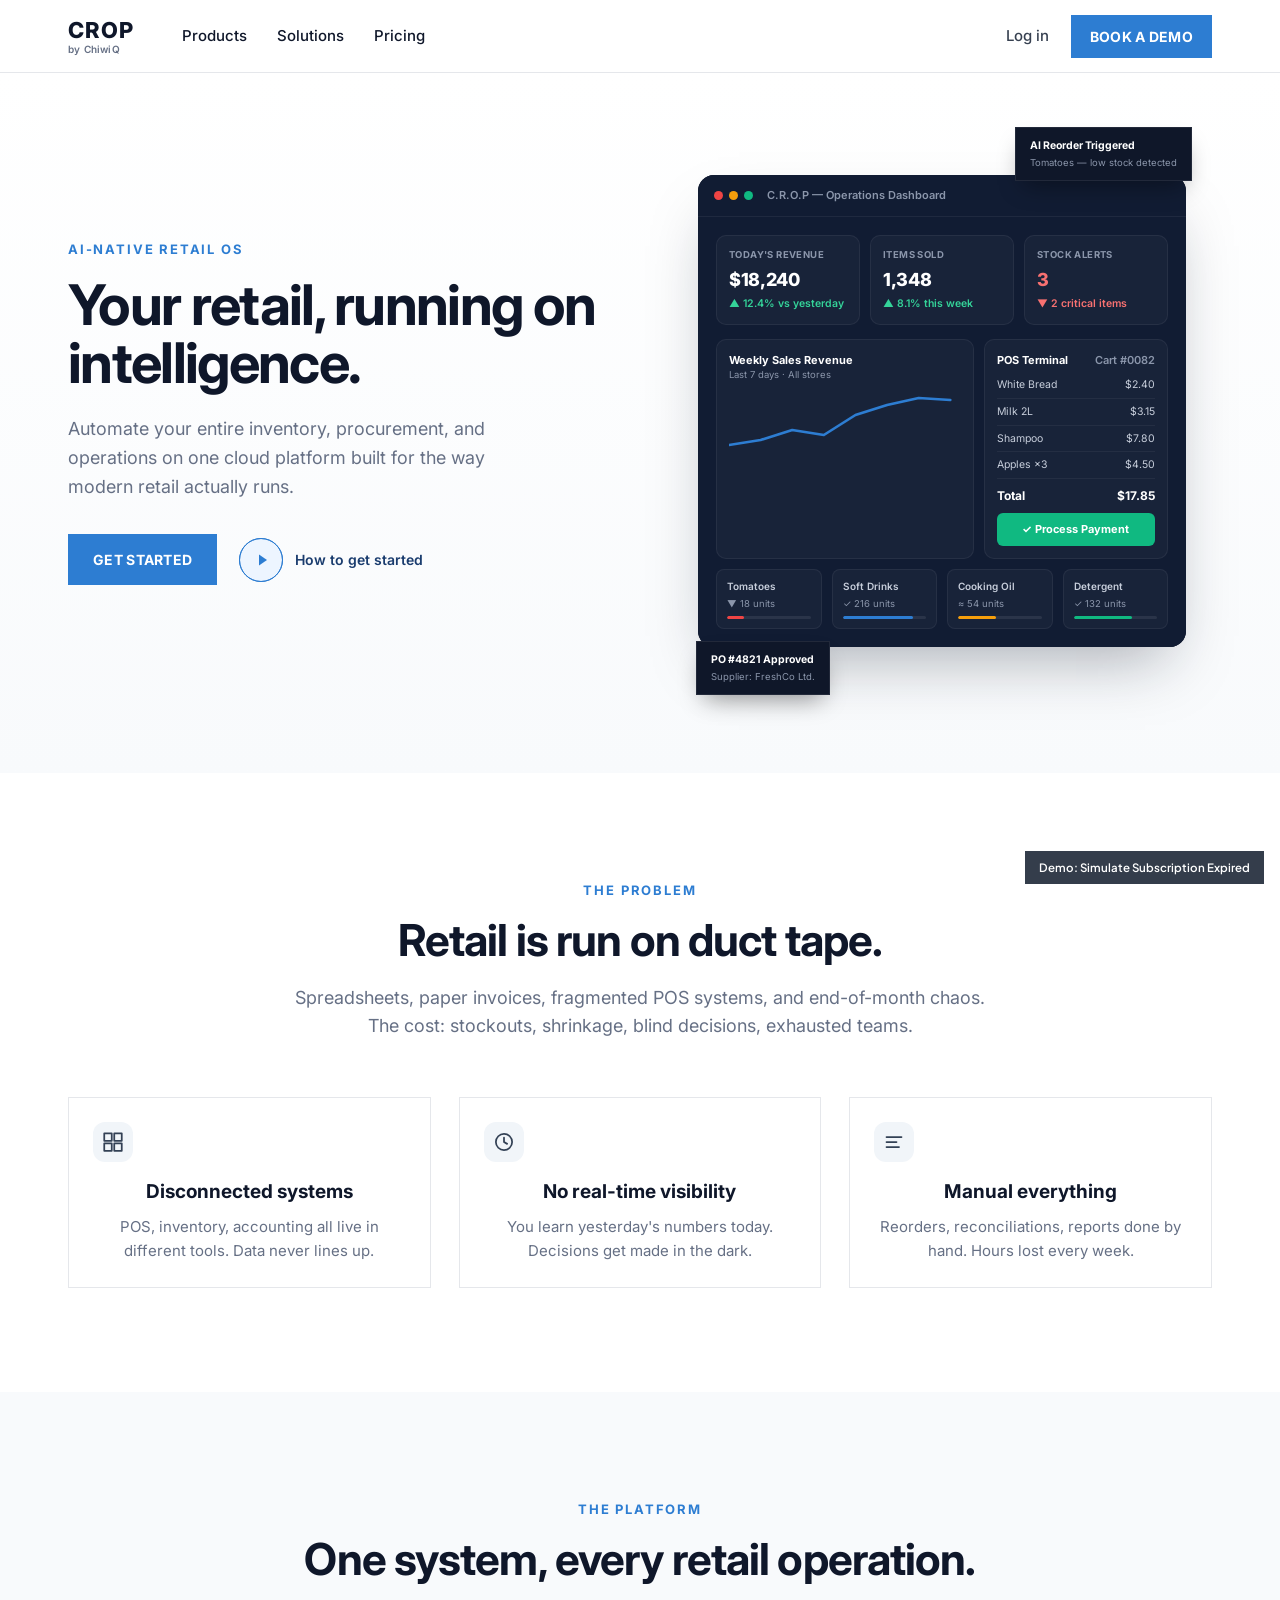
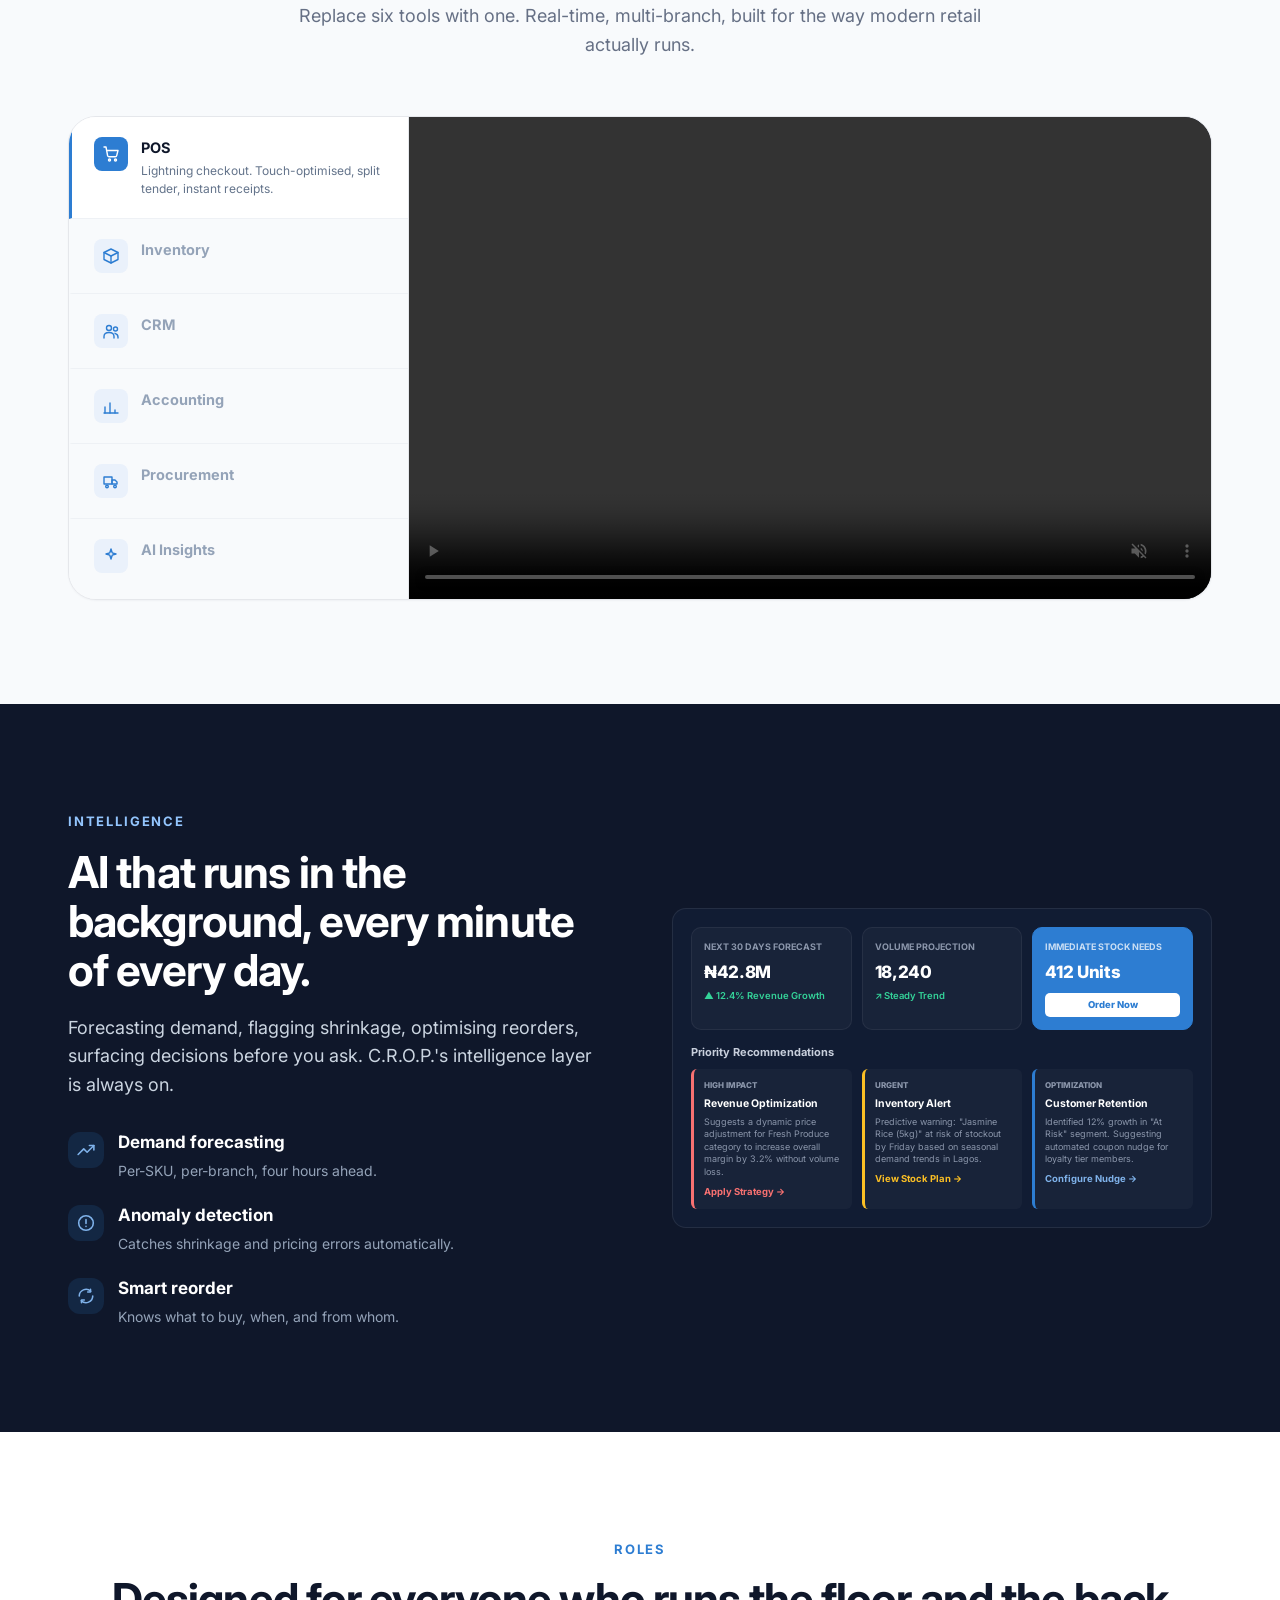
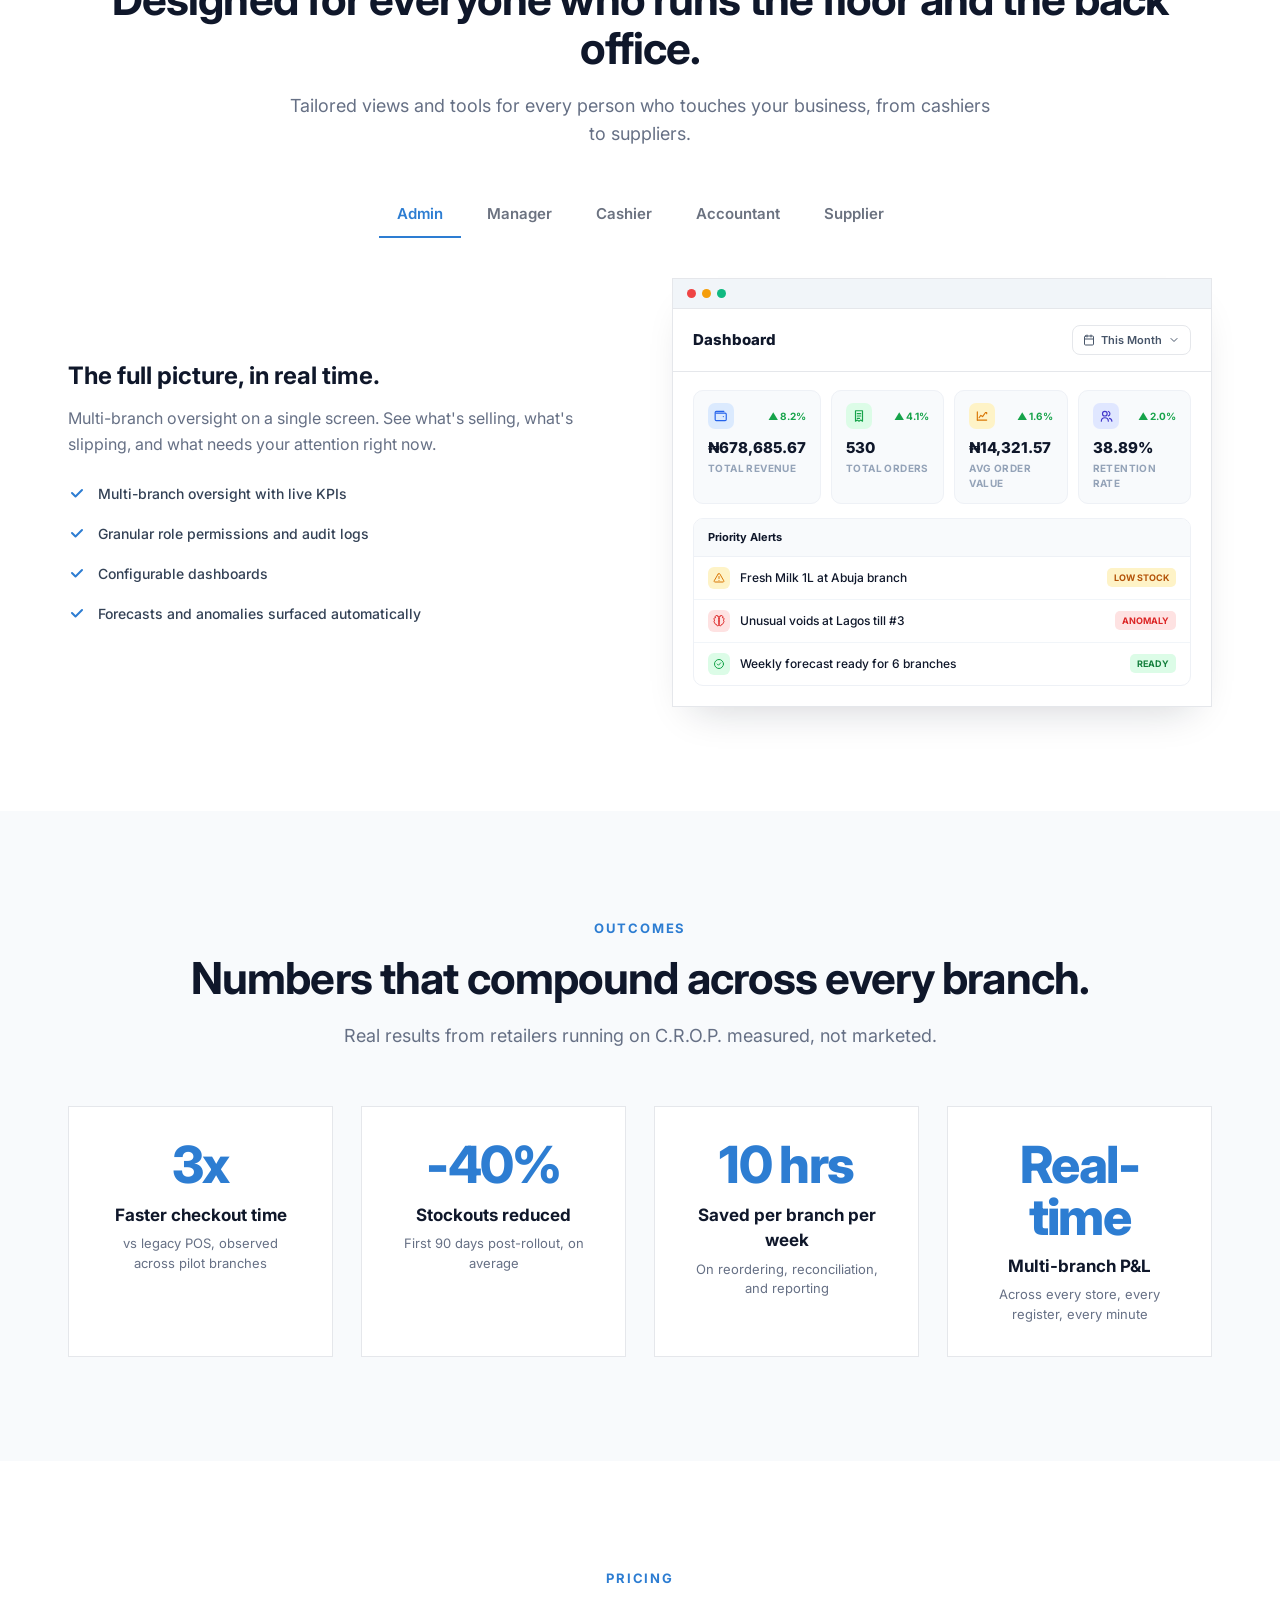
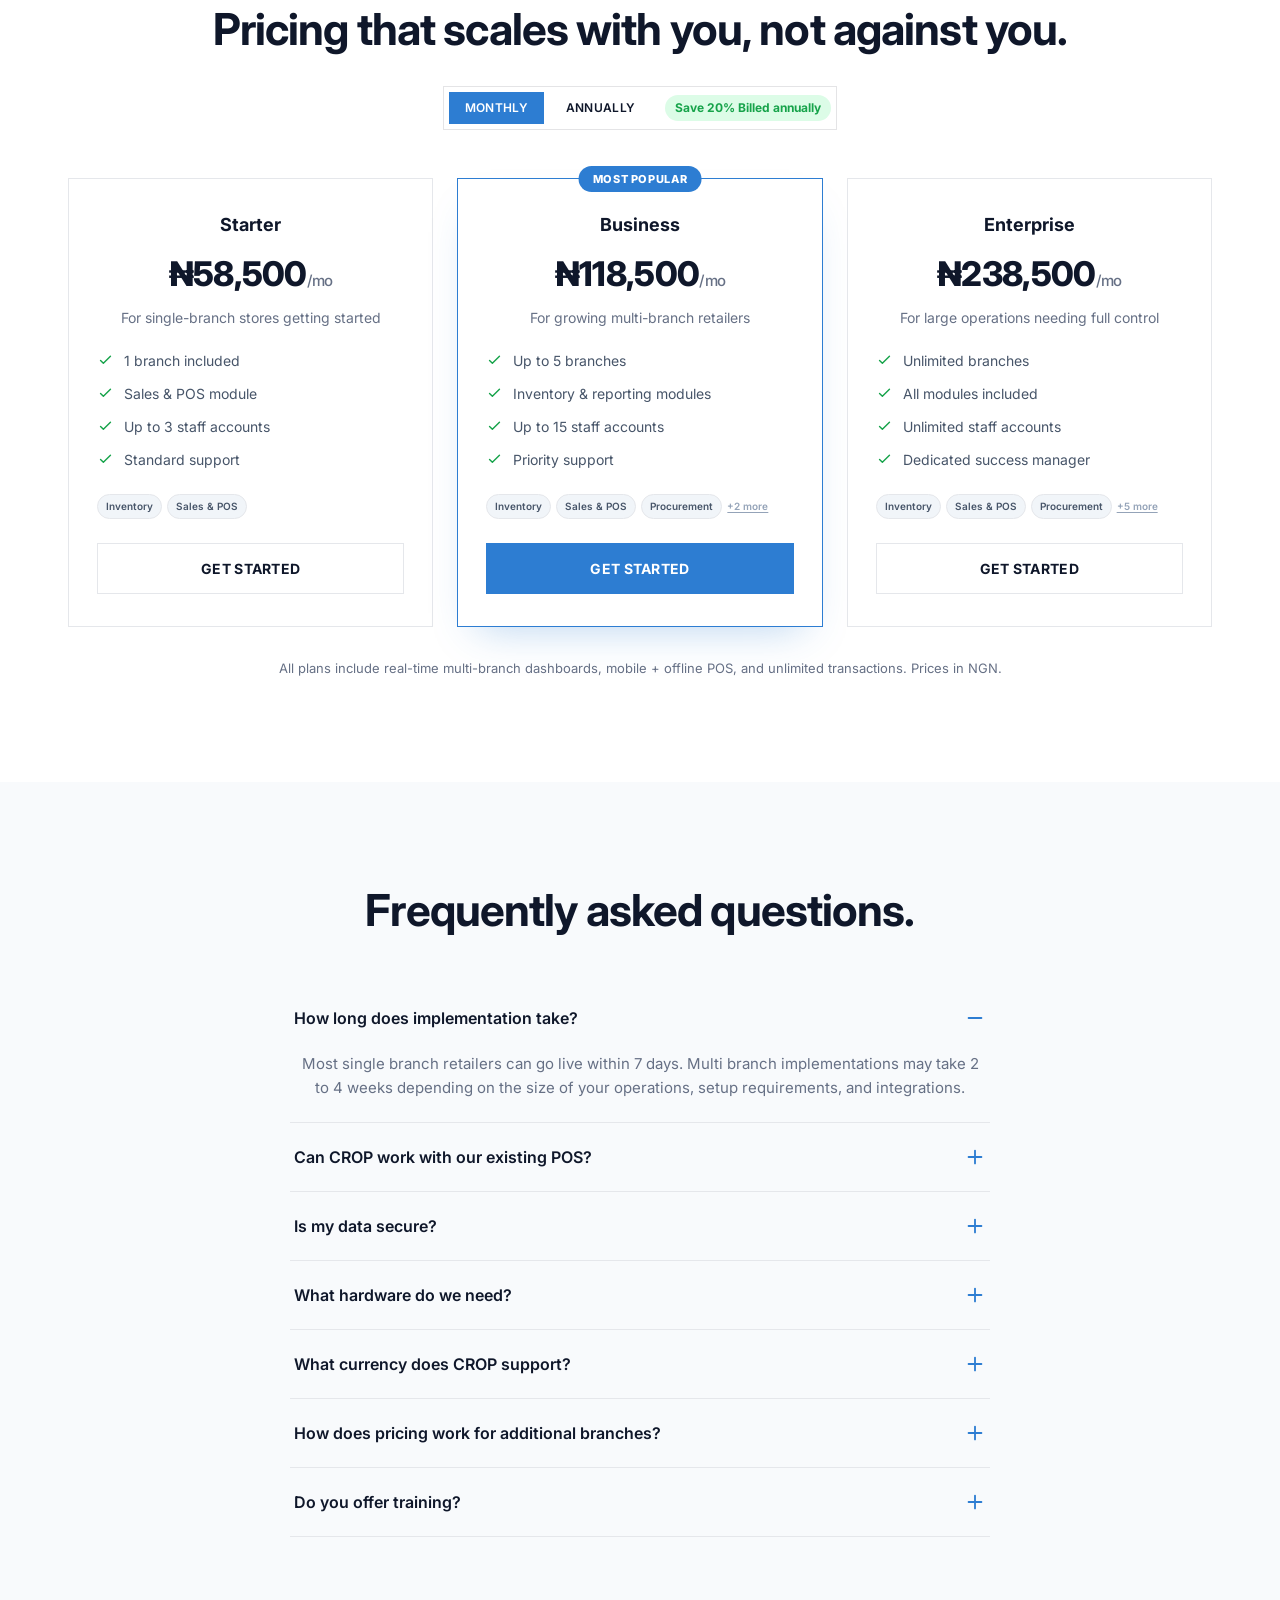
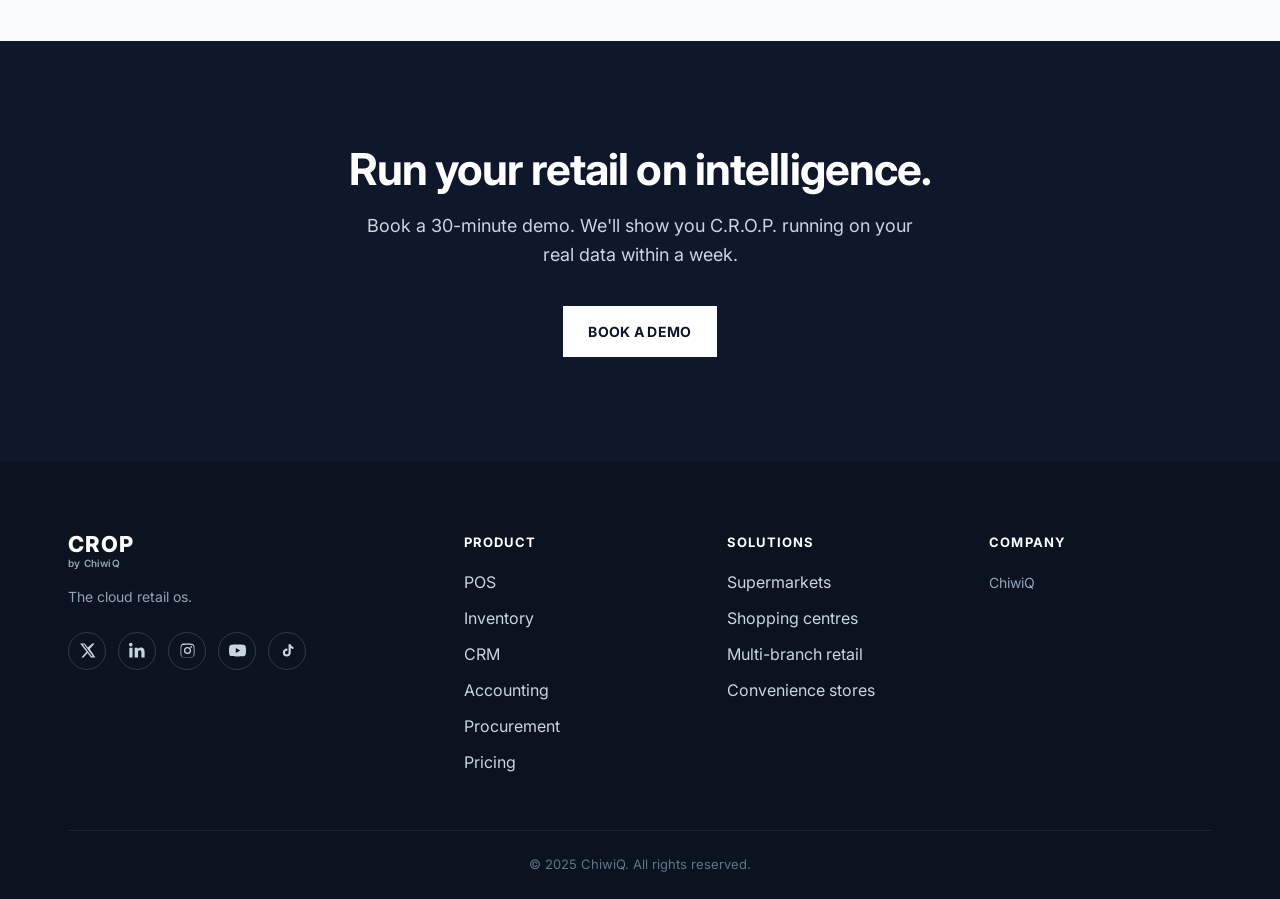
==== commit 7b3c4a2d: "Update landing page and onboarding with contextual tutorial videos" ====
--- a/index 2.html
+++ b/index 2.html
@@ -2938,175 +2938,16 @@
     .sr-table-wrap{overflow-x:auto;}
   }
 </style>
+<link rel="stylesheet" href="credit-invoices.css">
+<link rel="stylesheet" href="procurement-overview.css">
+<link rel="stylesheet" href="gra-expenses.css">
+<link rel="stylesheet" href="crop-help.css">
+<link rel="stylesheet" href="onboarding.css">
+<link rel="stylesheet" href="landing.css">
+<link rel="stylesheet" href="intro-videos.css">
 </head>
 <body>
-  <div id="view-landing" class="view active">
-  <div class="container">
-    <nav class="nav">
-      <div class="brand">
-        <div class="wordmark">C.R.O.P<span class="accent"></span></div>
-        <div class="tagline">ChiwiQ Retail Operation Platform</div>
-      </div>
-    </nav>
-
-    <section class="hero">
-      <div class="hero-left">
-        <h1>
-          <span class="dim">Your Retail Business,</span>
-          <span class="strong">Running On</span>
-          <span class="gradient-text">Intelligence</span>
-        </h1>
-        <p class="subtitle">An Intelligent system designed to automate your entire inventory, procurement and operations.</p>
-        <div class="cta-row">
-          <button class="btn-primary" onclick="showView('signup')">✦ Create Free Account</button>
-          <button class="btn-outline" onclick="showView('signin')">Sign In →</button>
-        </div>
-        <div class="trust">Trusted by growing retail and supermarket businesses</div>
-      </div>
-
-      <div class="hero-right">
-        <div class="mockup-wrap">
-          <div class="mockup-glow"></div>
-          <div class="dash-card">
-            <div class="float-card float-ai">
-              <div class="t">AI Reorder Triggered</div>
-              <div class="s">Tomatoes — low stock detected</div>
-            </div>
-
-            <div class="titlebar">
-              <div class="traffic"><span class="r"></span><span class="y"></span><span class="g"></span></div>
-              <div class="title">C.R.O.P — Operations Dashboard</div>
-              <div class="live"><span class="dot"></span>Live</div>
-            </div>
-
-            <div class="stats-row">
-              <div class="stat-cell">
-                <div class="lbl">Today's Revenue</div>
-                <div class="val">$18,240</div>
-                <div class="delta">▲ 12.4% vs yesterday</div>
-              </div>
-              <div class="stat-cell">
-                <div class="lbl">Items Sold</div>
-                <div class="val">1,348</div>
-                <div class="delta">▲ 8.1% this week</div>
-              </div>
-              <div class="stat-cell">
-                <div class="lbl">Stock Alerts</div>
-                <div class="val">3</div>
-                <div class="delta down">▼ 2 critical items</div>
-              </div>
-            </div>
-
-            <div class="chart-pos-row">
-              <div class="chart-col">
-                <div class="ttl">Weekly Sales Revenue</div>
-                <div class="sub">Last 7 days · All stores</div>
-                <svg viewBox="0 0 265 106" preserveAspectRatio="none">
-                  <polyline fill="none" stroke="#22d3ee" stroke-width="1.6" stroke-linecap="round" stroke-linejoin="round"
-                    points="0,90 44,72 88,76 132,52 176,33 220,20 264,9"/>
-                  <circle cx="44" cy="72" r="3.2" fill="#22d3ee"/>
-                  <circle cx="88" cy="76" r="3.2" fill="#22d3ee"/>
-                  <circle cx="132" cy="52" r="3.2" fill="#22d3ee"/>
-                  <circle cx="220" cy="20" r="3.5" fill="#22d3ee"/>
-                  <rect x="205" y="0" width="52" height="19" rx="3" fill="rgba(34,211,238,.12)"/>
-                  <text x="231" y="13" fill="#22d3ee" font-size="8" font-weight="700" text-anchor="middle">$18,240</text>
-                </svg>
-                <div class="day-lbls">
-                  <span>Mon</span><span>Tue</span><span>Wed</span><span>Thu</span><span>Fri</span><span>Sat</span><span>Sun</span>
-                </div>
-              </div>
-              <div class="pos-col">
-                <div class="ttl">POS Terminal</div>
-                <div class="pos-mini">
-                  <div class="pos-mini-head"><span>Active Sale</span><span>Cart #0082</span></div>
-                  <div class="pos-mini-items">
-                    <div class="pos-mini-row"><span class="nm">🍞 White Bread</span><span class="pr">$2.40</span></div>
-                    <div class="pos-mini-row"><span class="nm">🥛 Milk 2L</span><span class="pr">$3.15</span></div>
-                    <div class="pos-mini-row"><span class="nm">🧴 Shampoo</span><span class="pr">$7.80</span></div>
-                    <div class="pos-mini-row"><span class="nm">🍎 Apples ×3</span><span class="pr">$4.50</span></div>
-                    <div class="pos-mini-div"></div>
-                  </div>
-                  <div class="pos-mini-total"><span>Total</span><span>$17.85</span></div>
-                  <div class="pos-mini-pay">✓ Process Payment</div>
-                </div>
-              </div>
-            </div>
-
-            <div class="inv-strip">
-              <div class="inv-cell">
-                <div class="nm">Tomatoes</div>
-                <div class="inv-bar"><span style="width:18%;background:#f87171;"></span></div>
-                <div class="units">⚠ 18 units</div>
-              </div>
-              <div class="inv-cell">
-                <div class="nm">Soft Drinks</div>
-                <div class="inv-bar"><span style="width:72%;background:#22d3ee;"></span></div>
-                <div class="units">✓ 216 units</div>
-              </div>
-              <div class="inv-cell">
-                <div class="nm">Cooking Oil</div>
-                <div class="inv-bar"><span style="width:45%;background:#f59e0b;"></span></div>
-                <div class="units">~ 54 units</div>
-              </div>
-              <div class="inv-cell">
-                <div class="nm">Detergent</div>
-                <div class="inv-bar"><span style="width:88%;background:#10b981;"></span></div>
-                <div class="units">✓ 132 units</div>
-              </div>
-            </div>
-
-            <div class="float-card float-po">
-              <div class="t">PO #4821 Approved</div>
-              <div class="s">Supplier: FreshCo Ltd.</div>
-            </div>
-          </div>
-        </div>
-      </div>
-    </section>
-
-    <section class="features">
-      <div class="feat-card">
-        <h3>Smart Point of Sale</h3>
-        <p>Process sales faster with a clean POS terminal built for supermarkets, stores, and retail teams.</p>
-        <div class="feat-panel">
-          <div class="feat-row"><span class="nm">🍞 Whole Grain Bread</span><span class="pr">$2.40</span></div>
-          <div class="feat-row"><span class="nm">🥛 Full Cream Milk</span><span class="pr">$3.15</span></div>
-          <div class="feat-row"><span class="nm">🧃 Orange Juice ×2</span><span class="pr">$5.90</span></div>
-          <div class="feat-total"><span class="nm">Cart Total</span><span class="pr">$11.45</span></div>
-        </div>
-      </div>
-
-      <div class="feat-card">
-        <h3>Inventory Automation</h3>
-        <p>Track stock levels, manage suppliers, and automate reordering before products run out.</p>
-        <div class="feat-panel">
-          <div class="inv-row"><span class="nm">Tomatoes</span><div class="track"><span style="width:18%;background:#f87171;"></span></div><span class="num" style="color:#f87171;">18</span></div>
-          <div class="inv-row"><span class="nm">Soft Drinks</span><div class="track"><span style="width:72%;background:#22d3ee;"></span></div><span class="num" style="color:#22d3ee;">216</span></div>
-          <div class="inv-row"><span class="nm">Cooking Oil</span><div class="track"><span style="width:45%;background:#f59e0b;"></span></div><span class="num" style="color:#f59e0b;">54</span></div>
-          <div class="inv-row"><span class="nm">Detergent</span><div class="track"><span style="width:88%;background:#10b981;"></span></div><span class="num" style="color:#10b981;">132</span></div>
-        </div>
-      </div>
-
-      <div class="feat-card">
-        <h3>Accounting &amp; Business Reports</h3>
-        <p>Generate P&amp;L, trial balance, sales insights, and operational reports in one place.</p>
-        <div class="feat-panel">
-          <div class="acct-bars">
-            <div style="height:55%;background:rgba(26,111,216,.5);"></div>
-            <div style="height:70%;background:rgba(26,111,216,.6);"></div>
-            <div style="height:45%;background:rgba(26,111,216,.4);"></div>
-            <div style="height:85%;background:rgba(14,165,233,.7);"></div>
-            <div style="height:65%;background:rgba(14,165,233,.6);"></div>
-            <div style="height:90%;background:linear-gradient(to top,#1a6fd8,#22d3ee);"></div>
-            <div style="height:100%;background:linear-gradient(to top,#1a6fd8,#22d3ee);box-shadow:0 0 10px rgba(34,211,238,.4);"></div>
-          </div>
-          <div class="acct-days"><span>M</span><span>T</span><span>W</span><span>T</span><span>F</span><span>S</span><span>S</span></div>
-          <div class="acct-rev"><span class="nm">Net Revenue</span><span class="val">▲ $18,240 today</span></div>
-        </div>
-      </div>
-    </section>
-  </div>
-  </div>
+  <div id="view-landing" class="view active"><div class="mkt"><header class="mkt-nav"><div class="mkt-nav-inner"><a href="#top" class="mkt-logo"><span class="mkt-logo-word">CROP</span><span class="mkt-logo-sub">by ChiwiQ</span></a><nav class="mkt-nav-links"><a href="#platform" class="mkt-nav-link">Products</a><a href="#roles" class="mkt-nav-link">Solutions</a><a href="#pricing" class="mkt-nav-link">Pricing</a></nav><div class="mkt-nav-right"><button type="button" class="mkt-nav-login">Log in</button><button type="button" class="mkt-btn mkt-btn--primary mkt-btn--sm">Book a demo</button><button type="button" class="mkt-nav-burger" aria-label="Menu"><svg fill="none" stroke="currentColor" stroke-linecap="round" stroke-linejoin="round" stroke-width="2" viewBox="0 0 24 24"><path d="M4 6h16"></path><path d="M4 12h16"></path><path d="M4 18h16"></path></svg></button></div></div><div class="mkt-mobile-menu"><a href="#platform" class="mkt-mobile-link">Products</a><a href="#roles" class="mkt-mobile-link">Solutions</a><a href="#pricing" class="mkt-mobile-link">Pricing</a><button type="button" class="mkt-mobile-link">Log in</button><div class="mkt-mobile-cta"><button type="button" class="mkt-btn mkt-btn--primary">Book a demo</button></div></div></header><section class="mkt-hero" id="top"><div class="mkt-container"><div class="mkt-hero-grid"><div><p class="mkt-eyebrow">AI-Native Retail OS</p><h1>Your retail, running on intelligence.</h1><p class="mkt-hero-sub">Automate your entire inventory, procurement, and operations on one cloud platform built for the way modern retail actually runs.</p><div class="mkt-hero-cta"><button type="button" class="mkt-btn mkt-btn--primary" id="hero-get-started">Get Started</button><button type="button" class="intro-video-link intro-video-link--hero" data-intro-video="welcome"><span class="intro-play" aria-hidden="true"><svg width="18" height="18" viewBox="0 0 18 18" fill="currentColor"><path d="M6 3.5 14 9l-8 5.5V3.5Z"/></svg></span><span>How to get started</span></button></div></div><div class="mkt-mockup-wrap"><div class="mkt-browser"><div class="mkt-browser-bar"><span class="mkt-dot mkt-dot--r"></span><span class="mkt-dot mkt-dot--y"></span><span class="mkt-dot mkt-dot--g"></span><span class="mkt-browser-title">C.R.O.P — Operations Dashboard</span></div><div class="mkt-dash"><div class="mkt-dash-stats"><div class="mkt-dash-stat"><div class="lbl">Today&#39;s Revenue</div><div class="val">$18,240</div><div class="chg">▲ 12.4% vs yesterday</div></div><div class="mkt-dash-stat"><div class="lbl">Items Sold</div><div class="val">1,348</div><div class="chg">▲ 8.1% this week</div></div><div class="mkt-dash-stat mkt-dash-stat--alert"><div class="lbl">Stock Alerts</div><div class="val">3</div><div class="chg chg--down">▼ 2 critical items</div></div></div><div class="mkt-dash-main"><div class="mkt-dash-chart"><div class="ttl">Weekly Sales Revenue</div><div class="sub">Last 7 days · All stores</div><svg viewBox="0 0 220 70" preserveAspectRatio="none"><polyline fill="none" stroke="#2d7dd2" stroke-width="2.5" stroke-linecap="round" stroke-linejoin="round" points="0,55 30,50 60,40 90,45 120,25 150,15 180,8 210,10"></polyline></svg></div><div class="mkt-dash-pos"><div class="ttl">POS Terminal<span class="cartid">Cart #0082</span></div><div class="mkt-pos-rows"><div class="mkt-pos-row"><span>White Bread</span><span>$2.40</span></div><div class="mkt-pos-row"><span>Milk 2L</span><span>$3.15</span></div><div class="mkt-pos-row"><span>Shampoo</span><span>$7.80</span></div><div class="mkt-pos-row"><span>Apples ×3</span><span>$4.50</span></div></div><div class="mkt-pos-total"><span>Total</span><span>$17.85</span></div><div class="mkt-pos-pay">✓ Process Payment</div></div></div><div class="mkt-dash-strip"><div class="mkt-dash-strip-item"><div class="n">Tomatoes</div><div class="u">▼ 18 units</div><div class="bar"><span style="width:20%;background:#ef4444"></span></div></div><div class="mkt-dash-strip-item"><div class="n">Soft Drinks</div><div class="u">✓ 216 units</div><div class="bar"><span style="width:85%;background:#2d7dd2"></span></div></div><div class="mkt-dash-strip-item"><div class="n">Cooking Oil</div><div class="u">≈ 54 units</div><div class="bar"><span style="width:45%;background:#f59e0b"></span></div></div><div class="mkt-dash-strip-item"><div class="n">Detergent</div><div class="u">✓ 132 units</div><div class="bar"><span style="width:70%;background:#10b981"></span></div></div></div></div></div><div class="mkt-float mkt-float--ai"><div class="t">AI Reorder Triggered</div><div class="s">Tomatoes — low stock detected</div></div><div class="mkt-float mkt-float--po"><div class="t">PO #4821 Approved</div><div class="s">Supplier: FreshCo Ltd.</div></div></div></div></div></section><section class="mkt-section mkt-section--white"><div class="mkt-container mkt-center"><p class="mkt-eyebrow">The Problem</p><h2 class="mkt-heading">Retail is run on duct tape.</h2><p class="mkt-sub">Spreadsheets, paper invoices, fragmented POS systems, and end-of-month chaos. The cost: stockouts, shrinkage, blind decisions, exhausted teams.</p><div class="mkt-problem-grid"><div class="mkt-problem-card"><div class="mkt-problem-icon"><svg viewBox="0 0 16 16" fill="none" stroke="currentColor" stroke-width="1.4" stroke-linecap="round" stroke-linejoin="round"><rect x="1" y="1" width="6" height="6"></rect><rect x="9" y="1" width="6" height="6"></rect><rect x="1" y="9" width="6" height="6"></rect><rect x="9" y="9" width="6" height="6"></rect></svg></div><h3>Disconnected systems</h3><p>POS, inventory, accounting all live in different tools. Data never lines up.</p></div><div class="mkt-problem-card"><div class="mkt-problem-icon"><svg viewBox="0 0 16 16" fill="none" stroke="currentColor" stroke-width="1.4" stroke-linecap="round" stroke-linejoin="round"><circle cx="8" cy="8" r="6.5"></circle><path d="M8 4.5V8l2.5 1.5"></path></svg></div><h3>No real-time visibility</h3><p>You learn yesterday&#39;s numbers today. Decisions get made in the dark.</p></div><div class="mkt-problem-card"><div class="mkt-problem-icon"><svg viewBox="0 0 16 16" fill="none" stroke="currentColor" stroke-width="1.4" stroke-linecap="round" stroke-linejoin="round"><path d="M2 4h12M2 8h8M2 12h10"></path></svg></div><h3>Manual everything</h3><p>Reorders, reconciliations, reports done by hand. Hours lost every week.</p></div></div></div></section><section class="mkt-section mkt-section--light" id="platform"><div class="mkt-container mkt-center"><p class="mkt-eyebrow">The Platform</p><h2 class="mkt-heading">One system, every retail operation.</h2><p class="mkt-sub">Replace six tools with one. Real-time, multi-branch, built for the way modern retail actually runs.</p><div class="mkt-platform-panel"><div class="mkt-platform-tabs" role="tablist" aria-label="Platform modules"><button type="button" role="tab" aria-selected="true" class="mkt-platform-tab mkt-platform-tab--active"><span class="mkt-platform-tab-icon"><svg viewBox="0 0 16 16" fill="none" stroke="currentColor" stroke-width="1.4" stroke-linecap="round" stroke-linejoin="round"><path d="M1 1h2l1.6 8.6a1.5 1.5 0 0 0 1.5 1.2h6.1a1.5 1.5 0 0 0 1.5-1.2L15 4.5H3.6"></path><circle cx="6.5" cy="14" r="1"></circle><circle cx="12.5" cy="14" r="1"></circle></svg></span><span class="mkt-platform-tab-text"><span class="mkt-platform-tab-name">POS</span><span class="mkt-platform-tab-desc">Lightning checkout. Touch-optimised, split tender, instant receipts.</span></span></button><button type="button" role="tab" aria-selected="false" class="mkt-platform-tab"><span class="mkt-platform-tab-icon"><svg viewBox="0 0 16 16" fill="none" stroke="currentColor" stroke-width="1.4" stroke-linecap="round" stroke-linejoin="round"><path d="M1 4.5 8 1l7 3.5-7 3.5-7-3.5Z"></path><path d="M1 4.5v7L8 15l7-3.5v-7"></path><path d="M8 8v7"></path></svg></span><span class="mkt-platform-tab-text"><span class="mkt-platform-tab-name">Inventory</span></span></button><button type="button" role="tab" aria-selected="false" class="mkt-platform-tab"><span class="mkt-platform-tab-icon"><svg viewBox="0 0 16 16" fill="none" stroke="currentColor" stroke-width="1.4" stroke-linecap="round" stroke-linejoin="round"><circle cx="6" cy="5" r="2.5"></circle><path d="M1 15v-1.5C1 11 3.2 9.5 6 9.5s5 1.5 5 4V15"></path><circle cx="12.5" cy="6" r="2"></circle><path d="M15 15v-1c0-1.8-1.3-3.2-3-3.7"></path></svg></span><span class="mkt-platform-tab-text"><span class="mkt-platform-tab-name">CRM</span></span></button><button type="button" role="tab" aria-selected="false" class="mkt-platform-tab"><span class="mkt-platform-tab-icon"><svg viewBox="0 0 16 16" fill="none" stroke="currentColor" stroke-width="1.4" stroke-linecap="round" stroke-linejoin="round"><path d="M2 15V9"></path><path d="M7 15V5"></path><path d="M12 15v-3"></path><path d="M1 15h14"></path></svg></span><span class="mkt-platform-tab-text"><span class="mkt-platform-tab-name">Accounting</span></span></button><button type="button" role="tab" aria-selected="false" class="mkt-platform-tab"><span class="mkt-platform-tab-icon"><svg viewBox="0 0 16 16" fill="none" stroke="currentColor" stroke-width="1.4" stroke-linecap="round" stroke-linejoin="round"><path d="M1 4h8v7H1z"></path><path d="M9 7h3l2 2v2h-5V7Z"></path><circle cx="4" cy="13.5" r="1.3"></circle><circle cx="12" cy="13.5" r="1.3"></circle></svg></span><span class="mkt-platform-tab-text"><span class="mkt-platform-tab-name">Procurement</span></span></button><button type="button" role="tab" aria-selected="false" class="mkt-platform-tab"><span class="mkt-platform-tab-icon"><svg viewBox="0 0 16 16" fill="none" stroke="currentColor" stroke-width="1.4" stroke-linecap="round" stroke-linejoin="round"><path d="M8 1l1.2 3.8L13 6l-3.8 1.2L8 11l-1.2-3.8L3 6l3.8-1.2L8 1Z"></path></svg></span><span class="mkt-platform-tab-text"><span class="mkt-platform-tab-name">AI Insights</span></span></button></div><div class="mkt-platform-preview"><video class="mkt-platform-video" src="assets/landing-demos/pos.mp4" preload="none" autoplay muted loop playsinline></video></div></div></div></section><section class="mkt-section mkt-section--dark"><div class="mkt-container"><div class="mkt-intel-grid"><div><p class="mkt-eyebrow">Intelligence</p><h2 class="mkt-heading">AI that runs in the background, every minute of every day.</h2><p class="mkt-sub">Forecasting demand, flagging shrinkage, optimising reorders, surfacing decisions before you ask. C.R.O.P.&#39;s intelligence layer is always on.</p><ul class="mkt-intel-list"><li class="mkt-intel-item"><span class="mkt-intel-check"><svg viewBox="0 0 16 16" fill="none" stroke="currentColor" stroke-width="1.4" stroke-linecap="round" stroke-linejoin="round"><path d="M1 12 6 7l3 3 6-6"></path><path d="M11 4h4v4"></path></svg></span><div><h3>Demand forecasting</h3><p>Per-SKU, per-branch, four hours ahead.</p></div></li><li class="mkt-intel-item"><span class="mkt-intel-check"><svg viewBox="0 0 16 16" fill="none" stroke="currentColor" stroke-width="1.4" stroke-linecap="round" stroke-linejoin="round"><circle cx="8" cy="8" r="6.5"></circle><path d="M8 5v3.5M8 11h.01"></path></svg></span><div><h3>Anomaly detection</h3><p>Catches shrinkage and pricing errors automatically.</p></div></li><li class="mkt-intel-item"><span class="mkt-intel-check"><svg viewBox="0 0 16 16" fill="none" stroke="currentColor" stroke-width="1.4" stroke-linecap="round" stroke-linejoin="round"><path d="M2 8a6 6 0 0 1 10.2-4.2M14 8a6 6 0 0 1-10.2 4.2"></path><path d="M12 2v2.5H9.5M4 14v-2.5h2.5"></path></svg></span><div><h3>Smart reorder</h3><p>Knows what to buy, when, and from whom.</p></div></li></ul></div><div class="mkt-intel-mock"><div class="mkt-intel-stats"><div class="mkt-intel-stat"><div class="lbl">Next 30 Days Forecast</div><div class="val">₦42.8M</div><div class="trend">▲ 12.4% Revenue Growth</div></div><div class="mkt-intel-stat"><div class="lbl">Volume Projection</div><div class="val">18,240</div><div class="trend">↗ Steady Trend</div></div><div class="mkt-intel-stat mkt-intel-stat--hl"><div class="lbl">Immediate Stock Needs</div><div class="val">412 Units</div><div class="mkt-intel-stat-btn">Order Now</div></div></div><div class="mkt-intel-recs"><div class="rec-head">Priority Recommendations</div><div class="mkt-intel-recs-grid"><div class="mkt-intel-rec mkt-intel-rec--danger"><div class="tag">High Impact</div><div class="h">Revenue Optimization</div><div class="d">Suggests a dynamic price adjustment for Fresh Produce category to increase overall margin by 3.2% without volume loss.</div><div class="a">Apply Strategy →</div></div><div class="mkt-intel-rec mkt-intel-rec--warn"><div class="tag">Urgent</div><div class="h">Inventory Alert</div><div class="d">Predictive warning: &quot;Jasmine Rice (5kg)&quot; at risk of stockout by Friday based on seasonal demand trends in Lagos.</div><div class="a">View Stock Plan →</div></div><div class="mkt-intel-rec mkt-intel-rec--info"><div class="tag">Optimization</div><div class="h">Customer Retention</div><div class="d">Identified 12% growth in &quot;At Risk&quot; segment. Suggesting automated coupon nudge for loyalty tier members.</div><div class="a">Configure Nudge →</div></div></div></div></div></div></div></section><section class="mkt-section mkt-section--white" id="roles"><div class="mkt-container mkt-center"><p class="mkt-eyebrow">Roles</p><h2 class="mkt-heading">Designed for everyone who runs the floor and the back office.</h2><p class="mkt-sub">Tailored views and tools for every person who touches your business, from cashiers to suppliers.</p></div><div class="mkt-container"><div class="mkt-tabs" role="tablist" aria-label="Roles"><button type="button" role="tab" aria-selected="true" class="mkt-tab mkt-tab--active">Admin</button><button type="button" role="tab" aria-selected="false" class="mkt-tab">Manager</button><button type="button" role="tab" aria-selected="false" class="mkt-tab">Cashier</button><button type="button" role="tab" aria-selected="false" class="mkt-tab">Accountant</button><button type="button" role="tab" aria-selected="false" class="mkt-tab">Supplier</button></div><div class="mkt-roles-panel"><div class="mkt-roles-left"><h3>The full picture, in real time.</h3><p>Multi-branch oversight on a single screen. See what&#39;s selling, what&#39;s slipping, and what needs your attention right now.</p><ul class="mkt-roles-check"><li><span class="mkt-roles-check-ic"><svg viewBox="0 0 16 16" fill="none" stroke="currentColor" stroke-width="2" stroke-linecap="round" stroke-linejoin="round"><path d="M3 8l3.5 3.5L13 5"></path></svg></span>Multi-branch oversight with live KPIs</li><li><span class="mkt-roles-check-ic"><svg viewBox="0 0 16 16" fill="none" stroke="currentColor" stroke-width="2" stroke-linecap="round" stroke-linejoin="round"><path d="M3 8l3.5 3.5L13 5"></path></svg></span>Granular role permissions and audit logs</li><li><span class="mkt-roles-check-ic"><svg viewBox="0 0 16 16" fill="none" stroke="currentColor" stroke-width="2" stroke-linecap="round" stroke-linejoin="round"><path d="M3 8l3.5 3.5L13 5"></path></svg></span>Configurable dashboards</li><li><span class="mkt-roles-check-ic"><svg viewBox="0 0 16 16" fill="none" stroke="currentColor" stroke-width="2" stroke-linecap="round" stroke-linejoin="round"><path d="M3 8l3.5 3.5L13 5"></path></svg></span>Forecasts and anomalies surfaced automatically</li></ul></div><div class="mkt-roles-mock"><div class="mkt-roles-mock-chrome"><span class="mkt-dot mkt-dot--r"></span><span class="mkt-dot mkt-dot--y"></span><span class="mkt-dot mkt-dot--g"></span></div><div class="mkt-rmock-head"><span class="mkt-rmock-title">Dashboard</span><span class="mkt-rmock-pill"><svg fill="none" stroke="currentColor" stroke-linecap="round" stroke-linejoin="round" stroke-width="2" viewBox="0 0 24 24"><path d="M8 2v4"></path><path d="M16 2v4"></path><rect x="3" y="4" width="18" height="18" rx="2"></rect><path d="M3 10h18"></path></svg> This Month <svg fill="none" stroke="currentColor" stroke-linecap="round" stroke-linejoin="round" stroke-width="2" viewBox="0 0 24 24"><path d="m6 9 6 6 6-6"></path></svg></span></div><div class="mkt-rmock-body"><div class="mkt-rmock-stats mkt-rmock-stats--4"><div class="mkt-rmock-stat mkt-rmock-stat--blue"><div class="mkt-rmock-stat-top"><span class="mkt-rmock-icon mkt-rmock-icon--blue"><svg fill="none" stroke="currentColor" stroke-linecap="round" stroke-linejoin="round" stroke-width="2" viewBox="0 0 24 24"><path d="M4 7h15a2 2 0 0 1 2 2v9a2 2 0 0 1-2 2H4a2 2 0 0 1-2-2V6a2 2 0 0 1 2-2h13"></path><path d="M16 13h.01"></path></svg></span><span class="trend">▲ 8.2%</span></div><div class="val">₦678,685.67</div><div class="lbl">Total Revenue</div></div><div class="mkt-rmock-stat mkt-rmock-stat--green"><div class="mkt-rmock-stat-top"><span class="mkt-rmock-icon mkt-rmock-icon--green"><svg fill="none" stroke="currentColor" stroke-linecap="round" stroke-linejoin="round" stroke-width="2" viewBox="0 0 24 24"><path d="M6 3h12v18l-3-2-3 2-3-2-3 2V3Z"></path><path d="M9 8h6"></path><path d="M9 12h6"></path><path d="M9 16h4"></path></svg></span><span class="trend">▲ 4.1%</span></div><div class="val">530</div><div class="lbl">Total Orders</div></div><div class="mkt-rmock-stat mkt-rmock-stat--amber"><div class="mkt-rmock-stat-top"><span class="mkt-rmock-icon mkt-rmock-icon--amber"><svg fill="none" stroke="currentColor" stroke-linecap="round" stroke-linejoin="round" stroke-width="2" viewBox="0 0 24 24"><path d="M4 19V5"></path><path d="M4 19h16"></path><path d="m7 15 3-4 3 2 5-7"></path><path d="M18 6h2v2"></path></svg></span><span class="trend">▲ 1.6%</span></div><div class="val">₦14,321.57</div><div class="lbl">Avg Order Value</div></div><div class="mkt-rmock-stat mkt-rmock-stat--navy"><div class="mkt-rmock-stat-top"><span class="mkt-rmock-icon mkt-rmock-icon--navy"><svg fill="none" stroke="currentColor" stroke-linecap="round" stroke-linejoin="round" stroke-width="2" viewBox="0 0 24 24"><path d="M16 21a6 6 0 0 0-12 0"></path><circle cx="10" cy="8" r="4"></circle><path d="M22 21a5 5 0 0 0-4-4.9"></path><path d="M16 4.2a4 4 0 0 1 0 7.6"></path></svg></span><span class="trend">▲ 2.0%</span></div><div class="val">38.89%</div><div class="lbl">Retention Rate</div></div></div><div class="mkt-rmock-alerts"><div class="mkt-rmock-alerts-head">Priority Alerts</div><div class="mkt-rmock-alert"><span class="mkt-rmock-alert-icon mkt-rmock-alert-icon--amber"><svg fill="none" stroke="currentColor" stroke-linecap="round" stroke-linejoin="round" stroke-width="2" viewBox="0 0 24 24"><path d="M12 9v4"></path><path d="M12 17h.01"></path><path d="M10.3 3.9 2.4 17.6A1.6 1.6 0 0 0 3.8 20h16.4a1.6 1.6 0 0 0 1.4-2.4L13.7 3.9a1.6 1.6 0 0 0-2.8 0Z"></path></svg></span><span class="txt">Fresh Milk 1L at Abuja branch</span><span class="tag tag--amber">LOW STOCK</span></div><div class="mkt-rmock-alert"><span class="mkt-rmock-alert-icon mkt-rmock-alert-icon--red"><svg fill="none" stroke="currentColor" stroke-linecap="round" stroke-linejoin="round" stroke-width="2" viewBox="0 0 24 24"><path d="M9.5 2A2.5 2.5 0 0 1 12 4.5v15a2.5 2.5 0 0 1-4.96-.46 2.5 2.5 0 0 1-2.96-3.08 3 3 0 0 1-.34-5.58 2.5 2.5 0 0 1 1.32-4.84A2.5 2.5 0 0 1 9.5 2"></path><path d="M14.5 2A2.5 2.5 0 0 0 12 4.5v15a2.5 2.5 0 0 0 4.96-.46 2.5 2.5 0 0 0 2.96-3.08 3 3 0 0 0 .34-5.58 2.5 2.5 0 0 0-1.32-4.84A2.5 2.5 0 0 0 14.5 2"></path><path d="M12 7h.01"></path><path d="M12 12h.01"></path></svg></span><span class="txt">Unusual voids at Lagos till #3</span><span class="tag tag--red">ANOMALY</span></div><div class="mkt-rmock-alert"><span class="mkt-rmock-alert-icon mkt-rmock-alert-icon--green"><svg fill="none" stroke="currentColor" stroke-linecap="round" stroke-linejoin="round" stroke-width="2" viewBox="0 0 24 24"><circle cx="12" cy="12" r="9"></circle><path d="m8.5 12 2.5 2.5 4.5-5"></path></svg></span><span class="txt">Weekly forecast ready for 6 branches</span><span class="tag tag--green">READY</span></div></div></div></div></div></div></section><section class="mkt-section mkt-section--light"><div class="mkt-container mkt-center"><p class="mkt-eyebrow">Outcomes</p><h2 class="mkt-heading">Numbers that compound across every branch.</h2><p class="mkt-sub">Real results from retailers running on C.R.O.P. measured, not marketed.</p><div class="mkt-outcomes-grid"><div class="mkt-outcome"><div class="num">3x</div><div class="label">Faster checkout time</div><div class="cap">vs legacy POS, observed across pilot branches</div></div><div class="mkt-outcome"><div class="num">-40%</div><div class="label">Stockouts reduced</div><div class="cap">First 90 days post-rollout, on average</div></div><div class="mkt-outcome"><div class="num">10 hrs</div><div class="label">Saved per branch per week</div><div class="cap">On reordering, reconciliation, and reporting</div></div><div class="mkt-outcome"><div class="num">Real-time</div><div class="label">Multi-branch P&amp;L</div><div class="cap">Across every store, every register, every minute</div></div></div></div></section><section class="mkt-section mkt-section--white" id="pricing"><div class="mkt-container mkt-center"><p class="mkt-eyebrow">Pricing</p><h2 class="mkt-heading">Pricing that scales with you, not against you.</h2><div class="mkt-pricing-toolbar" style="justify-content:center;flex-wrap:wrap;gap:12px"><div class="mkt-billing-toggle"><button type="button" class="mkt-billing-opt mkt-billing-opt--active">Monthly</button><button type="button" class="mkt-billing-opt">Annually</button><span class="mkt-save-badge">Save 20% Billed annually</span></div></div><div class="mkt-pricing-grid"><div class="mkt-price-card"><div class="mkt-price-name">Starter</div><div class="mkt-price-amount">₦58,500<span>/mo</span></div><div class="mkt-price-desc">For single-branch stores getting started</div><ul class="mkt-price-features"><li><svg fill="none" stroke="currentColor" stroke-linecap="round" stroke-linejoin="round" stroke-width="2" viewBox="0 0 24 24"><path d="m5 12 4 4L19 6"></path></svg>1 branch included</li><li><svg fill="none" stroke="currentColor" stroke-linecap="round" stroke-linejoin="round" stroke-width="2" viewBox="0 0 24 24"><path d="m5 12 4 4L19 6"></path></svg>Sales &amp; POS module</li><li><svg fill="none" stroke="currentColor" stroke-linecap="round" stroke-linejoin="round" stroke-width="2" viewBox="0 0 24 24"><path d="m5 12 4 4L19 6"></path></svg>Up to 3 staff accounts</li><li><svg fill="none" stroke="currentColor" stroke-linecap="round" stroke-linejoin="round" stroke-width="2" viewBox="0 0 24 24"><path d="m5 12 4 4L19 6"></path></svg>Standard support</li></ul><div class="mkt-price-modules"><span class="chip">Inventory</span><span class="chip">Sales &amp; POS</span></div><button type="button" class="mkt-btn mkt-btn--outline">Get Started</button></div><div class="mkt-price-card mkt-price-card--featured"><span class="mkt-most-popular">Most Popular</span><div class="mkt-price-name">Business</div><div class="mkt-price-amount">₦118,500<span>/mo</span></div><div class="mkt-price-desc">For growing multi-branch retailers</div><ul class="mkt-price-features"><li><svg fill="none" stroke="currentColor" stroke-linecap="round" stroke-linejoin="round" stroke-width="2" viewBox="0 0 24 24"><path d="m5 12 4 4L19 6"></path></svg>Up to 5 branches</li><li><svg fill="none" stroke="currentColor" stroke-linecap="round" stroke-linejoin="round" stroke-width="2" viewBox="0 0 24 24"><path d="m5 12 4 4L19 6"></path></svg>Inventory &amp; reporting modules</li><li><svg fill="none" stroke="currentColor" stroke-linecap="round" stroke-linejoin="round" stroke-width="2" viewBox="0 0 24 24"><path d="m5 12 4 4L19 6"></path></svg>Up to 15 staff accounts</li><li><svg fill="none" stroke="currentColor" stroke-linecap="round" stroke-linejoin="round" stroke-width="2" viewBox="0 0 24 24"><path d="m5 12 4 4L19 6"></path></svg>Priority support</li></ul><div class="mkt-price-modules"><span class="chip">Inventory</span><span class="chip">Sales &amp; POS</span><span class="chip">Procurement</span><button class="more" type="button">+2 more</button></div><button type="button" class="mkt-btn mkt-btn--primary">Get Started</button></div><div class="mkt-price-card"><div class="mkt-price-name">Enterprise</div><div class="mkt-price-amount">₦238,500<span>/mo</span></div><div class="mkt-price-desc">For large operations needing full control</div><ul class="mkt-price-features"><li><svg fill="none" stroke="currentColor" stroke-linecap="round" stroke-linejoin="round" stroke-width="2" viewBox="0 0 24 24"><path d="m5 12 4 4L19 6"></path></svg>Unlimited branches</li><li><svg fill="none" stroke="currentColor" stroke-linecap="round" stroke-linejoin="round" stroke-width="2" viewBox="0 0 24 24"><path d="m5 12 4 4L19 6"></path></svg>All modules included</li><li><svg fill="none" stroke="currentColor" stroke-linecap="round" stroke-linejoin="round" stroke-width="2" viewBox="0 0 24 24"><path d="m5 12 4 4L19 6"></path></svg>Unlimited staff accounts</li><li><svg fill="none" stroke="currentColor" stroke-linecap="round" stroke-linejoin="round" stroke-width="2" viewBox="0 0 24 24"><path d="m5 12 4 4L19 6"></path></svg>Dedicated success manager</li></ul><div class="mkt-price-modules"><span class="chip">Inventory</span><span class="chip">Sales &amp; POS</span><span class="chip">Procurement</span><button class="more" type="button">+5 more</button></div><button type="button" class="mkt-btn mkt-btn--outline">Get Started</button></div></div><p class="mkt-price-foot">All plans include real-time multi-branch dashboards, mobile + offline POS, and unlimited transactions. Prices in NGN.</p></div></section><section class="mkt-section mkt-section--light"><div class="mkt-container mkt-center"><h2 class="mkt-heading">Frequently asked questions.</h2><div class="mkt-faq"><div class="mkt-faq-item"><button type="button" class="mkt-faq-q" aria-expanded="true">How long does implementation take?<svg class="mkt-faq-icon" viewBox="0 0 24 24" fill="none" stroke="currentColor" stroke-width="2" aria-hidden="true"><path d="M5 12h14" stroke-linecap="round"></path></svg></button><div class="mkt-faq-a">Most single branch retailers can go live within 7 days. Multi branch implementations may take 2 to 4 weeks depending on the size of your operations, setup requirements, and integrations.</div></div><div class="mkt-faq-item"><button type="button" class="mkt-faq-q" aria-expanded="false">Can CROP work with our existing POS?<svg class="mkt-faq-icon" viewBox="0 0 24 24" fill="none" stroke="currentColor" stroke-width="2" aria-hidden="true"><path d="M12 5v14M5 12h14" stroke-linecap="round"></path></svg></button></div><div class="mkt-faq-item"><button type="button" class="mkt-faq-q" aria-expanded="false">Is my data secure?<svg class="mkt-faq-icon" viewBox="0 0 24 24" fill="none" stroke="currentColor" stroke-width="2" aria-hidden="true"><path d="M12 5v14M5 12h14" stroke-linecap="round"></path></svg></button></div><div class="mkt-faq-item"><button type="button" class="mkt-faq-q" aria-expanded="false">What hardware do we need?<svg class="mkt-faq-icon" viewBox="0 0 24 24" fill="none" stroke="currentColor" stroke-width="2" aria-hidden="true"><path d="M12 5v14M5 12h14" stroke-linecap="round"></path></svg></button></div><div class="mkt-faq-item"><button type="button" class="mkt-faq-q" aria-expanded="false">What currency does CROP support?<svg class="mkt-faq-icon" viewBox="0 0 24 24" fill="none" stroke="currentColor" stroke-width="2" aria-hidden="true"><path d="M12 5v14M5 12h14" stroke-linecap="round"></path></svg></button></div><div class="mkt-faq-item"><button type="button" class="mkt-faq-q" aria-expanded="false">How does pricing work for additional branches?<svg class="mkt-faq-icon" viewBox="0 0 24 24" fill="none" stroke="currentColor" stroke-width="2" aria-hidden="true"><path d="M12 5v14M5 12h14" stroke-linecap="round"></path></svg></button></div><div class="mkt-faq-item"><button type="button" class="mkt-faq-q" aria-expanded="false">Do you offer training?<svg class="mkt-faq-icon" viewBox="0 0 24 24" fill="none" stroke="currentColor" stroke-width="2" aria-hidden="true"><path d="M12 5v14M5 12h14" stroke-linecap="round"></path></svg></button></div></div></div></section><section class="mkt-section mkt-section--dark mkt-cta"><div class="mkt-container"><h2 class="mkt-heading">Run your retail on intelligence.</h2><p class="mkt-sub">Book a 30-minute demo. We&#39;ll show you C.R.O.P. running on your real data within a week.</p><div class="mkt-cta-btns"><button type="button" class="mkt-btn mkt-btn--white">Book a demo</button></div></div></section><footer class="mkt-footer"><div class="mkt-container"><div class="mkt-footer-grid"><div class="mkt-footer-brand"><a href="#top" class="mkt-logo"><span class="mkt-logo-word">CROP</span><span class="mkt-logo-sub">by ChiwiQ</span></a><p class="mkt-footer-tagline">The cloud retail os.</p><div class="mkt-footer-social"><button type="button" class="mkt-social-btn" aria-label="X"><svg viewBox="0 0 24 24" fill="currentColor" aria-hidden="true"><path d="M18.9 2H22l-6.8 7.8L23.2 22h-6.3l-4.9-6.4L6.4 22H3.3l7.3-8.3L1.6 2H8l4.4 5.9L18.9 2Zm-1.1 18h1.7L7.1 3.7H5.3L17.8 20Z"></path></svg></button><button type="button" class="mkt-social-btn" aria-label="LinkedIn"><svg viewBox="0 0 24 24" fill="currentColor" aria-hidden="true"><path d="M4.98 3.5A2.5 2.5 0 1 1 0 3.5a2.5 2.5 0 0 1 4.98 0ZM.5 8h4.5v14H.5V8Zm7.5 0h4.3v1.9h.1c.6-1.1 2-2.3 4.2-2.3 4.5 0 5.4 3 5.4 6.9V22h-4.5v-6.6c0-1.6 0-3.6-2.2-3.6s-2.5 1.7-2.5 3.5V22H8V8Z"></path></svg></button><button type="button" class="mkt-social-btn" aria-label="Instagram"><svg viewBox="0 0 24 24" fill="currentColor" aria-hidden="true"><path d="M12 2.2c3.2 0 3.6 0 4.9.1 1.2.1 1.8.2 2.2.4.6.2 1 .5 1.4.9.4.4.7.8.9 1.4.2.4.4 1 .4 2.2.1 1.3.1 1.7.1 4.9s0 3.6-.1 4.9c-.1 1.2-.2 1.8-.4 2.2-.2.6-.5 1-.9 1.4-.4.4-.8.7-1.4.9-.4.2-1 .4-2.2.4-1.3.1-1.7.1-4.9.1s-3.6 0-4.9-.1c-1.2-.1-1.8-.2-2.2-.4-.6-.2-1-.5-1.4-.9-.4-.4-.7-.8-.9-1.4-.2-.4-.4-1-.4-2.2C2.2 15.6 2.2 15.2 2.2 12s0-3.6.1-4.9c.1-1.2.2-1.8.4-2.2.2-.6.5-1 .9-1.4.4-.4.8-.7 1.4-.9.4-.2 1-.4 2.2-.4C8.4 2.2 8.8 2.2 12 2.2Zm0 1.8c-3.1 0-3.5 0-4.8.1-1.1.1-1.5.2-1.8.3-.5.2-.8.4-1.1.7-.3.3-.5.6-.7 1.1-.1.3-.3.7-.3 1.8-.1 1.3-.1 1.7-.1 4.8s0 3.5.1 4.8c.1 1.1.2 1.5.3 1.8.2.5.4.8.7 1.1.3.3.6.5 1.1.7.3.1.7.3 1.8.3 1.3.1 1.7.1 4.8.1s3.5 0 4.8-.1c1.1-.1 1.5-.2 1.8-.3.5-.2.8-.4 1.1-.7.3-.3.5-.6.7-1.1.1-.3.3-.7.3-1.8.1-1.3.1-1.7.1-4.8s0-3.5-.1-4.8c-.1-1.1-.2-1.5-.3-1.8-.2-.5-.4-.8-.7-1.1-.3-.3-.6-.5-1.1-.7-.3-.1-.7-.3-1.8-.3-1.3-.1-1.7-.1-4.8-.1Zm0 3.1a5 5 0 1 1 0 10 5 5 0 0 1 0-10Zm0 1.8a3.2 3.2 0 1 0 0 6.4 3.2 3.2 0 0 0 0-6.4Zm5.2-3.1a1.2 1.2 0 1 1 0 2.4 1.2 1.2 0 0 1 0-2.4Z"></path></svg></button><button type="button" class="mkt-social-btn" aria-label="YouTube"><svg viewBox="0 0 24 24" fill="currentColor" aria-hidden="true"><path d="M23.5 6.2a3 3 0 0 0-2.1-2.1C19.5 3.5 12 3.5 12 3.5s-7.5 0-9.4.6A3 3 0 0 0 .5 6.2 31.3 31.3 0 0 0 0 12c0 1.9.2 3.9.5 5.8a3 3 0 0 0 2.1 2.1c1.9.6 9.4.6 9.4.6s7.5 0 9.4-.6a3 3 0 0 0 2.1-2.1c.3-1.9.5-3.9.5-5.8s-.2-3.9-.5-5.8ZM9.6 15.6V8.4L15.8 12l-6.2 3.6Z"></path></svg></button><button type="button" class="mkt-social-btn" aria-label="TikTok"><svg viewBox="0 0 24 24" fill="currentColor" aria-hidden="true"><path d="M16.6 3c.4 2.1 1.8 3.6 3.9 3.9v3c-1.5 0-2.8-.5-3.9-1.3v6.1c0 3.4-2.4 5.8-5.6 5.8A5.6 5.6 0 0 1 5.4 14.9c0-3.1 2.5-5.6 5.6-5.6.3 0 .6 0 .9.1v3.1a2.6 2.6 0 0 0-.9-.2 2.6 2.6 0 0 0 0 5.2c1.4 0 2.5-1.1 2.5-2.6V3h3.1Z"></path></svg></button></div></div><div class="mkt-footer-col"><h4>Product</h4><ul><li><span>POS</span></li><li><span>Inventory</span></li><li><span>CRM</span></li><li><span>Accounting</span></li><li><span>Procurement</span></li><li><span>Pricing</span></li></ul></div><div class="mkt-footer-col"><h4>Solutions</h4><ul><li><span>Supermarkets</span></li><li><span>Shopping centres</span></li><li><span>Multi-branch retail</span></li><li><span>Convenience stores</span></li></ul></div><div class="mkt-footer-col"><h4>Company</h4><ul><li><a href="https://chiwiq.com/" target="_blank" rel="noopener noreferrer">ChiwiQ</a></li></ul></div></div><div class="mkt-footer-bottom">© 2025 ChiwiQ. All rights reserved.</div></div></footer></div></div>
 
   <div id="view-signin" class="view">
     <div class="signin-wrap">
@@ -15118,5 +14959,14 @@
 </script>
 <script src="lpo-figma.js"></script>
 <script src="supplier-returns.js"></script>
+<script src="credit-invoices.js"></script>
+<script src="gra-expenses.js"></script>
+<script src="procurement-overview.js"></script>
+<script src="crop-help-resources.js"></script>
+<script src="crop-help.js"></script>
+<script src="landing-data.js"></script>
+<script src="onboarding.js"></script>
+<script src="landing.js"></script>
+<script src="intro-videos.js"></script>
 </body>
 </html>
--- a/credit-invoices.css
+++ b/credit-invoices.css
@@ -0,0 +1,25 @@
+.ci-content{padding:24px 32px 48px;font-family:'Plus Jakarta Sans',sans-serif;color:#0f172a;min-width:0}
+.ci-content h1{font-size:24px;color:#1a3c6e;margin:0;letter-spacing:-.5px}.ci-content h2{margin:0;color:#1a3c6e}
+.ci-heading{display:flex;align-items:center;justify-content:space-between;gap:16px;flex-wrap:wrap;margin-bottom:20px}.ci-heading h3{margin:0}
+.ci-muted{color:#64748b;font-family:'Plus Jakarta Sans',sans-serif;font-size:13px;line-height:1.7;margin:8px 0 16px}
+.gis-field select,.gis-field textarea,.ci-filters input,.ci-filters select{box-sizing:border-box;width:100%;border:1px solid #e2e8f0;background:#fff;color:#191c21;padding:10px 12px;font:14px 'Plus Jakarta Sans',sans-serif;min-height:40px}.gis-field textarea{resize:vertical}.gis-field select:focus,.gis-field textarea:focus,.ci-filters input:focus,.ci-filters select:focus{outline:2px solid #2d7dd2;outline-offset:1px}
+.ci-profile-options{display:grid;grid-template-columns:1fr 1fr;gap:16px;margin:28px 0 12px}.ci-profile-options button{padding:24px 20px;text-align:left;background:#f8fafc;border:1px solid #cbd5e1;color:#1a3c6e;cursor:pointer;font:inherit}.ci-profile-options button:hover,.ci-profile-options button:focus-visible{border-color:#2d7dd2;background:#eff6ff}.ci-profile-options strong{display:block;font-size:18px;margin-bottom:12px}.ci-profile-options span{display:block;font-size:13px;line-height:1.7;color:#64748b}
+#addcust-modal-overlay{overflow:auto;padding:24px;box-sizing:border-box}#addcust-modal-overlay .addcust-modal{max-height:90vh;overflow:auto}#addcust-modal-overlay .gis-field input{height:42px}
+.ci-stats{display:grid;grid-template-columns:repeat(4,minmax(0,1fr));gap:16px;margin-bottom:24px}.ci-stats span{display:block;font-size:12px;color:#64748b;margin-bottom:12px}.ci-stats strong{display:block;font-size:23px;color:#1a3c6e;overflow-wrap:anywhere}.ci-filters{display:flex;gap:12px}.ci-filters input{width:250px}.ci-filters select{width:150px}.ci-table-wrap{overflow:auto}.ci-table{border-collapse:collapse;width:100%;text-align:left;font-size:13px}.ci-table th{font-size:11px;text-transform:uppercase;letter-spacing:.4px;color:#64748b;background:#f8fafc;white-space:nowrap}.ci-table th,.ci-table td{padding:16px 12px;border-bottom:1px solid #e2e8f0}.ci-table td{line-height:1.6}.ci-table small{display:block;color:#64748b}.ci-empty{text-align:center;padding:48px!important;color:#64748b}
+.ci-badge{display:inline-block;font-size:12px;font-weight:700;padding:5px 10px;white-space:nowrap}.ci-badge.unpaid{color:#92400e;background:#fffbeb}.ci-badge.overdue{color:#b91c1c;background:#fef2f2}.ci-badge.paid{color:#047857;background:#ecfdf5}.ci-link{border:0;background:none;color:#2568b0;font:600 13px 'Plus Jakarta Sans',sans-serif;cursor:pointer;padding:6px 0}.ci-link:hover{text-decoration:underline}.ci-summary{max-width:340px;margin:24px 0 24px auto}.ci-summary p{display:flex;justify-content:space-between;gap:24px}.ci-summary p:last-child{border-top:1px solid #e2e8f0;padding-top:16px;color:#1a3c6e}.ci-document p{font-size:14px;line-height:1.8}.ci-notes{white-space:pre-wrap;overflow-wrap:anywhere}.ci-check{font-size:13px;margin:24px 0}.ci-customer-chip{text-align:left;background:#fff;cursor:pointer;font-family:inherit}.gis-action-btn:disabled{opacity:.55;cursor:default}#ci-print{display:none}
+@media(max-width:1100px){#view-generate-invoice .gis-layout{grid-template-columns:1fr}.ci-stats{grid-template-columns:repeat(2,minmax(0,1fr))}}
+@media(max-width:700px){.ci-content{padding:20px 16px}.ci-stats,.ci-profile-options,#view-generate-invoice .gis-grid-3,#view-generate-invoice .gis-grid-2,.ci-content .gis-grid-3,.ci-content .gis-grid-2,#addcust-modal-overlay .gis-grid-2{grid-template-columns:1fr}.ci-filters{flex-wrap:wrap;width:100%}.ci-filters input,.ci-filters select{width:100%}#view-generate-invoice .gis-items-labels,#view-generate-invoice .gis-item-row{grid-template-columns:minmax(130px,1fr) 65px 90px 90px 28px}#view-generate-invoice #gis-items-body,#view-generate-invoice .gis-items-labels{min-width:455px}#view-generate-invoice .gis-card{overflow:auto}#addcust-modal-overlay .addcust-modal{padding:24px 20px}#addcust-modal-overlay h2{font-size:24px}}
+@media print{body> :not(#ci-print){display:none!important}body{background:#fff!important}#ci-print{display:block!important;font-family:'Plus Jakarta Sans',sans-serif;color:#0f172a;padding:20px}#ci-print h1{color:#1a3c6e}#ci-print .ci-table-wrap{overflow:visible}#ci-print tr{break-inside:avoid}#ci-print .ci-heading{display:flex}.ci-badge{print-color-adjust:exact;-webkit-print-color-adjust:exact}@page{margin:15mm}}
+.ci-billing-email{margin-top:16px}.ci-badge.partially-paid{color:#1d4ed8;background:#eff6ff}.ci-content input[readonly]{background:#f8fafc;color:#475569}
+/* Reuse the supplier invoice components and spacing for credit invoices. */
+#view-credit-invoices .ci-content{display:flex;flex-direction:column;gap:20px;padding:24px 0 32px;flex:1;min-width:0}
+#view-credit-invoices .ci-list-hero{align-items:center}#view-credit-invoices .sh-filters{margin-top:0;flex-wrap:wrap}#view-credit-invoices .sh-table-wrap{margin-top:0}
+#view-credit-invoices .grl-kpi-card{min-width:0}#view-credit-invoices .grl-kpi-val{overflow-wrap:anywhere}#view-credit-invoices .grl-table td.right{text-align:right;white-space:nowrap}
+.ci-register-footer{padding:16px 24px;border-top:1px solid #e2e8f0;color:#64748b;font-size:12px}.ci-table-sub{display:block;font-size:11.5px;color:#94a3b8}.ci-overdue-date{color:#dc2626!important;font-weight:600}
+.ci-detail-actions{display:flex;align-items:center;gap:12px;flex-wrap:wrap}.ci-detail-main,.ci-detail-side{min-width:0}.ci-document h2{font-size:18px;color:#111827}.ci-document .ci-heading{align-items:flex-start}.ci-eyebrow{font-size:11px;font-weight:700;letter-spacing:1px;text-transform:uppercase;color:#94a3b8;margin-bottom:6px}.ci-contact-details{font-size:13px;color:#374151;line-height:1.7;margin-top:6px;overflow-wrap:anywhere}.ci-document .grav-row{gap:16px}.ci-document .grav-row .v{text-align:right;overflow-wrap:anywhere}.ci-document .inv-progress-caption{line-height:1.6}.ci-document .ci-table-wrap small{display:block;font-size:11.5px;color:#94a3b8}
+#ci-payment-overlay{padding:20px;box-sizing:border-box}#ci-payment-form{display:flex;flex-direction:column;gap:20px}#ci-payment-form .ci-muted,#ci-payment-form .ci-check{margin:0}#ci-payment-form .recpay-lbl{margin-bottom:0}#ci-payment-form .recpay-seg{display:flex}#ci-payment-form .recpay-seg-btn{flex:1;padding:10px 8px}#ci-payment-form .ci-payment-actions{margin-top:0}#ci-payment-form [hidden]{display:none!important}#ci-payment-form .ci-check{font-family:'Plus Jakarta Sans',sans-serif;line-height:1.6}#ci-payment-form input[readonly]{background:#f8fafc;color:#475569}#ci-payment-form .recpay-seg-btn:disabled{opacity:.45;cursor:default}
+@media(max-width:1100px){#view-credit-invoices .grav-grid{grid-template-columns:minmax(0,1fr)}#view-credit-invoices .sh-search-wrap{min-width:200px}}
+@media(max-width:700px){#view-credit-invoices .gra-hero,#view-credit-invoices .grl-kpi-grid,#view-credit-invoices .grav-grid{padding-left:16px;padding-right:16px}#view-credit-invoices .sh-filters,#view-credit-invoices .sh-table-wrap{margin-left:16px;margin-right:16px}#view-credit-invoices .sh-filters{padding:16px}#view-credit-invoices .sh-search-wrap,#view-credit-invoices .sh-branch-select{width:100%;min-width:0}#view-credit-invoices .grl-kpi-grid{grid-template-columns:1fr 1fr;gap:12px}#view-credit-invoices .grl-kpi-card{padding:16px}#view-credit-invoices .grl-kpi-val{font-size:20px}.ci-document .grav-field-grid{grid-template-columns:1fr}#ci-payment-overlay .recpay-head,#ci-payment-overlay .recpay-body{padding:20px}#ci-payment-overlay .recpay-row2{grid-template-columns:1fr}}
+#ci-payment-form .bulkup-dropzone{margin-top:0}#ci-payment-form .bulkup-dropzone:focus-within{outline:2px solid #2d7dd2;outline-offset:2px}.ci-proof-status{font:12px 'Plus Jakarta Sans',sans-serif;color:#15803d;overflow-wrap:anywhere}.ci-proof-status.error{color:#b91c1c}#ci-payment-form .ci-link{align-self:flex-start}#ci-payment-form .acceptord-btn-confirm:disabled{opacity:.6;cursor:wait}@media print{.ci-receipt-action{display:none!important}}
+.ci-order-meta{display:block;font:11.5px 'Plus Jakarta Sans',sans-serif;color:#64748b;margin-top:5px;font-weight:500;line-height:1.5}.ci-order-payment{margin-top:6px}.ci-order-content{display:flex;flex-direction:column;gap:20px;padding:24px 0 32px;font-family:'Plus Jakarta Sans',sans-serif}.ci-order-contact{display:flex;flex-direction:column;gap:4px;color:#64748b;font-size:12px;margin:12px 0}.ci-order-contact strong{color:#374151;font-size:13px;overflow-wrap:anywhere}.ci-order-content .od-side-card h3{font-size:18px;color:#1a1a2e;margin:0}.ci-order-content .grav-row{gap:12px}.ci-order-content .grav-row .v{text-align:right}.ci-order-content .od-hero-actions{flex-wrap:wrap;gap:12px}.ci-order-content .ci-muted{margin-bottom:0}#view-orders tr[hidden]{display:none!important}
+@media(max-width:900px){.ci-order-content .od-grid{grid-template-columns:minmax(0,1fr)}.ci-order-content .od-summary-cols{grid-template-columns:1fr}.ci-order-content .od-total-val{font-size:24px}}
--- a/procurement-overview.css
+++ b/procurement-overview.css
@@ -0,0 +1,6 @@
+.pov-content{display:flex;flex-direction:column;gap:24px;padding:24px 24px 40px;font-family:'Plus Jakarta Sans',sans-serif;color:#111827;min-width:0}.pov-content .gra-hero,.pov-content .grl-kpi-grid{padding:0}.pov-content h1{font-size:26px;color:#1a3c6e;letter-spacing:-.6px;margin:0;font-weight:800}.pov-hero{align-items:center}.pov-eyebrow{font-size:10px;letter-spacing:1.8px;text-transform:uppercase;color:#64748b;font-weight:800;margin-bottom:8px}.pov-actions{display:flex;gap:12px;flex-wrap:wrap}.pov-tabs{display:flex;gap:28px;border-bottom:1px solid #e2e8f0;overflow:auto}.pov-tabs button{border:0;border-bottom:3px solid transparent;background:none;padding:0 0 14px;white-space:nowrap;font:600 13px 'Plus Jakarta Sans',sans-serif;color:#64748b;cursor:pointer}.pov-tabs button.active{color:#1a3c6e;border-bottom-color:#2d7dd2}.pov-filter-card,.pov-register{background:#fff;border:1px solid #e2e8f0;border-radius:8px}.pov-filter-card{padding:20px 24px}.pov-filter-top{display:flex;gap:16px;align-items:center;margin-bottom:20px}.pov-filter-top .sh-search-wrap{flex:1}.pov-filters{display:grid;grid-template-columns:repeat(4,minmax(0,1fr)) 155px 155px;gap:14px}.pov-filters label,.pov-sort{display:flex;flex-direction:column;gap:8px;font-size:11px;font-weight:700;color:#64748b}.pov-filters select,.pov-filters input,.pov-section-heading select{width:100%;min-width:0;box-sizing:border-box;border:1px solid #e2e8f0;background:#fff;padding:10px 12px;color:#111827;font:13px 'Plus Jakarta Sans',sans-serif;min-height:40px}.pov-reset{border:0;background:none;color:#2563eb;font:600 12px 'Plus Jakarta Sans',sans-serif;cursor:pointer;white-space:nowrap}.pov-content input:focus,.pov-content select:focus,#pov-market-form input:focus,#pov-market-form textarea:focus{outline:2px solid #2d7dd2;outline-offset:1px}#pov-filter-error{color:#b91c1c;font-size:12px;margin-top:10px}.pov-notice{padding:16px 20px;background:#fffbeb;color:#92400e;border:1px solid #fde68a;font-size:13px;line-height:1.7}.pov-content [hidden]{display:none!important}.pov-content .grl-kpi-card{min-width:0}.pov-content .grl-kpi-val{font-size:25px;overflow-wrap:anywhere}.pov-kpi-note{font-size:11px;color:#94a3b8;line-height:1.6;margin:8px 0 0}.highlight .pov-kpi-note{color:#bfdbfe}.pov-secondary{display:grid;grid-template-columns:repeat(4,minmax(0,1fr));background:#fff;border:1px solid #e2e8f0;border-radius:8px}.pov-secondary>div{padding:20px 24px;border-right:1px solid #e2e8f0}.pov-secondary>div:last-child{border:0}.pov-secondary span,.pov-detail-summary span{font-size:11px;color:#64748b;display:block;margin-bottom:8px}.pov-secondary strong{font-size:20px;color:#1a3c6e;display:block;overflow-wrap:anywhere}.pov-accounting-note{font-size:11px;color:#64748b;line-height:1.7;margin-top:-12px}.pov-analysis-grid{display:grid;grid-template-columns:minmax(0,2fr) minmax(280px,1fr);gap:24px}.pov-content .grav-card{margin:0;min-width:0}.pov-section-heading{display:flex;justify-content:space-between;align-items:center;gap:20px;padding:24px;flex-wrap:wrap}.grav-card .pov-section-heading{padding:0;margin-bottom:20px}.pov-section-heading h3,.pov-content .grav-card h3{font-size:16px;font-weight:700;color:#111827;margin:0}.pov-section-heading select{max-width:310px}.pov-muted{font-size:12px;color:#64748b;line-height:1.7;margin:6px 0 0}.pov-cost-metrics{display:grid;grid-template-columns:repeat(3,minmax(0,1fr));gap:16px;margin-bottom:20px}.pov-cost-metrics span{display:block;color:#64748b;font-size:11px;margin-bottom:8px}.pov-cost-metrics strong{display:block;font-size:20px;color:#1a3c6e}.pov-cost-metrics small{display:block;color:#94a3b8;font-size:10px;margin-top:6px}.pov-cost-metrics .pov-up{color:#b91c1c}.pov-cost-metrics .pov-down{color:#15803d}.pov-line-chart{width:100%;height:auto;min-height:160px}.pov-line-chart text{font:10px 'Plus Jakarta Sans',sans-serif;fill:#64748b}.pov-one-point{min-height:140px;display:flex;flex-direction:column;align-items:center;justify-content:center;background:#f8fafc;border:1px dashed #cbd5e1;padding:20px;text-align:center;gap:10px}.pov-one-point p{font-size:12px;color:#64748b;line-height:1.7;max-width:350px;margin:0}.pov-dot{width:10px;height:10px;border-radius:50%;background:#2d7dd2}.pov-cost-observations{margin-top:18px}.pov-cost-observations summary{cursor:pointer;color:#2563eb;font-size:12px;font-weight:600}.pov-overdue{display:flex;justify-content:space-between;gap:12px;background:#fef2f2;color:#b91c1c;padding:14px;border-radius:6px;margin:20px 0;font-size:12px}.pov-supplier-row{padding:14px 0;border-bottom:1px solid #f1f5f9}.pov-supplier-row>div:first-child{display:flex;justify-content:space-between;gap:12px;font-size:12px;line-height:1.6}.pov-supplier-row small{font-size:10px;color:#94a3b8}.pov-balance-track{height:5px;border-radius:4px;background:#f1f5f9;margin:8px 0}.pov-balance-track span{display:block;height:5px;border-radius:4px;background:#2d7dd2}.pov-table-scroll{overflow:auto}.pov-register .grl-table td.right{text-align:right;white-space:nowrap}.pov-register .grl-table small{display:block;font-size:11px;color:#94a3b8;margin-top:6px}.pov-register .grl-table strong{font-weight:600}.pov-products{display:block;max-width:210px;line-height:1.6}.pov-link{border:0;background:none;color:#2563eb;font:600 12px 'Plus Jakarta Sans',sans-serif;cursor:pointer;padding:4px 0;text-align:left}.pov-link:hover{text-decoration:underline}.pov-empty{text-align:center;padding:32px;color:#94a3b8;font-size:12px;line-height:1.7}.pov-register .sup-pagination{padding:18px 24px;margin:0;border-top:1px solid #e2e8f0}.pov-content .sup-page-btn:disabled{opacity:.4;cursor:default}.pov-sort{flex-direction:row;align-items:center;white-space:nowrap}#pov-detail-overlay,#pov-market-overlay{padding:24px;box-sizing:border-box}.pov-detail-modal{width:900px;font-family:'Plus Jakarta Sans',sans-serif}.pov-detail-summary{display:grid;grid-template-columns:repeat(4,minmax(0,1fr));gap:12px}.pov-detail-summary>div{background:#f8fafc;padding:14px;border-radius:6px}.pov-detail-summary strong{font-size:16px;overflow-wrap:anywhere}.pov-detail-meta{display:flex;gap:12px;align-items:center;flex-wrap:wrap;font-size:12px;color:#64748b}.pov-notes{white-space:pre-wrap}.pov-detail-modal h3{font-size:15px;margin:0 0 12px}.pov-price-alert{background:#fffbeb;border:1px solid #fde68a;color:#92400e;font-size:12px;line-height:1.7;padding:12px 16px;margin-bottom:16px}
+@media(max-width:1300px){.pov-filters{grid-template-columns:repeat(3,minmax(0,1fr))}.pov-content .grl-kpi-val{font-size:21px}}
+@media(max-width:1000px){.pov-analysis-grid{grid-template-columns:minmax(0,1fr)}.pov-content .grl-kpi-grid{grid-template-columns:repeat(2,minmax(0,1fr))}.pov-filter-top{flex-wrap:wrap}.pov-filter-top .sh-search-wrap{min-width:250px}.pov-secondary{grid-template-columns:1fr 1fr}.pov-secondary>div:nth-child(2){border-right:0}.pov-secondary>div:nth-child(-n+2){border-bottom:1px solid #e2e8f0}}
+@media(max-width:650px){.pov-content{padding:20px 16px}.pov-filters{grid-template-columns:1fr 1fr}.pov-filter-card{padding:16px}.pov-filter-top .sh-search-wrap{min-width:100%;width:100%}.pov-section-heading{padding:18px}.pov-content .grl-kpi-card{padding:18px}.pov-secondary>div{padding:16px}.pov-cost-metrics{grid-template-columns:1fr 1fr;row-gap:20px}.pov-cost-metrics strong{font-size:18px}.pov-detail-summary{grid-template-columns:1fr 1fr}.pov-detail-modal .recpay-head,.pov-detail-modal .recpay-body{padding:20px}.pov-content .sup-pagination{flex-wrap:wrap;gap:16px}.pov-actions{width:100%}.pov-actions button{justify-content:center}}.pov-price-alert strong,.pov-price-alert span,.pov-price-alert button{display:block}.pov-price-alert button{color:#92400e}.pov-price-alert span{font-size:10px;margin-top:4px}
+.pov-cost-search{margin-bottom:18px;min-width:0!important}.pov-cost-list{font-size:12px}.pov-cost-list th{white-space:nowrap}.pov-cost-list td.right{white-space:nowrap}.pov-cost-list td small{display:block;color:#94a3b8;font-size:10px;line-height:1.6;margin-top:4px}.pov-cost-change.pov-up{color:#b91c1c}.pov-cost-change.pov-down{color:#15803d}.pov-cost-pagination{padding:16px 0 0!important;margin:0!important;border-top:1px solid #e2e8f0;gap:12px;flex-wrap:wrap}.pov-cost-pagination .sup-pagination-info{font-size:11px}.pov-cost-detail{border-top:1px solid #e2e8f0;padding-top:20px;margin-top:20px}.pov-cost-detail h4{font-size:14px;color:#1a3c6e;margin:0}.pov-cost-detail .pov-section-heading{margin-bottom:20px}.pov-cost-card [hidden]{display:none!important}
+.pov-cost-data-note{padding:12px 14px;margin-bottom:18px;border:1px solid #e2e8f0;background:#f8fafc;color:#64748b;font-size:11px;line-height:1.7}.pov-cost-data-note.is-demo{background:#fffbeb;border-color:#fde68a;color:#92400e}#pov-cost-source{min-width:190px}
--- a/gra-expenses.css
+++ b/gra-expenses.css
@@ -0,0 +1,4 @@
+#gra-expense-overlay{padding:24px;box-sizing:border-box}.ge-modal{width:768px;max-width:94vw;max-height:90vh;display:flex;flex-direction:column;background:#fff;box-shadow:0 25px 50px -12px rgba(0,0,0,.25);font-family:'Plus Jakarta Sans',sans-serif;color:#374151}.ge-head{display:flex;justify-content:space-between;gap:24px;padding:32px 32px 20px;flex-shrink:0}.ge-head h2{font-size:23px;font-weight:800;color:#1a3c6e;margin:0;letter-spacing:-.5px}.ge-head p{font-size:14px;color:#7b8ba5;margin:8px 0 0;line-height:1.6}.ge-close{border:0;background:none;color:#7b8ba5;font-size:28px;cursor:pointer;width:32px;height:32px;line-height:1}.ge-close:hover{background:#f1f5f9}.ge-modal form{display:flex;flex-direction:column;min-height:0;overflow:hidden}.ge-body{padding:16px 32px 28px;overflow:auto;min-height:0}.ge-grid{display:grid;grid-template-columns:1fr 1fr;gap:20px}.ge-grid label,.ge-wide{display:flex;flex-direction:column;gap:12px;font-size:13px;font-weight:700;line-height:1.5}.ge-grid input,.ge-grid select,.ge-wide textarea{box-sizing:border-box;width:100%;min-width:0;border:1px solid #dfe5ef;background:#fff;min-height:46px;padding:12px 16px;font:14px 'Plus Jakarta Sans',sans-serif;color:#374151;border-radius:0}.ge-grid input::placeholder,.ge-wide textarea::placeholder{color:#94a3b8}.ge-grid select:invalid{color:#94a3b8}.ge-grid input:focus,.ge-grid select:focus,.ge-wide textarea:focus{outline:2px solid #2d7dd2;outline-offset:1px}.ge-wide{margin-top:28px}.ge-wide textarea{min-height:130px;resize:vertical}.ge-link-context{background:#f8fafc;border:1px solid #e2e8f0;padding:12px 16px;font-size:11px;color:#64748b;display:flex;flex-wrap:wrap;gap:8px;margin-bottom:24px;line-height:1.6}.ge-link-context strong{color:#1a3c6e}.ge-dropzone{position:relative;border:2px dashed #d5dfef;background:#f8fafc;display:flex;align-items:center;flex-direction:column;justify-content:center;gap:12px;min-height:180px;padding:24px;box-sizing:border-box;text-align:center;cursor:pointer}.ge-dropzone:focus-within{outline:2px solid #2d7dd2;outline-offset:2px}.ge-upload-icon{display:flex;align-items:center;justify-content:center;width:56px;height:56px;border-radius:50%;background:#eff6ff;color:#2563eb}.ge-upload-icon svg{width:28px;height:28px}.ge-dropzone strong{font-size:13px;color:#374151}.ge-dropzone>span:last-of-type{font-size:11px;color:#94a3b8;font-weight:500}.ge-dropzone input{position:absolute;inset:0;width:100%;height:100%;opacity:0;cursor:pointer}.ge-file-status{font-size:12px;color:#64748b;font-weight:500;overflow-wrap:anywhere}.ge-file-status.error,.ge-error{color:#b91c1c}.ge-error{font-size:12px;line-height:1.7;margin:16px 0 0}.ge-footer{display:flex;align-items:center;justify-content:flex-end;gap:28px;padding:20px 32px;background:#f8fafc;border-top:1px solid #e2e8f0;flex-shrink:0}.ge-cancel{border:0;background:none;padding:12px 0;font:700 13px 'Plus Jakarta Sans',sans-serif;color:#64748b;cursor:pointer}.ge-submit{background:#2454bd;color:#fff;border:0;padding:16px 24px;box-shadow:0 6px 12px rgba(36,84,189,.16);font:700 12px 'Plus Jakarta Sans',sans-serif;text-transform:uppercase;cursor:pointer;min-width:120px}.ge-submit:disabled{opacity:.6;cursor:wait}.ge-link{border:0;background:none;color:#2563eb;font:600 12px 'Plus Jakarta Sans',sans-serif;cursor:pointer;padding:4px 0;text-align:left}.ge-link:hover{text-decoration:underline}.ge-history-heading{display:flex;align-items:center;justify-content:space-between;gap:16px;flex-wrap:wrap}.ge-history-heading h3{margin-bottom:0}.ge-history-heading strong{color:#1a3c6e;font-size:18px}.ge-sub,.ge-empty{color:#64748b;font-size:12px;line-height:1.7;margin:12px 0}.ge-table-wrap{overflow:auto;margin-top:18px}.ge-table-wrap small{display:block;color:#94a3b8;font-size:11px;margin-top:4px}.ge-table-wrap td.right{white-space:nowrap}.ge-description{white-space:pre-wrap;min-width:160px}.ge-modal [hidden]{display:none!important}.pov-received-metrics{display:grid;grid-template-columns:repeat(4,minmax(0,1fr));gap:18px}.pov-received-metrics span{display:block;color:#64748b;font-size:11px;margin-bottom:8px}.pov-received-metrics strong{color:#1a3c6e;font-size:20px;overflow-wrap:anywhere}
+@media(max-width:700px){.ge-head{padding:24px 24px 12px}.ge-head h2{font-size:23px}.ge-body{padding:16px 24px 24px}.ge-grid{grid-template-columns:1fr;gap:20px}.ge-grid input,.ge-grid select{min-height:48px;padding:12px 14px}.ge-footer{padding:20px 24px}.ge-submit{padding:16px 24px}.pov-received-metrics{grid-template-columns:1fr 1fr}}
+
+.ge-close{display:flex;align-items:center;justify-content:center;flex-shrink:0}.ge-close svg{width:20px;height:20px;stroke:#7b8ba5}
--- a/crop-help.css
+++ b/crop-help.css
@@ -0,0 +1,13 @@
+.help-content{padding:32px;max-width:1400px;width:100%;box-sizing:border-box;color:#182235}.help-heading h1{font-size:30px;color:#231270;letter-spacing:-1px;margin:8px 0}.help-heading p,.help-section-heading p{color:#748399;margin:8px 0 0;line-height:1.6}.help-eyebrow{font-size:11px;letter-spacing:1.8px;font-weight:800;color:#506687}.help-intro{margin:28px 0;display:grid;grid-template-columns:1fr 280px;gap:40px;background:#edf3fc;border:1px solid #dbe5f4;border-left:4px solid #2455b7;padding:32px}.help-intro h2{font-size:27px;letter-spacing:-.8px;margin:12px 0;color:#173d72}.help-intro p{max-width:550px;color:#586c88;line-height:1.7;font-size:14px}.help-primary{background:#2455b7;color:white;border:0;padding:13px 18px;font-family:inherit;font-size:13px;font-weight:600;cursor:pointer;margin-top:8px}.help-primary span{margin-left:18px}.help-intro-note{border-left:1px solid #d1dff1;padding:12px 0 12px 32px;align-self:center}.help-intro-note>span{display:flex;align-items:center;justify-content:center;width:42px;height:42px;border:1px solid #bdcde8;border-radius:50%;color:#2455b7;margin-bottom:15px}.help-intro-note strong{font-size:14px}.help-intro-note p{font-size:13px}.help-tools{display:flex;gap:20px;padding:20px;background:#fff;border:1px solid #e1e6ed}.help-tools label{display:flex;flex-direction:column;gap:8px;font-size:12px;font-weight:700;color:#46556c}.help-search{flex:1}.help-tools input,.help-tools select{font:inherit;font-size:14px;font-weight:400;padding:13px;background:#fff;border:1px solid #dbe1ea;min-height:46px;color:#25334a;border-radius:0}.help-tools select{min-width:200px}.help-section{margin-top:34px}.help-section-heading{display:flex;align-items:center;justify-content:space-between;gap:16px;margin-bottom:20px}.help-section-heading h2{font-size:20px;letter-spacing:-.5px;margin:0}.help-section-heading p{font-size:13px}.help-count{white-space:nowrap;color:#6e7e95;font-size:12px}.help-video-grid,.help-guide-grid{display:grid;grid-template-columns:repeat(3,minmax(0,1fr));gap:18px}.help-empty{grid-column:1/-1;padding:32px;text-align:center;border:1px dashed #ccd7e5;background:#fff;color:#728198;font-size:14px;line-height:1.7}.help-empty h3{font-size:17px;color:#344b6b;margin:12px 0 4px}.help-empty p{max-width:510px;margin:auto}.help-empty-icon{font-size:34px;color:#2455b7}.help-video-card{background:#fff;border:1px solid #e0e6ee;padding:18px;display:flex;flex-direction:column;align-items:flex-start}.help-video-visual{height:125px;width:100%;display:flex;align-items:center;justify-content:center;background:#edf3fc;color:#2455b7;font-size:28px;margin-bottom:18px}.help-topic{color:#2455b7;font-size:10px;letter-spacing:1px;text-transform:uppercase;font-weight:800}.help-video-card h3,.help-guide h3{font-size:15px;line-height:1.5;margin:8px 0;color:#233955}.help-video-card p,.help-guide summary p{font-size:13px;line-height:1.7;color:#748399;margin:0 0 16px}.help-video-action{font:inherit;font-size:13px;font-weight:700;color:#2455b7;background:none;border:0;padding:8px 0;margin-top:auto;cursor:pointer;text-decoration:none}.help-guide{background:#fff;border:1px solid #e0e6ee;align-self:start}.help-guide summary{padding:22px;cursor:pointer;list-style:none}.help-guide summary::-webkit-details-marker{display:none}.help-guide[open]{border-color:#7394c8}.help-read{font-size:12px;color:#2455b7;font-weight:700}.help-guide ol{padding:0 25px 18px 40px;margin:0;font-size:13px;line-height:1.8;color:#4e617d}.help-guide li{padding-left:4px;margin:10px 0}.help-pagination{display:flex;align-items:center;justify-content:flex-end;gap:16px;font-size:12px;color:#687a95;margin-top:18px}.help-pagination button{font:inherit;color:#244a81;border:1px solid #d5dfed;padding:10px 16px;background:white;cursor:pointer}.help-pagination button:disabled{opacity:.45;cursor:default}.help-player{width:min(900px,90vw);box-sizing:border-box;padding:24px;border:1px solid #dce3ef;color:#243650;max-height:90vh;overflow:auto}.help-player::backdrop{background:#15223dcc}.help-player-head{display:flex;align-items:center;justify-content:space-between;gap:24px;margin-bottom:20px}.help-player-head h2{font-size:20px;margin:0}.help-player-head button{background:#eef3fa;border:0;color:#384e70;font-size:28px;width:40px;height:40px;cursor:pointer}.help-player video{width:100%;max-height:65vh;background:#101a29}.help-player p{line-height:1.7;color:#667a96;font-size:14px}.help-sr{position:absolute;width:1px;height:1px;padding:0;margin:-1px;overflow:hidden;clip:rect(0,0,0,0);white-space:nowrap;border:0}.help-content :focus-visible,.help-player :focus-visible{outline:3px solid #5384d4;outline-offset:3px}@media(max-width:1100px){.help-video-grid,.help-guide-grid{grid-template-columns:repeat(2,minmax(0,1fr))}.help-intro{grid-template-columns:1fr}.help-intro-note{display:none}}@media(max-width:650px){.help-content{padding:20px 16px}.help-heading h1{font-size:25px}.help-intro{padding:22px;gap:16px}.help-intro h2{font-size:23px}.help-tools{flex-direction:column}.help-video-grid,.help-guide-grid{grid-template-columns:1fr}.help-tools select{min-width:0}.help-section-heading{align-items:flex-start}.help-empty{padding:24px 16px}}
+
+.help-video-visual{height:auto;aspect-ratio:16/9;position:relative;overflow:hidden}.help-video-visual img{width:100%;height:100%;object-fit:cover}.help-play-icon{position:absolute;left:50%;top:50%;transform:translate(-50%,-50%);width:44px;height:44px;display:flex;align-items:center;justify-content:center;border-radius:50%;font-size:17px;background:#163b75df;color:white;border:1px solid #ffffff80}.help-duration{position:absolute;right:8px;bottom:8px;color:white;background:#15233ee8;font-size:11px;padding:3px 6px;border-radius:3px}
+
+/* Keep the player controls visible, including when the title wraps. */
+.help-player-head{position:sticky;top:0;z-index:2;background:#fff;padding-bottom:12px;align-items:flex-start}
+.help-player-head h2{min-width:0;overflow-wrap:anywhere}
+.help-player-head button{display:flex;align-items:center;justify-content:center;flex:0 0 44px;width:44px;height:44px;padding:0;background:#173d72;color:#fff;border:1px solid #173d72;border-radius:4px;opacity:1}
+.help-player-head button svg{display:block;width:20px;height:20px;flex-shrink:0;stroke:#fff;fill:none}
+.help-player-head button:hover{background:#2455b7}
+.help-video-visual{padding:0;border:0;cursor:pointer;font-family:inherit;text-decoration:none;flex-shrink:0}
+.help-video-visual:hover .help-play-icon{background:#2455b7}
+.help-video-visual:focus-visible{outline:3px solid #5384d4;outline-offset:3px}
--- a/onboarding.css
+++ b/onboarding.css
@@ -0,0 +1,24 @@
+.ob-view{min-height:100vh;background:linear-gradient(144.58deg,#fff 0%,#f8fafc 100%);color:#364153;font-family:'Inter',sans-serif}
+.ob-view .onboarding-wrap,.ob-view .signup-wrap,.ob-view .signin-wrap{padding:32px 20px}
+.ob-view .onboarding-progress-row{color:#364153}.ob-view .onboarding-progress-track{margin-bottom:32px}
+.ob-view .onboarding-card{justify-content:flex-start;min-height:0}.ob-view .onboarding-card.left{padding:32px}
+.ob-view .onboarding-card.left h2{margin-bottom:16px;line-height:32px}
+.ob-view .onboarding-card .field-block{gap:16px}.ob-view .onboarding-card .field-block label{margin-bottom:8px}
+.ob-view .onboarding-continue,.ob-view .onboarding-dashboard-btn{background:#2d7dd2;color:#fff;border:0;box-shadow:none;min-height:40px;padding:8px 24px}
+.ob-view .onboarding-skip,.ob-view .onboarding-back{color:#2d7dd2;min-height:40px}
+.ob-view .onboarding-nav{margin-top:24px}.ob-view .onboarding-card>.onboarding-nav{width:100%}
+.ob-view .signup-card h2{font-size:30px;color:#1a3c6e;line-height:36px;margin:24px 0 8px;letter-spacing:.4px}
+.ob-view .signup-card .sub{font-size:16px;color:#4a5565;margin:0;line-height:24px}
+.ob-view .signup-card{width:672px}.ob-view .signin-card{width:448px}
+.ob-plan-summary{background:none;border:0;padding:8px 0 0;color:#2d7dd2;cursor:pointer;font:500 12px 'Inter',sans-serif;text-align:left}
+.ob-promo label{display:block;font-size:14px;margin-bottom:24px}.ob-promo>div{display:flex;gap:10px}.ob-promo input{width:100%;min-width:0;border:1px solid #d1d5dc;height:42px;padding:8px 16px;font:14px 'Inter',sans-serif}.ob-promo button{background:#8db8e8;border:0;border-radius:6px;padding:8px 22px;color:#fff;font:600 12px 'Inter',sans-serif;cursor:pointer}.ob-promo p{font-size:12px;color:#64748b;margin:6px 0 0}.ob-promo p:empty{display:none}
+.ob-payment-confirmed{text-align:center;padding:86px 32px}.ob-success{width:60px;height:60px;object-fit:contain;display:block;margin:0 auto 28px}.ob-payment-confirmed h2{margin:0 0 16px!important}.ob-payment-confirmed .onboarding-info{margin:24px auto;max-width:448px}.ob-payment-confirmed .signin-submit{max-width:502px}.ob-demo-note{font-size:11px;color:#738399;margin:12px 0 0}
+.ob-logo-label{position:relative;display:flex!important;flex-direction:column;align-items:center;gap:4px;margin:0!important;cursor:pointer;min-height:88px;justify-content:center}.ob-logo-label .cam{margin:0}.ob-logo-label input{position:absolute;inset:0;opacity:0;width:100%;height:100%;cursor:pointer}.ob-logo-label:focus-within{outline:2px solid #2d7dd2;outline-offset:4px}#ob-logo-preview{max-width:120px;max-height:80px;margin:12px auto 0}#ob-logo-preview[hidden]{display:none}#ob-logo-error:empty{display:none}#ob-logo-error{font-size:12px;color:#b42318}
+.ob-bank-grid{width:100%;display:grid;grid-template-columns:1fr 1fr;gap:24px 18px}.ob-field label,.ob-terminal>p,.ob-terminal-details label{display:block;font-size:14px;color:#364153;margin:0 0 8px}.ob-field input,.ob-view .field-block input:not([type=file]),.ob-view .field-block textarea,.ob-terminal textarea{width:100%;min-width:0;height:42px;border:1px solid #d1d5dc;padding:8px 16px;font:14px 'Inter',sans-serif;color:#364153;background:#fff}.ob-view .field-block textarea{height:auto;min-height:90px}.ob-view .onboarding-select,.ob-view .signin-field select{background-image:url('assets/figma-onboarding/92b26.svg');background-size:24px 24px}
+.ob-terminal{width:100%;margin-top:24px}.ob-terminal>p{font-weight:500;margin-bottom:12px}#ob-terminal-toggle{background:#fff;border:1px solid #d1d5dc;cursor:pointer;padding:16px;text-align:left;max-width:344px;width:100%;display:flex;flex-direction:column;gap:6px;font-family:inherit;color:#364153}#ob-terminal-toggle img{margin-bottom:8px;align-self:flex-start;flex:none}#ob-terminal-toggle strong{font-size:14px}#ob-terminal-toggle span{font-size:12px;line-height:18px;color:#778296}#ob-terminal-toggle[aria-pressed=true]{background:#eaf4ff;border-color:#2d7dd2}#ob-terminal-details{margin-top:16px}#ob-terminal-details>label{display:block;font-size:14px;margin:16px 0 8px}.ob-quantity{display:flex;gap:12px}.ob-quantity button{width:32px;flex-shrink:0;border:1px solid #d1d5dc;background:#fff;color:#364153;cursor:pointer}.ob-quantity input{width:100%;min-width:0;height:42px;border:1px solid #d1d5dc;text-align:center;font-family:inherit}.ob-terminal textarea{height:90px;resize:vertical}.ob-terminal-line{display:flex;justify-content:space-between;font-size:14px;border-top:1px solid #e5e7eb;padding:14px 0;color:#768299}.ob-terminal-line strong{color:#25334b}#ob-terminal-status{font-size:12px;color:#465c79}#ob-terminal-status:empty{display:none}
+.ob-view .ob-complete{padding:64px 32px}.ob-complete .onboarding-nextsteps{max-width:448px;width:100%;padding:28px 24px;background:#eff6ff}.ob-complete h2{margin-bottom:16px;font-size:30px}.ob-view .ob-compact{padding:8px}.ob-view .ob-compact .ritem{margin-top:8px;padding:5px 0}
+#view-plans .onboarding-card{align-items:stretch;text-align:left}#view-plans .onboarding-card h2{font-family:'Inter',sans-serif;font-size:24px;margin:0 0 16px}#view-plans .onboarding-card>.sub{max-width:none;font-size:16px}#view-plans .plan-features .ob-plan-check{display:block;flex-shrink:0}#view-plans .plan-tags{margin-top:auto;margin-bottom:28px}#view-plans .plan-features{margin-bottom:34px}#view-plans .plan-select{margin-top:0}.ob-home{margin-top:20px}.ob-save-status{font-size:12px;color:#9a3412}
+.ob-checkout{width:480px;max-width:calc(100vw - 32px);padding:32px;border:1px solid #d1d5dc;color:#364153;font-family:'Inter',sans-serif}.ob-checkout::backdrop{background:#15223dcc}.ob-checkout h2{margin:0 0 16px;color:#1a3c6e}.ob-checkout p{font-size:14px;line-height:1.6}.ob-checkout>div{display:flex;flex-direction:column;gap:12px;margin-top:24px}.ob-checkout>div>button:first-child{border:1px solid #d1d5dc;background:#fff;color:#364153;padding:12px;cursor:pointer}.ob-view :focus-visible,.ob-checkout :focus-visible{outline:3px solid #2d7dd2;outline-offset:3px}
+@media(max-width:720px){.ob-view .signup-card,.ob-view .signin-card,.ob-view .onboarding-card.left{padding:24px}.ob-view .signup-row,.ob-view .onboarding-2col,.ob-bank-grid{grid-template-columns:1fr}.ob-view .plans-grid{grid-template-columns:1fr}.ob-view .plans-toolbar,.ob-view .billing-toggle{flex-wrap:wrap;gap:16px}.ob-view .onboarding-card h2,.ob-view .signup-card h2{font-size:25px}.ob-view .ob-payment-confirmed{padding:48px 24px}.ob-view .onboarding-back,.ob-view .onboarding-skip,.ob-view .onboarding-continue{padding:8px 16px}}
+
+.ob-logo-label .hint,.ob-logo-label .small{font-weight:400}
--- a/landing.css
+++ b/landing.css
@@ -0,0 +1,4 @@
+:where(.mkt){font-size:16px;line-height:1.5}:where(.mkt) :where(h1,h2,h3,h4,p,ul){margin:0}:where(.mkt) :where(ul){list-style:none;padding:0}:where(.mkt) :where(button,input,select,textarea){font:inherit}:where(.mkt) :where(svg){display:block;vertical-align:middle}
+.mkt{--mkt-primary: #2d7dd2;--mkt-primary-hover: #256bb5;--mkt-navy: #0f172a;--mkt-light: #f8fafc;--mkt-white: #ffffff;--mkt-heading: #0f172a;--mkt-body: #667085;--mkt-border: #e5e7eb;--mkt-green: #16a34a;--mkt-radius: 14px;--mkt-radius-sm: 8px;--mkt-max: 1200px;font-family:Inter,Plus Jakarta Sans,ui-sans-serif,system-ui,sans-serif;color:var(--mkt-heading);background:var(--mkt-white);overflow-x:clip}.mkt *,.mkt *:before,.mkt *:after{box-sizing:border-box}.mkt a{text-decoration:none;color:inherit}.mkt button{font-family:inherit;cursor:pointer}.mkt-container{max-width:var(--mkt-max);margin:0 auto;padding:0 28px}.mkt-section{padding:104px 0}.mkt-section--light{background:var(--mkt-light)}.mkt-section--white{background:var(--mkt-white)}.mkt-section--dark{background:var(--mkt-navy);color:#fff}.mkt-eyebrow{display:inline-block;font-size:13px;font-weight:700;letter-spacing:.14em;text-transform:uppercase;color:var(--mkt-primary);margin:0 0 16px}.mkt-section--dark .mkt-eyebrow{color:#93c5fd}.mkt-heading{font-size:clamp(30px,4vw,44px);font-weight:700;line-height:1.12;letter-spacing:-.02em;margin:0;color:var(--mkt-heading)}.mkt-section--dark .mkt-heading{color:#fff}.mkt-sub{font-size:18px;line-height:1.6;color:var(--mkt-body);margin:18px 0 0}.mkt-section--dark .mkt-sub{color:#cbd5e1}.mkt-center{text-align:center}.mkt-center .mkt-heading,.mkt-center .mkt-sub{margin-left:auto;margin-right:auto}.mkt-center .mkt-sub{max-width:700px}.mkt-btn{display:inline-flex;align-items:center;justify-content:center;gap:8px;font-size:14px;font-weight:700;padding:14px 24px;border-radius:0;border:1px solid transparent;text-transform:uppercase;letter-spacing:.3px;transition:background-color .15s ease,color .15s ease,border-color .15s ease,box-shadow .15s ease,transform .15s ease;white-space:nowrap}.mkt-btn--primary{background:var(--mkt-primary);color:#fff}.mkt-btn--primary:hover{background:var(--mkt-primary-hover);transform:translateY(-1px)}.mkt-btn--outline{background:transparent;color:var(--mkt-heading);border-color:var(--mkt-border)}.mkt-btn--outline:hover{border-color:var(--mkt-primary);color:var(--mkt-primary)}.mkt-btn--white{background:#fff;color:var(--mkt-navy)}.mkt-btn--white:hover{background:#eef2f7}.mkt-btn--sm{padding:10px 18px;font-size:14px}.mkt-nav{position:sticky;top:0;z-index:50;background:#ffffffeb;-webkit-backdrop-filter:blur(8px);backdrop-filter:blur(8px);border-bottom:1px solid var(--mkt-border);transition:box-shadow .2s ease}.mkt-nav--scrolled{box-shadow:0 6px 20px #0f172a0f}.mkt-nav-inner{max-width:var(--mkt-max);margin:0 auto;padding:0 28px;height:72px;display:flex;align-items:center;gap:40px}.mkt-logo{display:flex;flex-direction:column;line-height:1;flex-shrink:0}.mkt-logo-word{font-size:22px;font-weight:800;letter-spacing:.04em;color:var(--mkt-heading)}.mkt-logo-sub{font-size:10px;font-weight:600;color:var(--mkt-body);letter-spacing:.02em;margin-top:3px}.mkt-nav-links{display:flex;align-items:center;gap:30px;margin-left:8px}.mkt-nav-link{display:inline-flex;align-items:center;gap:5px;font-size:15px;font-weight:500;color:#374151;background:none;border:none;padding:0}.mkt-nav-link:hover{color:var(--mkt-primary)}.mkt-nav-link svg{width:14px;height:14px}.mkt-nav-right{margin-left:auto;display:flex;align-items:center;gap:22px}.mkt-nav-login{font-size:15px;font-weight:500;color:#374151;background:none;border:none;padding:0}.mkt-nav-login:hover{color:var(--mkt-primary)}.mkt-nav-burger{display:none;background:none;border:none;color:var(--mkt-heading);padding:6px}.mkt-nav-burger svg{width:26px;height:26px}.mkt-mobile-menu{display:none;border-top:1px solid var(--mkt-border);background:#fff;padding:12px 28px 20px;flex-direction:column;gap:4px}.mkt-mobile-menu.open{display:flex}.mkt-mobile-link{padding:12px 0;font-size:16px;font-weight:500;color:#374151;background:none;border:none;text-align:left;border-bottom:1px solid #f1f5f9}.mkt-mobile-link:hover{color:var(--mkt-primary)}.mkt-mobile-cta{margin-top:14px}.mkt-hero{background:linear-gradient(180deg,#fff,#f8fafc);padding:72px 0 96px}.mkt-hero-grid{display:grid;grid-template-columns:1fr 1fr;gap:64px;align-items:center}.mkt-hero h1{font-size:clamp(40px,5vw,56px);font-weight:700;line-height:1.05;letter-spacing:-.03em;color:var(--mkt-heading);margin:0}.mkt-hero-sub{font-size:18px;line-height:1.6;color:var(--mkt-body);max-width:480px;margin:22px 0 0}.mkt-hero-cta{display:flex;align-items:center;gap:22px;margin-top:32px;flex-wrap:wrap}.mkt-mockup-wrap{position:relative;padding:30px 26px}.mkt-browser{background:#0f1729;border-radius:16px;overflow:visible;box-shadow:0 30px 60px -20px #0f172959}.mkt-browser-bar{display:flex;align-items:center;gap:6px;padding:12px 16px;background:#111c33;border-bottom:1px solid rgba(255,255,255,.06);border-radius:16px 16px 0 0}.mkt-dot{width:9px;height:9px;border-radius:50%}.mkt-dot--r{background:#ef4444}.mkt-dot--y{background:#f59e0b}.mkt-dot--g{background:#10b981}.mkt-browser-title{margin-left:8px;font-size:11px;font-weight:600;color:#8b96ab}.mkt-dash{background:#111c33;padding:18px;border-radius:0 0 16px 16px}.mkt-dash-stats{display:grid;grid-template-columns:repeat(3,1fr);gap:10px;margin-bottom:14px}.mkt-dash-stat{background:#ffffff08;border:1px solid rgba(255,255,255,.06);border-radius:10px;padding:12px}.mkt-dash-stat .lbl{font-size:9.5px;font-weight:700;letter-spacing:.4px;text-transform:uppercase;color:#8b96ab}.mkt-dash-stat .val{font-size:18px;font-weight:800;color:#fff;margin-top:4px;letter-spacing:-.02em}.mkt-dash-stat .chg{font-size:10.5px;font-weight:600;color:#34d399;margin-top:3px}.mkt-dash-stat .chg--down,.mkt-dash-stat--alert .val{color:#f87171}.mkt-dash-main{display:grid;grid-template-columns:1.4fr 1fr;gap:10px}.mkt-dash-chart{background:#ffffff08;border:1px solid rgba(255,255,255,.06);border-radius:10px;padding:12px}.mkt-dash-chart .ttl{font-size:11px;font-weight:700;color:#fff}.mkt-dash-chart .sub{font-size:9.5px;color:#8b96ab;margin-bottom:8px}.mkt-dash-chart svg{width:100%;height:70px;display:block}.mkt-dash-pos{background:#ffffff08;border:1px solid rgba(255,255,255,.06);border-radius:10px;padding:12px}.mkt-dash-pos .ttl{font-size:11px;font-weight:700;color:#fff;display:flex;justify-content:space-between}.mkt-dash-pos .ttl .cartid{color:#8b96ab;font-weight:600}.mkt-pos-rows{margin-top:4px}.mkt-pos-row{display:flex;justify-content:space-between;font-size:10.5px;color:#c7cedb;padding:5px 0;border-bottom:1px solid rgba(255,255,255,.05)}.mkt-pos-total{display:flex;justify-content:space-between;font-size:12px;color:#fff;font-weight:700;padding-top:8px}.mkt-pos-pay{margin-top:8px;background:#10b981;color:#fff;text-align:center;padding:8px;border-radius:6px;font-size:11px;font-weight:700}.mkt-dash-strip{display:grid;grid-template-columns:repeat(4,1fr);gap:10px;margin-top:10px}.mkt-dash-strip-item{background:#ffffff08;border:1px solid rgba(255,255,255,.06);border-radius:8px;padding:9px 10px}.mkt-dash-strip-item .n{font-size:10px;color:#c7cedb;font-weight:600}.mkt-dash-strip-item .u{font-size:9.5px;color:#8b96ab;margin-top:3px}.mkt-dash-strip-item .bar{height:3px;border-radius:2px;background:#ffffff14;margin-top:5px;overflow:hidden}.mkt-dash-strip-item .bar span{display:block;height:100%;border-radius:2px}.mkt-float{position:absolute;background:#0f1729;border:1px solid rgba(255,255,255,.08);border-radius:0;padding:10px 14px;box-shadow:0 12px 24px -8px #0006;max-width:220px;white-space:nowrap}.mkt-float .t{font-size:10.5px;font-weight:700;color:#fff}.mkt-float .s{font-size:9.5px;color:#8b96ab;margin-top:2px}.mkt-float--ai{top:-18px;right:20px}.mkt-float--po{bottom:-18px;left:24px}.mkt-problem-grid{display:grid;grid-template-columns:repeat(3,1fr);gap:28px;margin-top:56px}.mkt-problem-card{border:1px solid var(--mkt-border);border-radius:0;padding:24px}.mkt-problem-icon{width:40px;height:40px;border-radius:12px;background:#f1f5f9;color:#334155;display:flex;align-items:center;justify-content:center;margin-bottom:16px;flex-shrink:0}.mkt-problem-icon svg{width:20px;height:20px}.mkt-problem-card h3{font-size:19px;font-weight:700;color:var(--mkt-heading);margin:0 0 8px}.mkt-problem-card p{font-size:15px;line-height:1.6;color:var(--mkt-body);margin:0}.mkt-platform-panel{display:grid;grid-template-columns:340px 1fr;margin-top:56px;text-align:left;border:1px solid var(--mkt-border);border-radius:28px;overflow:hidden;background:#fff;box-shadow:0 1px 2px #0f172a0a}.mkt-platform-tabs{display:flex;flex-direction:column;background:#f8fafc;border-right:1px solid var(--mkt-border)}.mkt-platform-tab{display:flex;align-items:flex-start;gap:13px;background:none;border:none;border-left:3px solid transparent;border-radius:0;padding:20px 22px;text-align:left;cursor:pointer;transition:background-color .15s ease}.mkt-platform-tab:not(:last-child){border-bottom:1px solid #eef1f5}.mkt-platform-tab:hover{background:#eef2f7}.mkt-platform-tab--active{background:#fff;border-left-color:var(--mkt-primary)}.mkt-platform-tab-icon{width:34px;height:34px;flex-shrink:0;border-radius:8px;display:flex;align-items:center;justify-content:center;background:#eaf1fb;color:var(--mkt-primary);transition:background-color .15s ease}.mkt-platform-tab-icon svg{width:16px;height:16px}.mkt-platform-tab--active .mkt-platform-tab-icon{background:var(--mkt-primary);color:#fff}.mkt-platform-tab-text{display:flex;flex-direction:column;gap:3px}.mkt-platform-tab-name{font-size:14.5px;font-weight:700;color:#94a3b8;transition:color .15s ease}.mkt-platform-tab--active .mkt-platform-tab-name{color:var(--mkt-heading)}.mkt-platform-tab-desc{font-size:12px;line-height:1.5;color:#64748b}.mkt-platform-preview{min-width:0;position:relative;background:#fff}.mkt-platform-video{display:block;width:100%;height:100%;min-height:420px;background:#0f172a;object-fit:cover}.mkt-intel-grid{display:grid;grid-template-columns:1fr 1fr;gap:64px;align-items:center}.mkt-intel-list{margin:30px 0 0;padding:0;list-style:none;display:flex;flex-direction:column;gap:22px}.mkt-intel-item{display:flex;gap:14px}.mkt-intel-check{width:36px;height:36px;border-radius:12px;background:#2d7dd226;color:#7fb2ea;display:flex;align-items:center;justify-content:center;flex-shrink:0;margin-top:2px}.mkt-intel-check svg{width:18px;height:18px}.mkt-intel-item h3{font-size:17px;font-weight:700;color:#fff;margin:0 0 4px}.mkt-intel-item p{font-size:14px;line-height:1.55;color:#94a3b8;margin:0}.mkt-intel-mock{background:#111c33;border:1px solid rgba(255,255,255,.08);border-radius:14px;padding:18px}.mkt-intel-stats{display:grid;grid-template-columns:repeat(3,1fr);gap:10px;margin-bottom:14px}.mkt-intel-stat{background:#ffffff08;border:1px solid rgba(255,255,255,.06);border-radius:10px;padding:12px}.mkt-intel-stat .lbl{font-size:9px;font-weight:700;text-transform:uppercase;color:#8b96ab}.mkt-intel-stat .val{font-size:17px;font-weight:800;color:#fff;margin-top:6px;letter-spacing:-.02em}.mkt-intel-stat .trend{font-size:9.5px;font-weight:600;color:#34d399;margin-top:4px}.mkt-intel-stat--hl{background:var(--mkt-primary);border-color:var(--mkt-primary)}.mkt-intel-stat--hl .lbl{color:#ffffffbf}.mkt-intel-stat--hl .val{color:#fff}.mkt-intel-stat-btn{margin-top:8px;background:#fff;color:var(--mkt-primary);font-size:9.5px;font-weight:800;text-align:center;padding:5px;border-radius:5px}.mkt-intel-recs{margin-top:0}.mkt-intel-recs .rec-head{font-size:11px;font-weight:700;color:#c7cedb;margin-bottom:8px}.mkt-intel-recs-grid{display:grid;grid-template-columns:repeat(3,1fr);gap:10px}.mkt-intel-rec{background:#ffffff08;border-left:3px solid #f87171;border-radius:6px;padding:10px}.mkt-intel-rec--warn{border-left-color:#fbbf24}.mkt-intel-rec--info{border-left-color:var(--mkt-primary)}.mkt-intel-rec .tag{font-size:8px;font-weight:800;text-transform:uppercase;color:#8b96ab}.mkt-intel-rec .h{font-size:10.5px;font-weight:700;color:#fff;margin:5px 0 4px}.mkt-intel-rec .d{font-size:9px;color:#8b96ab;line-height:1.4}.mkt-intel-rec .a{font-size:9.5px;font-weight:700;margin-top:6px;color:#f87171}.mkt-intel-rec--warn .a{color:#fbbf24}.mkt-intel-rec--info .a{color:#7fb2ea}.mkt-tabs{display:flex;justify-content:center;gap:8px;margin:44px 0 40px;flex-wrap:wrap}.mkt-tab{background:none;border:none;padding:10px 18px;font-size:15px;font-weight:600;color:#6b7280;border-bottom:2px solid transparent;transition:color .15s ease,border-color .15s ease;cursor:pointer}.mkt-tab:hover{color:var(--mkt-heading)}.mkt-tab--active{color:var(--mkt-primary);border-bottom-color:var(--mkt-primary)}.mkt-roles-panel{display:grid;grid-template-columns:1fr 1fr;gap:64px;align-items:center}.mkt-roles-left h3{font-size:24px;font-weight:700;color:var(--mkt-heading);margin:0 0 12px}.mkt-roles-left>p{font-size:16px;line-height:1.6;color:var(--mkt-body);margin:0 0 24px}.mkt-roles-check{list-style:none;margin:0;padding:0;display:flex;flex-direction:column;gap:14px}.mkt-roles-check li{display:flex;align-items:flex-start;gap:12px;padding:2px 0;font-size:14px;font-weight:500;line-height:1.55;color:#334155}.mkt-roles-check-ic{width:18px;height:18px;flex-shrink:0;margin-top:1px;display:flex;align-items:center;justify-content:center}.mkt-roles-check-ic svg{width:16px;height:16px;color:var(--mkt-primary)}.mkt-roles-mock{border:1px solid var(--mkt-border);border-radius:0;background:#fff;box-shadow:0 20px 40px -20px #0f172a33;overflow:hidden}.mkt-roles-mock-chrome{display:flex;gap:6px;padding:10px 14px;background:#f1f5f9;border-bottom:1px solid var(--mkt-border)}.mkt-rmock-head{display:flex;align-items:center;justify-content:space-between;gap:12px;padding:16px 20px;border-bottom:1px solid var(--mkt-border);flex-wrap:wrap}.mkt-rmock-title{font-size:15px;font-weight:800;color:var(--mkt-heading)}.mkt-rmock-head-actions{display:flex;align-items:center;gap:8px;flex-wrap:wrap}.mkt-rmock-pill{display:inline-flex;align-items:center;gap:6px;font-size:11px;font-weight:600;color:#475569;background:#fff;border:1px solid var(--mkt-border);border-radius:8px;padding:6px 10px;white-space:nowrap}.mkt-rmock-pill svg{width:12px;height:12px}.mkt-rmock-pill--sm{font-size:10px;padding:5px 8px}.mkt-rmock-btn{display:inline-flex;align-items:center;gap:6px;font-size:11px;font-weight:700;border-radius:8px;padding:7px 12px;white-space:nowrap}.mkt-rmock-btn svg{width:12px;height:12px}.mkt-rmock-btn--primary{background:var(--mkt-primary);color:#fff}.mkt-rmock-btn--ghost{background:#fff;color:var(--mkt-heading);border:1px solid var(--mkt-border)}.mkt-rmock-body{padding:18px 20px 20px}.mkt-rmock-search{display:inline-flex;align-items:center;gap:8px;font-size:11px;color:#94a3b8;background:#f8fafc;border:1px solid var(--mkt-border);border-radius:8px;padding:8px 12px}.mkt-rmock-search svg{width:13px;height:13px;flex-shrink:0}.mkt-rmock-search--block{display:flex;width:100%;margin-bottom:10px}.mkt-rmock-filters{display:flex;align-items:center;gap:8px;margin:14px 0;flex-wrap:wrap}.mkt-rmock-filters .mkt-rmock-search{flex:1;min-width:160px}.mkt-rmock-stats{display:grid;gap:10px}.mkt-rmock-stats--4{grid-template-columns:repeat(4,1fr)}.mkt-rmock-stats--3{grid-template-columns:repeat(3,1fr)}.mkt-rmock-stat{background:#f8fafc;border:1px solid #eef1f6;border-radius:10px;padding:12px 14px}.mkt-rmock-stat-top{display:flex;align-items:center;justify-content:space-between;margin-bottom:10px}.mkt-rmock-icon{display:inline-flex;align-items:center;justify-content:center;width:26px;height:26px;border-radius:7px}.mkt-rmock-icon svg{width:14px;height:14px}.mkt-rmock-icon--blue{background:#dbeafe;color:#2563eb}.mkt-rmock-icon--green{background:#dcfce7;color:#16a34a}.mkt-rmock-icon--amber{background:#fef3c7;color:#d97706}.mkt-rmock-icon--red{background:#fee2e2;color:#dc2626}.mkt-rmock-icon--navy{background:#e0e7ff;color:#4338ca}.mkt-rmock-stat .trend{font-size:10px;font-weight:700;color:var(--mkt-green)}.mkt-rmock-stat .trend--down{color:#dc2626}.mkt-rmock-stat .val{font-size:15px;font-weight:800;color:var(--mkt-heading);line-height:1.2}.mkt-rmock-stat .lbl{font-size:10px;font-weight:700;text-transform:uppercase;letter-spacing:.04em;color:#94a3b8;margin-top:4px}.mkt-rmock-stat .sub{font-size:10px;color:#94a3b8;margin-top:4px}.mkt-rmock-stat--fill{background:var(--mkt-navy);border-color:var(--mkt-navy)}.mkt-rmock-stat--fill .lbl{color:#cbd5e1}.mkt-rmock-stat--fill .val{color:#fff}.mkt-rmock-body .badge{display:inline-block;font-size:9px;font-weight:700;letter-spacing:.03em;padding:3px 7px;border-radius:5px}.badge--ok{background:#dcfce7;color:#15803d}.badge--warn{background:#fef3c7;color:#b45309}.badge--asset{background:#dbeafe;color:#1d4ed8}.mkt-rmock-body .tag{font-size:9px;font-weight:700;padding:3px 7px;border-radius:5px;white-space:nowrap}.tag--amber{background:#fef3c7;color:#b45309}.tag--red{background:#fee2e2;color:#dc2626}.tag--green{background:#dcfce7;color:#15803d}.mkt-rmock-alerts{margin-top:14px;border:1px solid #eef1f6;border-radius:10px;overflow:hidden}.mkt-rmock-alerts-head{font-size:11px;font-weight:700;color:var(--mkt-heading);background:#f8fafc;padding:10px 14px;border-bottom:1px solid #eef1f6}.mkt-rmock-alert{display:flex;align-items:center;gap:10px;padding:10px 14px;border-bottom:1px solid #f1f5f9;font-size:12px}.mkt-rmock-alert:last-child{border-bottom:none}.mkt-rmock-alert-icon{display:inline-flex;align-items:center;justify-content:center;width:22px;height:22px;border-radius:6px;flex-shrink:0}.mkt-rmock-alert-icon svg{width:12px;height:12px}.mkt-rmock-alert-icon--amber{background:#fef3c7;color:#d97706}.mkt-rmock-alert-icon--red{background:#fee2e2;color:#dc2626}.mkt-rmock-alert-icon--green{background:#dcfce7;color:#16a34a}.mkt-rmock-alert .txt{flex:1;color:var(--mkt-heading);font-weight:500}.mkt-rmock-table{border:1px solid #eef1f6;border-radius:10px;overflow:hidden;margin-top:4px}.mkt-rmock-tr{display:grid;grid-template-columns:1.6fr 1fr 1fr 1fr 1fr;gap:8px;align-items:center;padding:10px 14px;font-size:11px;color:var(--mkt-heading);border-bottom:1px solid #f1f5f9}.mkt-rmock-table--acct .mkt-rmock-tr{grid-template-columns:.6fr 1.6fr .8fr 1fr 1fr 1fr}.mkt-rmock-tr:last-child{border-bottom:none}.mkt-rmock-tr--head{background:#f8fafc;font-size:9px;font-weight:700;text-transform:uppercase;letter-spacing:.04em;color:#94a3b8}.mkt-rmock-td-name{display:flex;flex-direction:column;font-weight:600}.mkt-rmock-td-name em{font-style:normal;font-size:9px;color:#94a3b8;font-weight:500}.mkt-rmock-tr .strong{font-weight:800}.mkt-rmock-acct-tabs{display:flex;align-items:center;gap:4px;background:#f8fafc;border:1px solid var(--mkt-border);border-radius:9px;padding:4px;margin:14px 0;flex-wrap:wrap}.mkt-rmock-acct-tabs span{font-size:10px;font-weight:600;color:#64748b;padding:6px 10px;border-radius:6px}.mkt-rmock-acct-tabs span.active{background:#fff;color:var(--mkt-primary);box-shadow:0 1px 2px #0f172a14}.mkt-rmock-export{margin-left:auto}.mkt-rmock-suppliers{display:grid;grid-template-columns:repeat(3,1fr);gap:12px;margin-top:4px}.mkt-rmock-supplier-card{border:1px solid #eef1f6;border-radius:10px;overflow:hidden}.mkt-rmock-supplier-card .thumb{height:84px;padding:8px;display:flex;flex-direction:column;justify-content:space-between}.thumb--green{background:linear-gradient(135deg,#16a34a,#14532d)}.thumb--navy{background:linear-gradient(135deg,#1e3a8a,#0f172a)}.thumb--brown{background:linear-gradient(135deg,#78350f,#292524)}.mkt-rmock-supplier-card .thumb .name{font-size:12px;font-weight:700;color:#fff}.mkt-rmock-supplier-card .rating{display:inline-flex;align-items:center;align-self:flex-end;gap:3px;font-size:9px;font-weight:700;color:#fff;background:#00000059;border-radius:5px;padding:2px 5px}.mkt-rmock-supplier-card .rating svg{width:9px;height:9px}.mkt-rmock-supplier-card .info{padding:10px 12px;display:flex;flex-direction:column;gap:2px}.mkt-rmock-supplier-card .contact-label{font-size:8px;font-weight:700;letter-spacing:.04em;text-transform:uppercase;color:#94a3b8}.mkt-rmock-supplier-card .contact{font-size:11px;font-weight:600;color:var(--mkt-heading)}.mkt-roles-mock--cashier{background:#fff}.mkt-cashier-topbar{display:flex;gap:18px;flex-wrap:wrap;background:#312e81;color:#e0e7ff;font-size:11px;padding:10px 20px}.mkt-cashier-topbar strong{color:#fff}.mkt-cashier-tabs{display:flex;align-items:center;gap:8px;background:#3730a3;padding:8px 20px}.mkt-cashier-window{background:#4f46e5;color:#fff;font-size:11px;font-weight:700;padding:5px 12px;border-radius:6px}.mkt-cashier-newwindow{color:#c7d2fe;font-size:11px;font-weight:600;border:1px solid #6366f1;padding:5px 12px;border-radius:6px}.mkt-cashier-headrow{display:flex;align-items:center;justify-content:space-between;gap:12px;flex-wrap:wrap;margin-bottom:14px}.mkt-cashier-headrow .mkt-rmock-title{color:#4338ca}.mkt-cashier-cols{display:grid;grid-template-columns:1fr 1fr .9fr;gap:12px}.mkt-cashier-col{border:1px solid #eef1f6;border-radius:10px;padding:12px}.mkt-cashier-col-label{font-size:9px;font-weight:700;text-transform:uppercase;letter-spacing:.04em;color:#94a3b8;margin-bottom:8px}.mkt-cashier-seg{display:flex;gap:4px;background:#f1f5f9;border-radius:7px;padding:3px;margin-bottom:8px}.mkt-cashier-seg span{flex:1;text-align:center;font-size:9px;font-weight:700;color:#64748b;padding:5px 4px;border-radius:5px}.mkt-cashier-seg span.active{background:#4338ca;color:#fff}.mkt-cashier-customer{display:flex;align-items:center;gap:8px;padding:6px 4px}.mkt-cashier-customer .avatar{width:24px;height:24px;border-radius:50%;background:#e0e7ff;color:#4338ca;font-size:9px;font-weight:700;display:flex;align-items:center;justify-content:center;flex-shrink:0}.mkt-cashier-customer b{display:block;font-size:11px;color:var(--mkt-heading)}.mkt-cashier-customer em{font-style:normal;display:block;font-size:9px;color:#94a3b8}.mkt-cashier-scan{width:100%;justify-content:center}.mkt-cashier-summary{background:#4338ca;border-radius:10px;padding:14px;color:#fff}.mkt-cashier-summary .ttl{font-size:12px;font-weight:700;margin-bottom:10px}.mkt-cashier-summary .row{display:flex;justify-content:space-between;font-size:11px;color:#c7d2fe;padding:4px 0}.mkt-cashier-summary .grand{display:flex;justify-content:space-between;font-size:15px;font-weight:800;margin-top:8px;padding-top:10px;border-top:1px solid rgba(255,255,255,.2)}.mkt-outcomes-grid{display:grid;grid-template-columns:repeat(4,1fr);gap:28px;margin-top:56px}.mkt-outcome{text-align:center;background:#fff;border:1px solid var(--mkt-border);border-radius:0;padding:32px}.mkt-outcome .num{font-size:clamp(38px,4vw,52px);font-weight:800;letter-spacing:-.03em;color:var(--mkt-primary);line-height:1}.mkt-outcome .label{font-size:17px;font-weight:700;color:var(--mkt-heading);margin-top:12px}.mkt-outcome .cap{font-size:13px;line-height:1.5;color:var(--mkt-body);margin-top:6px}.mkt-pricing-toolbar{display:flex;align-items:center;gap:16px;flex-wrap:wrap;margin-top:32px}.mkt-compare-btn{background:#fff;border:1px solid #e4e4e6;border-radius:0;padding:10px 20px;font-size:12px;font-weight:700;text-transform:uppercase;letter-spacing:.3px;color:#0f172a;cursor:pointer}.mkt-compare-btn:hover{border-color:var(--mkt-primary);color:var(--mkt-primary)}.mkt-billing-toggle{display:inline-flex;align-items:center;gap:6px;background:#fff;border:1px solid #e4e4e6;border-radius:0;padding:5px}.mkt-billing-opt{border:none;background:transparent;padding:7px 16px;border-radius:0;font-size:12px;font-weight:600;text-transform:uppercase;letter-spacing:.3px;color:#0f172a;cursor:pointer}.mkt-billing-opt--active{background:var(--mkt-primary);color:#fff;box-shadow:none}.mkt-save-badge{font-size:12px;font-weight:700;color:var(--mkt-green);background:#dcfce7;padding:4px 10px;border-radius:999px;margin-left:8px}.mkt-pricing-grid{display:grid;grid-template-columns:repeat(3,1fr);gap:24px;margin-top:48px;align-items:stretch}.mkt-price-card{background:#fff;border:1px solid var(--mkt-border);border-radius:0;padding:32px 28px;display:flex;flex-direction:column;position:relative}.mkt-price-card--featured{border-color:var(--mkt-primary);box-shadow:0 20px 40px -20px #2d7dd259}.mkt-most-popular{position:absolute;top:-13px;left:50%;transform:translate(-50%);background:var(--mkt-primary);color:#fff;font-size:11px;font-weight:800;letter-spacing:.06em;text-transform:uppercase;padding:5px 14px;border-radius:999px;white-space:nowrap}.mkt-price-name{font-size:18px;font-weight:700;color:var(--mkt-heading)}.mkt-price-amount{font-size:34px;font-weight:800;letter-spacing:-.02em;color:var(--mkt-heading);margin-top:10px}.mkt-price-amount span{font-size:15px;font-weight:500;color:var(--mkt-body)}.mkt-price-billed{font-size:12px;font-weight:600;color:var(--mkt-green);margin-top:2px}.mkt-price-desc{font-size:14px;color:var(--mkt-body);margin:8px 0 22px;line-height:1.5}.mkt-price-features{list-style:none;margin:0 0 24px;padding:0;display:flex;flex-direction:column;gap:12px;flex:1}.mkt-price-features li{display:flex;align-items:center;gap:10px;font-size:14px;color:#475569}.mkt-price-features svg{width:17px;height:17px;color:var(--mkt-green);flex-shrink:0}.mkt-price-modules{display:flex;align-items:center;flex-wrap:nowrap;gap:5px;margin-bottom:24px}.mkt-price-modules .chip{display:inline-flex;align-items:center;flex-shrink:0;white-space:nowrap;font-size:10px;font-weight:600;color:#475569;background:#f1f5f9;border:1px solid #e5e7eb;padding:4px 8px;border-radius:999px}.mkt-price-modules .more{font:inherit;flex-shrink:0;white-space:nowrap;font-size:10px;font-weight:600;color:#94a3b8;background:none;border:none;padding:0;cursor:pointer;text-decoration:underline;text-underline-offset:2px}.mkt-price-modules .more:disabled{cursor:default;text-decoration:none}.mkt-price-modules .more:hover:not(:disabled){color:var(--mkt-primary)}.mkt-price-foot{text-align:center;font-size:13px;color:var(--mkt-body);margin-top:32px}.mkt-faq{max-width:700px;margin:48px auto 0}.mkt-faq-item{border-bottom:1px solid var(--mkt-border)}.mkt-faq-q{width:100%;display:flex;align-items:center;justify-content:space-between;gap:16px;background:none;border:none;padding:22px 4px;font-size:16px;font-weight:600;color:var(--mkt-heading);text-align:left}.mkt-faq-q:hover{color:var(--mkt-primary)}.mkt-faq-icon{width:22px;height:22px;flex-shrink:0;color:var(--mkt-primary)}.mkt-faq-a{padding:0 4px 22px;font-size:15px;line-height:1.6;color:var(--mkt-body)}.mkt-faq-placeholder{border:1px dashed #cbd5e1;border-radius:8px;background:#f8fafc;padding:14px 16px;font-size:13px;color:#94a3b8;line-height:1.6}.mkt-cta{text-align:center}.mkt-cta .mkt-heading{color:#fff}.mkt-cta .mkt-sub{color:#cbd5e1;max-width:560px;margin-left:auto;margin-right:auto}.mkt-cta-btns{display:flex;justify-content:center;gap:16px;margin-top:36px;flex-wrap:wrap}.mkt-footer{background:#0b1220;color:#cbd5e1;padding:72px 0 0}.mkt-footer-grid{display:grid;grid-template-columns:1.6fr 1fr 1fr 1fr;gap:40px;padding-bottom:56px}.mkt-footer-brand .mkt-logo-word{color:#fff}.mkt-footer-brand .mkt-logo-sub{color:#94a3b8}.mkt-footer-tagline{font-size:14px;color:#94a3b8;margin:18px 0 0;max-width:260px;line-height:1.6}.mkt-footer-col h4{font-size:13px;font-weight:700;letter-spacing:.08em;text-transform:uppercase;color:#fff;margin:0 0 18px}.mkt-footer-col ul{list-style:none;margin:0;padding:0;display:flex;flex-direction:column;gap:12px}.mkt-footer-col a{font-size:14px;color:#94a3b8}.mkt-footer-col a:hover{color:#fff}.mkt-footer-social{display:flex;gap:12px;margin-top:24px}.mkt-social-btn{width:38px;height:38px;border-radius:50%;border:1px solid rgba(255,255,255,.16);background:transparent;color:#cbd5e1;display:flex;align-items:center;justify-content:center;transition:background .15s ease,color .15s ease}.mkt-social-btn:hover{background:var(--mkt-primary);border-color:var(--mkt-primary);color:#fff}.mkt-social-btn svg{width:17px;height:17px}.mkt-footer-bottom{border-top:1px solid rgba(255,255,255,.08);padding:24px 0;text-align:center;font-size:13px;color:#64748b}.mkt-demo-modal{background:#fff;width:520px;max-width:100%;box-shadow:0 25px 50px -12px #00000040;padding:32px;box-sizing:border-box}.mkt-demo-head{display:flex;justify-content:space-between;align-items:flex-start}.mkt-demo-head h2{font-family:Plus Jakarta Sans,Inter,sans-serif;font-weight:800;font-size:22px;color:var(--mkt-heading);margin:0;letter-spacing:-.4px}.mkt-demo-close{width:30px;height:30px;border:none;background:none;border-radius:8px;font-size:20px;color:#6e6e73;cursor:pointer;font-family:Inter,sans-serif}.mkt-demo-close:hover{background:#f3f4f6}.mkt-demo-sub{font-family:Plus Jakarta Sans,Inter,sans-serif;font-size:14px;color:#64748b;margin:8px 0 0;line-height:1.5}.mkt-demo-form{display:flex;flex-direction:column;gap:16px;margin-top:24px}.mkt-demo-row{display:grid;grid-template-columns:1fr 1fr;gap:16px}.mkt-demo-field{display:flex;flex-direction:column;gap:6px}.mkt-demo-field label{font-family:Plus Jakarta Sans,Inter,sans-serif;font-weight:700;font-size:13px;color:#111c2c}.mkt-demo-optional{font-weight:500;color:#94a3b8;text-transform:none;letter-spacing:normal}.mkt-demo-field input,.mkt-demo-field select,.mkt-demo-field textarea{border:1px solid #e2e8f0;border-radius:8px;padding:0 14px;font-family:Plus Jakarta Sans,Inter,sans-serif;font-size:14px;color:#111c2c;box-sizing:border-box;outline:none;width:100%}.mkt-demo-field input,.mkt-demo-field select{height:46px}.mkt-demo-field textarea{padding:12px 14px;resize:vertical;min-height:88px;font-family:inherit}.mkt-demo-field input:focus,.mkt-demo-field select:focus,.mkt-demo-field textarea:focus{border-color:var(--mkt-primary)}.mkt-demo-actions{display:flex;gap:12px;margin-top:8px}.mkt-demo-btn-submit{flex:1;background:var(--mkt-primary);border:none;border-radius:8px;color:#fff;padding:14px;font-family:Plus Jakarta Sans,Inter,sans-serif;font-weight:700;font-size:14px;cursor:pointer;box-shadow:0 10px 15px -3px var(--crop-primary-a30),0 4px 6px -4px var(--crop-primary-a20)}.mkt-demo-note{font-family:Plus Jakarta Sans,Inter,sans-serif;font-size:12px;color:#94a3b8;margin:16px 0 0;line-height:1.5}.mkt-demo-error{font-family:Plus Jakarta Sans,Inter,sans-serif;font-size:13px;color:#b91c1c;background:#fef2f2;border:1px solid #fecaca;border-radius:6px;padding:10px 12px;line-height:1.4}.mkt-demo-btn-submit:disabled{opacity:.6;cursor:not-allowed}.mkt-demo-success{display:flex;flex-direction:column;align-items:center;text-align:center;gap:12px;padding:24px 8px 8px}.mkt-demo-success-icon{width:52px;height:52px;border-radius:50%;background:#ecfdf5;color:var(--mkt-green);display:flex;align-items:center;justify-content:center}.mkt-demo-success-icon svg{width:28px;height:28px}.mkt-demo-success h3{font-family:Plus Jakarta Sans,Inter,sans-serif;font-size:20px;margin:0;color:var(--mkt-heading)}.mkt-demo-success p{font-family:Plus Jakarta Sans,Inter,sans-serif;font-size:14px;color:var(--mkt-body);margin:0;line-height:1.5;max-width:320px}.mkt-demo-success .mkt-btn{margin-top:8px}@media(max-width:480px){.mkt-demo-row{grid-template-columns:1fr}}@media(max-width:1024px){.mkt-nav-links{display:none}.mkt-nav-burger{display:inline-flex}.mkt-nav-right .mkt-nav-login{display:none}.mkt-hero-grid,.mkt-intel-grid,.mkt-roles-panel,.mkt-platform-panel{grid-template-columns:1fr;gap:48px}.mkt-hero{padding:56px 0 72px}.mkt-platform-tabs{flex-direction:row;flex-wrap:wrap;justify-content:center}.mkt-platform-tab-desc{display:none}.mkt-pricing-grid{grid-template-columns:1fr;max-width:480px;margin-left:auto;margin-right:auto}.mkt-footer-grid{grid-template-columns:1fr 1fr}.mkt-rmock-stats--4{grid-template-columns:repeat(2,1fr)}.mkt-cashier-cols{grid-template-columns:1fr}}@media(max-width:768px){.mkt-section{padding:72px 0}.mkt-problem-grid,.mkt-outcomes-grid{grid-template-columns:1fr;gap:32px}.mkt-outcomes-grid{grid-template-columns:repeat(2,1fr)}.mkt-dash-main{grid-template-columns:1fr}.mkt-float{display:none}.mkt-mockup-wrap{padding:20px 8px}.mkt-rmock-stats--3{grid-template-columns:repeat(3,1fr)}.mkt-rmock-suppliers{grid-template-columns:1fr}.mkt-rmock-tr{grid-template-columns:1.4fr .8fr .8fr}.mkt-rmock-tr span:nth-child(4),.mkt-rmock-table .mkt-rmock-tr span:nth-child(5){display:none}.mkt-rmock-table--acct .mkt-rmock-tr{grid-template-columns:.5fr 1.2fr 1fr}.mkt-rmock-table--acct .mkt-rmock-tr span:nth-child(3),.mkt-rmock-table--acct .mkt-rmock-tr span:nth-child(4),.mkt-rmock-table--acct .mkt-rmock-tr span:nth-child(5){display:none}}@media(max-width:600px){.mkt-container,.mkt-nav-inner{padding:0 18px}.mkt-hero h1{font-size:36px}.mkt-hero-sub{font-size:16px}.mkt-outcomes-grid{grid-template-columns:1fr}.mkt-footer-grid{grid-template-columns:1fr;gap:32px}.mkt-cta-btns{flex-direction:column;align-items:stretch}.mkt-cta-btns .mkt-btn{width:100%}.mkt-intel-stats,.mkt-intel-recs-grid{grid-template-columns:1fr}}
+/* Keep staging styles scoped to the marketing page and its dialogs. */
+#view-landing .mkt section[id]{scroll-margin-top:88px}.crop-demo-dialog,.crop-compare-dialog{border:0;margin:auto;max-width:calc(100vw - 32px);max-height:90vh;overflow-y:auto;color:#0f172a}.crop-demo-dialog::backdrop,.crop-compare-dialog::backdrop{background:#0f172a99}.crop-demo-dialog .mkt-demo-close,.crop-compare-dialog .mkt-demo-close{display:flex;align-items:center;justify-content:center;flex:0 0 36px;width:36px;height:36px;padding:0;background:#1a3c6e;color:#fff;border-radius:4px}.crop-demo-dialog .mkt-demo-close svg,.crop-compare-dialog .mkt-demo-close svg{width:20px;height:20px;stroke:#fff}.crop-demo-note,.crop-demo-status{font-size:12px;line-height:1.6;color:#667085}.crop-demo-status:empty{display:none}.crop-compare-dialog{width:1000px;padding:28px}.crop-compare-scroll{overflow:auto;margin-top:24px}.crop-compare-dialog table{width:100%;border-collapse:collapse;font-size:14px;text-align:left}.crop-compare-dialog th,.crop-compare-dialog td{padding:16px;border-bottom:1px solid #e5e7eb}.crop-compare-dialog thead{background:#f8fafc}.crop-media-error{padding:20px;color:#fff;background:#172b4d;font-size:14px;line-height:1.6}.crop-media-error[hidden]{display:none}.mkt :focus-visible{outline:3px solid #2d7dd2;outline-offset:4px}.mkt-platform-preview{position:relative}.mkt-platform-preview video{max-width:100%}@media(prefers-reduced-motion:reduce){.mkt *{scroll-behavior:auto;transition:none}}
--- a/intro-videos.css
+++ b/intro-videos.css
@@ -0,0 +1,13 @@
+.intro-video-link{display:inline-flex;align-items:center;justify-content:center;gap:12px;padding:4px 0;background:none;border:0;color:#1a3c6e;font-family:inherit;font-size:14px;font-weight:600;line-height:1.5;cursor:pointer;text-align:left;text-decoration:none}
+.mkt .intro-video-link{color:#1a3c6e;font-size:14px;font-weight:600}
+.intro-play{display:inline-flex;align-items:center;justify-content:center;position:relative;isolation:isolate;width:44px;height:44px;flex:0 0 44px;border:1px solid #2d7dd2;border-radius:50%;background:#edf5ff;color:#2d7dd2}
+.intro-play svg{display:block;flex-shrink:0;margin-left:2px}
+.intro-video-link--hero .intro-play::before{content:"";position:absolute;inset:-1px;border:1px solid #2d7dd2;border-radius:50%;z-index:-1;animation:intro-play-pulse 2s ease-out infinite;pointer-events:none}
+.intro-video-link:hover .intro-play{background:#2d7dd2;color:#fff}
+.intro-video-link:hover>span:last-child{text-decoration:underline;text-underline-offset:4px}
+.intro-video-link:focus-visible{outline:3px solid #2d7dd2;outline-offset:5px;border-radius:4px}
+.ob-payment-confirmed .intro-video-link--setup{display:flex;width:fit-content;max-width:100%;margin:20px auto 0;font-size:14px;font-weight:600}
+.intro-video-player{background:#fff;color:#243650}.intro-video-player video{display:block;width:100%;max-height:65vh;background:#101a29}.intro-video-player [hidden]{display:none}
+@keyframes intro-play-pulse{0%{transform:scale(1);opacity:.65}80%,100%{transform:scale(1.55);opacity:0}}
+@media(prefers-reduced-motion:reduce){.intro-video-link--hero .intro-play::before{animation:none;opacity:0}}
+@media(max-width:480px){.mkt-hero-cta{align-items:flex-start;gap:20px}.intro-video-link{min-height:48px}}
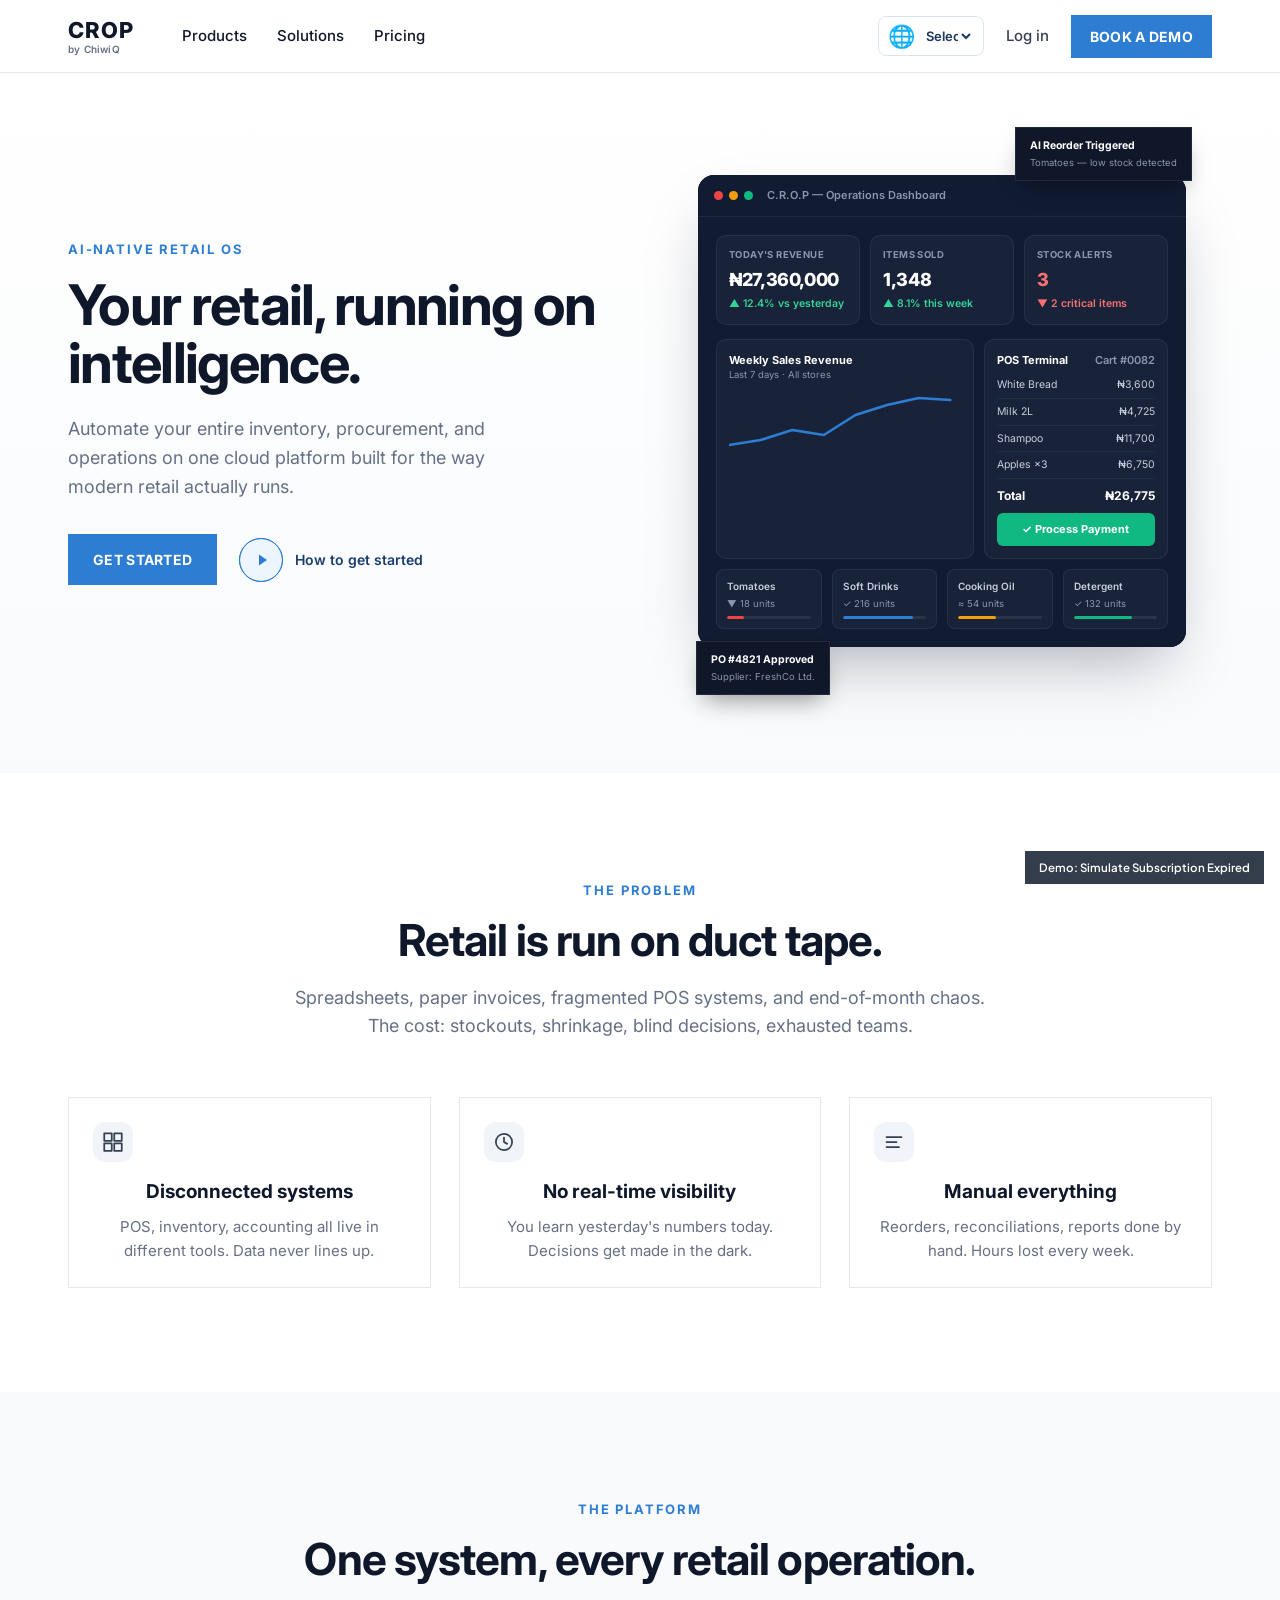
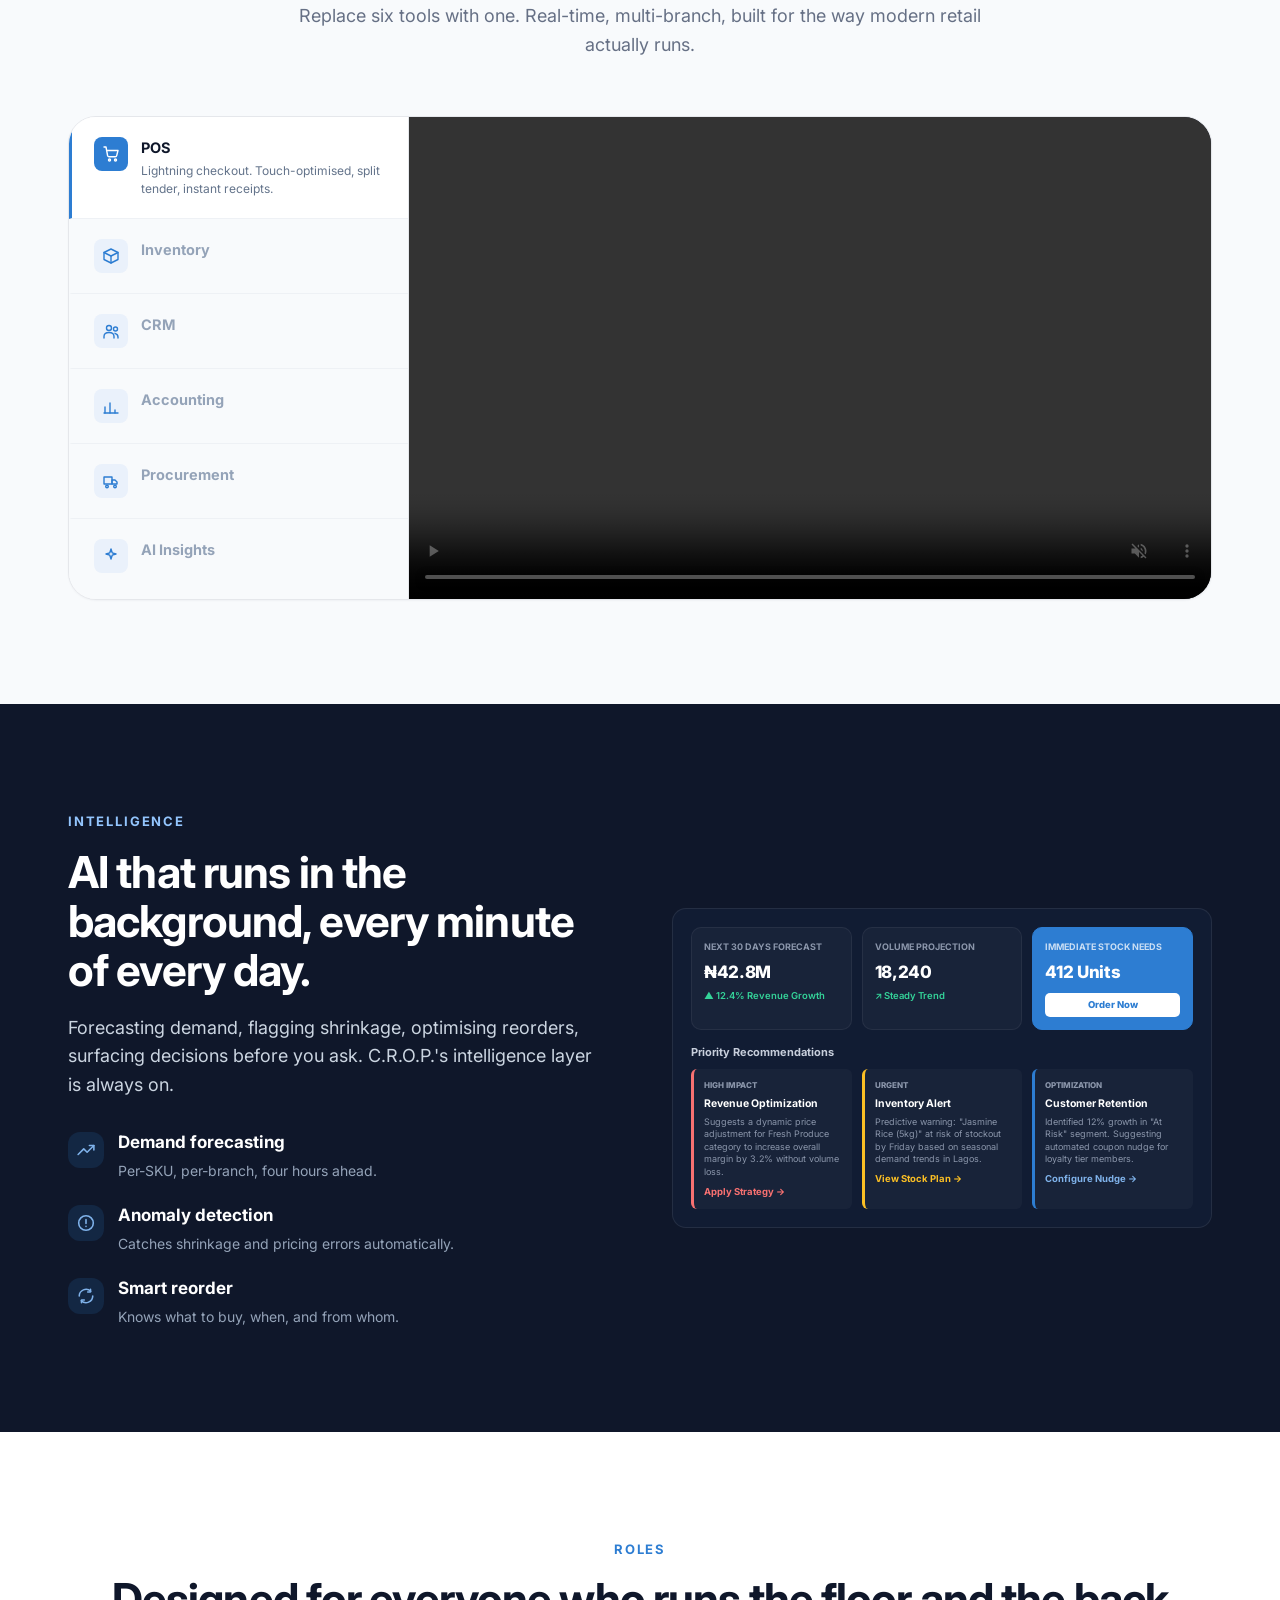
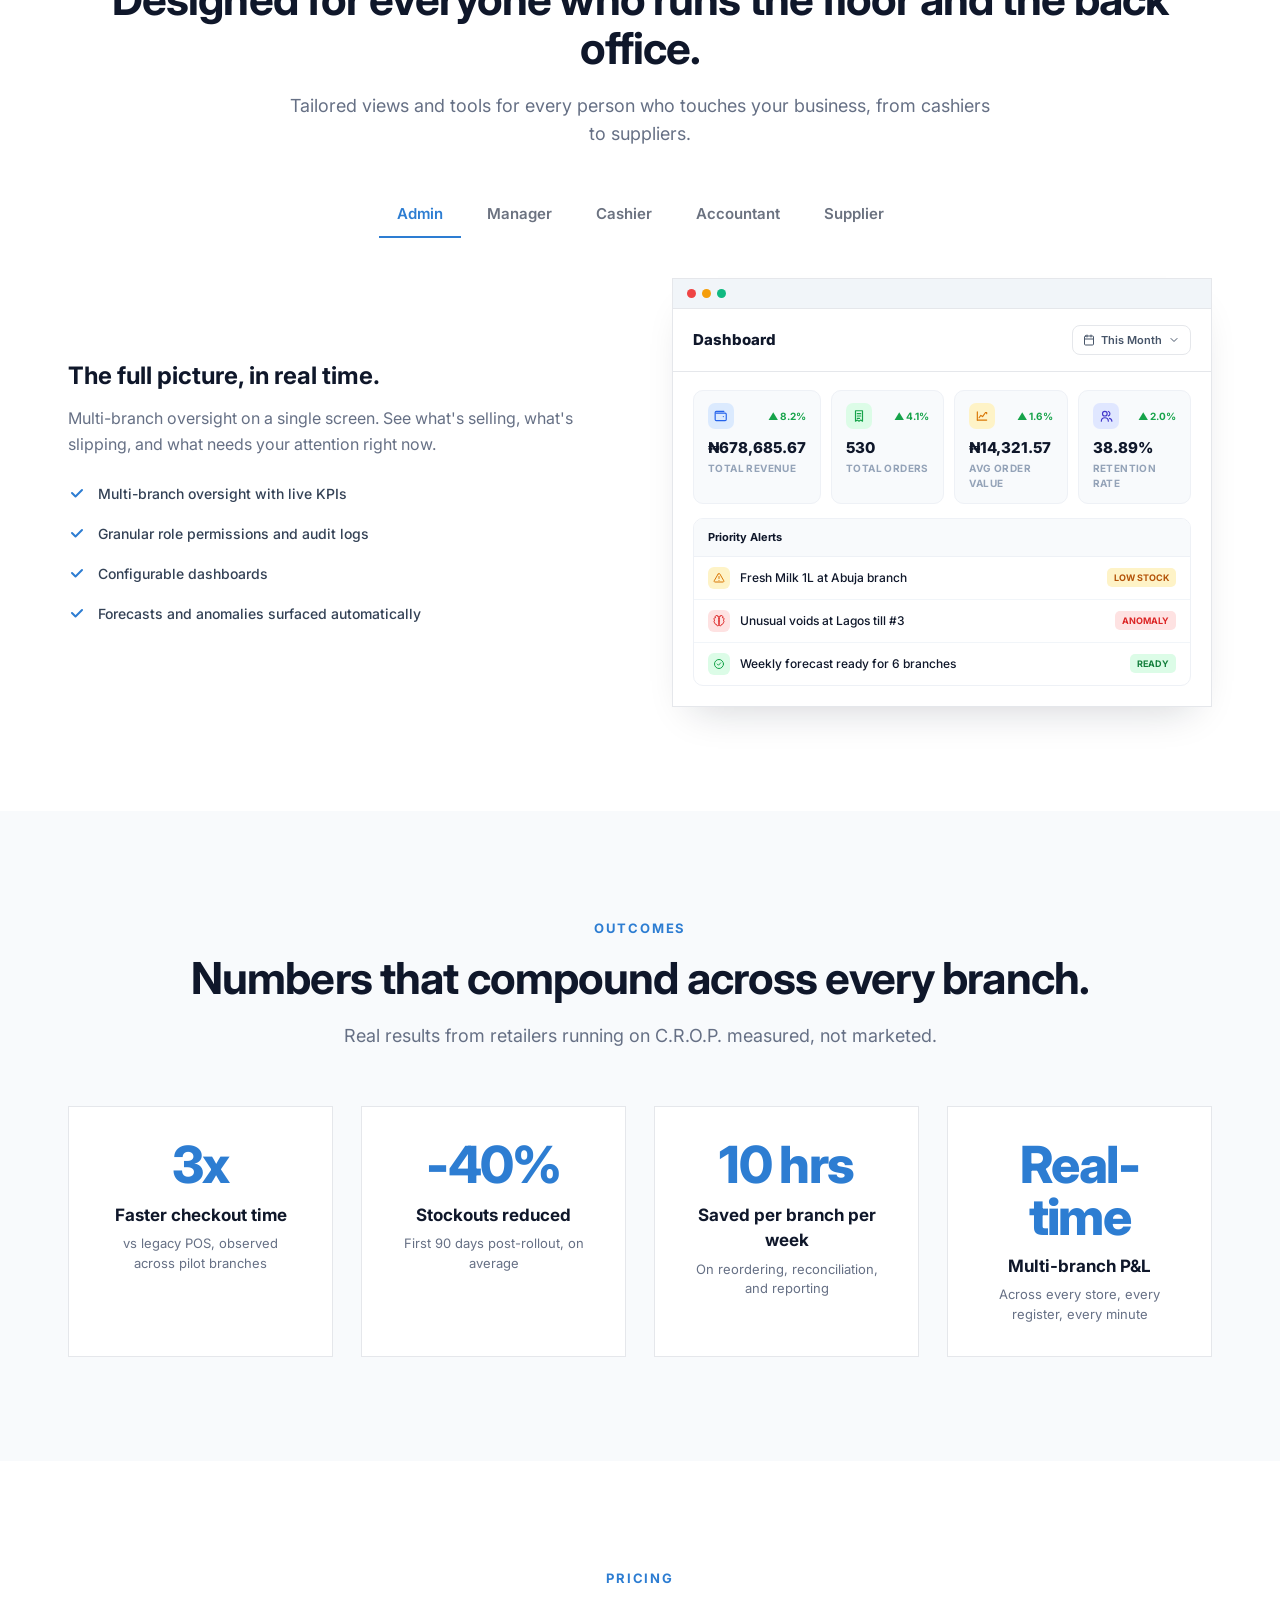
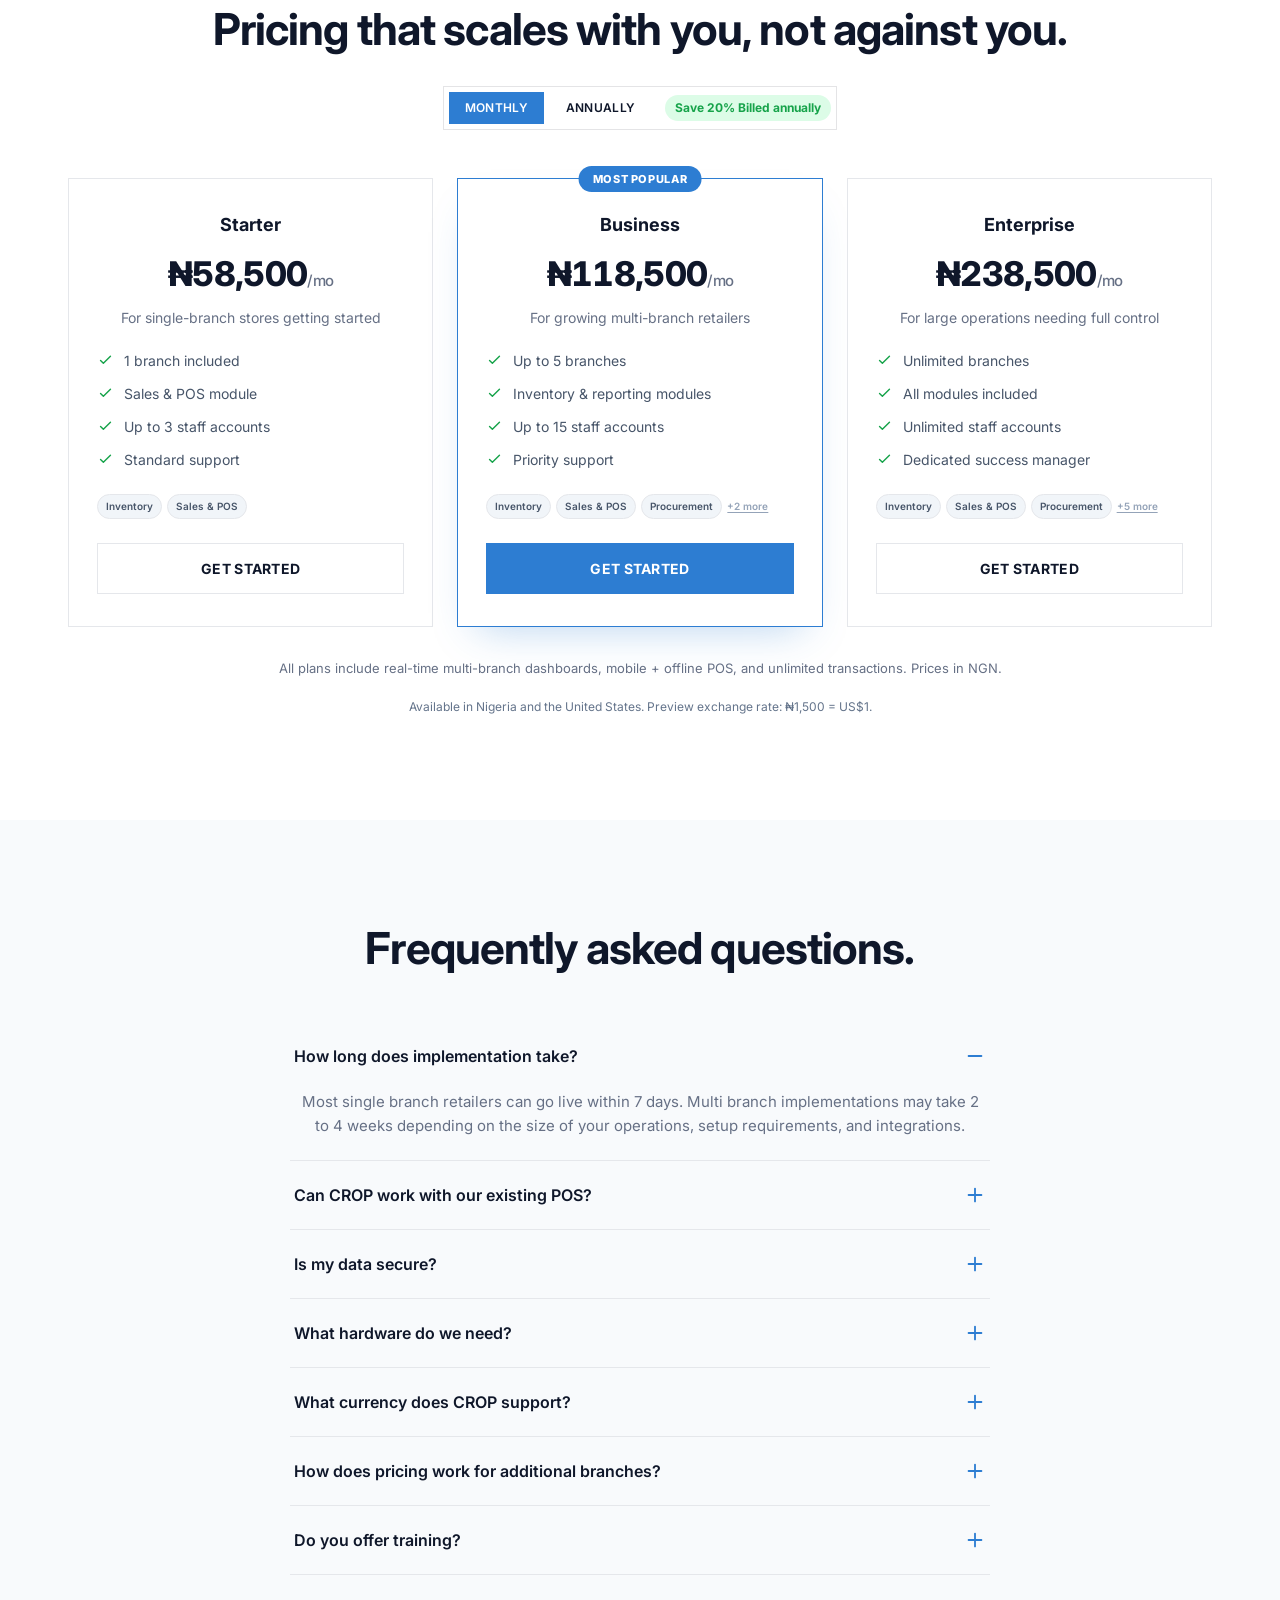
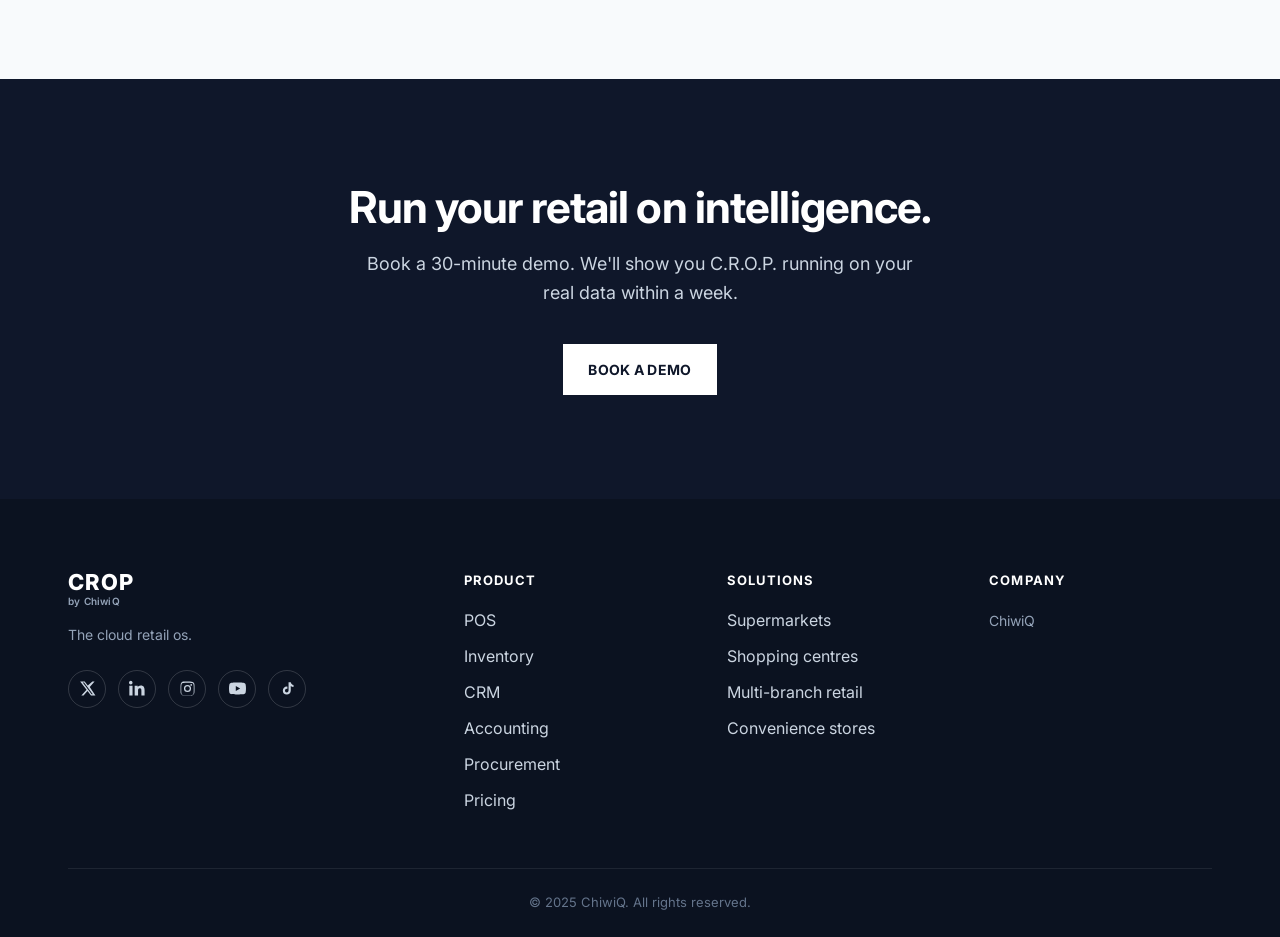
==== commit 9aee98a2: "Add NG and US market currencies and emphasize annual pricing totals" ====
--- a/index 2.html
+++ b/index 2.html
@@ -1,6 +1,8 @@
 <!DOCTYPE html>
 <html lang="en">
 <head>
+<script src="crop-market.js"></script>
+<link rel="stylesheet" href="crop-market.css">
 <meta charset="UTF-8">
 <meta name="viewport" content="width=device-width, initial-scale=1.0">
 <title>C.R.O.P — ChiwiQ Retail Operation Platform</title>
@@ -12579,7 +12581,7 @@
 function closeCloseSessionModal(){ document.getElementById('closesess-modal-overlay').classList.remove('open'); }
 function updateCloseSessionVariance(){
   var input = document.getElementById('closesess-cash-count');
-  var raw = input ? parseFloat(input.value) : NaN;
+  var raw = input ? cropMarket.parse(input.value) : NaN;
   var actual = isNaN(raw) ? 0 : raw;
   var variance = actual - CLOSESESS_EXPECTED_DRAWER;
   var wrap = document.getElementById('closesess-variance-wrap');
@@ -12676,7 +12678,7 @@
   el.classList.add('active');
   var amountInput = document.getElementById('recpay-amount');
   if(type === 'full'){
-    amountInput.value = '182000';
+    amountInput.value = cropMarket.input(182000);
     amountInput.classList.add('readonly');
     amountInput.disabled = true;
   } else {
@@ -12785,7 +12787,7 @@
       + '<td style="color:#94a3b8;font-size:13px;">' + (i + 1) + '</td>'
       + '<td style="font-family:\'Plus Jakarta Sans\',sans-serif;font-size:13px;color:#111827;">' + item.name + '</td>'
       + '<td><input type="number" class="np-input ri-qty-input" value="' + item.qty + '" oninput="recalcInvoiceTotals()"></td>'
-      + '<td><input type="number" class="np-input ri-cost-input" value="' + item.cost + '.00" step="0.01" oninput="recalcInvoiceTotals()"></td>'
+      + '<td><input type="number" class="np-input ri-cost-input" data-base-amount="' + item.cost + '" value="' + cropMarket.input(item.cost) + '" step="0.01" oninput="recalcInvoiceTotals()"></td>'
       + '<td class="right ri-line-total">—</td>'
       + '</tr>';
   }).join('');
@@ -12799,14 +12801,14 @@
     var costInput = tr.querySelector('.ri-cost-input');
     if(!qtyInput || !costInput) return;
     var qty = parseFloat(qtyInput.value) || 0;
-    var cost = parseFloat(costInput.value) || 0;
+    var cost = cropMarket.read(costInput) || 0;
     var lineTotal = qty * cost;
     subtotal += lineTotal;
     var totalCell = tr.querySelector('.ri-line-total');
     if(totalCell) totalCell.textContent = fmtNaira(lineTotal);
   });
   var discountInput = document.getElementById('ri-discount-input');
-  var discount = discountInput ? (parseFloat(discountInput.value) || 0) : 0;
+  var discount = discountInput ? (cropMarket.parse(discountInput.value) || 0) : 0;
   var vatToggle = document.getElementById('ri-vat-toggle');
   var vatOn = !vatToggle || !vatToggle.classList.contains('off');
   var vat = vatOn ? (subtotal - discount) * 0.075 : 0;
@@ -12829,8 +12831,7 @@
 function openGraExpiryModal(){ document.getElementById('graexpiry-modal-overlay').classList.add('open'); }
 function closeGraExpiryModal(){ document.getElementById('graexpiry-modal-overlay').classList.remove('open'); }
 function fmtNaira(n){
-  var sign = n < 0 ? '-' : '';
-  return sign + '₦' + Math.abs(Math.round(n)).toLocaleString('en-NG');
+  return cropMarket.format(n,0);
 }
 
 function confirmGraExpiryDates(){
@@ -12842,7 +12843,7 @@
     var ordered = parseFloat(tr.querySelector('.gra-ordered-qty').textContent) || 0;
     var qtyInputs = tr.querySelectorAll('.gra-received-input');
     var receivedQty = parseFloat(qtyInputs[0] ? qtyInputs[0].value : 0) || 0;
-    var costPrice = parseFloat(qtyInputs[1] ? qtyInputs[1].value : 0) || 0;
+    var costPrice = cropMarket.read(qtyInputs[1]) || 0;
     expected += ordered * costPrice;
     received += receivedQty * costPrice;
 
@@ -13028,7 +13029,7 @@
     window.registerSupplierReturnInvoice({
       id: invoiceNumber,
       po: lpoRef,
-      total: parseFloat(totalDue.replace(/[^0-9.]/g, '')) || 0,
+      total: cropMarket.parse(totalDue) || 0,
       dueDate: dueDate !== '—' ? dueDate : ''
     });
   }
@@ -13072,13 +13073,13 @@
   rows.forEach(function(row){
     var cell = row.querySelector('.pos-subtotal');
     if(!cell) return;
-    var num = parseFloat(cell.textContent.replace(/[₦,]/g,'')) || 0;
+    var num = cropMarket.read(cell) || 0;
     subtotal += num;
   });
   var shipping = 12000;
   var tax = Math.round(subtotal * 0.08);
   var grandTotal = subtotal + shipping + tax;
-  function fmt(n){ return '₦'+n.toLocaleString('en-NG'); }
+  function fmt(n){ return cropMarket.format(n,0); }
   var summaryRows = document.querySelectorAll('#view-pos-sales .pos-summary-row');
   if(summaryRows[0]){ var b0 = summaryRows[0].querySelector('b'); if(b0) b0.textContent = fmt(subtotal); }
   if(summaryRows[2]){ var b2 = summaryRows[2].querySelector('b'); if(b2) b2.textContent = fmt(tax); }
@@ -13146,7 +13147,7 @@
   var silverEl = document.getElementById('loyaltycfg-silver-threshold');
   var goldEl = document.getElementById('loyaltycfg-gold-threshold');
   var diamondEl = document.getElementById('loyaltycfg-diamond-threshold');
-  var rate = parseFloat(rateEl.value);
+  var rate = cropMarket.parse(rateEl.value);
   var min = parseFloat(minEl.value);
   var silver = parseFloat(silverEl.value);
   var gold = parseFloat(goldEl.value);
@@ -13181,7 +13182,7 @@
   var value = pts * loyaltyConversionRate;
   valueEl.textContent = '₦' + value.toLocaleString('en-NG', {minimumFractionDigits:2, maximumFractionDigits:2});
 }
-function formatNairaWhole(n){ return '₦' + Math.round(n).toLocaleString('en-NG'); }
+function formatNairaWhole(n){ return cropMarket.format(n,0); }
 
 var pendingLoyaltyRedemptions = {};
 
@@ -13235,7 +13236,7 @@
 };
 var bundleSelectActiveKey = null;
 var bundleSelectActiveVariationIndex = null;
-function formatNairaDecimal(n){ return '₦' + n.toLocaleString('en-NG', {minimumFractionDigits:2, maximumFractionDigits:2}); }
+function formatNairaDecimal(n){ return cropMarket.format(n); }
 
 function openBundleSelectModal(key){
   var product = posBundleProducts[key];
@@ -14231,7 +14232,7 @@
 /* ---------------- GENERATE INVOICE ---------------- */
 function gisLineTotal(row){
   var qty = parseFloat(row.querySelector('.gis-qty').value) || 0;
-  var price = parseFloat(row.querySelector('.gis-price').value) || 0;
+  var price = cropMarket.parse(row.querySelector('.gis-price').value) || 0;
   var total = qty * price;
   row.querySelector('.gis-line-total').textContent = formatNairaWhole(total);
   return total;
@@ -14354,7 +14355,7 @@
 function updateSplitTotal(){
   var rows = document.querySelectorAll('#pay-split-rows .pay-split-amount');
   var allocated = 0;
-  rows.forEach(function(r){ allocated += parseFloat(r.value.replace(/[^0-9.]/g,'')) || 0; });
+  rows.forEach(function(r){ allocated += cropMarket.parse(r.value) || 0; });
   var total = 25000;
   var remaining = total - allocated;
   document.getElementById('pay-split-allocated').textContent = '₦' + allocated.toLocaleString('en-US', {minimumFractionDigits:2, maximumFractionDigits:2});
@@ -14412,10 +14413,10 @@
 }
 function updateSplitCashChange(tenderedInput){
   var item = tenderedInput.closest('.pay-split-item');
-  var amount = parseFloat(item.querySelector('.pay-split-amount').value.replace(/[^0-9.]/g,'')) || 0;
-  var tendered = parseFloat(tenderedInput.value.replace(/[^0-9.]/g,'')) || 0;
+  var amount = cropMarket.parse(item.querySelector('.pay-split-amount').value) || 0;
+  var tendered = cropMarket.parse(tenderedInput.value) || 0;
   var change = tendered - amount;
-  var text = '₦' + Math.abs(change).toLocaleString('en-US', {minimumFractionDigits:2, maximumFractionDigits:2});
+  var text = cropMarket.format(Math.abs(change));
   item.querySelector('.pay-split-cash-changeval').textContent = text;
   item.querySelector('.pay-split-cash-given').value = text;
 }
@@ -14473,9 +14474,9 @@
   showView('sale-success');
 }
 function updateChangeDue(){
-  var tendered = parseFloat(document.getElementById('pay-tendered').value.replace(/[^0-9.]/g,'')) || 0;
+  var tendered = cropMarket.parse(document.getElementById('pay-tendered').value) || 0;
   var due = tendered - 25000;
-  var text = '₦' + Math.abs(due).toLocaleString('en-US', {minimumFractionDigits:2, maximumFractionDigits:2});
+  var text = cropMarket.format(Math.abs(due));
   document.getElementById('pay-change-due').textContent = text;
   document.getElementById('pay-change-given').value = text;
 }
@@ -14682,10 +14683,10 @@
   if(!sizeEl || !discEl || !priceEl || !unitEl) return;
   var size = parseFloat(sizeEl.value);
   var disc = parseFloat(discEl.value) || 0;
-  var unit = parseFloat((unitEl.value || '').toString().replace(/,/g,''));
+  var unit = cropMarket.parse(unitEl.value);
   if(!size || isNaN(unit)){ priceEl.value = ''; return; }
   var total = size * unit * (1 - disc/100);
-  priceEl.value = '₦ ' + total.toLocaleString('en-NG', {minimumFractionDigits:2, maximumFractionDigits:2});
+  priceEl.value = cropMarket.format(total);
 }
 
 var npVariationValueOptions = {
@@ -14810,7 +14811,7 @@
   var badgesEl = document.getElementById('var-pack-badges-' + id);
   if(!row || !badgesEl) return;
   var priceText = row.querySelector('.np-var-price').textContent;
-  var basePrice = parseFloat(priceText.replace(/[₦,\s]/g, '')) || 0;
+  var basePrice = cropMarket.parse(priceText) || 0;
   var rules = npBundleRules[scope] || [];
   var html = '';
   rules.forEach(function(rule, idx){
@@ -14826,7 +14827,7 @@
 function editVarPackOverride(scope, id, idx){
   var row = document.getElementById('var-row-' + id);
   var priceText = row.querySelector('.np-var-price').textContent;
-  var basePrice = parseFloat(priceText.replace(/[₦,\s]/g, '')) || 0;
+  var basePrice = cropMarket.parse(priceText) || 0;
   var rule = (npBundleRules[scope] || [])[idx];
   if(!rule) return;
   var computed = rule.size * basePrice * (1 - rule.discount / 100);
--- a/crop-market.css
+++ b/crop-market.css
@@ -0,0 +1,5 @@
+.crop-country{display:inline-flex;align-items:center;gap:7px;border:1px solid #dce4ee;border-radius:8px;padding:7px 9px;background:#fff;color:#1b365f;min-height:40px;flex-shrink:0}
+.crop-country-flag{font-size:22px;line-height:1}.crop-country-label{position:absolute;width:1px;height:1px;overflow:hidden;clip-path:inset(50%)}
+.crop-country select{font-weight:600;font-size:13px;font-family:inherit;color:inherit;background:transparent;border:0;cursor:pointer;width:52px;min-width:43px;padding:3px 0}.crop-country:focus-within{outline:2px solid #3182ce;outline-offset:3px}
+.crop-fx-note{font-size:12px!important;color:#64748b!important;text-align:center;padding:20px 20px 0;margin:0!important}.mkt-price-amount{font-variant-numeric:tabular-nums;overflow-wrap:anywhere}.mkt-price-billed{font-size:14px;color:#64748b;margin-top:8px}
+@media(max-width:600px){.crop-country{gap:4px;padding:5px}.crop-country-flag{font-size:19px}.crop-country select{font-size:12px;min-width:37px}.mkt-nav-right{gap:8px!important}.mkt-nav-right>.mkt-btn--sm{display:none!important}.mkt-price-amount{font-size:38px!important}}
